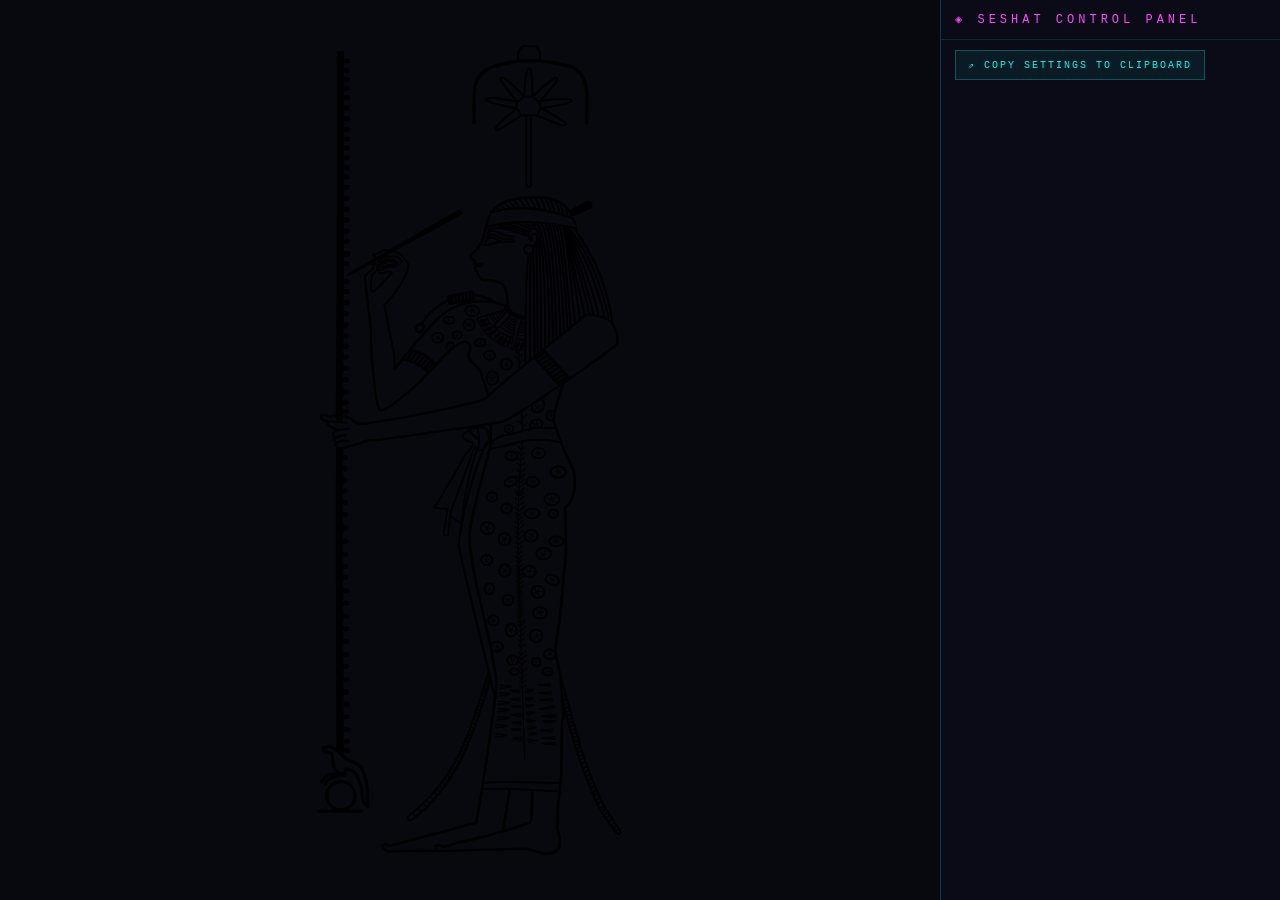
==== SeshatControlPanel.html @ 4e09babd "checkpoint: brilliant seshat animations and control panel made, just a few more to go" ====
<!DOCTYPE html>
<html lang="en">
<head>
  <meta charset="UTF-8">
  <meta name="viewport" content="width=device-width, initial-scale=1.0">
  <title>Seshat Control Panel</title>
  <style>
* { box-sizing: border-box; margin: 0; padding: 0; }
html, body { height: 100%; overflow: hidden; background: #08080f; }
body { display: flex; font-family: 'Courier New', monospace; font-size: 12px; }

#svg-view {
  flex: 1;
  display: flex;
  align-items: center;
  justify-content: center;
  overflow: hidden;
  min-width: 0;
  padding: 20px;
}
#svg-view svg { max-height: 90vh; max-width: 100%; }

#panel {
  width: 340px;
  min-width: 340px;
  background: #0b0b18;
  border-left: 1px solid #00ffee33;
  display: flex;
  flex-direction: column;
  overflow: hidden;
}
#panel-title {
  padding: 12px 14px;
  font-size: 12px;
  letter-spacing: 4px;
  color: #ff44ff;
  border-bottom: 1px solid #00ffee22;
  flex-shrink: 0;
}
#panel-scroll { flex: 1; overflow-y: auto; }
#panel-scroll::-webkit-scrollbar { width: 4px; }
#panel-scroll::-webkit-scrollbar-track { background: transparent; }
#panel-scroll::-webkit-scrollbar-thumb { background: #00ffee44; border-radius: 2px; }

.group { border-bottom: 1px solid #00ffee11; }
.group-header {
  padding: 9px 14px;
  cursor: pointer;
  display: flex;
  justify-content: space-between;
  align-items: center;
  color: #00ffee;
  letter-spacing: 1.5px;
  font-size: 10px;
  text-transform: uppercase;
  user-select: none;
}
.group-header:hover { background: #00ffee0d; }
.chevron { font-size: 8px; color: #00ffee66; }

.group-body { display: none; padding: 8px 14px 12px; background: #0a0a16; }
.group-body.open { display: block; }

.ctrl {
  display: flex;
  align-items: center;
  gap: 6px;
  margin-bottom: 7px;
}
.ctrl label {
  width: 110px;
  flex-shrink: 0;
  font-size: 9px;
  color: #88aaaa;
  letter-spacing: 0.5px;
}
.ctrl input[type=range] {
  flex: 1;
  min-width: 0;
  accent-color: #00ffee;
  height: 3px;
  cursor: pointer;
}
.ctrl input[type=number] {
  width: 54px;
  background: #111;
  border: 1px solid #00ffee33;
  color: #00ffee;
  padding: 2px 4px;
  font-size: 10px;
  font-family: inherit;
  border-radius: 2px;
}
.ctrl input[type=number]:focus { outline: none; border-color: #00ffee88; }
.ctrl input[type=color] {
  width: 32px; height: 22px;
  border: 1px solid #00ffee33; border-radius: 2px;
  background: none; cursor: pointer; padding: 1px;
}

#copy-btn {
  margin: 10px 14px 4px;
  display: block;
  background: #00ffee11;
  border: 1px solid #00ffee44;
  color: #00ffee;
  padding: 8px 12px;
  font-family: inherit;
  font-size: 10px;
  letter-spacing: 2px;
  cursor: pointer;
  text-transform: uppercase;
  flex-shrink: 0;
}
#copy-btn:hover { background: #00ffee22; border-color: #00ffee; }
#copy-msg {
  font-size: 9px;
  text-align: center;
  color: #00ffee66;
  min-height: 18px;
  padding: 2px 14px 8px;
  letter-spacing: 0.5px;
  flex-shrink: 0;
}
</style>
</head>
<body>
  <div id="svg-view">
    <?xml version="1.0" encoding="UTF-8" standalone="no"?>
<!-- Created with Inkscape (http://www.inkscape.org/) -->

<svg
   width="91.818687mm"
   height="244.84608mm"
   viewBox="0 0 91.818688 244.84608"
   version="1.1"
   id="svg1"
   xml:space="preserve"
   sodipodi:docname="SeshatDetailedPaths.svg"
   inkscape:version="1.4.2 (f4327f4, 2025-05-13)"
   inkscape:export-filename="SeshatDetailedPaths.svg"
   inkscape:export-xdpi="96"
   inkscape:export-ydpi="96"
   xmlns:inkscape="http://www.inkscape.org/namespaces/inkscape"
   xmlns:sodipodi="http://sodipodi.sourceforge.net/DTD/sodipodi-0.dtd"
   xmlns="http://www.w3.org/2000/svg"
   xmlns:svg="http://www.w3.org/2000/svg"><sodipodi:namedview
     id="namedview1"
     pagecolor="#ffffff"
     bordercolor="#111111"
     borderopacity="1"
     inkscape:showpageshadow="0"
     inkscape:pageopacity="0"
     inkscape:pagecheckerboard="1"
     inkscape:deskcolor="#d1d1d1"
     inkscape:document-units="mm"
     inkscape:zoom="7.5687242"
     inkscape:cx="220.3806"
     inkscape:cy="470.88517"
     inkscape:window-width="1280"
     inkscape:window-height="778"
     inkscape:window-x="-6"
     inkscape:window-y="-6"
     inkscape:window-maximized="1"
     inkscape:current-layer="svg1" /><defs id="defs1">
    <style id="seshat-animation-style">
  /* ================================================================
     SESHAT ANIMATION — generated by seshat-process.js
     ================================================================
     To tune timings, edit seshat-process.js and re-run:
       node seshat-process.js
     ================================================================ */

  /* ---- Keyframes: Long hair harp pluck ---- */
  @keyframes harp-pluck {
    0%                         { filter: none; }
    0.417% { filter: brightness(2.8) drop-shadow(0 0 4px #e060ff); }
    6.667% { filter: brightness(1.12); }
    10.000%, 100% { filter: none; }
  }

  /* ---- Keyframes: Bangle-2 micro harp ---- */
  @keyframes bangle-pluck {
    0%                         { filter: none; }
    0.571% { filter: brightness(3.2) drop-shadow(0 0 3px #f090ff); }
    7.857% { filter: brightness(1.15); }
    12.857%, 100% { filter: none; }
  }

  /* ---- Keyframes: Upper hair ambient shimmer ---- */
  @keyframes hair-shimmer {
    0%, 100% { filter: none;                          opacity: 1;    }
    50%      { filter: brightness(1.45); opacity: 0.9; }
  }

  /* ---- Keyframes: Necklace gem flash ---- */
  @keyframes gem-flash {
    0%, 100% { filter: none; }
    7%       { filter: brightness(2.4) drop-shadow(0 0 4px #ff80ff); }
    22%      { filter: brightness(1.1); }
    26%      { filter: none; }
  }

  /* ---- Keyframes: Rosette headdress sparkle ---- */
  @keyframes rosette-sparkle {
    0%, 100% { filter: none; }
    12%      { filter: brightness(2.2) drop-shadow(0 0 6px #ff44ff); }
    28%      { filter: brightness(1.1); }
    35%      { filter: none; }
  }

  /* ---- Keyframes: Dress / upper star individual sparkle ---- */
  @keyframes star-sparkle {
    0%, 100% { filter: none; }
    5%       { filter: brightness(4) drop-shadow(0 0 2px #fffacc) drop-shadow(0 0 5px #ffd700); }
    12%      { filter: brightness(1.8) drop-shadow(0 0 2px #ffd700); }
    20%      { filter: brightness(1.2); }
    28%      { filter: none; }
  }

  /* ---- Long hair strands: harp sweep 1 → 21 ---- */
  /* long-hair-1 */ #path30 { animation: harp-pluck 12s 0.000s infinite ease-out; }
  /* long-hair-2 */ #path68 { animation: harp-pluck 12s 0.380s infinite ease-out; }
  /* long-hair-3 */ #path67 { animation: harp-pluck 12s 0.760s infinite ease-out; }
  /* long-hair-4 */ #path66 { animation: harp-pluck 12s 1.140s infinite ease-out; }
  /* long-hair-5 */ #path65 { animation: harp-pluck 12s 1.520s infinite ease-out; }
  /* long-hair-6 */ #path64 { animation: harp-pluck 12s 1.900s infinite ease-out; }
  /* long-hair-7 */ #path48 { animation: harp-pluck 12s 2.280s infinite ease-out; }
  /* long-hair-8 */ #path50 { animation: harp-pluck 12s 2.660s infinite ease-out; }
  /* long-hair-9 */ #path51 { animation: harp-pluck 12s 3.040s infinite ease-out; }
  /* long-hair-10 */ #path52 { animation: harp-pluck 12s 3.420s infinite ease-out; }
  /* long-hair-11 */ #path53 { animation: harp-pluck 12s 3.800s infinite ease-out; }
  /* long-hair-12 */ #path54 { animation: harp-pluck 12s 4.180s infinite ease-out; }
  /* long-hair-13 */ #path55 { animation: harp-pluck 12s 4.560s infinite ease-out; }
  /* long-hair-14 */ #path56 { animation: harp-pluck 12s 4.940s infinite ease-out; }
  /* long-hair-15 */ #path63 { animation: harp-pluck 12s 5.320s infinite ease-out; }
  /* long-hair-16 */ #path62 { animation: harp-pluck 12s 5.700s infinite ease-out; }
  /* long-hair-17 */ #path61 { animation: harp-pluck 12s 6.080s infinite ease-out; }
  /* long-hair-18 */ #path60 { animation: harp-pluck 12s 6.460s infinite ease-out; }
  /* long-hair-19 */ #path59 { animation: harp-pluck 12s 6.840s infinite ease-out; }
  /* long-hair-20 */ #path58 { animation: harp-pluck 12s 7.220s infinite ease-out; }
  /* long-hair-21 */ #path57 { animation: harp-pluck 12s 7.600s infinite ease-out; }

  /* ---- Short hair strands: aligned to long hair (short-N fires with long-(N-1)) ---- */
  /* short-hair-1 */ #path20 { animation: harp-pluck 12s -0.380s infinite ease-out; }
  /* short-hair-2 */ #path22 { animation: harp-pluck 12s 0.000s infinite ease-out; }
  /* short-hair-3 */ #path23 { animation: harp-pluck 12s 0.380s infinite ease-out; }
  /* short-hair-4 */ #path24 { animation: harp-pluck 12s 0.760s infinite ease-out; }
  /* short-hair-5 */ #path46 { animation: harp-pluck 12s 1.140s infinite ease-out; }
  /* short-hair-6 */ #path47 { animation: harp-pluck 12s 1.520s infinite ease-out; }
  /* short-hair-7 */ #path49 { animation: harp-pluck 12s 1.900s infinite ease-out; }

  /* ---- Bangle-2 strands: micro harp (left → right) ---- */
  /* bangle-2-strand-1 */ #path401 { animation: bangle-pluck 7s 0.000s infinite ease-out; }
  /* bangle-2-strand-2 */ #path402 { animation: bangle-pluck 7s 0.280s infinite ease-out; }
  /* bangle-2-strand-3 */ #path403 { animation: bangle-pluck 7s 0.560s infinite ease-out; }
  /* bangle-2-strand-4 */ #path404 { animation: bangle-pluck 7s 0.840s infinite ease-out; }
  /* bangle-2-strand-5 */ #path405 { animation: bangle-pluck 7s 1.120s infinite ease-out; }
  /* bangle-2-strand-6 */ #path406 { animation: bangle-pluck 7s 1.400s infinite ease-out; }
  /* bangle-2-strand-7 */ #path407 { animation: bangle-pluck 7s 1.680s infinite ease-out; }
  /* bangle-2-strand-8 */ #path408 { animation: bangle-pluck 7s 1.960s infinite ease-out; }
  /* bangle-2-strand-9 */ #path409 { animation: bangle-pluck 7s 2.240s infinite ease-out; }

  /* ---- Bangle stripes: micro harp (right → left, opposite direction) ---- */
  /* bangle-stripe-7 */ #path418 { animation: bangle-pluck 7s 0.000s infinite ease-out; }
  /* bangle-stripe-6 */ #path417 { animation: bangle-pluck 7s 0.280s infinite ease-out; }
  /* bangle-stripe-5 */ #path416 { animation: bangle-pluck 7s 0.560s infinite ease-out; }
  /* bangle-stripe-4 */ #path415 { animation: bangle-pluck 7s 0.840s infinite ease-out; }
  /* bangle-stripe-3 */ #path414 { animation: bangle-pluck 7s 1.120s infinite ease-out; }
  /* bangle-stripe-2 */ #path413 { animation: bangle-pluck 7s 1.400s infinite ease-out; }
  /* bangle-stripe-1 */ #path412 { animation: bangle-pluck 7s 1.680s infinite ease-out; }

  /* ---- Upper hair strands: ambient shimmer ---- */
  /* upper-hair-strand-1 */ #path105 { animation: hair-shimmer 8s 0.000s infinite ease-in-out; }
  /* upper-hair-strand-2 */ #path1 { animation: hair-shimmer 8s 0.300s infinite ease-in-out; }
  /* upper-hair-strand-3 */ #path3 { animation: hair-shimmer 8s 0.600s infinite ease-in-out; }
  /* upper-hair-strand-4 */ #path9 { animation: hair-shimmer 8s 0.900s infinite ease-in-out; }
  /* upper-hair-strand-5 */ #path92 { animation: hair-shimmer 8s 1.200s infinite ease-in-out; }
  /* upper-hair-strand-6 */ #path93 { animation: hair-shimmer 8s 1.500s infinite ease-in-out; }
  /* upper-hair-strand-7 */ #path94 { animation: hair-shimmer 8s 1.800s infinite ease-in-out; }
  /* upper-hair-strand-8 */ #path96 { animation: hair-shimmer 8s 2.100s infinite ease-in-out; }
  /* upper-hair-strand-9 */ #path97 { animation: hair-shimmer 8s 2.400s infinite ease-in-out; }
  /* upper-hair-strand-10 */ #path98 { animation: hair-shimmer 8s 2.700s infinite ease-in-out; }
  /* upper-hair-strand-11 */ #path100 { animation: hair-shimmer 8s 3.000s infinite ease-in-out; }
  /* upper-hair-strand-12 */ #path101 { animation: hair-shimmer 8s 3.300s infinite ease-in-out; }
  /* upper-hair-strand-13 */ #path102 { animation: hair-shimmer 8s 3.600s infinite ease-in-out; }
  /* upper-hair-strand-14 */ #path103 { animation: hair-shimmer 8s 3.900s infinite ease-in-out; }
  /* upper-hair-strand-15 */ #path104 { animation: hair-shimmer 8s 4.200s infinite ease-in-out; }

  /* ---- Necklace: periodic gem flash ---- */
  #g10 { animation: gem-flash 9s 2.1s infinite ease-in-out; }

  /* ---- Rosette headdress: occasional sparkle ---- */
  #g94 { animation: rosette-sparkle 7s 0.6s infinite ease-in-out; }

  /* ---- Dress stars: individual sparkle (39 paths) ---- */
  #path223 { animation: star-sparkle 3.7s 0.00s infinite; }
  #path224 { animation: star-sparkle 4.1s 0.41s infinite; }
  #path225 { animation: star-sparkle 4.9s 0.82s infinite; }
  #path226 { animation: star-sparkle 5.3s 1.23s infinite; }
  #path227 { animation: star-sparkle 6.1s 1.64s infinite; }
  #path228 { animation: star-sparkle 7s 2.05s infinite; }
  #path229 { animation: star-sparkle 3.7s 2.46s infinite; }
  #path230 { animation: star-sparkle 4.1s 2.87s infinite; }
  #path231 { animation: star-sparkle 4.9s 3.28s infinite; }
  #path232 { animation: star-sparkle 5.3s 3.69s infinite; }
  #path233 { animation: star-sparkle 6.1s 4.10s infinite; }
  #path234 { animation: star-sparkle 7s 4.51s infinite; }
  #path235 { animation: star-sparkle 3.7s 4.92s infinite; }
  #path236 { animation: star-sparkle 4.1s 5.33s infinite; }
  #path237 { animation: star-sparkle 4.9s 5.74s infinite; }
  #path238 { animation: star-sparkle 5.3s 6.15s infinite; }
  #path239 { animation: star-sparkle 6.1s 6.56s infinite; }
  #path240 { animation: star-sparkle 7s 6.97s infinite; }
  #path241 { animation: star-sparkle 3.7s 7.38s infinite; }
  #path242 { animation: star-sparkle 4.1s 7.79s infinite; }
  #path243 { animation: star-sparkle 4.9s 8.20s infinite; }
  #path244 { animation: star-sparkle 5.3s 8.61s infinite; }
  #path245 { animation: star-sparkle 6.1s 9.02s infinite; }
  #path246 { animation: star-sparkle 7s 9.43s infinite; }
  #path247 { animation: star-sparkle 3.7s 9.84s infinite; }
  #path248 { animation: star-sparkle 4.1s 10.25s infinite; }
  #path249 { animation: star-sparkle 4.9s 10.66s infinite; }
  #path250 { animation: star-sparkle 5.3s 11.07s infinite; }
  #path251 { animation: star-sparkle 6.1s 11.48s infinite; }
  #path252 { animation: star-sparkle 7s 11.89s infinite; }
  #path253 { animation: star-sparkle 3.7s 12.30s infinite; }
  #path254 { animation: star-sparkle 4.1s 12.71s infinite; }
  #path255 { animation: star-sparkle 4.9s 13.12s infinite; }
  #path256 { animation: star-sparkle 5.3s 13.53s infinite; }
  #path257 { animation: star-sparkle 6.1s 13.94s infinite; }
  #path258 { animation: star-sparkle 7s 14.35s infinite; }
  #path259 { animation: star-sparkle 3.7s 14.76s infinite; }
  #path260 { animation: star-sparkle 4.1s 15.17s infinite; }
  #path261 { animation: star-sparkle 4.9s 15.58s infinite; }

  /* ---- Upper body stars: individual sparkle (7 paths) ---- */
  #path78 { animation: star-sparkle 5.3s 15.99s infinite; }
  #path79 { animation: star-sparkle 6.1s 16.40s infinite; }
  #path85 { animation: star-sparkle 7s 16.81s infinite; }
  #path86 { animation: star-sparkle 3.7s 17.22s infinite; }
  #path87 { animation: star-sparkle 4.1s 17.63s infinite; }
  #path88 { animation: star-sparkle 4.9s 0.04s infinite; }
  #path91 { animation: star-sparkle 5.3s 0.45s infinite; }

  /* ---- Belt + knot: pathLength-normalised stroke-dashoffset trace ---- */
  /* base stroke-width on traced paths so the etching shows */
  #path44, #path45, #path175, #path176, #path177, #path178, #path180 {
    stroke-width: 0.8px;
  }

  @keyframes trace-etch {
    0% {
      fill: transparent;
      stroke: #962463;
      stroke-dasharray: 1;
      stroke-dashoffset: 1;
      filter: drop-shadow(0 0 1px #962463);
    }
    10.0% {
      fill: transparent;
      stroke: #962463;
      stroke-dasharray: 1;
      stroke-dashoffset: 0;
      filter: drop-shadow(0 0 4px #962463) drop-shadow(0 0 8px #881784);
    }
    16.7% {
      fill: currentColor;
      stroke: #962463;
      stroke-dasharray: 1;
      stroke-dashoffset: 0;
      filter: brightness(1.7) drop-shadow(0 0 2px #962463);
    }
    20.0%, 100% {
      fill: currentColor;
      stroke: none;
      filter: none;
    }
  }

  /* ---- Belt straps: trace left to right ---- */
  /* belt-strap-1 */ #path44 { animation: trace-etch 30s 0.00s infinite ease-in-out; }
  /* belt-strap-2 */ #path45 { animation: trace-etch 30s 1.50s infinite ease-in-out; }

  /* ---- Knot: trace body then details then tails ---- */
  /* knot-main */ #path175 { animation: trace-etch 30s 3.00s infinite ease-in-out; }
  /* knot-line-1 */ #path176 { animation: trace-etch 30s 4.50s infinite ease-in-out; }
  /* knot-line-2 */ #path177 { animation: trace-etch 30s 6.00s infinite ease-in-out; }
  /* knot-trail-1 */ #path178 { animation: trace-etch 30s 7.50s infinite ease-in-out; }
  /* knot-trail-2 */ #path180 { animation: trace-etch 30s 9.00s infinite ease-in-out; }

  /* ---- Palm-rib chronometer: runtime bud states (set by JS clock) ---- */

  /* Full-bright cyber cyan — current time position bud */
  .seshat-bud-on {
    color: #00ffee;
    filter: brightness(2.8) drop-shadow(0 0 3px #00ffee) drop-shadow(0 0 8px #007766);
  }

  /* Dim cyber cyan — half-hour intermediate bud */
  .seshat-bud-dim {
    color: #007766;
    filter: brightness(1.5) drop-shadow(0 0 2px #007766);
  }

  /* Quarter-hour column ripple — triggered per-bud with staggered delay by JS */
  @keyframes seshat-ripple {
    0%   { filter: none; }
    18%  { filter: brightness(3.2) drop-shadow(0 0 4px #00ffee) drop-shadow(0 0 12px #007766); }
    55%  { filter: brightness(1.5) drop-shadow(0 0 2px #007766); }
    100% { filter: none; }
  }
  </style>
  </defs><g
     id="layer2"
     style="fill:currentColor;stroke:none;stroke-opacity:1"
     transform="translate(-65.792969,-36.299479)"
     inkscape:label="seshat"><g
       id="g94"
       inkscape:label="rosette"
       transform="translate(0,-2.6458334)"><path
         style="baseline-shift:baseline;display:inline;overflow:visible;opacity:1;vector-effect:none;fill:currentColor;stroke:none;stroke-linecap:round;stroke-linejoin:round;stroke-opacity:1;paint-order:stroke fill markers;enable-background:accumulate;stop-color:#000000;stop-opacity:1"
         d="m 128.07031,38.945312 c -0.29612,10e-7 -0.48976,0.148004 -0.69531,0.314454 -0.20555,0.166449 -0.40765,0.379027 -0.59375,0.607421 -0.1861,0.228395 -0.35404,0.471407 -0.48242,0.703125 -0.12838,0.231719 -0.23085,0.430833 -0.23438,0.6875 l -0.0351,2.509766 a 0.35499999,0.35499999 0 0 0 0.35156,0.359375 0.35499999,0.35499999 0 0 0 0.35937,-0.349609 l 0.0352,-2.509766 c -2e-5,0.0016 0.0424,-0.169241 0.14453,-0.353516 0.10209,-0.184274 0.25016,-0.400859 0.41211,-0.599609 0.16195,-0.198749 0.33954,-0.381876 0.49024,-0.503906 0.15069,-0.12203 0.28911,-0.15625 0.24804,-0.15625 h 3.42383 c -0.0653,0 0.0639,0.02885 0.20313,0.166015 0.13921,0.13717 0.30175,0.34603 0.44921,0.570313 0.14747,0.224283 0.28121,0.466006 0.37305,0.671875 0.0918,0.205869 0.13097,0.396741 0.13086,0.404297 l -0.0352,2.300781 a 0.35499999,0.35499999 0 0 0 0.34961,0.359375 0.35499999,0.35499999 0 0 0 0.36133,-0.349609 l 0.0352,-2.300782 c 0.004,-0.247467 -0.0822,-0.453895 -0.19336,-0.703125 C 133.05679,40.524208 132.9079,40.255004 132.74023,40 c -0.16766,-0.255004 -0.35166,-0.49513 -0.54492,-0.685547 -0.19325,-0.190417 -0.38085,-0.36914 -0.70117,-0.369141 z"
         id="path2"
         inkscape:label="umbrela-smaller" /><path
         style="baseline-shift:baseline;display:inline;overflow:visible;opacity:1;vector-effect:none;fill:currentColor;stroke:none;stroke-linecap:round;stroke-linejoin:round;stroke-opacity:1;paint-order:stroke fill markers;enable-background:accumulate;stop-color:#000000;stop-opacity:1"
         d="m 129.82617,43.177734 c -3.92103,0.02934 -7.75118,0.69621 -11.74414,2.089844 -2.90308,1.013239 -5.5,3.816521 -5.5,8.779297 0,4.791206 -0.0307,7.0913 0.008,8.417969 a 0.5,0.5 0 0 0 0.51563,0.484375 0.5,0.5 0 0 0 0.48437,-0.513672 c -0.0371,-1.277163 -0.008,-3.593322 -0.008,-8.388672 0,-4.62378 2.27932,-6.945664 4.83008,-7.835938 7.79907,-2.722052 14.86004,-2.610196 23.44531,-0.332031 2.52474,0.669956 4.8418,3.543108 4.8418,8.167969 0,4.78387 -0.13567,6.354669 -0.10352,8.416016 a 0.5,0.5 0 0 0 0.50782,0.492187 0.5,0.5 0 0 0 0.49218,-0.507812 c -0.0313,-2.008978 0.10352,-3.597705 0.10352,-8.400391 0,-4.961695 -2.52741,-8.323164 -5.58594,-9.134766 -4.35509,-1.155656 -8.36607,-1.76371 -12.28711,-1.734375 z"
         id="rect2"
         inkscape:label="umbrella-larger" /><path
         style="baseline-shift:baseline;display:inline;overflow:visible;opacity:1;vector-effect:none;fill:currentColor;stroke:none;stroke-linecap:round;stroke-linejoin:round;stroke-opacity:1;paint-order:stroke fill markers;enable-background:accumulate;stop-color:#000000;stop-opacity:1"
         d="m 129.63672,45.697266 c -0.14371,-0.01787 -0.30047,0.01773 -0.38867,0.0957 -0.10062,0.08895 -0.16358,0.19282 -0.22266,0.3125 -0.11817,0.239359 -0.2122,0.552601 -0.30273,0.933593 -0.18107,0.761985 -0.33417,1.78545 -0.46094,2.839844 -0.12678,1.054395 -0.22523,2.136543 -0.29297,3.001953 -0.0677,0.865411 -0.10547,1.490871 -0.10547,1.710938 h 0.59961 c 0,-7.57e-4 -0.0237,0.115958 -0.0234,0.115234 3.2e-4,-7.23e-4 -0.0335,0.06081 -0.0508,0.08008 -0.0345,0.03854 -0.0614,0.05289 -0.0801,0.0625 -0.0374,0.01923 -0.0482,0.01856 -0.0527,0.01953 -0.009,0.0019 0.0111,-1.2e-4 0.0391,-0.002 0.0559,-0.0037 0.15211,-0.0064 0.26953,-0.0059 0.23485,0.0011 0.55548,0.0094 0.87696,0.01758 0.32147,0.0081 0.64432,0.01713 0.89257,0.01367 0.12413,-0.0017 0.2271,-0.0072 0.31641,-0.01758 0.0447,-0.0052 0.0838,-0.0081 0.14063,-0.02734 0.0284,-0.0096 0.0628,-0.0208 0.11523,-0.06445 0.0525,-0.04366 0.12801,-0.167099 0.10937,-0.287109 -5.8e-4,-0.0038 -0.0118,-0.224695 -0.0156,-0.50586 -0.004,-0.281164 -0.008,-0.654495 -0.0117,-1.085937 -0.008,-0.862885 -0.0242,-1.958736 -0.0781,-3.027344 -0.0539,-1.068607 -0.14392,-2.105883 -0.3086,-2.878906 -0.0823,-0.386512 -0.1772,-0.705981 -0.32617,-0.953125 -0.0745,-0.123572 -0.16462,-0.234334 -0.29687,-0.310547 -0.0977,-0.05627 -0.22314,-0.04634 -0.3418,-0.03711 z m -0.002,0.558593 a 0.30003049,0.30003049 0 0 0 0.0469,0 c 0.006,0.0039 0.0395,0.03026 0.0801,0.09766 0.083,0.137724 0.1785,0.415556 0.2539,0.769531 0.15082,0.70795 0.24373,1.731153 0.29688,2.785156 0.0531,1.054003 0.0679,2.141704 0.0762,3.001953 0.004,0.430125 0.006,0.802566 0.01,1.087891 0.002,0.139813 0.009,0.195795 0.0117,0.289062 -0.0327,0.0011 -0.0478,0.0034 -0.0859,0.0039 -0.22907,0.0032 -0.54708,-0.0036 -0.86719,-0.01172 -0.32011,-0.0081 -0.64105,-0.0164 -0.88867,-0.01758 -0.0338,-1.61e-4 -0.0551,0.0018 -0.0859,0.002 0.0111,-0.26832 0.03,-0.646505 0.084,-1.335938 0.0672,-0.858732 0.16562,-1.935603 0.29101,-2.978515 0.1254,-1.042913 0.27866,-2.053688 0.44922,-2.771485 0.0853,-0.358898 0.17863,-0.646244 0.25781,-0.80664 0.0352,-0.07134 0.061,-0.104488 0.0703,-0.115235 z"
         id="path4"
         inkscape:label="petal-4" /><path
         style="baseline-shift:baseline;display:inline;overflow:visible;opacity:1;vector-effect:none;fill:currentColor;stroke:none;stroke-linecap:round;stroke-linejoin:round;stroke-opacity:1;paint-order:stroke fill markers;enable-background:accumulate;stop-color:#000000;stop-opacity:1"
         d="m 137.86133,48.494141 c -0.13769,0.0076 -0.25613,0.05103 -0.38867,0.109375 -0.26509,0.116697 -0.57533,0.310545 -0.9336,0.5625 -0.71652,0.503908 -1.61223,1.237944 -2.49219,1.996093 -0.87995,0.75815 -1.74366,1.539247 -2.38671,2.132813 -0.32153,0.296783 -0.58743,0.548075 -0.77344,0.724609 -0.093,0.08827 -0.16637,0.157886 -0.2168,0.207031 -0.0252,0.02457 -0.0434,0.04318 -0.0586,0.05859 -0.008,0.0077 -0.0131,0.0142 -0.0215,0.02344 -0.004,0.0046 -0.009,0.0077 -0.0195,0.02148 -0.005,0.0069 -0.0272,0.04272 -0.0273,0.04297 -1.3e-4,2.44e-4 0.10149,0.394482 0.10156,0.394531 -0.0165,-0.01067 0.0426,0.03243 0.10742,0.08594 0.0648,0.0535 0.15178,0.126168 0.25,0.208984 0.19646,0.165632 0.44316,0.37379 0.68946,0.574219 0.24629,0.200429 0.49028,0.391895 0.68945,0.527343 0.0996,0.06772 0.18388,0.1219 0.27734,0.16211 0.0467,0.02011 0.0928,0.04099 0.18164,0.04297 0.0444,9.89e-4 0.10477,-0.0042 0.17188,-0.04102 0.0671,-0.03678 0.12689,-0.111657 0.15039,-0.177734 -0.025,0.07027 -0.0224,0.04703 -0.0137,0.03516 0.009,-0.01187 0.0256,-0.03254 0.0488,-0.06055 0.0465,-0.05602 0.11707,-0.137578 0.20507,-0.236328 0.17601,-0.197501 0.42344,-0.468424 0.71485,-0.789063 0.58281,-0.641278 1.34011,-1.479463 2.05859,-2.330078 0.71848,-0.850614 1.39656,-1.710556 1.83203,-2.417969 0.21774,-0.353706 0.37716,-0.664032 0.44727,-0.953125 0.035,-0.144546 0.0509,-0.289389 0.0117,-0.439453 -0.0292,-0.111995 -0.12901,-0.196939 -0.22461,-0.27539 -0.10177,-0.119943 -0.25939,-0.196153 -0.38086,-0.189453 z m 0.01,0.607421 a 0.30003049,0.30003049 0 0 0 0.0156,0.01367 c 0.002,0.0096 0.006,0.05746 -0.0137,0.140625 -0.0414,0.170909 -0.17365,0.454157 -0.375,0.78125 -0.40272,0.654187 -1.07155,1.505482 -1.78125,2.345703 -0.70971,0.840222 -1.46116,1.67232 -2.04297,2.3125 -0.29091,0.320091 -0.54033,0.592529 -0.72071,0.794922 -0.0755,0.08468 -0.13061,0.148731 -0.18164,0.208985 -0.0223,-0.0139 -0.0289,-0.01373 -0.0547,-0.03125 -0.16904,-0.114958 -0.40602,-0.300405 -0.64649,-0.496094 -0.24047,-0.195689 -0.48485,-0.402449 -0.68164,-0.568359 -0.0506,-0.0427 -0.0874,-0.07292 -0.13086,-0.109375 0.0169,-0.01611 0.0244,-0.02335 0.043,-0.04102 0.18349,-0.174138 0.44795,-0.421771 0.76758,-0.716797 0.63925,-0.590052 1.49859,-1.367417 2.37109,-2.119141 0.8725,-0.751723 1.75918,-1.477825 2.44336,-1.958984 0.34209,-0.240579 0.63686,-0.420798 0.83008,-0.505859 0.0841,-0.03703 0.13479,-0.04672 0.1582,-0.05078 z"
         id="path5"
         inkscape:label="petal-3" /><path
         style="baseline-shift:baseline;display:inline;overflow:visible;opacity:1;vector-effect:none;fill:currentColor;stroke:none;stroke-linecap:round;stroke-linejoin:round;stroke-opacity:1;paint-order:stroke fill markers;enable-background:accumulate;stop-color:#000000;stop-opacity:1"
         d="m 141.02539,54.964844 c -0.91988,-0.03823 -2.13786,0.0018 -3.35937,0.08594 -1.22152,0.08416 -2.44265,0.213618 -3.36329,0.355469 -0.46032,0.07093 -0.84472,0.144972 -1.12695,0.222656 -0.14112,0.03884 -0.25515,0.07625 -0.35742,0.128906 -0.0511,0.02633 -0.10061,0.05363 -0.1543,0.109375 -0.0537,0.05574 -0.12038,0.169622 -0.10156,0.300782 0.0739,0.514612 0.16338,1.008274 0.24023,1.375 0.0384,0.183363 0.0736,0.334534 0.10352,0.445312 0.015,0.05539 0.0263,0.09878 0.043,0.142578 0.008,0.0219 0.0143,0.04258 0.0391,0.08203 0.006,0.0099 0.0136,0.02087 0.0254,0.03516 0.0118,0.01428 0.0559,0.05217 0.0566,0.05273 7.7e-4,5.63e-4 0.13409,0.05654 0.13477,0.05664 3.4e-4,5.1e-5 0.10515,-0.0038 0.10547,-0.0039 3.2e-4,-6.6e-5 0.0974,-0.03693 0.0976,-0.03711 -0.0691,0.04212 -0.049,0.02158 -0.0332,0.01758 0.0158,-0.004 0.0456,-0.01013 0.084,-0.01758 0.0767,-0.01489 0.19013,-0.03424 0.33008,-0.05664 0.2799,-0.0448 0.66874,-0.102573 1.12891,-0.171875 0.92033,-0.138604 2.12237,-0.322853 3.30078,-0.541016 1.17841,-0.218163 2.33023,-0.468446 3.17578,-0.75 0.42277,-0.140777 0.76786,-0.284155 1.02149,-0.462891 0.12681,-0.08937 0.23584,-0.189321 0.30859,-0.330078 0.0556,-0.107675 0.0357,-0.246278 0.01,-0.375 -0.008,-0.159287 -0.0883,-0.319537 -0.18945,-0.386719 -0.11632,-0.07727 -0.23876,-0.115404 -0.38476,-0.15039 -0.29202,-0.06997 -0.67483,-0.107839 -1.13477,-0.126953 z M 141,55.564453 c 0.44005,0.01829 0.80141,0.05906 1.01953,0.111328 0.0946,0.02266 0.1438,0.04426 0.16797,0.05664 -0.006,0.0109 -0.0399,0.05683 -0.11719,0.111328 -0.15995,0.112719 -0.46989,0.25117 -0.86523,0.382812 -0.79069,0.263286 -1.92969,0.514599 -3.09571,0.730469 -1.16601,0.21587 -2.36029,0.398707 -3.27929,0.53711 -0.4595,0.0692 -0.85072,0.128049 -1.13672,0.173828 -0.0974,0.01559 -0.16567,0.02616 -0.23828,0.03906 -0.0206,-0.08445 -0.0407,-0.164401 -0.0664,-0.287109 -0.0641,-0.306014 -0.13556,-0.732801 -0.20117,-1.16211 0.0445,-0.0168 0.075,-0.03057 0.14844,-0.05078 0.23991,-0.06604 0.60895,-0.138053 1.05664,-0.207031 0.89537,-0.137957 2.10739,-0.266449 3.31445,-0.349609 1.20706,-0.08316 2.41286,-0.122513 3.29297,-0.08594 z"
         id="path6"
         inkscape:label="petal-2" /><path
         style="baseline-shift:baseline;display:inline;overflow:visible;opacity:1;vector-effect:none;fill:currentColor;stroke:none;stroke-linecap:round;stroke-linejoin:round;stroke-opacity:1;paint-order:stroke fill markers;enable-background:accumulate;stop-color:#000000;stop-opacity:1"
         d="m 121.28516,48.458984 c -0.11608,0.01868 -0.21482,0.110778 -0.30469,0.201172 -0.12676,0.09098 -0.21782,0.240253 -0.2207,0.361328 -0.003,0.138127 0.0298,0.261144 0.0781,0.396485 0.0967,0.270681 0.26887,0.590711 0.49414,0.960937 0.45054,0.740453 1.11761,1.666635 1.81445,2.566406 0.69685,0.899772 1.42113,1.770291 1.98243,2.388672 0.28064,0.309191 0.51946,0.553465 0.70507,0.716797 0.0928,0.08167 0.16412,0.142023 0.26172,0.191406 0.0488,0.02469 0.10453,0.06181 0.22852,0.04687 0.062,-0.0075 0.14433,-0.04141 0.19922,-0.09961 0.004,-0.0044 0.002,-0.0092 0.006,-0.01367 0.0462,-0.03552 1.2236,-0.941381 1.71093,-1.283203 0.0871,-0.0611 0.13022,-0.171574 0.13477,-0.236328 0.005,-0.06475 -0.008,-0.100764 -0.0176,-0.130859 -0.0187,-0.06019 -0.0387,-0.09697 -0.0625,-0.136719 -0.0476,-0.0795 -0.11121,-0.163292 -0.19336,-0.267578 -0.16429,-0.208574 -0.40382,-0.484122 -0.69922,-0.806641 -0.59079,-0.645037 -1.40232,-1.473116 -2.24609,-2.261719 -0.84377,-0.788603 -1.71566,-1.536372 -2.44141,-2.027343 -0.36287,-0.245486 -0.68558,-0.430101 -0.98242,-0.521485 -0.14842,-0.04569 -0.29312,-0.06973 -0.44726,-0.04492 z m 0.0957,0.591797 c 0.0169,-0.0027 0.0812,-0.0018 0.17578,0.02734 0.18908,0.05821 0.48461,0.214934 0.82227,0.443359 0.6753,0.456851 1.53611,1.192016 2.36718,1.96875 0.83108,0.776735 1.63647,1.597039 2.21485,2.228516 0.28918,0.315739 0.5222,0.585898 0.66992,0.773437 0.0253,0.03213 0.0308,0.04331 0.0508,0.07031 -0.54187,0.394576 -1.27765,0.956571 -1.41797,1.064453 -0.0167,-0.01335 -0.016,-0.01044 -0.0352,-0.02734 -0.15131,-0.133138 -0.38152,-0.369395 -0.6543,-0.669922 -0.54557,-0.601052 -1.2649,-1.46291 -1.95313,-2.351562 -0.68823,-0.888652 -1.34839,-1.806749 -1.77734,-2.511719 -0.21447,-0.352485 -0.36972,-0.65628 -0.43945,-0.851562 -0.0299,-0.08377 -0.0367,-0.129701 -0.0391,-0.152344 a 0.30003049,0.30003049 0 0 0 0.0156,-0.01172 z m 4.72656,6.716797 a 0.30003049,0.30003049 0 0 0 -0.0898,0.146484 c 0.006,-0.03269 0.0219,-0.08741 0.0684,-0.136718 0.006,-0.0062 0.0149,-0.0042 0.0215,-0.0098 z"
         id="path7"
         inkscape:label="petal-5" /><path
         style="baseline-shift:baseline;display:inline;overflow:visible;opacity:1;vector-effect:none;fill:currentColor;stroke:none;stroke-linecap:round;stroke-linejoin:round;stroke-opacity:1;paint-order:stroke fill markers;enable-background:accumulate;stop-color:#000000;stop-opacity:1"
         d="m 118.02344,54.658203 c -0.43362,0.0038 -0.79532,0.03394 -1.08399,0.126953 -0.14433,0.04651 -0.27596,0.107506 -0.38476,0.222656 -0.0828,0.08764 -0.0994,0.226384 -0.10938,0.355469 -0.0362,0.153982 -0.007,0.326815 0.0703,0.419922 0.0887,0.107011 0.19575,0.181062 0.32421,0.255859 0.25693,0.149596 0.60848,0.292303 1.03711,0.441407 0.85727,0.298208 2.01588,0.609273 3.1875,0.890625 1.17163,0.281352 2.35336,0.532148 3.2461,0.703125 0.44636,0.08549 0.82036,0.149357 1.08789,0.189453 0.13376,0.02005 0.23897,0.03422 0.32226,0.04102 0.0417,0.0034 0.0755,0.006 0.11914,0.0039 0.0218,-10e-4 0.044,5e-4 0.0918,-0.01367 0.0119,-0.0035 0.0262,-0.0099 0.043,-0.01758 0.0168,-0.0077 0.0599,-0.03468 0.0606,-0.03516 6.2e-4,-4.75e-4 0.0739,-0.08149 0.0742,-0.08203 3.3e-4,-5.37e-4 0.0449,-0.136118 0.0449,-0.136719 0.0303,-0.415953 0.12934,-0.928616 0.18945,-1.341796 0.0301,-0.206591 0.0512,-0.384676 0.043,-0.548829 -0.004,-0.08208 -0.007,-0.162683 -0.0664,-0.267578 -0.0596,-0.104894 -0.25171,-0.206563 -0.38476,-0.185547 0.0639,-0.01009 0.0392,-0.0023 0.0215,-0.0039 -0.0177,-0.0016 -0.0472,-0.0064 -0.0859,-0.01172 -0.0775,-0.0106 -0.1902,-0.02812 -0.32812,-0.05078 -0.27584,-0.04531 -0.65711,-0.110839 -1.10742,-0.1875 -0.90063,-0.153322 -2.07445,-0.348673 -3.23633,-0.503906 -1.16188,-0.155233 -2.30854,-0.271292 -3.17578,-0.263672 z m 0.004,0.599609 c 0.8079,-0.0071 1.94275,0.104294 3.0918,0.257813 1.14905,0.153519 2.31628,0.348982 3.21484,0.501953 0.44929,0.07648 0.83067,0.141395 1.11133,0.1875 0.13632,0.02239 0.24696,0.04071 0.33399,0.05273 -0.003,0.08597 -0.007,0.185839 -0.0293,0.337891 -0.0445,0.30617 -0.10837,0.707216 -0.1543,1.089844 -0.0399,-0.0053 -0.0604,-0.0063 -0.10937,-0.01367 -0.25345,-0.03799 -0.62124,-0.102989 -1.0625,-0.1875 -0.88253,-0.169022 -2.05765,-0.418441 -3.21875,-0.697266 -1.1611,-0.278824 -2.31013,-0.587547 -3.13086,-0.873047 -0.41037,-0.142749 -0.74054,-0.283261 -0.93164,-0.394531 -0.083,-0.04834 -0.12346,-0.08509 -0.14258,-0.103515 0.008,-0.0064 0.0419,-0.03439 0.12305,-0.06055 0.17479,-0.05633 0.50034,-0.09411 0.90429,-0.09766 z"
         id="path8"
         inkscape:label="petal-6" /><path
         style="baseline-shift:baseline;display:inline;overflow:visible;opacity:1;vector-effect:none;fill:currentColor;stroke:none;stroke-linecap:round;stroke-linejoin:round;stroke-opacity:1;paint-order:stroke fill markers;enable-background:accumulate;stop-color:#000000;stop-opacity:1"
         d="m 133.23828,57.714844 c -2.2e-4,2e-6 -0.0759,0.0097 -0.0762,0.0098 -2.6e-4,7.3e-5 -0.0505,0.01939 -0.0508,0.01953 -3e-4,1.42e-4 -0.0245,0.01207 -0.0332,0.01758 -0.0349,0.02205 -0.0475,0.03558 -0.0586,0.04687 -0.0222,0.0226 -0.0307,0.03688 -0.041,0.05078 -0.0206,0.0278 -0.0391,0.05373 -0.0606,0.08789 -0.0429,0.06831 -0.096,0.160224 -0.1582,0.269531 -0.12444,0.218614 -0.28087,0.508038 -0.43165,0.798828 -0.15077,0.29079 -0.29405,0.581403 -0.39257,0.808594 -0.0493,0.113595 -0.0883,0.208457 -0.11328,0.298828 -0.0125,0.04519 -0.0252,0.08247 -0.0215,0.164062 0.002,0.0408 0.003,0.102322 0.0606,0.181641 0.0578,0.07932 0.1933,0.134192 0.27539,0.128906 -0.0917,0.0059 -0.0659,-0.0058 -0.0527,-0.002 0.0131,0.0038 0.0394,0.01261 0.0742,0.02539 0.0696,0.02556 0.17247,0.06687 0.29883,0.11914 0.25272,0.104541 0.60233,0.254114 1.01563,0.431641 0.82659,0.355054 1.90559,0.818401 2.98046,1.240234 1.07488,0.421833 2.14285,0.801943 2.97071,0.998047 0.41393,0.09805 0.76334,0.153939 1.06054,0.13086 0.14861,-0.01154 0.29074,-0.03931 0.42188,-0.128907 0.10283,-0.07026 0.14951,-0.206168 0.18359,-0.333984 0.0593,-0.129573 0.0813,-0.27892 0.041,-0.384766 -0.0479,-0.125728 -0.12234,-0.22652 -0.21484,-0.332031 -0.18501,-0.211022 -0.4525,-0.436832 -0.78516,-0.685547 -0.66533,-0.49743 -1.58962,-1.078627 -2.54688,-1.644531 -0.95725,-0.565904 -1.94542,-1.112844 -2.72656,-1.53125 -0.39057,-0.209203 -0.72996,-0.386586 -0.98828,-0.517578 -0.23304,-0.118174 -0.36205,-0.180473 -0.47266,-0.22461 -0.012,-0.0048 -0.0395,-0.02129 -0.0508,-0.02539 -1.9e-4,-6.9e-5 -0.10719,-0.01758 -0.10742,-0.01758 z m 0.11133,0.683593 c 0.0831,0.03923 0.11147,0.04988 0.24805,0.119141 0.25277,0.128184 0.58925,0.302312 0.97656,0.509766 0.77461,0.414908 1.75556,0.959353 2.70312,1.519531 0.94757,0.560178 1.86299,1.139446 2.49414,1.611328 0.31558,0.235941 0.56172,0.447504 0.69336,0.597656 0.0623,0.07109 0.0918,0.125133 0.0996,0.142578 a 0.30003049,0.30003049 0 0 0 -0.008,0.01953 c -0.006,0.0025 -0.0399,0.01924 -0.11914,0.02539 -0.17391,0.01351 -0.49026,-0.02605 -0.875,-0.117187 -0.76949,-0.182276 -1.82744,-0.55541 -2.89063,-0.972656 -1.06318,-0.417246 -2.13674,-0.87756 -2.96289,-1.232422 -0.41307,-0.177432 -0.7635,-0.32802 -1.02343,-0.435547 -0.0871,-0.03603 -0.1484,-0.06004 -0.21485,-0.08594 0.007,-0.01596 0.006,-0.02001 0.0137,-0.03711 0.0879,-0.202591 0.22791,-0.487782 0.375,-0.771484 0.1471,-0.283702 0.30253,-0.567667 0.42188,-0.777344 0.0279,-0.04905 0.045,-0.07556 0.0684,-0.115235 z"
         id="path10"
         inkscape:label="petal-1" /><path
         style="baseline-shift:baseline;display:inline;overflow:visible;opacity:1;vector-effect:none;fill:currentColor;stroke:none;stroke-linecap:round;stroke-linejoin:round;stroke-opacity:1;paint-order:stroke fill markers;enable-background:accumulate;stop-color:#000000;stop-opacity:1"
         d="m 125.80664,57.910156 c -0.0851,0.0086 -0.20237,0.08126 -0.24609,0.160156 0.0348,-0.06267 0.0301,-0.03982 0.0195,-0.0293 -0.0106,0.01052 -0.0314,0.02867 -0.0586,0.05273 -0.0544,0.04813 -0.13687,0.117361 -0.23828,0.201172 -0.2028,0.167621 -0.48593,0.396662 -0.82031,0.667969 -0.66876,0.542614 -1.53803,1.253662 -2.37109,1.982421 -0.83306,0.72876 -1.62818,1.473107 -2.16211,2.105469 -0.26697,0.316181 -0.47173,0.599601 -0.58399,0.875 -0.0561,0.1377 -0.0918,0.27793 -0.0762,0.431641 0.0122,0.119953 0.0978,0.226268 0.18555,0.320312 0.0686,0.110991 0.16923,0.215408 0.2793,0.244141 0.13181,0.03441 0.25111,0.0234 0.37695,0 0.25166,-0.0468 0.53461,-0.160837 0.86523,-0.318359 0.66125,-0.315046 1.49812,-0.815957 2.36524,-1.367188 1.70364,-1.083008 3.50636,-2.343105 4.14062,-2.705078 a 0.30000049,0.30000049 0 0 0 0.0547,0.01758 c 0.0118,-0.0061 0.007,-0.01977 0.0176,-0.02734 l 4.48828,0.0078 a 0.30000049,0.30000049 0 0 0 0.30078,-0.298828 0.30000049,0.30000049 0 0 0 -0.29883,-0.300782 l -4.47265,-0.0098 c -0.0323,-0.0559 -0.059,-0.107859 -0.10157,-0.173828 -0.14141,-0.219101 -0.33633,-0.492981 -0.53906,-0.761719 -0.20273,-0.268738 -0.41277,-0.52875 -0.58398,-0.720703 -0.0856,-0.09598 -0.15797,-0.173687 -0.23243,-0.236328 -0.0372,-0.03132 -0.07,-0.06159 -0.14062,-0.0918 -0.0353,-0.01511 -0.0829,-0.03404 -0.16797,-0.02539 z m 0.0391,0.695313 c 0.0214,0.02261 0.0304,0.02935 0.0547,0.05664 0.15202,0.170434 0.35498,0.424047 0.55078,0.683594 0.1958,0.259547 0.38712,0.52745 0.51563,0.726563 0.0165,0.02564 0.0208,0.03537 0.0351,0.05859 -0.79193,0.470735 -2.37187,1.575782 -3.98242,2.59961 -0.85829,0.545617 -1.68606,1.039155 -2.30078,1.332031 -0.30736,0.146438 -0.56581,0.241453 -0.7168,0.269531 -0.0654,0.01216 -0.0942,0.0061 -0.10156,0.0059 a 0.30003049,0.30003049 0 0 0 -0.0352,-0.04492 c -6.7e-4,-0.01117 0.005,-0.06107 0.0371,-0.140625 0.0666,-0.163251 0.23769,-0.422681 0.48438,-0.714844 0.49337,-0.584326 1.27692,-1.321329 2.09961,-2.041016 0.82269,-0.719687 1.68605,-1.425231 2.35351,-1.966797 0.33374,-0.270782 0.6185,-0.500227 0.82618,-0.671875 0.0739,-0.06106 0.12576,-0.106047 0.17968,-0.152343 z"
         id="path11"
         inkscape:label="petal-7" /><path
         style="baseline-shift:baseline;display:inline;overflow:visible;opacity:1;vector-effect:none;fill:currentColor;stroke:none;stroke-linecap:round;stroke-linejoin:round;stroke-opacity:1;paint-order:stroke fill markers;enable-background:accumulate;stop-color:#000000;stop-opacity:1"
         d="m 129.46289,59.962891 c -0.43747,0 -0.79883,0.361354 -0.79883,0.798828 v 20.478515 c 0,0.437474 0.36136,0.796875 0.79883,0.796875 h 0.24414 c 0.43747,0 0.79883,-0.359407 0.79883,-0.796875 V 60.761719 c 0,-0.437468 -0.36136,-0.798828 -0.79883,-0.798828 z m 0,0.511718 h 0.24414 c 0.16281,0 0.28711,0.124309 0.28711,0.28711 v 20.478515 c 0,0.162801 -0.1243,0.285157 -0.28711,0.285157 h -0.24414 c -0.16279,0 -0.28711,-0.122362 -0.28711,-0.285157 V 60.761719 c 0,-0.162795 0.12432,-0.28711 0.28711,-0.28711 z"
         id="rect11"
         inkscape:label="rosette-stem" /></g><g
       id="g77"
       inkscape:label="eye"><path
         style="baseline-shift:baseline;display:inline;overflow:visible;opacity:1;vector-effect:none;fill:currentColor;stroke:none;stroke-linecap:round;stroke-linejoin:round;stroke-opacity:1;paint-order:stroke fill markers;enable-background:accumulate;stop-color:#000000;stop-opacity:1"
         d="m 119.10547,94.357422 c -1.32577,-0.300093 -2.0873,0.19839 -2.33789,0.46289 -0.20172,0.212925 -0.27906,0.480324 -0.36524,0.728516 -0.0862,0.248192 -0.19486,0.496999 -0.18945,0.490234 -0.10789,0.134859 -0.45703,0.507813 -0.45703,0.507813 a 0.30003049,0.30003049 0 0 0 0.1582,0.5 c 0.36641,0.07596 0.82654,0.02396 1.36524,-0.06836 0.53869,-0.09232 1.14089,-0.2349 1.70703,-0.384766 1.13228,-0.299732 2.12305,-0.628906 2.12305,-0.628906 a 0.30003049,0.30003049 0 0 0 0.0273,-0.558594 c -0.84642,-0.373748 -1.35862,-0.896576 -2.03125,-1.048828 z m -0.13281,0.585937 c 0.26277,0.05948 0.78803,0.387135 1.25,0.658203 -0.3719,0.117612 -0.65052,0.216192 -1.39063,0.41211 -0.55563,0.147083 -1.14428,0.285645 -1.6543,0.373047 -0.22317,0.03825 -0.31772,0.01719 -0.5,0.03125 0.001,-0.0015 0.003,-0.0024 0.004,-0.0039 0.16728,-0.209091 0.20468,-0.430572 0.28711,-0.667968 0.0824,-0.237396 0.1933,-0.470318 0.23438,-0.513672 0.0874,-0.09222 0.63179,-0.546592 1.76953,-0.289063 z"
         id="path12"
         inkscape:label="lower-eye-lid" /><path
         style="baseline-shift:baseline;display:inline;overflow:visible;opacity:1;vector-effect:none;fill:currentColor;stroke:none;stroke-linecap:round;stroke-linejoin:round;stroke-opacity:1;paint-order:stroke fill markers;enable-background:accumulate;stop-color:#000000;stop-opacity:1"
         d="m 125.24609,95.376953 c 0,0 -2.03643,0.237218 -4.30468,0.01172 a 0.30000049,0.30000049 0 0 0 -0.32813,0.269531 0.30000049,0.30000049 0 0 0 0.26758,0.328125 c 2.3448,0.233109 4.43555,-0.01367 4.43555,-0.01367 a 0.30000049,0.30000049 0 0 0 0.26367,-0.333984 0.30000049,0.30000049 0 0 0 -0.33399,-0.261719 z"
         id="path13"
         inkscape:label="upper-eye-trail" /></g><path
       style="baseline-shift:baseline;display:inline;overflow:visible;opacity:1;vector-effect:none;fill:currentColor;stroke:none;stroke-linecap:round;stroke-linejoin:round;stroke-opacity:1;paint-order:stroke fill markers;enable-background:accumulate;stop-color:#000000;stop-opacity:1"
       d="m 8.8769531,128.68359 a 0.4434127,0.4434127 0 0 0 -0.013672,0.88672 h 0.00977 l 38.9238279,0.97461 a 0.44260475,0.44260475 0 0 0 0.455078,-0.45117 l -0.01758,-0.83594 a 0.44260475,0.44260475 0 0 0 -0.439453,-0.43359 z"
       id="rect29"
       transform="matrix(0.86587907,-0.50025337,0.52076595,0.85369949,0,0)"
       inkscape:label="stylus" /><g
       id="g107"
       inkscape:label="body"><path
         style="baseline-shift:baseline;display:inline;overflow:visible;opacity:1;vector-effect:none;fill:currentColor;stroke:none;stroke-linecap:round;stroke-linejoin:round;stroke-opacity:1;paint-order:stroke fill markers;enable-background:accumulate;stop-color:#000000;stop-opacity:1"
         d="m 143.03095,91.631821 c 1.96177,3.048931 5.45992,8.855849 6.44608,11.023669 1.3062,2.87135 2.2833,5.5489 3.02473,7.98052 1.78312,5.848 2.16246,10.11576 2.16246,10.11576 0.0311,0.19103 0.21138,0.32054 0.40235,0.28907 0.19103,-0.0311 0.32053,-0.21138 0.28906,-0.40235 0,0 -0.59616,-4.50375 -2.31577,-10.39271 -0.73411,-2.51402 -1.59795,-5.14983 -2.92856,-7.84349 -3.29324,-6.666742 -4.80639,-8.045371 -6.52642,-11.029481 m -0.65296,-2.677405 c -0.44589,-1.495773 -0.0933,-0.455273 -0.56791,-1.650121 -1.82979,-4.607066 -7.42132,-5.152436 -12.51548,-4.964447 -4.54901,0.167872 -8.89088,0.842067 -11.86919,4.590021 -0.8524,1.16934 -1.97407,5.775062 -2.21751,6.72758 -0.12172,0.47626 -0.19729,0.893164 -0.25586,1.212891 -0.0586,0.319727 -0.12123,0.566401 -0.12695,0.578125 -0.37893,0.776735 -0.65049,1.154582 -1.23243,1.896484 -0.46309,0.590387 -0.99971,1.171661 -1.44531,1.669922 -0.2228,0.249131 -0.42187,0.477218 -0.58203,0.681641 -0.16015,0.204423 -0.28419,0.369122 -0.35156,0.57813 -0.12369,0.38372 -0.008,0.76676 0.19531,0.99609 0.20321,0.22933 0.44923,0.35865 0.64258,0.47851 0.19335,0.11987 0.31302,0.22968 0.33203,0.27149 0.019,0.0418 0.0488,0.0879 -0.13867,0.33984 -0.0699,0.0939 -0.16974,0.20191 -0.1211,0.42578 0.0243,0.11194 0.11118,0.2149 0.18555,0.26172 0.0744,0.0468 0.13597,0.0607 0.18945,0.0703 0.21395,0.0383 0.38877,0.007 0.63282,-0.008 0.067,-0.004 0.16552,0.0303 0.23828,0.0273 -0.16134,0.0226 -0.36603,0.0684 -0.4668,0.0644 -0.14235,-0.006 -0.32187,0.0393 -0.4375,0.16992 -0.11563,0.13061 -0.13565,0.28501 -0.13086,0.40235 0.01,0.23466 0.0961,0.42695 0.19141,0.625 0.0953,0.19804 0.20803,0.38743 0.30078,0.53515 0.0464,0.0739 0.0892,0.13641 0.12109,0.1836 0.0319,0.0472 0.0328,0.0546 0.0703,0.10156 0.0648,0.081 0.18528,0.31446 0.3125,0.59375 0.12722,0.27928 0.27416,0.61001 0.45703,0.92969 0.18286,0.31967 0.40156,0.63357 0.69726,0.87109 0.29571,0.23752 0.68366,0.39047 1.11914,0.35156 0.21143,-0.0189 1.41235,-0.0228 2.61914,0.16797 1.2068,0.19078 2.44821,0.61048 2.90625,1.20703 0.69382,0.90354 0.99691,2.48964 1.14063,3.92188 0.0719,0.71612 0.10984,1.39133 0.15625,1.93554 0.0232,0.27211 0.0481,0.51061 0.084,0.71289 0.0359,0.20228 0.0629,0.36473 0.1875,0.53516 1.98516,2.71438 5.36914,2.57031 5.36914,2.57031 0.19305,-0.008 0.34342,-0.17022 0.33594,-0.36328 -0.008,-0.19305 -0.17022,-0.34342 -0.36328,-0.33594 0,0 -3.02366,0.11273 -4.77734,-2.28515 0.0188,0.0257 -0.0336,-0.0794 -0.0625,-0.24219 -0.0289,-0.16275 -0.0537,-0.38719 -0.0762,-0.65039 -0.0449,-0.52641 -0.0824,-1.21157 -0.15625,-1.94727 -0.14765,-1.47138 -0.41904,-3.15197 -1.2832,-4.27734 -0.69812,-0.90922 -2.07819,-1.27135 -3.35156,-1.47266 -1.27337,-0.2013 -2.41194,-0.20753 -2.78906,-0.17382 -0.25002,0.0223 -0.43201,-0.0493 -0.6211,-0.20118 -0.18909,-0.15188 -0.36841,-0.39403 -0.52734,-0.67187 -0.15893,-0.27784 -0.29846,-0.58729 -0.42774,-0.87109 -0.12928,-0.28381 -0.23821,-0.53508 -0.40234,-0.74024 0.0266,0.0332 -0.01,-0.0158 -0.0371,-0.0566 -0.0276,-0.0409 -0.0656,-0.0974 -0.10742,-0.16406 -0.0837,-0.13325 -0.18627,-0.30787 -0.26367,-0.46875 -0.0489,-0.10163 -0.0581,-0.15256 -0.0781,-0.22071 0.29689,-0.013 0.60752,-0.05 0.92969,-0.11914 0.39261,-0.0843 0.77934,-0.18191 1.02734,-0.22656 0.18965,-0.0348 0.31541,-0.21648 0.28125,-0.40625 0.002,-6.5e-4 0.004,-0.001 0.006,-0.002 0.0738,-0.17852 -0.011,-0.38307 -0.18945,-0.45703 -0.76443,-0.31641 -1.5391,-0.28289 -2.04492,-0.25196 -0.11217,0.007 -0.12558,0.005 -0.20703,0.008 0.0903,-0.23932 0.23094,-0.48883 0.14062,-0.6875 -0.13754,-0.30256 -0.39056,-0.44732 -0.60156,-0.57813 -0.211,-0.13081 -0.40114,-0.24932 -0.48828,-0.34765 -0.0871,-0.0983 -0.11451,-0.12476 -0.0527,-0.31641 0.009,-0.0285 0.0952,-0.18124 0.23633,-0.361329 0.1411,-0.180094 0.33492,-0.400737 0.55469,-0.646485 0.43955,-0.491496 0.98547,-1.083982 1.47266,-1.705078 0.58918,-0.751141 0.91233,-1.205199 1.31054,-2.021484 0.10689,-0.219091 0.12883,-0.439459 0.1875,-0.759766 0.0587,-0.320307 0.13138,-0.717163 0.2461,-1.166016 0.22943,-0.897705 1.31766,-5.410997 2.10227,-6.487345 1.56922,-2.152697 4.69095,-4.246135 11.33203,-4.302735 0.008,-4.05e-4 0.0156,-0.0011 0.0234,-0.002 4.87509,-0.374607 10.22069,0.581142 12.17578,4.705078 0.50488,1.064965 -0.002,0.16026 0.58759,1.468847"
         id="path14"
         sodipodi:nodetypes="csscccssccssssccsssscsscccccccscssscsssssccsscccccscccscssscccsccccccccsssccssscssccsc"
         inkscape:label="face" /><path
         style="baseline-shift:baseline;display:inline;overflow:visible;opacity:1;vector-effect:none;fill:currentColor;fill-rule:evenodd;stroke:none;stroke-opacity:1;enable-background:accumulate;stop-color:#000000;stop-opacity:1"
         d="m 131.2793,89.859375 c -0.26226,-0.04543 -0.54102,-0.0097 -0.81055,0.128906 -0.55382,0.284903 -0.91154,0.682464 -1.0957,1.158203 -0.18416,0.475739 -0.20608,1.011054 -0.17383,1.615235 0.0319,0.597059 0.35935,1.051243 0.69336,1.294922 0.167,0.121839 0.33071,0.218282 0.55859,0.18164 0.11395,-0.01832 0.24671,-0.104643 0.30469,-0.222656 0.058,-0.118013 0.0561,-0.236512 0.0352,-0.347656 l -0.55665,0.105468 c 0.007,0.03712 -0.004,0.03196 0.0156,-0.0078 0.0195,-0.03977 0.0848,-0.08167 0.11133,-0.08594 0.0531,-0.0085 -0.0383,-0.0063 -0.13672,-0.07813 -0.19684,-0.143603 -0.43976,-0.474113 -0.46094,-0.871093 -0.0305,-0.570659 -0.002,-1.027516 0.13477,-1.38086 0.13678,-0.353343 0.36901,-0.621239 0.82812,-0.857422 0.35687,-0.183581 0.59341,-0.120703 0.88867,0.144532 0.29527,0.265235 0.58837,0.765756 0.82032,1.380859 0.25751,0.68293 0.17158,1.358719 -0.13282,1.996094 -0.30439,0.637375 -0.83392,1.223612 -1.43554,1.662109 l 0.33203,0.457031 c 0.66668,-0.485916 1.25796,-1.131006 1.61328,-1.875 0.35532,-0.743993 0.46721,-1.599239 0.15039,-2.439453 -0.25012,-0.663302 -0.55957,-1.232249 -0.9707,-1.601562 -0.20557,-0.184657 -0.45064,-0.311988 -0.71289,-0.357422 z"
         id="path15"
         transform="translate(0.11445412,1.6405091)"
         inkscape:label="ear-outer" /><path
         style="baseline-shift:baseline;display:inline;overflow:visible;opacity:1;vector-effect:none;fill:currentColor;fill-rule:evenodd;stroke:none;stroke-opacity:1;enable-background:accumulate;stop-color:#000000;stop-opacity:1"
         d="m 131.22852,92.273437 c -0.23738,0.01529 -0.39766,0.134486 -0.58399,0.277344 -0.18633,0.142859 -0.37801,0.326418 -0.5625,0.519531 -0.36898,0.386228 -0.68884,0.772219 -0.82226,1.070313 -0.15317,0.342209 -0.19016,0.796063 -0.13086,1.234375 0.0593,0.438312 0.21498,0.897481 0.64257,1.080078 0.32512,0.138838 0.63552,0.175252 0.90625,0.08984 0.27074,-0.08541 0.47563,-0.292232 0.59571,-0.541016 0.24016,-0.497567 0.21113,-1.168641 -0.0234,-1.875 l -0.53516,0.177735 c 0.2026,0.61008 0.18739,1.170107 0.0508,1.453125 -0.0683,0.141508 -0.14815,0.2115 -0.25781,0.246093 -0.10965,0.03459 -0.27403,0.03203 -0.51367,-0.07031 -0.11372,-0.04856 -0.25833,-0.294068 -0.30469,-0.636719 -0.0463,-0.342651 0.005,-0.744397 0.0859,-0.925781 0.0478,-0.106793 0.37417,-0.557464 0.71484,-0.914063 0.17034,-0.178299 0.34714,-0.343279 0.49805,-0.458984 0.15092,-0.115705 0.29486,-0.16519 0.27734,-0.164063 z"
         id="path16"
         transform="rotate(175.95837,130.79498,94.820323)"
         inkscape:label="ear-inner" /><path
         style="baseline-shift:baseline;display:inline;overflow:visible;opacity:1;vector-effect:none;fill:currentColor;stroke:none;stroke-linecap:round;stroke-linejoin:round;stroke-opacity:1;paint-order:stroke fill markers;enable-background:accumulate;stop-color:#000000;stop-opacity:1"
         d="m 129.4668,96.521484 c -0.46498,2e-6 -0.85975,0.187635 -1.11524,0.498047 -0.25549,0.310412 -0.375,0.725711 -0.375,1.177735 0,0.460646 0.15587,0.847595 0.44531,1.099609 0.28945,0.252014 0.68339,0.359374 1.125,0.359375 0.45038,-10e-7 0.88303,-0.130376 1.2129,-0.392578 0.32986,-0.262202 0.54882,-0.667673 0.54882,-1.148438 0,-0.489386 -0.24502,-0.903184 -0.59179,-1.175781 -0.34677,-0.272596 -0.79379,-0.417967 -1.25,-0.417969 z m 0,0.517578 c 0.3429,10e-7 0.68533,0.116504 0.92968,0.308594 0.24436,0.192091 0.39258,0.444964 0.39258,0.767578 0,0.331237 -0.13272,0.56668 -0.35351,0.742188 -0.2208,0.175507 -0.53994,0.279296 -0.88868,0.279297 -0.3575,-10e-7 -0.61835,-0.08524 -0.78515,-0.230469 -0.1668,-0.14523 -0.26563,-0.357629 -0.26563,-0.708984 0,-0.359978 0.0956,-0.652917 0.25586,-0.847657 0.16029,-0.19474 0.38071,-0.310546 0.71485,-0.310547 z"
         id="path17"
         inkscape:label="ear-ring" /><path
         style="baseline-shift:baseline;display:inline;overflow:visible;opacity:1;vector-effect:none;fill:currentColor;stroke:none;stroke-linecap:round;stroke-linejoin:round;stroke-opacity:1;paint-order:stroke fill markers;enable-background:accumulate;stop-color:#000000;stop-opacity:1"
         d="m 118.27344,93.361328 c -0.54264,0.05788 -1.13247,0.27403 -1.76367,0.744141 a 0.28249949,0.28249949 0 0 0 -0.0566,0.396484 0.28249949,0.28249949 0 0 0 0.39453,0.05664 c 2.26758,-1.68886 3.36408,0.271794 4.7207,0.5625 1.13965,0.24421 3.14844,0.234375 3.14844,0.234375 A 0.28249949,0.28249949 0 0 0 125,95.072266 a 0.28249949,0.28249949 0 0 0 -0.2832,-0.28125 c 0,0 -2.03443,-0.0091 -3.03125,-0.222657 -0.5849,-0.125335 -1.78419,-1.380667 -3.41211,-1.207031 z"
         id="path18"
         inkscape:label="eye-brow" /><path
         style="baseline-shift:baseline;display:inline;overflow:visible;opacity:1;vector-effect:none;fill:currentColor;stroke:none;stroke-linecap:round;stroke-linejoin:round;stroke-opacity:1;paint-order:stroke fill markers;enable-background:accumulate;stop-color:#000000;stop-opacity:1"
         d="m 118.19727,92.349609 c -0.47364,0.08269 -0.95238,0.285345 -1.40625,0.666016 a 0.28249949,0.28249949 0 0 0 -0.0352,0.398437 0.28249949,0.28249949 0 0 0 0.39844,0.03516 c 0.76482,-0.641466 1.53188,-0.67087 2.28711,-0.494141 0.75522,0.176729 1.46074,0.580401 2.00976,0.808594 1.41772,0.589259 3.81055,0.75 3.81055,0.75 a 0.28249949,0.28249949 0 0 0 0.30078,-0.261719 0.28249949,0.28249949 0 0 0 -0.25977,-0.302734 c 0,0 -2.4002,-0.1939 -3.63476,-0.707032 -0.48267,-0.200615 -1.2359,-0.634279 -2.09766,-0.835937 -0.43088,-0.100829 -0.89941,-0.139327 -1.37304,-0.05664 z"
         id="path19"
         inkscape:label="upper-brow" /><path
         style="baseline-shift:baseline;display:inline;overflow:visible;opacity:1;vector-effect:none;fill:currentColor;stroke:none;stroke-linecap:round;stroke-linejoin:round;stroke-opacity:1;paint-order:stroke fill markers;enable-background:accumulate;stop-color:#000000;stop-opacity:1"
         d="m 85.955078,114.64453 a 0.28249949,0.28249949 0 0 0 -0.230469,0.32617 c 1.350144,7.88484 2.16145,10.70095 2.751953,13.92188 0.30551,1.66642 0.31836,5.3457 0.31836,5.3457 a 0.28249949,0.28249949 0 0 0 0.283203,0.2832 0.28249949,0.28249949 0 0 0 0.283203,-0.2832 c 0,0 0.0026,-3.64338 -0.328125,-5.44726 -0.596491,-3.25359 -1.404388,-6.04624 -2.751953,-13.91602 a 0.28249949,0.28249949 0 0 0 -0.326172,-0.23047 z"
         id="path25"
         inkscape:label="forearm-right" /><path
         style="baseline-shift:baseline;display:inline;overflow:visible;opacity:1;vector-effect:none;fill:currentColor;stroke:none;stroke-linecap:round;stroke-linejoin:round;stroke-opacity:1;paint-order:stroke fill markers;enable-background:accumulate;stop-color:#000000;stop-opacity:1"
         d="m 82.669922,101.84766 c -0.09884,0.0247 -0.187045,0.0523 -0.279297,0.12109 -0.09225,0.0688 -0.174944,0.20919 -0.183594,0.32813 -0.0173,0.23787 0.07366,0.32038 0.115235,0.41601 0.08315,0.19125 0.166454,0.33736 -0.05469,0.74805 -0.210657,0.39122 -0.800342,0.89594 -1.355469,1.41211 -0.555126,0.51617 -1.126953,1.06679 -1.126953,1.79883 0,0.17707 0.02792,0.49376 0.07422,0.97656 0.0463,0.4828 0.112034,1.11266 0.191406,1.83984 0.158746,1.45437 0.371285,3.29873 0.585938,5.13281 0.429304,3.66817 0.871722,7.32238 0.90625,7.65039 0.01304,0.12385 0.02883,0.72773 0.04492,1.54688 0.01609,0.81915 0.03594,1.88517 0.06836,3.04883 0.06484,2.32732 0.181088,5.04136 0.429687,6.98242 0.278607,2.17538 0.559432,5.57819 0.97461,8.36719 0.207589,1.3945 0.446326,2.63342 0.748047,3.51757 0.15086,0.44208 0.310668,0.79712 0.53125,1.05665 0.110291,0.12976 0.24204,0.23815 0.40625,0.29882 0.164209,0.0607 0.359052,0.0587 0.52539,-0.006 3.59561,-1.39476 5.4857,-3.53569 7.957032,-5.5 3.037458,-2.41428 6.283136,-6.03882 9.277346,-9.17968 1.4971,-1.57043 2.9309,-3.01945 4.23047,-4.12891 1.27037,-1.08453 2.40686,-1.80693 3.30859,-2.04883 0.47287,0.14844 1.00813,0.35629 1.30664,0.69532 0.32071,0.36423 0.46684,0.8434 0.0391,1.78906 -0.17287,0.38214 -0.37853,0.90026 -0.34766,1.52343 0.0309,0.62318 0.30867,1.3312 1.00781,2.06055 0.87391,0.91167 1.51685,1.37035 1.99024,1.89453 0.47338,0.52419 0.81968,1.12563 1.16015,2.4375 0.0459,0.17706 0.17722,0.58117 0.36328,1.14063 0.18607,0.55946 0.42055,1.25368 0.65039,1.92969 0.45969,1.35201 0.90235,2.63476 0.90235,2.63476 a 0.33250001,0.33250001 0 0 0 0.42187,0.20508 0.33250001,0.33250001 0 0 0 0.20703,-0.42188 c 0,0 -0.44122,-1.28233 -0.90039,-2.63281 -0.22958,-0.67524 -0.46517,-1.36692 -0.65039,-1.92383 -0.18522,-0.55691 -0.32627,-1.00022 -0.35156,-1.09765 -0.35641,-1.37328 -0.77054,-2.11884 -1.31055,-2.7168 -0.54,-0.59795 -1.16448,-1.03651 -2.00195,-1.91016 -0.61483,-0.64139 -0.80153,-1.17468 -0.82422,-1.63281 -0.0227,-0.45813 0.13033,-0.86156 0.29102,-1.2168 0.49599,-1.09646 0.33051,-1.958 -0.14844,-2.50195 -0.47895,-0.54394 -1.18035,-0.78557 -1.71289,-0.94336 a 0.33253326,0.33253326 0 0 0 -0.17383,-0.004 c -1.11136,0.27259 -2.325,1.0962 -3.6582,2.23437 -1.3332,1.13817 -2.77696,2.59986 -4.2793,4.17578 -3.004679,3.15185 -6.247204,6.76345 -9.210939,9.11914 -2.52479,2.0068 -4.330148,4.05822 -7.785156,5.39844 -0.03475,0.0135 -0.03165,0.0117 -0.05273,0.004 -0.02108,-0.008 -0.06868,-0.0366 -0.128906,-0.10743 -0.120451,-0.14171 -0.273011,-0.43795 -0.410156,-0.83984 -0.274291,-0.80377 -0.513742,-2.02323 -0.71875,-3.40039 -0.410015,-2.75431 -0.692122,-6.14783 -0.974609,-8.35352 -0.241922,-1.88892 -0.359207,-4.5965 -0.423829,-6.91601 -0.03231,-1.15976 -0.0503,-2.22301 -0.06641,-3.04297 -0.01611,-0.81996 -0.02567,-1.36492 -0.05078,-1.60351 -0.04178,-0.39686 -0.477147,-3.99177 -0.90625,-7.65821 -0.214551,-1.83322 -0.427549,-3.67781 -0.585938,-5.1289 -0.07919,-0.72555 -0.143648,-1.35239 -0.189453,-1.83008 -0.04581,-0.47769 -0.07031,-0.82408 -0.07031,-0.91406 0,-0.33621 0.381874,-0.81766 0.914062,-1.3125 0.532189,-0.49485 1.162866,-0.98132 1.486328,-1.58204 0.312979,-0.58124 0.187682,-1.08259 0.08008,-1.33007 -0.03204,-0.0737 -0.03024,-0.0466 -0.03711,-0.0606 a 0.33250001,0.33250001 0 0 0 0.177735,-0.29883 0.33250001,0.33250001 0 0 0 -0.402344,-0.24023 z"
         id="path26"
         inkscape:label="forearm-left" /><path
         style="baseline-shift:baseline;display:inline;overflow:visible;opacity:1;vector-effect:none;fill:currentColor;stroke:none;stroke-linecap:round;stroke-linejoin:round;stroke-opacity:1;paint-order:stroke fill markers;enable-background:accumulate;stop-color:#000000;stop-opacity:1"
         d="m 87.308594,99.960937 c -0.683791,0 -0.768938,0.09041 -1.101563,0.230473 -0.314659,0.13248 -0.630594,0.15072 -1.021484,0.30273 -0.181563,0.0706 -0.415286,0.17319 -0.632813,0.2832 -0.217526,0.11002 -0.407706,0.20849 -0.552734,0.35352 -0.159825,0.15982 -0.190202,0.40279 -0.140625,0.58203 0.04958,0.17924 0.153379,0.32525 0.275391,0.44727 0.140898,0.14091 0.333402,0.13802 0.46289,0.11132 0.129488,-0.0267 0.241586,-0.0764 0.351563,-0.12695 0.109977,-0.0506 0.216781,-0.10232 0.302734,-0.13867 0.08595,-0.0364 0.157329,-0.0508 0.150391,-0.0508 0.302462,0 0.538627,-0.1554 0.779297,-0.33985 -0.260535,0.3707 -0.576689,0.45067 -0.710938,0.4629 -0.185578,0.0169 -0.351521,0.0869 -0.533203,0.15234 -0.181682,0.0654 -0.375238,0.13129 -0.412109,0.13867 -0.09474,0.019 -0.196672,0.0723 -0.261719,0.14844 -0.06505,0.0762 -0.08878,0.15602 -0.103516,0.2168 -0.02947,0.12154 -0.03368,0.19613 -0.05469,0.2539 -0.02216,0.0609 0.0039,0.11738 0.0078,0.17969 -0.04845,-0.15393 -0.01966,-0.31937 -0.125,-0.45899 -0.235043,-0.3115 -0.595087,-0.58521 -1.101562,-0.86328 a 0.28249949,0.28249949 0 0 0 -0.384766,0.11133 0.28249949,0.28249949 0 0 0 0.113281,0.38281 c 0.466386,0.25606 0.763051,0.49786 0.923828,0.71094 0.160778,0.21308 0.201277,0.38691 0.171875,0.60742 -0.0043,0.0323 -0.08523,0.20656 -0.234375,0.40235 -0.149143,0.19578 -0.354981,0.42808 -0.568359,0.67383 -0.426756,0.49148 -0.898427,1.01395 -1.042969,1.58007 -0.127696,0.50015 -0.248947,1.51996 -0.273437,2.50977 -0.01224,0.4949 0.0011,0.97663 0.05859,1.37891 0.05751,0.40227 0.118315,0.74282 0.410156,0.95507 0.137074,0.0997 0.290455,0.084 0.402344,0.0527 0.111889,-0.0313 0.213877,-0.0824 0.324218,-0.15039 0.220683,-0.13597 0.472046,-0.33922 0.757813,-0.5918 0.571534,-0.50516 1.267923,-1.2092 1.955078,-1.93359 0.687155,-0.72439 1.363652,-1.46823 1.888672,-2.04297 0.26251,-0.28737 0.487049,-0.53256 0.654297,-0.71094 0.08362,-0.0892 0.154102,-0.16178 0.205078,-0.21289 0.05097,-0.0511 0.103196,-0.0903 0.07031,-0.0684 0.07192,-0.048 0.144471,-0.11619 0.183594,-0.2207 0.03912,-0.10451 0.0219,-0.23137 -0.02148,-0.31446 -0.08676,-0.16618 -0.212129,-0.2274 -0.345703,-0.28906 -0.26715,-0.12332 -0.621113,-0.19531 -0.978516,-0.19531 -0.391796,0 -0.723932,0.15522 -0.980469,0.29492 -0.128268,0.0699 -0.239013,0.13752 -0.322265,0.18359 -0.08325,0.0461 -0.151842,0.0599 -0.113282,0.0567 -0.126076,0.0105 -0.316544,0.034 -0.515625,0.043 -0.19908,0.009 -0.406441,-0.002 -0.505859,-0.0312 -0.0039,-10e-4 -0.122693,-0.11419 -0.193359,-0.26562 -0.04044,-0.0867 -0.04443,-0.11339 -0.0625,-0.16992 0.01719,-0.001 0.01286,-0.003 0.0332,-0.004 0.262288,-0.009 0.455231,0.009 0.669922,-0.0176 0.214691,-0.0265 0.43891,-0.11403 0.660156,-0.29101 0.357058,-0.28565 0.718178,-0.46718 1.027344,-0.45313 a 0.28252774,0.28252774 0 0 0 0.04687,-0.002 c 0.423554,-0.0531 0.675422,-0.20474 0.828125,-0.26758 0.152703,-0.0628 0.207249,-0.0883 0.52539,0.0312 l -0.107422,-0.0723 c 0.101999,0.11008 0.242696,0.19621 0.365235,0.21289 0.122539,0.0167 0.17339,0.004 0.292968,0.0176 a 0.28252774,0.28252774 0 0 0 0.205079,-0.0566 c 0.239191,-0.18316 0.379157,-0.2986 0.476562,-0.44726 0.0487,-0.0743 0.104794,-0.18678 0.0625,-0.33008 -0.04229,-0.1433 -0.164657,-0.21327 -0.240234,-0.24023 -0.151155,-0.0539 -0.267044,-0.0442 -0.402344,-0.0488 -0.1353,-0.005 -0.277372,-0.0107 -0.396484,-0.0293 l 0.0078,0.002 c -0.285232,-0.0519 -1.02255,-0.0992 -1.658203,-0.0332 a 0.28252774,0.28252774 0 0 0 -0.125,0.0449 c -0.251825,0.16399 -0.94884,0.42907 -1.169922,0.45508 -0.280705,0.0331 -0.787142,0.0692 -0.882812,0.0762 -0.01324,-0.008 -0.01892,-0.008 -0.03125,-0.0176 0.02685,-0.0972 0.04456,-0.18038 0.05078,-0.21875 0.135449,-0.0345 0.27482,-0.0856 0.427734,-0.14062 0.175987,-0.0633 0.370277,-0.11889 0.394531,-0.12109 0.285417,-0.026 0.759241,-0.18633 1.121094,-0.70118 l -0.134765,0.10352 c 0.0472,-0.0173 0.257652,-0.0513 0.5,-0.0625 0.242347,-0.0112 0.530536,-0.0118 0.804687,-0.006 0.508171,0.011 0.900296,0.0387 0.964844,0.043 0.07864,0.13322 0.194454,0.39491 0.65039,0.63867 0.07156,0.0383 0.199266,0.11031 0.328125,0.16406 0.06443,0.0269 0.125926,0.05 0.210938,0.0625 0.04251,0.006 0.09264,0.0146 0.173828,-0.0117 0.08119,-0.0263 0.192392,-0.13383 0.212891,-0.23632 0.02462,-0.12312 -0.0084,-0.15466 -0.02148,-0.1875 -0.01312,-0.0328 -0.02678,-0.0573 -0.04102,-0.082 -0.02848,-0.0495 -0.0619,-0.0984 -0.101563,-0.15429 -0.07932,-0.11183 -0.180945,-0.24442 -0.283203,-0.37305 -0.204515,-0.25725 -0.410156,-0.5 -0.410156,-0.5 a 0.28252774,0.28252774 0 0 0 -0.121094,-0.084 c -0.25488,-0.0911 -0.390072,-0.14625 -0.460937,-0.17774 -0.0073,-0.007 -0.01285,-0.0118 -0.01758,-0.0156 -0.04778,-0.0387 -0.06979,-0.0431 -0.0918,-0.0508 -0.02201,-0.008 -0.03983,-0.0121 -0.06641,-0.0156 -0.01329,-0.002 -0.02818,-0.003 -0.05078,-0.002 -0.0113,3.8e-4 -0.04242,0.004 -0.04297,0.004 -2.49e-4,5e-5 -0.01465,0.005 -0.0293,0.01 -0.01016,-7.2e-4 -0.0086,-7.9e-4 -0.02148,-0.002 -0.253021,-0.023 -1.163104,-0.0586 -1.457031,-0.0586 -0.09318,0 -0.290897,-0.0293 -0.50586,-0.0293 -0.214962,0 -0.475174,0.0273 -0.689453,0.21093 -0.252891,0.21676 -0.322212,0.26368 -0.541015,0.26368 -0.150006,-10e-6 -0.259733,0.0466 -0.371094,0.0937 -0.111361,0.0471 -0.218935,0.10167 -0.316406,0.14648 -0.09016,0.0414 -0.166178,0.0703 -0.212891,0.082 -0.0445,-0.0555 -0.09015,-0.11618 -0.09961,-0.15039 -0.01242,-0.0449 -0.01381,-0.0213 -0.002,-0.0332 0.02665,-0.0267 0.20888,-0.14823 0.40625,-0.24805 0.19737,-0.0998 0.422185,-0.19684 0.583984,-0.25977 0.295836,-0.11504 0.626889,-0.13587 1.037109,-0.30859 0.392247,-0.16516 0.229351,-0.1875 0.88086,-0.1875 0.662259,0 1.590612,0.0201 2.072265,0 0.112962,-0.005 0.394178,0.0928 0.636719,0.24219 0.242541,0.14942 0.469431,0.3572 0.515625,0.42187 0.119047,0.16667 0.261875,0.29635 0.378906,0.39844 0.03511,0.0306 0.0596,0.0517 0.08789,0.0762 -0.03356,0.0509 -0.06906,0.1053 -0.115234,0.16602 -0.123796,0.16277 -0.257813,0.3164 -0.257813,0.3164 a 0.28249949,0.28249949 0 0 0 0.0293,0.39844 0.28249949,0.28249949 0 0 0 0.398437,-0.0293 c 0,0 0.141856,-0.16304 0.279297,-0.34375 0.06872,-0.0904 0.135479,-0.18463 0.189453,-0.2754 0.02699,-0.0454 0.05203,-0.0884 0.07227,-0.14453 0.02023,-0.0561 0.07487,-0.14342 -0.01953,-0.30078 -0.05136,-0.0856 -0.09141,-0.11374 -0.138672,-0.15625 -0.04726,-0.0425 -0.100743,-0.0861 -0.154297,-0.13281 -0.107108,-0.0934 -0.219306,-0.20039 -0.291016,-0.30078 -0.144562,-0.20239 -0.386155,-0.39654 -0.677734,-0.57617 -0.291578,-0.17964 -0.612177,-0.33861 -0.957031,-0.324223 -0.43398,0.01811 -1.375793,0 -2.048828,0 z M 86.925781,103.125 c 0.112221,-0.0113 0.177512,0.009 0.302735,0.006 -0.114554,0.0493 -0.206655,0.10902 -0.396485,0.13281 l 0.04687,-0.002 c -0.530168,-0.0241 -1.000282,0.2514 -1.40625,0.57617 -0.160267,0.12821 -0.241559,0.15347 -0.375,0.16992 -0.13344,0.0164 -0.330189,0.006 -0.621094,0.0156 -0.15674,0.005 -0.272944,0.0217 -0.378906,0.0625 -0.0079,0.003 -0.01152,0.016 -0.01953,0.0195 0.07177,-0.1193 0.172561,-0.2317 0.191406,-0.37305 0.01405,-0.10537 -0.07288,-0.20135 -0.08398,-0.30664 0.03401,0.0452 0.06679,0.098 0.101562,0.12695 0.11233,0.0936 0.22461,0.13672 0.22461,0.13672 a 0.28252774,0.28252774 0 0 0 0.128906,0.0215 c 0,0 0.648468,-0.0457 0.990234,-0.0859 0.392044,-0.0461 0.92008,-0.27803 1.294922,-0.5 z m 1.658203,0.0391 c 0.05401,0.004 0.104432,0.01 0.154297,0.0117 -0.0011,8.8e-4 -8.9e-4,0.001 -0.002,0.002 -0.0531,-0.002 -0.145541,-0.007 -0.148437,-0.008 -8.16e-4,-1.1e-4 -0.0047,-0.007 -0.0039,-0.006 z m -4.714843,1.30469 c 0.0295,0.12144 0.07422,0.26563 0.07422,0.26563 l -0.07422,-0.12891 c 0,0 0.04829,0.18829 0.144531,0.39453 0.09624,0.20624 0.224556,0.47411 0.544922,0.56836 0.224869,0.0662 0.466051,0.0648 0.691406,0.0547 0.225355,-0.0101 0.434279,-0.0344 0.537109,-0.043 0.153015,-0.0127 0.238897,-0.0711 0.339844,-0.12695 0.100947,-0.0559 0.205798,-0.12035 0.318359,-0.18165 0.225124,-0.12259 0.473235,-0.2246 0.710938,-0.2246 0.250582,-10e-6 0.516521,0.0643 0.683594,0.13085 -0.05725,0.0576 -0.126298,0.12861 -0.208985,0.2168 -0.171441,0.18286 -0.395503,0.42922 -0.658203,0.7168 -0.5254,0.57515 -1.20088,1.31627 -1.882812,2.03515 -0.681932,0.71889 -1.37164,1.41556 -1.917969,1.89844 -0.273165,0.24144 -0.513052,0.42933 -0.681641,0.53321 -0.05497,0.0339 -0.08298,0.0437 -0.117187,0.0586 -0.02638,-0.0456 -0.119549,-0.20232 -0.164063,-0.51367 -0.05007,-0.35024 -0.06449,-0.80991 -0.05273,-1.28516 0.02352,-0.95049 0.156602,-1.9864 0.257812,-2.38281 0.08437,-0.33044 0.499763,-0.86542 0.921875,-1.35156 0.190953,-0.21992 0.373428,-0.43142 0.533204,-0.63477 z"
         id="path27"
         inkscape:label="palm-and-fingers" /><path
         style="baseline-shift:baseline;display:inline;overflow:visible;opacity:1;vector-effect:none;fill:currentColor;stroke:none;stroke-linecap:round;stroke-linejoin:round;stroke-opacity:1;paint-order:stroke fill markers;enable-background:accumulate;stop-color:#000000;stop-opacity:1"
         d="m 86.798828,98.021484 c -0.563753,-0.02684 -0.831095,-0.05619 -1.109375,0.01563 -0.27828,0.07181 -0.468703,0.223277 -0.869141,0.490235 -0.405259,0.270172 -0.528293,0.355065 -0.703125,0.419922 -0.174831,0.06486 -0.449114,0.122123 -1.101562,0.298828 -0.341771,0.09256 -0.542655,0.142299 -0.699219,0.34375 -0.07828,0.100725 -0.102574,0.280702 -0.05664,0.394531 0.04593,0.11383 0.114863,0.17393 0.179687,0.22852 0.129649,0.10917 0.27647,0.19199 0.412109,0.28319 0.13564,0.0912 0.251733,0.19003 0.300782,0.26172 a 0.28249949,0.28249949 0 0 0 0.392578,0.0723 0.28249949,0.28249949 0 0 0 0.07422,-0.39258 c -0.126302,-0.1846 -0.295966,-0.30579 -0.451172,-0.41016 -0.09774,-0.06573 -0.158285,-0.105889 -0.230469,-0.154288 0.0623,-0.03065 0.05353,-0.03517 0.226562,-0.08203 0.642452,-0.173998 0.907078,-0.224192 1.150391,-0.314454 0.243313,-0.09026 0.416259,-0.209146 0.820313,-0.478515 0.408875,-0.272583 0.555447,-0.377968 0.695312,-0.414063 0.139866,-0.03609 0.37212,-0.02515 0.941406,0.002 0.564391,0.02687 0.851502,0.04776 0.992188,0.06055 0.06302,0.0057 0.08962,0.008 0.101562,0.0098 -0.0071,-0.002 -0.03563,-0.01388 -0.03516,-0.01367 2.37e-4,1.06e-4 -0.03329,-0.01763 -0.0332,-0.01758 8.6e-5,5.3e-5 -0.05078,-0.03906 -0.05078,-0.03906 a 0.28249949,0.28249949 0 0 0 0.398437,0 0.28249949,0.28249949 0 0 0 0,-0.40039 c 0,0 -0.0507,-0.04096 -0.05078,-0.04102 -8.6e-5,-5.2e-5 -0.03492,-0.01747 -0.03516,-0.01758 -4.74e-4,-2.11e-4 -0.02904,-0.01081 -0.03906,-0.01367 -0.02004,-0.0057 -0.03244,-0.009 -0.04883,-0.01172 -0.03279,-0.0055 -0.07627,-0.01048 -0.154297,-0.01758 -0.156062,-0.01419 -0.448931,-0.03542 -1.017578,-0.0625 z"
         id="path28"
         inkscape:label="index-finger" /><path
         style="baseline-shift:baseline;display:inline;overflow:visible;opacity:1;vector-effect:none;fill:currentColor;stroke:none;stroke-linecap:round;stroke-linejoin:round;stroke-opacity:1;paint-order:stroke fill markers;enable-background:accumulate;stop-color:#000000;stop-opacity:1"
         d="m 88.509766,98.271484 a 0.28249949,0.28249949 0 0 0 -0.332032,0.220703 0.28249949,0.28249949 0 0 0 0.220703,0.333985 c 0.826038,0.165208 1.528221,0.542867 2.044922,0.910156 0.516702,0.367292 0.859051,0.740102 0.919922,0.818362 0.12337,0.15862 0.545529,0.63684 0.949219,1.1582 0.201845,0.26068 0.394101,0.52715 0.525391,0.74219 0.06565,0.10752 0.115178,0.20214 0.142578,0.26953 0.0274,0.0674 0.0191,0.11169 0.02734,0.0645 -0.484848,2.77805 -2.28133,5.77207 -3.964843,8.05469 -1.683514,2.28262 -3.240235,3.85352 -3.240235,3.85352 a 0.28249949,0.28249949 0 0 0 0.002,0.39843 0.28249949,0.28249949 0 0 0 0.398438,-0.002 c 0,0 1.586066,-1.59904 3.294922,-3.91602 1.708856,-2.31697 3.553101,-5.35187 4.066406,-8.29296 0.0268,-0.15355 -0.01474,-0.26038 -0.06055,-0.37305 -0.04581,-0.11267 -0.108137,-0.22797 -0.183594,-0.35156 -0.150913,-0.24719 -0.351831,-0.52342 -0.560546,-0.79297 -0.417431,-0.5391 -0.883747,-1.07403 -0.949219,-1.15821 -0.127967,-0.16452 -0.474981,-0.532621 -1.039063,-0.933589 -0.564081,-0.400969 -1.334243,-0.818411 -2.261718,-1.003907 z"
         id="path29"
         inkscape:label="hand-and-index finger" /><path
         style="baseline-shift:baseline;display:inline;overflow:visible;opacity:1;vector-effect:none;fill:currentColor;stroke:none;stroke-linecap:round;stroke-linejoin:round;stroke-opacity:1;paint-order:stroke fill markers;enable-background:accumulate;stop-color:#000000;stop-opacity:1"
         d="m 74.367187,153.98242 c 0,0 -0.33684,0.0104 -0.722656,0.0371 -0.385816,0.0267 -0.785821,0.0497 -1.064453,0.15234 -0.352091,0.12972 -0.68484,0.22719 -1.019531,0.39454 -0.15682,0.0784 -0.376555,0.19194 -0.580078,0.33203 -0.203524,0.14009 -0.407311,0.28834 -0.496094,0.55468 -0.08343,0.25027 0.02681,0.50831 0.169922,0.67579 0.143113,0.16747 0.322754,0.3039 0.511719,0.45507 a 0.28249949,0.28249949 0 0 0 0.398437,-0.0449 0.28249949,0.28249949 0 0 0 -0.04492,-0.39648 c -0.192551,-0.15404 -0.354521,-0.28604 -0.435547,-0.38086 -0.08102,-0.0948 -0.07641,-0.0931 -0.06445,-0.12891 0.0066,-0.0198 0.117568,-0.15686 0.28125,-0.26953 0.163683,-0.11266 0.363329,-0.21877 0.511719,-0.29297 0.275729,-0.13787 0.59011,-0.2318 0.962891,-0.36914 0.0838,-0.0309 0.53576,-0.0934 0.908203,-0.11914 0.372443,-0.0258 0.701172,-0.0352 0.701172,-0.0352 a 0.28249949,0.28249949 0 0 0 0.273437,-0.28906 0.28249949,0.28249949 0 0 0 -0.291016,-0.27539 z"
         id="path32"
         inkscape:label="right-ring-finger" /><path
         style="baseline-shift:baseline;display:inline;overflow:visible;opacity:1;vector-effect:none;fill:currentColor;stroke:none;stroke-linecap:round;stroke-linejoin:round;stroke-opacity:1;paint-order:stroke fill markers;enable-background:accumulate;stop-color:#000000;stop-opacity:1"
         d="m 75.056641,152.13281 c 0,0 -0.648376,0.0576 -1.353516,0.12696 -0.70514,0.0693 -1.428344,0.14082 -1.714844,0.20312 -0.260561,0.0566 -0.602995,0.18713 -0.941406,0.36523 -0.338411,0.17811 -0.667452,0.39087 -0.871094,0.6836 -0.121173,0.17419 -0.149178,0.38654 -0.115234,0.5664 0.03394,0.17987 0.11762,0.33587 0.21875,0.47071 0.20226,0.26968 0.443039,0.4755 0.748047,0.52929 a 0.28249949,0.28249949 0 0 0 0.326172,-0.23046 0.28249949,0.28249949 0 0 0 -0.228516,-0.32618 c -0.01928,-0.003 -0.265782,-0.14148 -0.392578,-0.31054 -0.0634,-0.0845 -0.10523,-0.17297 -0.117188,-0.23633 -0.01196,-0.0634 -0.006,-0.0935 0.02539,-0.13867 0.101571,-0.14601 0.374067,-0.3521 0.669922,-0.50782 0.295855,-0.15571 0.620646,-0.27376 0.798828,-0.3125 0.15224,-0.0331 0.946746,-0.12438 1.648437,-0.19335 0.701692,-0.069 1.34961,-0.12696 1.34961,-0.12696 a 0.28249949,0.28249949 0 0 0 0.255859,-0.30469 0.28249949,0.28249949 0 0 0 -0.306639,-0.25781 z"
         id="path33"
         inkscape:label="right-middle-finger" /><path
         style="baseline-shift:baseline;display:inline;overflow:visible;opacity:1;vector-effect:none;fill:currentColor;stroke:none;stroke-linecap:round;stroke-linejoin:round;stroke-opacity:1;paint-order:stroke fill markers;enable-background:accumulate;stop-color:#000000;stop-opacity:1"
         d="m 69.849609,149.76562 c -0.465415,0.0332 -1.103184,0.27761 -1.347656,0.90625 -0.06181,0.15894 -0.01995,0.32602 0.04687,0.44532 0.06683,0.11929 0.159051,0.21852 0.269531,0.3164 0.220962,0.19577 0.522551,0.38601 0.871094,0.57422 0.697086,0.37643 1.575633,0.73136 2.291016,0.92774 a 0.28249949,0.28249949 0 0 0 0.347656,-0.19727 0.28249949,0.28249949 0 0 0 -0.197266,-0.34766 c -0.660448,-0.18129 -1.522059,-0.52695 -2.173828,-0.8789 -0.325884,-0.17598 -0.60021,-0.35713 -0.763672,-0.50195 -0.07325,-0.0649 -0.114683,-0.11645 -0.136718,-0.1504 0.148052,-0.32096 0.55372,-0.51123 0.833984,-0.53125 0.03457,-0.002 0.200419,0.0107 0.384766,0.041 0.184346,0.0303 0.401218,0.0742 0.607421,0.11914 0.412408,0.0898 0.779297,0.18359 0.779297,0.18359 a 0.28252774,0.28252774 0 0 0 0.07031,0.008 h 3.021484 a 0.28249949,0.28249949 0 0 0 0.28125,-0.28321 0.28249949,0.28249949 0 0 0 -0.28125,-0.28125 h -2.984375 c -0.02933,-0.007 -0.359363,-0.0912 -0.765625,-0.17968 -0.211941,-0.0462 -0.436642,-0.0921 -0.636719,-0.125 -0.200076,-0.0329 -0.363308,-0.0559 -0.517578,-0.0449 z"
         id="path34"
         inkscape:label="right-index-finger" /><path
         style="baseline-shift:baseline;display:inline;overflow:visible;opacity:1;vector-effect:none;fill:currentColor;stroke:none;stroke-linecap:round;stroke-linejoin:round;stroke-opacity:1;paint-order:stroke fill markers;enable-background:accumulate;stop-color:#000000;stop-opacity:1"
         d="m 67.523437,147.82227 c -0.208606,0 -0.386529,0.003 -0.558593,0.043 -0.172065,0.0397 -0.342818,0.12912 -0.464844,0.27149 -0.07615,0.0888 -0.125081,0.22032 -0.121094,0.33398 0.004,0.11367 0.03927,0.19551 0.07227,0.26563 0.06599,0.14024 0.136908,0.25168 0.179687,0.41211 0.09584,0.35938 0.41411,0.57834 0.830078,0.77343 0.415969,0.1951 0.958947,0.34753 1.589844,0.43165 a 0.28249949,0.28249949 0 0 0 0.31836,-0.24219 0.28249949,0.28249949 0 0 0 -0.244141,-0.31836 c -0.583072,-0.0777 -1.077693,-0.22047 -1.423828,-0.38281 -0.346135,-0.16235 -0.513318,-0.36293 -0.525391,-0.40821 -0.06513,-0.24423 -0.170976,-0.41679 -0.21289,-0.50586 -0.0037,-0.008 -0.0014,-0.002 -0.0039,-0.008 0.03209,-0.031 0.05823,-0.055 0.132813,-0.0723 0.09096,-0.021 0.235591,-0.0293 0.43164,-0.0293 0.126995,0 0.387076,0.0678 0.642579,0.15625 0.255503,0.0884 0.507502,0.19013 0.724609,0.24023 a 0.28252774,0.28252774 0 0 0 0,0.002 c 0.149045,0.0344 0.292536,0.0938 0.472656,0.13476 0.180121,0.0409 0.405635,0.0498 0.636719,-0.0391 0.320792,-0.12339 1.138672,-0.37109 1.138672,-0.37109 a 0.28249949,0.28249949 0 0 0 0.189453,-0.35157 0.28249949,0.28249949 0 0 0 -0.351563,-0.18945 c 0,0 -0.799079,0.23837 -1.179687,0.38477 -0.119619,0.046 -0.191966,0.0421 -0.308594,0.0156 -0.116628,-0.0265 -0.269046,-0.0882 -0.470703,-0.13477 -0.133596,-0.0308 -0.395466,-0.13095 -0.666016,-0.2246 -0.270549,-0.0937 -0.550462,-0.1875 -0.828125,-0.1875 z"
         id="path35"
         inkscape:label="right-thumb" /><path
         style="baseline-shift:baseline;display:inline;overflow:visible;opacity:1;vector-effect:none;fill:currentColor;stroke:none;stroke-linecap:round;stroke-linejoin:round;stroke-opacity:1;paint-order:stroke fill markers;enable-background:accumulate;stop-color:#000000;stop-opacity:1"
         d="m 147.19531,117.46094 c -0.26062,0.003 -0.51704,0.10849 -0.77734,0.31836 -0.52061,0.41972 -1.39811,1.33383 -4.29883,3.58593 a 0.33253326,0.33253326 0 0 0 -0.006,0.004 c -8.67251,7.02146 -20.78549,16.69807 -25.42773,21.26367 -0.0491,0.0483 -0.28379,0.1964 -0.63477,0.34375 -0.35098,0.14736 -0.82435,0.31404 -1.39648,0.49414 -1.14428,0.36022 -2.68743,0.7726 -4.49024,1.21289 -3.60562,0.8806 -8.25472,1.87089 -12.892576,2.77735 -4.63786,0.90646 -9.265099,1.72998 -12.828125,2.28125 -1.781512,0.27563 -3.298887,0.48241 -4.412109,0.59765 -0.556611,0.0576 -1.011408,0.0927 -1.34375,0.10157 -0.332342,0.009 -0.581293,-0.0463 -0.53125,-0.0234 -0.762622,-0.349 -1.215109,-0.70656 -1.804688,-1.09961 -0.589578,-0.39305 -1.305515,-0.80696 -2.519531,-1.20703 a 0.33250001,0.33250001 0 0 0 -0.419922,0.21289 0.33250001,0.33250001 0 0 0 0.212891,0.41992 c 1.159968,0.38226 1.793729,0.75116 2.357422,1.12695 0.563693,0.3758 1.067457,0.77296 1.896484,1.15235 0.249,0.11395 0.464689,0.0917 0.826172,0.082 0.361483,-0.01 0.830014,-0.0449 1.396484,-0.10352 1.132941,-0.11728 2.655364,-0.32492 4.44336,-0.60156 3.575992,-0.55327 8.208394,-1.37923 12.853515,-2.28711 4.645123,-0.90788 9.301733,-1.89858 12.923833,-2.7832 1.81104,-0.44231 3.36283,-0.8568 4.53125,-1.22461 0.5842,-0.18391 1.07147,-0.3554 1.45312,-0.51563 0.38165,-0.16022 0.65153,-0.29145 0.8457,-0.48242 4.56327,-4.48793 16.69989,-14.19329 25.375,-21.21679 l 0.006,-0.006 c 2.90826,-2.25865 3.87375,-3.24204 4.30274,-3.58789 0.21481,-0.17319 0.21027,-0.17003 0.36718,-0.17188 0.15692,-0.002 0.47821,0.043 1.0625,0.043 1.08026,0 2.48113,0.26393 3.72071,0.75976 1.23957,0.49584 2.30799,1.22939 2.78711,2.0918 0.52837,0.95107 1.0274,2.08771 1.24609,3.14258 0.21869,1.05487 0.15337,1.99551 -0.35351,2.64062 -0.0262,0.0333 -0.21758,0.21969 -0.5,0.45313 -0.28243,0.23344 -0.66857,0.53607 -1.14063,0.89648 -0.94411,0.72084 -2.23452,1.67267 -3.75977,2.77344 -3.05049,2.20155 -7.03835,5.00291 -11.07617,7.77344 -4.03782,2.77052 -8.12626,5.51081 -11.37695,7.58984 -1.62535,1.03952 -3.04265,1.91262 -4.13477,2.54102 -0.54605,0.3142 -1.01096,0.56829 -1.37695,0.74804 -0.36598,0.17976 -0.64628,0.28475 -0.75,0.30469 -1.3466,0.25896 -10.77826,1.6963 -20.07031,3.04492 -4.646029,0.67432 -9.268084,1.3281 -12.85547,1.80664 -1.793693,0.23928 -3.328358,0.43447 -4.476563,0.56641 -1.148204,0.13194 -1.959134,0.19603 -2.121093,0.1875 -1.052953,-0.0554 -1.554312,0.0693 -2.039063,0.2832 -0.48475,0.21387 -0.947547,0.48785 -2.162109,0.80469 -1.261873,0.32919 -2.325879,0.73669 -3.222656,0.98633 -0.896777,0.24964 -1.603198,0.33471 -2.199219,0.10547 -0.659424,-0.25362 -0.87833,-0.50441 -0.925781,-0.60742 -0.04745,-0.10301 0.02277,-0.11124 -0.02734,-0.0723 -0.02817,0.0219 0.01439,-0.008 0.06641,-0.0332 0.05202,-0.0254 0.123655,-0.0575 0.207031,-0.0937 0.166754,-0.0724 0.379326,-0.16017 0.589844,-0.24414 0.403577,-0.16098 0.751303,-0.29259 0.851563,-0.33203 0.01062,-8.9e-4 0.02057,-9.7e-4 0.03906,-0.002 0.05187,-0.003 0.129156,-0.006 0.21875,-0.008 0.179189,-0.003 0.413185,-0.004 0.644531,-0.004 0.462694,0 0.914063,0.004 0.914063,0.004 a 0.33250001,0.33250001 0 0 0 0.335937,-0.32812 0.33250001,0.33250001 0 0 0 -0.328125,-0.33594 c 0,0 -0.454628,-0.006 -0.921875,-0.006 -0.233623,0 -0.47078,0.002 -0.658203,0.006 -0.09371,0.002 -0.174744,0.004 -0.240234,0.008 -0.03275,0.002 -0.05968,0.003 -0.08789,0.006 -0.02821,0.003 -0.03444,-0.008 -0.126953,0.0293 -0.01578,0.006 -0.458887,0.17505 -0.886719,0.3457 -0.213915,0.0853 -0.42962,0.17279 -0.607422,0.25 -0.0889,0.0386 -0.167614,0.0748 -0.234375,0.10742 -0.06676,0.0326 -0.112502,0.0502 -0.183593,0.10547 -0.221789,0.1725 -0.333325,0.52027 -0.169922,0.875 0.163402,0.35473 0.549583,0.66526 1.292969,0.95117 0.806786,0.3103 1.670742,0.17699 2.615234,-0.0859 0.944492,-0.26292 1.992868,-0.66415 3.212891,-0.98242 1.26733,-0.3306 1.829247,-0.64904 2.261718,-0.83984 0.432471,-0.1908 0.739022,-0.281 1.736328,-0.22852 0.350606,0.0185 1.075083,-0.0567 2.230469,-0.18945 1.155386,-0.13277 2.694288,-0.32879 4.490235,-0.56836 3.591893,-0.47914 8.215699,-1.13405 12.863282,-1.80859 9.29517,-1.34908 18.6406,-2.77021 20.09961,-3.05078 0.24699,-0.0475 0.53097,-0.17126 0.91797,-0.36133 0.387,-0.19008 0.86212,-0.44887 1.41602,-0.76758 1.10778,-0.63742 2.5297,-1.51581 4.16015,-2.55859 3.26091,-2.08557 7.35271,-4.8283 11.39453,-7.60157 4.04182,-2.77327 8.0334,-5.57541 11.08985,-7.78125 1.52822,-1.10291 2.82309,-2.05612 3.77539,-2.7832 0.47614,-0.36354 0.86663,-0.67145 1.16015,-0.91406 0.29353,-0.24262 0.47742,-0.39917 0.59961,-0.55469 0.68012,-0.8656 0.72234,-2.02829 0.48242,-3.18555 -0.23991,-1.15725 -0.76568,-2.34074 -1.3164,-3.33203 -0.59997,-1.07994 -1.79785,-1.85546 -3.1211,-2.38476 -1.32324,-0.5293 -2.78293,-0.80664 -3.96875,-0.80664 -0.54874,0 -0.80968,-0.046 -1.07031,-0.043 z"
         id="path36"
         inkscape:label="right-arm" /><path
         style="baseline-shift:baseline;display:inline;overflow:visible;opacity:1;vector-effect:none;fill:currentColor;stroke:none;stroke-linecap:round;stroke-linejoin:round;stroke-opacity:1;paint-order:stroke fill markers;enable-background:accumulate;stop-color:#000000;stop-opacity:1"
         d="m 115.55078,113.46289 c -6.66936,-0.0777 -11.33383,3.03472 -13.60156,5.24219 -4.899489,4.7693 -12.972657,15.22265 -12.972658,15.22265 a 0.33250001,0.33250001 0 0 0 0.06055,0.46485 0.33250001,0.33250001 0 0 0 0.466797,-0.0586 c 0,0 8.095703,-10.46772 12.908201,-15.15234 2.88832,-2.81156 9.88503,-7.25757 20.25195,-3.79492 a 0.33250001,0.33250001 0 0 0 0.41992,-0.20899 0.33250001,0.33250001 0 0 0 -0.20898,-0.42187 c -2.65379,-0.88639 -5.1011,-1.26708 -7.32422,-1.29297 z"
         id="path37"
         inkscape:label="left-shoulder-arm" /><path
         style="baseline-shift:baseline;display:inline;overflow:visible;opacity:1;vector-effect:none;fill:currentColor;stroke:none;stroke-linecap:round;stroke-linejoin:round;stroke-opacity:1;paint-order:stroke fill markers;enable-background:accumulate;stop-color:#000000;stop-opacity:1"
         d="m 140.17383,138.16211 c -0.20063,-0.0657 -0.41654,0.0436 -0.48242,0.24414 -1.55358,4.71476 -2.30352,7.46193 -2.64063,9.18164 -0.3371,1.71971 -0.25163,2.45954 -0.13867,2.99609 0.071,0.33713 0.30297,1.00877 0.63281,1.9375 0.32985,0.92873 0.75161,2.07326 1.17774,3.20118 0.42613,1.12791 0.85518,2.23889 1.20117,3.10156 0.17299,0.43134 0.3263,0.80179 0.44726,1.08203 0.12097,0.28024 0.17633,0.43156 0.28321,0.58594 0.11188,0.16161 0.55377,1.00859 0.96093,1.875 0.40717,0.8664 0.81789,1.80917 0.97657,2.26758 0.30756,0.88852 0.58995,3.01509 0.62695,3.65625 -0.0965,1.85165 -0.33321,3.81658 -1.12891,5.45898 -0.56261,0.91996 -0.96813,1.3895 -1.25586,1.70898 -0.14537,0.16142 -0.26778,0.28856 -0.37304,0.43946 -0.10527,0.15089 -0.18783,0.33645 -0.21485,0.53906 -0.023,0.17278 -0.0153,0.36374 -0.0137,0.73828 0.002,0.37454 0.008,0.87527 0.0176,1.46094 0.0197,1.17134 0.054,2.68174 0.0898,4.18359 0.0358,1.50185 0.0743,2.9962 0.10352,4.13477 0.0146,0.56928 0.0264,1.04845 0.0352,1.39648 0.009,0.34804 0.0137,0.58721 0.0137,0.59571 0,-0.0351 -5.6e-4,0.0152 -0.004,0.0625 -0.003,0.0473 -0.009,0.11408 -0.0156,0.19921 -0.0134,0.17028 -0.0333,0.41228 -0.0586,0.71485 -0.0506,0.60513 -0.12286,1.45527 -0.21094,2.46875 -0.17614,2.02696 -0.41403,4.71175 -0.66015,7.42578 -0.24612,2.71403 -0.50119,5.45717 -0.71094,7.59766 -0.10487,1.07024 -0.19775,1.99052 -0.27344,2.67968 -0.0757,0.68916 -0.14254,1.17952 -0.16211,1.26953 -0.14305,0.65803 -0.4218,2.39538 -0.67187,4.0918 -0.12504,0.84821 -0.24249,1.68092 -0.32813,2.35156 -0.0856,0.67065 -0.14257,1.14651 -0.14257,1.40821 0,0.15817 0.0279,0.33502 0.0703,0.59961 0.0424,0.26459 0.10222,0.59664 0.17383,0.97461 0.14322,0.75593 0.33508,1.69812 0.52734,2.64257 0.19226,0.94446 0.38455,1.89172 0.5332,2.6543 0.14866,0.76258 0.25323,1.37978 0.26172,1.51563 0.0291,0.4646 0.26908,3.40191 0.50391,6.29687 0.11741,1.44748 0.23202,2.87806 0.31836,3.96484 0.0432,0.5434 0.0805,1.00142 0.10547,1.33204 0.0125,0.1653 0.0207,0.29861 0.0273,0.39453 0.004,0.0566 0.004,0.0623 0.006,0.0898 -0.0327,0.0295 -0.0943,0.0787 -0.17969,0.16406 -0.19115,0.19115 -0.39413,0.56492 -0.34765,1.07617 0.004,0.0406 0.0108,0.4065 0.01,0.90821 -0.001,0.5017 -0.007,1.17455 -0.0156,1.95898 -0.0179,1.56886 -0.0487,3.58399 -0.082,5.57227 -0.0665,3.96369 -0.14209,7.79734 -0.14258,7.82226 0,0 -0.13305,1.58214 -0.29492,3.26758 -0.0809,0.84272 -0.16824,1.7125 -0.25,2.41992 -0.0818,0.70742 -0.17005,1.28951 -0.20508,1.41797 -0.0475,0.17414 -0.0694,0.38355 -0.0977,0.69531 -0.0283,0.31177 -0.054,0.70406 -0.0801,1.1504 -0.0521,0.89267 -0.10007,1.99973 -0.14062,3.08007 -0.0811,2.1607 -0.13477,4.21485 -0.13477,4.21485 -0.001,0.0615 0.012,0.12249 0.0391,0.17773 1.09322,2.23849 0.74786,3.45278 0.69141,4.7793 -0.0167,0.39238 -0.5164,0.93758 -1.17578,1.33008 -0.32969,0.19624 -0.68528,0.3567 -0.98828,0.46093 -0.30301,0.10424 -0.57364,0.14143 -0.63477,0.13672 -0.40343,-0.0311 -0.7655,0.0231 -1.05468,0.0488 -0.28919,0.0257 -0.48792,0.0129 -0.58399,-0.0352 -0.20484,-0.10242 -0.49896,-0.18716 -0.95312,-0.32421 -0.45416,-0.13706 -1.02213,-0.29994 -1.59571,-0.45899 -1.14715,-0.31809 -2.26696,-0.61394 -2.65625,-0.68164 -0.0854,-0.0148 -0.11508,-0.0121 -0.1875,-0.0137 -0.0724,-0.002 -0.16399,-0.002 -0.27734,-0.002 -0.22671,5.8e-4 -0.5382,0.005 -0.92188,0.0117 -0.76735,0.0139 -1.82641,0.0407 -3.08203,0.0742 -2.51122,0.067 -5.80307,0.16419 -9.08593,0.26368 -3.28287,0.0995 -6.557,0.20111 -9.0293,0.27148 -1.23615,0.0352 -2.27204,0.0618 -3.00781,0.0781 -0.36789,0.008 -0.66143,0.0136 -0.86524,0.0156 -0.1019,10e-4 -0.18116,0.003 -0.23437,0.002 -0.007,-8e-5 -0.009,1.2e-4 -0.0156,0 0.11057,0.029 0.0514,0.0272 -0.006,-0.0762 -0.0616,-0.11131 -0.13065,-0.2822 -0.18359,-0.45312 -0.0509,-0.16447 -0.0857,-0.32859 -0.0996,-0.44727 0.0398,-0.008 0.025,-6.9e-4 0.0898,0.002 0.12533,0.005 0.22436,0.0232 0.23633,0.0254 0.0209,0.006 0.35988,0.1054 0.76758,0.20899 0.21004,0.0534 0.43315,0.10751 0.63477,0.14648 0.20161,0.039 0.36076,0.0698 0.54492,0.0566 0.12578,-0.009 0.20694,-0.0351 0.3457,-0.0723 0.13876,-0.0371 0.31045,-0.0856 0.50391,-0.14453 0.38691,-0.11787 0.86343,-0.27202 1.33398,-0.42774 0.47055,-0.15572 0.93403,-0.3137 1.29102,-0.4375 0.17849,-0.0619 0.3294,-0.11506 0.44336,-0.15625 0.11395,-0.0412 0.14793,-0.0466 0.24609,-0.0957 -0.0516,0.0258 -0.0317,0.0133 -0.0117,0.008 0.0199,-0.005 0.0523,-0.0139 0.0937,-0.0234 0.0829,-0.019 0.20012,-0.0429 0.33789,-0.0703 0.27554,-0.0549 0.63752,-0.12217 1.00586,-0.18945 0.73668,-0.13456 1.49009,-0.26755 1.71484,-0.3125 0.10114,-0.0202 0.283,-0.0668 0.61719,-0.15235 0.33419,-0.0855 0.78794,-0.20283 1.32227,-0.34179 1.06866,-0.27792 2.4565,-0.64134 3.83594,-1.00391 1.37943,-0.36257 2.75031,-0.72547 3.78515,-1 0.51742,-0.13726 0.951,-0.25101 1.25977,-0.33398 0.15438,-0.0415 0.27757,-0.0755 0.36523,-0.0996 0.0438,-0.012 0.0789,-0.0217 0.10547,-0.0293 0.0265,-0.008 0.006,0.004 0.0801,-0.0254 -0.0346,0.0138 0.0126,-0.004 0.0547,-0.0176 0.042,-0.0136 0.10201,-0.0333 0.17578,-0.0566 0.14754,-0.0467 0.35148,-0.1108 0.5957,-0.1875 0.48844,-0.1534 1.13493,-0.3571 1.79492,-0.5664 0.65999,-0.20931 1.33423,-0.42417 1.88281,-0.60547 0.54859,-0.18131 0.94358,-0.3142 1.15039,-0.40821 0.23713,-0.10778 0.57583,-0.17682 0.9375,-0.29492 0.36168,-0.1181 0.76418,-0.30269 1.04688,-0.6914 0.0942,-0.12952 0.1099,-0.22143 0.13867,-0.33985 0.0288,-0.11842 0.0541,-0.25502 0.0762,-0.41406 0.0442,-0.31808 0.0794,-0.72357 0.11133,-1.19141 0.0639,-0.93568 0.10825,-2.11838 0.13867,-3.28125 0.0608,-2.32574 0.0684,-4.57422 0.0684,-4.57422 10e-4,-0.21225 -0.17929,-0.22763 -0.39155,-0.22745 -0.21149,-1.7e-4 -0.37424,0.014 -0.37407,0.2255 0,0 -0.006,2.24232 -0.0664,4.55664 -0.0303,1.15716 -0.0742,2.33243 -0.13672,3.24805 -0.0313,0.45781 -0.0675,0.85187 -0.10742,1.13867 -0.0199,0.1434 -0.0415,0.25952 -0.0606,0.33789 -0.019,0.0784 -0.0539,0.12564 -0.0137,0.0703 -0.14893,0.20479 -0.36674,0.3183 -0.66601,0.41602 -0.29927,0.0977 -0.66121,0.16223 -1.01758,0.32422 -0.0899,0.0409 -0.53108,0.1994 -1.07422,0.3789 -0.54314,0.17951 -1.21648,0.39468 -1.875,0.60352 -0.65852,0.20884 -1.30238,0.41099 -1.79102,0.56445 -0.24432,0.0767 -0.4505,0.14221 -0.5996,0.18946 -0.0746,0.0236 -0.13471,0.0421 -0.17969,0.0566 -0.045,0.0146 -0.0521,0.0146 -0.10352,0.0352 0.0654,-0.0262 0.0163,-0.006 -0.006,0 -0.0222,0.006 -0.0551,0.0157 -0.0977,0.0273 -0.085,0.0234 -0.20769,0.0564 -0.36133,0.0977 -0.30728,0.0826 -0.73888,0.19879 -1.25586,0.33594 -1.03396,0.27429 -2.40618,0.6356 -3.78516,0.99805 -1.37897,0.36244 -2.76639,0.72626 -3.83398,1.0039 -0.5338,0.13882 -0.98788,0.25477 -1.32031,0.33985 -0.33244,0.0851 -0.57615,0.14452 -0.57618,0.14453 -0.1799,0.036 -0.9628,0.17337 -1.70312,0.30859 -0.37016,0.0676 -0.73223,0.13694 -1.01563,0.19336 -0.14169,0.0282 -0.26368,0.0523 -0.35937,0.0742 -0.0478,0.0109 -0.0898,0.0211 -0.12695,0.0312 -0.0372,0.0102 -0.0551,0.011 -0.12696,0.0469 0.0577,-0.0288 -0.0552,0.0212 -0.16406,0.0605 -0.10882,0.0393 -0.25717,0.0912 -0.43359,0.15235 -0.35286,0.12236 -0.81435,0.27908 -1.28125,0.43359 -0.46691,0.15451 -0.93953,0.30706 -1.31641,0.42187 -0.18844,0.0574 -0.35404,0.10539 -0.47852,0.13868 -0.12447,0.0333 -0.23449,0.0511 -0.20312,0.0488 -0.005,3.4e-4 -0.16795,-0.0125 -0.3457,-0.0469 -0.17776,-0.0344 -0.39044,-0.0836 -0.5918,-0.13477 -0.40273,-0.10233 -0.75977,-0.20898 -0.75977,-0.20898 -0.0122,-0.004 -0.0246,-0.007 -0.0371,-0.01 0,0 -0.16542,-0.031 -0.36328,-0.0391 -0.19786,-0.008 -0.44309,-0.0516 -0.71289,0.17969 -0.15287,0.13103 -0.16413,0.26072 -0.17578,0.35937 -0.0116,0.0987 -0.006,0.18918 0.004,0.28516 0.0203,0.19197 0.0677,0.4012 0.13281,0.61133 0.0651,0.21013 0.14475,0.41617 0.24414,0.5957 0.0994,0.17954 0.17523,0.37636 0.49024,0.45508 0.0875,0.0219 0.0846,0.0125 0.10937,0.0137 0.0248,10e-4 0.0503,0.002 0.082,0.002 0.0634,7.6e-4 0.14703,10e-4 0.25195,0 0.20985,-0.002 0.5055,-0.007 0.875,-0.0156 0.73901,-0.0164 1.77483,-0.0449 3.01172,-0.0801 2.47378,-0.0704 5.74661,-0.17005 9.0293,-0.26953 3.28269,-0.0995 6.57494,-0.19863 9.08398,-0.26562 1.25453,-0.0335 2.3131,-0.0584 3.07618,-0.0723 0.38153,-0.007 0.69075,-0.0112 0.91015,-0.0117 0.1097,-2.8e-4 0.19623,5.9e-4 0.25781,0.002 0.0616,10e-4 0.12086,0.0101 0.0742,0.002 0.23119,0.0402 1.44483,0.35014 2.58399,0.66601 0.56958,0.15794 1.13277,0.31873 1.57812,0.45313 0.44536,0.1344 0.81911,0.2699 0.83008,0.27539 0.33557,0.1678 0.67634,0.14153 0.99414,0.11328 0.3178,-0.0283 0.63172,-0.0698 0.92969,-0.0469 0.28958,0.0223 0.58712,-0.0552 0.94336,-0.17773 0.35624,-0.12254 0.75045,-0.30012 1.1289,-0.52539 0.75691,-0.45054 1.51154,-1.07954 1.54883,-1.95508 0.0502,-1.18036 0.34785,-2.69994 -0.72656,-5.0039 8.2e-4,-0.0321 0.0506,-2.03403 0.13086,-4.17188 0.0404,-1.07744 0.0891,-2.18142 0.14062,-3.06445 0.0258,-0.44152 0.0511,-0.829 0.0781,-1.12696 0.027,-0.29795 0.0645,-0.5268 0.0742,-0.5625 0.0794,-0.2912 0.1438,-0.81514 0.22656,-1.53125 0.0828,-0.7161 0.17075,-1.58811 0.25195,-2.43359 0.16241,-1.69096 0.29688,-3.27734 0.29688,-3.27734 2.4e-4,-0.008 2.4e-4,-0.0156 0,-0.0234 0,0 0.0758,-3.87356 0.14258,-7.85156 0.0334,-1.98901 0.0661,-4.0047 0.084,-5.57618 0.009,-0.78573 0.0146,-1.45881 0.0156,-1.96484 0.001,-0.50602 0.002,-0.80933 -0.0137,-0.97851 -0.0298,-0.32808 0.032,-0.37377 0.12696,-0.46875 0.0475,-0.0475 0.11444,-0.0949 0.20117,-0.18165 0.0867,-0.0867 0.20703,-0.25518 0.20703,-0.45898 0,-0.0667 -0.005,-0.10597 -0.0117,-0.20508 -0.007,-0.0991 -0.0167,-0.23413 -0.0293,-0.40039 -0.0251,-0.33252 -0.0603,-0.7901 -0.10352,-1.33398 -0.0864,-1.08778 -0.20289,-2.51727 -0.32031,-3.96485 -0.23485,-2.89515 -0.47702,-5.88648 -0.50196,-6.28515 -0.0185,-0.29579 -0.12365,-0.84492 -0.27343,-1.61328 -0.14978,-0.76837 -0.34495,-1.71622 -0.53711,-2.66016 -0.19216,-0.94394 -0.38172,-1.88477 -0.52344,-2.63281 -0.0709,-0.37402 -0.1295,-0.70094 -0.16992,-0.95313 -0.0404,-0.25219 -0.0606,-0.44784 -0.0606,-0.47851 0,-0.11599 0.0521,-0.64752 0.13672,-1.31055 0.0847,-0.66303 0.19972,-1.49329 0.32422,-2.33789 0.249,-1.6892 0.53734,-3.4581 0.66406,-4.04102 0.0479,-0.22022 0.0976,-0.65513 0.17383,-1.34961 0.0763,-0.69447 0.17035,-1.61559 0.27539,-2.6875 0.21008,-2.14382 0.46472,-4.8884 0.71094,-7.60351 0.24621,-2.71511 0.48391,-5.3997 0.66015,-7.42774 0.0881,-1.01401 0.1602,-1.86418 0.21094,-2.4707 0.0254,-0.30326 0.045,-0.5462 0.0586,-0.71875 0.007,-0.0863 0.012,-0.15413 0.0156,-0.20508 0.004,-0.0509 0.008,-0.0619 0.008,-0.11718 0,-0.0724 -0.007,-0.26475 -0.0156,-0.61329 -0.009,-0.34853 -0.0205,-0.82919 -0.0352,-1.39843 -0.0292,-1.13849 -0.0677,-2.63184 -0.10351,-4.13282 -0.0358,-1.50097 -0.0682,-3.00988 -0.0879,-4.17773 -0.01,-0.58393 -0.016,-1.08254 -0.0176,-1.45117 -0.002,-0.36863 0.0118,-0.66448 0.008,-0.63477 0.0111,-0.0835 0.0267,-0.12106 0.084,-0.20312 0.0572,-0.0821 0.16276,-0.19896 0.3125,-0.36524 0.29949,-0.33254 0.75547,-0.8595 1.35352,-1.84179 0.006,-0.0101 0.0122,-0.0205 0.0176,-0.0312 0.88297,-1.81416 1.11325,-3.89489 1.21093,-5.79297 7.3e-4,-0.0137 7.3e-4,-0.0273 0,-0.041 -0.0412,-0.74234 -0.29207,-2.78929 -0.66992,-3.88086 -0.18468,-0.53353 -0.59472,-1.46082 -1.00781,-2.33984 -0.41309,-0.87903 -0.79196,-1.65197 -1.02344,-1.98633 0.021,0.0304 -0.0945,-0.18535 -0.21093,-0.45508 -0.11643,-0.26973 -0.26599,-0.63291 -0.4375,-1.06054 -0.34303,-0.85528 -0.77257,-1.96377 -1.19727,-3.0879 -0.4247,-1.12412 -0.84459,-2.26598 -1.17188,-3.1875 -0.32728,-0.92151 -0.56853,-1.6644 -0.60546,-1.83984 -0.10286,-0.48857 -0.18479,-1.03136 0.14062,-2.69141 0.32541,-1.66004 1.0684,-4.38959 2.61719,-9.08984 0.0657,-0.20063 -0.0436,-0.41654 -0.24414,-0.48242 z"
         id="path39"
         sodipodi:nodetypes="[base64]"
         inkscape:label="right-hip-leg-foot" /><path
         style="baseline-shift:baseline;display:inline;overflow:visible;opacity:1;vector-effect:none;fill:currentColor;stroke:none;stroke-linecap:round;stroke-linejoin:round;stroke-opacity:1;paint-order:stroke fill markers;enable-background:accumulate;stop-color:#000000;stop-opacity:1"
         d="m 118.11133,150.62109 a 0.38249999,0.38249999 0 0 0 -0.37695,0.38672 c 0,0 0.0195,1.37104 0.0195,2.86524 0,0.74709 -0.005,1.52602 -0.0195,2.17578 -0.0142,0.64975 -0.0429,1.19201 -0.0723,1.38281 -0.006,0.0373 -0.11804,0.50287 -0.29297,1.15234 -0.17493,0.64948 -0.41919,1.53325 -0.70703,2.58399 -0.57568,2.10147 -1.33114,4.8754 -2.09375,7.81055 -1.52523,5.87029 -3.07504,12.34533 -3.24219,15.50195 -0.18903,3.57004 1.25132,11.00732 2.79492,18.0332 1.54361,7.02588 3.20816,13.63943 3.47461,15.1582 0.1922,1.09556 0.64776,3.4789 1.07422,5.83008 0.42647,2.35118 0.82469,4.69238 0.89649,5.58985 0.004,0.0446 -0.005,0.32727 -0.0391,0.71679 -0.034,0.38953 -0.0873,0.91269 -0.16015,1.54493 -0.14572,1.26447 -0.36339,2.97163 -0.63086,4.96875 -0.53495,3.99423 -1.2693,9.14849 -2.02735,14.26171 -0.75804,5.11323 -1.53979,10.18509 -2.16992,14.01172 -0.31506,1.91332 -0.59394,3.5168 -0.81054,4.6543 -0.10831,0.56875 -0.20156,1.02168 -0.27539,1.33398 -0.0369,0.15616 -0.0698,0.27731 -0.0937,0.35352 -9.7e-4,0.003 -0.001,0.003 -0.002,0.006 -0.0519,0.0228 -0.12627,0.0539 -0.22461,0.0898 -0.20669,0.0755 -0.50281,0.17351 -0.87109,0.28907 -0.73655,0.2311 -1.76355,0.53173 -2.98047,0.87695 -2.43384,0.69044 -5.62996,1.55774 -8.82617,2.40625 -3.196213,0.84851 -6.391574,1.67829 -8.822268,2.29297 -1.215346,0.30733 -2.240482,0.56122 -2.976562,0.73633 -0.36804,0.0876 -0.663719,0.15647 -0.873047,0.20117 -0.104664,0.0224 -0.188056,0.039 -0.244141,0.0488 -0.05608,0.01 -0.128575,0.003 -0.0332,0.01 -0.206195,-0.0137 -0.357157,-0.0853 -0.501953,-0.17383 -0.144795,-0.0885 -0.218178,-0.21793 -0.515625,-0.27734 -0.249272,-0.0499 -0.429483,0.0128 -0.642578,0.0957 -0.213095,0.0829 -0.434095,0.2056 -0.619141,0.39063 -0.118279,0.11828 -0.202424,0.28942 -0.210937,0.45117 -0.0085,0.16175 0.04113,0.29042 0.08789,0.39062 0.09353,0.20042 0.190354,0.33474 0.220703,0.42579 0.100236,0.30069 0.312268,0.50495 0.539062,0.6875 0.226794,0.18254 0.477212,0.33152 0.712891,0.42578 0.343858,0.13759 0.711243,0.11331 1.132812,0.10351 0.421569,-0.01 0.865181,-0.0391 1.146485,-0.0391 0.658225,0 10.170316,-0.11258 12.720699,-0.22852 a 0.38249999,0.38249999 0 0 0 0.36524,-0.40039 0.38249999,0.38249999 0 0 0 -0.40039,-0.36328 c -2.485602,0.11299 -12.122929,0.22852 -12.685549,0.22852 -0.329119,0 -0.765378,0.0278 -1.164063,0.0371 -0.398685,0.009 -0.794375,-0.0338 -0.832031,-0.0488 -0.145838,-0.0583 -0.353321,-0.17834 -0.517578,-0.31055 -0.164257,-0.1322 -0.276796,-0.28937 -0.291016,-0.33203 -0.08346,-0.25039 -0.210886,-0.41951 -0.251953,-0.50586 0.08397,-0.0752 0.205453,-0.15303 0.324219,-0.19922 0.130267,-0.0507 0.273359,-0.0469 0.214844,-0.0586 -0.106691,-0.0213 0.06706,0.0583 0.265625,0.17969 0.198567,0.12135 0.485487,0.26074 0.851562,0.28515 0.13114,0.009 0.144714,-0.009 0.216797,-0.0215 0.07208,-0.0127 0.161537,-0.0293 0.271484,-0.0527 0.219894,-0.0469 0.519408,-0.11677 0.890625,-0.20507 0.742435,-0.17662 1.768929,-0.43043 2.986328,-0.73829 2.434799,-0.61571 5.631166,-1.44569 8.830076,-2.29492 3.19891,-0.84922 6.39865,-1.71762 8.83984,-2.41015 1.2206,-0.34627 2.25089,-0.64777 3,-0.88282 0.37456,-0.11752 0.67955,-0.21791 0.90625,-0.30078 0.11335,-0.0414 0.20645,-0.0781 0.28516,-0.11328 0.0787,-0.0352 0.12767,-0.0424 0.23242,-0.14062 0.0962,-0.0902 0.10242,-0.1361 0.12305,-0.1836 0.0206,-0.0475 0.0358,-0.0927 0.0527,-0.14648 0.0339,-0.10762 0.0681,-0.24185 0.10743,-0.4082 0.0786,-0.33271 0.17377,-0.79252 0.2832,-1.36719 0.21886,-1.14934 0.49687,-2.75515 0.8125,-4.67188 0.63125,-3.83344 1.4134,-8.90927 2.17187,-14.02539 0.75848,-5.11612 1.49363,-10.27181 2.0293,-14.27148 0.26784,-1.99984 0.48614,-3.71164 0.63281,-4.98438 0.0733,-0.63637 0.12902,-1.16291 0.16407,-1.56445 0.035,-0.40154 0.0546,-0.64995 0.0391,-0.84375 -0.0808,-1.0101 -0.4809,-3.31018 -0.9082,-5.66602 -0.42731,-2.35583 -0.88296,-4.74709 -1.07227,-5.82617 -0.2936,-1.67351 -1.94204,-8.17823 -3.48242,-15.18945 -1.54038,-7.01123 -2.95211,-14.52947 -2.77735,-17.83008 0.15659,-2.95713 1.6965,-9.49074 3.21875,-15.34961 0.76113,-2.92943 1.51629,-5.69994 2.0918,-7.80078 0.28775,-1.05042 0.53119,-1.93309 0.70703,-2.58594 0.17584,-0.65285 0.27814,-1.02563 0.31055,-1.23633 0.047,-0.30516 0.0676,-0.8231 0.082,-1.48242 0.0144,-0.65931 0.0176,-1.44106 0.0176,-2.1914 0,-1.50069 -0.0176,-2.875 -0.0176,-2.875 a 0.38249999,0.38249999 0 0 0 -0.38867,-0.37696 z"
         id="path40"
         inkscape:label="left-leg-and-foot" /><path
         style="baseline-shift:baseline;display:inline;overflow:visible;opacity:1;vector-effect:none;fill:currentColor;stroke:none;stroke-linecap:round;stroke-linejoin:round;stroke-opacity:1;paint-order:stroke fill markers;enable-background:accumulate;stop-color:#000000;stop-opacity:1"
         d="m 123.92188,260.94922 a 0.38249999,0.38249999 0 0 0 -0.43555,0.32226 c -0.37579,2.52315 -1.98047,12.43165 -1.98047,12.43164 a 0.38249999,0.38249999 0 0 0 0.31641,0.4375 0.38249999,0.38249999 0 0 0 0.4375,-0.3164 c 0,0 1.6048,-9.89285 1.98437,-12.44141 a 0.38249999,0.38249999 0 0 0 -0.32226,-0.43359 z"
         id="path41"
         inkscape:label="ankle-left-inner" /></g><path
       style="baseline-shift:baseline;display:inline;overflow:visible;opacity:1;vector-effect:none;fill:currentColor;stroke:none;stroke-linecap:round;stroke-linejoin:round;stroke-opacity:1;paint-order:stroke fill markers;enable-background:accumulate;stop-color:#000000;stop-opacity:1"
       d="m 124.57617,260.94531 c -3.11749,-0.0716 -6.80093,-0.10133 -9.22265,0.0332 a 0.28249949,0.28249949 0 0 0 -0.26563,0.29687 0.28249949,0.28249949 0 0 0 0.29688,0.26758 c 2.38535,-0.13252 6.06701,-0.10466 9.17773,-0.0332 1.55536,0.0357 2.96913,0.0827 4.00977,0.125 0.52031,0.0211 0.94819,0.0396 1.25195,0.0566 0.15188,0.009 0.27253,0.0168 0.35742,0.0234 0.0425,0.003 0.0759,0.007 0.0977,0.01 0.0218,0.002 0.0456,0.009 0.006,-0.002 0.0947,0.0271 0.11217,0.02 0.1914,0.0273 0.0792,0.007 0.18499,0.0164 0.3125,0.0254 0.25502,0.0179 0.60096,0.0392 1.00977,0.0625 0.81761,0.0466 1.88213,0.0999 2.9375,0.15234 2.11074,0.10496 4.1875,0.20118 4.1875,0.20118 a 0.28249949,0.28249949 0 0 0 0.29492,-0.26954 0.28249949,0.28249949 0 0 0 -0.26953,-0.29492 c 0,0 -2.07621,-0.0963 -4.18555,-0.20117 -1.05467,-0.0524 -2.11665,-0.10592 -2.93164,-0.15234 -0.40749,-0.0232 -0.75354,-0.0449 -1.00391,-0.0625 -0.12518,-0.009 -0.22704,-0.0168 -0.29882,-0.0234 -0.0718,-0.007 -0.14924,-0.0253 -0.0879,-0.008 -0.0564,-0.0161 -0.0679,-0.0141 -0.0996,-0.0176 -0.0317,-0.003 -0.0692,-0.006 -0.11524,-0.01 -0.0921,-0.007 -0.21679,-0.0148 -0.37109,-0.0234 -0.3086,-0.0174 -0.73748,-0.0374 -1.25977,-0.0586 -1.04458,-0.0424 -2.46078,-0.0892 -4.01953,-0.125 z"
       id="path42"
       inkscape:label="dress-hem-lower" /><path
       style="baseline-shift:baseline;display:inline;overflow:visible;opacity:1;vector-effect:none;fill:currentColor;stroke:none;stroke-linecap:round;stroke-linejoin:round;stroke-opacity:1;paint-order:stroke fill markers;enable-background:accumulate;stop-color:#000000;stop-opacity:1"
       d="m 126.53711,258.86523 c -2.0445,-0.0428 -4.92156,-0.0973 -10.7207,0.12891 a 0.28249949,0.28249949 0 0 0 -0.27149,0.29297 0.28249949,0.28249949 0 0 0 0.29297,0.27148 c 5.7936,-0.22599 8.65335,-0.16972 10.69727,-0.12695 a 0.28252774,0.28252774 0 0 0 0.0117,0 c 2.07176,-0.0376 7.21811,0.16293 9.18164,0.17188 0.16722,8.6e-4 1.03808,0.0341 1.84375,0.0664 0.80566,0.0323 1.56445,0.0645 1.56445,0.0645 a 0.28249949,0.28249949 0 0 0 0.29297,-0.26953 0.28249949,0.28249949 0 0 0 -0.26953,-0.29492 c 0,0 -0.758,-0.0321 -1.56446,-0.0644 -0.80645,-0.0324 -1.6434,-0.0653 -1.86523,-0.0664 -1.92679,-0.009 -7.05458,-0.21185 -9.18359,-0.17383 z"
       id="path43"
       inkscape:label="dress-hem-upper" /><g
       id="g91"
       inkscape:label="dress-belt"><path
         style="baseline-shift:baseline;display:inline;overflow:visible;opacity:1;vector-effect:none;fill:currentColor;stroke:none;stroke-linecap:round;stroke-linejoin:round;stroke-opacity:1;paint-order:stroke fill markers;enable-background:accumulate;stop-color:#000000;stop-opacity:1"
         d="m 137.68359,151.62695 c 0,0 -0.87495,0.1022 -1.33398,0.22461 0.0175,-0.005 -0.0847,0.009 -0.21289,0.01 -0.12819,3.9e-4 -0.29862,-0.005 -0.49805,-0.0137 -0.39885,-0.0167 -0.91295,-0.0472 -1.46094,-0.0742 -1.09597,-0.0541 -2.31185,-0.099 -3.08398,0.0176 -0.75278,0.11362 -1.83157,0.42679 -2.85352,0.74218 -1.02194,0.3154 -1.98972,0.63456 -2.43359,0.7461 -1.27993,0.32162 -2.68268,0.44358 -4.05273,0.82617 -1.37006,0.38258 -2.71205,1.04244 -3.81446,2.42969 a 0.28249949,0.28249949 0 0 0 0.0449,0.39648 0.28249949,0.28249949 0 0 0 0.39648,-0.0469 c 1.01872,-1.28194 2.22302,-1.8707 3.52539,-2.23438 1.30237,-0.36368 2.69695,-0.4855 4.03711,-0.82227 0.49947,-0.12551 1.44785,-0.44064 2.46289,-0.7539 1.01504,-0.31326 2.09448,-0.62242 2.77148,-0.72461 0.65766,-0.0993 1.88349,-0.0655 2.97266,-0.0117 0.54458,0.0269 1.05776,0.0572 1.46484,0.0742 0.20355,0.009 0.37975,0.0141 0.52344,0.0137 0.14369,-4.4e-4 0.23871,0.002 0.35742,-0.0293 0.35029,-0.0934 1.25586,-0.20703 1.25586,-0.20703 a 0.28249949,0.28249949 0 0 0 0.2461,-0.31445 0.28249949,0.28249949 0 0 0 -0.31446,-0.24805 z"
         id="path44" pathLength="1" /><path
         style="baseline-shift:baseline;display:inline;overflow:visible;opacity:1;vector-effect:none;fill:currentColor;stroke:none;stroke-linecap:round;stroke-linejoin:round;stroke-opacity:1;paint-order:stroke fill markers;enable-background:accumulate;stop-color:#000000;stop-opacity:1"
         d="m 134.71484,155.43359 c -1.03873,-0.0784 -3.4149,-0.11072 -5.01367,0.0762 -1.80416,0.2109 -2.47513,0.37156 -4.55273,0.90429 -1.49226,0.30313 -2.62009,0.92797 -7.37891,1.6543 a 0.28249949,0.28249949 0 0 0 -0.23828,0.32226 0.28249949,0.28249949 0 0 0 0.32227,0.23633 c 4.80252,-0.733 6.02327,-1.3794 7.42187,-1.66211 a 0.28252774,0.28252774 0 0 0 0.0137,-0.004 c 2.07586,-0.53229 2.68863,-0.67966 4.47656,-0.88867 1.52578,-0.17837 3.92297,-0.15039 4.90625,-0.0762 0.94746,0.0715 4.51368,0.6836 4.51368,0.6836 a 0.28249949,0.28249949 0 0 0 0.32617,-0.23047 0.28249949,0.28249949 0 0 0 -0.23047,-0.32617 c 0,0 -3.49184,-0.60836 -4.56641,-0.68946 z"
         id="path45" pathLength="1" /></g><g
       id="g3"
       inkscape:label="short-hair-group"><path
         style="baseline-shift:baseline;display:inline;overflow:visible;opacity:1;vector-effect:none;fill:currentColor;stroke:none;stroke-linecap:round;stroke-linejoin:round;stroke-opacity:1;paint-order:stroke fill markers;enable-background:accumulate;stop-color:#000000;stop-opacity:1"
         d="m 119.71875,91.292969 c -0.92607,0.0235 -1.8121,0.204697 -2.58008,0.634765 a 0.28249949,0.28249949 0 0 0 -0.10742,0.384766 0.28249949,0.28249949 0 0 0 0.38477,0.107422 c 1.32539,-0.742224 3.20848,-0.65044 5.00586,-0.265625 1.79737,0.384815 3.4845,1.045587 4.45898,1.357422 0.97301,0.311366 1.87891,0.71289 1.87891,0.71289 a 0.28249949,0.28249949 0 0 0 0.37304,-0.142578 0.28249949,0.28249949 0 0 0 -0.14258,-0.373047 c 0,0 -0.92498,-0.412944 -1.93554,-0.736328 -0.93309,-0.298588 -2.66,-0.973806 -4.51563,-1.371094 -0.92781,-0.198643 -1.89424,-0.332095 -2.82031,-0.308593 z"
         id="path20"
         inkscape:label="short-hair-1" /><path
         style="baseline-shift:baseline;display:inline;overflow:visible;opacity:1;vector-effect:none;fill:currentColor;stroke:none;stroke-linecap:round;stroke-linejoin:round;stroke-opacity:1;paint-order:stroke fill markers;enable-background:accumulate;stop-color:#000000;stop-opacity:1"
         d="m 119.48047,90.376953 a 0.28249949,0.28249949 0 0 0 -0.31836,0.242188 0.28249949,0.28249949 0 0 0 0.24414,0.318359 c 3.43379,0.45531 5.81923,1.124715 7.3418,1.677734 1.52256,0.553019 2.16211,0.976563 2.16211,0.976563 a 0.28249949,0.28249949 0 0 0 0.39257,-0.08008 0.28249949,0.28249949 0 0 0 -0.082,-0.390625 c 0,0 -0.71832,-0.469432 -2.28125,-1.03711 -1.56292,-0.567677 -3.98738,-1.246707 -7.45898,-1.707031 z"
         id="path22"
         inkscape:label="short-hair-2" /><path
         style="baseline-shift:baseline;display:inline;overflow:visible;opacity:1;vector-effect:none;fill:currentColor;stroke:none;stroke-linecap:round;stroke-linejoin:round;stroke-opacity:1;paint-order:stroke fill markers;enable-background:accumulate;stop-color:#000000;stop-opacity:1"
         d="m 122.05664,89.994141 a 0.28249949,0.28249949 0 0 0 -0.33008,0.226562 0.28249949,0.28249949 0 0 0 0.22461,0.330078 c 4.87918,0.918455 5.98532,1.689871 7.08985,2.265625 a 0.28249949,0.28249949 0 0 0 0.38085,-0.11914 0.28249949,0.28249949 0 0 0 -0.11914,-0.38086 c -1.05839,-0.551704 -2.32424,-1.395778 -7.24609,-2.322265 z"
         id="path23"
         inkscape:label="short-hair-3" /><path
         style="baseline-shift:baseline;display:inline;overflow:visible;opacity:1;vector-effect:none;fill:currentColor;stroke:none;stroke-linecap:round;stroke-linejoin:round;stroke-opacity:1;paint-order:stroke fill markers;enable-background:accumulate;stop-color:#000000;stop-opacity:1"
         d="m 125.16211,89.695312 a 0.28249949,0.28249949 0 0 0 -0.34375,0.205079 0.28249949,0.28249949 0 0 0 0.20508,0.341796 c 1.74754,0.440222 2.85779,0.917821 3.52539,1.279297 0.66759,0.361477 0.87109,0.583985 0.87109,0.583985 a 0.28249949,0.28249949 0 0 0 0.40039,0.0098 0.28249949,0.28249949 0 0 0 0.01,-0.398437 c 0,0 -0.29673,-0.304268 -1.01172,-0.691406 -0.71499,-0.387138 -1.8698,-0.880055 -3.65625,-1.330079 z"
         id="path24"
         inkscape:label="short-hair-4" /><path
         style="baseline-shift:baseline;display:inline;overflow:visible;opacity:1;vector-effect:none;fill:currentColor;stroke:none;stroke-linecap:round;stroke-linejoin:round;stroke-opacity:1;paint-order:stroke fill markers;enable-background:accumulate;stop-color:#000000;stop-opacity:1"
         d="m 127.95703,89.601562 a 0.28249949,0.28249949 0 0 0 -0.37109,0.146485 0.28249949,0.28249949 0 0 0 0.14648,0.371094 c 1.57352,0.681859 2.16016,1.40625 2.16016,1.40625 a 0.28249949,0.28249949 0 0 0 0.39844,0.03711 0.28249949,0.28249949 0 0 0 0.0371,-0.398438 c 0,0 -0.70737,-0.841553 -2.37109,-1.562501 z"
         id="path46"
         inkscape:label="short-hair-5" /><path
         style="baseline-shift:baseline;display:inline;overflow:visible;opacity:1;vector-effect:none;fill:currentColor;stroke:none;stroke-linecap:round;stroke-linejoin:round;stroke-opacity:1;paint-order:stroke fill markers;enable-background:accumulate;stop-color:#000000;stop-opacity:1"
         d="m 130.01758,89.591797 a 0.28249949,0.28249949 0 0 0 -0.39649,0.04687 0.28249949,0.28249949 0 0 0 0.0469,0.396484 c 0.47394,0.373684 0.68676,0.655487 0.7793,0.824219 0.0463,0.08437 0.0621,0.140353 0.0684,0.167969 0.006,0.02761 0.004,0 0.004,0 a 0.28249949,0.28249949 0 0 0 0.26172,0.302734 0.28249949,0.28249949 0 0 0 0.30273,-0.261719 c 0,0 9.8e-4,-0.08422 -0.0176,-0.166015 -0.0186,-0.0818 -0.0555,-0.18776 -0.125,-0.314453 -0.13897,-0.253387 -0.40584,-0.587675 -0.92383,-0.996094 z"
         id="path47"
         inkscape:label="short-hair-6" /><path
         style="baseline-shift:baseline;display:inline;overflow:visible;opacity:1;vector-effect:none;fill:currentColor;stroke:none;stroke-linecap:round;stroke-linejoin:round;stroke-opacity:1;paint-order:stroke fill markers;enable-background:accumulate;stop-color:#000000;stop-opacity:1"
         d="m 130.75391,89.707031 a 0.28249949,0.28249949 0 0 0 -0.0352,0.398438 c 0.35482,0.420181 0.54277,0.693372 0.63672,0.853515 0.047,0.08007 0.0693,0.132136 0.0801,0.158203 0.0108,0.02607 0.006,0.0059 0.006,0.0059 a 0.28249949,0.28249949 0 0 0 0.33203,0.220703 0.28249949,0.28249949 0 0 0 0.2207,-0.332031 c 0,0 -0.0126,-0.05692 -0.0352,-0.111328 -0.0226,-0.05441 -0.0592,-0.1278 -0.11718,-0.226563 -0.11588,-0.197525 -0.32136,-0.495369 -0.69141,-0.933594 a 0.28249949,0.28249949 0 0 0 -0.39648,-0.0332 z"
         id="path49"
         inkscape:label="short-hair-7" /><path
         style="fill:currentColor;stroke:currentColor;stroke-width:0.462;stroke-linecap:square;paint-order:stroke fill markers"
         d="m 54.986644,46.409271 c 1.347166,0.815715 1.273011,1.421323 1.273011,1.421323"
         id="path1"
         sodipodi:nodetypes="cc"
         inkscape:label="upper-hair-strand-2"
         transform="translate(65.792966,38.134766)" /><path
         style="fill:currentColor;stroke:currentColor;stroke-width:0.462;stroke-linecap:square;paint-order:stroke fill markers"
         d="m 56.181259,45.831382 c 1.371885,0.70448 1.907575,1.826182 1.907575,1.826182"
         id="path3"
         sodipodi:nodetypes="cc"
         inkscape:label="upper-hair-strand-3"
         transform="translate(65.792966,38.134766)" /><path
         style="fill:currentColor;stroke:currentColor;stroke-width:0.462;stroke-linecap:square;paint-order:stroke fill markers"
         d="m 57.557384,45.247493 c 1.829181,1.458402 1.890977,2.237039 1.890977,2.237039"
         id="path9"
         sodipodi:nodetypes="cc"
         inkscape:label="upper-hair-strand-4"
         transform="translate(65.792966,38.134766)" /><path
         style="fill:currentColor;stroke:currentColor;stroke-width:0.462;stroke-linecap:square;paint-order:stroke fill markers"
         d="m 59.077579,44.889074 c 1.285372,1.161778 1.755026,2.372991 1.755026,2.372991"
         id="path92"
         sodipodi:nodetypes="cc"
         inkscape:label="upper-hair-strand-5"
         transform="translate(65.792966,38.134766)" /><path
         style="fill:currentColor;stroke:currentColor;stroke-width:0.462;stroke-linecap:square;paint-order:stroke fill markers"
         d="m 60.57306,44.543014 c 1.61907,1.421321 2.064006,2.867363 2.064006,2.867363"
         id="path93"
         sodipodi:nodetypes="cc"
         inkscape:label="upper-hair-strand-6"
         transform="translate(65.792966,38.134766)" /><path
         style="fill:currentColor;stroke:currentColor;stroke-width:0.462;stroke-linecap:square;paint-order:stroke fill markers"
         d="m 62.412844,44.44114 c 1.992697,2.452114 1.72255,2.963239 1.72255,2.963239"
         id="path94"
         sodipodi:nodetypes="cc"
         inkscape:label="upper-hair-strand-7"
         transform="translate(65.792966,38.134766)" /><path
         style="fill:currentColor;stroke:currentColor;stroke-width:0.462;stroke-linecap:square;paint-order:stroke fill markers"
         d="m 64.095467,44.3947 c 1.394484,1.792983 1.642397,3.168229 1.642397,3.168229"
         id="path96"
         sodipodi:nodetypes="cc"
         inkscape:label="upper-hair-strand-8"
         transform="translate(65.792966,38.134766)" /><path
         style="fill:currentColor;stroke:currentColor;stroke-width:0.462;stroke-linecap:square;paint-order:stroke fill markers"
         d="m 65.533647,44.317804 c 1.359268,1.524074 1.626934,3.438632 1.626934,3.438632"
         id="path97"
         sodipodi:nodetypes="cc"
         inkscape:label="upper-hair-strand-9"
         transform="translate(65.792966,38.134766)" /><path
         style="fill:currentColor;stroke:currentColor;stroke-width:0.462;stroke-linecap:square;paint-order:stroke fill markers"
         d="m 67.147601,44.361501 c 1.251653,1.496356 1.644411,3.567968 1.644411,3.567968"
         id="path98"
         sodipodi:nodetypes="cc"
         inkscape:label="upper-hair-strand-10"
         transform="translate(65.792966,38.134766)" /><path
         style="fill:currentColor;stroke:currentColor;stroke-width:0.462;stroke-linecap:square;paint-order:stroke fill markers"
         d="m 68.709372,44.488091 c 1.536543,2.456145 1.639914,3.886313 1.639914,3.886313"
         id="path100"
         sodipodi:nodetypes="cc"
         inkscape:label="upper-hair-strand-11"
         transform="translate(65.792966,38.134766)" /><path
         style="fill:currentColor;stroke:currentColor;stroke-width:0.462;stroke-linecap:square;paint-order:stroke fill markers"
         d="m 70.112339,44.648144 c 1.592996,2.832183 1.565502,4.189663 1.522317,4.146478"
         id="path101"
         sodipodi:nodetypes="cc"
         inkscape:label="upper-hair-strand-12"
         transform="translate(65.792966,38.134766)" /><path
         style="fill:currentColor;stroke:currentColor;stroke-width:0.462;stroke-linecap:square;paint-order:stroke fill markers"
         d="m 71.72779,45.09282 c 1.31009,2.669616 1.31583,3.973706 1.31583,3.973706"
         id="path102"
         sodipodi:nodetypes="cc"
         inkscape:label="upper-hair-strand-13"
         transform="translate(65.792966,38.134766)" /><path
         style="fill:currentColor;stroke:currentColor;stroke-width:0.462;stroke-linecap:square;paint-order:stroke fill markers"
         d="m 73.257863,45.883712 c 1.293852,3.331276 0.847417,3.497794 0.847417,3.497794"
         id="path103"
         sodipodi:nodetypes="cc"
         inkscape:label="upper-hair-strand-14"
         transform="translate(65.792966,38.134766)" /><path
         style="fill:currentColor;stroke:currentColor;stroke-width:0.462;stroke-linecap:square;paint-order:stroke fill markers"
         d="m 74.619872,46.667575 c 0.902231,2.064008 0.719221,3.075353 0.719221,3.075353"
         id="path104"
         sodipodi:nodetypes="cc"
         inkscape:label="upper-hair-strand-15"
         transform="translate(65.792966,38.134766)" /><path
         style="fill:currentColor;stroke:currentColor;stroke-width:0.462;stroke-linecap:square;paint-order:stroke fill markers"
         d="m 53.886664,47.274423 c 1.347166,0.815715 1.038184,0.877513 1.038184,0.877513"
         id="path105"
         sodipodi:nodetypes="cc"
         inkscape:label="upper-hair-strand-1"
         transform="translate(65.792966,38.134766)" /></g><g
       id="g2"
       inkscape:label="long-hair-group"><path
         style="baseline-shift:baseline;display:inline;overflow:visible;opacity:1;vector-effect:none;fill:currentColor;stroke:none;stroke-linecap:round;stroke-linejoin:round;stroke-opacity:1;paint-order:stroke fill markers;enable-background:accumulate;stop-color:#000000;stop-opacity:1"
         d="m 129.89648,99.357422 a 0.28249949,0.28249949 0 0 0 -0.39843,0.03711 c -0.15719,0.18862 -0.19594,0.400232 -0.26172,0.722658 -0.0658,0.32242 -0.12449,0.73956 -0.17969,1.24414 -0.11039,1.00916 -0.20494,2.36421 -0.28516,3.95117 -0.16042,3.17391 -0.26548,7.27035 -0.33593,11.32422 -0.14091,8.10774 -0.13868,16.04297 -0.13868,16.04297 a 0.28249949,0.28249949 0 0 0 0.28125,0.2832 0.28249949,0.28249949 0 0 0 0.28321,-0.2832 c 0,0 -0.002,-7.93197 0.13867,-16.03321 0.0704,-4.05061 0.17612,-8.14271 0.33594,-11.30468 0.0799,-1.58099 0.17306,-2.9309 0.28125,-3.91992 0.0541,-0.49452 0.11399,-0.89813 0.17383,-1.19141 0.0598,-0.293281 0.15474,-0.491548 0.14062,-0.47461 a 0.28249949,0.28249949 0 0 0 -0.0352,-0.398437 z"
         id="path30"
         inkscape:label="long-hair-1" /><path
         style="baseline-shift:baseline;display:inline;overflow:visible;opacity:1;vector-effect:none;fill:currentColor;stroke:none;stroke-linecap:round;stroke-linejoin:round;stroke-opacity:1;paint-order:stroke fill markers;enable-background:accumulate;stop-color:#000000;stop-opacity:1"
         d="m 131.9668,89.734375 a 0.28249949,0.28249949 0 0 0 -0.39063,0.07813 0.28249949,0.28249949 0 0 0 0.0762,0.390625 c 0.43283,0.289455 0.90523,1.085264 1.30274,2.263672 0.3975,1.178408 0.73991,2.727625 1.02929,4.509765 0.57877,3.564283 0.94975,8.064253 1.18555,12.474613 0.47161,8.8207 0.4043,17.28516 0.4043,17.28516 a 0.28249949,0.28249949 0 0 0 0.28125,0.28515 0.28249949,0.28249949 0 0 0 0.2832,-0.28125 c 0,0 0.0685,-8.47556 -0.4043,-17.31835 -0.23639,-4.4214 -0.60671,-8.93441 -1.1914,-12.535166 -0.29235,-1.800378 -0.6388,-3.372499 -1.05274,-4.59961 -0.41393,-1.22711 -0.87718,-2.120552 -1.52343,-2.552734 z"
         id="path48"
         inkscape:label="long-hair-7" /><path
         style="baseline-shift:baseline;display:inline;overflow:visible;opacity:1;vector-effect:none;fill:currentColor;stroke:none;stroke-linecap:round;stroke-linejoin:round;stroke-opacity:1;paint-order:stroke fill markers;enable-background:accumulate;stop-color:#000000;stop-opacity:1"
         d="m 133.25391,89.828125 a 0.28249949,0.28249949 0 0 0 -0.39649,0.04492 0.28249949,0.28249949 0 0 0 0.0449,0.398437 c 0.36867,0.293085 0.79094,1.093404 1.14453,2.25586 0.3536,1.162455 0.66232,2.680896 0.92774,4.423828 0.53083,3.48586 0.8898,7.86965 1.13281,12.16211 0.48602,8.58493 0.50586,16.80274 0.50586,16.80274 a 0.28249949,0.28249949 0 0 0 0.2832,0.28125 0.28249949,0.28249949 0 0 0 0.28125,-0.28321 c 0,0 -0.0187,-8.22762 -0.50586,-16.83203 -0.24356,-4.3022 -0.60296,-8.69889 -1.13867,-12.216798 -0.26785,-1.758953 -0.58052,-3.296277 -0.94726,-4.501953 -0.36675,-1.205675 -0.76522,-2.08455 -1.33203,-2.535156 z"
         id="path50"
         inkscape:label="long-hair-8" /><path
         style="baseline-shift:baseline;display:inline;overflow:visible;opacity:1;vector-effect:none;fill:currentColor;stroke:none;stroke-linecap:round;stroke-linejoin:round;stroke-opacity:1;paint-order:stroke fill markers;enable-background:accumulate;stop-color:#000000;stop-opacity:1"
         d="m 134.63281,89.978516 a 0.28249949,0.28249949 0 0 0 -0.39844,0.02539 0.28249949,0.28249949 0 0 0 0.0234,0.398438 c 0.25586,0.225523 0.61083,0.981858 0.90235,2.089843 0.29152,1.107986 0.55674,2.569844 0.79101,4.253907 0.46855,3.368126 0.82097,7.630926 1.08399,11.814456 0.52602,8.36705 0.68945,16.41601 0.68945,16.41601 a 0.28249949,0.28249949 0 0 0 0.28906,0.27735 0.28249949,0.28249949 0 0 0 0.27539,-0.28711 c 0,0 -0.16246,-8.05899 -0.68945,-16.44141 -0.2635,-4.19121 -0.61769,-8.46338 -1.08984,-11.857421 -0.23608,-1.697022 -0.50149,-3.173393 -0.80274,-4.31836 -0.30125,-1.144966 -0.6023,-1.955126 -1.07422,-2.371093 z"
         id="path51"
         inkscape:label="long-hair-9" /><path
         style="baseline-shift:baseline;display:inline;overflow:visible;opacity:1;vector-effect:none;fill:currentColor;stroke:none;stroke-linecap:round;stroke-linejoin:round;stroke-opacity:1;paint-order:stroke fill markers;enable-background:accumulate;stop-color:#000000;stop-opacity:1"
         d="m 135.66816,90.223715 c -0.1115,-0.10984 -0.25609,-0.2654 -0.36543,-0.153409 -0.10851,0.111296 -0.10672,0.289343 0.004,0.398438 0.24702,0.243567 0.58285,1.003565 0.86523,2.09375 0.28239,1.090185 0.54226,2.518184 0.77735,4.158203 0.47018,3.280033 0.84286,7.413123 1.13086,11.462883 0.576,8.09954 0.8125,15.86524 0.8125,15.86524 0.005,0.15583 0.13517,0.27821 0.29101,0.27344 0.15584,-0.005 0.27822,-0.13518 0.27344,-0.29102 0,0 -0.23545,-7.77452 -0.8125,-15.88867 -0.28852,-4.05708 -0.66304,-8.197544 -1.13672,-11.501951 -0.23684,-1.652204 -0.4978,-3.094288 -0.78906,-4.21875 -0.29126,-1.124462 -0.45834,-1.638219 -0.89328,-2.06707 z"
         id="path52"
         inkscape:label="long-hair-10"
         sodipodi:nodetypes="cccssscccssscc" /><path
         style="baseline-shift:baseline;display:inline;overflow:visible;opacity:1;vector-effect:none;fill:currentColor;stroke:none;stroke-linecap:round;stroke-linejoin:round;stroke-opacity:1;paint-order:stroke fill markers;enable-background:accumulate;stop-color:#000000;stop-opacity:1"
         d="m 136.55062,90.300184 c -0.11242,0.107426 -0.3179,0.180635 -0.21101,0.293566 0.22537,0.237484 0.54233,0.983554 0.8125,2.044922 0.27018,1.061368 0.52373,2.447665 0.75782,4.041015 0.46816,3.186702 0.85931,7.198733 1.17187,11.128903 0.62513,7.86036 0.9375,15.39454 0.9375,15.39454 0.007,0.15508 0.13785,0.27544 0.29297,0.26953 0.15585,-0.006 0.27738,-0.13712 0.27148,-0.29297 0,0 -0.31128,-7.54204 -0.9375,-15.41602 -0.3131,-3.93699 -0.70623,-7.956636 -1.17773,-11.166014 -0.23575,-1.604688 -0.49123,-3.006293 -0.76953,-4.099609 -0.27831,-1.093316 -0.52115,-1.747163 -0.923,-2.170618 -0.10769,-0.113657 -0.32223,-0.161751 -0.43535,-0.0535 z"
         id="path53"
         inkscape:label="long-hair-11"
         sodipodi:nodetypes="ccscscccsssccc" /><path
         style="baseline-shift:baseline;display:inline;overflow:visible;opacity:1;vector-effect:none;fill:currentColor;stroke:none;stroke-linecap:round;stroke-linejoin:round;stroke-opacity:1;paint-order:stroke fill markers;enable-background:accumulate;stop-color:#000000;stop-opacity:1"
         d="m 137.87891,90.458984 a 0.28249949,0.28249949 0 0 0 -0.40039,0.02344 0.28249949,0.28249949 0 0 0 0.0254,0.40039 c 0.038,0.03354 0.15787,0.217463 0.26562,0.507813 0.10776,0.29035 0.22027,0.685726 0.33203,1.166016 0.22352,0.96058 0.44784,2.258598 0.66406,3.773437 0.43246,3.029679 0.83872,6.92669 1.1875,10.77344 0.69758,7.69349 1.16602,15.1875 1.16602,15.1875 a 0.28249949,0.28249949 0 0 0 0.29883,0.26367 0.28249949,0.28249949 0 0 0 0.26367,-0.29883 c 0,0 -0.46752,-7.49944 -1.16602,-15.20313 -0.34924,-3.85184 -0.75637,-7.753019 -1.1914,-10.800775 -0.21752,-1.523878 -0.44174,-2.835176 -0.67188,-3.824219 -0.11507,-0.494521 -0.23031,-0.907663 -0.35156,-1.234375 -0.12125,-0.326711 -0.23058,-0.565586 -0.42187,-0.734375 z"
         id="path54"
         inkscape:label="long-hair-12" /><path
         style="baseline-shift:baseline;display:inline;overflow:visible;opacity:1;vector-effect:none;fill:currentColor;stroke:none;stroke-linecap:round;stroke-linejoin:round;stroke-opacity:1;paint-order:stroke fill markers;enable-background:accumulate;stop-color:#000000;stop-opacity:1"
         d="m 138.91016,90.582031 a 0.28249949,0.28249949 0 0 0 -0.39649,0.03711 0.28249949,0.28249949 0 0 0 0.0371,0.398437 c -0.021,-0.01733 0.0945,0.141806 0.18164,0.404297 0.0871,0.262491 0.18152,0.630867 0.27735,1.083984 0.19165,0.906235 0.39164,2.152033 0.59375,3.615235 0.40421,2.926404 0.81531,6.727836 1.18164,10.494136 0.73266,7.53261 1.29101,14.92383 1.29101,14.92383 a 0.28249949,0.28249949 0 0 0 0.30274,0.26172 0.28249949,0.28249949 0 0 0 0.26171,-0.30469 c 0,0 -0.55954,-7.39506 -1.29296,-14.93554 -0.36672,-3.77025 -0.77739,-7.576764 -1.1836,-10.517581 -0.2031,-1.470409 -0.40481,-2.721999 -0.60156,-3.652344 -0.0984,-0.465173 -0.19457,-0.849905 -0.29297,-1.146484 -0.0984,-0.296579 -0.16459,-0.501573 -0.35937,-0.66211 z"
         id="path55"
         inkscape:label="long-hair-13" /><path
         style="baseline-shift:baseline;display:inline;overflow:visible;opacity:1;vector-effect:none;fill:currentColor;stroke:none;stroke-linecap:round;stroke-linejoin:round;stroke-opacity:1;paint-order:stroke fill markers;enable-background:accumulate;stop-color:#000000;stop-opacity:1"
         d="m 139.79492,90.773437 a 0.28249949,0.28249949 0 0 0 -0.15234,0.369141 c 0.30539,0.74252 0.72869,3.032224 1.13867,5.945313 0.40998,2.913089 0.82765,6.487609 1.20312,9.958989 0.75095,6.94274 1.33008,13.46875 1.33008,13.46875 a 0.28249949,0.28249949 0 0 0 0.30664,0.25781 0.28249949,0.28249949 0 0 0 0.25586,-0.30664 c 0,0 -0.5784,-6.53097 -1.33008,-13.48047 -0.37583,-3.47475 -0.79555,-7.054796 -1.20703,-9.978518 -0.41147,-2.923721 -0.79325,-5.15197 -1.17578,-6.082031 a 0.28249949,0.28249949 0 0 0 -0.36914,-0.152344 z"
         id="path56"
         inkscape:label="long-hair-14" /><path
         style="baseline-shift:baseline;display:inline;overflow:visible;opacity:1;vector-effect:none;fill:currentColor;stroke:none;stroke-linecap:round;stroke-linejoin:round;stroke-opacity:1;paint-order:stroke fill markers;enable-background:accumulate;stop-color:#000000;stop-opacity:1"
         d="m 141.17187,91.078125 c -0.11762,0.103813 -0.12813,0.283583 -0.0234,0.400391 9.29817,10.502354 12.46246,28.065284 12.46246,28.065284 0.0301,0.15232 0.17757,0.25176 0.33008,0.22265 0.15312,-0.0292 0.25363,-0.17693 0.22461,-0.33008 0,0 -3.13196,-17.64617 -12.59332,-28.332854 -0.10324,-0.118224 -0.28305,-0.129627 -0.4004,-0.02539 z"
         id="path57"
         inkscape:label="long-hair-21"
         sodipodi:nodetypes="cccscccc" /><path
         style="baseline-shift:baseline;display:inline;overflow:visible;opacity:1;vector-effect:none;fill:currentColor;stroke:none;stroke-linecap:round;stroke-linejoin:round;stroke-opacity:1;paint-order:stroke fill markers;enable-background:accumulate;stop-color:#000000;stop-opacity:1"
         d="m 140.59766,90.955078 c -0.12613,0.09302 -0.15243,0.270949 -0.0586,0.396484 8.32598,11.216988 11.75209,27.512218 11.75209,27.512218 0.0346,0.15205 0.1858,0.24734 0.33789,0.21289 0.153,-0.0345 0.24857,-0.18711 0.21289,-0.33984 0,0 -3.41413,-16.36111 -11.84779,-27.723158 -0.093,-0.126128 -0.27095,-0.15242 -0.39648,-0.05859 z"
         id="path58"
         inkscape:label="long-hair-20"
         sodipodi:nodetypes="scccccss" /><path
         style="baseline-shift:baseline;display:inline;overflow:visible;opacity:1;vector-effect:none;fill:currentColor;stroke:none;stroke-linecap:round;stroke-linejoin:round;stroke-opacity:1;paint-order:stroke fill markers;enable-background:accumulate;stop-color:#000000;stop-opacity:1"
         d="m 140.28711,90.871094 c -0.13494,0.07866 -0.18044,0.251902 -0.10156,0.386718 7.24599,12.469228 10.3218,26.922568 10.3218,26.922568 0.0346,0.15206 0.1858,0.24735 0.33789,0.2129 0.15206,-0.0346 -0.3644,-0.37808 0.21289,-0.3379 0,0 -3.08014,-14.5134 -10.3843,-27.082724 -0.0787,-0.134943 -0.2519,-0.18044 -0.38672,-0.101562 z"
         id="path59"
         inkscape:label="long-hair-19"
         sodipodi:nodetypes="ccccccc" /><path
         style="baseline-shift:baseline;display:inline;overflow:visible;opacity:1;vector-effect:none;fill:currentColor;stroke:none;stroke-linecap:round;stroke-linejoin:round;stroke-opacity:1;paint-order:stroke fill markers;enable-background:accumulate;stop-color:#000000;stop-opacity:1"
         d="m 140.27734,91.605469 a 0.28249949,0.28249949 0 0 0 -0.11523,0.382812 c 5.04733,9.385089 8.79101,25.943359 8.79101,25.943359 a 0.28249949,0.28249949 0 0 0 0.3379,0.21289 0.28249949,0.28249949 0 0 0 0.21289,-0.33789 c 0,0 -3.72072,-16.56008 -8.84375,-26.085937 a 0.28249949,0.28249949 0 0 0 -0.38282,-0.115234 z"
         id="path60"
         inkscape:label="long-hair-18" /><path
         style="baseline-shift:baseline;display:inline;overflow:visible;opacity:1;vector-effect:none;fill:currentColor;stroke:none;stroke-linecap:round;stroke-linejoin:round;stroke-opacity:1;paint-order:stroke fill markers;enable-background:accumulate;stop-color:#000000;stop-opacity:1"
         d="m 140.22852,91.800781 a 0.28249949,0.28249949 0 0 0 -0.14844,0.371094 c 3.44903,7.988375 7.65429,25.589845 7.65429,25.589845 a 0.28249949,0.28249949 0 0 0 0.33985,0.21094 0.28249949,0.28249949 0 0 0 0.20898,-0.3418 c 0,0 -4.1814,-17.57208 -7.68359,-25.683594 a 0.28249949,0.28249949 0 0 0 -0.37109,-0.146485 z"
         id="path61"
         inkscape:label="long-hair-17" /><path
         style="baseline-shift:baseline;display:inline;overflow:visible;opacity:1;vector-effect:none;fill:currentColor;stroke:none;stroke-linecap:round;stroke-linejoin:round;stroke-opacity:1;paint-order:stroke fill markers;enable-background:accumulate;stop-color:#000000;stop-opacity:1"
         d="m 140.44727,92.474609 a 0.28249949,0.28249949 0 0 0 -0.19532,0.34961 c 2.44757,8.734251 6.01172,25.207031 6.01172,25.207031 a 0.28249949,0.28249949 0 0 0 0.33594,0.21484 0.28249949,0.28249949 0 0 0 0.2168,-0.33593 c 0,0 -3.56259,-16.46361 -6.02149,-25.238285 a 0.28249949,0.28249949 0 0 0 -0.34765,-0.197266 z"
         id="path62"
         inkscape:label="long-hair-16" /><path
         style="baseline-shift:baseline;display:inline;overflow:visible;opacity:1;vector-effect:none;fill:currentColor;stroke:none;stroke-linecap:round;stroke-linejoin:round;stroke-opacity:1;paint-order:stroke fill markers;enable-background:accumulate;stop-color:#000000;stop-opacity:1"
         d="m 140.95312,94.414062 a 0.28249949,0.28249949 0 0 0 -0.22265,0.332032 c 2.73559,13.803186 4.06055,24.531246 4.06055,24.531246 a 0.28249949,0.28249949 0 0 0 0.31445,0.2461 0.28249949,0.28249949 0 0 0 0.24609,-0.31641 c 0,0 -1.32672,-10.74648 -4.0664,-24.570311 a 0.28249949,0.28249949 0 0 0 -0.33204,-0.222657 z"
         id="path63"
         inkscape:label="long-hair-15" /><path
         style="baseline-shift:baseline;display:inline;overflow:visible;opacity:1;vector-effect:none;fill:currentColor;stroke:none;stroke-linecap:round;stroke-linejoin:round;stroke-opacity:1;paint-order:stroke fill markers;enable-background:accumulate;stop-color:#000000;stop-opacity:1"
         d="m 133.13867,95.300781 a 0.28249949,0.28249949 0 0 0 -0.23047,0.326172 c 1.79581,10.640857 1.33008,32.119137 1.33008,32.119137 a 0.28249949,0.28249949 0 0 0 0.27539,0.28907 0.28249949,0.28249949 0 0 0 0.28906,-0.27539 c 0,0 0.48123,-21.4476 -1.33789,-32.226567 a 0.28249949,0.28249949 0 0 0 -0.32617,-0.232422 z"
         id="path64"
         inkscape:label="long-hair-6" /><path
         style="baseline-shift:baseline;display:inline;overflow:visible;opacity:1;vector-effect:none;fill:currentColor;stroke:none;stroke-linecap:round;stroke-linejoin:round;stroke-opacity:1;paint-order:stroke fill markers;enable-background:accumulate;stop-color:#000000;stop-opacity:1"
         d="m 132.56055,96.128906 a 0.28249949,0.28249949 0 0 0 -0.2461,0.314453 c 0.46854,3.812251 0.64894,11.913921 0.70703,19.041021 0.0581,7.12709 -0.004,13.29296 -0.004,13.29296 a 0.28249949,0.28249949 0 0 0 0.28125,0.28516 0.28249949,0.28249949 0 0 0 0.28515,-0.2793 c 0,0 0.0601,-6.16979 0.002,-13.30273 -0.0581,-7.13294 -0.23279,-15.21498 -0.71094,-19.10547 a 0.28249949,0.28249949 0 0 0 -0.31445,-0.246094 z"
         id="path65"
         inkscape:label="long-hair-5" /><path
         style="baseline-shift:baseline;display:inline;overflow:visible;opacity:1;vector-effect:none;fill:currentColor;stroke:none;stroke-linecap:round;stroke-linejoin:round;stroke-opacity:1;paint-order:stroke fill markers;enable-background:accumulate;stop-color:#000000;stop-opacity:1"
         d="m 131.86328,96.775391 a 0.28249949,0.28249949 0 0 0 -0.27344,0.291015 c 0.49572,15.367364 0.42578,32.560544 0.42578,32.560544 a 0.28249949,0.28249949 0 0 0 0.28125,0.28321 0.28249949,0.28249949 0 0 0 0.28321,-0.28125 c 0,0 0.0704,-17.19744 -0.42578,-32.580082 a 0.28249949,0.28249949 0 0 0 -0.29102,-0.273437 z"
         id="path66"
         inkscape:label="long-hair-4" /><path
         style="baseline-shift:baseline;display:inline;overflow:visible;opacity:1;vector-effect:none;fill:currentColor;stroke:none;stroke-linecap:round;stroke-linejoin:round;stroke-opacity:1;paint-order:stroke fill markers;enable-background:accumulate;stop-color:#000000;stop-opacity:1"
         d="m 130.9375,98.503906 c -7.4e-4,-8.5e-5 -0.25121,0.100668 -0.25195,0.101563 -7.4e-4,8.94e-4 -0.0419,0.06432 -0.0488,0.08203 a 0.28249949,0.28249949 0 0 0 0.14062,0.320312 c -0.0505,-0.02986 -0.10194,-0.05914 -0.10156,-0.05859 7.5e-4,0.0011 -0.027,-0.04901 -0.0312,-0.06055 -0.0171,-0.04614 -0.008,-0.02933 -0.006,-0.01367 0.004,0.03132 0.009,0.105983 0.0156,0.207031 0.0123,0.202096 0.0258,0.520502 0.0391,0.933598 0.0265,0.82618 0.0542,2.03443 0.082,3.5 0.0557,2.93113 0.11172,6.88634 0.16211,10.85937 0.10078,7.94607 0.17915,15.93825 0.17578,15.97852 a 0.28249949,0.28249949 0 0 0 0.25781,0.30468 0.28249949,0.28249949 0 0 0 0.30469,-0.25781 c 0.003,-0.0403 -0.073,-8.08398 -0.17383,-16.03125 -0.0504,-3.97363 -0.10641,-7.92975 -0.16211,-10.86328 -0.0278,-1.46676 -0.0554,-2.67852 -0.082,-3.509765 -0.0133,-0.415624 -0.0261,-0.735624 -0.0391,-0.949219 -0.006,-0.106797 -0.0114,-0.184608 -0.0195,-0.246094 -0.004,-0.03074 -0.002,-0.04511 -0.0254,-0.107422 -0.006,-0.01558 -0.0364,-0.06925 -0.0371,-0.07031 -7.5e-4,-0.0011 -0.19848,-0.119056 -0.19922,-0.119141 z m 0.22656,0.388672 c -0.005,0.01394 -0.0457,0.07511 -0.0449,0.07422 7.4e-4,-8.94e-4 -0.24684,0.09757 -0.24609,0.09766 1.6e-4,1.9e-5 -0.0294,-0.01618 -0.0449,-0.02539 a 0.28249949,0.28249949 0 0 0 0.33594,-0.146484 z"
         id="path67"
         inkscape:label="long-hair-3" /><path
         style="baseline-shift:baseline;display:inline;overflow:visible;opacity:1;vector-effect:none;fill:currentColor;stroke:none;stroke-linecap:round;stroke-linejoin:round;stroke-opacity:1;paint-order:stroke fill markers;enable-background:accumulate;stop-color:#000000;stop-opacity:1"
         d="m 130.25586,99.123047 a 0.28249949,0.28249949 0 0 0 -0.29688,0.265625 c -0.28225,5.248198 -0.29493,17.140598 -0.27929,32.160158 a 0.28249949,0.28249949 0 0 0 0.2832,0.28125 0.28249949,0.28249949 0 0 0 0.2832,-0.28321 c -0.0156,-15.01893 -0.002,-26.92378 0.27735,-32.126948 a 0.28249949,0.28249949 0 0 0 -0.26758,-0.296875 z"
         id="path68"
         inkscape:label="long-hair-2" /></g><g
       id="g17"
       inkscape:label="palm-rib"><path
         style="baseline-shift:baseline;display:inline;overflow:visible;opacity:1;vector-effect:none;fill:currentColor;stroke:none;stroke-linecap:square;stroke-linejoin:round;stroke-opacity:1;paint-order:stroke fill markers;enable-background:accumulate;stop-color:#000000;stop-opacity:1"
         d="m 74.570312,248.73633 c -0.230231,0 -0.445948,0.0561 -0.632812,0.17969 -0.186864,0.12361 -0.363283,0.34866 -0.363281,0.63476 -2e-6,0.2861 0.176417,0.51115 0.363281,0.63477 0.186864,0.12362 0.402581,0.18164 0.632812,0.18164 0.230232,0 0.445949,-0.058 0.632813,-0.18164 0.186864,-0.12362 0.363283,-0.34867 0.363281,-0.63477 2e-6,-0.2861 -0.176417,-0.51115 -0.363281,-0.63476 -0.186864,-0.12362 -0.402581,-0.17969 -0.632813,-0.17969 z"
         id="path71"
         inkscape:label="bud-58" /><path
         style="baseline-shift:baseline;display:inline;overflow:visible;opacity:1;vector-effect:none;fill:currentColor;stroke:none;stroke-linecap:square;stroke-linejoin:round;stroke-opacity:1;paint-order:stroke fill markers;enable-background:accumulate;stop-color:#000000;stop-opacity:1"
         d="m 74.570312,245.9043 c -0.230226,0 -0.44595,0.0561 -0.632812,0.17968 -0.186862,0.12362 -0.363271,0.34868 -0.363281,0.63477 -2e-6,0.2861 0.176417,0.51115 0.363281,0.63477 0.186864,0.12361 0.402581,0.17968 0.632812,0.17968 0.230232,0 0.445949,-0.0561 0.632813,-0.17968 0.186864,-0.12362 0.363283,-0.34867 0.363281,-0.63477 -1e-5,-0.28609 -0.176419,-0.51115 -0.363281,-0.63477 -0.186862,-0.12361 -0.402586,-0.17968 -0.632813,-0.17968 z"
         id="ellipse71"
         inkscape:label="bud-57" /><path
         style="baseline-shift:baseline;display:inline;overflow:visible;opacity:1;vector-effect:none;fill:currentColor;stroke:none;stroke-linecap:square;stroke-linejoin:round;stroke-opacity:1;paint-order:stroke fill markers;enable-background:accumulate;stop-color:#000000;stop-opacity:1"
         d="m 74.570312,242.45117 c -0.230231,0 -0.445948,0.0561 -0.632812,0.17969 -0.186864,0.12362 -0.363283,0.34867 -0.363281,0.63476 -2e-6,0.2861 0.176417,0.51115 0.363281,0.63477 0.186864,0.12362 0.402581,0.18164 0.632812,0.18164 0.230232,0 0.445949,-0.058 0.632813,-0.18164 0.186864,-0.12362 0.363283,-0.34867 0.363281,-0.63477 2e-6,-0.28609 -0.176417,-0.51114 -0.363281,-0.63476 -0.186864,-0.12362 -0.402581,-0.17969 -0.632813,-0.17969 z"
         id="ellipse72"
         inkscape:label="bud-56" /><path
         style="baseline-shift:baseline;display:inline;overflow:visible;opacity:1;vector-effect:none;fill:currentColor;stroke:none;stroke-linecap:square;stroke-linejoin:round;stroke-opacity:1;paint-order:stroke fill markers;enable-background:accumulate;stop-color:#000000;stop-opacity:1"
         d="m 74.570312,238.45898 c -0.230231,0 -0.445948,0.0561 -0.632812,0.17969 -0.186864,0.12362 -0.363283,0.34867 -0.363281,0.63477 1e-5,0.28609 0.176419,0.51115 0.363281,0.63476 0.186862,0.12362 0.402586,0.17969 0.632812,0.17969 0.230227,0 0.445951,-0.0561 0.632813,-0.17969 0.186862,-0.12361 0.363271,-0.34867 0.363281,-0.63476 2e-6,-0.2861 -0.176417,-0.51115 -0.363281,-0.63477 -0.186864,-0.12362 -0.402581,-0.17969 -0.632813,-0.17969 z"
         id="ellipse73"
         inkscape:label="bud-55" /><path
         style="baseline-shift:baseline;display:inline;overflow:visible;opacity:1;vector-effect:none;fill:currentColor;stroke:none;stroke-linecap:square;stroke-linejoin:round;stroke-opacity:1;paint-order:stroke fill markers;enable-background:accumulate;stop-color:#000000;stop-opacity:1"
         d="m 74.570312,234.73633 c -0.230231,0 -0.445948,0.0561 -0.632812,0.17969 -0.186864,0.12361 -0.363283,0.34866 -0.363281,0.63476 1e-5,0.28609 0.176419,0.51115 0.363281,0.63477 0.186862,0.12361 0.402586,0.17968 0.632812,0.17968 0.230227,0 0.445951,-0.0561 0.632813,-0.17968 0.186862,-0.12362 0.363271,-0.34868 0.363281,-0.63477 2e-6,-0.2861 -0.176417,-0.51115 -0.363281,-0.63476 -0.186864,-0.12362 -0.402581,-0.17969 -0.632813,-0.17969 z"
         id="ellipse74"
         inkscape:label="bud-54" /><path
         style="baseline-shift:baseline;display:inline;overflow:visible;opacity:1;vector-effect:none;fill:currentColor;stroke:none;stroke-linecap:square;stroke-linejoin:round;stroke-opacity:1;paint-order:stroke fill markers;enable-background:accumulate;stop-color:#000000;stop-opacity:1"
         d="m 74.300781,231.01172 c -0.230231,0 -0.445948,0.058 -0.632812,0.18164 -0.186864,0.12362 -0.363284,0.34867 -0.363282,0.63476 -2e-6,0.2861 0.176418,0.51115 0.363282,0.63477 0.186864,0.12362 0.402581,0.17969 0.632812,0.17969 0.230232,0 0.445948,-0.0561 0.632813,-0.17969 0.186864,-0.12362 0.363283,-0.34867 0.363281,-0.63477 2e-6,-0.28609 -0.176417,-0.51114 -0.363281,-0.63476 -0.186865,-0.12362 -0.402581,-0.18164 -0.632813,-0.18164 z"
         id="ellipse75"
         inkscape:label="bud-53" /><path
         style="baseline-shift:baseline;display:inline;overflow:visible;opacity:1;vector-effect:none;fill:currentColor;stroke:none;stroke-linecap:square;stroke-linejoin:round;stroke-opacity:1;paint-order:stroke fill markers;enable-background:accumulate;stop-color:#000000;stop-opacity:1"
         d="m 74.300781,227.34961 c -0.230231,0 -0.445948,0.0561 -0.632812,0.17969 -0.186864,0.12362 -0.363284,0.35062 -0.363282,0.63672 -2e-6,0.28609 0.176418,0.51114 0.363282,0.63476 0.186864,0.12362 0.402581,0.17969 0.632812,0.17969 0.230232,0 0.445948,-0.0561 0.632813,-0.17969 0.186864,-0.12362 0.363283,-0.34867 0.363281,-0.63476 2e-6,-0.2861 -0.176417,-0.5131 -0.363281,-0.63672 -0.186865,-0.12362 -0.402581,-0.17969 -0.632813,-0.17969 z"
         id="ellipse76"
         inkscape:label="bud-52" /><path
         style="baseline-shift:baseline;display:inline;overflow:visible;opacity:1;vector-effect:none;fill:currentColor;stroke:none;stroke-linecap:square;stroke-linejoin:round;stroke-opacity:1;paint-order:stroke fill markers;enable-background:accumulate;stop-color:#000000;stop-opacity:1"
         d="m 74.300781,223.30664 c -0.230231,0 -0.445948,0.0561 -0.632812,0.17969 -0.186864,0.12362 -0.363284,0.34867 -0.363282,0.63476 -2e-6,0.2861 0.176418,0.51115 0.363282,0.63477 0.186864,0.12362 0.402581,0.17969 0.632812,0.17969 0.230232,0 0.445948,-0.0561 0.632813,-0.17969 0.186864,-0.12362 0.363283,-0.34867 0.363281,-0.63477 2e-6,-0.28609 -0.176417,-0.51114 -0.363281,-0.63476 -0.186865,-0.12362 -0.402581,-0.17969 -0.632813,-0.17969 z"
         id="ellipse77"
         inkscape:label="bud-51" /><path
         style="baseline-shift:baseline;display:inline;overflow:visible;opacity:1;vector-effect:none;fill:currentColor;stroke:none;stroke-linecap:square;stroke-linejoin:round;stroke-opacity:1;paint-order:stroke fill markers;enable-background:accumulate;stop-color:#000000;stop-opacity:1"
         d="m 74.300781,219.75781 c -0.230231,0 -0.445948,0.0561 -0.632812,0.17969 -0.186864,0.12362 -0.363284,0.34867 -0.363282,0.63477 -2e-6,0.28609 0.176418,0.51114 0.363282,0.63476 0.186864,0.12362 0.402581,0.18164 0.632812,0.18164 0.230232,0 0.445948,-0.058 0.632813,-0.18164 0.186864,-0.12362 0.363283,-0.34867 0.363281,-0.63476 2e-6,-0.2861 -0.176417,-0.51115 -0.363281,-0.63477 -0.186865,-0.12362 -0.402581,-0.17969 -0.632813,-0.17969 z"
         id="ellipse78"
         inkscape:label="bud-50" /><path
         style="baseline-shift:baseline;display:inline;overflow:visible;opacity:1;vector-effect:none;fill:currentColor;stroke:none;stroke-linecap:square;stroke-linejoin:round;stroke-opacity:1;paint-order:stroke fill markers;enable-background:accumulate;stop-color:#000000;stop-opacity:1"
         d="m 74.300781,215.79102 c -0.230231,0 -0.445948,0.0561 -0.632812,0.17968 -0.186864,0.12362 -0.363284,0.34867 -0.363282,0.63477 1.1e-5,0.28609 0.17642,0.51115 0.363282,0.63476 0.186862,0.12362 0.402585,0.17969 0.632812,0.17969 0.230227,0 0.44595,-0.0561 0.632813,-0.17969 0.186862,-0.12361 0.363271,-0.34867 0.363281,-0.63476 2e-6,-0.2861 -0.176417,-0.51115 -0.363281,-0.63477 -0.186865,-0.12362 -0.402581,-0.17968 -0.632813,-0.17968 z"
         id="ellipse79"
         inkscape:label="bud-49" /><path
         style="baseline-shift:baseline;display:inline;overflow:visible;opacity:1;vector-effect:none;fill:currentColor;stroke:none;stroke-linecap:square;stroke-linejoin:round;stroke-opacity:1;paint-order:stroke fill markers;enable-background:accumulate;stop-color:#000000;stop-opacity:1"
         d="m 74.300781,211.89844 c -0.230231,0 -0.445948,0.0561 -0.632812,0.17968 -0.186864,0.12362 -0.363284,0.34867 -0.363282,0.63477 -2e-6,0.2861 0.176418,0.5131 0.363282,0.63672 0.186864,0.12362 0.402581,0.17969 0.632812,0.17969 0.230232,0 0.445948,-0.0561 0.632813,-0.17969 0.186864,-0.12362 0.363283,-0.35062 0.363281,-0.63672 2e-6,-0.2861 -0.176417,-0.51115 -0.363281,-0.63477 -0.186865,-0.12361 -0.402581,-0.17968 -0.632813,-0.17968 z"
         id="ellipse80"
         inkscape:label="bud-48" /><path
         style="baseline-shift:baseline;display:inline;overflow:visible;opacity:1;vector-effect:none;fill:currentColor;stroke:none;stroke-linecap:square;stroke-linejoin:round;stroke-opacity:1;paint-order:stroke fill markers;enable-background:accumulate;stop-color:#000000;stop-opacity:1"
         d="m 74.300781,208.16016 c -0.230231,0 -0.445948,0.0561 -0.632812,0.17968 -0.186864,0.12362 -0.363284,0.34867 -0.363282,0.63477 -2e-6,0.2861 0.176418,0.51115 0.363282,0.63476 0.186864,0.12362 0.402581,0.18165 0.632812,0.18165 0.230232,0 0.445948,-0.058 0.632813,-0.18165 0.186864,-0.12361 0.363283,-0.34866 0.363281,-0.63476 2e-6,-0.2861 -0.176417,-0.51115 -0.363281,-0.63477 -0.186865,-0.12361 -0.402581,-0.17968 -0.632813,-0.17968 z"
         id="ellipse81"
         inkscape:label="bud-47" /><path
         style="baseline-shift:baseline;display:inline;overflow:visible;opacity:1;vector-effect:none;fill:currentColor;stroke:none;stroke-linecap:square;stroke-linejoin:round;stroke-opacity:1;paint-order:stroke fill markers;enable-background:accumulate;stop-color:#000000;stop-opacity:1"
         d="m 74.300781,204.23047 c -0.230227,0 -0.44595,0.0561 -0.632812,0.17969 -0.186862,0.12361 -0.363271,0.34867 -0.363282,0.63476 -2e-6,0.2861 0.176418,0.51115 0.363282,0.63477 0.186864,0.12362 0.402581,0.18164 0.632812,0.18164 0.230232,0 0.445948,-0.058 0.632813,-0.18164 0.186864,-0.12362 0.363283,-0.34867 0.363281,-0.63477 -1e-5,-0.28609 -0.176419,-0.51115 -0.363281,-0.63476 -0.186863,-0.12362 -0.402586,-0.17969 -0.632813,-0.17969 z"
         id="ellipse82"
         inkscape:label="bud-46" /><path
         style="baseline-shift:baseline;display:inline;overflow:visible;opacity:1;vector-effect:none;fill:currentColor;stroke:none;stroke-linecap:square;stroke-linejoin:round;stroke-opacity:1;paint-order:stroke fill markers;enable-background:accumulate;stop-color:#000000;stop-opacity:1"
         d="m 74.300781,200.45312 c -0.230231,10e-6 -0.445948,0.0561 -0.632812,0.17969 -0.186864,0.12362 -0.363284,0.34867 -0.363282,0.63477 -2e-6,0.28609 0.176418,0.51115 0.363282,0.63476 0.186864,0.12362 0.402581,0.18164 0.632812,0.18164 0.230232,0 0.445948,-0.058 0.632813,-0.18164 0.186864,-0.12361 0.363283,-0.34867 0.363281,-0.63476 2e-6,-0.2861 -0.176417,-0.51115 -0.363281,-0.63477 -0.186865,-0.12362 -0.402581,-0.17969 -0.632813,-0.17969 z"
         id="ellipse83"
         inkscape:label="bud-45" /><path
         style="baseline-shift:baseline;display:inline;overflow:visible;opacity:1;vector-effect:none;fill:currentColor;stroke:none;stroke-linecap:square;stroke-linejoin:round;stroke-opacity:1;paint-order:stroke fill markers;enable-background:accumulate;stop-color:#000000;stop-opacity:1"
         d="m 74.109375,196.37109 c -0.230232,0 -0.445948,0.0561 -0.632813,0.17969 -0.186864,0.12362 -0.363283,0.34867 -0.363281,0.63477 -2e-6,0.28609 0.176417,0.51114 0.363281,0.63476 0.186865,0.12362 0.402581,0.18164 0.632813,0.18164 0.230231,0 0.445948,-0.058 0.632812,-0.18164 0.186865,-0.12362 0.363284,-0.34867 0.363282,-0.63476 2e-6,-0.2861 -0.176417,-0.51115 -0.363282,-0.63477 -0.186864,-0.12362 -0.402581,-0.17969 -0.632812,-0.17969 z"
         id="ellipse84"
         inkscape:label="bud-44" /><path
         style="baseline-shift:baseline;display:inline;overflow:visible;opacity:1;vector-effect:none;fill:currentColor;stroke:none;stroke-linecap:square;stroke-linejoin:round;stroke-opacity:1;paint-order:stroke fill markers;enable-background:accumulate;stop-color:#000000;stop-opacity:1"
         d="m 74.109375,193.01367 c -0.230232,0 -0.445948,0.0561 -0.632813,0.17969 -0.186864,0.12362 -0.363283,0.34867 -0.363281,0.63476 -2e-6,0.2861 0.176417,0.51115 0.363281,0.63477 0.186865,0.12362 0.402581,0.18164 0.632813,0.18164 0.230231,0 0.445948,-0.058 0.632812,-0.18164 0.186865,-0.12362 0.363284,-0.34867 0.363282,-0.63477 2e-6,-0.28609 -0.176417,-0.51114 -0.363282,-0.63476 -0.186864,-0.12362 -0.402581,-0.17969 -0.632812,-0.17969 z"
         id="ellipse85"
         inkscape:label="bud-43" /><path
         style="baseline-shift:baseline;display:inline;overflow:visible;opacity:1;vector-effect:none;fill:currentColor;stroke:none;stroke-linecap:square;stroke-linejoin:round;stroke-opacity:1;paint-order:stroke fill markers;enable-background:accumulate;stop-color:#000000;stop-opacity:1"
         d="m 74.109375,189.38867 c -0.230227,0 -0.44595,0.058 -0.632813,0.18164 -0.186862,0.12362 -0.363271,0.34868 -0.363281,0.63477 -2e-6,0.28609 0.176417,0.51115 0.363281,0.63476 0.186865,0.12362 0.402581,0.17969 0.632813,0.17969 0.230231,0 0.445948,-0.0561 0.632812,-0.17969 0.186865,-0.12361 0.363284,-0.34867 0.363282,-0.63476 -1e-5,-0.28609 -0.176419,-0.51115 -0.363282,-0.63477 -0.186862,-0.12361 -0.402585,-0.18164 -0.632812,-0.18164 z"
         id="ellipse86"
         inkscape:label="bud-42" /><path
         style="baseline-shift:baseline;display:inline;overflow:visible;opacity:1;vector-effect:none;fill:currentColor;stroke:none;stroke-linecap:square;stroke-linejoin:round;stroke-opacity:1;paint-order:stroke fill markers;enable-background:accumulate;stop-color:#000000;stop-opacity:1"
         d="m 74.109375,185.49805 c -0.230232,0 -0.445948,0.0561 -0.632813,0.17968 -0.186864,0.12362 -0.363283,0.34867 -0.363281,0.63477 -2e-6,0.2861 0.176417,0.51115 0.363281,0.63477 0.186865,0.12361 0.402581,0.18164 0.632813,0.18164 0.230231,0 0.445948,-0.058 0.632812,-0.18164 0.186865,-0.12362 0.363284,-0.34867 0.363282,-0.63477 2e-6,-0.2861 -0.176417,-0.51115 -0.363282,-0.63477 -0.186864,-0.12361 -0.402581,-0.17968 -0.632812,-0.17968 z"
         id="ellipse87"
         inkscape:label="bud-41" /><path
         style="baseline-shift:baseline;display:inline;overflow:visible;opacity:1;vector-effect:none;fill:currentColor;stroke:none;stroke-linecap:square;stroke-linejoin:round;stroke-opacity:1;paint-order:stroke fill markers;enable-background:accumulate;stop-color:#000000;stop-opacity:1"
         d="m 73.996094,181.45312 c -0.230232,10e-6 -0.445949,0.058 -0.632813,0.18165 -0.186864,0.12361 -0.363283,0.34866 -0.363281,0.63476 -2e-6,0.2861 0.176417,0.51115 0.363281,0.63477 0.186864,0.12362 0.402581,0.17968 0.632813,0.17968 0.230231,0 0.445948,-0.0561 0.632812,-0.17968 0.186865,-0.12362 0.363284,-0.34867 0.363281,-0.63477 3e-6,-0.2861 -0.176416,-0.51115 -0.363281,-0.63476 -0.186864,-0.12362 -0.402581,-0.18165 -0.632812,-0.18165 z"
         id="ellipse88"
         inkscape:label="bud-41" /><path
         style="baseline-shift:baseline;display:inline;overflow:visible;opacity:1;vector-effect:none;fill:currentColor;stroke:none;stroke-linecap:square;stroke-linejoin:round;stroke-opacity:1;paint-order:stroke fill markers;enable-background:accumulate;stop-color:#000000;stop-opacity:1"
         d="m 73.996094,177.44727 c -0.230232,0 -0.445949,0.058 -0.632813,0.18164 -0.186864,0.12361 -0.363283,0.34867 -0.363281,0.63476 -2e-6,0.2861 0.176417,0.51115 0.363281,0.63477 0.186864,0.12362 0.402581,0.17968 0.632813,0.17968 0.230231,10e-6 0.445948,-0.0561 0.632812,-0.17968 0.186865,-0.12362 0.363284,-0.34867 0.363281,-0.63477 3e-6,-0.28609 -0.176416,-0.51115 -0.363281,-0.63476 -0.186864,-0.12362 -0.402581,-0.18164 -0.632812,-0.18164 z"
         id="ellipse89"
         inkscape:label="bud-40" /><path
         style="baseline-shift:baseline;display:inline;overflow:visible;opacity:1;vector-effect:none;fill:currentColor;stroke:none;stroke-linecap:square;stroke-linejoin:round;stroke-opacity:1;paint-order:stroke fill markers;enable-background:accumulate;stop-color:#000000;stop-opacity:1"
         d="m 73.919922,173.74805 c -0.230227,0 -0.445951,0.0561 -0.632813,0.17968 -0.186862,0.12362 -0.363271,0.34868 -0.363281,0.63477 -2e-6,0.2861 0.176417,0.51115 0.363281,0.63477 0.186864,0.12361 0.402582,0.17968 0.632813,0.17968 0.230231,0 0.445948,-0.0561 0.632812,-0.17968 0.186864,-0.12362 0.363284,-0.34867 0.363282,-0.63477 -1e-5,-0.28609 -0.17642,-0.51115 -0.363282,-0.63477 -0.186862,-0.12361 -0.402585,-0.17968 -0.632812,-0.17968 z"
         id="ellipse90"
         inkscape:label="bud-39" /><path
         style="baseline-shift:baseline;display:inline;overflow:visible;opacity:1;vector-effect:none;fill:currentColor;stroke:none;stroke-linecap:square;stroke-linejoin:round;stroke-opacity:1;paint-order:stroke fill markers;enable-background:accumulate;stop-color:#000000;stop-opacity:1"
         d="m 73.804687,170.35156 c -0.230231,0 -0.445948,0.0561 -0.632812,0.17969 -0.186864,0.12362 -0.363283,0.34867 -0.363281,0.63477 -2e-6,0.28609 0.176417,0.5131 0.363281,0.63671 0.186864,0.12362 0.402581,0.17969 0.632812,0.17969 0.230232,0 0.445949,-0.0561 0.632813,-0.17969 0.186864,-0.12361 0.363283,-0.35062 0.363281,-0.63671 2e-6,-0.2861 -0.176417,-0.51115 -0.363281,-0.63477 -0.186864,-0.12362 -0.402581,-0.17969 -0.632813,-0.17969 z"
         id="ellipse91"
         inkscape:label="bud-38" /><path
         style="baseline-shift:baseline;display:inline;overflow:visible;opacity:1;vector-effect:none;fill:currentColor;stroke:none;stroke-linecap:square;stroke-linejoin:round;stroke-opacity:1;paint-order:stroke fill markers;enable-background:accumulate;stop-color:#000000;stop-opacity:1"
         d="m 73.804687,167.10937 c -0.230231,10e-6 -0.445948,0.0561 -0.632812,0.17969 -0.186864,0.12362 -0.363283,0.34867 -0.363281,0.63477 -2e-6,0.28609 0.176417,0.51115 0.363281,0.63476 0.186864,0.12362 0.402581,0.17969 0.632812,0.17969 0.230232,0 0.445949,-0.0561 0.632813,-0.17969 0.186864,-0.12361 0.363283,-0.34867 0.363281,-0.63476 2e-6,-0.2861 -0.176417,-0.51115 -0.363281,-0.63477 -0.186864,-0.12362 -0.402581,-0.17968 -0.632813,-0.17969 z"
         id="ellipse92"
         inkscape:label="bud-37" /><path
         style="baseline-shift:baseline;display:inline;overflow:visible;opacity:1;vector-effect:none;fill:currentColor;stroke:none;stroke-linecap:square;stroke-linejoin:round;stroke-opacity:1;paint-order:stroke fill markers;enable-background:accumulate;stop-color:#000000;stop-opacity:1"
         d="m 73.804687,163.52344 c -0.230231,0 -0.445948,0.0561 -0.632812,0.17968 -0.186864,0.12362 -0.363283,0.34867 -0.363281,0.63477 1e-5,0.28609 0.176419,0.51115 0.363281,0.63477 0.186862,0.12361 0.402586,0.17968 0.632812,0.17968 0.230227,0 0.445951,-0.0561 0.632813,-0.17968 0.186862,-0.12362 0.363271,-0.34868 0.363281,-0.63477 2e-6,-0.2861 -0.176417,-0.51115 -0.363281,-0.63477 -0.186864,-0.12361 -0.402581,-0.17968 -0.632813,-0.17968 z"
         id="ellipse93"
         inkscape:label="bud-36" /><path
         style="baseline-shift:baseline;display:inline;overflow:visible;opacity:1;vector-effect:none;fill:currentColor;stroke:none;stroke-linecap:square;stroke-linejoin:round;stroke-opacity:1;paint-order:stroke fill markers;enable-background:accumulate;stop-color:#000000;stop-opacity:1"
         d="m 74.376953,146.35547 c -0.230227,0 -0.44595,0.0561 -0.632812,0.17969 -0.186862,0.12361 -0.363272,0.34867 -0.363282,0.63476 -2e-6,0.2861 0.176418,0.51115 0.363282,0.63477 0.186864,0.12362 0.402581,0.17968 0.632812,0.17968 0.230231,0 0.445949,-0.0561 0.632813,-0.17968 0.186864,-0.12362 0.363283,-0.34867 0.363281,-0.63477 -1e-5,-0.28609 -0.176419,-0.51115 -0.363281,-0.63476 -0.186862,-0.12362 -0.402586,-0.17969 -0.632813,-0.17969 z"
         id="ellipse94"
         inkscape:label="bud-34" /><path
         style="baseline-shift:baseline;display:inline;overflow:visible;opacity:1;vector-effect:none;fill:currentColor;stroke:none;stroke-linecap:square;stroke-linejoin:round;stroke-opacity:1;paint-order:stroke fill markers;enable-background:accumulate;stop-color:#000000;stop-opacity:1"
         d="m 74.224609,143.68359 c -0.230231,0 -0.445948,0.058 -0.632812,0.18164 -0.186864,0.12362 -0.363284,0.34867 -0.363281,0.63477 -3e-6,0.2861 0.176417,0.51115 0.363281,0.63477 0.186864,0.12361 0.402581,0.17968 0.632812,0.17968 0.230232,0 0.445949,-0.0561 0.632813,-0.17968 0.186864,-0.12362 0.363283,-0.34867 0.363281,-0.63477 2e-6,-0.2861 -0.176417,-0.51115 -0.363281,-0.63477 -0.186864,-0.12361 -0.402581,-0.18164 -0.632813,-0.18164 z"
         id="ellipse95"
         inkscape:label="bud-33" /><path
         style="baseline-shift:baseline;display:inline;overflow:visible;opacity:1;vector-effect:none;fill:currentColor;stroke:none;stroke-linecap:square;stroke-linejoin:round;stroke-opacity:1;paint-order:stroke fill markers;enable-background:accumulate;stop-color:#000000;stop-opacity:1"
         d="m 74.224609,140.36523 c -0.230231,0 -0.445948,0.0561 -0.632812,0.17969 -0.186864,0.12362 -0.363284,0.34867 -0.363281,0.63477 -3e-6,0.28609 0.176417,0.51114 0.363281,0.63476 0.186864,0.12362 0.402581,0.18164 0.632812,0.18164 0.230232,0 0.445949,-0.058 0.632813,-0.18164 0.186864,-0.12362 0.363283,-0.34867 0.363281,-0.63476 2e-6,-0.2861 -0.176417,-0.51115 -0.363281,-0.63477 -0.186864,-0.12362 -0.402581,-0.17969 -0.632813,-0.17969 z"
         id="ellipse96"
         inkscape:label="bud-32" /><path
         style="baseline-shift:baseline;display:inline;overflow:visible;opacity:1;vector-effect:none;fill:currentColor;stroke:none;stroke-linecap:square;stroke-linejoin:round;stroke-opacity:1;paint-order:stroke fill markers;enable-background:accumulate;stop-color:#000000;stop-opacity:1"
         d="m 74.224609,136.62695 c -0.230231,0 -0.445948,0.0561 -0.632812,0.17969 -0.186864,0.12362 -0.363284,0.34867 -0.363281,0.63477 -3e-6,0.28609 0.176417,0.51114 0.363281,0.63476 0.186864,0.12362 0.402581,0.17969 0.632812,0.17969 0.230232,0 0.445949,-0.0561 0.632813,-0.17969 0.186864,-0.12362 0.363283,-0.34867 0.363281,-0.63476 2e-6,-0.2861 -0.176417,-0.51115 -0.363281,-0.63477 -0.186864,-0.12362 -0.402581,-0.17969 -0.632813,-0.17969 z"
         id="ellipse97"
         inkscape:label="bud-31" /><path
         style="baseline-shift:baseline;display:inline;overflow:visible;opacity:1;vector-effect:none;fill:currentColor;stroke:none;stroke-linecap:square;stroke-linejoin:round;stroke-opacity:1;paint-order:stroke fill markers;enable-background:accumulate;stop-color:#000000;stop-opacity:1"
         d="m 74.224609,133.23047 c -0.230227,0 -0.44595,0.0561 -0.632812,0.17969 -0.186862,0.12361 -0.363271,0.34867 -0.363281,0.63476 -3e-6,0.2861 0.176417,0.51115 0.363281,0.63477 0.186864,0.12362 0.402581,0.18164 0.632812,0.18164 0.230232,0 0.445949,-0.058 0.632813,-0.18164 0.186864,-0.12362 0.363283,-0.34867 0.363281,-0.63477 -1e-5,-0.28609 -0.176419,-0.51115 -0.363281,-0.63476 -0.186862,-0.12362 -0.402586,-0.17969 -0.632813,-0.17969 z"
         id="ellipse98"
         inkscape:label="bud-30" /><path
         style="baseline-shift:baseline;display:inline;overflow:visible;opacity:1;vector-effect:none;fill:currentColor;stroke:none;stroke-linecap:square;stroke-linejoin:round;stroke-opacity:1;paint-order:stroke fill markers;enable-background:accumulate;stop-color:#000000;stop-opacity:1"
         d="m 74.224609,129.75977 c -0.230227,0 -0.44595,0.0561 -0.632812,0.17968 -0.186862,0.12362 -0.363271,0.34868 -0.363281,0.63477 -3e-6,0.2861 0.176417,0.51115 0.363281,0.63476 0.186864,0.12362 0.402581,0.17969 0.632812,0.17969 0.230232,0 0.445949,-0.0561 0.632813,-0.17969 0.186864,-0.12361 0.363283,-0.34866 0.363281,-0.63476 -1e-5,-0.28609 -0.176419,-0.51115 -0.363281,-0.63477 -0.186862,-0.12361 -0.402586,-0.17968 -0.632813,-0.17968 z"
         id="ellipse99"
         inkscape:label="bud-29" /><path
         style="baseline-shift:baseline;display:inline;overflow:visible;opacity:1;vector-effect:none;fill:currentColor;stroke:none;stroke-linecap:square;stroke-linejoin:round;stroke-opacity:1;paint-order:stroke fill markers;enable-background:accumulate;stop-color:#000000;stop-opacity:1"
         d="m 74.224609,126.55469 c -0.230231,0 -0.445948,0.0561 -0.632812,0.17969 -0.186864,0.12361 -0.363284,0.34866 -0.363281,0.63476 -3e-6,0.2861 0.176417,0.51115 0.363281,0.63477 0.186864,0.12361 0.402581,0.17968 0.632812,0.17968 0.230232,0 0.445949,-0.0561 0.632813,-0.17968 0.186864,-0.12362 0.363283,-0.34867 0.363281,-0.63477 2e-6,-0.2861 -0.176417,-0.51115 -0.363281,-0.63476 -0.186864,-0.12362 -0.402581,-0.17969 -0.632813,-0.17969 z"
         id="ellipse100"
         inkscape:label="bud-28" /><path
         style="baseline-shift:baseline;display:inline;overflow:visible;opacity:1;vector-effect:none;fill:currentColor;stroke:none;stroke-linecap:square;stroke-linejoin:round;stroke-opacity:1;paint-order:stroke fill markers;enable-background:accumulate;stop-color:#000000;stop-opacity:1"
         d="m 74.224609,123.46289 c -0.230231,0 -0.445948,0.058 -0.632812,0.18164 -0.186864,0.12362 -0.363284,0.34867 -0.363281,0.63477 -3e-6,0.28609 0.176417,0.51114 0.363281,0.63476 0.186864,0.12362 0.402581,0.17969 0.632812,0.17969 0.230232,0 0.445949,-0.0561 0.632813,-0.17969 0.186864,-0.12362 0.363283,-0.34867 0.363281,-0.63476 2e-6,-0.2861 -0.176417,-0.51115 -0.363281,-0.63477 -0.186864,-0.12362 -0.402581,-0.18164 -0.632813,-0.18164 z"
         id="ellipse101"
         inkscape:label="bud-27" /><path
         style="baseline-shift:baseline;display:inline;overflow:visible;opacity:1;vector-effect:none;fill:currentColor;stroke:none;stroke-linecap:square;stroke-linejoin:round;stroke-opacity:1;paint-order:stroke fill markers;enable-background:accumulate;stop-color:#000000;stop-opacity:1"
         d="m 74.224609,120.06836 c -0.230231,0 -0.445948,0.0561 -0.632812,0.17969 -0.186864,0.12362 -0.363284,0.34867 -0.363281,0.63476 -3e-6,0.2861 0.176417,0.51115 0.363281,0.63477 0.186864,0.12362 0.402581,0.18164 0.632812,0.18164 0.230232,0 0.445949,-0.058 0.632813,-0.18164 0.186864,-0.12362 0.363283,-0.34867 0.363281,-0.63477 2e-6,-0.28609 -0.176417,-0.51114 -0.363281,-0.63476 -0.186864,-0.12362 -0.402581,-0.17969 -0.632813,-0.17969 z"
         id="ellipse102"
         inkscape:label="bud-26" /><path
         style="baseline-shift:baseline;display:inline;overflow:visible;opacity:1;vector-effect:none;fill:currentColor;stroke:none;stroke-linecap:square;stroke-linejoin:round;stroke-opacity:1;paint-order:stroke fill markers;enable-background:accumulate;stop-color:#000000;stop-opacity:1"
         d="m 74.224609,116.75 c -0.230231,0 -0.445948,0.0561 -0.632812,0.17969 -0.186864,0.12362 -0.363284,0.34867 -0.363281,0.63476 -3e-6,0.2861 0.176417,0.51115 0.363281,0.63477 0.186864,0.12362 0.402581,0.17969 0.632812,0.17969 0.230232,0 0.445949,-0.0561 0.632813,-0.17969 0.186864,-0.12362 0.363283,-0.34867 0.363281,-0.63477 2e-6,-0.28609 -0.176417,-0.51114 -0.363281,-0.63476 C 74.670558,116.80607 74.454841,116.75 74.224609,116.75 Z"
         id="ellipse103"
         inkscape:label="bud-25" /><path
         style="baseline-shift:baseline;display:inline;overflow:visible;opacity:1;vector-effect:none;fill:currentColor;stroke:none;stroke-linecap:square;stroke-linejoin:round;stroke-opacity:1;paint-order:stroke fill markers;enable-background:accumulate;stop-color:#000000;stop-opacity:1"
         d="m 74.492187,113.31641 c -0.230231,0 -0.445948,0.0561 -0.632812,0.17968 -0.186864,0.12362 -0.363283,0.34867 -0.363281,0.63477 1e-5,0.28609 0.176419,0.51115 0.363281,0.63477 0.186862,0.12361 0.402586,0.17968 0.632812,0.17968 0.230227,0 0.445951,-0.0561 0.632813,-0.17968 0.186862,-0.12362 0.363271,-0.34868 0.363281,-0.63477 2e-6,-0.2861 -0.176417,-0.51115 -0.363281,-0.63477 -0.186864,-0.12361 -0.402581,-0.17968 -0.632813,-0.17968 z"
         id="ellipse104"
         inkscape:label="bud-24" /><path
         style="baseline-shift:baseline;display:inline;overflow:visible;opacity:1;vector-effect:none;fill:currentColor;stroke:none;stroke-linecap:square;stroke-linejoin:round;stroke-opacity:1;paint-order:stroke fill markers;enable-background:accumulate;stop-color:#000000;stop-opacity:1"
         d="m 74.492187,110.03516 c -0.230231,0 -0.445948,0.0561 -0.632812,0.17968 -0.186864,0.12362 -0.363283,0.34867 -0.363281,0.63477 -2e-6,0.2861 0.176417,0.51115 0.363281,0.63477 0.186864,0.12361 0.402581,0.17968 0.632812,0.17968 0.230232,0 0.445949,-0.0561 0.632813,-0.17968 0.186864,-0.12362 0.363283,-0.34867 0.363281,-0.63477 2e-6,-0.2861 -0.176417,-0.51115 -0.363281,-0.63477 -0.186864,-0.12361 -0.402581,-0.17968 -0.632813,-0.17968 z"
         id="ellipse105"
         inkscape:label="bud-23" /><path
         style="baseline-shift:baseline;display:inline;overflow:visible;opacity:1;vector-effect:none;fill:currentColor;stroke:none;stroke-linecap:square;stroke-linejoin:round;stroke-opacity:1;paint-order:stroke fill markers;enable-background:accumulate;stop-color:#000000;stop-opacity:1"
         d="m 74.492187,106.90625 c -0.230231,0 -0.445948,0.0561 -0.632812,0.17969 -0.186864,0.12362 -0.363283,0.34867 -0.363281,0.63476 -2e-6,0.2861 0.176417,0.51115 0.363281,0.63477 0.186864,0.12362 0.402581,0.18164 0.632812,0.18164 0.230232,0 0.445949,-0.058 0.632813,-0.18164 0.186864,-0.12362 0.363283,-0.34867 0.363281,-0.63477 2e-6,-0.28609 -0.176417,-0.51114 -0.363281,-0.63476 -0.186864,-0.12362 -0.402581,-0.17969 -0.632813,-0.17969 z"
         id="ellipse106"
         inkscape:label="bud-22" /><path
         style="baseline-shift:baseline;display:inline;overflow:visible;opacity:1;vector-effect:none;fill:currentColor;stroke:none;stroke-linecap:square;stroke-linejoin:round;stroke-opacity:1;paint-order:stroke fill markers;enable-background:accumulate;stop-color:#000000;stop-opacity:1"
         d="m 74.492187,101.60352 c -0.230231,0 -0.445948,0.0561 -0.632812,0.17968 -0.186864,0.12362 -0.363283,0.34867 -0.363281,0.63477 -2e-6,0.2861 0.176417,0.51115 0.363281,0.63476 0.186864,0.12362 0.402581,0.17969 0.632812,0.17969 0.230232,0 0.445949,-0.0561 0.632813,-0.17969 0.186864,-0.12361 0.363283,-0.34866 0.363281,-0.63476 2e-6,-0.2861 -0.176417,-0.51115 -0.363281,-0.63477 -0.186864,-0.12362 -0.402581,-0.17968 -0.632813,-0.17968 z"
         id="ellipse107"
         inkscape:label="bud-21" /><path
         style="baseline-shift:baseline;display:inline;overflow:visible;opacity:1;fill:currentColor;stroke:none;stroke-width:1.1;stroke-linecap:square;stroke-linejoin:round;stroke-dasharray:none;stroke-opacity:1;paint-order:stroke fill markers;enable-background:accumulate;stop-color:#000000;stop-opacity:1"
         d="m 74.492187,98.464844 c -0.26597,0 -0.518248,0.06541 -0.74414,0.214843 -0.225892,0.149437 -0.453125,0.433021 -0.453125,0.800782 -10e-7,0.367762 0.227233,0.651341 0.453125,0.800781 0.225892,0.14944 0.47817,0.21484 0.74414,0.21484 0.265971,0 0.516296,-0.0654 0.742188,-0.21484 0.225892,-0.14944 0.453126,-0.433019 0.453125,-0.800781 0,-0.367761 -0.227233,-0.651345 -0.453125,-0.800782 -0.225892,-0.149436 -0.476217,-0.214843 -0.742188,-0.214843 z"
         id="ellipse108"
         inkscape:label="bud-20" /><path
         style="baseline-shift:baseline;display:inline;overflow:visible;opacity:1;vector-effect:none;fill:currentColor;stroke:none;stroke-linecap:square;stroke-linejoin:round;stroke-opacity:1;paint-order:stroke fill markers;enable-background:accumulate;stop-color:#000000;stop-opacity:1"
         d="m 74.492187,94.8125 c -0.23023,0 -0.445948,0.05607 -0.632812,0.179687 -0.186864,0.123618 -0.363282,0.34867 -0.363281,0.634766 0,0.286095 0.176417,0.511148 0.363281,0.634766 0.186864,0.123617 0.402582,0.18164 0.632812,0.18164 0.230231,0 0.445949,-0.05802 0.632813,-0.18164 0.186864,-0.123618 0.363281,-0.348671 0.363281,-0.634766 10e-7,-0.286096 -0.176417,-0.511148 -0.363281,-0.634766 C 74.938136,94.86857 74.722418,94.8125 74.492187,94.8125 Z"
         id="ellipse109"
         inkscape:label="bud-19" /><path
         style="baseline-shift:baseline;display:inline;overflow:visible;opacity:1;vector-effect:none;fill:currentColor;stroke:none;stroke-linecap:square;stroke-linejoin:round;stroke-opacity:1;paint-order:stroke fill markers;enable-background:accumulate;stop-color:#000000;stop-opacity:1"
         d="m 74.492187,91.798828 c -0.23023,0 -0.445948,0.05607 -0.632812,0.179688 -0.186864,0.123617 -0.363281,0.34867 -0.363281,0.634765 0,0.286096 0.176417,0.511148 0.363281,0.634766 0.186864,0.123617 0.402582,0.179687 0.632812,0.179687 0.230231,0 0.445949,-0.05607 0.632813,-0.179687 0.186864,-0.123618 0.363281,-0.34867 0.363281,-0.634766 0,-0.286095 -0.176417,-0.511148 -0.363281,-0.634765 -0.186864,-0.123618 -0.402582,-0.179688 -0.632813,-0.179688 z"
         id="ellipse110"
         inkscape:label="bud-18" /><path
         style="baseline-shift:baseline;display:inline;overflow:visible;opacity:1;vector-effect:none;fill:currentColor;stroke:none;stroke-linecap:square;stroke-linejoin:round;stroke-opacity:1;paint-order:stroke fill markers;enable-background:accumulate;stop-color:#000000;stop-opacity:1"
         d="m 74.492187,88.402344 c -0.23023,0 -0.445948,0.05607 -0.632812,0.179687 -0.186864,0.123618 -0.363281,0.350624 -0.363281,0.636719 0,0.286095 0.176417,0.511148 0.363281,0.634766 0.186864,0.123617 0.402582,0.179687 0.632812,0.179687 0.230231,0 0.445949,-0.05607 0.632813,-0.179687 0.186864,-0.123618 0.363281,-0.348671 0.363281,-0.634766 0,-0.286095 -0.176417,-0.513101 -0.363281,-0.636719 -0.186864,-0.123617 -0.402582,-0.179687 -0.632813,-0.179687 z"
         id="ellipse111"
         inkscape:label="bud-17" /><path
         style="baseline-shift:baseline;display:inline;overflow:visible;opacity:1;vector-effect:none;fill:currentColor;stroke:none;stroke-linecap:square;stroke-linejoin:round;stroke-opacity:1;paint-order:stroke fill markers;enable-background:accumulate;stop-color:#000000;stop-opacity:1"
         d="m 74.492187,85.160156 c -0.23023,0 -0.445948,0.05607 -0.632812,0.179688 -0.186864,0.123618 -0.363282,0.34867 -0.363281,0.634765 0,0.286096 0.176417,0.511149 0.363281,0.634766 0.186864,0.123617 0.402582,0.181641 0.632812,0.181641 0.230231,0 0.445949,-0.05802 0.632813,-0.181641 0.186864,-0.123617 0.363281,-0.34867 0.363281,-0.634766 10e-7,-0.286095 -0.176417,-0.511147 -0.363281,-0.634765 -0.186864,-0.123618 -0.402582,-0.179688 -0.632813,-0.179688 z"
         id="ellipse112"
         inkscape:label="bud-16" /><path
         style="baseline-shift:baseline;display:inline;overflow:visible;opacity:1;vector-effect:none;fill:currentColor;stroke:none;stroke-linecap:square;stroke-linejoin:round;stroke-opacity:1;paint-order:stroke fill markers;enable-background:accumulate;stop-color:#000000;stop-opacity:1"
         d="m 74.492187,81.763672 c -0.23023,0 -0.445948,0.05802 -0.632812,0.18164 -0.186864,0.123618 -0.363281,0.348671 -0.363281,0.634766 0,0.286095 0.176417,0.511148 0.363281,0.634766 0.186864,0.123617 0.402582,0.179687 0.632812,0.179687 0.230231,0 0.445949,-0.05607 0.632813,-0.179687 0.186864,-0.123618 0.363281,-0.348671 0.363281,-0.634766 0,-0.286095 -0.176417,-0.511148 -0.363281,-0.634766 -0.186864,-0.123617 -0.402582,-0.18164 -0.632813,-0.18164 z"
         id="ellipse113"
         inkscape:label="bud-15" /><path
         style="baseline-shift:baseline;display:inline;overflow:visible;opacity:1;vector-effect:none;fill:currentColor;stroke:none;stroke-linecap:square;stroke-linejoin:round;stroke-opacity:1;paint-order:stroke fill markers;enable-background:accumulate;stop-color:#000000;stop-opacity:1"
         d="m 74.492187,78.521484 c -0.23023,0 -0.445948,0.05607 -0.632812,0.179688 -0.186864,0.123617 -0.363281,0.34867 -0.363281,0.634765 -10e-7,0.286096 0.176417,0.511148 0.363281,0.634766 0.186864,0.123618 0.402582,0.181641 0.632812,0.181641 0.230231,0 0.445949,-0.05802 0.632813,-0.181641 0.186864,-0.123618 0.363282,-0.34867 0.363281,-0.634766 0,-0.286095 -0.176417,-0.511148 -0.363281,-0.634765 -0.186864,-0.123618 -0.402582,-0.179688 -0.632813,-0.179688 z"
         id="ellipse114"
         inkscape:label="bud-14" /><path
         style="baseline-shift:baseline;display:inline;overflow:visible;opacity:1;vector-effect:none;fill:currentColor;stroke:none;stroke-linecap:square;stroke-linejoin:round;stroke-opacity:1;paint-order:stroke fill markers;enable-background:accumulate;stop-color:#000000;stop-opacity:1"
         d="m 74.492187,75.355469 c -0.23023,0 -0.445948,0.05607 -0.632812,0.179687 -0.186864,0.123618 -0.363281,0.348671 -0.363281,0.634766 -10e-7,0.286096 0.176417,0.511148 0.363281,0.634765 0.186864,0.123618 0.402582,0.179688 0.632812,0.179688 0.230231,0 0.445949,-0.05607 0.632813,-0.179688 0.186864,-0.123617 0.363282,-0.348669 0.363281,-0.634765 0,-0.286095 -0.176417,-0.511148 -0.363281,-0.634766 -0.186864,-0.123617 -0.402582,-0.179687 -0.632813,-0.179687 z"
         id="ellipse115"
         inkscape:label="bud-13" /><path
         style="baseline-shift:baseline;display:inline;overflow:visible;opacity:1;vector-effect:none;fill:currentColor;stroke:none;stroke-linecap:square;stroke-linejoin:round;stroke-opacity:1;paint-order:stroke fill markers;enable-background:accumulate;stop-color:#000000;stop-opacity:1"
         d="m 74.644531,72.570312 c -0.23023,10e-7 -0.445949,0.05607 -0.632812,0.179688 -0.186864,0.123617 -0.363281,0.34867 -0.363282,0.634766 10e-7,0.286095 0.176418,0.511148 0.363282,0.634765 0.186863,0.123618 0.402582,0.179688 0.632812,0.179688 0.230231,0 0.445949,-0.05607 0.632813,-0.179688 0.186863,-0.123617 0.363281,-0.34867 0.363281,-0.634765 0,-0.286096 -0.176418,-0.511149 -0.363281,-0.634766 -0.186864,-0.123617 -0.402582,-0.179687 -0.632813,-0.179688 z"
         id="ellipse116"
         inkscape:label="bud-12" /><path
         style="baseline-shift:baseline;display:inline;overflow:visible;opacity:1;vector-effect:none;fill:currentColor;stroke:none;stroke-linecap:square;stroke-linejoin:round;stroke-opacity:1;paint-order:stroke fill markers;enable-background:accumulate;stop-color:#000000;stop-opacity:1"
         d="m 74.605469,69.59375 c -0.230231,0 -0.445949,0.05607 -0.632813,0.179687 -0.186863,0.123618 -0.363281,0.350624 -0.363281,0.636719 0,0.286096 0.176418,0.511148 0.363281,0.634766 0.186864,0.123617 0.402582,0.179687 0.632813,0.179687 0.23023,0 0.445949,-0.05607 0.632812,-0.179687 0.186864,-0.123618 0.363281,-0.34867 0.363281,-0.634766 0,-0.286095 -0.176417,-0.513101 -0.363281,-0.636719 C 75.051418,69.64982 74.835699,69.59375 74.605469,69.59375 Z"
         id="ellipse117"
         inkscape:label="bud-11" /><path
         style="baseline-shift:baseline;display:inline;overflow:visible;opacity:1;vector-effect:none;fill:currentColor;stroke:none;stroke-linecap:square;stroke-linejoin:round;stroke-opacity:1;paint-order:stroke fill markers;enable-background:accumulate;stop-color:#000000;stop-opacity:1"
         d="m 74.605469,66.619141 c -0.230231,0 -0.445949,0.05607 -0.632813,0.179687 -0.186864,0.123618 -0.363282,0.34867 -0.363281,0.634766 0,0.286095 0.176418,0.511148 0.363281,0.634765 0.186864,0.123618 0.402582,0.179688 0.632813,0.179688 0.23023,0 0.445949,-0.05607 0.632812,-0.179688 0.186864,-0.123617 0.363281,-0.34867 0.363281,-0.634765 10e-7,-0.286096 -0.176417,-0.511148 -0.363281,-0.634766 C 75.051417,66.67521 74.8357,66.619141 74.605469,66.619141 Z"
         id="ellipse118"
         inkscape:label="bud-10" /><path
         style="baseline-shift:baseline;display:inline;overflow:visible;opacity:1;vector-effect:none;fill:currentColor;stroke:none;stroke-linecap:square;stroke-linejoin:round;stroke-opacity:1;paint-order:stroke fill markers;enable-background:accumulate;stop-color:#000000;stop-opacity:1"
         d="m 74.605469,63.947266 c -0.230231,0 -0.445949,0.05607 -0.632813,0.179687 -0.186863,0.123618 -0.363281,0.350624 -0.363281,0.636719 -10e-7,0.286096 0.176417,0.511148 0.363281,0.634765 0.186864,0.123618 0.402582,0.179688 0.632813,0.179688 0.230231,0 0.445948,-0.05607 0.632812,-0.179688 0.186864,-0.123617 0.363282,-0.348669 0.363281,-0.634765 0,-0.286095 -0.176417,-0.513101 -0.363281,-0.636719 -0.186863,-0.123617 -0.402582,-0.179687 -0.632812,-0.179687 z"
         id="ellipse119"
         inkscape:label="bud-9" /><path
         style="baseline-shift:baseline;display:inline;overflow:visible;opacity:1;vector-effect:none;fill:currentColor;stroke:none;stroke-linecap:square;stroke-linejoin:round;stroke-opacity:1;paint-order:stroke fill markers;enable-background:accumulate;stop-color:#000000;stop-opacity:1"
         d="m 74.605469,61.048828 c -0.230231,0 -0.445949,0.05607 -0.632813,0.179688 -0.186863,0.123617 -0.363281,0.34867 -0.363281,0.634765 0,0.286096 0.176418,0.511148 0.363281,0.634766 0.186864,0.123617 0.402582,0.179687 0.632813,0.179687 0.23023,0 0.445949,-0.05607 0.632812,-0.179687 0.186864,-0.123618 0.363281,-0.34867 0.363281,-0.634766 0,-0.286095 -0.176417,-0.511148 -0.363281,-0.634765 -0.186863,-0.123618 -0.402582,-0.179688 -0.632812,-0.179688 z"
         id="ellipse120"
         inkscape:label="bud-8" /><path
         style="baseline-shift:baseline;display:inline;overflow:visible;opacity:1;vector-effect:none;fill:currentColor;stroke:none;stroke-linecap:square;stroke-linejoin:round;stroke-opacity:1;paint-order:stroke fill markers;enable-background:accumulate;stop-color:#000000;stop-opacity:1"
         d="m 74.605469,57.767578 c -0.230231,0 -0.445949,0.05607 -0.632813,0.179688 -0.186863,0.123617 -0.363281,0.34867 -0.363281,0.634765 -10e-7,0.286096 0.176417,0.511148 0.363281,0.634766 0.186864,0.123618 0.402582,0.179687 0.632813,0.179687 0.230231,0 0.445948,-0.05607 0.632812,-0.179687 0.186864,-0.123618 0.363282,-0.34867 0.363281,-0.634766 0,-0.286095 -0.176417,-0.511148 -0.363281,-0.634765 -0.186863,-0.123618 -0.402582,-0.179688 -0.632812,-0.179688 z"
         id="ellipse121"
         inkscape:label="bud-7" /><path
         style="baseline-shift:baseline;display:inline;overflow:visible;opacity:1;vector-effect:none;fill:currentColor;stroke:none;stroke-linecap:square;stroke-linejoin:round;stroke-opacity:1;paint-order:stroke fill markers;enable-background:accumulate;stop-color:#000000;stop-opacity:1"
         d="m 74.605469,54.486328 c -0.230231,0 -0.445949,0.05607 -0.632813,0.179688 -0.186863,0.123617 -0.363281,0.34867 -0.363281,0.634765 0,0.286096 0.176418,0.511148 0.363281,0.634766 0.186864,0.123617 0.402582,0.18164 0.632813,0.18164 0.23023,0 0.445949,-0.05802 0.632812,-0.18164 0.186864,-0.123618 0.363281,-0.34867 0.363281,-0.634766 0,-0.286095 -0.176417,-0.511148 -0.363281,-0.634765 -0.186863,-0.123618 -0.402582,-0.179688 -0.632812,-0.179688 z"
         id="ellipse122"
         inkscape:label="bud-6" /><path
         style="baseline-shift:baseline;display:inline;overflow:visible;opacity:1;vector-effect:none;fill:currentColor;stroke:none;stroke-linecap:square;stroke-linejoin:round;stroke-opacity:1;paint-order:stroke fill markers;enable-background:accumulate;stop-color:#000000;stop-opacity:1"
         d="m 74.605469,51.396484 c -0.230231,0 -0.445949,0.05607 -0.632813,0.179688 -0.186864,0.123618 -0.363282,0.34867 -0.363281,0.634765 0,0.286096 0.176418,0.511149 0.363281,0.634766 0.186864,0.123618 0.402582,0.179688 0.632813,0.179688 0.23023,0 0.445949,-0.05607 0.632812,-0.179688 0.186864,-0.123617 0.363281,-0.34867 0.363281,-0.634766 10e-7,-0.286095 -0.176417,-0.511147 -0.363281,-0.634765 -0.186864,-0.123618 -0.402581,-0.179688 -0.632812,-0.179688 z"
         id="ellipse123"
         inkscape:label="bud-5" /><path
         style="baseline-shift:baseline;display:inline;overflow:visible;opacity:1;vector-effect:none;fill:currentColor;stroke:none;stroke-linecap:square;stroke-linejoin:round;stroke-opacity:1;paint-order:stroke fill markers;enable-background:accumulate;stop-color:#000000;stop-opacity:1"
         d="m 74.605469,48.535156 c -0.230231,0 -0.445949,0.05607 -0.632813,0.179688 -0.186863,0.123617 -0.363281,0.34867 -0.363281,0.634765 0,0.286096 0.176418,0.511149 0.363281,0.634766 0.186864,0.123617 0.402582,0.179687 0.632813,0.179687 0.23023,0 0.445949,-0.05607 0.632812,-0.179687 0.186864,-0.123617 0.363281,-0.34867 0.363281,-0.634766 0,-0.286095 -0.176417,-0.511148 -0.363281,-0.634765 -0.186863,-0.123618 -0.402582,-0.179688 -0.632812,-0.179688 z"
         id="ellipse124"
         inkscape:label="bud-4" /><path
         style="baseline-shift:baseline;display:inline;overflow:visible;opacity:1;vector-effect:none;fill:currentColor;stroke:none;stroke-linecap:square;stroke-linejoin:round;stroke-opacity:1;paint-order:stroke fill markers;enable-background:accumulate;stop-color:#000000;stop-opacity:1"
         d="m 74.605469,45.939453 c -0.230231,0 -0.445949,0.05802 -0.632813,0.181641 -0.186863,0.123617 -0.363281,0.34867 -0.363281,0.634765 0,0.286096 0.176418,0.511149 0.363281,0.634766 0.186864,0.123617 0.402582,0.179687 0.632813,0.179687 0.23023,0 0.445949,-0.05607 0.632812,-0.179687 0.186864,-0.123617 0.363281,-0.34867 0.363281,-0.634766 0,-0.286095 -0.176417,-0.511148 -0.363281,-0.634765 -0.186863,-0.123618 -0.402582,-0.181641 -0.632812,-0.181641 z"
         id="ellipse125"
         inkscape:label="bud-3" /><path
         style="baseline-shift:baseline;display:inline;overflow:visible;opacity:1;vector-effect:none;fill:currentColor;stroke:none;stroke-linecap:square;stroke-linejoin:round;stroke-opacity:1;paint-order:stroke fill markers;enable-background:accumulate;stop-color:#000000;stop-opacity:1"
         d="m 74.605469,43.193359 c -0.230231,0 -0.445949,0.05607 -0.632813,0.179688 -0.186863,0.123617 -0.363281,0.34867 -0.363281,0.634765 -10e-7,0.286096 0.176417,0.511148 0.363281,0.634766 0.186864,0.123618 0.402582,0.181641 0.632813,0.181641 0.230231,0 0.445948,-0.05802 0.632812,-0.181641 0.186864,-0.123618 0.363282,-0.34867 0.363281,-0.634766 0,-0.286095 -0.176417,-0.511148 -0.363281,-0.634765 -0.186863,-0.123618 -0.402582,-0.179688 -0.632812,-0.179688 z"
         id="ellipse126"
         inkscape:label="bud-2" /><path
         style="baseline-shift:baseline;display:inline;overflow:visible;opacity:1;vector-effect:none;fill:currentColor;stroke:none;stroke-linecap:square;stroke-linejoin:round;stroke-opacity:1;paint-order:stroke fill markers;enable-background:accumulate;stop-color:#000000;stop-opacity:1"
         d="m 74.605469,40.216797 c -0.230231,0 -0.445949,0.05802 -0.632813,0.18164 -0.186863,0.123618 -0.363281,0.348671 -0.363281,0.634766 0,0.286095 0.176418,0.511148 0.363281,0.634766 0.186864,0.123617 0.402582,0.179687 0.632813,0.179687 0.23023,0 0.445949,-0.05607 0.632812,-0.179687 0.186864,-0.123618 0.363281,-0.348671 0.363281,-0.634766 0,-0.286095 -0.176417,-0.511148 -0.363281,-0.634766 -0.186863,-0.123617 -0.402582,-0.18164 -0.632812,-0.18164 z"
         id="ellipse127"
         inkscape:label="bud-1" /><path
         style="baseline-shift:baseline;display:inline;overflow:visible;opacity:1;vector-effect:none;fill:currentColor;stroke:none;stroke-linecap:square;stroke-linejoin:round;stroke-opacity:1;paint-order:stroke fill markers;enable-background:accumulate;stop-color:#000000;stop-opacity:1"
         d="m 73.919922,160.20312 c -0.230231,10e-6 -0.445949,0.058 -0.632813,0.18165 -0.186864,0.12361 -0.363283,0.34866 -0.363281,0.63476 -2e-6,0.2861 0.176417,0.51115 0.363281,0.63477 0.186864,0.12362 0.402582,0.17968 0.632813,0.17968 0.230231,0 0.445948,-0.0561 0.632812,-0.17968 0.186864,-0.12362 0.363284,-0.34867 0.363282,-0.63477 2e-6,-0.2861 -0.176418,-0.51115 -0.363282,-0.63476 -0.186864,-0.12362 -0.402581,-0.18164 -0.632812,-0.18165 z"
         id="ellipse129"
         inkscape:label="bud-35" /><path
         id="path70"
         style="baseline-shift:baseline;display:inline;overflow:visible;opacity:1;vector-effect:none;fill:currentColor;stroke:none;stroke-linecap:square;stroke-linejoin:round;stroke-opacity:1;paint-order:stroke fill markers;enable-background:accumulate;stop-color:#000000;stop-opacity:1"
         inkscape:label="palm-rib"
         d="m 71.425781,157.81445 -0.02734,1.08203 c -0.308663,12.91244 0.116508,82.87919 0.164063,90.58204 0.0028,0.45045 0.01638,0.52522 0.01638,0.52522 l 0.572,0.51463 1.587379,0.71598 -0.0059,-1.08203 c 0,0 -0.0031,-0.23713 -0.0059,-0.6875 -0.04754,-7.70085 -0.465124,-77.84143 -0.162109,-90.51757 l 0.02539,-1.08204 z m 2.322266,-119.679684 -2.166016,0.02344 0.01172,1.083984 C 71.863079,64.451547 71.328125,149.375 71.328125,149.375 l -0.0059,1.08203 2.164062,0.0137 0.0078,-1.08203 c 0,0 0.533881,-84.87816 0.263671,-110.16992 z" /></g><g
       id="g16"
       inkscape:label="shen-ring"><path
         style="baseline-shift:baseline;display:inline;overflow:visible;opacity:1;vector-effect:none;fill:currentColor;stroke:none;stroke-linecap:square;stroke-linejoin:round;stroke-opacity:1;paint-order:stroke fill markers;enable-background:accumulate;stop-color:#000000;stop-opacity:1"
         d="m 72.837891,258.48828 c -2.605033,0 -4.726568,2.12153 -4.726563,4.72656 10e-7,2.60503 2.121534,4.72657 4.726563,4.72657 2.605028,0 4.726561,-2.12154 4.726562,-4.72657 5e-6,-2.60503 -2.12153,-4.72656 -4.726562,-4.72656 z m 0,0.92578 c 2.105124,0 3.802738,1.69566 3.802734,3.80078 -10e-7,2.10513 -1.697613,3.80274 -3.802734,3.80274 -2.105122,0 -3.800781,-1.69761 -3.800782,-3.80274 -4e-6,-2.10512 1.695656,-3.80078 3.800782,-3.80078 z"
         id="path129" /><path
         style="baseline-shift:baseline;display:inline;overflow:visible;opacity:1;vector-effect:none;fill:currentColor;stroke:none;stroke-linecap:square;stroke-linejoin:round;stroke-opacity:1;paint-order:stroke fill markers;enable-background:accumulate;stop-color:#000000;stop-opacity:1"
         d="m 65.792969,267.47461 v 0.92383 h 0.46289 12.517578 0.462891 v -0.92383 H 78.773437 66.255859 Z"
         id="path130" /></g><g
       id="g95"
       inkscape:label="tadpole"><path
         style="baseline-shift:baseline;display:inline;overflow:visible;opacity:1;vector-effect:none;fill:currentColor;stroke:none;stroke-linecap:square;stroke-linejoin:round;stroke-opacity:1;paint-order:stroke fill markers;enable-background:accumulate;stop-color:#000000;stop-opacity:1"
         d="m 68.609375,248.02539 a 0.46254575,0.46254575 0 0 0 -0.02734,0.004 c -0.525241,0.0863 -0.895634,0.19835 -1.179687,0.36914 -0.284053,0.17079 -0.504354,0.47302 -0.496094,0.79101 0.0083,0.318 0.181721,0.53379 0.349609,0.69141 0.167889,0.15762 0.356468,0.27079 0.544922,0.35156 0.363067,0.1556 0.864966,0.27284 1.304688,0.41406 0.219861,0.0706 0.418589,0.14544 0.541015,0.20899 0.122427,0.0635 0.113171,0.13435 0.07422,-0.0117 4.41e-4,0.002 0.05225,0.31688 0.0957,0.67578 0.04345,0.3589 0.09422,0.80739 0.148438,1.25977 0.05422,0.45237 0.110882,0.90683 0.169922,1.2832 0.02952,0.18819 0.06033,0.35808 0.0918,0.50195 0.03146,0.14388 0.05189,0.24831 0.121094,0.38672 0.132039,0.26408 0.367707,0.63266 0.691406,0.99024 0.3237,0.35757 0.728616,0.71194 1.25586,0.84375 0.30227,0.0756 0.556375,0.22669 0.855469,0.34961 0.149546,0.0614 0.321359,0.12397 0.539062,0.11132 0.217703,-0.0126 0.453441,-0.13738 0.603516,-0.31054 0.370117,-0.42705 0.269531,-0.8951 0.269531,-1.20313 0,-0.0749 0.0055,-0.0897 0.0098,-0.14062 0.07256,0.013 0.112714,0.014 0.265625,0.0664 0.238361,0.0817 0.53304,0.20776 0.826171,0.35352 0.586263,0.29152 1.188509,0.71798 1.314454,0.8789 0.398259,0.50889 0.63005,1.3535 1.365234,3.20508 0.06589,0.16594 0.192234,0.77023 0.322266,1.60547 0.130032,0.83524 0.283383,1.93162 0.486328,3.23047 0.0509,0.32575 0.181246,0.42651 0.326172,0.61719 0.144925,0.19068 0.322603,0.39503 0.496093,0.58789 0.34698,0.38571 0.683594,0.72265 0.683594,0.72265 a 0.46254575,0.46254575 0 0 0 0.789063,-0.3125 c 0,0 0.06458,-2.10927 -0.146485,-4.63281 -0.21107,-2.52353 -0.659764,-5.45609 -1.853515,-7.24609 -1.175631,-1.76284 -3.40747,-2.18635 -4.888672,-3.10352 -0.845313,-0.52342 -1.582834,-1.4346 -2.46875,-2.22656 -0.885916,-0.79196 -1.992313,-1.46282 -3.480469,-1.3125 z m 0.109375,0.92188 c 1.172504,-0.11276 1.95296,0.36407 2.753906,1.08007 0.805051,0.71968 1.561866,1.6809 2.597656,2.32227 1.692344,1.04791 3.712037,1.48941 4.607422,2.83203 0.982591,1.47338 1.494971,4.34522 1.701172,6.81055 0.151048,1.80591 0.112566,2.59502 0.105469,3.3164 -0.09472,-0.11027 -0.198175,-0.22642 -0.269531,-0.32031 -0.118119,-0.15541 -0.172267,-0.35172 -0.148438,-0.19922 -0.201711,-1.29096 -0.354472,-2.38351 -0.486328,-3.23047 -0.131855,-0.84695 -0.222468,-1.41561 -0.376953,-1.80468 -0.72158,-1.81732 -0.923177,-2.70154 -1.496094,-3.4336 -0.359644,-0.45954 -0.98292,-0.81452 -1.630859,-1.13672 -0.32397,-0.16109 -0.649232,-0.30087 -0.939453,-0.40039 -0.290222,-0.0995 -0.510153,-0.17982 -0.808594,-0.14843 -0.294483,0.031 -0.556999,0.30837 -0.626953,0.52539 -0.06995,0.21701 -0.06445,0.39918 -0.06445,0.57226 -1e-6,0.33371 -0.05429,0.5775 -0.04102,0.57617 -0.0157,-0.003 -0.02577,-10e-4 -0.09375,-0.0293 -0.193238,-0.0794 -0.529334,-0.27931 -0.982422,-0.39258 -0.228115,-0.057 -0.538614,-0.28328 -0.794922,-0.56641 -0.256308,-0.28313 -0.467003,-0.61565 -0.550781,-0.7832 0.01525,0.0305 -0.0199,-0.0575 -0.04492,-0.17188 -0.02502,-0.11441 -0.05227,-0.26804 -0.08008,-0.44531 -0.05561,-0.35453 -0.112324,-0.80201 -0.166016,-1.25 -0.05369,-0.44799 -0.104214,-0.89645 -0.148437,-1.26172 -0.04422,-0.36526 -0.06563,-0.60206 -0.119141,-0.80273 -0.09291,-0.3484 -0.334082,-0.46188 -0.542968,-0.57031 -0.208887,-0.10843 -0.441472,-0.19177 -0.683594,-0.26954 -0.484244,-0.15552 -1.021157,-0.29562 -1.22461,-0.38281 -0.09481,-0.0406 -0.208915,-0.11337 -0.27539,-0.17578 -0.06647,-0.0624 -0.06011,-0.0994 -0.05859,-0.041 0.0015,0.0583 -0.06672,0.0949 0.04883,0.0254 0.113697,-0.0684 0.393491,-0.16895 0.839844,-0.24414 z"
         id="path131"
         inkscape:label="tadpole-body" /><path
         style="baseline-shift:baseline;display:inline;overflow:visible;opacity:1;vector-effect:none;fill:currentColor;stroke:none;stroke-linecap:square;stroke-linejoin:round;stroke-opacity:1;paint-order:stroke fill markers;enable-background:accumulate;stop-color:#000000;stop-opacity:1"
         d="m 71.259766,256.30859 c -0.587443,0.005 -1.18814,0.0204 -1.681641,0.0586 -0.24675,0.0191 -0.466364,0.0431 -0.654297,0.0781 -0.187932,0.035 -0.328273,0.0308 -0.542969,0.2168 -0.278913,0.24172 -0.667885,0.69939 -1.039062,1.13867 -0.371178,0.43928 -0.689453,0.83399 -0.689453,0.83399 l -0.291016,0.35937 0.71875,0.58203 0.291016,-0.35937 c 0,0 0.313785,-0.38763 0.677734,-0.81836 0.363949,-0.43073 0.811757,-0.93009 0.9375,-1.03907 -0.113532,0.0984 -0.02553,0.0208 0.107422,-0.004 0.132947,-0.0248 0.327231,-0.0469 0.554687,-0.0645 0.454913,-0.0352 1.043197,-0.0516 1.619141,-0.0566 1.151889,-0.01 2.257813,0.0234 2.257813,0.0234 l 0.46289,0.0137 0.02734,-0.92382 -0.462891,-0.0156 c 0,0 -1.118082,-0.0337 -2.292968,-0.0234 z"
         id="path132"
         inkscape:label="tadpole-leg" /><path
         style="baseline-shift:baseline;display:inline;overflow:visible;opacity:1;vector-effect:none;fill:currentColor;stroke:none;stroke-linecap:square;stroke-linejoin:round;stroke-opacity:1;paint-order:stroke fill markers;enable-background:accumulate;stop-color:#000000;stop-opacity:1"
         d="m 73.970703,256.62695 c -2.689037,0 -4.236608,0.66776 -5.109375,1.39063 -0.436383,0.36143 -0.700983,0.73272 -0.853516,1.02148 -0.152532,0.28876 -0.201171,0.53125 -0.201171,0.53125 l -0.08594,0.45313 0.908203,0.17187 0.08594,-0.45312 c 0,0 0.0098,-0.0792 0.111328,-0.27149 0.101553,-0.19225 0.287041,-0.46227 0.625,-0.74218 0.675918,-0.55983 1.98183,-1.17579 4.519531,-1.17579 h 0.462891 v -0.92578 z"
         id="path133"
         inkscape:label="tadpole-leg-2" /></g><g
       id="g10"
       inkscape:label="necklace"><path
         style="baseline-shift:baseline;display:inline;overflow:visible;opacity:1;vector-effect:none;fill:currentColor;stroke:none;stroke-linecap:square;stroke-linejoin:round;stroke-opacity:1;paint-order:stroke fill markers;enable-background:accumulate;stop-color:#000000;stop-opacity:1"
         d="m 116.80273,117.97461 -0.30078,0.125 0.0625,0.15039 c 0.65828,1.58219 1.72864,3.027 4.01758,4.68945 1.22311,0.88834 2.66548,1.57575 4.15235,2.00782 l 0.15429,0.0469 0.0918,-0.3125 -0.15625,-0.0449 c -1.45188,-0.4219 -2.86123,-1.09698 -4.05078,-1.96094 -2.25594,-1.63848 -3.27268,-3.01859 -3.91016,-4.55078 z m 8.99805,6.90625 -0.0625,0.31836 0.1582,0.0312 c 0.86927,0.17062 1.7401,0.25033 2.57813,0.22461 l 0.16211,-0.006 -0.01,-0.32422 -0.16211,0.006 c -0.81077,0.0249 -1.65828,-0.0524 -2.50586,-0.21875 z"
         id="path154"
         inkscape:label="necklace-7" /><path
         id="path153"
         style="baseline-shift:baseline;display:inline;overflow:visible;opacity:1;vector-effect:none;fill:currentColor;stroke:none;stroke-linecap:square;stroke-linejoin:round;stroke-opacity:1;paint-order:stroke fill markers;enable-background:accumulate;stop-color:#000000;stop-opacity:1"
         d="m 120.78906,121.13281 -0.21093,0.2461 0.12304,0.10547 c 0.45641,0.39396 2.26635,1.79196 4.22852,2.26562 l 0.1582,0.0371 0.0762,-0.31641 -0.1582,-0.0371 c -1.86302,-0.44972 -3.6744,-1.83333 -4.09375,-2.19531 z m 5.35157,2.54102 -0.10547,0.30859 0.15429,0.0508 c 0.36542,0.12479 0.93292,0.20804 1.42188,0.26563 0.48895,0.0576 0.89258,0.0859 0.89258,0.0859 l 0.16211,0.0117 0.0234,-0.32421 -0.16211,-0.0117 c 0,0 -0.39622,-0.0274 -0.87695,-0.084 -0.48073,-0.0566 -1.05133,-0.14547 -1.35742,-0.25 z m -8.14649,-6.02735 -0.32422,0.0215 0.01,0.16211 c 0.0172,0.26198 0.15415,0.53685 0.33594,0.82617 0.18178,0.28932 0.41453,0.58762 0.64453,0.85938 0.46,0.5435 0.91211,0.98046 0.91211,0.98046 l 0.11718,0.11329 0.22461,-0.23243 -0.11718,-0.11328 c 0,0 -0.44101,-0.42811 -0.88868,-0.95703 -0.22383,-0.26446 -0.44839,-0.55362 -0.61718,-0.82226 -0.1688,-0.26865 -0.27706,-0.52228 -0.28711,-0.67579 z"
         inkscape:label="necklace-6" /><path
         id="path150"
         style="baseline-shift:baseline;display:inline;overflow:visible;opacity:1;vector-effect:none;fill:currentColor;stroke:none;stroke-linecap:square;stroke-linejoin:round;stroke-opacity:1;paint-order:stroke fill markers;enable-background:accumulate;stop-color:#000000;stop-opacity:1"
         d="m 121.45313,120.38477 -0.21094,0.24414 0.12304,0.10742 c 0.45933,0.39648 2.21497,1.72909 3.69922,2.06445 l 0.15821,0.0371 0.0723,-0.31836 -0.1582,-0.0352 c -1.35233,-0.30556 -3.14411,-1.63469 -3.56055,-1.99415 z m 4.91601,2.29296 -0.12305,0.30079 0.14844,0.0625 c 0.36374,0.15048 0.89992,0.22702 1.35742,0.27539 0.45751,0.0484 0.83399,0.0625 0.83399,0.0625 l 0.16211,0.006 0.0117,-0.32422 -0.16211,-0.006 c 0,0 -0.36494,-0.0154 -0.81055,-0.0625 -0.44561,-0.0471 -0.97645,-0.13152 -1.26758,-0.25196 z m -7.62695,-5.11718 -0.31836,0.0664 0.0332,0.16016 c 0.0427,0.20297 0.17193,0.41171 0.33594,0.64062 0.16401,0.22892 0.36685,0.47054 0.56445,0.69141 0.39521,0.44175 0.77149,0.80469 0.77149,0.80469 l 0.11718,0.11133 0.22657,-0.23438 -0.11719,-0.11133 c 0,0 -0.37032,-0.35616 -0.75586,-0.78711 -0.19277,-0.21547 -0.38995,-0.45048 -0.54297,-0.66406 -0.15302,-0.21358 -0.25929,-0.41519 -0.28125,-0.51953 z"
         inkscape:label="necklace-5" /><path
         id="path147"
         style="baseline-shift:baseline;display:inline;overflow:visible;opacity:1;vector-effect:none;fill:currentColor;stroke:none;stroke-linecap:square;stroke-linejoin:round;stroke-opacity:1;paint-order:stroke fill markers;enable-background:accumulate;stop-color:#000000;stop-opacity:1"
         d="m 122.06445,119.85938 -0.23828,0.2207 0.11133,0.11914 c 0.24224,0.26084 0.75136,0.6547 1.34766,1.02734 0.5963,0.37265 1.26784,0.71626 1.83984,0.83594 l 0.16016,0.0332 0.0664,-0.31836 -0.16015,-0.0332 c -0.49727,-0.10405 -1.15615,-0.43162 -1.73438,-0.79297 -0.57823,-0.36135 -1.08561,-0.76394 -1.28125,-0.97461 z m 4.53321,2.15429 -0.11328,0.30469 0.15234,0.0566 c 0.69299,0.25802 1.80469,0.27148 1.80469,0.27148 l 0.16211,0.002 0.006,-0.32422 -0.1621,-0.004 c 0,0 -1.11382,-0.0328 -1.69727,-0.25 z m -7.08008,-4.85351 -0.31641,0.0664 0.0332,0.16016 c 0.0825,0.39204 0.44698,0.81377 0.78515,1.17969 0.33817,0.36592 0.6582,0.65234 0.6582,0.65234 l 0.1211,0.10938 0.2168,-0.24415 -0.1211,-0.10742 c 0,0 -0.31065,-0.27803 -0.63672,-0.63086 -0.32607,-0.35282 -0.65824,-0.80282 -0.70508,-1.02539 z"
         inkscape:label="necklace-4" /><path
         style="baseline-shift:baseline;display:inline;overflow:visible;opacity:1;vector-effect:none;fill:currentColor;stroke:none;stroke-linecap:square;stroke-linejoin:round;stroke-opacity:1;paint-order:stroke fill markers;enable-background:accumulate;stop-color:#000000;stop-opacity:1"
         d="m 28.402344,170.49414 -5.763672,0.23633 a 0.19449195,0.19449195 0 0 0 -0.185547,0.21484 l 0.146484,1.39844 a 0.19449195,0.19449195 0 0 0 0.201172,0.17383 l 5.927735,-0.23047 a 0.19449195,0.19449195 0 0 0 0.18164,-0.23633 l -0.308594,-1.4043 a 0.19449195,0.19449195 0 0 0 -0.199218,-0.15234 z m -0.146485,0.39453 0.222657,1.01953 -5.509766,0.21485 -0.107422,-1.01172 z"
         id="rect128"
         transform="matrix(0.72478413,-0.68897603,0.60120138,0.79909755,-4.7916664e-7,-2.4999999e-7)"
         inkscape:label="pendant-small" /><path
         style="baseline-shift:baseline;display:inline;overflow:visible;opacity:1;vector-effect:none;fill:currentColor;stroke:none;stroke-linecap:square;stroke-linejoin:round;stroke-opacity:1;paint-order:stroke fill markers;enable-background:accumulate;stop-color:#000000;stop-opacity:1"
         d="m -74.560547,144.69727 -10.078125,0.0156 a 0.16551604,0.16551604 0 0 0 -0.162109,0.20117 l 0.11914,0.52149 a 0.16551604,0.16551604 0 0 0 0.140625,0.12695 l 10.072266,1.27734 a 0.16551604,0.16551604 0 0 0 0.185547,-0.17382 l -0.111328,-1.8125 a 0.16551604,0.16551604 0 0 0 -0.166016,-0.15625 z m -0.154297,0.33203 0.08984,1.45703 -9.759766,-1.23828 -0.04687,-0.20508 z"
         id="rect129"
         transform="matrix(0.15961182,-0.98717986,0.95059921,0.31042089,-4.7916664e-7,-2.4999999e-7)"
         inkscape:label="pendant-large" /><path
         style="baseline-shift:baseline;display:inline;overflow:visible;opacity:1;vector-effect:none;fill:currentColor;stroke:none;stroke-linecap:square;stroke-linejoin:round;stroke-opacity:1;paint-order:stroke fill markers;enable-background:accumulate;stop-color:#000000;stop-opacity:1"
         d="m 122.92773,114.71875 -0.23632,0.0723 c -0.21308,0.0652 -0.3908,0.2057 -0.46289,0.39453 -0.0721,0.18883 -0.0411,0.38408 0.0254,0.56836 0.13296,0.36855 0.42549,0.74724 0.77539,1.125 0.34989,0.37775 0.75859,0.74466 1.125,1.03906 0.36641,0.29439 0.66699,0.51035 0.89843,0.60547 1.9995,0.82172 3.14454,0.8125 3.14454,0.8125 l 0.24804,-0.002 -0.006,-0.49218 -0.24804,0.002 c 0,0 -1.01203,0.0196 -2.95118,-0.77734 -0.10005,-0.0411 -0.42819,-0.25268 -0.77734,-0.53321 -0.34915,-0.28052 -0.74204,-0.63582 -1.07031,-0.99023 -0.32827,-0.35441 -0.58941,-0.71762 -0.67578,-0.95703 -0.0432,-0.11971 -0.0393,-0.19328 -0.0274,-0.22461 0.012,-0.0313 0.0291,-0.0617 0.14649,-0.0977 l 0.23633,-0.0723 z"
         id="path128"
         inkscape:label="necklace-0" /><path
         id="path144"
         style="baseline-shift:baseline;display:inline;overflow:visible;opacity:1;vector-effect:none;fill:currentColor;stroke:none;stroke-linecap:square;stroke-linejoin:round;stroke-opacity:1;paint-order:stroke fill markers;enable-background:accumulate;stop-color:#000000;stop-opacity:1"
         d="m 122.78125,119.37695 -0.21289,0.2461 0.12305,0.10547 c 0.45131,0.38956 1.41658,1.09684 2.57812,1.54492 l 0.15235,0.0586 0.11718,-0.30273 -0.15234,-0.0586 c -1.11014,-0.42824 -2.05798,-1.12191 -2.48242,-1.48828 z m 3.98828,1.83399 -0.12305,0.30078 0.1504,0.0625 c 0.71548,0.296 1.81445,0.27148 1.81445,0.27148 l 0.16211,-0.002 -0.004,-0.32422 -0.16211,0.002 c 0,0 -1.09327,-0.002 -1.6875,-0.24804 z m -6.46094,-4.35547 -0.30078,0.125 0.0605,0.15039 c 0.0502,0.12233 0.14813,0.24797 0.27539,0.4082 0.12726,0.16023 0.28297,0.34123 0.43359,0.51172 0.30126,0.34099 0.58594,0.64063 0.58594,0.64063 l 0.11133,0.11914 0.23633,-0.22461 -0.11328,-0.11719 c 0,0 -0.28131,-0.29879 -0.57813,-0.63477 -0.14841,-0.16798 -0.3006,-0.34535 -0.42187,-0.49804 -0.12128,-0.1527 -0.21408,-0.29491 -0.22852,-0.33008 z"
         inkscape:label="necklace-3" /><path
         id="path141"
         style="baseline-shift:baseline;display:inline;overflow:visible;opacity:1;vector-effect:none;fill:currentColor;stroke:none;stroke-linecap:square;stroke-linejoin:round;stroke-opacity:1;paint-order:stroke fill markers;enable-background:accumulate;stop-color:#000000;stop-opacity:1"
         d="m 123.17188,118.62891 -0.21094,0.24609 0.12304,0.10742 c 0.44373,0.38301 1.18537,0.96721 2.34375,1.41406 l 0.15235,0.0586 0.11719,-0.30274 -0.15235,-0.0586 c -1.11329,-0.42946 -1.81796,-0.98449 -2.25,-1.35742 z m 3.85937,1.78906 -0.125,0.29883 0.15039,0.0625 c 0.70524,0.29176 1.54297,0.23437 1.54297,0.23437 l 0.16211,-0.01 -0.0195,-0.32422 -0.16211,0.01 c 0,0 -0.79396,0.0391 -1.39844,-0.21093 z m -5.96875,-3.66992 -0.25781,0.19531 0.0977,0.13086 c 0.11964,0.15735 0.34748,0.37785 0.55274,0.57226 0.20525,0.19442 0.38476,0.35352 0.38476,0.35352 l 0.1211,0.10938 0.21484,-0.24219 -0.12109,-0.10938 c 0,0 -0.17553,-0.15687 -0.37696,-0.34765 -0.20142,-0.19079 -0.43123,-0.42221 -0.51562,-0.53321 z"
         inkscape:label="necklace-2" /><path
         id="path138"
         style="baseline-shift:baseline;display:inline;overflow:visible;opacity:1;vector-effect:none;fill:currentColor;stroke:none;stroke-linecap:square;stroke-linejoin:round;stroke-opacity:1;paint-order:stroke fill markers;enable-background:accumulate;stop-color:#000000;stop-opacity:1"
         d="m 123.67383,118.1543 -0.21094,0.24609 0.12109,0.10547 c 0.4299,0.37107 0.78427,0.74654 1.9375,1.19141 l 0.1504,0.0586 0.11718,-0.30469 -0.15039,-0.0566 c -1.11845,-0.43145 -1.39593,-0.7499 -1.84179,-1.13476 z m 3.5,1.71679 -0.10156,0.3086 0.15625,0.0508 c 0.51058,0.1656 0.8746,0.21972 1.11718,0.23242 0.24259,0.0127 0.38086,-0.0215 0.38086,-0.0215 l 0.15625,-0.0449 -0.0879,-0.3125 -0.15625,0.043 c 0,0 -0.0651,0.0227 -0.27539,0.0117 -0.21024,-0.011 -0.54758,-0.0606 -1.03515,-0.21875 z m -5.41602,-3.48632 -0.28711,0.15625 0.0781,0.14257 c 0.25414,0.46607 0.80469,0.85157 0.80469,0.85157 l 0.13086,0.0957 0.1914,-0.26172 -0.13086,-0.0957 c 0,0 -0.5197,-0.39538 -0.71094,-0.7461 z"
         inkscape:label="necklace-1" /><path
         style="baseline-shift:baseline;display:inline;overflow:visible;opacity:1;vector-effect:none;fill:currentColor;stroke:none;stroke-linecap:square;stroke-linejoin:round;stroke-opacity:1;paint-order:stroke fill markers;enable-background:accumulate;stop-color:#000000;stop-opacity:1"
         d="m 122.74805,116.07031 -0.15625,0.0449 c -4.48083,1.32266 -8.75391,2.70704 -8.75391,2.70704 a 0.16251624,0.16251624 0 0 0 -0.0977,0.22265 c 2.65163,5.7931 7.04931,8.11516 10.3418,9.0293 l 0.15625,0.043 0.0879,-0.3125 -0.1582,-0.0449 c -3.19284,-0.88648 -7.41674,-3.12654 -10.0332,-8.68946 0.18453,-0.0597 4.17324,-1.35099 8.54882,-2.64258 l 0.15625,-0.0469 z m 2.22656,11.89258 -0.0684,0.31836 0.16016,0.0332 c 1.98835,0.42408 3.39062,0.3418 3.39062,0.3418 l 0.16211,-0.01 -0.0195,-0.32421 -0.16211,0.01 c 0,0 -1.35305,0.0818 -3.30273,-0.33398 z"
         id="path134"
         inkscape:label="necklace-8" /><path
         id="path164"
         style="baseline-shift:baseline;display:inline;overflow:visible;opacity:1;vector-effect:none;fill:currentColor;stroke:none;stroke-linecap:square;stroke-linejoin:round;stroke-opacity:1;paint-order:stroke fill markers;enable-background:accumulate;stop-color:#000000;stop-opacity:1"
         transform="rotate(-2.4001124,145.99912,64.525748)"
         d="m 114.75195,117.85156 c -6.6e-4,9.4e-4 -10e-4,8.3e-4 -0.002,0.002 -2.8e-4,7.2e-4 -1e-5,0.002 0,0.002 -0.006,0.008 -0.0159,0.0184 -0.0273,0.0332 -0.0238,0.0306 -0.0567,0.0724 -0.0898,0.11328 -0.0332,0.0409 -0.0667,0.0817 -0.0918,0.11133 -0.0126,0.0148 -0.0226,0.0258 -0.0293,0.0332 -0.002,0.002 -0.003,0.003 -0.004,0.004 -3e-5,2e-5 0.0371,0.0508 0.0371,0.0508 0,0 0.005,0.0569 0.006,0.0605 -2.4e-4,1e-5 2.9e-4,0.002 0,0.002 0.002,1.2e-4 0.003,-3.1e-4 0.006,0 0.01,0.001 0.0257,0.003 0.0449,0.006 0.0384,0.005 0.0905,0.0132 0.14258,0.0215 0.052,0.008 0.10443,0.0165 0.14258,0.0234 0.0191,0.003 0.0333,0.008 0.043,0.01 0.003,6.1e-4 0.004,-3.7e-4 0.006,0 3e-5,1e-5 0.0221,-0.0515 0.0234,-0.0547 5e-5,-1e-4 0,-0.002 0,-0.002 a 0.06250625,0.06250625 0 0 1 0.002,0 c 0,0 0.0508,-0.0351 0.0508,-0.0352 -6.2e-4,-0.001 -5.4e-4,-0.003 -0.002,-0.006 -0.004,-0.009 -0.0103,-0.023 -0.0176,-0.041 -0.0146,-0.0359 -0.034,-0.0856 -0.0527,-0.13477 -0.0188,-0.0492 -0.0376,-0.0982 -0.0508,-0.13476 -0.006,-0.0175 -0.0125,-0.0314 -0.0156,-0.041 0,4e-5 4e-5,-10e-4 0,-0.002 -4e-5,-0.003 0,-0.006 0,-0.006 0,0 -0.002,-1e-5 -0.002,0 -0.004,3.9e-4 -0.0605,0.008 -0.0605,0.008 0,0 -0.0586,-0.0235 -0.0586,-0.0234 z m 0.0371,0.1543 c 0.0107,0.0291 0.0209,0.0576 0.0332,0.0898 0.0122,0.0319 0.022,0.0593 0.0332,0.0879 -0.0301,-0.005 -0.0583,-0.0103 -0.0918,-0.0156 -0.0337,-0.005 -0.0634,-0.0111 -0.0937,-0.0156 0.0196,-0.0236 0.039,-0.0457 0.0605,-0.0723 0.0216,-0.0266 0.0395,-0.0502 0.0586,-0.0742 z m -0.76504,-0.15554 c -0.17454,-0.006 -0.40652,-0.007 -0.63162,0.005 -0.22512,0.0124 -0.41268,0.0149 -0.62806,0.1066 -0.0538,0.023 -0.11745,0.0506 -0.18932,0.13282 -0.0719,0.0823 -0.12594,0.26403 -0.0869,0.39514 0.078,0.26222 0.21507,0.28083 0.33378,0.33849 0.35803,0.17379 0.63536,0.0525 0.90417,-0.0246 0.2688,-0.0771 0.54338,-0.17811 0.58848,-0.18841 0.014,-0.003 0.0296,-0.007 0.0574,-0.0171 0.0139,-0.005 0.0533,-0.0248 0.0538,-0.0251 5.4e-4,-3.1e-4 0.0929,-0.076 0.0931,-0.0763 1.5e-4,-1.6e-4 0.0582,-0.0853 0.0583,-0.0855 7e-5,-1.5e-4 0.0368,-0.13318 0.0368,-0.13334 1e-5,-1.6e-4 -0.0153,-0.14514 -0.0154,-0.14531 -5e-5,-1.6e-4 -0.0522,-0.10368 -0.0523,-0.10384 -2.3e-4,-3.2e-4 -0.0991,-0.0957 -0.0996,-0.0961 -4.7e-4,-3.1e-4 -0.0423,-0.0251 -0.0573,-0.0317 -0.11983,-0.0527 -0.11607,-0.0338 -0.14699,-0.0374 -0.0618,-0.008 -0.13111,-0.0105 -0.21839,-0.0132 z"
         inkscape:label="gem-1" /><path
         id="path165"
         style="baseline-shift:baseline;display:inline;overflow:visible;opacity:1;vector-effect:none;fill:currentColor;stroke:none;stroke-linecap:square;stroke-linejoin:round;stroke-opacity:1;paint-order:stroke fill markers;enable-background:accumulate;stop-color:#000000;stop-opacity:1"
         transform="rotate(-13.647369,125.89628,106.89991)"
         d="m 114.75195,117.85156 c -6.6e-4,9.4e-4 -10e-4,8.3e-4 -0.002,0.002 -2.8e-4,7.2e-4 -1e-5,0.002 0,0.002 -0.006,0.008 -0.0159,0.0184 -0.0273,0.0332 -0.0238,0.0306 -0.0567,0.0724 -0.0898,0.11328 -0.0332,0.0409 -0.0667,0.0817 -0.0918,0.11133 -0.0126,0.0148 -0.0226,0.0258 -0.0293,0.0332 -0.002,0.002 -0.003,0.003 -0.004,0.004 -3e-5,2e-5 0.0371,0.0508 0.0371,0.0508 0,0 0.005,0.0569 0.006,0.0605 -2.4e-4,1e-5 2.9e-4,0.002 0,0.002 0.002,1.2e-4 0.003,-3.1e-4 0.006,0 0.01,0.001 0.0257,0.003 0.0449,0.006 0.0384,0.005 0.0905,0.0132 0.14258,0.0215 0.052,0.008 0.10443,0.0165 0.14258,0.0234 0.0191,0.003 0.0333,0.008 0.043,0.01 0.003,6.1e-4 0.004,-3.7e-4 0.006,0 3e-5,1e-5 0.0221,-0.0515 0.0234,-0.0547 5e-5,-1e-4 0,-0.002 0,-0.002 a 0.06250625,0.06250625 0 0 1 0.002,0 c 0,0 0.0508,-0.0351 0.0508,-0.0352 -6.2e-4,-0.001 -5.4e-4,-0.003 -0.002,-0.006 -0.004,-0.009 -0.0103,-0.023 -0.0176,-0.041 -0.0146,-0.0359 -0.034,-0.0856 -0.0527,-0.13477 -0.0188,-0.0492 -0.0376,-0.0982 -0.0508,-0.13476 -0.006,-0.0175 -0.0125,-0.0314 -0.0156,-0.041 0,4e-5 4e-5,-10e-4 0,-0.002 -4e-5,-0.003 0,-0.006 0,-0.006 0,0 -0.002,-1e-5 -0.002,0 -0.004,3.9e-4 -0.0605,0.008 -0.0605,0.008 0,0 -0.0586,-0.0235 -0.0586,-0.0234 z m 0.0371,0.1543 c 0.0107,0.0291 0.0209,0.0576 0.0332,0.0898 0.0122,0.0319 0.022,0.0593 0.0332,0.0879 -0.0301,-0.005 -0.0583,-0.0103 -0.0918,-0.0156 -0.0337,-0.005 -0.0634,-0.0111 -0.0937,-0.0156 0.0196,-0.0236 0.039,-0.0457 0.0605,-0.0723 0.0216,-0.0266 0.0395,-0.0502 0.0586,-0.0742 z m -0.67827,-0.22952 c -0.17083,-0.0404 -0.39858,-0.0847 -0.62371,-0.11325 -0.22513,-0.0285 -0.41235,-0.0634 -0.66032,0.004 -0.062,0.017 -0.13683,0.0403 -0.22092,0.11519 -0.0841,0.075 -0.15891,0.23109 -0.15244,0.36295 0.013,0.26374 0.14259,0.34165 0.24879,0.43224 0.16828,0.14345 0.3436,0.16698 0.49765,0.17711 0.15405,0.0101 0.30159,-0.002 0.44325,-0.021 0.28336,-0.0373 0.58132,-0.0987 0.61136,-0.10079 0.0166,-0.001 0.0352,-0.003 0.0691,-0.0113 0.0169,-0.004 0.0647,-0.0201 0.0653,-0.0204 6e-4,-2.5e-4 0.10863,-0.0677 0.10892,-0.068 1.8e-4,-1.5e-4 0.0686,-0.0757 0.0686,-0.0757 1.1e-4,-1.6e-4 0.0546,-0.11719 0.0546,-0.11738 5e-5,-1.7e-4 0.0147,-0.13491 0.0147,-0.13511 0,-1.8e-4 -0.0229,-0.11191 -0.023,-0.11211 -1.5e-4,-4e-4 -0.0758,-0.12457 -0.0762,-0.12501 -3.8e-4,-4.4e-4 -0.0402,-0.0418 -0.0553,-0.0537 -0.12113,-0.0949 -0.12175,-0.0688 -0.15354,-0.0795 -0.0636,-0.0216 -0.13133,-0.0391 -0.21685,-0.0588 z"
         inkscape:label="gem-2" /><path
         id="path166"
         style="baseline-shift:baseline;display:inline;overflow:visible;opacity:1;vector-effect:none;fill:currentColor;stroke:none;stroke-linecap:square;stroke-linejoin:round;stroke-opacity:1;paint-order:stroke fill markers;enable-background:accumulate;stop-color:#000000;stop-opacity:1"
         transform="matrix(1.058953,-0.27125642,0.2571146,1.1171975,-33.26904,20.66013)"
         d="m 114.79688,117.8125 c -0.005,4.4e-4 -0.0169,0.004 -0.0176,0.004 -7.1e-4,2.5e-4 -0.025,0.0133 -0.0254,0.0137 -4.2e-4,4e-4 -0.0175,0.0327 -0.0176,0.0332 -4e-5,1.6e-4 7e-5,0.005 0,0.008 -0.005,0.006 -0.008,0.01 -0.0137,0.0176 -0.0238,0.0306 -0.0567,0.0724 -0.0898,0.11328 -0.0332,0.0409 -0.0667,0.0817 -0.0918,0.11133 -0.0126,0.0148 -0.0226,0.0258 -0.0293,0.0332 -5.6e-4,6.2e-4 5.1e-4,0.001 0,0.002 -3e-5,2e-5 0.0332,0.0527 0.0332,0.0527 0,0 0.006,0.0625 0.006,0.0625 0.002,1.8e-4 0.003,-4e-4 0.006,0 0.0111,0.001 0.0295,0.005 0.0508,0.008 0.0425,0.006 0.0993,0.0145 0.15821,0.0234 0.0589,0.009 0.11844,0.0171 0.16601,0.0234 0.0238,0.003 0.0439,0.006 0.0605,0.008 0.008,7.7e-4 0.0164,0.002 0.0234,0.002 0.004,10e-5 0.008,2.1e-4 0.0117,0 0.002,-1.1e-4 0.003,3.7e-4 0.006,0 0.003,-3.8e-4 0.0113,-0.004 0.0117,-0.004 0.0409,-0.0117 0.0777,-0.032 0.0977,-0.0684 0.02,-0.0364 0.0145,-0.0765 0.002,-0.10742 -0.0251,-0.0618 -0.0748,-0.11088 -0.12695,-0.15821 -0.0521,-0.0473 -0.10934,-0.0908 -0.14258,-0.11914 -0.001,-0.001 -5.8e-4,-7.2e-4 -0.002,-0.002 -10e-6,-4.6e-4 0,-0.002 0,-0.002 0,0 -0.002,-10e-6 -0.002,0 -0.0122,-0.0114 -0.0236,-0.0237 -0.0195,-0.0176 6.2e-4,9.3e-4 7.2e-4,0.003 0.002,0.006 0.001,0.003 0.004,0.0124 0.004,0.0117 -1e-5,-6e-5 2e-5,0.002 0,0.002 -0.0175,0.002 -0.0469,0.006 -0.0469,0.006 a 0.06250625,0.06250625 0 0 0 0.008,-0.0625 c -0.006,-9e-4 -0.0118,-8.9e-4 -0.0215,0 z m 0.0137,0.16797 c 0.0361,0.0301 0.0811,0.0635 0.12304,0.10156 0.0474,0.043 0.0854,0.0927 0.0937,0.11328 0.004,0.0103 0.002,0.006 0.004,0.002 0.002,-0.003 -0.007,0.003 -0.0137,0.006 -4.1e-4,-2e-5 -10e-4,2e-5 -0.002,0 -0.003,-1.6e-4 -0.007,-0.001 -0.0117,-0.002 -0.0136,-0.001 -0.0318,-0.003 -0.0547,-0.006 -0.0458,-0.006 -0.10541,-0.0145 -0.16406,-0.0234 -0.0422,-0.006 -0.079,-0.0121 -0.11524,-0.0176 0.0199,-0.0239 0.0387,-0.0473 0.0605,-0.0742 0.0292,-0.0359 0.0568,-0.07 0.0801,-0.0996 z m -0.54794,-0.0599 c -0.064,-0.007 -0.12792,-0.0104 -0.20913,-0.0123 -0.16241,-0.004 -0.37689,-5.7e-4 -0.58686,0.0166 -0.20995,0.0171 -0.39054,0.0232 -0.60151,0.13018 -0.0528,0.0267 -0.11481,0.0622 -0.17366,0.1379 -0.0589,0.0757 -0.10114,0.2104 -0.0772,0.32566 0.0479,0.23052 0.1908,0.29566 0.30524,0.36083 0.1906,0.10849 0.36214,0.0942 0.50587,0.0739 0.1438,-0.0206 0.27571,-0.0611 0.40181,-0.10524 0.25221,-0.0883 0.51403,-0.20106 0.53932,-0.20821 0.0152,-0.004 0.0339,-0.01 0.0629,-0.0232 0.0145,-0.007 0.0531,-0.0303 0.0535,-0.0307 5.1e-4,-3.4e-4 0.0802,-0.0728 0.0805,-0.0731 2.7e-4,-3.4e-4 0.0723,-0.17614 0.0723,-0.17649 5e-5,-3.4e-4 -0.0439,-0.21316 -0.0441,-0.2135 -1.9e-4,-3.3e-4 -0.0945,-0.11012 -0.0949,-0.11049 -4.2e-4,-3.2e-4 -0.049,-0.0351 -0.0667,-0.0441 -0.14216,-0.0728 -0.13537,-0.0437 -0.16731,-0.0478 z"
         inkscape:label="gem-3" /><path
         id="path168"
         style="baseline-shift:baseline;display:inline;overflow:visible;opacity:1;vector-effect:none;fill:currentColor;stroke:none;stroke-linecap:square;stroke-linejoin:round;stroke-opacity:1;paint-order:stroke fill markers;enable-background:accumulate;stop-color:#000000;stop-opacity:1"
         d="m 119.66602,122.06836 c -0.009,9e-4 -0.0177,0.002 -0.0312,0.008 -0.003,0.001 -0.0112,0.006 -0.0117,0.006 -4.9e-4,3.1e-4 -0.0114,0.009 -0.0117,0.01 -7.1e-4,6.8e-4 -0.0213,0.0363 -0.0215,0.0371 -1.7e-4,7.4e-4 10e-4,0.0304 0.002,0.0371 -0.005,0.0134 -0.009,0.0246 -0.0156,0.043 -0.0206,0.0565 -0.0493,0.13342 -0.0781,0.20899 -0.0289,0.0756 -0.0579,0.14939 -0.0801,0.20508 -0.0111,0.0278 -0.0209,0.0514 -0.0273,0.0664 -0.002,0.006 -0.003,0.009 -0.004,0.0117 -6.9e-4,0.001 -0.001,9.2e-4 -0.002,0.002 -1.5e-4,3e-4 10e-5,0.002 0,0.002 -0.001,0.002 -0.004,0.004 -0.004,0.004 -2e-5,5e-5 -0.008,0.0293 -0.008,0.0293 0,4e-5 0.0117,0.041 0.0117,0.041 a 0.06996249,0.06996249 0 0 0 0.002,0.002 c 2e-5,3e-5 0.0566,-0.041 0.0566,-0.041 0,0 0.0215,0.0684 0.0215,0.0684 3e-5,0 0.0104,-0.005 0.0156,-0.008 5.7e-4,-2.7e-4 0.003,-0.002 0.004,-0.002 0.003,-0.001 0.007,-0.003 0.0137,-0.006 0.0166,-0.007 0.0418,-0.0173 0.0723,-0.0293 0.061,-0.024 0.14284,-0.0566 0.22657,-0.0879 0.0837,-0.0313 0.16896,-0.0609 0.23437,-0.084 0.0327,-0.0115 0.0602,-0.0209 0.0801,-0.0274 0.01,-0.003 0.0185,-0.006 0.0234,-0.008 0.002,10e-6 0.002,-0.002 0.004,-0.002 0.0537,2.2e-4 0.0894,0.002 0.13086,-0.0234 0.0223,-0.0138 0.047,-0.0551 0.041,-0.0879 -0.006,-0.0327 -0.0216,-0.0478 -0.0352,-0.0605 -0.0541,-0.0509 -0.1361,-0.0858 -0.23242,-0.1289 -0.0963,-0.0432 -0.20144,-0.0852 -0.26953,-0.11719 -0.0181,-0.008 -0.0218,-0.0113 -0.0332,-0.0176 -0.002,-0.005 -0.004,-0.0117 -0.004,-0.0117 0,0 -0.007,0.003 -0.01,0.004 -0.003,-0.002 -0.0152,-0.007 -0.0156,-0.008 -4.1e-4,-3.3e-4 10e-4,-5.5e-4 0.006,0.006 10e-4,0.002 0.002,0.003 0.004,0.006 -0.0175,0.009 -0.0469,0.0234 -0.0469,0.0234 a 0.06996249,0.06996249 0 0 0 -0.008,-0.0703 z m 0.041,0.19141 c 0.003,10e-4 0.005,0.002 0.008,0.004 0.0739,0.0347 0.17795,0.0772 0.27149,0.11914 0.0415,0.0186 0.0526,0.0273 0.0859,0.0449 -0.001,4.8e-4 -0.002,0.001 -0.004,0.002 -0.0221,0.007 -0.0506,0.0175 -0.084,0.0293 -0.0667,0.0236 -0.15202,0.0544 -0.23633,0.0859 -0.065,0.0243 -0.12127,0.0473 -0.17578,0.0684 0.0182,-0.0465 0.0363,-0.0933 0.0566,-0.14648 0.0288,-0.0754 0.0572,-0.14963 0.0781,-0.20703 z m -0.41991,0.27734 c -0.17265,-0.0259 -0.15518,0.004 -0.18945,0.0117 -0.0686,0.0154 -0.13466,0.0361 -0.21875,0.0645 -0.16819,0.0567 -0.38832,0.13904 -0.59766,0.23633 -0.20934,0.0973 -0.39282,0.17192 -0.57031,0.36719 -0.0444,0.0488 -0.0942,0.11061 -0.12696,0.21484 -0.0327,0.10423 -0.0258,0.26657 0.041,0.38281 0.13357,0.23249 0.30392,0.25136 0.44531,0.2793 0.23546,0.0465 0.40478,-0.0332 0.54492,-0.10937 0.14014,-0.0762 0.26166,-0.17046 0.375,-0.26563 0.2267,-0.19033 0.45517,-0.41245 0.47852,-0.42969 0.014,-0.0103 0.0299,-0.0216 0.0547,-0.0469 0.0124,-0.0126 0.0445,-0.0522 0.0449,-0.0527 4e-4,-5.7e-4 0.0545,-0.11085 0.0547,-0.11132 1.5e-4,-4.8e-4 0.0118,-0.21642 0.0117,-0.2168 -9e-5,-3.9e-4 -0.12469,-0.21846 -0.125,-0.21875 -3.2e-4,-3e-4 -0.13618,-0.0838 -0.13672,-0.084 -5.5e-4,-2e-4 -0.0644,-0.0182 -0.0859,-0.0215 z"
         inkscape:label="gem-4" /><path
         id="path169"
         style="baseline-shift:baseline;display:inline;overflow:visible;opacity:1;vector-effect:none;fill:currentColor;stroke:none;stroke-linecap:square;stroke-linejoin:round;stroke-opacity:1;paint-order:stroke fill markers;enable-background:accumulate;stop-color:#000000;stop-opacity:1"
         d="m 120.90625,122.98438 c -0.009,9e-4 -0.0177,0.002 -0.0312,0.008 -0.003,0.001 -0.0112,0.006 -0.0117,0.006 -4.9e-4,3e-4 -0.0114,0.009 -0.0117,0.01 -7.1e-4,6.9e-4 -0.0213,0.0363 -0.0215,0.0371 -1.7e-4,7.4e-4 10e-4,0.0283 0.002,0.0352 -0.005,0.0136 -0.009,0.0263 -0.0156,0.0449 -0.0206,0.0565 -0.0493,0.13146 -0.0781,0.20703 -0.0289,0.0756 -0.0579,0.15134 -0.0801,0.20703 -0.0111,0.0278 -0.0209,0.0514 -0.0273,0.0664 -0.002,0.005 -0.003,0.007 -0.004,0.01 -2.2e-4,5e-4 1.9e-4,0.002 0,0.002 -6.2e-4,9.1e-4 -0.002,0.001 -0.002,0.002 -1.5e-4,3.1e-4 1.1e-4,0.002 0,0.002 -0.001,0.002 -0.004,0.004 -0.004,0.004 -2e-5,4e-5 -0.008,0.0273 -0.008,0.0273 0,4e-5 0.0117,0.0429 0.0117,0.043 a 0.06996249,0.06996249 0 0 0 0.002,0.002 c 2e-5,2e-5 0.0566,-0.041 0.0566,-0.041 0,0 0.0195,0.0664 0.0195,0.0664 2e-5,-1e-5 0.0126,-0.005 0.0176,-0.008 4.9e-4,-3e-4 0.002,-7.7e-4 0.004,-0.002 0.003,-0.001 0.007,-0.003 0.0137,-0.006 0.0166,-0.007 0.0418,-0.0153 0.0723,-0.0273 0.061,-0.024 0.14284,-0.0566 0.22656,-0.0879 0.0837,-0.0313 0.16896,-0.0629 0.23437,-0.0859 0.0327,-0.0115 0.0602,-0.0209 0.0801,-0.0273 0.01,-0.003 0.0185,-0.005 0.0234,-0.006 9.4e-4,0 10e-4,-0.002 0.002,-0.002 0.0551,2.1e-4 0.0908,0.003 0.13282,-0.0234 0.0222,-0.0138 0.0469,-0.0551 0.041,-0.0879 -0.006,-0.0328 -0.0216,-0.0478 -0.0352,-0.0606 -0.0541,-0.0509 -0.1361,-0.0858 -0.23243,-0.12891 -0.0963,-0.0431 -0.20144,-0.0872 -0.26953,-0.11914 -0.0181,-0.008 -0.0218,-0.0113 -0.0332,-0.0176 -0.002,-0.005 -0.004,-0.0117 -0.004,-0.0117 0,0 -0.007,0.003 -0.01,0.004 -0.003,-0.002 -0.0152,-0.007 -0.0156,-0.008 -4.1e-4,-3.2e-4 0.001,0.001 0.006,0.008 9e-4,0.001 0.003,0.002 0.004,0.004 3.2e-4,5.5e-4 -3.4e-4,0.001 0,0.002 -0.0178,0.009 -0.0469,0.0234 -0.0469,0.0234 a 0.06996249,0.06996249 0 0 0 -0.008,-0.0703 z m 0.041,0.18945 c 0.003,0.001 0.005,0.002 0.008,0.004 0.0739,0.0347 0.17794,0.0772 0.27148,0.11915 0.0425,0.019 0.0542,0.029 0.0879,0.0469 -0.002,6.7e-4 -0.004,0.001 -0.006,0.002 -0.022,0.007 -0.0506,0.0175 -0.084,0.0293 -0.0667,0.0236 -0.15202,0.0544 -0.23633,0.0859 -0.0642,0.024 -0.12166,0.0455 -0.17578,0.0664 0.0181,-0.0461 0.0366,-0.0919 0.0566,-0.14453 0.0288,-0.0754 0.0572,-0.15157 0.0781,-0.20898 z m -0.52342,0.28515 c -0.17428,0.009 -0.15351,0.0344 -0.18555,0.0488 -0.0641,0.0288 -0.12445,0.0628 -0.20117,0.10742 -0.15345,0.0892 -0.35147,0.21435 -0.53711,0.35157 -0.18564,0.13721 -0.35151,0.24581 -0.48633,0.47265 -0.0337,0.0567 -0.0689,0.12766 -0.0801,0.23633 -0.0112,0.10868 0.0265,0.26666 0.11524,0.36719 0.1774,0.20105 0.34806,0.18452 0.49219,0.18359 0.23999,-0.002 0.39161,-0.11409 0.51367,-0.21679 0.12205,-0.1027 0.22244,-0.21806 0.31445,-0.33399 0.18402,-0.23185 0.3614,-0.49403 0.38086,-0.51562 0.0117,-0.0129 0.0257,-0.0289 0.0449,-0.0586 0.01,-0.0149 0.0329,-0.0599 0.0332,-0.0605 2.7e-4,-6.4e-4 0.0312,-0.11865 0.0312,-0.11914 5e-5,-5e-4 -0.0311,-0.21644 -0.0312,-0.2168 -1.6e-4,-3.6e-4 -0.16565,-0.18728 -0.16602,-0.1875 -3.7e-4,-2.3e-4 -0.14981,-0.0546 -0.15039,-0.0547 -5.8e-4,-9e-5 -0.0661,-0.005 -0.0879,-0.004 z"
         inkscape:label="gem-5" /><path
         id="path170"
         style="baseline-shift:baseline;display:inline;overflow:visible;opacity:1;vector-effect:none;fill:currentColor;stroke:none;stroke-linecap:square;stroke-linejoin:round;stroke-opacity:1;paint-order:stroke fill markers;enable-background:accumulate;stop-color:#000000;stop-opacity:1"
         d="m 121.96289,123.56641 c -0.009,9e-4 -0.0177,0.002 -0.0312,0.008 -0.003,0.001 -0.0112,0.006 -0.0117,0.006 -4.9e-4,3.1e-4 -0.0114,0.009 -0.0117,0.01 -7.1e-4,6.9e-4 -0.0213,0.0363 -0.0215,0.0371 -1.9e-4,8.3e-4 0.002,0.0401 0.002,0.041 -0.007,0.0215 -0.0145,0.047 -0.0254,0.0801 -0.0261,0.0792 -0.0615,0.18521 -0.0977,0.29101 -0.0362,0.10581 -0.0738,0.2106 -0.10157,0.28907 -0.0139,0.0392 -0.025,0.0718 -0.0332,0.0937 -0.004,0.0109 -0.008,0.019 -0.01,0.0234 0,0 0,0.002 0,0.002 -8.8e-4,0.001 -0.002,0.004 -0.002,0.004 -2e-5,6e-5 -0.006,0.0234 -0.006,0.0234 0,4e-5 0.01,0.0449 0.01,0.0449 a 0.06996249,0.06996249 0 0 0 0.002,0.002 c 2e-5,3e-5 0.0566,-0.041 0.0566,-0.041 0,0 0.039,0.0586 0.0391,0.0586 3e-5,-2e-5 0.009,-0.007 0.0117,-0.01 2.7e-4,-2.6e-4 9e-4,-8e-4 0.002,-0.002 0.001,-0.001 0.004,-0.004 0.006,-0.006 0.004,-0.003 0.007,-0.004 0.0117,-0.008 0.0185,-0.0135 0.0468,-0.0334 0.0801,-0.0566 0.0666,-0.0465 0.15704,-0.10855 0.24805,-0.16992 0.091,-0.0614 0.18314,-0.12252 0.2539,-0.16797 0.0354,-0.0227 0.0647,-0.0401 0.0859,-0.0527 0.0106,-0.006 0.0187,-0.0112 0.0234,-0.0137 -0.001,3.9e-4 -0.006,6e-5 -0.006,0 0.004,2e-5 0.006,-0.002 0.01,-0.002 0.0459,8e-5 0.0814,0.002 0.11914,-0.0215 0.0222,-0.0138 0.0469,-0.0551 0.041,-0.0879 -0.006,-0.0328 -0.0216,-0.0478 -0.0352,-0.0606 -0.0541,-0.0509 -0.1361,-0.0858 -0.23243,-0.12891 -0.0963,-0.0431 -0.20144,-0.0852 -0.26953,-0.11718 -0.0181,-0.008 -0.0218,-0.0113 -0.0332,-0.0176 -0.0101,-0.006 -0.0285,-0.015 -0.0293,-0.0156 -4.1e-4,-3.2e-4 10e-4,-5.5e-4 0.006,0.006 10e-4,0.002 0.002,0.003 0.004,0.006 0.001,0.002 0.003,0.006 0.004,0.008 1.5e-4,3.6e-4 3e-5,0.002 0,0.002 -0.0187,0.005 -0.0508,0.0137 -0.0508,0.0137 a 0.06996249,0.06996249 0 0 0 -0.008,-0.0703 z m 0.0449,0.1914 c 0.002,7.3e-4 0.002,10e-4 0.004,0.002 0.0739,0.0347 0.17794,0.0792 0.27148,0.12109 0.0453,0.0203 0.0589,0.0302 0.0937,0.0488 -0.008,0.004 -0.0168,0.009 -0.0273,0.0156 -0.0239,0.0142 -0.0556,0.0334 -0.0918,0.0566 -0.0723,0.0464 -0.16427,0.10817 -0.25586,0.16993 -0.0643,0.0434 -0.12013,0.0808 -0.17578,0.11914 0.023,-0.0658 0.0464,-0.13151 0.0723,-0.20704 0.0363,-0.10616 0.0713,-0.21291 0.0977,-0.29296 0.005,-0.0137 0.008,-0.0211 0.0117,-0.0332 z m -0.47654,0.52539 c -5.8e-4,1e-5 -0.0666,0.005 -0.0879,0.01 -0.17021,0.0386 -0.1447,0.0604 -0.17383,0.0801 -0.0583,0.0393 -0.11163,0.0817 -0.17969,0.13867 -0.1361,0.11391 -0.30906,0.27275 -0.46875,0.43945 -0.15969,0.1667 -0.30402,0.30241 -0.39843,0.54883 -0.0236,0.0616 -0.0484,0.13514 -0.041,0.24414 0.007,0.109 0.0733,0.25972 0.17774,0.34375 0.20891,0.16807 0.37374,0.123 0.51562,0.0977 0.23625,-0.0423 0.36587,-0.17888 0.46875,-0.30078 0.10288,-0.12191 0.18093,-0.25297 0.25195,-0.38282 0.14206,-0.25969 0.27355,-0.54963 0.28907,-0.57422 0.009,-0.0147 0.0213,-0.0319 0.0352,-0.0644 0.007,-0.0163 0.0213,-0.0638 0.0215,-0.0645 1.6e-4,-6.8e-4 0.0117,-0.12255 0.0117,-0.12305 -3e-5,-5e-4 -0.0682,-0.2067 -0.0684,-0.20703 -2.2e-4,-3.3e-4 -0.19491,-0.15805 -0.19532,-0.1582 -4e-4,-1.6e-4 -0.15762,-0.0274 -0.1582,-0.0274 z"
         inkscape:label="gem-6" /><path
         id="path171"
         style="baseline-shift:baseline;display:inline;overflow:visible;opacity:1;vector-effect:none;fill:currentColor;stroke:none;stroke-linecap:square;stroke-linejoin:round;stroke-opacity:1;paint-order:stroke fill markers;enable-background:accumulate;stop-color:#000000;stop-opacity:1"
         d="m 122.95313,124.05859 a 0.06996249,0.06996249 0 0 0 -0.084,0.0469 c -0.0375,0.11191 -0.10867,0.32333 -0.16016,0.51562 -0.0257,0.0962 -0.0454,0.18691 -0.0547,0.26172 -0.005,0.0374 -0.007,0.07 -0.004,0.10157 0.003,0.0316 0.01,0.0724 0.0527,0.0977 a 0.06996249,0.06996249 0 0 0 0.0273,0.008 c 0.0466,0.006 0.0748,-0.008 0.10937,-0.0254 0.0345,-0.0174 0.0714,-0.0419 0.11133,-0.0703 0.08,-0.0568 0.17192,-0.13287 0.25781,-0.20898 0.0859,-0.0761 0.16641,-0.15175 0.22461,-0.21094 0.0291,-0.0296 0.0516,-0.0542 0.0684,-0.0742 0.008,-0.01 0.0147,-0.0182 0.0215,-0.0293 0.002,-0.003 0.004,-0.006 0.006,-0.01 0.002,-0.004 0.006,-0.0169 0.006,-0.0176 8e-5,-3.5e-4 0.002,-0.0153 0.002,-0.0156 0,-2.8e-4 -0.004,-0.0232 -0.004,-0.0234 -7e-5,-2.2e-4 -0.0194,-0.0292 -0.0195,-0.0293 -1.5e-4,-1.4e-4 -0.0271,-0.0156 -0.0273,-0.0156 -0.13638,-0.0424 -0.15573,-0.0782 -0.20899,-0.13282 -0.0532,-0.0546 -0.13436,-0.12055 -0.32421,-0.16797 z m 0.0254,0.16797 c 0.0891,0.0316 0.16084,0.0603 0.19726,0.0977 0.0335,0.0343 0.1134,0.0768 0.18945,0.11719 -0.0108,0.0116 -0.0168,0.0204 -0.0312,0.0352 -0.0552,0.0562 -0.13526,0.1311 -0.21875,0.20508 -0.0835,0.074 -0.17112,0.14735 -0.24414,0.19922 -0.0313,0.0222 -0.0572,0.0383 -0.0801,0.0508 5.3e-4,-0.011 2.2e-4,-0.0173 0.002,-0.0312 0.008,-0.0626 0.0259,-0.14924 0.0508,-0.24219 0.0423,-0.15803 0.0955,-0.31379 0.13477,-0.43164 z m -0.334,0.55469 c -5.8e-4,7e-5 -0.0653,0.0124 -0.0859,0.0195 -0.16501,0.0568 -0.13723,0.075 -0.16406,0.0977 -0.0537,0.0453 -0.10257,0.0942 -0.16406,0.1582 -0.12298,0.12797 -0.27726,0.30332 -0.41797,0.48633 -0.14071,0.183 -0.2707,0.33466 -0.33789,0.58984 -0.0168,0.0638 -0.0328,0.14048 -0.0137,0.24805 0.0191,0.10756 0.1019,0.24808 0.21484,0.32031 0.22588,0.14447 0.38318,0.0835 0.52149,0.043 0.23028,-0.0676 0.34451,-0.21728 0.43359,-0.34961 0.0891,-0.13232 0.15438,-0.27143 0.21094,-0.4082 0.11311,-0.27354 0.21184,-0.57545 0.22461,-0.60156 0.008,-0.0156 0.0171,-0.0345 0.0273,-0.0684 0.005,-0.0169 0.0155,-0.0657 0.0156,-0.0664 9e-5,-6.9e-4 -0.002,-0.12451 -0.002,-0.125 -8e-5,-4.9e-4 -0.0915,-0.19696 -0.0918,-0.19727 -2.6e-4,-3e-4 -0.21053,-0.13465 -0.21094,-0.13476 -4.2e-4,-1.1e-4 -0.15958,-0.0118 -0.16016,-0.0117 z"
         inkscape:label="gem-7" /><path
         id="path172"
         style="baseline-shift:baseline;display:inline;overflow:visible;opacity:1;vector-effect:none;fill:currentColor;stroke:none;stroke-linecap:square;stroke-linejoin:round;stroke-opacity:1;paint-order:stroke fill markers;enable-background:accumulate;stop-color:#000000;stop-opacity:1"
         d="m 123.95898,124.375 a 0.06996249,0.06996249 0 0 0 -0.082,0.0469 c -0.0426,0.12718 -0.0762,0.35817 -0.0918,0.57421 -0.008,0.10803 -0.0109,0.21044 -0.006,0.29297 0.003,0.0413 0.007,0.0775 0.0156,0.10938 0.008,0.0319 0.0136,0.0663 0.0566,0.0918 a 0.06996249,0.06996249 0 0 0 0.0273,0.008 c 0.0497,0.007 0.0798,-0.0138 0.11132,-0.0352 0.0315,-0.0214 0.0623,-0.0487 0.0957,-0.082 0.0669,-0.0666 0.14082,-0.15421 0.20898,-0.24219 0.0682,-0.088 0.13103,-0.1759 0.17578,-0.24414 0.0224,-0.0341 0.0403,-0.0628 0.0527,-0.0859 0.006,-0.0116 0.0112,-0.0227 0.0156,-0.0352 0.001,-0.003 9.5e-4,-0.006 0.002,-0.01 10e-4,-0.004 0.004,-0.0168 0.004,-0.0176 2e-5,-3.9e-4 -0.002,-0.0133 -0.002,-0.0137 -5e-5,-3.1e-4 -0.006,-0.0193 -0.006,-0.0195 -1.1e-4,-2.3e-4 -0.0155,-0.0233 -0.0156,-0.0234 -1.7e-4,-1.5e-4 -0.0271,-0.0155 -0.0273,-0.0156 v 0.002 c -0.13638,-0.0424 -0.15768,-0.0782 -0.21094,-0.13281 -0.0533,-0.0546 -0.13436,-0.12055 -0.32422,-0.16797 z m 0.0371,0.17188 c 0.0797,0.0301 0.15282,0.0582 0.1875,0.0937 0.0356,0.0365 0.11551,0.0827 0.20118,0.125 -0.009,0.0154 -0.0169,0.0289 -0.0312,0.0508 -0.0422,0.0643 -0.10407,0.15133 -0.16993,0.23632 -0.0658,0.085 -0.13577,0.16927 -0.19531,0.22852 -0.0245,0.0243 -0.0443,0.0409 -0.0625,0.0547 -0.003,-0.0166 -0.004,-0.0307 -0.006,-0.0547 -0.004,-0.0721 -0.004,-0.17144 0.004,-0.27539 0.0127,-0.17697 0.0439,-0.34454 0.0723,-0.45898 z m -0.12889,0.75585 c -3.7e-4,-6e-5 -0.16162,0.006 -0.16211,0.006 -5e-4,1.3e-4 -0.0633,0.0214 -0.082,0.0312 -0.14989,0.0788 -0.11591,0.0909 -0.13672,0.11524 -0.0416,0.0487 -0.0783,0.10047 -0.125,0.16797 -0.0934,0.13498 -0.20939,0.31896 -0.3125,0.50781 -0.10311,0.18885 -0.19964,0.35066 -0.23047,0.58203 -0.008,0.0578 -0.0123,0.12426 0.0117,0.21484 0.024,0.0906 0.10018,0.21364 0.21289,0.2754 0.22542,0.1235 0.37848,0.0418 0.49805,-0.0137 0.2065,-0.0958 0.28131,-0.24835 0.34375,-0.38086 0.0624,-0.1325 0.10344,-0.2691 0.13867,-0.40429 0.0704,-0.2704 0.12679,-0.56473 0.13867,-0.60157 0.005,-0.0142 0.009,-0.0314 0.0137,-0.0605 0.002,-0.0146 0.005,-0.0319 0.006,-0.0566 5e-4,-0.0247 -0.0116,-0.10305 -0.0117,-0.10352 -1.2e-4,-4.6e-4 -0.0896,-0.16575 -0.0898,-0.16601 -1.2e-4,-1.4e-4 -0.10141,-0.0761 -0.10156,-0.0762 -1.6e-4,-8e-5 -0.11115,-0.0371 -0.11133,-0.0371 z"
         inkscape:label="gem-8" /><path
         id="path173"
         style="baseline-shift:baseline;display:inline;overflow:visible;opacity:1;vector-effect:none;fill:currentColor;stroke:none;stroke-linecap:square;stroke-linejoin:round;stroke-opacity:1;paint-order:stroke fill markers;enable-background:accumulate;stop-color:#000000;stop-opacity:1"
         d="m 126.61328,125.08984 a 0.06996249,0.06996249 0 0 0 -0.0977,0.0371 c -0.0167,0.0471 -0.0331,0.12421 -0.0508,0.22461 -0.0177,0.10041 -0.0353,0.21995 -0.0488,0.33789 -0.0135,0.11794 -0.0231,0.23389 -0.0234,0.32618 -1.8e-4,0.0461 0.002,0.0862 0.008,0.12109 0.006,0.0349 0.007,0.0721 0.0566,0.10156 a 0.06996249,0.06996249 0 0 0 0.0254,0.01 c 0.0639,0.009 0.11643,-0.0233 0.16406,-0.0645 0.0476,-0.0411 0.0963,-0.0978 0.14844,-0.16601 0.10426,-0.13643 0.22573,-0.32226 0.37305,-0.52735 0.0181,-0.0252 0.0304,-0.0622 0.0234,-0.0957 -0.007,-0.0335 -0.0287,-0.0568 -0.0488,-0.0742 -0.0403,-0.0349 -0.0883,-0.0554 -0.14649,-0.0781 -0.11634,-0.0455 -0.26773,-0.0909 -0.38281,-0.15235 z m 0.0176,0.15625 c 0.11079,0.0491 0.22956,0.0938 0.31445,0.12696 0.0496,0.0194 0.0841,0.0373 0.0996,0.0488 -0.14409,0.20137 -0.26507,0.38575 -0.36133,0.51171 -0.0494,0.0647 -0.0929,0.11318 -0.12695,0.14258 -0.0121,0.0105 -0.0113,0.007 -0.0195,0.0117 -0.002,-0.0205 -0.004,-0.0415 -0.004,-0.0723 3.3e-4,-0.0831 0.008,-0.19376 0.0215,-0.3086 0.0132,-0.11484 0.0317,-0.23465 0.0488,-0.33203 0.011,-0.0624 0.0182,-0.0909 0.0273,-0.12891 z m -0.0625,0.69141 c -4.5e-4,-7e-5 -0.15177,0.004 -0.15234,0.004 -5.8e-4,1.2e-4 -0.0652,0.018 -0.0859,0.0273 -0.1663,0.0746 -0.13762,0.0947 -0.16211,0.12109 -0.049,0.0529 -0.0885,0.10698 -0.13867,0.17579 -0.10033,0.1376 -0.22316,0.32209 -0.33008,0.51562 -0.10692,0.19353 -0.21283,0.35547 -0.22852,0.62891 -0.004,0.0683 -4.1e-4,0.15198 0.041,0.25195 0.0414,0.1 0.13912,0.20939 0.25,0.25977 0.22175,0.10075 0.3751,0.0391 0.50976,-0.0137 0.22774,-0.0893 0.33153,-0.26538 0.39844,-0.41015 0.0669,-0.14478 0.10353,-0.28779 0.13281,-0.42774 0.0586,-0.2799 0.0991,-0.58912 0.10157,-0.59765 0.005,-0.0184 0.01,-0.0415 0.0137,-0.0801 0.002,-0.0193 0.002,-0.0735 0.002,-0.0742 -5e-5,-6.8e-4 -0.0291,-0.12258 -0.0293,-0.12305 -1.9e-4,-4.7e-4 -0.11883,-0.16574 -0.11915,-0.16601 -3.2e-4,-2.7e-4 -0.20267,-0.0917 -0.20312,-0.0918 z"
         inkscape:label="gem-9" /><path
         id="path174"
         style="baseline-shift:baseline;display:inline;overflow:visible;opacity:1;vector-effect:none;fill:currentColor;stroke:none;stroke-linecap:square;stroke-linejoin:round;stroke-opacity:1;paint-order:stroke fill markers;enable-background:accumulate;stop-color:#000000;stop-opacity:1"
         d="m 128.00586,125.21875 c -0.10792,-0.0105 -0.24375,-2.3e-4 -0.42383,0.0332 a 0.06996249,0.06996249 0 0 0 -0.0566,0.0625 c -0.004,0.0498 -5.4e-4,0.12887 0.008,0.23047 0.008,0.10161 0.0223,0.22233 0.0391,0.33985 0.0168,0.11752 0.0375,0.23094 0.0605,0.32031 0.0115,0.0447 0.0225,0.083 0.0371,0.11523 0.0146,0.0323 0.0243,0.0681 0.0801,0.084 a 0.06996249,0.06996249 0 0 0 0.0293,0.002 c 0.0735,-0.009 0.11029,-0.0638 0.14648,-0.125 0.0362,-0.0612 0.0701,-0.14037 0.10547,-0.23242 0.0708,-0.18411 0.14694,-0.42113 0.24023,-0.6543 l -0.0371,-0.008 a 0.06996249,0.06996249 0 0 0 0.043,-0.0176 0.06996249,0.06996249 0 0 0 -0.0977,-0.0176 l 0.0762,-0.0332 c -0.0584,-0.0551 -0.14208,-0.0891 -0.25,-0.0996 z m -0.0137,0.13867 c 0.0658,0.006 0.0959,0.0269 0.12695,0.0469 -0.0837,0.21625 -0.15666,0.43225 -0.21875,0.59375 -0.0342,0.089 -0.0654,0.16296 -0.0937,0.21093 -0.0113,0.019 -0.009,0.0146 -0.0176,0.0234 -0.007,-0.0187 -0.0144,-0.0351 -0.0215,-0.0625 -0.0207,-0.0805 -0.0403,-0.19025 -0.0566,-0.30469 -0.0164,-0.11443 -0.029,-0.23348 -0.0371,-0.33203 -0.006,-0.0716 -0.006,-0.11167 -0.006,-0.15039 0.13297,-0.0208 0.25085,-0.0325 0.32422,-0.0254 z m -0.25583,0.82617 c -4.3e-4,2e-5 -0.13425,0.0291 -0.13477,0.0293 -5.2e-4,2.2e-4 -0.0534,0.0276 -0.0703,0.0391 -0.13553,0.0919 -0.10847,0.10492 -0.12695,0.13282 -0.037,0.0558 -0.0674,0.11056 -0.10352,0.18164 -0.0722,0.14216 -0.15673,0.33323 -0.22656,0.52734 -0.0698,0.19411 -0.14541,0.35612 -0.11719,0.61328 0.007,0.0643 0.0234,0.14146 0.0801,0.22852 0.0567,0.0871 0.16918,0.17185 0.2793,0.19726 0.22022,0.0508 0.34393,-0.0311 0.45898,-0.10156 a 0.38675817,0.38675817 0 0 0 0.002,0 c 0.19055,-0.11677 0.26062,-0.29232 0.30078,-0.43555 0.0402,-0.14323 0.0509,-0.27982 0.0566,-0.41211 0.0116,-0.26457 0.003,-0.55301 0.004,-0.55859 0.002,-0.018 0.004,-0.0391 0.002,-0.0762 -0.001,-0.0186 -0.0116,-0.0697 -0.0117,-0.0703 -1.6e-4,-6e-4 -0.0486,-0.11289 -0.0488,-0.11329 -2.5e-4,-3.9e-4 -0.14224,-0.13458 -0.14258,-0.13476 -3.4e-4,-1.9e-4 -0.20074,-0.0469 -0.20117,-0.0469 z"
         inkscape:label="gem-10" /></g><g
       id="g92"
       inkscape:label="dress-knot"><path
         style="baseline-shift:baseline;display:inline;overflow:visible;opacity:1;vector-effect:none;fill:currentColor;stroke:none;stroke-linecap:square;stroke-linejoin:round;stroke-opacity:1;paint-order:stroke fill markers;enable-background:accumulate;stop-color:#000000;stop-opacity:1"
         d="m 115.69922,151.67773 c -0.50509,-0.19627 -1.20963,-0.13421 -2.00195,0.0391 -0.79233,0.17327 -1.65972,0.47652 -2.41407,0.85547 -0.75435,0.37894 -1.39702,0.82182 -1.73437,1.34375 -0.16868,0.26096 -0.26117,0.55922 -0.20117,0.85937 0.06,0.30015 0.2636,0.56937 0.58203,0.79492 1.16095,0.82234 1.95035,0.98078 2.33789,1.06836 0.096,0.0217 0.164,0.0423 0.19336,0.0547 -0.0119,-0.0188 0.0115,0.0884 -0.0547,0.375 -0.11368,0.49261 -0.71294,1.2588 -1.33594,1.97656 -0.3115,0.35888 -0.6269,0.71307 -0.88672,1.04297 -0.25981,0.3299 -0.46739,0.62765 -0.55859,0.93164 -0.004,0.0149 -0.0529,0.13183 -0.12891,0.2832 -0.076,0.15138 -0.1827,0.35003 -0.3125,0.58789 -0.2596,0.47573 -0.61617,1.10817 -1.03711,1.83985 -0.84187,1.46335 -1.93901,3.32666 -3.02734,5.16211 -2.17665,3.67089 -4.31836,7.22461 -4.31836,7.22461 a 0.26252624,0.26252624 0 0 0 0.21289,0.39843 l 3.75586,0.17383 -1.17969,7.6211 a 0.26252624,0.26252624 0 0 0 0.20508,0.29687 l 1.31836,0.28125 a 0.26252624,0.26252624 0 0 0 0.31641,-0.22461 l 0.84375,-7.125 7.10547,-19.28711 c 0.30891,0.29588 0.86047,0.75196 1.67578,0.75196 0.35516,0 0.6669,-0.20503 0.98242,-0.46289 0.31552,-0.25787 0.62759,-0.58877 0.91016,-0.91797 0.56513,-0.65841 1.00781,-1.3125 1.00781,-1.3125 a 0.26252624,0.26252624 0 0 0 0.043,-0.1836 c -0.27257,-1.92509 -0.2984,-2.78038 -0.56446,-3.35937 -0.13303,-0.2895 -0.35181,-0.49326 -0.63086,-0.64063 -0.27904,-0.14736 -0.62146,-0.26189 -1.10351,-0.44922 z m -0.19141,0.48829 c 0.49075,0.1907 0.83278,0.31065 1.05078,0.42578 0.21801,0.11513 0.30955,0.20108 0.39844,0.39453 0.17184,0.37395 0.25157,1.29911 0.50391,3.10547 -0.0475,0.0697 -0.40356,0.59696 -0.91211,1.18945 -0.27058,0.31524 -0.56787,0.62805 -0.84375,0.85352 -0.27588,0.22546 -0.53479,0.34375 -0.65039,0.34375 -0.76652,0 -1.59375,-0.85547 -1.59375,-0.85547 a 0.26252624,0.26252624 0 0 0 -0.44141,0.0859 l -7.25,19.67774 a 0.26252624,0.26252624 0 0 0 -0.0137,0.0606 l -0.81445,6.86914 -0.79493,-0.16993 1.1875,-7.66406 a 0.26252624,0.26252624 0 0 0 -0.24804,-0.30273 l -3.60938,-0.16797 c 0.20664,-0.34303 2.0296,-3.3704 4.09375,-6.85156 1.08895,-1.8365 2.18721,-3.70084 3.03125,-5.16797 0.42202,-0.73357 0.77996,-1.36763 1.04297,-1.84961 0.13151,-0.24099 0.2398,-0.44515 0.32031,-0.60547 0.0805,-0.16032 0.13128,-0.26442 0.16211,-0.36719 0.05,-0.16677 0.22588,-0.44695 0.47071,-0.75781 0.24482,-0.31086 0.55486,-0.66135 0.86914,-1.02344 0.62856,-0.72417 1.28239,-1.46981 1.45117,-2.20117 0.0734,-0.31787 0.12792,-0.52643 0.01,-0.75 -0.0591,-0.11179 -0.16625,-0.18651 -0.25976,-0.22656 -0.0935,-0.04 -0.18322,-0.0609 -0.28516,-0.084 -0.40774,-0.0922 -1.04973,-0.20612 -2.14843,-0.98437 -0.24649,-0.17459 -0.34355,-0.33288 -0.3711,-0.47071 -0.0276,-0.13782 0.006,-0.28646 0.125,-0.4707 0.23817,-0.36847 0.81917,-0.80147 1.5293,-1.1582 0.71013,-0.35673 1.54825,-0.64964 2.29297,-0.8125 0.74471,-0.16286 1.40916,-0.17641 1.69726,-0.0644 z"
         id="path175" pathLength="1" /><path
         style="baseline-shift:baseline;display:inline;overflow:visible;opacity:1;vector-effect:none;fill:currentColor;stroke:none;stroke-linecap:square;stroke-linejoin:round;stroke-opacity:1;paint-order:stroke fill markers;enable-background:accumulate;stop-color:#000000;stop-opacity:1"
         d="m 114.18164,151.81641 -0.49609,0.16992 0.084,0.24804 c 0.3439,1.00878 0.48337,1.95114 0.53516,2.69922 0.0518,0.74809 0.0156,1.28525 0.0156,1.54688 0,0.19163 -0.0551,0.62196 -0.11328,0.98242 -0.0581,0.36046 -0.11719,0.66406 -0.11719,0.66406 l -0.0488,0.25782 0.51562,0.0976 0.0488,-0.25781 c 0,0 0.0596,-0.30851 0.11914,-0.67774 0.0596,-0.36922 0.12109,-0.78727 0.12109,-1.0664 0,-0.20913 0.0366,-0.80014 -0.0176,-1.58203 -0.0541,-0.78189 -0.19831,-1.76945 -0.56055,-2.83203 z"
         id="path176" pathLength="1" /><path
         style="baseline-shift:baseline;display:inline;overflow:visible;opacity:1;vector-effect:none;fill:currentColor;stroke:none;stroke-linecap:square;stroke-linejoin:round;stroke-opacity:1;paint-order:stroke fill markers;enable-background:accumulate;stop-color:#000000;stop-opacity:1"
         d="m 111.58398,152.30273 -0.42773,0.30469 0.1543,0.21289 c 0,0 1.31773,1.86147 2.85351,2.80274 l 0.22266,0.13672 0.27539,-0.44727 -0.22461,-0.13867 c -1.38296,-0.84761 -2.70117,-2.65821 -2.70117,-2.65821 z"
         id="path177" pathLength="1" /><path
         style="baseline-shift:baseline;display:inline;overflow:visible;opacity:1;vector-effect:none;fill:currentColor;stroke:none;stroke-linecap:square;stroke-linejoin:round;stroke-opacity:1;paint-order:stroke fill markers;enable-background:accumulate;stop-color:#000000;stop-opacity:1"
         d="m 113.80273,157.85547 -0.0762,0.25195 c -4.30252,14.06348 -4.51422,21.86507 -4.52734,22.45508 l -3.13867,-1.96289 -0.22266,-0.13867 -0.27734,0.44531 0.22265,0.13867 3.49414,2.18555 a 0.26252576,0.26252576 0 0 0 0.40235,-0.21875 c 0,0 0.096,-8.19531 4.54883,-22.75 l 0.0762,-0.25195 z"
         id="path178" pathLength="1" /><path
         style="baseline-shift:baseline;display:inline;overflow:visible;opacity:1;vector-effect:none;fill:currentColor;stroke:none;stroke-linecap:square;stroke-linejoin:round;stroke-opacity:1;paint-order:stroke fill markers;enable-background:accumulate;stop-color:#000000;stop-opacity:1"
         d="m 116.79883,155.9668 -0.14063,0.27929 c -2.32853,4.60956 -4.51723,11.58635 -6.08593,17.88477 -0.78436,3.14921 -1.41106,6.12677 -1.82032,8.55273 -0.40925,2.42597 -0.60869,4.27468 -0.50586,5.27735 0.0516,0.50261 0.25923,1.54349 0.58399,3.04101 0.32476,1.49753 0.76656,3.43354 1.28711,5.65235 1.04109,4.43761 2.3938,10.00907 3.73437,15.46484 2.68114,10.91155 5.31446,21.36328 5.31446,21.36328 l 0.0762,0.30274 0.60742,-0.15235 -0.0781,-0.30273 c 0,0 -2.63192,-10.45208 -5.3125,-21.36133 -1.34028,-5.45463 -2.69225,-11.02336 -3.73242,-15.45703 -0.52008,-2.21684 -0.96364,-4.14907 -1.28711,-5.64063 -0.32346,-1.49155 -0.52771,-2.55923 -0.57031,-2.97461 -0.0855,-0.8333 0.0923,-2.70414 0.49805,-5.10937 0.40575,-2.40523 1.03157,-5.3704 1.8125,-8.50586 1.56186,-6.27093 3.75218,-13.23068 6.03711,-17.75391 l 0.14062,-0.27734 z"
         id="path180" pathLength="1" /><path
         style="baseline-shift:baseline;display:inline;overflow:visible;opacity:1;vector-effect:none;fill:currentColor;stroke:none;stroke-linecap:square;stroke-linejoin:round;stroke-opacity:1;paint-order:stroke fill markers;enable-background:accumulate;stop-color:#000000;stop-opacity:1"
         d="m 132.58594,157.92187 c -0.61305,10e-6 -1.17301,0.1813 -1.5918,0.49024 -0.41879,0.30894 -0.70117,0.75973 -0.70117,1.26953 0,0.5098 0.28238,0.96254 0.70117,1.27148 0.41879,0.30895 0.97875,0.49024 1.5918,0.49024 0.61305,0 1.17301,-0.18129 1.59179,-0.49024 0.41879,-0.30894 0.70117,-0.76168 0.70118,-1.27148 0,-0.5098 -0.28239,-0.96059 -0.70118,-1.26953 -0.41878,-0.30894 -0.97874,-0.49023 -1.59179,-0.49024 z m 0,0.5254 c 0.5084,0 0.96317,0.1535 1.27929,0.38671 0.31613,0.23322 0.48829,0.53016 0.48829,0.84766 -1e-5,0.3175 -0.17216,0.61445 -0.48829,0.84766 -0.31612,0.23321 -0.7709,0.38867 -1.27929,0.38867 -0.5084,0 -0.96317,-0.15546 -1.2793,-0.38867 -0.31613,-0.23321 -0.48828,-0.53016 -0.48828,-0.84766 0,-0.3175 0.17215,-0.61444 0.48828,-0.84766 0.31613,-0.23321 0.7709,-0.38671 1.2793,-0.38671 z"
         id="path182"
         inkscape:label="circle-10" /><path
         style="baseline-shift:baseline;display:inline;overflow:visible;opacity:1;vector-effect:none;fill:currentColor;stroke:none;stroke-linecap:square;stroke-linejoin:round;stroke-opacity:1;paint-order:stroke fill markers;enable-background:accumulate;stop-color:#000000;stop-opacity:1"
         d="m 138.54492,163.38086 c -0.69614,0 -1.3317,0.20723 -1.80469,0.55859 -0.47298,0.35136 -0.78906,0.86207 -0.78906,1.43555 0,0.57348 0.31608,1.08224 0.78906,1.43359 0.47299,0.35136 1.10855,0.5586 1.80469,0.5586 0.69615,0 1.32975,-0.20724 1.80274,-0.5586 0.47298,-0.35135 0.78906,-0.86011 0.78906,-1.43359 0,-0.57348 -0.31608,-1.08419 -0.78906,-1.43555 -0.47299,-0.35136 -1.10659,-0.55859 -1.80274,-0.55859 z m 0,0.52539 c 0.59076,0 1.11987,0.17995 1.49024,0.45508 0.37036,0.27513 0.57617,0.63116 0.57617,1.01367 0,0.38251 -0.20581,0.73659 -0.57617,1.01172 -0.37037,0.27513 -0.89948,0.45508 -1.49024,0.45508 -0.59076,0 -1.12182,-0.17995 -1.49219,-0.45508 -0.37036,-0.27513 -0.57617,-0.62921 -0.57617,-1.01172 0,-0.38251 0.20581,-0.73854 0.57617,-1.01367 0.37037,-0.27513 0.90143,-0.45508 1.49219,-0.45508 z"
         id="path183"
         inkscape:label="circle-11" /></g><g
       id="g106"
       inkscape:label="dress-decoration"><path
         style="baseline-shift:baseline;display:inline;overflow:visible;opacity:1;vector-effect:none;fill:currentColor;stroke:none;stroke-linecap:square;stroke-linejoin:round;stroke-opacity:1;paint-order:stroke fill markers;enable-background:accumulate;stop-color:#000000;stop-opacity:1"
         d="m 130.78906,166.57617 c -1.1599,0 -2.16015,0.75278 -2.16015,1.75977 -1e-5,1.00699 1.00024,1.76172 2.16015,1.76172 1.15991,0 2.15821,-0.75473 2.15821,-1.76172 -1e-5,-1.00699 -0.9983,-1.75977 -2.15821,-1.75977 z m 0,0.52539 c 0.93591,0 1.63477,0.58678 1.63477,1.23438 0,0.6476 -0.69885,1.23633 -1.63477,1.23633 -0.93591,0 -1.63672,-0.58873 -1.63672,-1.23633 1e-5,-0.6476 0.70081,-1.23438 1.63672,-1.23438 z"
         id="path184"
         inkscape:label="circle-12" /><path
         style="baseline-shift:baseline;display:inline;overflow:visible;opacity:1;vector-effect:none;fill:currentColor;stroke:none;stroke-linecap:square;stroke-linejoin:round;stroke-opacity:1;paint-order:stroke fill markers;enable-background:accumulate;stop-color:#000000;stop-opacity:1"
         d="m 124.39648,158.85352 c -0.55844,0 -1.06856,0.16595 -1.45117,0.45117 -0.38261,0.28522 -0.64257,0.70375 -0.64258,1.17578 0,0.47203 0.25997,0.89056 0.64258,1.17578 0.38261,0.28522 0.89273,0.45117 1.45117,0.45117 0.55846,0 1.06856,-0.16595 1.45118,-0.45117 0.38261,-0.28522 0.64258,-0.70375 0.64257,-1.17578 0,-0.47204 -0.25996,-0.89056 -0.64257,-1.17578 -0.38262,-0.28522 -0.89273,-0.45118 -1.45118,-0.45117 z m 0,0.52539 c 0.4527,0 0.85865,0.13891 1.13868,0.34765 0.28002,0.20874 0.42968,0.47218 0.42968,0.75391 1e-5,0.28173 -0.14966,0.54711 -0.42968,0.75586 -0.28003,0.20874 -0.68598,0.34766 -1.13868,0.34765 -0.45269,0 -0.85669,-0.13891 -1.13671,-0.34765 -0.28002,-0.20875 -0.43165,-0.47413 -0.43164,-0.75586 0,-0.28173 0.15162,-0.54517 0.43164,-0.75391 0.28002,-0.20874 0.68402,-0.34765 1.13671,-0.34765 z"
         id="path185"
         inkscape:label="circle-9" /><path
         style="baseline-shift:baseline;display:inline;overflow:visible;opacity:1;vector-effect:none;fill:currentColor;stroke:none;stroke-linecap:square;stroke-linejoin:round;stroke-opacity:1;paint-order:stroke fill markers;enable-background:accumulate;stop-color:#000000;stop-opacity:1"
         d="m 118.4707,171.30273 c -1.01954,0 -1.89257,0.70365 -1.89257,1.62696 -1e-5,0.92331 0.87303,1.62891 1.89257,1.6289 1.01955,1e-5 1.89454,-0.70559 1.89453,-1.6289 0,-0.92331 -0.87499,-1.62696 -1.89453,-1.62696 z m 0,0.52539 c 0.78213,0 1.36914,0.51735 1.36914,1.10157 1e-5,0.58421 -0.587,1.10351 -1.36914,1.10351 -0.78213,0 -1.36719,-0.5193 -1.36718,-1.10351 0,-0.58422 0.58505,-1.10157 1.36718,-1.10157 z"
         id="path186"
         inkscape:label="circle-14" /><path
         style="baseline-shift:baseline;display:inline;overflow:visible;opacity:1;vector-effect:none;fill:currentColor;stroke:none;stroke-linecap:square;stroke-linejoin:round;stroke-opacity:1;paint-order:stroke fill markers;enable-background:accumulate;stop-color:#000000;stop-opacity:1"
         d="m 136.59766,171.60352 c -1.35573,-1e-5 -2.50977,0.8741 -2.50977,2.02539 -10e-6,1.15129 1.15404,2.02734 2.50977,2.02734 1.35572,0 2.50782,-0.87605 2.50781,-2.02734 0,-1.15129 -1.1521,-2.02539 -2.50781,-2.02539 z m 0,0.47656 c 1.15284,0 2.03125,0.72469 2.03125,1.54883 0,0.82413 -0.8784,1.55078 -2.03125,1.55078 -1.15286,0 -2.03321,-0.72664 -2.03321,-1.55078 0,-0.82414 0.88035,-1.54883 2.03321,-1.54883 z"
         id="path187"
         inkscape:label="circle-17" /><path
         style="baseline-shift:baseline;display:inline;overflow:visible;opacity:1;vector-effect:none;fill:currentColor;stroke:none;stroke-linecap:square;stroke-linejoin:round;stroke-opacity:1;paint-order:stroke fill markers;enable-background:accumulate;stop-color:#000000;stop-opacity:1"
         d="m 135.94727,218.70508 c -1.07603,0 -1.99219,0.74999 -1.99219,1.72656 0,0.97657 0.91616,1.72852 1.99219,1.72852 1.07603,0 1.99414,-0.75195 1.99414,-1.72852 -1e-5,-0.97657 -0.91812,-1.72656 -1.99414,-1.72656 z m 0,0.52539 c 0.83594,0 1.46874,0.55992 1.46875,1.20117 0,0.64126 -0.6328,1.20313 -1.46875,1.20313 -0.83595,0 -1.46876,-0.56187 -1.46875,-1.20313 0,-0.64125 0.6328,-1.20117 1.46875,-1.20117 z"
         id="path188"
         inkscape:label="circle-34" /><path
         style="baseline-shift:baseline;display:inline;overflow:visible;opacity:1;vector-effect:none;fill:currentColor;stroke:none;stroke-linecap:square;stroke-linejoin:round;stroke-opacity:1;paint-order:stroke fill markers;enable-background:accumulate;stop-color:#000000;stop-opacity:1"
         d="m 131.85352,212.7793 c -1.18729,0 -2.16017,0.95302 -2.16016,2.12695 0,1.17392 0.97287,2.12695 2.16016,2.12695 1.18728,0 2.16015,-0.95303 2.16015,-2.12695 1e-5,-1.17393 -0.97286,-2.12695 -2.16015,-2.12695 z m 0,0.52539 c 0.90853,0 1.63477,0.71643 1.63476,1.60156 0,0.88513 -0.72623,1.60156 -1.63476,1.60156 -0.90854,0 -1.63477,-0.71643 -1.63477,-1.60156 0,-0.88513 0.72623,-1.60156 1.63477,-1.60156 z"
         id="path189"
         inkscape:label="circle-33" /><path
         style="baseline-shift:baseline;display:inline;overflow:visible;opacity:1;vector-effect:none;fill:currentColor;stroke:none;stroke-linecap:square;stroke-linejoin:round;stroke-opacity:1;paint-order:stroke fill markers;enable-background:accumulate;stop-color:#000000;stop-opacity:1"
         d="m 124.73047,220.63672 c -1.05444,0 -1.96094,0.71574 -1.96094,1.66015 0,0.94442 0.9065,1.66016 1.96094,1.66016 1.05443,0 1.95898,-0.71575 1.95898,-1.66016 0,-0.9444 -0.90455,-1.66015 -1.95898,-1.66015 z m 0,0.52344 c 0.82077,0 1.43359,0.53684 1.43359,1.13671 0,0.59988 -0.61282,1.13477 -1.43359,1.13477 -0.82078,0 -1.43555,-0.53488 -1.43555,-1.13477 0,-0.59988 0.61477,-1.13672 1.43555,-1.13671 z"
         id="path190"
         inkscape:label="circle-38" /><path
         style="baseline-shift:baseline;display:inline;overflow:visible;opacity:1;vector-effect:none;fill:currentColor;stroke:none;stroke-linecap:square;stroke-linejoin:round;stroke-opacity:1;paint-order:stroke fill markers;enable-background:accumulate;stop-color:#000000;stop-opacity:1"
         d="m 120.00195,216.375 c -1.09215,0 -2.02539,0.74676 -2.02539,1.72656 0,0.9798 0.93324,1.72852 2.02539,1.72852 1.09215,0 2.02735,-0.74872 2.02735,-1.72852 0,-0.9798 -0.9352,-1.72656 -2.02735,-1.72656 z m 0,0.52539 c 0.8566,0 1.50196,0.56314 1.50196,1.20117 0,0.63803 -0.64536,1.20313 -1.50196,1.20313 -0.8566,0 -1.5,-0.5651 -1.5,-1.20313 0,-0.63803 0.6434,-1.20117 1.5,-1.20117 z"
         id="path191"
         inkscape:label="circle-37" /><path
         style="baseline-shift:baseline;display:inline;overflow:visible;opacity:1;vector-effect:none;fill:currentColor;stroke:none;stroke-linecap:square;stroke-linejoin:round;stroke-opacity:1;paint-order:stroke fill markers;enable-background:accumulate;stop-color:#000000;stop-opacity:1"
         d="m 124.29688,211.04883 c -1.08095,-1e-5 -1.92774,0.9878 -1.92774,2.16015 0,1.17236 0.84679,2.16016 1.92774,2.16016 1.08094,0 1.92773,-0.9878 1.92773,-2.16016 0,-1.17235 -0.84679,-2.16015 -1.92773,-2.16015 z m 0,0.52539 c 0.75749,0 1.40234,0.7113 1.40234,1.63476 0,0.92347 -0.64485,1.63477 -1.40234,1.63477 -0.7575,0 -1.40235,-0.7113 -1.40235,-1.63477 0,-0.92347 0.64485,-1.63476 1.40235,-1.63476 z"
         id="path192"
         inkscape:label="circle-32" /><path
         style="baseline-shift:baseline;display:inline;overflow:visible;opacity:1;vector-effect:none;fill:currentColor;stroke:none;stroke-linecap:square;stroke-linejoin:round;stroke-opacity:1;paint-order:stroke fill markers;enable-background:accumulate;stop-color:#000000;stop-opacity:1"
         d="m 118.9375,208.45312 c -1.03402,10e-6 -1.89258,0.79617 -1.89258,1.79297 0,0.9968 0.85857,1.79492 1.89258,1.79493 1.03401,0 1.89453,-0.79813 1.89453,-1.79493 1e-5,-0.9968 -0.86051,-1.79297 -1.89453,-1.79297 z m 0,0.5254 c 0.76766,-1e-5 1.36914,0.57301 1.36914,1.26757 0,0.69457 -0.60148,1.26954 -1.36914,1.26953 -0.76765,0 -1.36914,-0.57496 -1.36914,-1.26953 0,-0.69456 0.60148,-1.26757 1.36914,-1.26757 z"
         id="path193"
         inkscape:label="circle-31" /><path
         style="baseline-shift:baseline;display:inline;overflow:visible;opacity:1;vector-effect:none;fill:currentColor;stroke:none;stroke-linecap:square;stroke-linejoin:round;stroke-opacity:1;paint-order:stroke fill markers;enable-background:accumulate;stop-color:#000000;stop-opacity:1"
         d="m 133.01758,205.92187 c -1.29187,10e-6 -2.39258,0.86356 -2.39258,1.99415 0,1.13059 1.10071,1.99413 2.39258,1.99414 1.29187,0 2.39453,-0.86355 2.39453,-1.99414 0,-1.1306 -1.10266,-1.99415 -2.39453,-1.99415 z m 0,0.5254 c 1.06134,-1e-5 1.86914,0.68736 1.86914,1.46875 0,0.78138 -0.8078,1.46875 -1.86914,1.46875 -1.06134,-1e-5 -1.86719,-0.68737 -1.86719,-1.46875 0,-0.78139 0.80585,-1.46875 1.86719,-1.46875 z"
         id="path194"
         inkscape:label="circle-29" /><path
         style="baseline-shift:baseline;display:inline;overflow:visible;opacity:1;vector-effect:none;fill:currentColor;stroke:none;stroke-linecap:square;stroke-linejoin:round;stroke-opacity:1;paint-order:stroke fill markers;enable-background:accumulate;stop-color:#000000;stop-opacity:1"
         d="m 132.35352,199.53125 c -1.19838,0 -2.19336,0.91542 -2.19336,2.06055 -1e-5,1.14513 0.99498,2.06055 2.19336,2.06054 1.19837,0 2.1914,-0.91541 2.1914,-2.06054 0,-1.14513 -0.99303,-2.06055 -2.1914,-2.06055 z m 0,0.52539 c 0.9342,0 1.66796,0.69478 1.66796,1.53516 1e-5,0.84038 -0.73375,1.53515 -1.66796,1.53515 -0.93422,0 -1.66993,-0.69477 -1.66993,-1.53515 1e-5,-0.84039 0.73571,-1.53516 1.66993,-1.53516 z"
         id="path195"
         inkscape:label="circle-28" /><path
         style="baseline-shift:baseline;display:inline;overflow:visible;opacity:1;vector-effect:none;fill:currentColor;stroke:none;stroke-linecap:square;stroke-linejoin:round;stroke-opacity:1;paint-order:stroke fill markers;enable-background:accumulate;stop-color:#000000;stop-opacity:1"
         d="m 192.85156,142.14062 c -0.62752,10e-6 -1.2,0.17077 -1.63086,0.46485 -0.43085,0.29408 -0.72851,0.72933 -0.72851,1.22851 0,0.49919 0.29766,0.9364 0.72851,1.23047 0.43086,0.29408 1.00334,0.46485 1.63086,0.46485 0.62753,0 1.2,-0.17077 1.63086,-0.46485 0.43086,-0.29407 0.72852,-0.73128 0.72852,-1.23047 0,-0.49919 -0.29766,-0.93443 -0.72852,-1.22851 -0.43086,-0.29408 -1.00333,-0.46485 -1.63086,-0.46485 z m 0,0.5254 c 0.5307,0 1.00583,0.14906 1.33399,0.37304 0.32816,0.22398 0.5,0.50358 0.5,0.79492 0,0.29134 -0.17184,0.5729 -0.5,0.79688 -0.32816,0.22398 -0.80329,0.37305 -1.33399,0.37305 -0.53069,-1e-5 -1.00778,-0.14907 -1.33594,-0.37305 -0.32815,-0.22398 -0.5,-0.50554 -0.5,-0.79688 0,-0.29133 0.17185,-0.57094 0.5,-0.79492 0.32816,-0.22398 0.80525,-0.37304 1.33594,-0.37304 z"
         id="path196"
         transform="rotate(18.654211)"
         inkscape:label="circle-27" /><path
         style="baseline-shift:baseline;display:inline;overflow:visible;opacity:1;vector-effect:none;fill:currentColor;stroke:none;stroke-linecap:square;stroke-linejoin:round;stroke-opacity:1;paint-order:stroke fill markers;enable-background:accumulate;stop-color:#000000;stop-opacity:1"
         d="m 129.75586,193.47266 c -1.22365,0 -2.25977,0.85643 -2.25977,1.96093 1e-5,1.10451 1.03612,1.95899 2.25977,1.95899 1.22365,0 2.25976,-0.85448 2.25976,-1.95899 10e-6,-1.1045 -1.03611,-1.96093 -2.25976,-1.96093 z m 0,0.52539 c 0.98248,0 1.73438,0.66484 1.73437,1.43554 0,0.77071 -0.75189,1.43555 -1.73437,1.43555 -0.98248,0 -1.73437,-0.66484 -1.73438,-1.43555 0,-0.7707 0.7519,-1.43554 1.73438,-1.43554 z"
         id="path197"
         inkscape:label="circle-26" /><path
         style="baseline-shift:baseline;display:inline;overflow:visible;opacity:1;vector-effect:none;fill:currentColor;stroke:none;stroke-linecap:square;stroke-linejoin:round;stroke-opacity:1;paint-order:stroke fill markers;enable-background:accumulate;stop-color:#000000;stop-opacity:1"
         d="m 134.08398,188.08008 c -1.32514,0 -2.45898,0.85809 -2.45898,1.99414 0,1.13605 1.13384,1.99219 2.45898,1.99219 1.32515,0 2.45899,-0.85614 2.45899,-1.99219 0,-1.13605 -1.13384,-1.99414 -2.45899,-1.99414 z m 0,0.52539 c 1.1016,0 1.9336,0.69282 1.9336,1.46875 0,0.77593 -0.832,1.46875 -1.9336,1.46875 -1.10159,0 -1.93554,-0.69282 -1.93554,-1.46875 0,-0.77593 0.83395,-1.46875 1.93554,-1.46875 z"
         id="path198"
         inkscape:label="circle-20" /><path
         style="baseline-shift:baseline;display:inline;overflow:visible;opacity:1;vector-effect:none;fill:currentColor;stroke:none;stroke-linecap:square;stroke-linejoin:round;stroke-opacity:1;paint-order:stroke fill markers;enable-background:accumulate;stop-color:#000000;stop-opacity:1"
         d="m 122.40039,193.00781 c -1.09338,0 -1.96094,0.96628 -1.96094,2.125 0,1.15873 0.86756,2.12695 1.96094,2.12696 1.09338,-1e-5 1.95898,-0.96823 1.95899,-2.12696 -1e-5,-1.15872 -0.86561,-2.125 -1.95899,-2.125 z m 0,0.52344 c 0.78183,0 1.43359,0.70124 1.43359,1.60156 0,0.90033 -0.65176,1.60156 -1.43359,1.60156 -0.78183,0 -1.43555,-0.70123 -1.43555,-1.60156 0,-0.90032 0.65372,-1.60156 1.43555,-1.60156 z"
         id="path199"
         inkscape:label="circle-25" /><path
         style="baseline-shift:baseline;display:inline;overflow:visible;opacity:1;vector-effect:none;fill:currentColor;stroke:none;stroke-linecap:square;stroke-linejoin:round;stroke-opacity:1;paint-order:stroke fill markers;enable-background:accumulate;stop-color:#000000;stop-opacity:1"
         d="m 123.36523,202.19531 c -1.02431,0 -1.86132,0.83506 -1.86132,1.85938 0,1.02431 0.83701,1.86133 1.86132,1.86133 1.02432,0 1.85938,-0.83702 1.85938,-1.86133 -1e-5,-1.02432 -0.83506,-1.85938 -1.85938,-1.85938 z m 0,0.52344 c 0.74059,0 1.33594,0.59535 1.33594,1.33594 0,0.74058 -0.59535,1.33594 -1.33594,1.33593 -0.74058,10e-6 -1.33593,-0.59535 -1.33593,-1.33593 0,-0.74059 0.59535,-1.33594 1.33593,-1.33594 z"
         id="path200"
         inkscape:label="circle-30" /><path
         style="baseline-shift:baseline;display:inline;overflow:visible;opacity:1;vector-effect:none;fill:currentColor;stroke:none;stroke-linecap:square;stroke-linejoin:round;stroke-opacity:1;paint-order:stroke fill markers;enable-background:accumulate;stop-color:#000000;stop-opacity:1"
         d="m 117.70508,198.79883 c -0.9669,0 -1.72657,0.8663 -1.72656,1.89453 -1e-5,1.02823 0.75966,1.89258 1.72656,1.89258 0.9669,0 1.72852,-0.86435 1.72851,-1.89258 1e-5,-1.02823 -0.76161,-1.89453 -1.72851,-1.89453 z m 0,0.52539 c 0.65093,0 1.20312,0.59569 1.20312,1.36914 0,0.77345 -0.55219,1.36719 -1.20312,1.36719 -0.65093,0 -1.20118,-0.59374 -1.20117,-1.36719 -1e-5,-0.77345 0.55024,-1.36914 1.20117,-1.36914 z"
         id="path201"
         inkscape:label="circle-31" /><path
         style="baseline-shift:baseline;display:inline;overflow:visible;opacity:1;vector-effect:none;fill:currentColor;stroke:none;stroke-linecap:square;stroke-linejoin:round;stroke-opacity:1;paint-order:stroke fill markers;enable-background:accumulate;stop-color:#000000;stop-opacity:1"
         d="m 116.90625,190.14453 c -1.05257,0 -1.92578,0.81118 -1.92578,1.82617 0,1.01499 0.87321,1.82813 1.92578,1.82813 1.05257,0 1.92773,-0.81314 1.92773,-1.82813 0,-1.01498 -0.87516,-1.82617 -1.92773,-1.82617 z m 0,0.52539 c 0.78586,0 1.40234,0.58764 1.40234,1.30078 0,0.71315 -0.61648,1.30274 -1.40234,1.30274 -0.78587,0 -1.40039,-0.58959 -1.40039,-1.30274 0,-0.71314 0.61452,-1.30078 1.40039,-1.30078 z"
         id="path202"
         inkscape:label="circle-24" /><path
         style="baseline-shift:baseline;display:inline;overflow:visible;opacity:1;vector-effect:none;fill:currentColor;stroke:none;stroke-linecap:square;stroke-linejoin:round;stroke-opacity:1;paint-order:stroke fill markers;enable-background:accumulate;stop-color:#000000;stop-opacity:1"
         d="m 122.29883,183.61914 c -1.13726,0 -2.0586,0.94332 -2.0586,2.09375 1e-5,1.15043 0.92135,2.09375 2.0586,2.09375 1.13724,0 2.06054,-0.94333 2.06055,-2.09375 0,-1.15043 -0.9233,-2.09375 -2.06055,-2.09375 z m 0,0.52539 c 0.84826,0 1.53516,0.6965 1.53515,1.56836 0,0.87185 -0.68689,1.56836 -1.53515,1.56836 -0.84827,0 -1.5332,-0.6965 -1.5332,-1.56836 -1e-5,-0.87186 0.68493,-1.56836 1.5332,-1.56836 z"
         id="path203"
         inkscape:label="circle-22" /><path
         style="baseline-shift:baseline;display:inline;overflow:visible;opacity:1;vector-effect:none;fill:currentColor;stroke:none;stroke-linecap:square;stroke-linejoin:round;stroke-opacity:1;paint-order:stroke fill markers;enable-background:accumulate;stop-color:#000000;stop-opacity:1"
         d="m 130.32227,182.62109 c -1.24471,0 -2.29297,0.8897 -2.29297,2.02735 0,1.13765 1.04826,2.02539 2.29297,2.02539 1.2447,0 2.29297,-0.88774 2.29296,-2.02539 1e-5,-1.13765 -1.04826,-2.02735 -2.29296,-2.02735 z m 0,0.52539 c 0.99818,0 1.76757,0.69086 1.76757,1.50196 0,0.81109 -0.76939,1.50195 -1.76757,1.50195 -0.99819,0 -1.76758,-0.69086 -1.76758,-1.50195 0,-0.8111 0.76939,-1.50196 1.76758,-1.50196 z"
         id="path204"
         inkscape:label="circle-21" /><path
         style="baseline-shift:baseline;display:inline;overflow:visible;opacity:1;vector-effect:none;fill:currentColor;stroke:none;stroke-linecap:square;stroke-linejoin:round;stroke-opacity:1;paint-order:stroke fill markers;enable-background:accumulate;stop-color:#000000;stop-opacity:1"
         d="m 137.97852,184.55273 c -0.62865,0 -1.20192,0.17367 -1.63282,0.47461 -0.43089,0.30095 -0.72656,0.74594 -0.72656,1.25196 0,0.50602 0.29567,0.94905 0.72656,1.25 0.4309,0.30094 1.00417,0.47656 1.63282,0.47656 0.62864,0 1.20192,-0.17562 1.63281,-0.47656 0.43089,-0.30095 0.72656,-0.74398 0.72656,-1.25 0,-0.50602 -0.29567,-0.95101 -0.72656,-1.25196 -0.43089,-0.30094 -1.00417,-0.4746 -1.63281,-0.47461 z m 0,0.52344 c 0.52956,0 1.00391,0.15365 1.33203,0.38281 0.32812,0.22917 0.50195,0.51742 0.50195,0.82032 0,0.30289 -0.17383,0.59115 -0.50195,0.82031 -0.32812,0.22916 -0.80247,0.38086 -1.33203,0.38086 -0.52957,0 -1.00391,-0.1517 -1.33204,-0.38086 -0.32812,-0.22916 -0.50195,-0.51742 -0.50195,-0.82031 0,-0.3029 0.17383,-0.59115 0.50195,-0.82032 0.32813,-0.22916 0.80247,-0.38281 1.33204,-0.38281 z"
         id="path205"
         inkscape:label="circle-19" /><path
         style="baseline-shift:baseline;display:inline;overflow:visible;opacity:1;vector-effect:none;fill:currentColor;stroke:none;stroke-linecap:square;stroke-linejoin:round;stroke-opacity:1;paint-order:stroke fill markers;enable-background:accumulate;stop-color:#000000;stop-opacity:1"
         d="m 137.08008,176.49609 c -0.89712,0 -1.66016,0.65289 -1.66016,1.49414 0,0.84126 0.76304,1.49414 1.66016,1.49414 0.89712,10e-6 1.66015,-0.65287 1.66015,-1.49414 0,-0.84126 -0.76303,-1.49414 -1.66015,-1.49414 z m 0,0.52539 c 0.64717,0 1.13476,0.44957 1.13476,0.96875 0,0.51919 -0.48759,0.96876 -1.13476,0.96875 -0.64717,0 -1.13672,-0.44956 -1.13672,-0.96875 0,-0.51918 0.48955,-0.96874 1.13672,-0.96875 z"
         id="path206"
         inkscape:label="circle-18" /><path
         style="baseline-shift:baseline;display:inline;overflow:visible;opacity:1;vector-effect:none;fill:currentColor;stroke:none;stroke-linecap:square;stroke-linejoin:round;stroke-opacity:1;paint-order:stroke fill markers;enable-background:accumulate;stop-color:#000000;stop-opacity:1"
         d="m 130.62109,176.16406 c -0.65289,0 -1.24656,0.16858 -1.69531,0.46094 -0.44874,0.29236 -0.76367,0.72828 -0.76367,1.23242 0,0.50414 0.31493,0.94006 0.76367,1.23242 0.44875,0.29237 1.04242,0.46094 1.69531,0.46094 0.6529,0 1.24852,-0.16857 1.69727,-0.46094 0.44875,-0.29236 0.76367,-0.72828 0.76367,-1.23242 0,-0.50414 -0.31492,-0.94005 -0.76367,-1.23242 -0.44875,-0.29237 -1.04437,-0.46094 -1.69727,-0.46094 z m 0,0.52344 c 0.56048,0 1.06375,0.15126 1.41016,0.37695 0.34641,0.2257 0.52539,0.50658 0.52539,0.79297 0,0.28639 -0.17898,0.56728 -0.52539,0.79297 -0.34641,0.22569 -0.84968,0.375 -1.41016,0.375 -0.56047,0 -1.06374,-0.14931 -1.41015,-0.375 -0.34641,-0.22569 -0.52344,-0.50658 -0.52344,-0.79297 0,-0.28639 0.17703,-0.56727 0.52344,-0.79297 0.34641,-0.22569 0.84968,-0.37695 1.41015,-0.37695 z"
         id="path207"
         inkscape:label="circle-16" /><path
         style="baseline-shift:baseline;display:inline;overflow:visible;opacity:1;vector-effect:none;fill:currentColor;stroke:none;stroke-linecap:square;stroke-linejoin:round;stroke-opacity:1;paint-order:stroke fill markers;enable-background:accumulate;stop-color:#000000;stop-opacity:1"
         d="m 122.86523,174.56641 c -1.0319,0 -1.89258,0.7949 -1.89257,1.79296 0,0.99807 0.86068,1.79297 1.89257,1.79297 1.0319,0 1.89453,-0.7949 1.89454,-1.79297 0,-0.99806 -0.86263,-1.79296 -1.89454,-1.79296 z m 0,0.60742 c 0.72416,0 1.28712,0.53786 1.28711,1.18554 0,0.64769 -0.56295,1.18555 -1.28711,1.18555 -0.72415,0 -1.28515,-0.53786 -1.28515,-1.18555 0,-0.64768 0.561,-1.18554 1.28515,-1.18554 z"
         id="path208"
         inkscape:label="circle-15" /><path
         style="baseline-shift:baseline;display:inline;overflow:visible;opacity:1;vector-effect:none;fill:currentColor;stroke:none;stroke-linecap:square;stroke-linejoin:round;stroke-opacity:1;paint-order:stroke fill markers;enable-background:accumulate;stop-color:#000000;stop-opacity:1"
         d="m 117.20703,180.29102 c -1.24936,0 -2.29297,0.92526 -2.29297,2.09375 10e-6,1.16848 1.04361,2.09374 2.29297,2.09375 1.24936,-1e-5 2.29297,-0.92527 2.29297,-2.09375 0,-1.16849 -1.04361,-2.09375 -2.29297,-2.09375 z m 0,0.52539 c 0.99354,0 1.76758,0.71455 1.76758,1.56836 0,0.85379 -0.77404,1.56835 -1.76758,1.56835 -0.99353,0 -1.76757,-0.71456 -1.76758,-1.56835 0,-0.85381 0.77404,-1.56836 1.76758,-1.56836 z"
         id="path210"
         inkscape:label="circle-23" /><path
         style="baseline-shift:baseline;display:inline;overflow:visible;opacity:1;vector-effect:none;fill:currentColor;stroke:none;stroke-linecap:square;stroke-linejoin:round;stroke-opacity:1;paint-order:stroke fill markers;enable-background:accumulate;stop-color:#000000;stop-opacity:1"
         d="m 131.86133,221.32422 c -0.83597,0 -1.53516,0.6497 -1.53516,1.46289 0,0.81319 0.69919,1.46484 1.53516,1.46484 0.83597,0 1.5332,-0.65164 1.5332,-1.46484 0,-0.8132 -0.69723,-1.46289 -1.5332,-1.46289 z m 0,0.52539 c 0.568,0 1.00781,0.42472 1.00781,0.9375 0,0.51278 -0.43981,0.93945 -1.00781,0.93945 -0.568,0 -1.00977,-0.42668 -1.00977,-0.93945 0,-0.51277 0.44177,-0.9375 1.00977,-0.9375 z"
         id="path211"
         sodipodi:nodetypes="ssssssssss"
         inkscape:label="circle-35" /><path
         style="baseline-shift:baseline;display:inline;overflow:visible;opacity:1;vector-effect:none;fill:currentColor;stroke:none;stroke-linecap:square;stroke-linejoin:round;stroke-opacity:1;paint-order:stroke fill markers;enable-background:accumulate;stop-color:#000000;stop-opacity:1"
         d="m 125.29297,224.43164 c -0.41295,0 -0.79086,0.13045 -1.07617,0.35352 -0.28532,0.22306 -0.48047,0.55165 -0.48047,0.92187 0,0.37022 0.19515,0.69881 0.48047,0.92188 0.28531,0.22306 0.66322,0.35351 1.07617,0.35351 0.41295,0 0.79281,-0.13045 1.07812,-0.35351 0.28532,-0.22307 0.47852,-0.55166 0.47852,-0.92188 0,-0.37022 -0.1932,-0.69881 -0.47852,-0.92187 -0.28531,-0.22307 -0.66517,-0.35352 -1.07812,-0.35352 z m 0,0.52539 c 0.30203,0 0.57067,0.097 0.75391,0.24024 0.18323,0.14325 0.27929,0.321 0.27929,0.50976 0,0.18877 -0.0961,0.36456 -0.27929,0.50781 -0.18324,0.14326 -0.45188,0.24219 -0.75391,0.24219 -0.30204,0 -0.57067,-0.0989 -0.75391,-0.24219 -0.18323,-0.14325 -0.27734,-0.31904 -0.27734,-0.50781 0,-0.18877 0.0941,-0.36651 0.27734,-0.50976 0.18324,-0.14326 0.45187,-0.24024 0.75391,-0.24024 z"
         id="path212"
         inkscape:label="circle-39" /><path
         style="baseline-shift:baseline;display:inline;overflow:visible;opacity:1;vector-effect:none;fill:currentColor;stroke:none;stroke-linecap:square;stroke-linejoin:round;stroke-opacity:1;paint-order:stroke fill markers;enable-background:accumulate;stop-color:#000000;stop-opacity:1"
         d="m 135.27344,224.24414 c -0.93383,0 -1.7461,0.62466 -1.7461,1.46289 1e-5,0.83823 0.81227,1.46289 1.7461,1.46289 0.93382,0 1.74609,-0.62466 1.74609,-1.46289 1e-5,-0.83823 -0.81226,-1.46289 -1.74609,-1.46289 z m 0,0.52539 c 0.70414,0 1.2207,0.44976 1.2207,0.9375 0,0.48774 -0.51656,0.9375 -1.2207,0.9375 -0.70414,0 -1.2207,-0.44976 -1.22071,-0.9375 0,-0.48774 0.51656,-0.9375 1.22071,-0.9375 z"
         id="path213"
         inkscape:label="circle-36" /><path
         style="baseline-shift:baseline;display:inline;overflow:visible;opacity:1;vector-effect:none;fill:currentColor;stroke:none;stroke-linecap:square;stroke-linejoin:round;stroke-opacity:1;paint-order:stroke fill markers;enable-background:accumulate;stop-color:#000000;stop-opacity:1"
         d="m 122.86914,130.89258 c -1.0739,0 -1.95703,0.85425 -1.95703,1.91015 0,1.0559 0.88313,1.91016 1.95703,1.91016 1.07391,0 1.95703,-0.85425 1.95703,-1.91016 0,-1.0559 -0.88312,-1.91016 -1.95703,-1.91015 z m 0,0.52344 c 0.79806,-1e-5 1.43164,0.62265 1.43164,1.38671 0,0.76407 -0.63358,1.38477 -1.43164,1.38477 -0.79806,0 -1.43164,-0.6207 -1.43164,-1.38477 0,-0.76406 0.63358,-1.38671 1.43164,-1.38671 z"
         id="path214"
         inkscape:label="ciecle-i" /><path
         style="baseline-shift:baseline;display:inline;overflow:visible;opacity:1;vector-effect:none;fill:currentColor;stroke:none;stroke-linecap:square;stroke-linejoin:round;stroke-opacity:1;paint-order:stroke fill markers;enable-background:accumulate;stop-color:#000000;stop-opacity:1"
         d="m 117.73828,128.44336 c -1.02753,0 -1.91016,0.7037 -1.91015,1.62891 -1e-5,0.9252 0.88262,1.62695 1.91015,1.62695 1.02753,0 1.91016,-0.70176 1.91016,-1.62695 0,-0.9252 -0.88263,-1.62891 -1.91016,-1.62891 z m 0,0.52539 c 0.79243,0 1.38477,0.52075 1.38477,1.10352 0,0.58276 -0.59234,1.10156 -1.38477,1.10156 -0.79244,0 -1.38672,-0.5188 -1.38672,-1.10156 0,-0.58277 0.59428,-1.10352 1.38672,-1.10352 z"
         id="path215"
         inkscape:label="circle-h" /><path
         style="baseline-shift:baseline;display:inline;overflow:visible;opacity:1;vector-effect:none;fill:currentColor;stroke:none;stroke-linecap:square;stroke-linejoin:round;stroke-opacity:1;paint-order:stroke fill markers;enable-background:accumulate;stop-color:#000000;stop-opacity:1"
         d="m 118.58398,134.6582 c -1.13068,0 -2.0039,1.07072 -2.0039,2.33399 -10e-6,1.26327 0.87322,2.33398 2.0039,2.33398 1.13069,0 2.00587,-1.07071 2.00586,-2.33398 0,-1.26327 -0.87517,-2.33399 -2.00586,-2.33399 z m 0,0.52539 c 0.79328,0 1.48047,0.78392 1.48047,1.8086 1e-5,1.02468 -0.68719,1.80859 -1.48047,1.80859 -0.79327,0 -1.47851,-0.78391 -1.47851,-1.80859 0,-1.02468 0.68524,-1.8086 1.47851,-1.8086 z"
         id="path216"
         inkscape:label="circle-j" /><path
         style="baseline-shift:baseline;display:inline;overflow:visible;opacity:1;vector-effect:none;fill:currentColor;stroke:none;stroke-linecap:square;stroke-linejoin:round;stroke-opacity:1;paint-order:stroke fill markers;enable-background:accumulate;stop-color:#000000;stop-opacity:1"
         d="m -113.05273,175.42773 -0.25391,0.008 c -1.25368,0.0366 -2.28229,0.93857 -2.25195,2.0664 0.0303,1.12783 1.10314,1.98681 2.35742,1.97461 1.25427,-0.0122 2.30664,-0.89331 2.30664,-2.02148 v -0.25391 h -0.50586 v 0.25391 c 0,0.80897 -0.78126,1.50567 -1.80469,1.51562 -1.02343,0.01 -1.8259,-0.67361 -1.84765,-1.48242 -0.0218,-0.80881 0.73887,-1.51703 1.76171,-1.54687 l 0.25391,-0.008 z"
         id="path217"
         transform="matrix(0.35807371,-0.93369332,0.97473467,0.2233659,0,0)"
         inkscape:label="cicle-1" /><path
         style="baseline-shift:baseline;display:inline;overflow:visible;opacity:1;vector-effect:none;fill:currentColor;stroke:none;stroke-linecap:square;stroke-linejoin:round;stroke-opacity:1;paint-order:stroke fill markers;enable-background:accumulate;stop-color:#000000;stop-opacity:1"
         d="m 18.869141,-205 -0.220704,0.008 c -1.108972,0.0314 -2.02517,0.80532 -1.998046,1.78321 0.02712,0.97788 0.98034,1.71358 2.089843,1.70312 1.109505,-0.0105 2.044925,-0.76594 2.044922,-1.74414 v -0.2207 H 20.34375 v 0.2207 c 2e-6,0.69026 -0.693706,1.29217 -1.607422,1.30078 -0.913715,0.009 -1.625391,-0.58135 -1.644531,-1.27148 -0.01914,-0.69013 0.655171,-1.30424 1.568359,-1.33008 l 0.220703,-0.006 z"
         id="path218"
         transform="matrix(-0.81661348,0.57718491,-0.72414866,-0.68964391,0,0)"
         inkscape:label="circle-7" /><path
         style="baseline-shift:baseline;display:inline;overflow:visible;opacity:1;vector-effect:none;fill:currentColor;stroke:none;stroke-linecap:square;stroke-linejoin:round;stroke-opacity:1;paint-order:stroke fill markers;enable-background:accumulate;stop-color:#000000;stop-opacity:1"
         d="m 123.50781,150.95898 -0.0664,0.008 h -0.0684 v 0.006 l -0.0156,0.002 c -0.79928,0.0851 -1.39966,0.71998 -1.32031,1.44531 0.0793,0.72533 0.79828,1.24134 1.60156,1.19531 0.80328,-0.046 1.44213,-0.64661 1.41016,-1.375 -0.032,-0.72838 -0.71855,-1.28218 -1.52344,-1.27539 h -0.0176 z m -0.0527,0.3086 h 0.0723 c 0.66606,-0.006 1.19491,0.44322 1.21875,0.98633 0.0239,0.5431 -0.46047,1.02247 -1.125,1.06054 -0.66452,0.0381 -1.22397,-0.38631 -1.2832,-0.92773 -0.0592,-0.54143 0.39007,-1.04095 1.05078,-1.11133 z"
         id="path220"
         inkscape:label="circle-8" /><path
         style="baseline-shift:baseline;display:inline;overflow:visible;opacity:1;vector-effect:none;fill:currentColor;stroke:none;stroke-linecap:square;stroke-linejoin:round;stroke-opacity:1;paint-order:stroke fill markers;enable-background:accumulate;stop-color:#000000;stop-opacity:1"
         d="m 192.99219,-50.384766 -0.17383,0.08203 c -0.74373,0.348013 -1.11988,1.182732 -0.875,1.955078 0.24488,0.772346 1.03273,1.250221 1.84766,1.130859 0.81492,-0.119361 1.42382,-0.804349 1.42382,-1.613281 v -0.193359 h -0.38476 v 0.193359 c 0,0.615688 -0.46175,1.139567 -1.09571,1.232422 -0.63395,0.09285 -1.23705,-0.278129 -1.42382,-0.867188 -0.18677,-0.589058 0.0953,-1.218497 0.67187,-1.488281 l 0.17383,-0.08203 z"
         id="path221"
         transform="matrix(0.478289,0.8782025,-0.89694122,0.4421498,0,0)"
         inkscape:label="circle-6" /><path
         style="baseline-shift:baseline;display:inline;overflow:visible;opacity:1;vector-effect:none;fill:currentColor;stroke:none;stroke-linecap:square;stroke-linejoin:round;stroke-opacity:1;paint-order:stroke fill markers;enable-background:accumulate;stop-color:#000000;stop-opacity:1"
         d="m 114.87695,124.90039 c -0.49819,0 -0.95429,0.13189 -1.30078,0.36524 -0.34648,0.23334 -0.59375,0.58742 -0.59375,0.99609 0,0.40867 0.24727,0.76079 0.59375,0.99414 0.34649,0.23335 0.80259,0.36523 1.30078,0.36523 0.49819,0 0.95235,-0.13188 1.29883,-0.36523 0.34649,-0.23335 0.59375,-0.58547 0.59375,-0.99414 0,-0.40867 -0.24726,-0.76275 -0.59375,-0.99609 -0.34648,-0.23335 -0.80064,-0.36524 -1.29883,-0.36524 z m 0,0.52539 c 0.40265,0 0.762,0.11116 1.00586,0.27539 0.24386,0.16423 0.36328,0.36253 0.36328,0.56055 0,0.19802 -0.11942,0.39436 -0.36328,0.55859 -0.24386,0.16424 -0.60321,0.27735 -1.00586,0.27735 -0.40264,0 -0.76395,-0.11311 -1.00781,-0.27735 -0.24386,-0.16423 -0.36133,-0.36057 -0.36133,-0.55859 0,-0.19802 0.11747,-0.39632 0.36133,-0.56055 0.24386,-0.16423 0.60517,-0.27539 1.00781,-0.27539 z"
         id="path222"
         inkscape:label="circle-g" /><path
         style="baseline-shift:baseline;display:inline;overflow:visible;opacity:1;vector-effect:none;fill:currentColor;stroke:none;stroke-linecap:square;stroke-linejoin:round;stroke-opacity:1;paint-order:stroke fill markers;enable-background:accumulate;stop-color:#000000;stop-opacity:1"
         d="m 119.79297,123.91797 c -2.4e-4,4e-5 -0.0837,0.0292 -0.084,0.0293 -2.5e-4,1.3e-4 -0.0486,0.033 -0.0488,0.0332 -2.7e-4,2.3e-4 -0.0204,0.0192 -0.0273,0.0273 -0.0277,0.0325 -0.0344,0.0488 -0.041,0.0625 -0.0132,0.0274 -0.018,0.0432 -0.0234,0.0605 -0.011,0.0346 -0.0201,0.0709 -0.0312,0.11719 -0.006,0.0254 -0.0147,0.0712 -0.0215,0.10156 -0.0229,0.0695 -0.043,0.13116 -0.0762,0.22656 -0.0995,0.28597 -0.2383,0.66887 -0.37695,1.05078 -0.13865,0.38192 -0.27753,0.76467 -0.37891,1.05078 -0.0222,0.0627 -0.0345,0.0997 -0.0527,0.15235 -0.049,-0.0279 -0.0838,-0.0471 -0.14258,-0.0801 -0.2648,-0.14839 -0.61864,-0.34318 -0.97461,-0.53906 -0.35597,-0.19589 -0.71324,-0.39348 -0.97656,-0.54297 -0.0919,-0.0522 -0.15233,-0.0888 -0.2168,-0.12695 -0.0219,-0.0159 -0.0553,-0.0413 -0.0742,-0.0547 -0.0389,-0.0275 -0.0705,-0.0496 -0.10156,-0.0684 -0.0155,-0.009 -0.0286,-0.0173 -0.0566,-0.0293 -0.014,-0.006 -0.03,-0.0153 -0.0723,-0.0215 -0.0106,-0.002 -0.0387,-0.002 -0.0391,-0.002 -3.5e-4,0 -0.0583,0.006 -0.0586,0.006 -2.8e-4,7e-5 -0.0818,0.035 -0.082,0.0352 -2e-4,1.3e-4 -0.08,0.0779 -0.0801,0.0781 -1.3e-4,1.8e-4 -0.041,0.10523 -0.041,0.10546 -3e-5,2.4e-4 0.002,0.0876 0.002,0.0879 5e-5,2.8e-4 0.0174,0.0563 0.0176,0.0567 1.3e-4,3.2e-4 0.012,0.026 0.0176,0.0352 0.0224,0.0364 0.0359,0.0481 0.0469,0.0586 0.022,0.021 0.036,0.0285 0.0508,0.0391 0.0295,0.0211 0.061,0.0415 0.10156,0.0664 0.0195,0.012 0.0552,0.0332 0.0781,0.0469 0.0606,0.0443 0.1186,0.0843 0.20312,0.14844 0.24124,0.18304 0.56242,0.4337 0.88281,0.68359 0.3204,0.24989 0.6401,0.49877 0.88086,0.68359 0.0532,0.0408 0.0861,0.0638 0.13086,0.0977 -0.0416,0.0379 -0.0716,0.0637 -0.12109,0.10938 -0.22296,0.20598 -0.51815,0.4837 -0.81445,0.76171 -0.2963,0.27802 -0.59287,0.55748 -0.81641,0.76172 -0.0754,0.0689 -0.1265,0.11344 -0.18164,0.16211 -0.0242,0.0175 -0.0618,0.0435 -0.082,0.0586 -0.0381,0.0285 -0.0682,0.0505 -0.0957,0.0742 -0.0137,0.0119 -0.0249,0.022 -0.0449,0.0449 -0.01,0.0115 -0.024,0.0242 -0.043,0.0625 -0.005,0.01 -0.0136,0.0348 -0.0137,0.0352 -1.1e-4,3.4e-4 -0.0136,0.0583 -0.0137,0.0586 -3e-5,2.8e-4 0.008,0.0877 0.008,0.0879 6e-5,2.3e-4 0.0487,0.10138 0.0488,0.10156 1.4e-4,1.8e-4 0.0877,0.0722 0.0879,0.0723 2.1e-4,1.1e-4 0.0857,0.0254 0.0859,0.0254 2.8e-4,3e-5 0.0582,3e-5 0.0586,0 3.5e-4,-4e-5 0.0287,-0.003 0.0391,-0.006 0.0415,-0.0101 0.055,-0.0201 0.0684,-0.0273 0.0268,-0.0144 0.0401,-0.0244 0.0547,-0.0352 0.0292,-0.0215 0.0595,-0.0453 0.0957,-0.0762 0.0191,-0.0163 0.0519,-0.0469 0.0742,-0.0664 0.0596,-0.043 0.11359,-0.0825 0.19727,-0.14063 0.24862,-0.17284 0.58521,-0.40142 0.92188,-0.6289 0.33666,-0.22748 0.67363,-0.45507 0.92382,-0.62696 0.0547,-0.0376 0.0871,-0.0599 0.13282,-0.0918 0.0231,0.0511 0.0383,0.0875 0.0664,0.14843 0.127,0.2757 0.29981,0.64206 0.47266,1.00977 0.17284,0.36771 0.34553,0.736 0.4707,1.01172 0.0423,0.0931 0.0703,0.15511 0.0996,0.22265 0.009,0.0283 0.0212,0.0719 0.0293,0.0957 0.0153,0.0451 0.0289,0.0798 0.043,0.11328 0.007,0.0167 0.0117,0.0325 0.0273,0.0586 0.008,0.0131 0.0163,0.0287 0.0469,0.0586 0.008,0.007 0.029,0.0252 0.0293,0.0254 2.9e-4,2.1e-4 0.0505,0.0292 0.0508,0.0293 2.6e-4,1.2e-4 0.0877,0.0215 0.0879,0.0215 2.4e-4,2e-5 0.11112,-0.0175 0.11133,-0.0176 2.1e-4,-8e-5 0.0936,-0.0604 0.0937,-0.0605 1.7e-4,-1.7e-4 0.0507,-0.072 0.0508,-0.0723 1.3e-4,-2.6e-4 0.0195,-0.0563 0.0195,-0.0566 8e-5,-3.5e-4 0.005,-0.0284 0.006,-0.0391 0.003,-0.0426 -0.001,-0.0593 -0.004,-0.0742 -0.005,-0.0299 -0.01,-0.0453 -0.0156,-0.0625 -0.0115,-0.0344 -0.0267,-0.0693 -0.0449,-0.11329 -0.009,-0.021 -0.0267,-0.0578 -0.0371,-0.082 -0.0231,-0.0716 -0.0454,-0.14018 -0.0762,-0.24218 -0.0875,-0.28987 -0.20019,-0.67984 -0.3125,-1.07032 -0.11231,-0.39047 -0.22439,-0.7812 -0.31055,-1.07226 -0.0189,-0.0638 -0.0307,-0.10089 -0.0469,-0.1543 0.0558,-0.006 0.0956,-0.01 0.16211,-0.0176 0.30142,-0.0356 0.70236,-0.0879 1.10547,-0.13867 0.4031,-0.0508 0.80846,-0.10093 1.10937,-0.13476 0.10438,-0.0117 0.17371,-0.0164 0.24805,-0.0234 0.0275,0 0.0702,3.2e-4 0.0937,0 0.0476,-6.4e-4 0.0849,-8.5e-4 0.12109,-0.004 0.0181,-0.002 0.0348,-0.003 0.0644,-0.01 0.0148,-0.003 0.0324,-0.006 0.0703,-0.0254 0.009,-0.005 0.0329,-0.0213 0.0332,-0.0215 2.9e-4,-2.1e-4 0.0428,-0.0388 0.043,-0.0391 1.9e-4,-2.1e-4 0.0468,-0.0759 0.0469,-0.0762 9e-5,-2.2e-4 0.0196,-0.1111 0.0195,-0.11133 -2e-5,-2.3e-4 -0.0292,-0.10917 -0.0293,-0.10938 -1.1e-4,-2.1e-4 -0.0545,-0.0701 -0.0547,-0.0703 -2.1e-4,-1.9e-4 -0.0466,-0.035 -0.0469,-0.0352 -3.1e-4,-1.9e-4 -0.0253,-0.0135 -0.0352,-0.0176 -0.0394,-0.0162 -0.0572,-0.0175 -0.0723,-0.0195 -0.0301,-0.004 -0.0443,-0.004 -0.0625,-0.004 -0.0363,2.5e-4 -0.0756,0.004 -0.12304,0.008 -0.0233,0.002 -0.0647,0.007 -0.0918,0.01 -0.0748,-2.2e-4 -0.1447,2.4e-4 -0.25,-0.002 -0.30273,-0.006 -0.70916,-0.0213 -1.11523,-0.0352 -0.40608,-0.0138 -0.8118,-0.0271 -1.11524,-0.0352 -0.0666,-0.002 -0.10626,-8.7e-4 -0.16211,-0.002 0.0114,-0.0551 0.0201,-0.0942 0.0332,-0.16016 0.0593,-0.29769 0.13464,-0.69663 0.21093,-1.0957 0.0763,-0.39908 0.15209,-0.79908 0.21289,-1.0957 0.0201,-0.0981 0.035,-0.16139 0.0508,-0.23243 0.01,-0.0298 0.0254,-0.0744 0.0332,-0.0996 0.0141,-0.0455 0.0249,-0.0818 0.0332,-0.11719 0.004,-0.0177 0.007,-0.0322 0.01,-0.0625 0.001,-0.0152 0.005,-0.034 -0.002,-0.0762 -0.002,-0.0105 -0.01,-0.0368 -0.01,-0.0371 -1.1e-4,-3.4e-4 -0.0233,-0.0545 -0.0234,-0.0547 -1.5e-4,-2.5e-4 -0.0584,-0.0662 -0.0586,-0.0664 -1.9e-4,-1.5e-4 -0.0994,-0.0527 -0.0996,-0.0527 -2.2e-4,-6e-5 -0.1111,-0.006 -0.11133,-0.006 z m -0.85352,3.51562 c 0.0149,0.0303 0.0331,0.0702 0.0332,0.0703 9e-5,1.2e-4 0.0342,0.0276 0.0605,0.0488 -0.0243,0.0236 -0.0546,0.0546 -0.0547,0.0547 -9e-5,1.3e-4 -0.0153,0.0427 -0.0273,0.0742 -0.0298,-0.0157 -0.0702,-0.0371 -0.0703,-0.0371 -1.5e-4,-4e-5 -0.0444,-0.002 -0.0781,-0.004 0.006,-0.033 0.0137,-0.078 0.0137,-0.0781 -1e-5,-1.6e-4 -0.0107,-0.0436 -0.0195,-0.0762 0.0335,-0.005 0.076,-0.01 0.0762,-0.01 1.4e-4,-5e-5 0.0382,-0.0245 0.0664,-0.043 z"
         id="path223"
         transform="matrix(0.2534203,0,0,0.25891956,87.624189,97.096804)"
         inkscape:label="star-h" /><path
         style="baseline-shift:baseline;display:inline;overflow:visible;opacity:1;vector-effect:none;fill:currentColor;stroke:none;stroke-linecap:square;stroke-linejoin:round;stroke-opacity:1;paint-order:stroke fill markers;enable-background:accumulate;stop-color:#000000;stop-opacity:1"
         d="m 119.79688,123.91602 c -2.7e-4,3e-5 -0.0778,0.0252 -0.0781,0.0254 -2.9e-4,1.4e-4 -0.0466,0.029 -0.0469,0.0293 -3.2e-4,2.5e-4 -0.0203,0.0163 -0.0273,0.0234 -0.0281,0.0285 -0.0353,0.0436 -0.043,0.0566 -0.0154,0.026 -0.0218,0.0428 -0.0293,0.0605 -0.0149,0.0355 -0.0284,0.0741 -0.0449,0.12305 -0.0331,0.0979 -0.0752,0.23191 -0.12304,0.39257 -0.0957,0.32132 -0.2154,0.74721 -0.33203,1.17383 -0.11664,0.42663 -0.23008,0.85358 -0.31055,1.17383 -0.013,0.0516 -0.0201,0.0793 -0.0312,0.125 -0.0384,-0.0269 -0.0618,-0.044 -0.10547,-0.0742 -0.27157,-0.18784 -0.63699,-0.43371 -1.00586,-0.67773 -0.36887,-0.24403 -0.73969,-0.48546 -1.02344,-0.66407 -0.14187,-0.0893 -0.26211,-0.16305 -0.35156,-0.21484 -0.0447,-0.0259 -0.0806,-0.0456 -0.11523,-0.0625 -0.0173,-0.008 -0.0319,-0.016 -0.0606,-0.0254 -0.0143,-0.005 -0.0305,-0.0127 -0.0703,-0.0156 -0.01,-7.4e-4 -0.0348,-2e-5 -0.0352,0 -4e-4,3e-5 -0.0544,0.01 -0.0547,0.01 -3.1e-4,8e-5 -0.074,0.0331 -0.0742,0.0332 -2.2e-4,1.5e-4 -0.078,0.076 -0.0781,0.0762 -1.4e-4,2e-4 -0.039,0.10129 -0.0391,0.10156 -5e-5,2.6e-4 -0.002,0.0817 -0.002,0.082 5e-5,3.2e-4 0.0135,0.0524 0.0137,0.0527 1.3e-4,3.8e-4 0.009,0.0243 0.0137,0.0332 0.0185,0.0355 0.031,0.0473 0.041,0.0586 0.02,0.0226 0.0323,0.0323 0.0469,0.0449 0.0291,0.0251 0.0621,0.0511 0.10351,0.082 0.0829,0.0618 0.19793,0.14312 0.33594,0.23828 0.27603,0.19034 0.64396,0.43693 1.01367,0.67969 0.36971,0.24277 0.73983,0.48076 1.01953,0.65625 0.0454,0.0285 0.0711,0.0435 0.11133,0.0684 -0.0375,0.0283 -0.0613,0.0439 -0.10351,0.0762 -0.26257,0.20024 -0.61097,0.47264 -0.95703,0.74805 -0.34607,0.27541 -0.68973,0.55487 -0.94727,0.76953 -0.12877,0.10733 -0.23561,0.19852 -0.3125,0.26758 -0.0384,0.0345 -0.069,0.0622 -0.0957,0.0898 -0.0134,0.0138 -0.0252,0.0245 -0.043,0.0488 -0.009,0.0122 -0.02,0.0255 -0.0352,0.0625 -0.004,0.009 -0.0116,0.0348 -0.0117,0.0352 -1e-4,3.8e-4 -0.008,0.0544 -0.008,0.0547 -2e-5,3.3e-4 0.008,0.0798 0.008,0.0801 7e-5,2.6e-4 0.0487,0.0975 0.0488,0.0977 1.6e-4,1.9e-4 0.0837,0.0702 0.084,0.0703 2.3e-4,1.3e-4 0.0778,0.0253 0.0781,0.0254 3.2e-4,6e-5 0.0543,0.004 0.0547,0.004 4e-4,-1e-5 0.0253,-0.002 0.0352,-0.004 0.0395,-0.007 0.0565,-0.0135 0.0703,-0.0195 0.0277,-0.012 0.0421,-0.0213 0.0586,-0.0312 0.0329,-0.0199 0.0652,-0.0444 0.10742,-0.0742 0.0844,-0.0597 0.19692,-0.14229 0.33008,-0.24414 0.26631,-0.20369 0.61581,-0.47927 0.96094,-0.75586 0.34513,-0.27659 0.68611,-0.55383 0.93945,-0.76562 0.0415,-0.0347 0.0632,-0.0551 0.0996,-0.0859 0.0154,0.0447 0.0233,0.0726 0.041,0.12305 0.10929,0.31159 0.25907,0.72639 0.41406,1.14062 0.15499,0.41424 0.31488,0.8274 0.43945,1.13867 0.0623,0.15564 0.11433,0.28639 0.15625,0.38086 0.021,0.0472 0.0386,0.0852 0.0566,0.11914 0.009,0.017 0.0175,0.0302 0.0352,0.0547 0.009,0.0122 0.0183,0.0269 0.0488,0.0527 0.008,0.006 0.029,0.0232 0.0293,0.0234 3.4e-4,2.2e-4 0.0466,0.0233 0.0469,0.0234 3e-4,1.2e-4 0.0798,0.0176 0.0801,0.0176 2.6e-4,1e-5 0.10914,-0.0175 0.10937,-0.0176 2.3e-4,-9e-5 0.0916,-0.0584 0.0918,-0.0586 1.9e-4,-1.9e-4 0.0487,-0.0642 0.0488,-0.0645 1.5e-4,-2.8e-4 0.0194,-0.0504 0.0195,-0.0508 1.1e-4,-3.8e-4 0.006,-0.0253 0.008,-0.0352 0.006,-0.0396 0.003,-0.0572 0.002,-0.0723 -0.003,-0.03 -0.007,-0.0457 -0.0117,-0.0644 -0.009,-0.0375 -0.0198,-0.0776 -0.0352,-0.12696 -0.0307,-0.0987 -0.0751,-0.23056 -0.13086,-0.38867 -0.11143,-0.31622 -0.26547,-0.73278 -0.42188,-1.14648 -0.1564,-0.41371 -0.31631,-0.82447 -0.43945,-1.13086 -0.0198,-0.0492 -0.0311,-0.0758 -0.0488,-0.11914 0.047,-8e-4 0.0758,-7.2e-4 0.12891,-0.002 0.33013,-0.008 0.77102,-0.0236 1.21289,-0.043 0.44187,-0.0194 0.88422,-0.0422 1.21875,-0.0645 0.16727,-0.0111 0.30736,-0.0225 0.41016,-0.0332 0.0514,-0.005 0.093,-0.0109 0.13086,-0.0176 0.019,-0.003 0.0357,-0.004 0.0644,-0.0137 0.0144,-0.005 0.0304,-0.0101 0.0645,-0.0312 0.009,-0.005 0.029,-0.0212 0.0293,-0.0215 3.1e-4,-2.6e-4 0.0389,-0.0369 0.0391,-0.0371 2e-4,-2.6e-4 0.0409,-0.072 0.041,-0.0723 9e-5,-2.5e-4 0.0176,-0.10717 0.0176,-0.10742 -2e-5,-2.5e-4 -0.0272,-0.10523 -0.0273,-0.10547 -1.2e-4,-2.4e-4 -0.0486,-0.0662 -0.0488,-0.0664 -2.2e-4,-2.3e-4 -0.0407,-0.0349 -0.041,-0.0352 -3.3e-4,-2.3e-4 -0.0223,-0.0131 -0.0312,-0.0176 -0.0358,-0.0179 -0.0517,-0.0201 -0.0664,-0.0234 -0.0294,-0.007 -0.0472,-0.008 -0.0664,-0.01 -0.0384,-0.003 -0.0792,-0.005 -0.13086,-0.006 -0.10335,-0.001 -0.24453,0.002 -0.41211,0.006 -0.33518,0.008 -0.77697,0.026 -1.21875,0.0469 -0.44179,0.0209 -0.8815,0.044 -1.21094,0.0664 -0.0539,0.004 -0.0834,0.008 -0.13086,0.0117 0.0139,-0.0455 0.0236,-0.0733 0.0391,-0.125 0.0947,-0.31633 0.21589,-0.7398 0.33399,-1.16602 0.11809,-0.42622 0.23422,-0.85463 0.3164,-1.17969 0.0411,-0.16252 0.0721,-0.29932 0.0937,-0.40039 0.0108,-0.0505 0.02,-0.0908 0.0254,-0.1289 0.003,-0.0191 0.006,-0.0343 0.006,-0.0645 4e-5,-0.0151 -2.5e-4,-0.0334 -0.01,-0.0723 -0.002,-0.01 -0.01,-0.0348 -0.01,-0.0352 -1.4e-4,-3.7e-4 -0.0252,-0.0466 -0.0254,-0.0469 -1.8e-4,-2.8e-4 -0.0545,-0.0623 -0.0547,-0.0625 -2e-4,-1.7e-4 -0.0974,-0.0488 -0.0976,-0.0488 -2.4e-4,-7e-5 -0.10716,-0.008 -0.10742,-0.008 z"
         id="path224"
         transform="matrix(0.2917851,0,0,0.29588642,88.194349,95.096089)"
         inkscape:label="star-i" /><path
         style="baseline-shift:baseline;display:inline;overflow:visible;opacity:1;vector-effect:none;fill:currentColor;stroke:none;stroke-linecap:square;stroke-linejoin:round;stroke-opacity:1;paint-order:stroke fill markers;enable-background:accumulate;stop-color:#000000;stop-opacity:1"
         d="m 119.79688,123.91602 c -2.7e-4,3e-5 -0.0778,0.0252 -0.0781,0.0254 -2.9e-4,1.4e-4 -0.0466,0.029 -0.0469,0.0293 -3.2e-4,2.5e-4 -0.0203,0.0163 -0.0273,0.0234 -0.0281,0.0285 -0.0353,0.0436 -0.043,0.0566 -0.0154,0.026 -0.0218,0.0428 -0.0293,0.0605 -0.0149,0.0355 -0.0284,0.0741 -0.0449,0.12305 -0.0331,0.0979 -0.0752,0.23191 -0.12304,0.39257 -0.0957,0.32132 -0.2154,0.74721 -0.33203,1.17383 -0.11664,0.42663 -0.23008,0.85358 -0.31055,1.17383 -0.013,0.0516 -0.0201,0.0793 -0.0312,0.125 -0.0384,-0.0269 -0.0618,-0.044 -0.10547,-0.0742 -0.27157,-0.18784 -0.63699,-0.43371 -1.00586,-0.67773 -0.36887,-0.24403 -0.73969,-0.48546 -1.02344,-0.66407 -0.14187,-0.0893 -0.26211,-0.16305 -0.35156,-0.21484 -0.0447,-0.0259 -0.0806,-0.0456 -0.11523,-0.0625 -0.0173,-0.008 -0.0319,-0.016 -0.0606,-0.0254 -0.0143,-0.005 -0.0305,-0.0127 -0.0703,-0.0156 -0.01,-7.4e-4 -0.0348,-2e-5 -0.0352,0 -4e-4,3e-5 -0.0544,0.01 -0.0547,0.01 -3.1e-4,8e-5 -0.074,0.0331 -0.0742,0.0332 -2.2e-4,1.5e-4 -0.078,0.076 -0.0781,0.0762 -1.4e-4,2e-4 -0.039,0.10129 -0.0391,0.10156 -5e-5,2.6e-4 -0.002,0.0817 -0.002,0.082 5e-5,3.2e-4 0.0135,0.0524 0.0137,0.0527 1.3e-4,3.8e-4 0.009,0.0243 0.0137,0.0332 0.0185,0.0355 0.031,0.0473 0.041,0.0586 0.02,0.0226 0.0323,0.0323 0.0469,0.0449 0.0291,0.0251 0.0621,0.0511 0.10351,0.082 0.0829,0.0618 0.19793,0.14312 0.33594,0.23828 0.27603,0.19034 0.64396,0.43693 1.01367,0.67969 0.36971,0.24277 0.73983,0.48076 1.01953,0.65625 0.0454,0.0285 0.0711,0.0435 0.11133,0.0684 -0.0375,0.0283 -0.0613,0.0439 -0.10351,0.0762 -0.26257,0.20024 -0.61097,0.47264 -0.95703,0.74805 -0.34607,0.27541 -0.68973,0.55487 -0.94727,0.76953 -0.12877,0.10733 -0.23561,0.19852 -0.3125,0.26758 -0.0384,0.0345 -0.069,0.0622 -0.0957,0.0898 -0.0134,0.0138 -0.0252,0.0245 -0.043,0.0488 -0.009,0.0122 -0.02,0.0255 -0.0352,0.0625 -0.004,0.009 -0.0116,0.0348 -0.0117,0.0352 -1e-4,3.8e-4 -0.008,0.0544 -0.008,0.0547 -2e-5,3.3e-4 0.008,0.0798 0.008,0.0801 7e-5,2.6e-4 0.0487,0.0975 0.0488,0.0977 1.6e-4,1.9e-4 0.0837,0.0702 0.084,0.0703 2.3e-4,1.3e-4 0.0778,0.0253 0.0781,0.0254 3.2e-4,6e-5 0.0543,0.004 0.0547,0.004 4e-4,-1e-5 0.0253,-0.002 0.0352,-0.004 0.0395,-0.007 0.0565,-0.0135 0.0703,-0.0195 0.0277,-0.012 0.0421,-0.0213 0.0586,-0.0312 0.0329,-0.0199 0.0652,-0.0444 0.10742,-0.0742 0.0844,-0.0597 0.19692,-0.14229 0.33008,-0.24414 0.26631,-0.20369 0.61581,-0.47927 0.96094,-0.75586 0.34513,-0.27659 0.68611,-0.55383 0.93945,-0.76562 0.0415,-0.0347 0.0632,-0.0551 0.0996,-0.0859 0.0154,0.0447 0.0233,0.0726 0.041,0.12305 0.10929,0.31159 0.25907,0.72639 0.41406,1.14062 0.15499,0.41424 0.31488,0.8274 0.43945,1.13867 0.0623,0.15564 0.11433,0.28639 0.15625,0.38086 0.021,0.0472 0.0386,0.0852 0.0566,0.11914 0.009,0.017 0.0175,0.0302 0.0352,0.0547 0.009,0.0122 0.0183,0.0269 0.0488,0.0527 0.008,0.006 0.029,0.0232 0.0293,0.0234 3.4e-4,2.2e-4 0.0466,0.0233 0.0469,0.0234 3e-4,1.2e-4 0.0798,0.0176 0.0801,0.0176 2.6e-4,1e-5 0.10914,-0.0175 0.10937,-0.0176 2.3e-4,-9e-5 0.0916,-0.0584 0.0918,-0.0586 1.9e-4,-1.9e-4 0.0487,-0.0642 0.0488,-0.0645 1.5e-4,-2.8e-4 0.0194,-0.0504 0.0195,-0.0508 1.1e-4,-3.8e-4 0.006,-0.0253 0.008,-0.0352 0.006,-0.0396 0.003,-0.0572 0.002,-0.0723 -0.003,-0.03 -0.007,-0.0457 -0.0117,-0.0644 -0.009,-0.0375 -0.0198,-0.0776 -0.0352,-0.12696 -0.0307,-0.0987 -0.0751,-0.23056 -0.13086,-0.38867 -0.11143,-0.31622 -0.26547,-0.73278 -0.42188,-1.14648 -0.1564,-0.41371 -0.31631,-0.82447 -0.43945,-1.13086 -0.0198,-0.0492 -0.0311,-0.0758 -0.0488,-0.11914 0.047,-8e-4 0.0758,-7.2e-4 0.12891,-0.002 0.33013,-0.008 0.77102,-0.0236 1.21289,-0.043 0.44187,-0.0194 0.88422,-0.0422 1.21875,-0.0645 0.16727,-0.0111 0.30736,-0.0225 0.41016,-0.0332 0.0514,-0.005 0.093,-0.0109 0.13086,-0.0176 0.019,-0.003 0.0357,-0.004 0.0644,-0.0137 0.0144,-0.005 0.0304,-0.0101 0.0645,-0.0312 0.009,-0.005 0.029,-0.0212 0.0293,-0.0215 3.1e-4,-2.6e-4 0.0389,-0.0369 0.0391,-0.0371 2e-4,-2.6e-4 0.0409,-0.072 0.041,-0.0723 9e-5,-2.5e-4 0.0176,-0.10717 0.0176,-0.10742 -2e-5,-2.5e-4 -0.0272,-0.10523 -0.0273,-0.10547 -1.2e-4,-2.4e-4 -0.0486,-0.0662 -0.0488,-0.0664 -2.2e-4,-2.3e-4 -0.0407,-0.0349 -0.041,-0.0352 -3.3e-4,-2.3e-4 -0.0223,-0.0131 -0.0312,-0.0176 -0.0358,-0.0179 -0.0517,-0.0201 -0.0664,-0.0234 -0.0294,-0.007 -0.0472,-0.008 -0.0664,-0.01 -0.0384,-0.003 -0.0792,-0.005 -0.13086,-0.006 -0.10335,-0.001 -0.24453,0.002 -0.41211,0.006 -0.33518,0.008 -0.77697,0.026 -1.21875,0.0469 -0.44179,0.0209 -0.8815,0.044 -1.21094,0.0664 -0.0539,0.004 -0.0834,0.008 -0.13086,0.0117 0.0139,-0.0455 0.0236,-0.0733 0.0391,-0.125 0.0947,-0.31633 0.21589,-0.7398 0.33399,-1.16602 0.11809,-0.42622 0.23422,-0.85463 0.3164,-1.17969 0.0411,-0.16252 0.0721,-0.29932 0.0937,-0.40039 0.0108,-0.0505 0.02,-0.0908 0.0254,-0.1289 0.003,-0.0191 0.006,-0.0343 0.006,-0.0645 4e-5,-0.0151 -2.5e-4,-0.0334 -0.01,-0.0723 -0.002,-0.01 -0.01,-0.0348 -0.01,-0.0352 -1.4e-4,-3.7e-4 -0.0252,-0.0466 -0.0254,-0.0469 -1.8e-4,-2.8e-4 -0.0545,-0.0623 -0.0547,-0.0625 -2e-4,-1.7e-4 -0.0974,-0.0488 -0.0976,-0.0488 -2.4e-4,-7e-5 -0.10716,-0.008 -0.10742,-0.008 z"
         id="path225"
         transform="matrix(0.31282685,-0.05854242,0.05469742,0.34950612,74.411651,99.334543)"
         inkscape:label="star-j" /><path
         style="baseline-shift:baseline;display:inline;overflow:visible;opacity:1;vector-effect:none;fill:currentColor;stroke:none;stroke-linecap:square;stroke-linejoin:round;stroke-opacity:1;paint-order:stroke fill markers;enable-background:accumulate;stop-color:#000000;stop-opacity:1"
         d="m 119.79688,123.91602 c -2.7e-4,3e-5 -0.0778,0.0252 -0.0781,0.0254 -2.9e-4,1.4e-4 -0.0466,0.029 -0.0469,0.0293 -3.2e-4,2.5e-4 -0.0203,0.0163 -0.0273,0.0234 -0.0281,0.0285 -0.0353,0.0436 -0.043,0.0566 -0.0154,0.026 -0.0218,0.0428 -0.0293,0.0605 -0.0149,0.0355 -0.0284,0.0741 -0.0449,0.12305 -0.0331,0.0979 -0.0752,0.23191 -0.12304,0.39257 -0.0957,0.32132 -0.2154,0.74721 -0.33203,1.17383 -0.11664,0.42663 -0.23008,0.85358 -0.31055,1.17383 -0.013,0.0516 -0.0201,0.0793 -0.0312,0.125 -0.0384,-0.0269 -0.0618,-0.044 -0.10547,-0.0742 -0.27157,-0.18784 -0.63699,-0.43371 -1.00586,-0.67773 -0.36887,-0.24403 -0.73969,-0.48546 -1.02344,-0.66407 -0.14187,-0.0893 -0.26211,-0.16305 -0.35156,-0.21484 -0.0447,-0.0259 -0.0806,-0.0456 -0.11523,-0.0625 -0.0173,-0.008 -0.0319,-0.016 -0.0606,-0.0254 -0.0143,-0.005 -0.0305,-0.0127 -0.0703,-0.0156 -0.01,-7.4e-4 -0.0348,-2e-5 -0.0352,0 -4e-4,3e-5 -0.0544,0.01 -0.0547,0.01 -3.1e-4,8e-5 -0.074,0.0331 -0.0742,0.0332 -2.2e-4,1.5e-4 -0.078,0.076 -0.0781,0.0762 -1.4e-4,2e-4 -0.039,0.10129 -0.0391,0.10156 -5e-5,2.6e-4 -0.002,0.0817 -0.002,0.082 5e-5,3.2e-4 0.0135,0.0524 0.0137,0.0527 1.3e-4,3.8e-4 0.009,0.0243 0.0137,0.0332 0.0185,0.0355 0.031,0.0473 0.041,0.0586 0.02,0.0226 0.0323,0.0323 0.0469,0.0449 0.0291,0.0251 0.0621,0.0511 0.10351,0.082 0.0829,0.0618 0.19793,0.14312 0.33594,0.23828 0.27603,0.19034 0.64396,0.43693 1.01367,0.67969 0.36971,0.24277 0.73983,0.48076 1.01953,0.65625 0.0454,0.0285 0.0711,0.0435 0.11133,0.0684 -0.0375,0.0283 -0.0613,0.0439 -0.10351,0.0762 -0.26257,0.20024 -0.61097,0.47264 -0.95703,0.74805 -0.34607,0.27541 -0.68973,0.55487 -0.94727,0.76953 -0.12877,0.10733 -0.23561,0.19852 -0.3125,0.26758 -0.0384,0.0345 -0.069,0.0622 -0.0957,0.0898 -0.0134,0.0138 -0.0252,0.0245 -0.043,0.0488 -0.009,0.0122 -0.02,0.0255 -0.0352,0.0625 -0.004,0.009 -0.0116,0.0348 -0.0117,0.0352 -1e-4,3.8e-4 -0.008,0.0544 -0.008,0.0547 -2e-5,3.3e-4 0.008,0.0798 0.008,0.0801 7e-5,2.6e-4 0.0487,0.0975 0.0488,0.0977 1.6e-4,1.9e-4 0.0837,0.0702 0.084,0.0703 2.3e-4,1.3e-4 0.0778,0.0253 0.0781,0.0254 3.2e-4,6e-5 0.0543,0.004 0.0547,0.004 4e-4,-1e-5 0.0253,-0.002 0.0352,-0.004 0.0395,-0.007 0.0565,-0.0135 0.0703,-0.0195 0.0277,-0.012 0.0421,-0.0213 0.0586,-0.0312 0.0329,-0.0199 0.0652,-0.0444 0.10742,-0.0742 0.0844,-0.0597 0.19692,-0.14229 0.33008,-0.24414 0.26631,-0.20369 0.61581,-0.47927 0.96094,-0.75586 0.34513,-0.27659 0.68611,-0.55383 0.93945,-0.76562 0.0415,-0.0347 0.0632,-0.0551 0.0996,-0.0859 0.0154,0.0447 0.0233,0.0726 0.041,0.12305 0.10929,0.31159 0.25907,0.72639 0.41406,1.14062 0.15499,0.41424 0.31488,0.8274 0.43945,1.13867 0.0623,0.15564 0.11433,0.28639 0.15625,0.38086 0.021,0.0472 0.0386,0.0852 0.0566,0.11914 0.009,0.017 0.0175,0.0302 0.0352,0.0547 0.009,0.0122 0.0183,0.0269 0.0488,0.0527 0.008,0.006 0.029,0.0232 0.0293,0.0234 3.4e-4,2.2e-4 0.0466,0.0233 0.0469,0.0234 3e-4,1.2e-4 0.0798,0.0176 0.0801,0.0176 2.6e-4,1e-5 0.10914,-0.0175 0.10937,-0.0176 2.3e-4,-9e-5 0.0916,-0.0584 0.0918,-0.0586 1.9e-4,-1.9e-4 0.0487,-0.0642 0.0488,-0.0645 1.5e-4,-2.8e-4 0.0194,-0.0504 0.0195,-0.0508 1.1e-4,-3.8e-4 0.006,-0.0253 0.008,-0.0352 0.006,-0.0396 0.003,-0.0572 0.002,-0.0723 -0.003,-0.03 -0.007,-0.0457 -0.0117,-0.0644 -0.009,-0.0375 -0.0198,-0.0776 -0.0352,-0.12696 -0.0307,-0.0987 -0.0751,-0.23056 -0.13086,-0.38867 -0.11143,-0.31622 -0.26547,-0.73278 -0.42188,-1.14648 -0.1564,-0.41371 -0.31631,-0.82447 -0.43945,-1.13086 -0.0198,-0.0492 -0.0311,-0.0758 -0.0488,-0.11914 0.047,-8e-4 0.0758,-7.2e-4 0.12891,-0.002 0.33013,-0.008 0.77102,-0.0236 1.21289,-0.043 0.44187,-0.0194 0.88422,-0.0422 1.21875,-0.0645 0.16727,-0.0111 0.30736,-0.0225 0.41016,-0.0332 0.0514,-0.005 0.093,-0.0109 0.13086,-0.0176 0.019,-0.003 0.0357,-0.004 0.0644,-0.0137 0.0144,-0.005 0.0304,-0.0101 0.0645,-0.0312 0.009,-0.005 0.029,-0.0212 0.0293,-0.0215 3.1e-4,-2.6e-4 0.0389,-0.0369 0.0391,-0.0371 2e-4,-2.6e-4 0.0409,-0.072 0.041,-0.0723 9e-5,-2.5e-4 0.0176,-0.10717 0.0176,-0.10742 -2e-5,-2.5e-4 -0.0272,-0.10523 -0.0273,-0.10547 -1.2e-4,-2.4e-4 -0.0486,-0.0662 -0.0488,-0.0664 -2.2e-4,-2.3e-4 -0.0407,-0.0349 -0.041,-0.0352 -3.3e-4,-2.3e-4 -0.0223,-0.0131 -0.0312,-0.0176 -0.0358,-0.0179 -0.0517,-0.0201 -0.0664,-0.0234 -0.0294,-0.007 -0.0472,-0.008 -0.0664,-0.01 -0.0384,-0.003 -0.0792,-0.005 -0.13086,-0.006 -0.10335,-0.001 -0.24453,0.002 -0.41211,0.006 -0.33518,0.008 -0.77697,0.026 -1.21875,0.0469 -0.44179,0.0209 -0.8815,0.044 -1.21094,0.0664 -0.0539,0.004 -0.0834,0.008 -0.13086,0.0117 0.0139,-0.0455 0.0236,-0.0733 0.0391,-0.125 0.0947,-0.31633 0.21589,-0.7398 0.33399,-1.16602 0.11809,-0.42622 0.23422,-0.85463 0.3164,-1.17969 0.0411,-0.16252 0.0721,-0.29932 0.0937,-0.40039 0.0108,-0.0505 0.02,-0.0908 0.0254,-0.1289 0.003,-0.0191 0.006,-0.0343 0.006,-0.0645 4e-5,-0.0151 -2.5e-4,-0.0334 -0.01,-0.0723 -0.002,-0.01 -0.01,-0.0348 -0.01,-0.0352 -1.4e-4,-3.7e-4 -0.0252,-0.0466 -0.0254,-0.0469 -1.8e-4,-2.8e-4 -0.0545,-0.0623 -0.0547,-0.0625 -2e-4,-1.7e-4 -0.0974,-0.0488 -0.0976,-0.0488 -2.4e-4,-7e-5 -0.10716,-0.008 -0.10742,-0.008 z"
         id="path226"
         transform="matrix(0.30332799,-0.05860763,0.05303655,0.34989542,89.46855,107.9143)"
         inkscape:label="star-5" /><path
         style="baseline-shift:baseline;display:inline;overflow:visible;opacity:1;vector-effect:none;fill:currentColor;stroke:none;stroke-linecap:square;stroke-linejoin:round;stroke-opacity:1;paint-order:stroke fill markers;enable-background:accumulate;stop-color:#000000;stop-opacity:1"
         d="m 119.79297,123.91797 c -2.4e-4,4e-5 -0.0837,0.0292 -0.084,0.0293 -2.5e-4,1.3e-4 -0.0486,0.033 -0.0488,0.0332 -2.7e-4,2.3e-4 -0.0204,0.0192 -0.0273,0.0273 -0.0277,0.0325 -0.0344,0.0488 -0.041,0.0625 -0.0132,0.0274 -0.018,0.0432 -0.0234,0.0605 -0.011,0.0346 -0.0201,0.0709 -0.0312,0.11719 -0.006,0.0254 -0.0147,0.0712 -0.0215,0.10156 -0.0229,0.0695 -0.043,0.13116 -0.0762,0.22656 -0.0995,0.28597 -0.2383,0.66887 -0.37695,1.05078 -0.13865,0.38192 -0.27753,0.76467 -0.37891,1.05078 -0.0222,0.0627 -0.0345,0.0997 -0.0527,0.15235 -0.049,-0.0279 -0.0838,-0.0471 -0.14258,-0.0801 -0.2648,-0.14839 -0.61864,-0.34318 -0.97461,-0.53906 -0.35597,-0.19589 -0.71324,-0.39348 -0.97656,-0.54297 -0.0919,-0.0522 -0.15233,-0.0888 -0.2168,-0.12695 -0.0219,-0.0159 -0.0553,-0.0413 -0.0742,-0.0547 -0.0389,-0.0275 -0.0705,-0.0496 -0.10156,-0.0684 -0.0155,-0.009 -0.0286,-0.0173 -0.0566,-0.0293 -0.014,-0.006 -0.03,-0.0153 -0.0723,-0.0215 -0.0106,-0.002 -0.0387,-0.002 -0.0391,-0.002 -3.5e-4,0 -0.0583,0.006 -0.0586,0.006 -2.8e-4,7e-5 -0.0818,0.035 -0.082,0.0352 -2e-4,1.3e-4 -0.08,0.0779 -0.0801,0.0781 -1.3e-4,1.8e-4 -0.041,0.10523 -0.041,0.10546 -3e-5,2.4e-4 0.002,0.0876 0.002,0.0879 5e-5,2.8e-4 0.0174,0.0563 0.0176,0.0567 1.3e-4,3.2e-4 0.012,0.026 0.0176,0.0352 0.0224,0.0364 0.0359,0.0481 0.0469,0.0586 0.022,0.021 0.036,0.0285 0.0508,0.0391 0.0295,0.0211 0.061,0.0415 0.10156,0.0664 0.0195,0.012 0.0552,0.0332 0.0781,0.0469 0.0606,0.0443 0.1186,0.0843 0.20312,0.14844 0.24124,0.18304 0.56242,0.4337 0.88281,0.68359 0.3204,0.24989 0.6401,0.49877 0.88086,0.68359 0.0532,0.0408 0.0861,0.0638 0.13086,0.0977 -0.0416,0.0379 -0.0716,0.0637 -0.12109,0.10938 -0.22296,0.20598 -0.51815,0.4837 -0.81445,0.76171 -0.2963,0.27802 -0.59287,0.55748 -0.81641,0.76172 -0.0754,0.0689 -0.1265,0.11344 -0.18164,0.16211 -0.0242,0.0175 -0.0618,0.0435 -0.082,0.0586 -0.0381,0.0285 -0.0682,0.0505 -0.0957,0.0742 -0.0137,0.0119 -0.0249,0.022 -0.0449,0.0449 -0.01,0.0115 -0.024,0.0242 -0.043,0.0625 -0.005,0.01 -0.0136,0.0348 -0.0137,0.0352 -1.1e-4,3.4e-4 -0.0136,0.0583 -0.0137,0.0586 -3e-5,2.8e-4 0.008,0.0877 0.008,0.0879 6e-5,2.3e-4 0.0487,0.10138 0.0488,0.10156 1.4e-4,1.8e-4 0.0877,0.0722 0.0879,0.0723 2.1e-4,1.1e-4 0.0857,0.0254 0.0859,0.0254 2.8e-4,3e-5 0.0582,3e-5 0.0586,0 3.5e-4,-4e-5 0.0287,-0.003 0.0391,-0.006 0.0415,-0.0101 0.055,-0.0201 0.0684,-0.0273 0.0268,-0.0144 0.0401,-0.0244 0.0547,-0.0352 0.0292,-0.0215 0.0595,-0.0453 0.0957,-0.0762 0.0191,-0.0163 0.0519,-0.0469 0.0742,-0.0664 0.0596,-0.043 0.11359,-0.0825 0.19727,-0.14063 0.24862,-0.17284 0.58521,-0.40142 0.92188,-0.6289 0.33666,-0.22748 0.67363,-0.45507 0.92382,-0.62696 0.0547,-0.0376 0.0871,-0.0599 0.13282,-0.0918 0.0231,0.0511 0.0383,0.0875 0.0664,0.14843 0.127,0.2757 0.29981,0.64206 0.47266,1.00977 0.17284,0.36771 0.34553,0.736 0.4707,1.01172 0.0423,0.0931 0.0703,0.15511 0.0996,0.22265 0.009,0.0283 0.0212,0.0719 0.0293,0.0957 0.0153,0.0451 0.0289,0.0798 0.043,0.11328 0.007,0.0167 0.0117,0.0325 0.0273,0.0586 0.008,0.0131 0.0163,0.0287 0.0469,0.0586 0.008,0.007 0.029,0.0252 0.0293,0.0254 2.9e-4,2.1e-4 0.0505,0.0292 0.0508,0.0293 2.6e-4,1.2e-4 0.0877,0.0215 0.0879,0.0215 2.4e-4,2e-5 0.11112,-0.0175 0.11133,-0.0176 2.1e-4,-8e-5 0.0936,-0.0604 0.0937,-0.0605 1.7e-4,-1.7e-4 0.0507,-0.072 0.0508,-0.0723 1.3e-4,-2.6e-4 0.0195,-0.0563 0.0195,-0.0566 8e-5,-3.5e-4 0.005,-0.0284 0.006,-0.0391 0.003,-0.0426 -0.001,-0.0593 -0.004,-0.0742 -0.005,-0.0299 -0.01,-0.0453 -0.0156,-0.0625 -0.0115,-0.0344 -0.0267,-0.0693 -0.0449,-0.11329 -0.009,-0.021 -0.0267,-0.0578 -0.0371,-0.082 -0.0231,-0.0716 -0.0454,-0.14018 -0.0762,-0.24218 -0.0875,-0.28987 -0.20019,-0.67984 -0.3125,-1.07032 -0.11231,-0.39047 -0.22439,-0.7812 -0.31055,-1.07226 -0.0189,-0.0638 -0.0307,-0.10089 -0.0469,-0.1543 0.0558,-0.006 0.0956,-0.01 0.16211,-0.0176 0.30142,-0.0356 0.70236,-0.0879 1.10547,-0.13867 0.4031,-0.0508 0.80846,-0.10093 1.10937,-0.13476 0.10438,-0.0117 0.17371,-0.0164 0.24805,-0.0234 0.0275,0 0.0702,3.2e-4 0.0937,0 0.0476,-6.4e-4 0.0849,-8.5e-4 0.12109,-0.004 0.0181,-0.002 0.0348,-0.003 0.0644,-0.01 0.0148,-0.003 0.0324,-0.006 0.0703,-0.0254 0.009,-0.005 0.0329,-0.0213 0.0332,-0.0215 2.9e-4,-2.1e-4 0.0428,-0.0388 0.043,-0.0391 1.9e-4,-2.1e-4 0.0468,-0.0759 0.0469,-0.0762 9e-5,-2.2e-4 0.0196,-0.1111 0.0195,-0.11133 -2e-5,-2.3e-4 -0.0292,-0.10917 -0.0293,-0.10938 -1.1e-4,-2.1e-4 -0.0545,-0.0701 -0.0547,-0.0703 -2.1e-4,-1.9e-4 -0.0466,-0.035 -0.0469,-0.0352 -3.1e-4,-1.9e-4 -0.0253,-0.0135 -0.0352,-0.0176 -0.0394,-0.0162 -0.0572,-0.0175 -0.0723,-0.0195 -0.0301,-0.004 -0.0443,-0.004 -0.0625,-0.004 -0.0363,2.5e-4 -0.0756,0.004 -0.12304,0.008 -0.0233,0.002 -0.0647,0.007 -0.0918,0.01 -0.0748,-2.2e-4 -0.1447,2.4e-4 -0.25,-0.002 -0.30273,-0.006 -0.70916,-0.0213 -1.11523,-0.0352 -0.40608,-0.0138 -0.8118,-0.0271 -1.11524,-0.0352 -0.0666,-0.002 -0.10626,-8.7e-4 -0.16211,-0.002 0.0114,-0.0551 0.0201,-0.0942 0.0332,-0.16016 0.0593,-0.29769 0.13464,-0.69663 0.21093,-1.0957 0.0763,-0.39908 0.15209,-0.79908 0.21289,-1.0957 0.0201,-0.0981 0.035,-0.16139 0.0508,-0.23243 0.01,-0.0298 0.0254,-0.0744 0.0332,-0.0996 0.0141,-0.0455 0.0249,-0.0818 0.0332,-0.11719 0.004,-0.0177 0.007,-0.0322 0.01,-0.0625 0.001,-0.0152 0.005,-0.034 -0.002,-0.0762 -0.002,-0.0105 -0.01,-0.0368 -0.01,-0.0371 -1.1e-4,-3.4e-4 -0.0233,-0.0545 -0.0234,-0.0547 -1.5e-4,-2.5e-4 -0.0584,-0.0662 -0.0586,-0.0664 -1.9e-4,-1.5e-4 -0.0994,-0.0527 -0.0996,-0.0527 -2.2e-4,-6e-5 -0.1111,-0.006 -0.11133,-0.006 z m -0.85352,3.51562 c 0.0149,0.0303 0.0331,0.0702 0.0332,0.0703 9e-5,1.2e-4 0.0342,0.0276 0.0605,0.0488 -0.0243,0.0236 -0.0546,0.0546 -0.0547,0.0547 -9e-5,1.3e-4 -0.0153,0.0427 -0.0273,0.0742 -0.0298,-0.0157 -0.0702,-0.0371 -0.0703,-0.0371 -1.5e-4,-4e-5 -0.0444,-0.002 -0.0781,-0.004 0.006,-0.033 0.0137,-0.078 0.0137,-0.0781 -1e-5,-1.6e-4 -0.0107,-0.0436 -0.0195,-0.0762 0.0335,-0.005 0.076,-0.01 0.0762,-0.01 1.4e-4,-5e-5 0.0382,-0.0245 0.0664,-0.043 z"
         id="path227"
         transform="matrix(0.24900533,0,0,0.19529058,85.31299,101.38187)"
         inkscape:label="star-1" /><path
         style="baseline-shift:baseline;display:inline;overflow:visible;opacity:1;vector-effect:none;fill:currentColor;stroke:none;stroke-linecap:square;stroke-linejoin:round;stroke-opacity:1;paint-order:stroke fill markers;enable-background:accumulate;stop-color:#000000;stop-opacity:1"
         d="m 119.79688,123.91602 c -2.7e-4,3e-5 -0.0778,0.0252 -0.0781,0.0254 -2.9e-4,1.4e-4 -0.0466,0.029 -0.0469,0.0293 -3.2e-4,2.5e-4 -0.0203,0.0163 -0.0273,0.0234 -0.0281,0.0285 -0.0353,0.0436 -0.043,0.0566 -0.0154,0.026 -0.0218,0.0428 -0.0293,0.0605 -0.0149,0.0355 -0.0284,0.0741 -0.0449,0.12305 -0.0331,0.0979 -0.0752,0.23191 -0.12304,0.39257 -0.0957,0.32132 -0.2154,0.74721 -0.33203,1.17383 -0.11664,0.42663 -0.23008,0.85358 -0.31055,1.17383 -0.013,0.0516 -0.0201,0.0793 -0.0312,0.125 -0.0384,-0.0269 -0.0618,-0.044 -0.10547,-0.0742 -0.27157,-0.18784 -0.63699,-0.43371 -1.00586,-0.67773 -0.36887,-0.24403 -0.73969,-0.48546 -1.02344,-0.66407 -0.14187,-0.0893 -0.26211,-0.16305 -0.35156,-0.21484 -0.0447,-0.0259 -0.0806,-0.0456 -0.11523,-0.0625 -0.0173,-0.008 -0.0319,-0.016 -0.0606,-0.0254 -0.0143,-0.005 -0.0305,-0.0127 -0.0703,-0.0156 -0.01,-7.4e-4 -0.0348,-2e-5 -0.0352,0 -4e-4,3e-5 -0.0544,0.01 -0.0547,0.01 -3.1e-4,8e-5 -0.074,0.0331 -0.0742,0.0332 -2.2e-4,1.5e-4 -0.078,0.076 -0.0781,0.0762 -1.4e-4,2e-4 -0.039,0.10129 -0.0391,0.10156 -5e-5,2.6e-4 -0.002,0.0817 -0.002,0.082 5e-5,3.2e-4 0.0135,0.0524 0.0137,0.0527 1.3e-4,3.8e-4 0.009,0.0243 0.0137,0.0332 0.0185,0.0355 0.031,0.0473 0.041,0.0586 0.02,0.0226 0.0323,0.0323 0.0469,0.0449 0.0291,0.0251 0.0621,0.0511 0.10351,0.082 0.0829,0.0618 0.19793,0.14312 0.33594,0.23828 0.27603,0.19034 0.64396,0.43693 1.01367,0.67969 0.36971,0.24277 0.73983,0.48076 1.01953,0.65625 0.0454,0.0285 0.0711,0.0435 0.11133,0.0684 -0.0375,0.0283 -0.0613,0.0439 -0.10351,0.0762 -0.26257,0.20024 -0.61097,0.47264 -0.95703,0.74805 -0.34607,0.27541 -0.68973,0.55487 -0.94727,0.76953 -0.12877,0.10733 -0.23561,0.19852 -0.3125,0.26758 -0.0384,0.0345 -0.069,0.0622 -0.0957,0.0898 -0.0134,0.0138 -0.0252,0.0245 -0.043,0.0488 -0.009,0.0122 -0.02,0.0255 -0.0352,0.0625 -0.004,0.009 -0.0116,0.0348 -0.0117,0.0352 -1e-4,3.8e-4 -0.008,0.0544 -0.008,0.0547 -2e-5,3.3e-4 0.008,0.0798 0.008,0.0801 7e-5,2.6e-4 0.0487,0.0975 0.0488,0.0977 1.6e-4,1.9e-4 0.0837,0.0702 0.084,0.0703 2.3e-4,1.3e-4 0.0778,0.0253 0.0781,0.0254 3.2e-4,6e-5 0.0543,0.004 0.0547,0.004 4e-4,-1e-5 0.0253,-0.002 0.0352,-0.004 0.0395,-0.007 0.0565,-0.0135 0.0703,-0.0195 0.0277,-0.012 0.0421,-0.0213 0.0586,-0.0312 0.0329,-0.0199 0.0652,-0.0444 0.10742,-0.0742 0.0844,-0.0597 0.19692,-0.14229 0.33008,-0.24414 0.26631,-0.20369 0.61581,-0.47927 0.96094,-0.75586 0.34513,-0.27659 0.68611,-0.55383 0.93945,-0.76562 0.0415,-0.0347 0.0632,-0.0551 0.0996,-0.0859 0.0154,0.0447 0.0233,0.0726 0.041,0.12305 0.10929,0.31159 0.25907,0.72639 0.41406,1.14062 0.15499,0.41424 0.31488,0.8274 0.43945,1.13867 0.0623,0.15564 0.11433,0.28639 0.15625,0.38086 0.021,0.0472 0.0386,0.0852 0.0566,0.11914 0.009,0.017 0.0175,0.0302 0.0352,0.0547 0.009,0.0122 0.0183,0.0269 0.0488,0.0527 0.008,0.006 0.029,0.0232 0.0293,0.0234 3.4e-4,2.2e-4 0.0466,0.0233 0.0469,0.0234 3e-4,1.2e-4 0.0798,0.0176 0.0801,0.0176 2.6e-4,1e-5 0.10914,-0.0175 0.10937,-0.0176 2.3e-4,-9e-5 0.0916,-0.0584 0.0918,-0.0586 1.9e-4,-1.9e-4 0.0487,-0.0642 0.0488,-0.0645 1.5e-4,-2.8e-4 0.0194,-0.0504 0.0195,-0.0508 1.1e-4,-3.8e-4 0.006,-0.0253 0.008,-0.0352 0.006,-0.0396 0.003,-0.0572 0.002,-0.0723 -0.003,-0.03 -0.007,-0.0457 -0.0117,-0.0644 -0.009,-0.0375 -0.0198,-0.0776 -0.0352,-0.12696 -0.0307,-0.0987 -0.0751,-0.23056 -0.13086,-0.38867 -0.11143,-0.31622 -0.26547,-0.73278 -0.42188,-1.14648 -0.1564,-0.41371 -0.31631,-0.82447 -0.43945,-1.13086 -0.0198,-0.0492 -0.0311,-0.0758 -0.0488,-0.11914 0.047,-8e-4 0.0758,-7.2e-4 0.12891,-0.002 0.33013,-0.008 0.77102,-0.0236 1.21289,-0.043 0.44187,-0.0194 0.88422,-0.0422 1.21875,-0.0645 0.16727,-0.0111 0.30736,-0.0225 0.41016,-0.0332 0.0514,-0.005 0.093,-0.0109 0.13086,-0.0176 0.019,-0.003 0.0357,-0.004 0.0644,-0.0137 0.0144,-0.005 0.0304,-0.0101 0.0645,-0.0312 0.009,-0.005 0.029,-0.0212 0.0293,-0.0215 3.1e-4,-2.6e-4 0.0389,-0.0369 0.0391,-0.0371 2e-4,-2.6e-4 0.0409,-0.072 0.041,-0.0723 9e-5,-2.5e-4 0.0176,-0.10717 0.0176,-0.10742 -2e-5,-2.5e-4 -0.0272,-0.10523 -0.0273,-0.10547 -1.2e-4,-2.4e-4 -0.0486,-0.0662 -0.0488,-0.0664 -2.2e-4,-2.3e-4 -0.0407,-0.0349 -0.041,-0.0352 -3.3e-4,-2.3e-4 -0.0223,-0.0131 -0.0312,-0.0176 -0.0358,-0.0179 -0.0517,-0.0201 -0.0664,-0.0234 -0.0294,-0.007 -0.0472,-0.008 -0.0664,-0.01 -0.0384,-0.003 -0.0792,-0.005 -0.13086,-0.006 -0.10335,-0.001 -0.24453,0.002 -0.41211,0.006 -0.33518,0.008 -0.77697,0.026 -1.21875,0.0469 -0.44179,0.0209 -0.8815,0.044 -1.21094,0.0664 -0.0539,0.004 -0.0834,0.008 -0.13086,0.0117 0.0139,-0.0455 0.0236,-0.0733 0.0391,-0.125 0.0947,-0.31633 0.21589,-0.7398 0.33399,-1.16602 0.11809,-0.42622 0.23422,-0.85463 0.3164,-1.17969 0.0411,-0.16252 0.0721,-0.29932 0.0937,-0.40039 0.0108,-0.0505 0.02,-0.0908 0.0254,-0.1289 0.003,-0.0191 0.006,-0.0343 0.006,-0.0645 4e-5,-0.0151 -2.5e-4,-0.0334 -0.01,-0.0723 -0.002,-0.01 -0.01,-0.0348 -0.01,-0.0352 -1.4e-4,-3.7e-4 -0.0252,-0.0466 -0.0254,-0.0469 -1.8e-4,-2.8e-4 -0.0545,-0.0623 -0.0547,-0.0625 -2e-4,-1.7e-4 -0.0974,-0.0488 -0.0976,-0.0488 -2.4e-4,-7e-5 -0.10716,-0.008 -0.10742,-0.008 z"
         id="path228"
         transform="matrix(0.34265071,-0.0535115,0.05991208,0.31947082,83.512393,116.60819)"
         inkscape:label="star-7" /><path
         style="baseline-shift:baseline;display:inline;overflow:visible;opacity:1;vector-effect:none;fill:currentColor;stroke:none;stroke-linecap:square;stroke-linejoin:round;stroke-opacity:1;paint-order:stroke fill markers;enable-background:accumulate;stop-color:#000000;stop-opacity:1"
         d="m 119.79688,123.91602 c -2.7e-4,3e-5 -0.0778,0.0252 -0.0781,0.0254 -2.9e-4,1.4e-4 -0.0466,0.029 -0.0469,0.0293 -3.2e-4,2.5e-4 -0.0203,0.0163 -0.0273,0.0234 -0.0281,0.0285 -0.0353,0.0436 -0.043,0.0566 -0.0154,0.026 -0.0218,0.0428 -0.0293,0.0605 -0.0149,0.0355 -0.0284,0.0741 -0.0449,0.12305 -0.0331,0.0979 -0.0752,0.23191 -0.12304,0.39257 -0.0957,0.32132 -0.2154,0.74721 -0.33203,1.17383 -0.11664,0.42663 -0.23008,0.85358 -0.31055,1.17383 -0.013,0.0516 -0.0201,0.0793 -0.0312,0.125 -0.0384,-0.0269 -0.0618,-0.044 -0.10547,-0.0742 -0.27157,-0.18784 -0.63699,-0.43371 -1.00586,-0.67773 -0.36887,-0.24403 -0.73969,-0.48546 -1.02344,-0.66407 -0.14187,-0.0893 -0.26211,-0.16305 -0.35156,-0.21484 -0.0447,-0.0259 -0.0806,-0.0456 -0.11523,-0.0625 -0.0173,-0.008 -0.0319,-0.016 -0.0606,-0.0254 -0.0143,-0.005 -0.0305,-0.0127 -0.0703,-0.0156 -0.01,-7.4e-4 -0.0348,-2e-5 -0.0352,0 -4e-4,3e-5 -0.0544,0.01 -0.0547,0.01 -3.1e-4,8e-5 -0.074,0.0331 -0.0742,0.0332 -2.2e-4,1.5e-4 -0.078,0.076 -0.0781,0.0762 -1.4e-4,2e-4 -0.039,0.10129 -0.0391,0.10156 -5e-5,2.6e-4 -0.002,0.0817 -0.002,0.082 5e-5,3.2e-4 0.0135,0.0524 0.0137,0.0527 1.3e-4,3.8e-4 0.009,0.0243 0.0137,0.0332 0.0185,0.0355 0.031,0.0473 0.041,0.0586 0.02,0.0226 0.0323,0.0323 0.0469,0.0449 0.0291,0.0251 0.0621,0.0511 0.10351,0.082 0.0829,0.0618 0.19793,0.14312 0.33594,0.23828 0.27603,0.19034 0.64396,0.43693 1.01367,0.67969 0.36971,0.24277 0.73983,0.48076 1.01953,0.65625 0.0454,0.0285 0.0711,0.0435 0.11133,0.0684 -0.0375,0.0283 -0.0613,0.0439 -0.10351,0.0762 -0.26257,0.20024 -0.61097,0.47264 -0.95703,0.74805 -0.34607,0.27541 -0.68973,0.55487 -0.94727,0.76953 -0.12877,0.10733 -0.23561,0.19852 -0.3125,0.26758 -0.0384,0.0345 -0.069,0.0622 -0.0957,0.0898 -0.0134,0.0138 -0.0252,0.0245 -0.043,0.0488 -0.009,0.0122 -0.02,0.0255 -0.0352,0.0625 -0.004,0.009 -0.0116,0.0348 -0.0117,0.0352 -1e-4,3.8e-4 -0.008,0.0544 -0.008,0.0547 -2e-5,3.3e-4 0.008,0.0798 0.008,0.0801 7e-5,2.6e-4 0.0487,0.0975 0.0488,0.0977 1.6e-4,1.9e-4 0.0837,0.0702 0.084,0.0703 2.3e-4,1.3e-4 0.0778,0.0253 0.0781,0.0254 3.2e-4,6e-5 0.0543,0.004 0.0547,0.004 4e-4,-1e-5 0.0253,-0.002 0.0352,-0.004 0.0395,-0.007 0.0565,-0.0135 0.0703,-0.0195 0.0277,-0.012 0.0421,-0.0213 0.0586,-0.0312 0.0329,-0.0199 0.0652,-0.0444 0.10742,-0.0742 0.0844,-0.0597 0.19692,-0.14229 0.33008,-0.24414 0.26631,-0.20369 0.61581,-0.47927 0.96094,-0.75586 0.34513,-0.27659 0.68611,-0.55383 0.93945,-0.76562 0.0415,-0.0347 0.0632,-0.0551 0.0996,-0.0859 0.0154,0.0447 0.0233,0.0726 0.041,0.12305 0.10929,0.31159 0.25907,0.72639 0.41406,1.14062 0.15499,0.41424 0.31488,0.8274 0.43945,1.13867 0.0623,0.15564 0.11433,0.28639 0.15625,0.38086 0.021,0.0472 0.0386,0.0852 0.0566,0.11914 0.009,0.017 0.0175,0.0302 0.0352,0.0547 0.009,0.0122 0.0183,0.0269 0.0488,0.0527 0.008,0.006 0.029,0.0232 0.0293,0.0234 3.4e-4,2.2e-4 0.0466,0.0233 0.0469,0.0234 3e-4,1.2e-4 0.0798,0.0176 0.0801,0.0176 2.6e-4,1e-5 0.10914,-0.0175 0.10937,-0.0176 2.3e-4,-9e-5 0.0916,-0.0584 0.0918,-0.0586 1.9e-4,-1.9e-4 0.0487,-0.0642 0.0488,-0.0645 1.5e-4,-2.8e-4 0.0194,-0.0504 0.0195,-0.0508 1.1e-4,-3.8e-4 0.006,-0.0253 0.008,-0.0352 0.006,-0.0396 0.003,-0.0572 0.002,-0.0723 -0.003,-0.03 -0.007,-0.0457 -0.0117,-0.0644 -0.009,-0.0375 -0.0198,-0.0776 -0.0352,-0.12696 -0.0307,-0.0987 -0.0751,-0.23056 -0.13086,-0.38867 -0.11143,-0.31622 -0.26547,-0.73278 -0.42188,-1.14648 -0.1564,-0.41371 -0.31631,-0.82447 -0.43945,-1.13086 -0.0198,-0.0492 -0.0311,-0.0758 -0.0488,-0.11914 0.047,-8e-4 0.0758,-7.2e-4 0.12891,-0.002 0.33013,-0.008 0.77102,-0.0236 1.21289,-0.043 0.44187,-0.0194 0.88422,-0.0422 1.21875,-0.0645 0.16727,-0.0111 0.30736,-0.0225 0.41016,-0.0332 0.0514,-0.005 0.093,-0.0109 0.13086,-0.0176 0.019,-0.003 0.0357,-0.004 0.0644,-0.0137 0.0144,-0.005 0.0304,-0.0101 0.0645,-0.0312 0.009,-0.005 0.029,-0.0212 0.0293,-0.0215 3.1e-4,-2.6e-4 0.0389,-0.0369 0.0391,-0.0371 2e-4,-2.6e-4 0.0409,-0.072 0.041,-0.0723 9e-5,-2.5e-4 0.0176,-0.10717 0.0176,-0.10742 -2e-5,-2.5e-4 -0.0272,-0.10523 -0.0273,-0.10547 -1.2e-4,-2.4e-4 -0.0486,-0.0662 -0.0488,-0.0664 -2.2e-4,-2.3e-4 -0.0407,-0.0349 -0.041,-0.0352 -3.3e-4,-2.3e-4 -0.0223,-0.0131 -0.0312,-0.0176 -0.0358,-0.0179 -0.0517,-0.0201 -0.0664,-0.0234 -0.0294,-0.007 -0.0472,-0.008 -0.0664,-0.01 -0.0384,-0.003 -0.0792,-0.005 -0.13086,-0.006 -0.10335,-0.001 -0.24453,0.002 -0.41211,0.006 -0.33518,0.008 -0.77697,0.026 -1.21875,0.0469 -0.44179,0.0209 -0.8815,0.044 -1.21094,0.0664 -0.0539,0.004 -0.0834,0.008 -0.13086,0.0117 0.0139,-0.0455 0.0236,-0.0733 0.0391,-0.125 0.0947,-0.31633 0.21589,-0.7398 0.33399,-1.16602 0.11809,-0.42622 0.23422,-0.85463 0.3164,-1.17969 0.0411,-0.16252 0.0721,-0.29932 0.0937,-0.40039 0.0108,-0.0505 0.02,-0.0908 0.0254,-0.1289 0.003,-0.0191 0.006,-0.0343 0.006,-0.0645 4e-5,-0.0151 -2.5e-4,-0.0334 -0.01,-0.0723 -0.002,-0.01 -0.01,-0.0348 -0.01,-0.0352 -1.4e-4,-3.7e-4 -0.0252,-0.0466 -0.0254,-0.0469 -1.8e-4,-2.8e-4 -0.0545,-0.0623 -0.0547,-0.0625 -2e-4,-1.7e-4 -0.0974,-0.0488 -0.0976,-0.0488 -2.4e-4,-7e-5 -0.10716,-0.008 -0.10742,-0.008 z"
         id="path229"
         transform="matrix(0.24924023,-0.04761833,0.04357937,0.28428783,101.10625,117.7908)"
         inkscape:label="star-6" /><path
         style="baseline-shift:baseline;display:inline;overflow:visible;opacity:1;vector-effect:none;fill:currentColor;stroke:none;stroke-linecap:square;stroke-linejoin:round;stroke-opacity:1;paint-order:stroke fill markers;enable-background:accumulate;stop-color:#000000;stop-opacity:1"
         d="m 119.79688,123.91602 c -2.7e-4,3e-5 -0.0778,0.0252 -0.0781,0.0254 -2.9e-4,1.4e-4 -0.0466,0.029 -0.0469,0.0293 -3.2e-4,2.5e-4 -0.0203,0.0163 -0.0273,0.0234 -0.0281,0.0285 -0.0353,0.0436 -0.043,0.0566 -0.0154,0.026 -0.0218,0.0428 -0.0293,0.0605 -0.0149,0.0355 -0.0284,0.0741 -0.0449,0.12305 -0.0331,0.0979 -0.0752,0.23191 -0.12304,0.39257 -0.0957,0.32132 -0.2154,0.74721 -0.33203,1.17383 -0.11664,0.42663 -0.23008,0.85358 -0.31055,1.17383 -0.013,0.0516 -0.0201,0.0793 -0.0312,0.125 -0.0384,-0.0269 -0.0618,-0.044 -0.10547,-0.0742 -0.27157,-0.18784 -0.63699,-0.43371 -1.00586,-0.67773 -0.36887,-0.24403 -0.73969,-0.48546 -1.02344,-0.66407 -0.14187,-0.0893 -0.26211,-0.16305 -0.35156,-0.21484 -0.0447,-0.0259 -0.0806,-0.0456 -0.11523,-0.0625 -0.0173,-0.008 -0.0319,-0.016 -0.0606,-0.0254 -0.0143,-0.005 -0.0305,-0.0127 -0.0703,-0.0156 -0.01,-7.4e-4 -0.0348,-2e-5 -0.0352,0 -4e-4,3e-5 -0.0544,0.01 -0.0547,0.01 -3.1e-4,8e-5 -0.074,0.0331 -0.0742,0.0332 -2.2e-4,1.5e-4 -0.078,0.076 -0.0781,0.0762 -1.4e-4,2e-4 -0.039,0.10129 -0.0391,0.10156 -5e-5,2.6e-4 -0.002,0.0817 -0.002,0.082 5e-5,3.2e-4 0.0135,0.0524 0.0137,0.0527 1.3e-4,3.8e-4 0.009,0.0243 0.0137,0.0332 0.0185,0.0355 0.031,0.0473 0.041,0.0586 0.02,0.0226 0.0323,0.0323 0.0469,0.0449 0.0291,0.0251 0.0621,0.0511 0.10351,0.082 0.0829,0.0618 0.19793,0.14312 0.33594,0.23828 0.27603,0.19034 0.64396,0.43693 1.01367,0.67969 0.36971,0.24277 0.73983,0.48076 1.01953,0.65625 0.0454,0.0285 0.0711,0.0435 0.11133,0.0684 -0.0375,0.0283 -0.0613,0.0439 -0.10351,0.0762 -0.26257,0.20024 -0.61097,0.47264 -0.95703,0.74805 -0.34607,0.27541 -0.68973,0.55487 -0.94727,0.76953 -0.12877,0.10733 -0.23561,0.19852 -0.3125,0.26758 -0.0384,0.0345 -0.069,0.0622 -0.0957,0.0898 -0.0134,0.0138 -0.0252,0.0245 -0.043,0.0488 -0.009,0.0122 -0.02,0.0255 -0.0352,0.0625 -0.004,0.009 -0.0116,0.0348 -0.0117,0.0352 -1e-4,3.8e-4 -0.008,0.0544 -0.008,0.0547 -2e-5,3.3e-4 0.008,0.0798 0.008,0.0801 7e-5,2.6e-4 0.0487,0.0975 0.0488,0.0977 1.6e-4,1.9e-4 0.0837,0.0702 0.084,0.0703 2.3e-4,1.3e-4 0.0778,0.0253 0.0781,0.0254 3.2e-4,6e-5 0.0543,0.004 0.0547,0.004 4e-4,-1e-5 0.0253,-0.002 0.0352,-0.004 0.0395,-0.007 0.0565,-0.0135 0.0703,-0.0195 0.0277,-0.012 0.0421,-0.0213 0.0586,-0.0312 0.0329,-0.0199 0.0652,-0.0444 0.10742,-0.0742 0.0844,-0.0597 0.19692,-0.14229 0.33008,-0.24414 0.26631,-0.20369 0.61581,-0.47927 0.96094,-0.75586 0.34513,-0.27659 0.68611,-0.55383 0.93945,-0.76562 0.0415,-0.0347 0.0632,-0.0551 0.0996,-0.0859 0.0154,0.0447 0.0233,0.0726 0.041,0.12305 0.10929,0.31159 0.25907,0.72639 0.41406,1.14062 0.15499,0.41424 0.31488,0.8274 0.43945,1.13867 0.0623,0.15564 0.11433,0.28639 0.15625,0.38086 0.021,0.0472 0.0386,0.0852 0.0566,0.11914 0.009,0.017 0.0175,0.0302 0.0352,0.0547 0.009,0.0122 0.0183,0.0269 0.0488,0.0527 0.008,0.006 0.029,0.0232 0.0293,0.0234 3.4e-4,2.2e-4 0.0466,0.0233 0.0469,0.0234 3e-4,1.2e-4 0.0798,0.0176 0.0801,0.0176 2.6e-4,1e-5 0.10914,-0.0175 0.10937,-0.0176 2.3e-4,-9e-5 0.0916,-0.0584 0.0918,-0.0586 1.9e-4,-1.9e-4 0.0487,-0.0642 0.0488,-0.0645 1.5e-4,-2.8e-4 0.0194,-0.0504 0.0195,-0.0508 1.1e-4,-3.8e-4 0.006,-0.0253 0.008,-0.0352 0.006,-0.0396 0.003,-0.0572 0.002,-0.0723 -0.003,-0.03 -0.007,-0.0457 -0.0117,-0.0644 -0.009,-0.0375 -0.0198,-0.0776 -0.0352,-0.12696 -0.0307,-0.0987 -0.0751,-0.23056 -0.13086,-0.38867 -0.11143,-0.31622 -0.26547,-0.73278 -0.42188,-1.14648 -0.1564,-0.41371 -0.31631,-0.82447 -0.43945,-1.13086 -0.0198,-0.0492 -0.0311,-0.0758 -0.0488,-0.11914 0.047,-8e-4 0.0758,-7.2e-4 0.12891,-0.002 0.33013,-0.008 0.77102,-0.0236 1.21289,-0.043 0.44187,-0.0194 0.88422,-0.0422 1.21875,-0.0645 0.16727,-0.0111 0.30736,-0.0225 0.41016,-0.0332 0.0514,-0.005 0.093,-0.0109 0.13086,-0.0176 0.019,-0.003 0.0357,-0.004 0.0644,-0.0137 0.0144,-0.005 0.0304,-0.0101 0.0645,-0.0312 0.009,-0.005 0.029,-0.0212 0.0293,-0.0215 3.1e-4,-2.6e-4 0.0389,-0.0369 0.0391,-0.0371 2e-4,-2.6e-4 0.0409,-0.072 0.041,-0.0723 9e-5,-2.5e-4 0.0176,-0.10717 0.0176,-0.10742 -2e-5,-2.5e-4 -0.0272,-0.10523 -0.0273,-0.10547 -1.2e-4,-2.4e-4 -0.0486,-0.0662 -0.0488,-0.0664 -2.2e-4,-2.3e-4 -0.0407,-0.0349 -0.041,-0.0352 -3.3e-4,-2.3e-4 -0.0223,-0.0131 -0.0312,-0.0176 -0.0358,-0.0179 -0.0517,-0.0201 -0.0664,-0.0234 -0.0294,-0.007 -0.0472,-0.008 -0.0664,-0.01 -0.0384,-0.003 -0.0792,-0.005 -0.13086,-0.006 -0.10335,-0.001 -0.24453,0.002 -0.41211,0.006 -0.33518,0.008 -0.77697,0.026 -1.21875,0.0469 -0.44179,0.0209 -0.8815,0.044 -1.21094,0.0664 -0.0539,0.004 -0.0834,0.008 -0.13086,0.0117 0.0139,-0.0455 0.0236,-0.0733 0.0391,-0.125 0.0947,-0.31633 0.21589,-0.7398 0.33399,-1.16602 0.11809,-0.42622 0.23422,-0.85463 0.3164,-1.17969 0.0411,-0.16252 0.0721,-0.29932 0.0937,-0.40039 0.0108,-0.0505 0.02,-0.0908 0.0254,-0.1289 0.003,-0.0191 0.006,-0.0343 0.006,-0.0645 4e-5,-0.0151 -2.5e-4,-0.0334 -0.01,-0.0723 -0.002,-0.01 -0.01,-0.0348 -0.01,-0.0352 -1.4e-4,-3.7e-4 -0.0252,-0.0466 -0.0254,-0.0469 -1.8e-4,-2.8e-4 -0.0545,-0.0623 -0.0547,-0.0625 -2e-4,-1.7e-4 -0.0974,-0.0488 -0.0976,-0.0488 -2.4e-4,-7e-5 -0.10716,-0.008 -0.10742,-0.008 z"
         id="path230"
         transform="matrix(0.19748204,-0.09941313,0.08442588,0.21584393,89.258503,136.56906)"
         inkscape:label="star-8" /><path
         style="baseline-shift:baseline;display:inline;overflow:visible;opacity:1;vector-effect:none;fill:currentColor;stroke:none;stroke-linecap:square;stroke-linejoin:round;stroke-opacity:1;paint-order:stroke fill markers;enable-background:accumulate;stop-color:#000000;stop-opacity:1"
         d="m 119.79688,123.91602 c -2.7e-4,3e-5 -0.0778,0.0252 -0.0781,0.0254 -2.9e-4,1.4e-4 -0.0466,0.029 -0.0469,0.0293 -3.2e-4,2.5e-4 -0.0203,0.0163 -0.0273,0.0234 -0.0281,0.0285 -0.0353,0.0436 -0.043,0.0566 -0.0154,0.026 -0.0218,0.0428 -0.0293,0.0605 -0.0149,0.0355 -0.0284,0.0741 -0.0449,0.12305 -0.0331,0.0979 -0.0752,0.23191 -0.12304,0.39257 -0.0957,0.32132 -0.2154,0.74721 -0.33203,1.17383 -0.11664,0.42663 -0.23008,0.85358 -0.31055,1.17383 -0.013,0.0516 -0.0201,0.0793 -0.0312,0.125 -0.0384,-0.0269 -0.0618,-0.044 -0.10547,-0.0742 -0.27157,-0.18784 -0.63699,-0.43371 -1.00586,-0.67773 -0.36887,-0.24403 -0.73969,-0.48546 -1.02344,-0.66407 -0.14187,-0.0893 -0.26211,-0.16305 -0.35156,-0.21484 -0.0447,-0.0259 -0.0806,-0.0456 -0.11523,-0.0625 -0.0173,-0.008 -0.0319,-0.016 -0.0606,-0.0254 -0.0143,-0.005 -0.0305,-0.0127 -0.0703,-0.0156 -0.01,-7.4e-4 -0.0348,-2e-5 -0.0352,0 -4e-4,3e-5 -0.0544,0.01 -0.0547,0.01 -3.1e-4,8e-5 -0.074,0.0331 -0.0742,0.0332 -2.2e-4,1.5e-4 -0.078,0.076 -0.0781,0.0762 -1.4e-4,2e-4 -0.039,0.10129 -0.0391,0.10156 -5e-5,2.6e-4 -0.002,0.0817 -0.002,0.082 5e-5,3.2e-4 0.0135,0.0524 0.0137,0.0527 1.3e-4,3.8e-4 0.009,0.0243 0.0137,0.0332 0.0185,0.0355 0.031,0.0473 0.041,0.0586 0.02,0.0226 0.0323,0.0323 0.0469,0.0449 0.0291,0.0251 0.0621,0.0511 0.10351,0.082 0.0829,0.0618 0.19793,0.14312 0.33594,0.23828 0.27603,0.19034 0.64396,0.43693 1.01367,0.67969 0.36971,0.24277 0.73983,0.48076 1.01953,0.65625 0.0454,0.0285 0.0711,0.0435 0.11133,0.0684 -0.0375,0.0283 -0.0613,0.0439 -0.10351,0.0762 -0.26257,0.20024 -0.61097,0.47264 -0.95703,0.74805 -0.34607,0.27541 -0.68973,0.55487 -0.94727,0.76953 -0.12877,0.10733 -0.23561,0.19852 -0.3125,0.26758 -0.0384,0.0345 -0.069,0.0622 -0.0957,0.0898 -0.0134,0.0138 -0.0252,0.0245 -0.043,0.0488 -0.009,0.0122 -0.02,0.0255 -0.0352,0.0625 -0.004,0.009 -0.0116,0.0348 -0.0117,0.0352 -1e-4,3.8e-4 -0.008,0.0544 -0.008,0.0547 -2e-5,3.3e-4 0.008,0.0798 0.008,0.0801 7e-5,2.6e-4 0.0487,0.0975 0.0488,0.0977 1.6e-4,1.9e-4 0.0837,0.0702 0.084,0.0703 2.3e-4,1.3e-4 0.0778,0.0253 0.0781,0.0254 3.2e-4,6e-5 0.0543,0.004 0.0547,0.004 4e-4,-1e-5 0.0253,-0.002 0.0352,-0.004 0.0395,-0.007 0.0565,-0.0135 0.0703,-0.0195 0.0277,-0.012 0.0421,-0.0213 0.0586,-0.0312 0.0329,-0.0199 0.0652,-0.0444 0.10742,-0.0742 0.0844,-0.0597 0.19692,-0.14229 0.33008,-0.24414 0.26631,-0.20369 0.61581,-0.47927 0.96094,-0.75586 0.34513,-0.27659 0.68611,-0.55383 0.93945,-0.76562 0.0415,-0.0347 0.0632,-0.0551 0.0996,-0.0859 0.0154,0.0447 0.0233,0.0726 0.041,0.12305 0.10929,0.31159 0.25907,0.72639 0.41406,1.14062 0.15499,0.41424 0.31488,0.8274 0.43945,1.13867 0.0623,0.15564 0.11433,0.28639 0.15625,0.38086 0.021,0.0472 0.0386,0.0852 0.0566,0.11914 0.009,0.017 0.0175,0.0302 0.0352,0.0547 0.009,0.0122 0.0183,0.0269 0.0488,0.0527 0.008,0.006 0.029,0.0232 0.0293,0.0234 3.4e-4,2.2e-4 0.0466,0.0233 0.0469,0.0234 3e-4,1.2e-4 0.0798,0.0176 0.0801,0.0176 2.6e-4,1e-5 0.10914,-0.0175 0.10937,-0.0176 2.3e-4,-9e-5 0.0916,-0.0584 0.0918,-0.0586 1.9e-4,-1.9e-4 0.0487,-0.0642 0.0488,-0.0645 1.5e-4,-2.8e-4 0.0194,-0.0504 0.0195,-0.0508 1.1e-4,-3.8e-4 0.006,-0.0253 0.008,-0.0352 0.006,-0.0396 0.003,-0.0572 0.002,-0.0723 -0.003,-0.03 -0.007,-0.0457 -0.0117,-0.0644 -0.009,-0.0375 -0.0198,-0.0776 -0.0352,-0.12696 -0.0307,-0.0987 -0.0751,-0.23056 -0.13086,-0.38867 -0.11143,-0.31622 -0.26547,-0.73278 -0.42188,-1.14648 -0.1564,-0.41371 -0.31631,-0.82447 -0.43945,-1.13086 -0.0198,-0.0492 -0.0311,-0.0758 -0.0488,-0.11914 0.047,-8e-4 0.0758,-7.2e-4 0.12891,-0.002 0.33013,-0.008 0.77102,-0.0236 1.21289,-0.043 0.44187,-0.0194 0.88422,-0.0422 1.21875,-0.0645 0.16727,-0.0111 0.30736,-0.0225 0.41016,-0.0332 0.0514,-0.005 0.093,-0.0109 0.13086,-0.0176 0.019,-0.003 0.0357,-0.004 0.0644,-0.0137 0.0144,-0.005 0.0304,-0.0101 0.0645,-0.0312 0.009,-0.005 0.029,-0.0212 0.0293,-0.0215 3.1e-4,-2.6e-4 0.0389,-0.0369 0.0391,-0.0371 2e-4,-2.6e-4 0.0409,-0.072 0.041,-0.0723 9e-5,-2.5e-4 0.0176,-0.10717 0.0176,-0.10742 -2e-5,-2.5e-4 -0.0272,-0.10523 -0.0273,-0.10547 -1.2e-4,-2.4e-4 -0.0486,-0.0662 -0.0488,-0.0664 -2.2e-4,-2.3e-4 -0.0407,-0.0349 -0.041,-0.0352 -3.3e-4,-2.3e-4 -0.0223,-0.0131 -0.0312,-0.0176 -0.0358,-0.0179 -0.0517,-0.0201 -0.0664,-0.0234 -0.0294,-0.007 -0.0472,-0.008 -0.0664,-0.01 -0.0384,-0.003 -0.0792,-0.005 -0.13086,-0.006 -0.10335,-0.001 -0.24453,0.002 -0.41211,0.006 -0.33518,0.008 -0.77697,0.026 -1.21875,0.0469 -0.44179,0.0209 -0.8815,0.044 -1.21094,0.0664 -0.0539,0.004 -0.0834,0.008 -0.13086,0.0117 0.0139,-0.0455 0.0236,-0.0733 0.0391,-0.125 0.0947,-0.31633 0.21589,-0.7398 0.33399,-1.16602 0.11809,-0.42622 0.23422,-0.85463 0.3164,-1.17969 0.0411,-0.16252 0.0721,-0.29932 0.0937,-0.40039 0.0108,-0.0505 0.02,-0.0908 0.0254,-0.1289 0.003,-0.0191 0.006,-0.0343 0.006,-0.0645 4e-5,-0.0151 -2.5e-4,-0.0334 -0.01,-0.0723 -0.002,-0.01 -0.01,-0.0348 -0.01,-0.0352 -1.4e-4,-3.7e-4 -0.0252,-0.0466 -0.0254,-0.0469 -1.8e-4,-2.8e-4 -0.0545,-0.0623 -0.0547,-0.0625 -2e-4,-1.7e-4 -0.0974,-0.0488 -0.0976,-0.0488 -2.4e-4,-7e-5 -0.10716,-0.008 -0.10742,-0.008 z"
         id="path231"
         transform="matrix(0.2721504,-0.11386134,0.11634747,0.24721362,77.247954,142.54211)"
         inkscape:label="star-9" /><path
         style="baseline-shift:baseline;display:inline;overflow:visible;opacity:1;vector-effect:none;fill:currentColor;stroke:none;stroke-linecap:square;stroke-linejoin:round;stroke-opacity:1;paint-order:stroke fill markers;enable-background:accumulate;stop-color:#000000;stop-opacity:1"
         d="m 119.79688,123.91602 c -2.7e-4,3e-5 -0.0778,0.0252 -0.0781,0.0254 -2.9e-4,1.4e-4 -0.0466,0.029 -0.0469,0.0293 -3.2e-4,2.5e-4 -0.0203,0.0163 -0.0273,0.0234 -0.0281,0.0285 -0.0353,0.0436 -0.043,0.0566 -0.0154,0.026 -0.0218,0.0428 -0.0293,0.0605 -0.0149,0.0355 -0.0284,0.0741 -0.0449,0.12305 -0.0331,0.0979 -0.0752,0.23191 -0.12304,0.39257 -0.0957,0.32132 -0.2154,0.74721 -0.33203,1.17383 -0.11664,0.42663 -0.23008,0.85358 -0.31055,1.17383 -0.013,0.0516 -0.0201,0.0793 -0.0312,0.125 -0.0384,-0.0269 -0.0618,-0.044 -0.10547,-0.0742 -0.27157,-0.18784 -0.63699,-0.43371 -1.00586,-0.67773 -0.36887,-0.24403 -0.73969,-0.48546 -1.02344,-0.66407 -0.14187,-0.0893 -0.26211,-0.16305 -0.35156,-0.21484 -0.0447,-0.0259 -0.0806,-0.0456 -0.11523,-0.0625 -0.0173,-0.008 -0.0319,-0.016 -0.0606,-0.0254 -0.0143,-0.005 -0.0305,-0.0127 -0.0703,-0.0156 -0.01,-7.4e-4 -0.0348,-2e-5 -0.0352,0 -4e-4,3e-5 -0.0544,0.01 -0.0547,0.01 -3.1e-4,8e-5 -0.074,0.0331 -0.0742,0.0332 -2.2e-4,1.5e-4 -0.078,0.076 -0.0781,0.0762 -1.4e-4,2e-4 -0.039,0.10129 -0.0391,0.10156 -5e-5,2.6e-4 -0.002,0.0817 -0.002,0.082 5e-5,3.2e-4 0.0135,0.0524 0.0137,0.0527 1.3e-4,3.8e-4 0.009,0.0243 0.0137,0.0332 0.0185,0.0355 0.031,0.0473 0.041,0.0586 0.02,0.0226 0.0323,0.0323 0.0469,0.0449 0.0291,0.0251 0.0621,0.0511 0.10351,0.082 0.0829,0.0618 0.19793,0.14312 0.33594,0.23828 0.27603,0.19034 0.64396,0.43693 1.01367,0.67969 0.36971,0.24277 0.73983,0.48076 1.01953,0.65625 0.0454,0.0285 0.0711,0.0435 0.11133,0.0684 -0.0375,0.0283 -0.0613,0.0439 -0.10351,0.0762 -0.26257,0.20024 -0.61097,0.47264 -0.95703,0.74805 -0.34607,0.27541 -0.68973,0.55487 -0.94727,0.76953 -0.12877,0.10733 -0.23561,0.19852 -0.3125,0.26758 -0.0384,0.0345 -0.069,0.0622 -0.0957,0.0898 -0.0134,0.0138 -0.0252,0.0245 -0.043,0.0488 -0.009,0.0122 -0.02,0.0255 -0.0352,0.0625 -0.004,0.009 -0.0116,0.0348 -0.0117,0.0352 -1e-4,3.8e-4 -0.008,0.0544 -0.008,0.0547 -2e-5,3.3e-4 0.008,0.0798 0.008,0.0801 7e-5,2.6e-4 0.0487,0.0975 0.0488,0.0977 1.6e-4,1.9e-4 0.0837,0.0702 0.084,0.0703 2.3e-4,1.3e-4 0.0778,0.0253 0.0781,0.0254 3.2e-4,6e-5 0.0543,0.004 0.0547,0.004 4e-4,-1e-5 0.0253,-0.002 0.0352,-0.004 0.0395,-0.007 0.0565,-0.0135 0.0703,-0.0195 0.0277,-0.012 0.0421,-0.0213 0.0586,-0.0312 0.0329,-0.0199 0.0652,-0.0444 0.10742,-0.0742 0.0844,-0.0597 0.19692,-0.14229 0.33008,-0.24414 0.26631,-0.20369 0.61581,-0.47927 0.96094,-0.75586 0.34513,-0.27659 0.68611,-0.55383 0.93945,-0.76562 0.0415,-0.0347 0.0632,-0.0551 0.0996,-0.0859 0.0154,0.0447 0.0233,0.0726 0.041,0.12305 0.10929,0.31159 0.25907,0.72639 0.41406,1.14062 0.15499,0.41424 0.31488,0.8274 0.43945,1.13867 0.0623,0.15564 0.11433,0.28639 0.15625,0.38086 0.021,0.0472 0.0386,0.0852 0.0566,0.11914 0.009,0.017 0.0175,0.0302 0.0352,0.0547 0.009,0.0122 0.0183,0.0269 0.0488,0.0527 0.008,0.006 0.029,0.0232 0.0293,0.0234 3.4e-4,2.2e-4 0.0466,0.0233 0.0469,0.0234 3e-4,1.2e-4 0.0798,0.0176 0.0801,0.0176 2.6e-4,1e-5 0.10914,-0.0175 0.10937,-0.0176 2.3e-4,-9e-5 0.0916,-0.0584 0.0918,-0.0586 1.9e-4,-1.9e-4 0.0487,-0.0642 0.0488,-0.0645 1.5e-4,-2.8e-4 0.0194,-0.0504 0.0195,-0.0508 1.1e-4,-3.8e-4 0.006,-0.0253 0.008,-0.0352 0.006,-0.0396 0.003,-0.0572 0.002,-0.0723 -0.003,-0.03 -0.007,-0.0457 -0.0117,-0.0644 -0.009,-0.0375 -0.0198,-0.0776 -0.0352,-0.12696 -0.0307,-0.0987 -0.0751,-0.23056 -0.13086,-0.38867 -0.11143,-0.31622 -0.26547,-0.73278 -0.42188,-1.14648 -0.1564,-0.41371 -0.31631,-0.82447 -0.43945,-1.13086 -0.0198,-0.0492 -0.0311,-0.0758 -0.0488,-0.11914 0.047,-8e-4 0.0758,-7.2e-4 0.12891,-0.002 0.33013,-0.008 0.77102,-0.0236 1.21289,-0.043 0.44187,-0.0194 0.88422,-0.0422 1.21875,-0.0645 0.16727,-0.0111 0.30736,-0.0225 0.41016,-0.0332 0.0514,-0.005 0.093,-0.0109 0.13086,-0.0176 0.019,-0.003 0.0357,-0.004 0.0644,-0.0137 0.0144,-0.005 0.0304,-0.0101 0.0645,-0.0312 0.009,-0.005 0.029,-0.0212 0.0293,-0.0215 3.1e-4,-2.6e-4 0.0389,-0.0369 0.0391,-0.0371 2e-4,-2.6e-4 0.0409,-0.072 0.041,-0.0723 9e-5,-2.5e-4 0.0176,-0.10717 0.0176,-0.10742 -2e-5,-2.5e-4 -0.0272,-0.10523 -0.0273,-0.10547 -1.2e-4,-2.4e-4 -0.0486,-0.0662 -0.0488,-0.0664 -2.2e-4,-2.3e-4 -0.0407,-0.0349 -0.041,-0.0352 -3.3e-4,-2.3e-4 -0.0223,-0.0131 -0.0312,-0.0176 -0.0358,-0.0179 -0.0517,-0.0201 -0.0664,-0.0234 -0.0294,-0.007 -0.0472,-0.008 -0.0664,-0.01 -0.0384,-0.003 -0.0792,-0.005 -0.13086,-0.006 -0.10335,-0.001 -0.24453,0.002 -0.41211,0.006 -0.33518,0.008 -0.77697,0.026 -1.21875,0.0469 -0.44179,0.0209 -0.8815,0.044 -1.21094,0.0664 -0.0539,0.004 -0.0834,0.008 -0.13086,0.0117 0.0139,-0.0455 0.0236,-0.0733 0.0391,-0.125 0.0947,-0.31633 0.21589,-0.7398 0.33399,-1.16602 0.11809,-0.42622 0.23422,-0.85463 0.3164,-1.17969 0.0411,-0.16252 0.0721,-0.29932 0.0937,-0.40039 0.0108,-0.0505 0.02,-0.0908 0.0254,-0.1289 0.003,-0.0191 0.006,-0.0343 0.006,-0.0645 4e-5,-0.0151 -2.5e-4,-0.0334 -0.01,-0.0723 -0.002,-0.01 -0.01,-0.0348 -0.01,-0.0352 -1.4e-4,-3.7e-4 -0.0252,-0.0466 -0.0254,-0.0469 -1.8e-4,-2.8e-4 -0.0545,-0.0623 -0.0547,-0.0625 -2e-4,-1.7e-4 -0.0974,-0.0488 -0.0976,-0.0488 -2.4e-4,-7e-5 -0.10716,-0.008 -0.10742,-0.008 z"
         id="path232"
         transform="matrix(0.29646688,-0.12352473,0.12674305,0.2681946,81.155025,140.13587)"
         inkscape:label="star-10" /><path
         style="baseline-shift:baseline;display:inline;overflow:visible;opacity:1;vector-effect:none;fill:currentColor;stroke:none;stroke-linecap:square;stroke-linejoin:round;stroke-opacity:1;paint-order:stroke fill markers;enable-background:accumulate;stop-color:#000000;stop-opacity:1"
         d="m 119.79688,123.91602 c -2.7e-4,3e-5 -0.0778,0.0252 -0.0781,0.0254 -2.9e-4,1.4e-4 -0.0466,0.029 -0.0469,0.0293 -3.2e-4,2.5e-4 -0.0203,0.0163 -0.0273,0.0234 -0.0281,0.0285 -0.0353,0.0436 -0.043,0.0566 -0.0154,0.026 -0.0218,0.0428 -0.0293,0.0605 -0.0149,0.0355 -0.0284,0.0741 -0.0449,0.12305 -0.0331,0.0979 -0.0752,0.23191 -0.12304,0.39257 -0.0957,0.32132 -0.2154,0.74721 -0.33203,1.17383 -0.11664,0.42663 -0.23008,0.85358 -0.31055,1.17383 -0.013,0.0516 -0.0201,0.0793 -0.0312,0.125 -0.0384,-0.0269 -0.0618,-0.044 -0.10547,-0.0742 -0.27157,-0.18784 -0.63699,-0.43371 -1.00586,-0.67773 -0.36887,-0.24403 -0.73969,-0.48546 -1.02344,-0.66407 -0.14187,-0.0893 -0.26211,-0.16305 -0.35156,-0.21484 -0.0447,-0.0259 -0.0806,-0.0456 -0.11523,-0.0625 -0.0173,-0.008 -0.0319,-0.016 -0.0606,-0.0254 -0.0143,-0.005 -0.0305,-0.0127 -0.0703,-0.0156 -0.01,-7.4e-4 -0.0348,-2e-5 -0.0352,0 -4e-4,3e-5 -0.0544,0.01 -0.0547,0.01 -3.1e-4,8e-5 -0.074,0.0331 -0.0742,0.0332 -2.2e-4,1.5e-4 -0.078,0.076 -0.0781,0.0762 -1.4e-4,2e-4 -0.039,0.10129 -0.0391,0.10156 -5e-5,2.6e-4 -0.002,0.0817 -0.002,0.082 5e-5,3.2e-4 0.0135,0.0524 0.0137,0.0527 1.3e-4,3.8e-4 0.009,0.0243 0.0137,0.0332 0.0185,0.0355 0.031,0.0473 0.041,0.0586 0.02,0.0226 0.0323,0.0323 0.0469,0.0449 0.0291,0.0251 0.0621,0.0511 0.10351,0.082 0.0829,0.0618 0.19793,0.14312 0.33594,0.23828 0.27603,0.19034 0.64396,0.43693 1.01367,0.67969 0.36971,0.24277 0.73983,0.48076 1.01953,0.65625 0.0454,0.0285 0.0711,0.0435 0.11133,0.0684 -0.0375,0.0283 -0.0613,0.0439 -0.10351,0.0762 -0.26257,0.20024 -0.61097,0.47264 -0.95703,0.74805 -0.34607,0.27541 -0.68973,0.55487 -0.94727,0.76953 -0.12877,0.10733 -0.23561,0.19852 -0.3125,0.26758 -0.0384,0.0345 -0.069,0.0622 -0.0957,0.0898 -0.0134,0.0138 -0.0252,0.0245 -0.043,0.0488 -0.009,0.0122 -0.02,0.0255 -0.0352,0.0625 -0.004,0.009 -0.0116,0.0348 -0.0117,0.0352 -1e-4,3.8e-4 -0.008,0.0544 -0.008,0.0547 -2e-5,3.3e-4 0.008,0.0798 0.008,0.0801 7e-5,2.6e-4 0.0487,0.0975 0.0488,0.0977 1.6e-4,1.9e-4 0.0837,0.0702 0.084,0.0703 2.3e-4,1.3e-4 0.0778,0.0253 0.0781,0.0254 3.2e-4,6e-5 0.0543,0.004 0.0547,0.004 4e-4,-1e-5 0.0253,-0.002 0.0352,-0.004 0.0395,-0.007 0.0565,-0.0135 0.0703,-0.0195 0.0277,-0.012 0.0421,-0.0213 0.0586,-0.0312 0.0329,-0.0199 0.0652,-0.0444 0.10742,-0.0742 0.0844,-0.0597 0.19692,-0.14229 0.33008,-0.24414 0.26631,-0.20369 0.61581,-0.47927 0.96094,-0.75586 0.34513,-0.27659 0.68611,-0.55383 0.93945,-0.76562 0.0415,-0.0347 0.0632,-0.0551 0.0996,-0.0859 0.0154,0.0447 0.0233,0.0726 0.041,0.12305 0.10929,0.31159 0.25907,0.72639 0.41406,1.14062 0.15499,0.41424 0.31488,0.8274 0.43945,1.13867 0.0623,0.15564 0.11433,0.28639 0.15625,0.38086 0.021,0.0472 0.0386,0.0852 0.0566,0.11914 0.009,0.017 0.0175,0.0302 0.0352,0.0547 0.009,0.0122 0.0183,0.0269 0.0488,0.0527 0.008,0.006 0.029,0.0232 0.0293,0.0234 3.4e-4,2.2e-4 0.0466,0.0233 0.0469,0.0234 3e-4,1.2e-4 0.0798,0.0176 0.0801,0.0176 2.6e-4,1e-5 0.10914,-0.0175 0.10937,-0.0176 2.3e-4,-9e-5 0.0916,-0.0584 0.0918,-0.0586 1.9e-4,-1.9e-4 0.0487,-0.0642 0.0488,-0.0645 1.5e-4,-2.8e-4 0.0194,-0.0504 0.0195,-0.0508 1.1e-4,-3.8e-4 0.006,-0.0253 0.008,-0.0352 0.006,-0.0396 0.003,-0.0572 0.002,-0.0723 -0.003,-0.03 -0.007,-0.0457 -0.0117,-0.0644 -0.009,-0.0375 -0.0198,-0.0776 -0.0352,-0.12696 -0.0307,-0.0987 -0.0751,-0.23056 -0.13086,-0.38867 -0.11143,-0.31622 -0.26547,-0.73278 -0.42188,-1.14648 -0.1564,-0.41371 -0.31631,-0.82447 -0.43945,-1.13086 -0.0198,-0.0492 -0.0311,-0.0758 -0.0488,-0.11914 0.047,-8e-4 0.0758,-7.2e-4 0.12891,-0.002 0.33013,-0.008 0.77102,-0.0236 1.21289,-0.043 0.44187,-0.0194 0.88422,-0.0422 1.21875,-0.0645 0.16727,-0.0111 0.30736,-0.0225 0.41016,-0.0332 0.0514,-0.005 0.093,-0.0109 0.13086,-0.0176 0.019,-0.003 0.0357,-0.004 0.0644,-0.0137 0.0144,-0.005 0.0304,-0.0101 0.0645,-0.0312 0.009,-0.005 0.029,-0.0212 0.0293,-0.0215 3.1e-4,-2.6e-4 0.0389,-0.0369 0.0391,-0.0371 2e-4,-2.6e-4 0.0409,-0.072 0.041,-0.0723 9e-5,-2.5e-4 0.0176,-0.10717 0.0176,-0.10742 -2e-5,-2.5e-4 -0.0272,-0.10523 -0.0273,-0.10547 -1.2e-4,-2.4e-4 -0.0486,-0.0662 -0.0488,-0.0664 -2.2e-4,-2.3e-4 -0.0407,-0.0349 -0.041,-0.0352 -3.3e-4,-2.3e-4 -0.0223,-0.0131 -0.0312,-0.0176 -0.0358,-0.0179 -0.0517,-0.0201 -0.0664,-0.0234 -0.0294,-0.007 -0.0472,-0.008 -0.0664,-0.01 -0.0384,-0.003 -0.0792,-0.005 -0.13086,-0.006 -0.10335,-0.001 -0.24453,0.002 -0.41211,0.006 -0.33518,0.008 -0.77697,0.026 -1.21875,0.0469 -0.44179,0.0209 -0.8815,0.044 -1.21094,0.0664 -0.0539,0.004 -0.0834,0.008 -0.13086,0.0117 0.0139,-0.0455 0.0236,-0.0733 0.0391,-0.125 0.0947,-0.31633 0.21589,-0.7398 0.33399,-1.16602 0.11809,-0.42622 0.23422,-0.85463 0.3164,-1.17969 0.0411,-0.16252 0.0721,-0.29932 0.0937,-0.40039 0.0108,-0.0505 0.02,-0.0908 0.0254,-0.1289 0.003,-0.0191 0.006,-0.0343 0.006,-0.0645 4e-5,-0.0151 -2.5e-4,-0.0334 -0.01,-0.0723 -0.002,-0.01 -0.01,-0.0348 -0.01,-0.0352 -1.4e-4,-3.7e-4 -0.0252,-0.0466 -0.0254,-0.0469 -1.8e-4,-2.8e-4 -0.0545,-0.0623 -0.0547,-0.0625 -2e-4,-1.7e-4 -0.0974,-0.0488 -0.0976,-0.0488 -2.4e-4,-7e-5 -0.10716,-0.008 -0.10742,-0.008 z"
         id="path233"
         transform="matrix(0.36123256,-0.13828306,0.15443114,0.30023761,75.875762,143.44639)"
         inkscape:label="star-11" /><path
         style="baseline-shift:baseline;display:inline;overflow:visible;opacity:1;vector-effect:none;fill:currentColor;stroke:none;stroke-linecap:square;stroke-linejoin:round;stroke-opacity:1;paint-order:stroke fill markers;enable-background:accumulate;stop-color:#000000;stop-opacity:1"
         d="m 119.79688,123.91602 c -2.7e-4,3e-5 -0.0778,0.0252 -0.0781,0.0254 -2.9e-4,1.4e-4 -0.0466,0.029 -0.0469,0.0293 -3.2e-4,2.5e-4 -0.0203,0.0163 -0.0273,0.0234 -0.0281,0.0285 -0.0353,0.0436 -0.043,0.0566 -0.0154,0.026 -0.0218,0.0428 -0.0293,0.0605 -0.0149,0.0355 -0.0284,0.0741 -0.0449,0.12305 -0.0331,0.0979 -0.0752,0.23191 -0.12304,0.39257 -0.0957,0.32132 -0.2154,0.74721 -0.33203,1.17383 -0.11664,0.42663 -0.23008,0.85358 -0.31055,1.17383 -0.013,0.0516 -0.0201,0.0793 -0.0312,0.125 -0.0384,-0.0269 -0.0618,-0.044 -0.10547,-0.0742 -0.27157,-0.18784 -0.63699,-0.43371 -1.00586,-0.67773 -0.36887,-0.24403 -0.73969,-0.48546 -1.02344,-0.66407 -0.14187,-0.0893 -0.26211,-0.16305 -0.35156,-0.21484 -0.0447,-0.0259 -0.0806,-0.0456 -0.11523,-0.0625 -0.0173,-0.008 -0.0319,-0.016 -0.0606,-0.0254 -0.0143,-0.005 -0.0305,-0.0127 -0.0703,-0.0156 -0.01,-7.4e-4 -0.0348,-2e-5 -0.0352,0 -4e-4,3e-5 -0.0544,0.01 -0.0547,0.01 -3.1e-4,8e-5 -0.074,0.0331 -0.0742,0.0332 -2.2e-4,1.5e-4 -0.078,0.076 -0.0781,0.0762 -1.4e-4,2e-4 -0.039,0.10129 -0.0391,0.10156 -5e-5,2.6e-4 -0.002,0.0817 -0.002,0.082 5e-5,3.2e-4 0.0135,0.0524 0.0137,0.0527 1.3e-4,3.8e-4 0.009,0.0243 0.0137,0.0332 0.0185,0.0355 0.031,0.0473 0.041,0.0586 0.02,0.0226 0.0323,0.0323 0.0469,0.0449 0.0291,0.0251 0.0621,0.0511 0.10351,0.082 0.0829,0.0618 0.19793,0.14312 0.33594,0.23828 0.27603,0.19034 0.64396,0.43693 1.01367,0.67969 0.36971,0.24277 0.73983,0.48076 1.01953,0.65625 0.0454,0.0285 0.0711,0.0435 0.11133,0.0684 -0.0375,0.0283 -0.0613,0.0439 -0.10351,0.0762 -0.26257,0.20024 -0.61097,0.47264 -0.95703,0.74805 -0.34607,0.27541 -0.68973,0.55487 -0.94727,0.76953 -0.12877,0.10733 -0.23561,0.19852 -0.3125,0.26758 -0.0384,0.0345 -0.069,0.0622 -0.0957,0.0898 -0.0134,0.0138 -0.0252,0.0245 -0.043,0.0488 -0.009,0.0122 -0.02,0.0255 -0.0352,0.0625 -0.004,0.009 -0.0116,0.0348 -0.0117,0.0352 -1e-4,3.8e-4 -0.008,0.0544 -0.008,0.0547 -2e-5,3.3e-4 0.008,0.0798 0.008,0.0801 7e-5,2.6e-4 0.0487,0.0975 0.0488,0.0977 1.6e-4,1.9e-4 0.0837,0.0702 0.084,0.0703 2.3e-4,1.3e-4 0.0778,0.0253 0.0781,0.0254 3.2e-4,6e-5 0.0543,0.004 0.0547,0.004 4e-4,-1e-5 0.0253,-0.002 0.0352,-0.004 0.0395,-0.007 0.0565,-0.0135 0.0703,-0.0195 0.0277,-0.012 0.0421,-0.0213 0.0586,-0.0312 0.0329,-0.0199 0.0652,-0.0444 0.10742,-0.0742 0.0844,-0.0597 0.19692,-0.14229 0.33008,-0.24414 0.26631,-0.20369 0.61581,-0.47927 0.96094,-0.75586 0.34513,-0.27659 0.68611,-0.55383 0.93945,-0.76562 0.0415,-0.0347 0.0632,-0.0551 0.0996,-0.0859 0.0154,0.0447 0.0233,0.0726 0.041,0.12305 0.10929,0.31159 0.25907,0.72639 0.41406,1.14062 0.15499,0.41424 0.31488,0.8274 0.43945,1.13867 0.0623,0.15564 0.11433,0.28639 0.15625,0.38086 0.021,0.0472 0.0386,0.0852 0.0566,0.11914 0.009,0.017 0.0175,0.0302 0.0352,0.0547 0.009,0.0122 0.0183,0.0269 0.0488,0.0527 0.008,0.006 0.029,0.0232 0.0293,0.0234 3.4e-4,2.2e-4 0.0466,0.0233 0.0469,0.0234 3e-4,1.2e-4 0.0798,0.0176 0.0801,0.0176 2.6e-4,1e-5 0.10914,-0.0175 0.10937,-0.0176 2.3e-4,-9e-5 0.0916,-0.0584 0.0918,-0.0586 1.9e-4,-1.9e-4 0.0487,-0.0642 0.0488,-0.0645 1.5e-4,-2.8e-4 0.0194,-0.0504 0.0195,-0.0508 1.1e-4,-3.8e-4 0.006,-0.0253 0.008,-0.0352 0.006,-0.0396 0.003,-0.0572 0.002,-0.0723 -0.003,-0.03 -0.007,-0.0457 -0.0117,-0.0644 -0.009,-0.0375 -0.0198,-0.0776 -0.0352,-0.12696 -0.0307,-0.0987 -0.0751,-0.23056 -0.13086,-0.38867 -0.11143,-0.31622 -0.26547,-0.73278 -0.42188,-1.14648 -0.1564,-0.41371 -0.31631,-0.82447 -0.43945,-1.13086 -0.0198,-0.0492 -0.0311,-0.0758 -0.0488,-0.11914 0.047,-8e-4 0.0758,-7.2e-4 0.12891,-0.002 0.33013,-0.008 0.77102,-0.0236 1.21289,-0.043 0.44187,-0.0194 0.88422,-0.0422 1.21875,-0.0645 0.16727,-0.0111 0.30736,-0.0225 0.41016,-0.0332 0.0514,-0.005 0.093,-0.0109 0.13086,-0.0176 0.019,-0.003 0.0357,-0.004 0.0644,-0.0137 0.0144,-0.005 0.0304,-0.0101 0.0645,-0.0312 0.009,-0.005 0.029,-0.0212 0.0293,-0.0215 3.1e-4,-2.6e-4 0.0389,-0.0369 0.0391,-0.0371 2e-4,-2.6e-4 0.0409,-0.072 0.041,-0.0723 9e-5,-2.5e-4 0.0176,-0.10717 0.0176,-0.10742 -2e-5,-2.5e-4 -0.0272,-0.10523 -0.0273,-0.10547 -1.2e-4,-2.4e-4 -0.0486,-0.0662 -0.0488,-0.0664 -2.2e-4,-2.3e-4 -0.0407,-0.0349 -0.041,-0.0352 -3.3e-4,-2.3e-4 -0.0223,-0.0131 -0.0312,-0.0176 -0.0358,-0.0179 -0.0517,-0.0201 -0.0664,-0.0234 -0.0294,-0.007 -0.0472,-0.008 -0.0664,-0.01 -0.0384,-0.003 -0.0792,-0.005 -0.13086,-0.006 -0.10335,-0.001 -0.24453,0.002 -0.41211,0.006 -0.33518,0.008 -0.77697,0.026 -1.21875,0.0469 -0.44179,0.0209 -0.8815,0.044 -1.21094,0.0664 -0.0539,0.004 -0.0834,0.008 -0.13086,0.0117 0.0139,-0.0455 0.0236,-0.0733 0.0391,-0.125 0.0947,-0.31633 0.21589,-0.7398 0.33399,-1.16602 0.11809,-0.42622 0.23422,-0.85463 0.3164,-1.17969 0.0411,-0.16252 0.0721,-0.29932 0.0937,-0.40039 0.0108,-0.0505 0.02,-0.0908 0.0254,-0.1289 0.003,-0.0191 0.006,-0.0343 0.006,-0.0645 4e-5,-0.0151 -2.5e-4,-0.0334 -0.01,-0.0723 -0.002,-0.01 -0.01,-0.0348 -0.01,-0.0352 -1.4e-4,-3.7e-4 -0.0252,-0.0466 -0.0254,-0.0469 -1.8e-4,-2.8e-4 -0.0545,-0.0623 -0.0547,-0.0625 -2e-4,-1.7e-4 -0.0974,-0.0488 -0.0976,-0.0488 -2.4e-4,-7e-5 -0.10716,-0.008 -0.10742,-0.008 z"
         id="path234"
         transform="matrix(0.32517034,-0.12297384,0.13901412,0.26699852,74.404147,148.90829)"
         inkscape:label="star-12" /><path
         style="baseline-shift:baseline;display:inline;overflow:visible;opacity:1;vector-effect:none;fill:currentColor;stroke:none;stroke-linecap:square;stroke-linejoin:round;stroke-opacity:1;paint-order:stroke fill markers;enable-background:accumulate;stop-color:#000000;stop-opacity:1"
         d="m 119.79688,123.91602 c -2.7e-4,3e-5 -0.0778,0.0252 -0.0781,0.0254 -2.9e-4,1.4e-4 -0.0466,0.029 -0.0469,0.0293 -3.2e-4,2.5e-4 -0.0203,0.0163 -0.0273,0.0234 -0.0281,0.0285 -0.0353,0.0436 -0.043,0.0566 -0.0154,0.026 -0.0218,0.0428 -0.0293,0.0605 -0.0149,0.0355 -0.0284,0.0741 -0.0449,0.12305 -0.0331,0.0979 -0.0752,0.23191 -0.12304,0.39257 -0.0957,0.32132 -0.2154,0.74721 -0.33203,1.17383 -0.11664,0.42663 -0.23008,0.85358 -0.31055,1.17383 -0.013,0.0516 -0.0201,0.0793 -0.0312,0.125 -0.0384,-0.0269 -0.0618,-0.044 -0.10547,-0.0742 -0.27157,-0.18784 -0.63699,-0.43371 -1.00586,-0.67773 -0.36887,-0.24403 -0.73969,-0.48546 -1.02344,-0.66407 -0.14187,-0.0893 -0.26211,-0.16305 -0.35156,-0.21484 -0.0447,-0.0259 -0.0806,-0.0456 -0.11523,-0.0625 -0.0173,-0.008 -0.0319,-0.016 -0.0606,-0.0254 -0.0143,-0.005 -0.0305,-0.0127 -0.0703,-0.0156 -0.01,-7.4e-4 -0.0348,-2e-5 -0.0352,0 -4e-4,3e-5 -0.0544,0.01 -0.0547,0.01 -3.1e-4,8e-5 -0.074,0.0331 -0.0742,0.0332 -2.2e-4,1.5e-4 -0.078,0.076 -0.0781,0.0762 -1.4e-4,2e-4 -0.039,0.10129 -0.0391,0.10156 -5e-5,2.6e-4 -0.002,0.0817 -0.002,0.082 5e-5,3.2e-4 0.0135,0.0524 0.0137,0.0527 1.3e-4,3.8e-4 0.009,0.0243 0.0137,0.0332 0.0185,0.0355 0.031,0.0473 0.041,0.0586 0.02,0.0226 0.0323,0.0323 0.0469,0.0449 0.0291,0.0251 0.0621,0.0511 0.10351,0.082 0.0829,0.0618 0.19793,0.14312 0.33594,0.23828 0.27603,0.19034 0.64396,0.43693 1.01367,0.67969 0.36971,0.24277 0.73983,0.48076 1.01953,0.65625 0.0454,0.0285 0.0711,0.0435 0.11133,0.0684 -0.0375,0.0283 -0.0613,0.0439 -0.10351,0.0762 -0.26257,0.20024 -0.61097,0.47264 -0.95703,0.74805 -0.34607,0.27541 -0.68973,0.55487 -0.94727,0.76953 -0.12877,0.10733 -0.23561,0.19852 -0.3125,0.26758 -0.0384,0.0345 -0.069,0.0622 -0.0957,0.0898 -0.0134,0.0138 -0.0252,0.0245 -0.043,0.0488 -0.009,0.0122 -0.02,0.0255 -0.0352,0.0625 -0.004,0.009 -0.0116,0.0348 -0.0117,0.0352 -1e-4,3.8e-4 -0.008,0.0544 -0.008,0.0547 -2e-5,3.3e-4 0.008,0.0798 0.008,0.0801 7e-5,2.6e-4 0.0487,0.0975 0.0488,0.0977 1.6e-4,1.9e-4 0.0837,0.0702 0.084,0.0703 2.3e-4,1.3e-4 0.0778,0.0253 0.0781,0.0254 3.2e-4,6e-5 0.0543,0.004 0.0547,0.004 4e-4,-1e-5 0.0253,-0.002 0.0352,-0.004 0.0395,-0.007 0.0565,-0.0135 0.0703,-0.0195 0.0277,-0.012 0.0421,-0.0213 0.0586,-0.0312 0.0329,-0.0199 0.0652,-0.0444 0.10742,-0.0742 0.0844,-0.0597 0.19692,-0.14229 0.33008,-0.24414 0.26631,-0.20369 0.61581,-0.47927 0.96094,-0.75586 0.34513,-0.27659 0.68611,-0.55383 0.93945,-0.76562 0.0415,-0.0347 0.0632,-0.0551 0.0996,-0.0859 0.0154,0.0447 0.0233,0.0726 0.041,0.12305 0.10929,0.31159 0.25907,0.72639 0.41406,1.14062 0.15499,0.41424 0.31488,0.8274 0.43945,1.13867 0.0623,0.15564 0.11433,0.28639 0.15625,0.38086 0.021,0.0472 0.0386,0.0852 0.0566,0.11914 0.009,0.017 0.0175,0.0302 0.0352,0.0547 0.009,0.0122 0.0183,0.0269 0.0488,0.0527 0.008,0.006 0.029,0.0232 0.0293,0.0234 3.4e-4,2.2e-4 0.0466,0.0233 0.0469,0.0234 3e-4,1.2e-4 0.0798,0.0176 0.0801,0.0176 2.6e-4,1e-5 0.10914,-0.0175 0.10937,-0.0176 2.3e-4,-9e-5 0.0916,-0.0584 0.0918,-0.0586 1.9e-4,-1.9e-4 0.0487,-0.0642 0.0488,-0.0645 1.5e-4,-2.8e-4 0.0194,-0.0504 0.0195,-0.0508 1.1e-4,-3.8e-4 0.006,-0.0253 0.008,-0.0352 0.006,-0.0396 0.003,-0.0572 0.002,-0.0723 -0.003,-0.03 -0.007,-0.0457 -0.0117,-0.0644 -0.009,-0.0375 -0.0198,-0.0776 -0.0352,-0.12696 -0.0307,-0.0987 -0.0751,-0.23056 -0.13086,-0.38867 -0.11143,-0.31622 -0.26547,-0.73278 -0.42188,-1.14648 -0.1564,-0.41371 -0.31631,-0.82447 -0.43945,-1.13086 -0.0198,-0.0492 -0.0311,-0.0758 -0.0488,-0.11914 0.047,-8e-4 0.0758,-7.2e-4 0.12891,-0.002 0.33013,-0.008 0.77102,-0.0236 1.21289,-0.043 0.44187,-0.0194 0.88422,-0.0422 1.21875,-0.0645 0.16727,-0.0111 0.30736,-0.0225 0.41016,-0.0332 0.0514,-0.005 0.093,-0.0109 0.13086,-0.0176 0.019,-0.003 0.0357,-0.004 0.0644,-0.0137 0.0144,-0.005 0.0304,-0.0101 0.0645,-0.0312 0.009,-0.005 0.029,-0.0212 0.0293,-0.0215 3.1e-4,-2.6e-4 0.0389,-0.0369 0.0391,-0.0371 2e-4,-2.6e-4 0.0409,-0.072 0.041,-0.0723 9e-5,-2.5e-4 0.0176,-0.10717 0.0176,-0.10742 -2e-5,-2.5e-4 -0.0272,-0.10523 -0.0273,-0.10547 -1.2e-4,-2.4e-4 -0.0486,-0.0662 -0.0488,-0.0664 -2.2e-4,-2.3e-4 -0.0407,-0.0349 -0.041,-0.0352 -3.3e-4,-2.3e-4 -0.0223,-0.0131 -0.0312,-0.0176 -0.0358,-0.0179 -0.0517,-0.0201 -0.0664,-0.0234 -0.0294,-0.007 -0.0472,-0.008 -0.0664,-0.01 -0.0384,-0.003 -0.0792,-0.005 -0.13086,-0.006 -0.10335,-0.001 -0.24453,0.002 -0.41211,0.006 -0.33518,0.008 -0.77697,0.026 -1.21875,0.0469 -0.44179,0.0209 -0.8815,0.044 -1.21094,0.0664 -0.0539,0.004 -0.0834,0.008 -0.13086,0.0117 0.0139,-0.0455 0.0236,-0.0733 0.0391,-0.125 0.0947,-0.31633 0.21589,-0.7398 0.33399,-1.16602 0.11809,-0.42622 0.23422,-0.85463 0.3164,-1.17969 0.0411,-0.16252 0.0721,-0.29932 0.0937,-0.40039 0.0108,-0.0505 0.02,-0.0908 0.0254,-0.1289 0.003,-0.0191 0.006,-0.0343 0.006,-0.0645 4e-5,-0.0151 -2.5e-4,-0.0334 -0.01,-0.0723 -0.002,-0.01 -0.01,-0.0348 -0.01,-0.0352 -1.4e-4,-3.7e-4 -0.0252,-0.0466 -0.0254,-0.0469 -1.8e-4,-2.8e-4 -0.0545,-0.0623 -0.0547,-0.0625 -2e-4,-1.7e-4 -0.0974,-0.0488 -0.0976,-0.0488 -2.4e-4,-7e-5 -0.10716,-0.008 -0.10742,-0.008 z"
         id="path235"
         transform="matrix(0.27793924,-0.10538271,0.11882227,0.22880499,76.063949,151.54862)"
         inkscape:label="star-13" /><path
         style="baseline-shift:baseline;display:inline;overflow:visible;opacity:1;vector-effect:none;fill:currentColor;stroke:none;stroke-linecap:square;stroke-linejoin:round;stroke-opacity:1;paint-order:stroke fill markers;enable-background:accumulate;stop-color:#000000;stop-opacity:1"
         d="m 119.79688,123.91602 c -2.7e-4,3e-5 -0.0778,0.0252 -0.0781,0.0254 -2.9e-4,1.4e-4 -0.0466,0.029 -0.0469,0.0293 -3.2e-4,2.5e-4 -0.0203,0.0163 -0.0273,0.0234 -0.0281,0.0285 -0.0353,0.0436 -0.043,0.0566 -0.0154,0.026 -0.0218,0.0428 -0.0293,0.0605 -0.0149,0.0355 -0.0284,0.0741 -0.0449,0.12305 -0.0331,0.0979 -0.0752,0.23191 -0.12304,0.39257 -0.0957,0.32132 -0.2154,0.74721 -0.33203,1.17383 -0.11664,0.42663 -0.23008,0.85358 -0.31055,1.17383 -0.013,0.0516 -0.0201,0.0793 -0.0312,0.125 -0.0384,-0.0269 -0.0618,-0.044 -0.10547,-0.0742 -0.27157,-0.18784 -0.63699,-0.43371 -1.00586,-0.67773 -0.36887,-0.24403 -0.73969,-0.48546 -1.02344,-0.66407 -0.14187,-0.0893 -0.26211,-0.16305 -0.35156,-0.21484 -0.0447,-0.0259 -0.0806,-0.0456 -0.11523,-0.0625 -0.0173,-0.008 -0.0319,-0.016 -0.0606,-0.0254 -0.0143,-0.005 -0.0305,-0.0127 -0.0703,-0.0156 -0.01,-7.4e-4 -0.0348,-2e-5 -0.0352,0 -4e-4,3e-5 -0.0544,0.01 -0.0547,0.01 -3.1e-4,8e-5 -0.074,0.0331 -0.0742,0.0332 -2.2e-4,1.5e-4 -0.078,0.076 -0.0781,0.0762 -1.4e-4,2e-4 -0.039,0.10129 -0.0391,0.10156 -5e-5,2.6e-4 -0.002,0.0817 -0.002,0.082 5e-5,3.2e-4 0.0135,0.0524 0.0137,0.0527 1.3e-4,3.8e-4 0.009,0.0243 0.0137,0.0332 0.0185,0.0355 0.031,0.0473 0.041,0.0586 0.02,0.0226 0.0323,0.0323 0.0469,0.0449 0.0291,0.0251 0.0621,0.0511 0.10351,0.082 0.0829,0.0618 0.19793,0.14312 0.33594,0.23828 0.27603,0.19034 0.64396,0.43693 1.01367,0.67969 0.36971,0.24277 0.73983,0.48076 1.01953,0.65625 0.0454,0.0285 0.0711,0.0435 0.11133,0.0684 -0.0375,0.0283 -0.0613,0.0439 -0.10351,0.0762 -0.26257,0.20024 -0.61097,0.47264 -0.95703,0.74805 -0.34607,0.27541 -0.68973,0.55487 -0.94727,0.76953 -0.12877,0.10733 -0.23561,0.19852 -0.3125,0.26758 -0.0384,0.0345 -0.069,0.0622 -0.0957,0.0898 -0.0134,0.0138 -0.0252,0.0245 -0.043,0.0488 -0.009,0.0122 -0.02,0.0255 -0.0352,0.0625 -0.004,0.009 -0.0116,0.0348 -0.0117,0.0352 -1e-4,3.8e-4 -0.008,0.0544 -0.008,0.0547 -2e-5,3.3e-4 0.008,0.0798 0.008,0.0801 7e-5,2.6e-4 0.0487,0.0975 0.0488,0.0977 1.6e-4,1.9e-4 0.0837,0.0702 0.084,0.0703 2.3e-4,1.3e-4 0.0778,0.0253 0.0781,0.0254 3.2e-4,6e-5 0.0543,0.004 0.0547,0.004 4e-4,-1e-5 0.0253,-0.002 0.0352,-0.004 0.0395,-0.007 0.0565,-0.0135 0.0703,-0.0195 0.0277,-0.012 0.0421,-0.0213 0.0586,-0.0312 0.0329,-0.0199 0.0652,-0.0444 0.10742,-0.0742 0.0844,-0.0597 0.19692,-0.14229 0.33008,-0.24414 0.26631,-0.20369 0.61581,-0.47927 0.96094,-0.75586 0.34513,-0.27659 0.68611,-0.55383 0.93945,-0.76562 0.0415,-0.0347 0.0632,-0.0551 0.0996,-0.0859 0.0154,0.0447 0.0233,0.0726 0.041,0.12305 0.10929,0.31159 0.25907,0.72639 0.41406,1.14062 0.15499,0.41424 0.31488,0.8274 0.43945,1.13867 0.0623,0.15564 0.11433,0.28639 0.15625,0.38086 0.021,0.0472 0.0386,0.0852 0.0566,0.11914 0.009,0.017 0.0175,0.0302 0.0352,0.0547 0.009,0.0122 0.0183,0.0269 0.0488,0.0527 0.008,0.006 0.029,0.0232 0.0293,0.0234 3.4e-4,2.2e-4 0.0466,0.0233 0.0469,0.0234 3e-4,1.2e-4 0.0798,0.0176 0.0801,0.0176 2.6e-4,1e-5 0.10914,-0.0175 0.10937,-0.0176 2.3e-4,-9e-5 0.0916,-0.0584 0.0918,-0.0586 1.9e-4,-1.9e-4 0.0487,-0.0642 0.0488,-0.0645 1.5e-4,-2.8e-4 0.0194,-0.0504 0.0195,-0.0508 1.1e-4,-3.8e-4 0.006,-0.0253 0.008,-0.0352 0.006,-0.0396 0.003,-0.0572 0.002,-0.0723 -0.003,-0.03 -0.007,-0.0457 -0.0117,-0.0644 -0.009,-0.0375 -0.0198,-0.0776 -0.0352,-0.12696 -0.0307,-0.0987 -0.0751,-0.23056 -0.13086,-0.38867 -0.11143,-0.31622 -0.26547,-0.73278 -0.42188,-1.14648 -0.1564,-0.41371 -0.31631,-0.82447 -0.43945,-1.13086 -0.0198,-0.0492 -0.0311,-0.0758 -0.0488,-0.11914 0.047,-8e-4 0.0758,-7.2e-4 0.12891,-0.002 0.33013,-0.008 0.77102,-0.0236 1.21289,-0.043 0.44187,-0.0194 0.88422,-0.0422 1.21875,-0.0645 0.16727,-0.0111 0.30736,-0.0225 0.41016,-0.0332 0.0514,-0.005 0.093,-0.0109 0.13086,-0.0176 0.019,-0.003 0.0357,-0.004 0.0644,-0.0137 0.0144,-0.005 0.0304,-0.0101 0.0645,-0.0312 0.009,-0.005 0.029,-0.0212 0.0293,-0.0215 3.1e-4,-2.6e-4 0.0389,-0.0369 0.0391,-0.0371 2e-4,-2.6e-4 0.0409,-0.072 0.041,-0.0723 9e-5,-2.5e-4 0.0176,-0.10717 0.0176,-0.10742 -2e-5,-2.5e-4 -0.0272,-0.10523 -0.0273,-0.10547 -1.2e-4,-2.4e-4 -0.0486,-0.0662 -0.0488,-0.0664 -2.2e-4,-2.3e-4 -0.0407,-0.0349 -0.041,-0.0352 -3.3e-4,-2.3e-4 -0.0223,-0.0131 -0.0312,-0.0176 -0.0358,-0.0179 -0.0517,-0.0201 -0.0664,-0.0234 -0.0294,-0.007 -0.0472,-0.008 -0.0664,-0.01 -0.0384,-0.003 -0.0792,-0.005 -0.13086,-0.006 -0.10335,-0.001 -0.24453,0.002 -0.41211,0.006 -0.33518,0.008 -0.77697,0.026 -1.21875,0.0469 -0.44179,0.0209 -0.8815,0.044 -1.21094,0.0664 -0.0539,0.004 -0.0834,0.008 -0.13086,0.0117 0.0139,-0.0455 0.0236,-0.0733 0.0391,-0.125 0.0947,-0.31633 0.21589,-0.7398 0.33399,-1.16602 0.11809,-0.42622 0.23422,-0.85463 0.3164,-1.17969 0.0411,-0.16252 0.0721,-0.29932 0.0937,-0.40039 0.0108,-0.0505 0.02,-0.0908 0.0254,-0.1289 0.003,-0.0191 0.006,-0.0343 0.006,-0.0645 4e-5,-0.0151 -2.5e-4,-0.0334 -0.01,-0.0723 -0.002,-0.01 -0.01,-0.0348 -0.01,-0.0352 -1.4e-4,-3.7e-4 -0.0252,-0.0466 -0.0254,-0.0469 -1.8e-4,-2.8e-4 -0.0545,-0.0623 -0.0547,-0.0625 -2e-4,-1.7e-4 -0.0974,-0.0488 -0.0976,-0.0488 -2.4e-4,-7e-5 -0.10716,-0.008 -0.10742,-0.008 z"
         id="path236"
         transform="matrix(0.27793924,-0.10538271,0.11882227,0.22880499,70.344192,156.2327)"
         inkscape:label="star-14" /><path
         style="baseline-shift:baseline;display:inline;overflow:visible;opacity:1;vector-effect:none;fill:currentColor;stroke:none;stroke-linecap:square;stroke-linejoin:round;stroke-opacity:1;paint-order:stroke fill markers;enable-background:accumulate;stop-color:#000000;stop-opacity:1"
         d="m 119.79688,123.91602 c -2.7e-4,3e-5 -0.0778,0.0252 -0.0781,0.0254 -2.9e-4,1.4e-4 -0.0466,0.029 -0.0469,0.0293 -3.2e-4,2.5e-4 -0.0203,0.0163 -0.0273,0.0234 -0.0281,0.0285 -0.0353,0.0436 -0.043,0.0566 -0.0154,0.026 -0.0218,0.0428 -0.0293,0.0605 -0.0149,0.0355 -0.0284,0.0741 -0.0449,0.12305 -0.0331,0.0979 -0.0752,0.23191 -0.12304,0.39257 -0.0957,0.32132 -0.2154,0.74721 -0.33203,1.17383 -0.11664,0.42663 -0.23008,0.85358 -0.31055,1.17383 -0.013,0.0516 -0.0201,0.0793 -0.0312,0.125 -0.0384,-0.0269 -0.0618,-0.044 -0.10547,-0.0742 -0.27157,-0.18784 -0.63699,-0.43371 -1.00586,-0.67773 -0.36887,-0.24403 -0.73969,-0.48546 -1.02344,-0.66407 -0.14187,-0.0893 -0.26211,-0.16305 -0.35156,-0.21484 -0.0447,-0.0259 -0.0806,-0.0456 -0.11523,-0.0625 -0.0173,-0.008 -0.0319,-0.016 -0.0606,-0.0254 -0.0143,-0.005 -0.0305,-0.0127 -0.0703,-0.0156 -0.01,-7.4e-4 -0.0348,-2e-5 -0.0352,0 -4e-4,3e-5 -0.0544,0.01 -0.0547,0.01 -3.1e-4,8e-5 -0.074,0.0331 -0.0742,0.0332 -2.2e-4,1.5e-4 -0.078,0.076 -0.0781,0.0762 -1.4e-4,2e-4 -0.039,0.10129 -0.0391,0.10156 -5e-5,2.6e-4 -0.002,0.0817 -0.002,0.082 5e-5,3.2e-4 0.0135,0.0524 0.0137,0.0527 1.3e-4,3.8e-4 0.009,0.0243 0.0137,0.0332 0.0185,0.0355 0.031,0.0473 0.041,0.0586 0.02,0.0226 0.0323,0.0323 0.0469,0.0449 0.0291,0.0251 0.0621,0.0511 0.10351,0.082 0.0829,0.0618 0.19793,0.14312 0.33594,0.23828 0.27603,0.19034 0.64396,0.43693 1.01367,0.67969 0.36971,0.24277 0.73983,0.48076 1.01953,0.65625 0.0454,0.0285 0.0711,0.0435 0.11133,0.0684 -0.0375,0.0283 -0.0613,0.0439 -0.10351,0.0762 -0.26257,0.20024 -0.61097,0.47264 -0.95703,0.74805 -0.34607,0.27541 -0.68973,0.55487 -0.94727,0.76953 -0.12877,0.10733 -0.23561,0.19852 -0.3125,0.26758 -0.0384,0.0345 -0.069,0.0622 -0.0957,0.0898 -0.0134,0.0138 -0.0252,0.0245 -0.043,0.0488 -0.009,0.0122 -0.02,0.0255 -0.0352,0.0625 -0.004,0.009 -0.0116,0.0348 -0.0117,0.0352 -1e-4,3.8e-4 -0.008,0.0544 -0.008,0.0547 -2e-5,3.3e-4 0.008,0.0798 0.008,0.0801 7e-5,2.6e-4 0.0487,0.0975 0.0488,0.0977 1.6e-4,1.9e-4 0.0837,0.0702 0.084,0.0703 2.3e-4,1.3e-4 0.0778,0.0253 0.0781,0.0254 3.2e-4,6e-5 0.0543,0.004 0.0547,0.004 4e-4,-1e-5 0.0253,-0.002 0.0352,-0.004 0.0395,-0.007 0.0565,-0.0135 0.0703,-0.0195 0.0277,-0.012 0.0421,-0.0213 0.0586,-0.0312 0.0329,-0.0199 0.0652,-0.0444 0.10742,-0.0742 0.0844,-0.0597 0.19692,-0.14229 0.33008,-0.24414 0.26631,-0.20369 0.61581,-0.47927 0.96094,-0.75586 0.34513,-0.27659 0.68611,-0.55383 0.93945,-0.76562 0.0415,-0.0347 0.0632,-0.0551 0.0996,-0.0859 0.0154,0.0447 0.0233,0.0726 0.041,0.12305 0.10929,0.31159 0.25907,0.72639 0.41406,1.14062 0.15499,0.41424 0.31488,0.8274 0.43945,1.13867 0.0623,0.15564 0.11433,0.28639 0.15625,0.38086 0.021,0.0472 0.0386,0.0852 0.0566,0.11914 0.009,0.017 0.0175,0.0302 0.0352,0.0547 0.009,0.0122 0.0183,0.0269 0.0488,0.0527 0.008,0.006 0.029,0.0232 0.0293,0.0234 3.4e-4,2.2e-4 0.0466,0.0233 0.0469,0.0234 3e-4,1.2e-4 0.0798,0.0176 0.0801,0.0176 2.6e-4,1e-5 0.10914,-0.0175 0.10937,-0.0176 2.3e-4,-9e-5 0.0916,-0.0584 0.0918,-0.0586 1.9e-4,-1.9e-4 0.0487,-0.0642 0.0488,-0.0645 1.5e-4,-2.8e-4 0.0194,-0.0504 0.0195,-0.0508 1.1e-4,-3.8e-4 0.006,-0.0253 0.008,-0.0352 0.006,-0.0396 0.003,-0.0572 0.002,-0.0723 -0.003,-0.03 -0.007,-0.0457 -0.0117,-0.0644 -0.009,-0.0375 -0.0198,-0.0776 -0.0352,-0.12696 -0.0307,-0.0987 -0.0751,-0.23056 -0.13086,-0.38867 -0.11143,-0.31622 -0.26547,-0.73278 -0.42188,-1.14648 -0.1564,-0.41371 -0.31631,-0.82447 -0.43945,-1.13086 -0.0198,-0.0492 -0.0311,-0.0758 -0.0488,-0.11914 0.047,-8e-4 0.0758,-7.2e-4 0.12891,-0.002 0.33013,-0.008 0.77102,-0.0236 1.21289,-0.043 0.44187,-0.0194 0.88422,-0.0422 1.21875,-0.0645 0.16727,-0.0111 0.30736,-0.0225 0.41016,-0.0332 0.0514,-0.005 0.093,-0.0109 0.13086,-0.0176 0.019,-0.003 0.0357,-0.004 0.0644,-0.0137 0.0144,-0.005 0.0304,-0.0101 0.0645,-0.0312 0.009,-0.005 0.029,-0.0212 0.0293,-0.0215 3.1e-4,-2.6e-4 0.0389,-0.0369 0.0391,-0.0371 2e-4,-2.6e-4 0.0409,-0.072 0.041,-0.0723 9e-5,-2.5e-4 0.0176,-0.10717 0.0176,-0.10742 -2e-5,-2.5e-4 -0.0272,-0.10523 -0.0273,-0.10547 -1.2e-4,-2.4e-4 -0.0486,-0.0662 -0.0488,-0.0664 -2.2e-4,-2.3e-4 -0.0407,-0.0349 -0.041,-0.0352 -3.3e-4,-2.3e-4 -0.0223,-0.0131 -0.0312,-0.0176 -0.0358,-0.0179 -0.0517,-0.0201 -0.0664,-0.0234 -0.0294,-0.007 -0.0472,-0.008 -0.0664,-0.01 -0.0384,-0.003 -0.0792,-0.005 -0.13086,-0.006 -0.10335,-0.001 -0.24453,0.002 -0.41211,0.006 -0.33518,0.008 -0.77697,0.026 -1.21875,0.0469 -0.44179,0.0209 -0.8815,0.044 -1.21094,0.0664 -0.0539,0.004 -0.0834,0.008 -0.13086,0.0117 0.0139,-0.0455 0.0236,-0.0733 0.0391,-0.125 0.0947,-0.31633 0.21589,-0.7398 0.33399,-1.16602 0.11809,-0.42622 0.23422,-0.85463 0.3164,-1.17969 0.0411,-0.16252 0.0721,-0.29932 0.0937,-0.40039 0.0108,-0.0505 0.02,-0.0908 0.0254,-0.1289 0.003,-0.0191 0.006,-0.0343 0.006,-0.0645 4e-5,-0.0151 -2.5e-4,-0.0334 -0.01,-0.0723 -0.002,-0.01 -0.01,-0.0348 -0.01,-0.0352 -1.4e-4,-3.7e-4 -0.0252,-0.0466 -0.0254,-0.0469 -1.8e-4,-2.8e-4 -0.0545,-0.0623 -0.0547,-0.0625 -2e-4,-1.7e-4 -0.0974,-0.0488 -0.0976,-0.0488 -2.4e-4,-7e-5 -0.10716,-0.008 -0.10742,-0.008 z"
         id="path237"
         transform="matrix(0.24312568,-0.09778566,0.10393907,0.21231042,80.70413,160.85913)"
         inkscape:label="star-15" /><path
         style="baseline-shift:baseline;display:inline;overflow:visible;opacity:1;vector-effect:none;fill:currentColor;stroke:none;stroke-linecap:square;stroke-linejoin:round;stroke-opacity:1;paint-order:stroke fill markers;enable-background:accumulate;stop-color:#000000;stop-opacity:1"
         d="m 119.79688,123.91602 c -2.7e-4,3e-5 -0.0778,0.0252 -0.0781,0.0254 -2.9e-4,1.4e-4 -0.0466,0.029 -0.0469,0.0293 -3.2e-4,2.5e-4 -0.0203,0.0163 -0.0273,0.0234 -0.0281,0.0285 -0.0353,0.0436 -0.043,0.0566 -0.0154,0.026 -0.0218,0.0428 -0.0293,0.0605 -0.0149,0.0355 -0.0284,0.0741 -0.0449,0.12305 -0.0331,0.0979 -0.0752,0.23191 -0.12304,0.39257 -0.0957,0.32132 -0.2154,0.74721 -0.33203,1.17383 -0.11664,0.42663 -0.23008,0.85358 -0.31055,1.17383 -0.013,0.0516 -0.0201,0.0793 -0.0312,0.125 -0.0384,-0.0269 -0.0618,-0.044 -0.10547,-0.0742 -0.27157,-0.18784 -0.63699,-0.43371 -1.00586,-0.67773 -0.36887,-0.24403 -0.73969,-0.48546 -1.02344,-0.66407 -0.14187,-0.0893 -0.26211,-0.16305 -0.35156,-0.21484 -0.0447,-0.0259 -0.0806,-0.0456 -0.11523,-0.0625 -0.0173,-0.008 -0.0319,-0.016 -0.0606,-0.0254 -0.0143,-0.005 -0.0305,-0.0127 -0.0703,-0.0156 -0.01,-7.4e-4 -0.0348,-2e-5 -0.0352,0 -4e-4,3e-5 -0.0544,0.01 -0.0547,0.01 -3.1e-4,8e-5 -0.074,0.0331 -0.0742,0.0332 -2.2e-4,1.5e-4 -0.078,0.076 -0.0781,0.0762 -1.4e-4,2e-4 -0.039,0.10129 -0.0391,0.10156 -5e-5,2.6e-4 -0.002,0.0817 -0.002,0.082 5e-5,3.2e-4 0.0135,0.0524 0.0137,0.0527 1.3e-4,3.8e-4 0.009,0.0243 0.0137,0.0332 0.0185,0.0355 0.031,0.0473 0.041,0.0586 0.02,0.0226 0.0323,0.0323 0.0469,0.0449 0.0291,0.0251 0.0621,0.0511 0.10351,0.082 0.0829,0.0618 0.19793,0.14312 0.33594,0.23828 0.27603,0.19034 0.64396,0.43693 1.01367,0.67969 0.36971,0.24277 0.73983,0.48076 1.01953,0.65625 0.0454,0.0285 0.0711,0.0435 0.11133,0.0684 -0.0375,0.0283 -0.0613,0.0439 -0.10351,0.0762 -0.26257,0.20024 -0.61097,0.47264 -0.95703,0.74805 -0.34607,0.27541 -0.68973,0.55487 -0.94727,0.76953 -0.12877,0.10733 -0.23561,0.19852 -0.3125,0.26758 -0.0384,0.0345 -0.069,0.0622 -0.0957,0.0898 -0.0134,0.0138 -0.0252,0.0245 -0.043,0.0488 -0.009,0.0122 -0.02,0.0255 -0.0352,0.0625 -0.004,0.009 -0.0116,0.0348 -0.0117,0.0352 -1e-4,3.8e-4 -0.008,0.0544 -0.008,0.0547 -2e-5,3.3e-4 0.008,0.0798 0.008,0.0801 7e-5,2.6e-4 0.0487,0.0975 0.0488,0.0977 1.6e-4,1.9e-4 0.0837,0.0702 0.084,0.0703 2.3e-4,1.3e-4 0.0778,0.0253 0.0781,0.0254 3.2e-4,6e-5 0.0543,0.004 0.0547,0.004 4e-4,-1e-5 0.0253,-0.002 0.0352,-0.004 0.0395,-0.007 0.0565,-0.0135 0.0703,-0.0195 0.0277,-0.012 0.0421,-0.0213 0.0586,-0.0312 0.0329,-0.0199 0.0652,-0.0444 0.10742,-0.0742 0.0844,-0.0597 0.19692,-0.14229 0.33008,-0.24414 0.26631,-0.20369 0.61581,-0.47927 0.96094,-0.75586 0.34513,-0.27659 0.68611,-0.55383 0.93945,-0.76562 0.0415,-0.0347 0.0632,-0.0551 0.0996,-0.0859 0.0154,0.0447 0.0233,0.0726 0.041,0.12305 0.10929,0.31159 0.25907,0.72639 0.41406,1.14062 0.15499,0.41424 0.31488,0.8274 0.43945,1.13867 0.0623,0.15564 0.11433,0.28639 0.15625,0.38086 0.021,0.0472 0.0386,0.0852 0.0566,0.11914 0.009,0.017 0.0175,0.0302 0.0352,0.0547 0.009,0.0122 0.0183,0.0269 0.0488,0.0527 0.008,0.006 0.029,0.0232 0.0293,0.0234 3.4e-4,2.2e-4 0.0466,0.0233 0.0469,0.0234 3e-4,1.2e-4 0.0798,0.0176 0.0801,0.0176 2.6e-4,1e-5 0.10914,-0.0175 0.10937,-0.0176 2.3e-4,-9e-5 0.0916,-0.0584 0.0918,-0.0586 1.9e-4,-1.9e-4 0.0487,-0.0642 0.0488,-0.0645 1.5e-4,-2.8e-4 0.0194,-0.0504 0.0195,-0.0508 1.1e-4,-3.8e-4 0.006,-0.0253 0.008,-0.0352 0.006,-0.0396 0.003,-0.0572 0.002,-0.0723 -0.003,-0.03 -0.007,-0.0457 -0.0117,-0.0644 -0.009,-0.0375 -0.0198,-0.0776 -0.0352,-0.12696 -0.0307,-0.0987 -0.0751,-0.23056 -0.13086,-0.38867 -0.11143,-0.31622 -0.26547,-0.73278 -0.42188,-1.14648 -0.1564,-0.41371 -0.31631,-0.82447 -0.43945,-1.13086 -0.0198,-0.0492 -0.0311,-0.0758 -0.0488,-0.11914 0.047,-8e-4 0.0758,-7.2e-4 0.12891,-0.002 0.33013,-0.008 0.77102,-0.0236 1.21289,-0.043 0.44187,-0.0194 0.88422,-0.0422 1.21875,-0.0645 0.16727,-0.0111 0.30736,-0.0225 0.41016,-0.0332 0.0514,-0.005 0.093,-0.0109 0.13086,-0.0176 0.019,-0.003 0.0357,-0.004 0.0644,-0.0137 0.0144,-0.005 0.0304,-0.0101 0.0645,-0.0312 0.009,-0.005 0.029,-0.0212 0.0293,-0.0215 3.1e-4,-2.6e-4 0.0389,-0.0369 0.0391,-0.0371 2e-4,-2.6e-4 0.0409,-0.072 0.041,-0.0723 9e-5,-2.5e-4 0.0176,-0.10717 0.0176,-0.10742 -2e-5,-2.5e-4 -0.0272,-0.10523 -0.0273,-0.10547 -1.2e-4,-2.4e-4 -0.0486,-0.0662 -0.0488,-0.0664 -2.2e-4,-2.3e-4 -0.0407,-0.0349 -0.041,-0.0352 -3.3e-4,-2.3e-4 -0.0223,-0.0131 -0.0312,-0.0176 -0.0358,-0.0179 -0.0517,-0.0201 -0.0664,-0.0234 -0.0294,-0.007 -0.0472,-0.008 -0.0664,-0.01 -0.0384,-0.003 -0.0792,-0.005 -0.13086,-0.006 -0.10335,-0.001 -0.24453,0.002 -0.41211,0.006 -0.33518,0.008 -0.77697,0.026 -1.21875,0.0469 -0.44179,0.0209 -0.8815,0.044 -1.21094,0.0664 -0.0539,0.004 -0.0834,0.008 -0.13086,0.0117 0.0139,-0.0455 0.0236,-0.0733 0.0391,-0.125 0.0947,-0.31633 0.21589,-0.7398 0.33399,-1.16602 0.11809,-0.42622 0.23422,-0.85463 0.3164,-1.17969 0.0411,-0.16252 0.0721,-0.29932 0.0937,-0.40039 0.0108,-0.0505 0.02,-0.0908 0.0254,-0.1289 0.003,-0.0191 0.006,-0.0343 0.006,-0.0645 4e-5,-0.0151 -2.5e-4,-0.0334 -0.01,-0.0723 -0.002,-0.01 -0.01,-0.0348 -0.01,-0.0352 -1.4e-4,-3.7e-4 -0.0252,-0.0466 -0.0254,-0.0469 -1.8e-4,-2.8e-4 -0.0545,-0.0623 -0.0547,-0.0625 -2e-4,-1.7e-4 -0.0974,-0.0488 -0.0976,-0.0488 -2.4e-4,-7e-5 -0.10716,-0.008 -0.10742,-0.008 z"
         id="path238"
         transform="matrix(0.29845806,-0.12538301,0.12759431,0.27222927,78.88883,158.03928)"
         inkscape:label="star-16" /><path
         style="baseline-shift:baseline;display:inline;overflow:visible;opacity:1;vector-effect:none;fill:currentColor;stroke:none;stroke-linecap:square;stroke-linejoin:round;stroke-opacity:1;paint-order:stroke fill markers;enable-background:accumulate;stop-color:#000000;stop-opacity:1"
         d="m 119.79688,123.91602 c -2.7e-4,3e-5 -0.0778,0.0252 -0.0781,0.0254 -2.9e-4,1.4e-4 -0.0466,0.029 -0.0469,0.0293 -3.2e-4,2.5e-4 -0.0203,0.0163 -0.0273,0.0234 -0.0281,0.0285 -0.0353,0.0436 -0.043,0.0566 -0.0154,0.026 -0.0218,0.0428 -0.0293,0.0605 -0.0149,0.0355 -0.0284,0.0741 -0.0449,0.12305 -0.0331,0.0979 -0.0752,0.23191 -0.12304,0.39257 -0.0957,0.32132 -0.2154,0.74721 -0.33203,1.17383 -0.11664,0.42663 -0.23008,0.85358 -0.31055,1.17383 -0.013,0.0516 -0.0201,0.0793 -0.0312,0.125 -0.0384,-0.0269 -0.0618,-0.044 -0.10547,-0.0742 -0.27157,-0.18784 -0.63699,-0.43371 -1.00586,-0.67773 -0.36887,-0.24403 -0.73969,-0.48546 -1.02344,-0.66407 -0.14187,-0.0893 -0.26211,-0.16305 -0.35156,-0.21484 -0.0447,-0.0259 -0.0806,-0.0456 -0.11523,-0.0625 -0.0173,-0.008 -0.0319,-0.016 -0.0606,-0.0254 -0.0143,-0.005 -0.0305,-0.0127 -0.0703,-0.0156 -0.01,-7.4e-4 -0.0348,-2e-5 -0.0352,0 -4e-4,3e-5 -0.0544,0.01 -0.0547,0.01 -3.1e-4,8e-5 -0.074,0.0331 -0.0742,0.0332 -2.2e-4,1.5e-4 -0.078,0.076 -0.0781,0.0762 -1.4e-4,2e-4 -0.039,0.10129 -0.0391,0.10156 -5e-5,2.6e-4 -0.002,0.0817 -0.002,0.082 5e-5,3.2e-4 0.0135,0.0524 0.0137,0.0527 1.3e-4,3.8e-4 0.009,0.0243 0.0137,0.0332 0.0185,0.0355 0.031,0.0473 0.041,0.0586 0.02,0.0226 0.0323,0.0323 0.0469,0.0449 0.0291,0.0251 0.0621,0.0511 0.10351,0.082 0.0829,0.0618 0.19793,0.14312 0.33594,0.23828 0.27603,0.19034 0.64396,0.43693 1.01367,0.67969 0.36971,0.24277 0.73983,0.48076 1.01953,0.65625 0.0454,0.0285 0.0711,0.0435 0.11133,0.0684 -0.0375,0.0283 -0.0613,0.0439 -0.10351,0.0762 -0.26257,0.20024 -0.61097,0.47264 -0.95703,0.74805 -0.34607,0.27541 -0.68973,0.55487 -0.94727,0.76953 -0.12877,0.10733 -0.23561,0.19852 -0.3125,0.26758 -0.0384,0.0345 -0.069,0.0622 -0.0957,0.0898 -0.0134,0.0138 -0.0252,0.0245 -0.043,0.0488 -0.009,0.0122 -0.02,0.0255 -0.0352,0.0625 -0.004,0.009 -0.0116,0.0348 -0.0117,0.0352 -1e-4,3.8e-4 -0.008,0.0544 -0.008,0.0547 -2e-5,3.3e-4 0.008,0.0798 0.008,0.0801 7e-5,2.6e-4 0.0487,0.0975 0.0488,0.0977 1.6e-4,1.9e-4 0.0837,0.0702 0.084,0.0703 2.3e-4,1.3e-4 0.0778,0.0253 0.0781,0.0254 3.2e-4,6e-5 0.0543,0.004 0.0547,0.004 4e-4,-1e-5 0.0253,-0.002 0.0352,-0.004 0.0395,-0.007 0.0565,-0.0135 0.0703,-0.0195 0.0277,-0.012 0.0421,-0.0213 0.0586,-0.0312 0.0329,-0.0199 0.0652,-0.0444 0.10742,-0.0742 0.0844,-0.0597 0.19692,-0.14229 0.33008,-0.24414 0.26631,-0.20369 0.61581,-0.47927 0.96094,-0.75586 0.34513,-0.27659 0.68611,-0.55383 0.93945,-0.76562 0.0415,-0.0347 0.0632,-0.0551 0.0996,-0.0859 0.0154,0.0447 0.0233,0.0726 0.041,0.12305 0.10929,0.31159 0.25907,0.72639 0.41406,1.14062 0.15499,0.41424 0.31488,0.8274 0.43945,1.13867 0.0623,0.15564 0.11433,0.28639 0.15625,0.38086 0.021,0.0472 0.0386,0.0852 0.0566,0.11914 0.009,0.017 0.0175,0.0302 0.0352,0.0547 0.009,0.0122 0.0183,0.0269 0.0488,0.0527 0.008,0.006 0.029,0.0232 0.0293,0.0234 3.4e-4,2.2e-4 0.0466,0.0233 0.0469,0.0234 3e-4,1.2e-4 0.0798,0.0176 0.0801,0.0176 2.6e-4,1e-5 0.10914,-0.0175 0.10937,-0.0176 2.3e-4,-9e-5 0.0916,-0.0584 0.0918,-0.0586 1.9e-4,-1.9e-4 0.0487,-0.0642 0.0488,-0.0645 1.5e-4,-2.8e-4 0.0194,-0.0504 0.0195,-0.0508 1.1e-4,-3.8e-4 0.006,-0.0253 0.008,-0.0352 0.006,-0.0396 0.003,-0.0572 0.002,-0.0723 -0.003,-0.03 -0.007,-0.0457 -0.0117,-0.0644 -0.009,-0.0375 -0.0198,-0.0776 -0.0352,-0.12696 -0.0307,-0.0987 -0.0751,-0.23056 -0.13086,-0.38867 -0.11143,-0.31622 -0.26547,-0.73278 -0.42188,-1.14648 -0.1564,-0.41371 -0.31631,-0.82447 -0.43945,-1.13086 -0.0198,-0.0492 -0.0311,-0.0758 -0.0488,-0.11914 0.047,-8e-4 0.0758,-7.2e-4 0.12891,-0.002 0.33013,-0.008 0.77102,-0.0236 1.21289,-0.043 0.44187,-0.0194 0.88422,-0.0422 1.21875,-0.0645 0.16727,-0.0111 0.30736,-0.0225 0.41016,-0.0332 0.0514,-0.005 0.093,-0.0109 0.13086,-0.0176 0.019,-0.003 0.0357,-0.004 0.0644,-0.0137 0.0144,-0.005 0.0304,-0.0101 0.0645,-0.0312 0.009,-0.005 0.029,-0.0212 0.0293,-0.0215 3.1e-4,-2.6e-4 0.0389,-0.0369 0.0391,-0.0371 2e-4,-2.6e-4 0.0409,-0.072 0.041,-0.0723 9e-5,-2.5e-4 0.0176,-0.10717 0.0176,-0.10742 -2e-5,-2.5e-4 -0.0272,-0.10523 -0.0273,-0.10547 -1.2e-4,-2.4e-4 -0.0486,-0.0662 -0.0488,-0.0664 -2.2e-4,-2.3e-4 -0.0407,-0.0349 -0.041,-0.0352 -3.3e-4,-2.3e-4 -0.0223,-0.0131 -0.0312,-0.0176 -0.0358,-0.0179 -0.0517,-0.0201 -0.0664,-0.0234 -0.0294,-0.007 -0.0472,-0.008 -0.0664,-0.01 -0.0384,-0.003 -0.0792,-0.005 -0.13086,-0.006 -0.10335,-0.001 -0.24453,0.002 -0.41211,0.006 -0.33518,0.008 -0.77697,0.026 -1.21875,0.0469 -0.44179,0.0209 -0.8815,0.044 -1.21094,0.0664 -0.0539,0.004 -0.0834,0.008 -0.13086,0.0117 0.0139,-0.0455 0.0236,-0.0733 0.0391,-0.125 0.0947,-0.31633 0.21589,-0.7398 0.33399,-1.16602 0.11809,-0.42622 0.23422,-0.85463 0.3164,-1.17969 0.0411,-0.16252 0.0721,-0.29932 0.0937,-0.40039 0.0108,-0.0505 0.02,-0.0908 0.0254,-0.1289 0.003,-0.0191 0.006,-0.0343 0.006,-0.0645 4e-5,-0.0151 -2.5e-4,-0.0334 -0.01,-0.0723 -0.002,-0.01 -0.01,-0.0348 -0.01,-0.0352 -1.4e-4,-3.7e-4 -0.0252,-0.0466 -0.0254,-0.0469 -1.8e-4,-2.8e-4 -0.0545,-0.0623 -0.0547,-0.0625 -2e-4,-1.7e-4 -0.0974,-0.0488 -0.0976,-0.0488 -2.4e-4,-7e-5 -0.10716,-0.008 -0.10742,-0.008 z"
         id="path239"
         transform="matrix(0.38007751,-0.15859808,0.16248758,0.34434521,70.587795,148.55827)"
         inkscape:label="star-17" /><path
         style="baseline-shift:baseline;display:inline;overflow:visible;opacity:1;vector-effect:none;fill:currentColor;stroke:none;stroke-linecap:square;stroke-linejoin:round;stroke-opacity:1;paint-order:stroke fill markers;enable-background:accumulate;stop-color:#000000;stop-opacity:1"
         d="m 119.79688,123.91602 c -2.7e-4,3e-5 -0.0778,0.0252 -0.0781,0.0254 -2.9e-4,1.4e-4 -0.0466,0.029 -0.0469,0.0293 -3.2e-4,2.5e-4 -0.0203,0.0163 -0.0273,0.0234 -0.0281,0.0285 -0.0353,0.0436 -0.043,0.0566 -0.0154,0.026 -0.0218,0.0428 -0.0293,0.0605 -0.0149,0.0355 -0.0284,0.0741 -0.0449,0.12305 -0.0331,0.0979 -0.0752,0.23191 -0.12304,0.39257 -0.0957,0.32132 -0.2154,0.74721 -0.33203,1.17383 -0.11664,0.42663 -0.23008,0.85358 -0.31055,1.17383 -0.013,0.0516 -0.0201,0.0793 -0.0312,0.125 -0.0384,-0.0269 -0.0618,-0.044 -0.10547,-0.0742 -0.27157,-0.18784 -0.63699,-0.43371 -1.00586,-0.67773 -0.36887,-0.24403 -0.73969,-0.48546 -1.02344,-0.66407 -0.14187,-0.0893 -0.26211,-0.16305 -0.35156,-0.21484 -0.0447,-0.0259 -0.0806,-0.0456 -0.11523,-0.0625 -0.0173,-0.008 -0.0319,-0.016 -0.0606,-0.0254 -0.0143,-0.005 -0.0305,-0.0127 -0.0703,-0.0156 -0.01,-7.4e-4 -0.0348,-2e-5 -0.0352,0 -4e-4,3e-5 -0.0544,0.01 -0.0547,0.01 -3.1e-4,8e-5 -0.074,0.0331 -0.0742,0.0332 -2.2e-4,1.5e-4 -0.078,0.076 -0.0781,0.0762 -1.4e-4,2e-4 -0.039,0.10129 -0.0391,0.10156 -5e-5,2.6e-4 -0.002,0.0817 -0.002,0.082 5e-5,3.2e-4 0.0135,0.0524 0.0137,0.0527 1.3e-4,3.8e-4 0.009,0.0243 0.0137,0.0332 0.0185,0.0355 0.031,0.0473 0.041,0.0586 0.02,0.0226 0.0323,0.0323 0.0469,0.0449 0.0291,0.0251 0.0621,0.0511 0.10351,0.082 0.0829,0.0618 0.19793,0.14312 0.33594,0.23828 0.27603,0.19034 0.64396,0.43693 1.01367,0.67969 0.36971,0.24277 0.73983,0.48076 1.01953,0.65625 0.0454,0.0285 0.0711,0.0435 0.11133,0.0684 -0.0375,0.0283 -0.0613,0.0439 -0.10351,0.0762 -0.26257,0.20024 -0.61097,0.47264 -0.95703,0.74805 -0.34607,0.27541 -0.68973,0.55487 -0.94727,0.76953 -0.12877,0.10733 -0.23561,0.19852 -0.3125,0.26758 -0.0384,0.0345 -0.069,0.0622 -0.0957,0.0898 -0.0134,0.0138 -0.0252,0.0245 -0.043,0.0488 -0.009,0.0122 -0.02,0.0255 -0.0352,0.0625 -0.004,0.009 -0.0116,0.0348 -0.0117,0.0352 -1e-4,3.8e-4 -0.008,0.0544 -0.008,0.0547 -2e-5,3.3e-4 0.008,0.0798 0.008,0.0801 7e-5,2.6e-4 0.0487,0.0975 0.0488,0.0977 1.6e-4,1.9e-4 0.0837,0.0702 0.084,0.0703 2.3e-4,1.3e-4 0.0778,0.0253 0.0781,0.0254 3.2e-4,6e-5 0.0543,0.004 0.0547,0.004 4e-4,-1e-5 0.0253,-0.002 0.0352,-0.004 0.0395,-0.007 0.0565,-0.0135 0.0703,-0.0195 0.0277,-0.012 0.0421,-0.0213 0.0586,-0.0312 0.0329,-0.0199 0.0652,-0.0444 0.10742,-0.0742 0.0844,-0.0597 0.19692,-0.14229 0.33008,-0.24414 0.26631,-0.20369 0.61581,-0.47927 0.96094,-0.75586 0.34513,-0.27659 0.68611,-0.55383 0.93945,-0.76562 0.0415,-0.0347 0.0632,-0.0551 0.0996,-0.0859 0.0154,0.0447 0.0233,0.0726 0.041,0.12305 0.10929,0.31159 0.25907,0.72639 0.41406,1.14062 0.15499,0.41424 0.31488,0.8274 0.43945,1.13867 0.0623,0.15564 0.11433,0.28639 0.15625,0.38086 0.021,0.0472 0.0386,0.0852 0.0566,0.11914 0.009,0.017 0.0175,0.0302 0.0352,0.0547 0.009,0.0122 0.0183,0.0269 0.0488,0.0527 0.008,0.006 0.029,0.0232 0.0293,0.0234 3.4e-4,2.2e-4 0.0466,0.0233 0.0469,0.0234 3e-4,1.2e-4 0.0798,0.0176 0.0801,0.0176 2.6e-4,1e-5 0.10914,-0.0175 0.10937,-0.0176 2.3e-4,-9e-5 0.0916,-0.0584 0.0918,-0.0586 1.9e-4,-1.9e-4 0.0487,-0.0642 0.0488,-0.0645 1.5e-4,-2.8e-4 0.0194,-0.0504 0.0195,-0.0508 1.1e-4,-3.8e-4 0.006,-0.0253 0.008,-0.0352 0.006,-0.0396 0.003,-0.0572 0.002,-0.0723 -0.003,-0.03 -0.007,-0.0457 -0.0117,-0.0644 -0.009,-0.0375 -0.0198,-0.0776 -0.0352,-0.12696 -0.0307,-0.0987 -0.0751,-0.23056 -0.13086,-0.38867 -0.11143,-0.31622 -0.26547,-0.73278 -0.42188,-1.14648 -0.1564,-0.41371 -0.31631,-0.82447 -0.43945,-1.13086 -0.0198,-0.0492 -0.0311,-0.0758 -0.0488,-0.11914 0.047,-8e-4 0.0758,-7.2e-4 0.12891,-0.002 0.33013,-0.008 0.77102,-0.0236 1.21289,-0.043 0.44187,-0.0194 0.88422,-0.0422 1.21875,-0.0645 0.16727,-0.0111 0.30736,-0.0225 0.41016,-0.0332 0.0514,-0.005 0.093,-0.0109 0.13086,-0.0176 0.019,-0.003 0.0357,-0.004 0.0644,-0.0137 0.0144,-0.005 0.0304,-0.0101 0.0645,-0.0312 0.009,-0.005 0.029,-0.0212 0.0293,-0.0215 3.1e-4,-2.6e-4 0.0389,-0.0369 0.0391,-0.0371 2e-4,-2.6e-4 0.0409,-0.072 0.041,-0.0723 9e-5,-2.5e-4 0.0176,-0.10717 0.0176,-0.10742 -2e-5,-2.5e-4 -0.0272,-0.10523 -0.0273,-0.10547 -1.2e-4,-2.4e-4 -0.0486,-0.0662 -0.0488,-0.0664 -2.2e-4,-2.3e-4 -0.0407,-0.0349 -0.041,-0.0352 -3.3e-4,-2.3e-4 -0.0223,-0.0131 -0.0312,-0.0176 -0.0358,-0.0179 -0.0517,-0.0201 -0.0664,-0.0234 -0.0294,-0.007 -0.0472,-0.008 -0.0664,-0.01 -0.0384,-0.003 -0.0792,-0.005 -0.13086,-0.006 -0.10335,-0.001 -0.24453,0.002 -0.41211,0.006 -0.33518,0.008 -0.77697,0.026 -1.21875,0.0469 -0.44179,0.0209 -0.8815,0.044 -1.21094,0.0664 -0.0539,0.004 -0.0834,0.008 -0.13086,0.0117 0.0139,-0.0455 0.0236,-0.0733 0.0391,-0.125 0.0947,-0.31633 0.21589,-0.7398 0.33399,-1.16602 0.11809,-0.42622 0.23422,-0.85463 0.3164,-1.17969 0.0411,-0.16252 0.0721,-0.29932 0.0937,-0.40039 0.0108,-0.0505 0.02,-0.0908 0.0254,-0.1289 0.003,-0.0191 0.006,-0.0343 0.006,-0.0645 4e-5,-0.0151 -2.5e-4,-0.0334 -0.01,-0.0723 -0.002,-0.01 -0.01,-0.0348 -0.01,-0.0352 -1.4e-4,-3.7e-4 -0.0252,-0.0466 -0.0254,-0.0469 -1.8e-4,-2.8e-4 -0.0545,-0.0623 -0.0547,-0.0625 -2e-4,-1.7e-4 -0.0974,-0.0488 -0.0976,-0.0488 -2.4e-4,-7e-5 -0.10716,-0.008 -0.10742,-0.008 z"
         id="path240"
         transform="matrix(0.22224535,-0.08190415,0.09501249,0.17782876,98.619436,165.06076)"
         inkscape:label="star-18" /><path
         style="baseline-shift:baseline;display:inline;overflow:visible;opacity:1;vector-effect:none;fill:currentColor;stroke:none;stroke-linecap:square;stroke-linejoin:round;stroke-opacity:1;paint-order:stroke fill markers;enable-background:accumulate;stop-color:#000000;stop-opacity:1"
         d="m 119.79688,123.91602 c -2.7e-4,3e-5 -0.0778,0.0252 -0.0781,0.0254 -2.9e-4,1.4e-4 -0.0466,0.029 -0.0469,0.0293 -3.2e-4,2.5e-4 -0.0203,0.0163 -0.0273,0.0234 -0.0281,0.0285 -0.0353,0.0436 -0.043,0.0566 -0.0154,0.026 -0.0218,0.0428 -0.0293,0.0605 -0.0149,0.0355 -0.0284,0.0741 -0.0449,0.12305 -0.0331,0.0979 -0.0752,0.23191 -0.12304,0.39257 -0.0957,0.32132 -0.2154,0.74721 -0.33203,1.17383 -0.11664,0.42663 -0.23008,0.85358 -0.31055,1.17383 -0.013,0.0516 -0.0201,0.0793 -0.0312,0.125 -0.0384,-0.0269 -0.0618,-0.044 -0.10547,-0.0742 -0.27157,-0.18784 -0.63699,-0.43371 -1.00586,-0.67773 -0.36887,-0.24403 -0.73969,-0.48546 -1.02344,-0.66407 -0.14187,-0.0893 -0.26211,-0.16305 -0.35156,-0.21484 -0.0447,-0.0259 -0.0806,-0.0456 -0.11523,-0.0625 -0.0173,-0.008 -0.0319,-0.016 -0.0606,-0.0254 -0.0143,-0.005 -0.0305,-0.0127 -0.0703,-0.0156 -0.01,-7.4e-4 -0.0348,-2e-5 -0.0352,0 -4e-4,3e-5 -0.0544,0.01 -0.0547,0.01 -3.1e-4,8e-5 -0.074,0.0331 -0.0742,0.0332 -2.2e-4,1.5e-4 -0.078,0.076 -0.0781,0.0762 -1.4e-4,2e-4 -0.039,0.10129 -0.0391,0.10156 -5e-5,2.6e-4 -0.002,0.0817 -0.002,0.082 5e-5,3.2e-4 0.0135,0.0524 0.0137,0.0527 1.3e-4,3.8e-4 0.009,0.0243 0.0137,0.0332 0.0185,0.0355 0.031,0.0473 0.041,0.0586 0.02,0.0226 0.0323,0.0323 0.0469,0.0449 0.0291,0.0251 0.0621,0.0511 0.10351,0.082 0.0829,0.0618 0.19793,0.14312 0.33594,0.23828 0.27603,0.19034 0.64396,0.43693 1.01367,0.67969 0.36971,0.24277 0.73983,0.48076 1.01953,0.65625 0.0454,0.0285 0.0711,0.0435 0.11133,0.0684 -0.0375,0.0283 -0.0613,0.0439 -0.10351,0.0762 -0.26257,0.20024 -0.61097,0.47264 -0.95703,0.74805 -0.34607,0.27541 -0.68973,0.55487 -0.94727,0.76953 -0.12877,0.10733 -0.23561,0.19852 -0.3125,0.26758 -0.0384,0.0345 -0.069,0.0622 -0.0957,0.0898 -0.0134,0.0138 -0.0252,0.0245 -0.043,0.0488 -0.009,0.0122 -0.02,0.0255 -0.0352,0.0625 -0.004,0.009 -0.0116,0.0348 -0.0117,0.0352 -1e-4,3.8e-4 -0.008,0.0544 -0.008,0.0547 -2e-5,3.3e-4 0.008,0.0798 0.008,0.0801 7e-5,2.6e-4 0.0487,0.0975 0.0488,0.0977 1.6e-4,1.9e-4 0.0837,0.0702 0.084,0.0703 2.3e-4,1.3e-4 0.0778,0.0253 0.0781,0.0254 3.2e-4,6e-5 0.0543,0.004 0.0547,0.004 4e-4,-1e-5 0.0253,-0.002 0.0352,-0.004 0.0395,-0.007 0.0565,-0.0135 0.0703,-0.0195 0.0277,-0.012 0.0421,-0.0213 0.0586,-0.0312 0.0329,-0.0199 0.0652,-0.0444 0.10742,-0.0742 0.0844,-0.0597 0.19692,-0.14229 0.33008,-0.24414 0.26631,-0.20369 0.61581,-0.47927 0.96094,-0.75586 0.34513,-0.27659 0.68611,-0.55383 0.93945,-0.76562 0.0415,-0.0347 0.0632,-0.0551 0.0996,-0.0859 0.0154,0.0447 0.0233,0.0726 0.041,0.12305 0.10929,0.31159 0.25907,0.72639 0.41406,1.14062 0.15499,0.41424 0.31488,0.8274 0.43945,1.13867 0.0623,0.15564 0.11433,0.28639 0.15625,0.38086 0.021,0.0472 0.0386,0.0852 0.0566,0.11914 0.009,0.017 0.0175,0.0302 0.0352,0.0547 0.009,0.0122 0.0183,0.0269 0.0488,0.0527 0.008,0.006 0.029,0.0232 0.0293,0.0234 3.4e-4,2.2e-4 0.0466,0.0233 0.0469,0.0234 3e-4,1.2e-4 0.0798,0.0176 0.0801,0.0176 2.6e-4,1e-5 0.10914,-0.0175 0.10937,-0.0176 2.3e-4,-9e-5 0.0916,-0.0584 0.0918,-0.0586 1.9e-4,-1.9e-4 0.0487,-0.0642 0.0488,-0.0645 1.5e-4,-2.8e-4 0.0194,-0.0504 0.0195,-0.0508 1.1e-4,-3.8e-4 0.006,-0.0253 0.008,-0.0352 0.006,-0.0396 0.003,-0.0572 0.002,-0.0723 -0.003,-0.03 -0.007,-0.0457 -0.0117,-0.0644 -0.009,-0.0375 -0.0198,-0.0776 -0.0352,-0.12696 -0.0307,-0.0987 -0.0751,-0.23056 -0.13086,-0.38867 -0.11143,-0.31622 -0.26547,-0.73278 -0.42188,-1.14648 -0.1564,-0.41371 -0.31631,-0.82447 -0.43945,-1.13086 -0.0198,-0.0492 -0.0311,-0.0758 -0.0488,-0.11914 0.047,-8e-4 0.0758,-7.2e-4 0.12891,-0.002 0.33013,-0.008 0.77102,-0.0236 1.21289,-0.043 0.44187,-0.0194 0.88422,-0.0422 1.21875,-0.0645 0.16727,-0.0111 0.30736,-0.0225 0.41016,-0.0332 0.0514,-0.005 0.093,-0.0109 0.13086,-0.0176 0.019,-0.003 0.0357,-0.004 0.0644,-0.0137 0.0144,-0.005 0.0304,-0.0101 0.0645,-0.0312 0.009,-0.005 0.029,-0.0212 0.0293,-0.0215 3.1e-4,-2.6e-4 0.0389,-0.0369 0.0391,-0.0371 2e-4,-2.6e-4 0.0409,-0.072 0.041,-0.0723 9e-5,-2.5e-4 0.0176,-0.10717 0.0176,-0.10742 -2e-5,-2.5e-4 -0.0272,-0.10523 -0.0273,-0.10547 -1.2e-4,-2.4e-4 -0.0486,-0.0662 -0.0488,-0.0664 -2.2e-4,-2.3e-4 -0.0407,-0.0349 -0.041,-0.0352 -3.3e-4,-2.3e-4 -0.0223,-0.0131 -0.0312,-0.0176 -0.0358,-0.0179 -0.0517,-0.0201 -0.0664,-0.0234 -0.0294,-0.007 -0.0472,-0.008 -0.0664,-0.01 -0.0384,-0.003 -0.0792,-0.005 -0.13086,-0.006 -0.10335,-0.001 -0.24453,0.002 -0.41211,0.006 -0.33518,0.008 -0.77697,0.026 -1.21875,0.0469 -0.44179,0.0209 -0.8815,0.044 -1.21094,0.0664 -0.0539,0.004 -0.0834,0.008 -0.13086,0.0117 0.0139,-0.0455 0.0236,-0.0733 0.0391,-0.125 0.0947,-0.31633 0.21589,-0.7398 0.33399,-1.16602 0.11809,-0.42622 0.23422,-0.85463 0.3164,-1.17969 0.0411,-0.16252 0.0721,-0.29932 0.0937,-0.40039 0.0108,-0.0505 0.02,-0.0908 0.0254,-0.1289 0.003,-0.0191 0.006,-0.0343 0.006,-0.0645 4e-5,-0.0151 -2.5e-4,-0.0334 -0.01,-0.0723 -0.002,-0.01 -0.01,-0.0348 -0.01,-0.0352 -1.4e-4,-3.7e-4 -0.0252,-0.0466 -0.0254,-0.0469 -1.8e-4,-2.8e-4 -0.0545,-0.0623 -0.0547,-0.0625 -2e-4,-1.7e-4 -0.0974,-0.0488 -0.0976,-0.0488 -2.4e-4,-7e-5 -0.10716,-0.008 -0.10742,-0.008 z"
         id="path241"
         transform="matrix(0.23999562,-0.21725612,0.21064497,0.21451754,75.03056,183.07549)"
         inkscape:label="star-21" /><path
         style="baseline-shift:baseline;display:inline;overflow:visible;opacity:1;vector-effect:none;fill:currentColor;stroke:none;stroke-linecap:square;stroke-linejoin:round;stroke-opacity:1;paint-order:stroke fill markers;enable-background:accumulate;stop-color:#000000;stop-opacity:1"
         d="m 119.79688,123.91602 c -2.7e-4,3e-5 -0.0778,0.0252 -0.0781,0.0254 -2.9e-4,1.4e-4 -0.0466,0.029 -0.0469,0.0293 -3.2e-4,2.5e-4 -0.0203,0.0163 -0.0273,0.0234 -0.0281,0.0285 -0.0353,0.0436 -0.043,0.0566 -0.0154,0.026 -0.0218,0.0428 -0.0293,0.0605 -0.0149,0.0355 -0.0284,0.0741 -0.0449,0.12305 -0.0331,0.0979 -0.0752,0.23191 -0.12304,0.39257 -0.0957,0.32132 -0.2154,0.74721 -0.33203,1.17383 -0.11664,0.42663 -0.23008,0.85358 -0.31055,1.17383 -0.013,0.0516 -0.0201,0.0793 -0.0312,0.125 -0.0384,-0.0269 -0.0618,-0.044 -0.10547,-0.0742 -0.27157,-0.18784 -0.63699,-0.43371 -1.00586,-0.67773 -0.36887,-0.24403 -0.73969,-0.48546 -1.02344,-0.66407 -0.14187,-0.0893 -0.26211,-0.16305 -0.35156,-0.21484 -0.0447,-0.0259 -0.0806,-0.0456 -0.11523,-0.0625 -0.0173,-0.008 -0.0319,-0.016 -0.0606,-0.0254 -0.0143,-0.005 -0.0305,-0.0127 -0.0703,-0.0156 -0.01,-7.4e-4 -0.0348,-2e-5 -0.0352,0 -4e-4,3e-5 -0.0544,0.01 -0.0547,0.01 -3.1e-4,8e-5 -0.074,0.0331 -0.0742,0.0332 -2.2e-4,1.5e-4 -0.078,0.076 -0.0781,0.0762 -1.4e-4,2e-4 -0.039,0.10129 -0.0391,0.10156 -5e-5,2.6e-4 -0.002,0.0817 -0.002,0.082 5e-5,3.2e-4 0.0135,0.0524 0.0137,0.0527 1.3e-4,3.8e-4 0.009,0.0243 0.0137,0.0332 0.0185,0.0355 0.031,0.0473 0.041,0.0586 0.02,0.0226 0.0323,0.0323 0.0469,0.0449 0.0291,0.0251 0.0621,0.0511 0.10351,0.082 0.0829,0.0618 0.19793,0.14312 0.33594,0.23828 0.27603,0.19034 0.64396,0.43693 1.01367,0.67969 0.36971,0.24277 0.73983,0.48076 1.01953,0.65625 0.0454,0.0285 0.0711,0.0435 0.11133,0.0684 -0.0375,0.0283 -0.0613,0.0439 -0.10351,0.0762 -0.26257,0.20024 -0.61097,0.47264 -0.95703,0.74805 -0.34607,0.27541 -0.68973,0.55487 -0.94727,0.76953 -0.12877,0.10733 -0.23561,0.19852 -0.3125,0.26758 -0.0384,0.0345 -0.069,0.0622 -0.0957,0.0898 -0.0134,0.0138 -0.0252,0.0245 -0.043,0.0488 -0.009,0.0122 -0.02,0.0255 -0.0352,0.0625 -0.004,0.009 -0.0116,0.0348 -0.0117,0.0352 -1e-4,3.8e-4 -0.008,0.0544 -0.008,0.0547 -2e-5,3.3e-4 0.008,0.0798 0.008,0.0801 7e-5,2.6e-4 0.0487,0.0975 0.0488,0.0977 1.6e-4,1.9e-4 0.0837,0.0702 0.084,0.0703 2.3e-4,1.3e-4 0.0778,0.0253 0.0781,0.0254 3.2e-4,6e-5 0.0543,0.004 0.0547,0.004 4e-4,-1e-5 0.0253,-0.002 0.0352,-0.004 0.0395,-0.007 0.0565,-0.0135 0.0703,-0.0195 0.0277,-0.012 0.0421,-0.0213 0.0586,-0.0312 0.0329,-0.0199 0.0652,-0.0444 0.10742,-0.0742 0.0844,-0.0597 0.19692,-0.14229 0.33008,-0.24414 0.26631,-0.20369 0.61581,-0.47927 0.96094,-0.75586 0.34513,-0.27659 0.68611,-0.55383 0.93945,-0.76562 0.0415,-0.0347 0.0632,-0.0551 0.0996,-0.0859 0.0154,0.0447 0.0233,0.0726 0.041,0.12305 0.10929,0.31159 0.25907,0.72639 0.41406,1.14062 0.15499,0.41424 0.31488,0.8274 0.43945,1.13867 0.0623,0.15564 0.11433,0.28639 0.15625,0.38086 0.021,0.0472 0.0386,0.0852 0.0566,0.11914 0.009,0.017 0.0175,0.0302 0.0352,0.0547 0.009,0.0122 0.0183,0.0269 0.0488,0.0527 0.008,0.006 0.029,0.0232 0.0293,0.0234 3.4e-4,2.2e-4 0.0466,0.0233 0.0469,0.0234 3e-4,1.2e-4 0.0798,0.0176 0.0801,0.0176 2.6e-4,1e-5 0.10914,-0.0175 0.10937,-0.0176 2.3e-4,-9e-5 0.0916,-0.0584 0.0918,-0.0586 1.9e-4,-1.9e-4 0.0487,-0.0642 0.0488,-0.0645 1.5e-4,-2.8e-4 0.0194,-0.0504 0.0195,-0.0508 1.1e-4,-3.8e-4 0.006,-0.0253 0.008,-0.0352 0.006,-0.0396 0.003,-0.0572 0.002,-0.0723 -0.003,-0.03 -0.007,-0.0457 -0.0117,-0.0644 -0.009,-0.0375 -0.0198,-0.0776 -0.0352,-0.12696 -0.0307,-0.0987 -0.0751,-0.23056 -0.13086,-0.38867 -0.11143,-0.31622 -0.26547,-0.73278 -0.42188,-1.14648 -0.1564,-0.41371 -0.31631,-0.82447 -0.43945,-1.13086 -0.0198,-0.0492 -0.0311,-0.0758 -0.0488,-0.11914 0.047,-8e-4 0.0758,-7.2e-4 0.12891,-0.002 0.33013,-0.008 0.77102,-0.0236 1.21289,-0.043 0.44187,-0.0194 0.88422,-0.0422 1.21875,-0.0645 0.16727,-0.0111 0.30736,-0.0225 0.41016,-0.0332 0.0514,-0.005 0.093,-0.0109 0.13086,-0.0176 0.019,-0.003 0.0357,-0.004 0.0644,-0.0137 0.0144,-0.005 0.0304,-0.0101 0.0645,-0.0312 0.009,-0.005 0.029,-0.0212 0.0293,-0.0215 3.1e-4,-2.6e-4 0.0389,-0.0369 0.0391,-0.0371 2e-4,-2.6e-4 0.0409,-0.072 0.041,-0.0723 9e-5,-2.5e-4 0.0176,-0.10717 0.0176,-0.10742 -2e-5,-2.5e-4 -0.0272,-0.10523 -0.0273,-0.10547 -1.2e-4,-2.4e-4 -0.0486,-0.0662 -0.0488,-0.0664 -2.2e-4,-2.3e-4 -0.0407,-0.0349 -0.041,-0.0352 -3.3e-4,-2.3e-4 -0.0223,-0.0131 -0.0312,-0.0176 -0.0358,-0.0179 -0.0517,-0.0201 -0.0664,-0.0234 -0.0294,-0.007 -0.0472,-0.008 -0.0664,-0.01 -0.0384,-0.003 -0.0792,-0.005 -0.13086,-0.006 -0.10335,-0.001 -0.24453,0.002 -0.41211,0.006 -0.33518,0.008 -0.77697,0.026 -1.21875,0.0469 -0.44179,0.0209 -0.8815,0.044 -1.21094,0.0664 -0.0539,0.004 -0.0834,0.008 -0.13086,0.0117 0.0139,-0.0455 0.0236,-0.0733 0.0391,-0.125 0.0947,-0.31633 0.21589,-0.7398 0.33399,-1.16602 0.11809,-0.42622 0.23422,-0.85463 0.3164,-1.17969 0.0411,-0.16252 0.0721,-0.29932 0.0937,-0.40039 0.0108,-0.0505 0.02,-0.0908 0.0254,-0.1289 0.003,-0.0191 0.006,-0.0343 0.006,-0.0645 4e-5,-0.0151 -2.5e-4,-0.0334 -0.01,-0.0723 -0.002,-0.01 -0.01,-0.0348 -0.01,-0.0352 -1.4e-4,-3.7e-4 -0.0252,-0.0466 -0.0254,-0.0469 -1.8e-4,-2.8e-4 -0.0545,-0.0623 -0.0547,-0.0625 -2e-4,-1.7e-4 -0.0974,-0.0488 -0.0976,-0.0488 -2.4e-4,-7e-5 -0.10716,-0.008 -0.10742,-0.008 z"
         id="path242"
         transform="matrix(0.14107727,-0.25006008,0.26694266,0.1066871,87.13392,202.3571)"
         inkscape:label="star-19" /><path
         style="baseline-shift:baseline;display:inline;overflow:visible;opacity:1;vector-effect:none;fill:currentColor;stroke:none;stroke-linecap:square;stroke-linejoin:round;stroke-opacity:1;paint-order:stroke fill markers;enable-background:accumulate;stop-color:#000000;stop-opacity:1"
         d="m 119.79688,123.91602 c -2.7e-4,3e-5 -0.0778,0.0252 -0.0781,0.0254 -2.9e-4,1.4e-4 -0.0466,0.029 -0.0469,0.0293 -3.2e-4,2.5e-4 -0.0203,0.0163 -0.0273,0.0234 -0.0281,0.0285 -0.0353,0.0436 -0.043,0.0566 -0.0154,0.026 -0.0218,0.0428 -0.0293,0.0605 -0.0149,0.0355 -0.0284,0.0741 -0.0449,0.12305 -0.0331,0.0979 -0.0752,0.23191 -0.12304,0.39257 -0.0957,0.32132 -0.2154,0.74721 -0.33203,1.17383 -0.11664,0.42663 -0.23008,0.85358 -0.31055,1.17383 -0.013,0.0516 -0.0201,0.0793 -0.0312,0.125 -0.0384,-0.0269 -0.0618,-0.044 -0.10547,-0.0742 -0.27157,-0.18784 -0.63699,-0.43371 -1.00586,-0.67773 -0.36887,-0.24403 -0.73969,-0.48546 -1.02344,-0.66407 -0.14187,-0.0893 -0.26211,-0.16305 -0.35156,-0.21484 -0.0447,-0.0259 -0.0806,-0.0456 -0.11523,-0.0625 -0.0173,-0.008 -0.0319,-0.016 -0.0606,-0.0254 -0.0143,-0.005 -0.0305,-0.0127 -0.0703,-0.0156 -0.01,-7.4e-4 -0.0348,-2e-5 -0.0352,0 -4e-4,3e-5 -0.0544,0.01 -0.0547,0.01 -3.1e-4,8e-5 -0.074,0.0331 -0.0742,0.0332 -2.2e-4,1.5e-4 -0.078,0.076 -0.0781,0.0762 -1.4e-4,2e-4 -0.039,0.10129 -0.0391,0.10156 -5e-5,2.6e-4 -0.002,0.0817 -0.002,0.082 5e-5,3.2e-4 0.0135,0.0524 0.0137,0.0527 1.3e-4,3.8e-4 0.009,0.0243 0.0137,0.0332 0.0185,0.0355 0.031,0.0473 0.041,0.0586 0.02,0.0226 0.0323,0.0323 0.0469,0.0449 0.0291,0.0251 0.0621,0.0511 0.10351,0.082 0.0829,0.0618 0.19793,0.14312 0.33594,0.23828 0.27603,0.19034 0.64396,0.43693 1.01367,0.67969 0.36971,0.24277 0.73983,0.48076 1.01953,0.65625 0.0454,0.0285 0.0711,0.0435 0.11133,0.0684 -0.0375,0.0283 -0.0613,0.0439 -0.10351,0.0762 -0.26257,0.20024 -0.61097,0.47264 -0.95703,0.74805 -0.34607,0.27541 -0.68973,0.55487 -0.94727,0.76953 -0.12877,0.10733 -0.23561,0.19852 -0.3125,0.26758 -0.0384,0.0345 -0.069,0.0622 -0.0957,0.0898 -0.0134,0.0138 -0.0252,0.0245 -0.043,0.0488 -0.009,0.0122 -0.02,0.0255 -0.0352,0.0625 -0.004,0.009 -0.0116,0.0348 -0.0117,0.0352 -1e-4,3.8e-4 -0.008,0.0544 -0.008,0.0547 -2e-5,3.3e-4 0.008,0.0798 0.008,0.0801 7e-5,2.6e-4 0.0487,0.0975 0.0488,0.0977 1.6e-4,1.9e-4 0.0837,0.0702 0.084,0.0703 2.3e-4,1.3e-4 0.0778,0.0253 0.0781,0.0254 3.2e-4,6e-5 0.0543,0.004 0.0547,0.004 4e-4,-1e-5 0.0253,-0.002 0.0352,-0.004 0.0395,-0.007 0.0565,-0.0135 0.0703,-0.0195 0.0277,-0.012 0.0421,-0.0213 0.0586,-0.0312 0.0329,-0.0199 0.0652,-0.0444 0.10742,-0.0742 0.0844,-0.0597 0.19692,-0.14229 0.33008,-0.24414 0.26631,-0.20369 0.61581,-0.47927 0.96094,-0.75586 0.34513,-0.27659 0.68611,-0.55383 0.93945,-0.76562 0.0415,-0.0347 0.0632,-0.0551 0.0996,-0.0859 0.0154,0.0447 0.0233,0.0726 0.041,0.12305 0.10929,0.31159 0.25907,0.72639 0.41406,1.14062 0.15499,0.41424 0.31488,0.8274 0.43945,1.13867 0.0623,0.15564 0.11433,0.28639 0.15625,0.38086 0.021,0.0472 0.0386,0.0852 0.0566,0.11914 0.009,0.017 0.0175,0.0302 0.0352,0.0547 0.009,0.0122 0.0183,0.0269 0.0488,0.0527 0.008,0.006 0.029,0.0232 0.0293,0.0234 3.4e-4,2.2e-4 0.0466,0.0233 0.0469,0.0234 3e-4,1.2e-4 0.0798,0.0176 0.0801,0.0176 2.6e-4,1e-5 0.10914,-0.0175 0.10937,-0.0176 2.3e-4,-9e-5 0.0916,-0.0584 0.0918,-0.0586 1.9e-4,-1.9e-4 0.0487,-0.0642 0.0488,-0.0645 1.5e-4,-2.8e-4 0.0194,-0.0504 0.0195,-0.0508 1.1e-4,-3.8e-4 0.006,-0.0253 0.008,-0.0352 0.006,-0.0396 0.003,-0.0572 0.002,-0.0723 -0.003,-0.03 -0.007,-0.0457 -0.0117,-0.0644 -0.009,-0.0375 -0.0198,-0.0776 -0.0352,-0.12696 -0.0307,-0.0987 -0.0751,-0.23056 -0.13086,-0.38867 -0.11143,-0.31622 -0.26547,-0.73278 -0.42188,-1.14648 -0.1564,-0.41371 -0.31631,-0.82447 -0.43945,-1.13086 -0.0198,-0.0492 -0.0311,-0.0758 -0.0488,-0.11914 0.047,-8e-4 0.0758,-7.2e-4 0.12891,-0.002 0.33013,-0.008 0.77102,-0.0236 1.21289,-0.043 0.44187,-0.0194 0.88422,-0.0422 1.21875,-0.0645 0.16727,-0.0111 0.30736,-0.0225 0.41016,-0.0332 0.0514,-0.005 0.093,-0.0109 0.13086,-0.0176 0.019,-0.003 0.0357,-0.004 0.0644,-0.0137 0.0144,-0.005 0.0304,-0.0101 0.0645,-0.0312 0.009,-0.005 0.029,-0.0212 0.0293,-0.0215 3.1e-4,-2.6e-4 0.0389,-0.0369 0.0391,-0.0371 2e-4,-2.6e-4 0.0409,-0.072 0.041,-0.0723 9e-5,-2.5e-4 0.0176,-0.10717 0.0176,-0.10742 -2e-5,-2.5e-4 -0.0272,-0.10523 -0.0273,-0.10547 -1.2e-4,-2.4e-4 -0.0486,-0.0662 -0.0488,-0.0664 -2.2e-4,-2.3e-4 -0.0407,-0.0349 -0.041,-0.0352 -3.3e-4,-2.3e-4 -0.0223,-0.0131 -0.0312,-0.0176 -0.0358,-0.0179 -0.0517,-0.0201 -0.0664,-0.0234 -0.0294,-0.007 -0.0472,-0.008 -0.0664,-0.01 -0.0384,-0.003 -0.0792,-0.005 -0.13086,-0.006 -0.10335,-0.001 -0.24453,0.002 -0.41211,0.006 -0.33518,0.008 -0.77697,0.026 -1.21875,0.0469 -0.44179,0.0209 -0.8815,0.044 -1.21094,0.0664 -0.0539,0.004 -0.0834,0.008 -0.13086,0.0117 0.0139,-0.0455 0.0236,-0.0733 0.0391,-0.125 0.0947,-0.31633 0.21589,-0.7398 0.33399,-1.16602 0.11809,-0.42622 0.23422,-0.85463 0.3164,-1.17969 0.0411,-0.16252 0.0721,-0.29932 0.0937,-0.40039 0.0108,-0.0505 0.02,-0.0908 0.0254,-0.1289 0.003,-0.0191 0.006,-0.0343 0.006,-0.0645 4e-5,-0.0151 -2.5e-4,-0.0334 -0.01,-0.0723 -0.002,-0.01 -0.01,-0.0348 -0.01,-0.0352 -1.4e-4,-3.7e-4 -0.0252,-0.0466 -0.0254,-0.0469 -1.8e-4,-2.8e-4 -0.0545,-0.0623 -0.0547,-0.0625 -2e-4,-1.7e-4 -0.0974,-0.0488 -0.0976,-0.0488 -2.4e-4,-7e-5 -0.10716,-0.008 -0.10742,-0.008 z"
         id="path243"
         transform="matrix(0.18789381,-0.29993486,0.35552766,0.12796597,66.402439,209.46531)"
         inkscape:label="star-20" /><path
         style="baseline-shift:baseline;display:inline;overflow:visible;opacity:1;vector-effect:none;fill:currentColor;stroke:none;stroke-linecap:square;stroke-linejoin:round;stroke-opacity:1;paint-order:stroke fill markers;enable-background:accumulate;stop-color:#000000;stop-opacity:1"
         d="m 119.79688,123.91602 c -2.7e-4,3e-5 -0.0778,0.0252 -0.0781,0.0254 -2.9e-4,1.4e-4 -0.0466,0.029 -0.0469,0.0293 -3.2e-4,2.5e-4 -0.0203,0.0163 -0.0273,0.0234 -0.0281,0.0285 -0.0353,0.0436 -0.043,0.0566 -0.0154,0.026 -0.0218,0.0428 -0.0293,0.0605 -0.0149,0.0355 -0.0284,0.0741 -0.0449,0.12305 -0.0331,0.0979 -0.0752,0.23191 -0.12304,0.39257 -0.0957,0.32132 -0.2154,0.74721 -0.33203,1.17383 -0.11664,0.42663 -0.23008,0.85358 -0.31055,1.17383 -0.013,0.0516 -0.0201,0.0793 -0.0312,0.125 -0.0384,-0.0269 -0.0618,-0.044 -0.10547,-0.0742 -0.27157,-0.18784 -0.63699,-0.43371 -1.00586,-0.67773 -0.36887,-0.24403 -0.73969,-0.48546 -1.02344,-0.66407 -0.14187,-0.0893 -0.26211,-0.16305 -0.35156,-0.21484 -0.0447,-0.0259 -0.0806,-0.0456 -0.11523,-0.0625 -0.0173,-0.008 -0.0319,-0.016 -0.0606,-0.0254 -0.0143,-0.005 -0.0305,-0.0127 -0.0703,-0.0156 -0.01,-7.4e-4 -0.0348,-2e-5 -0.0352,0 -4e-4,3e-5 -0.0544,0.01 -0.0547,0.01 -3.1e-4,8e-5 -0.074,0.0331 -0.0742,0.0332 -2.2e-4,1.5e-4 -0.078,0.076 -0.0781,0.0762 -1.4e-4,2e-4 -0.039,0.10129 -0.0391,0.10156 -5e-5,2.6e-4 -0.002,0.0817 -0.002,0.082 5e-5,3.2e-4 0.0135,0.0524 0.0137,0.0527 1.3e-4,3.8e-4 0.009,0.0243 0.0137,0.0332 0.0185,0.0355 0.031,0.0473 0.041,0.0586 0.02,0.0226 0.0323,0.0323 0.0469,0.0449 0.0291,0.0251 0.0621,0.0511 0.10351,0.082 0.0829,0.0618 0.19793,0.14312 0.33594,0.23828 0.27603,0.19034 0.64396,0.43693 1.01367,0.67969 0.36971,0.24277 0.73983,0.48076 1.01953,0.65625 0.0454,0.0285 0.0711,0.0435 0.11133,0.0684 -0.0375,0.0283 -0.0613,0.0439 -0.10351,0.0762 -0.26257,0.20024 -0.61097,0.47264 -0.95703,0.74805 -0.34607,0.27541 -0.68973,0.55487 -0.94727,0.76953 -0.12877,0.10733 -0.23561,0.19852 -0.3125,0.26758 -0.0384,0.0345 -0.069,0.0622 -0.0957,0.0898 -0.0134,0.0138 -0.0252,0.0245 -0.043,0.0488 -0.009,0.0122 -0.02,0.0255 -0.0352,0.0625 -0.004,0.009 -0.0116,0.0348 -0.0117,0.0352 -1e-4,3.8e-4 -0.008,0.0544 -0.008,0.0547 -2e-5,3.3e-4 0.008,0.0798 0.008,0.0801 7e-5,2.6e-4 0.0487,0.0975 0.0488,0.0977 1.6e-4,1.9e-4 0.0837,0.0702 0.084,0.0703 2.3e-4,1.3e-4 0.0778,0.0253 0.0781,0.0254 3.2e-4,6e-5 0.0543,0.004 0.0547,0.004 4e-4,-1e-5 0.0253,-0.002 0.0352,-0.004 0.0395,-0.007 0.0565,-0.0135 0.0703,-0.0195 0.0277,-0.012 0.0421,-0.0213 0.0586,-0.0312 0.0329,-0.0199 0.0652,-0.0444 0.10742,-0.0742 0.0844,-0.0597 0.19692,-0.14229 0.33008,-0.24414 0.26631,-0.20369 0.61581,-0.47927 0.96094,-0.75586 0.34513,-0.27659 0.68611,-0.55383 0.93945,-0.76562 0.0415,-0.0347 0.0632,-0.0551 0.0996,-0.0859 0.0154,0.0447 0.0233,0.0726 0.041,0.12305 0.10929,0.31159 0.25907,0.72639 0.41406,1.14062 0.15499,0.41424 0.31488,0.8274 0.43945,1.13867 0.0623,0.15564 0.11433,0.28639 0.15625,0.38086 0.021,0.0472 0.0386,0.0852 0.0566,0.11914 0.009,0.017 0.0175,0.0302 0.0352,0.0547 0.009,0.0122 0.0183,0.0269 0.0488,0.0527 0.008,0.006 0.029,0.0232 0.0293,0.0234 3.4e-4,2.2e-4 0.0466,0.0233 0.0469,0.0234 3e-4,1.2e-4 0.0798,0.0176 0.0801,0.0176 2.6e-4,1e-5 0.10914,-0.0175 0.10937,-0.0176 2.3e-4,-9e-5 0.0916,-0.0584 0.0918,-0.0586 1.9e-4,-1.9e-4 0.0487,-0.0642 0.0488,-0.0645 1.5e-4,-2.8e-4 0.0194,-0.0504 0.0195,-0.0508 1.1e-4,-3.8e-4 0.006,-0.0253 0.008,-0.0352 0.006,-0.0396 0.003,-0.0572 0.002,-0.0723 -0.003,-0.03 -0.007,-0.0457 -0.0117,-0.0644 -0.009,-0.0375 -0.0198,-0.0776 -0.0352,-0.12696 -0.0307,-0.0987 -0.0751,-0.23056 -0.13086,-0.38867 -0.11143,-0.31622 -0.26547,-0.73278 -0.42188,-1.14648 -0.1564,-0.41371 -0.31631,-0.82447 -0.43945,-1.13086 -0.0198,-0.0492 -0.0311,-0.0758 -0.0488,-0.11914 0.047,-8e-4 0.0758,-7.2e-4 0.12891,-0.002 0.33013,-0.008 0.77102,-0.0236 1.21289,-0.043 0.44187,-0.0194 0.88422,-0.0422 1.21875,-0.0645 0.16727,-0.0111 0.30736,-0.0225 0.41016,-0.0332 0.0514,-0.005 0.093,-0.0109 0.13086,-0.0176 0.019,-0.003 0.0357,-0.004 0.0644,-0.0137 0.0144,-0.005 0.0304,-0.0101 0.0645,-0.0312 0.009,-0.005 0.029,-0.0212 0.0293,-0.0215 3.1e-4,-2.6e-4 0.0389,-0.0369 0.0391,-0.0371 2e-4,-2.6e-4 0.0409,-0.072 0.041,-0.0723 9e-5,-2.5e-4 0.0176,-0.10717 0.0176,-0.10742 -2e-5,-2.5e-4 -0.0272,-0.10523 -0.0273,-0.10547 -1.2e-4,-2.4e-4 -0.0486,-0.0662 -0.0488,-0.0664 -2.2e-4,-2.3e-4 -0.0407,-0.0349 -0.041,-0.0352 -3.3e-4,-2.3e-4 -0.0223,-0.0131 -0.0312,-0.0176 -0.0358,-0.0179 -0.0517,-0.0201 -0.0664,-0.0234 -0.0294,-0.007 -0.0472,-0.008 -0.0664,-0.01 -0.0384,-0.003 -0.0792,-0.005 -0.13086,-0.006 -0.10335,-0.001 -0.24453,0.002 -0.41211,0.006 -0.33518,0.008 -0.77697,0.026 -1.21875,0.0469 -0.44179,0.0209 -0.8815,0.044 -1.21094,0.0664 -0.0539,0.004 -0.0834,0.008 -0.13086,0.0117 0.0139,-0.0455 0.0236,-0.0733 0.0391,-0.125 0.0947,-0.31633 0.21589,-0.7398 0.33399,-1.16602 0.11809,-0.42622 0.23422,-0.85463 0.3164,-1.17969 0.0411,-0.16252 0.0721,-0.29932 0.0937,-0.40039 0.0108,-0.0505 0.02,-0.0908 0.0254,-0.1289 0.003,-0.0191 0.006,-0.0343 0.006,-0.0645 4e-5,-0.0151 -2.5e-4,-0.0334 -0.01,-0.0723 -0.002,-0.01 -0.01,-0.0348 -0.01,-0.0352 -1.4e-4,-3.7e-4 -0.0252,-0.0466 -0.0254,-0.0469 -1.8e-4,-2.8e-4 -0.0545,-0.0623 -0.0547,-0.0625 -2e-4,-1.7e-4 -0.0974,-0.0488 -0.0976,-0.0488 -2.4e-4,-7e-5 -0.10716,-0.008 -0.10742,-0.008 z"
         id="path244"
         transform="matrix(0.18789381,-0.29993486,0.35552766,0.12796597,62.024353,214.78492)"
         inkscape:label="star-26" /><path
         style="baseline-shift:baseline;display:inline;overflow:visible;opacity:1;vector-effect:none;fill:currentColor;stroke:none;stroke-linecap:square;stroke-linejoin:round;stroke-opacity:1;paint-order:stroke fill markers;enable-background:accumulate;stop-color:#000000;stop-opacity:1"
         d="m 119.79688,123.91602 c -2.7e-4,3e-5 -0.0778,0.0252 -0.0781,0.0254 -2.9e-4,1.4e-4 -0.0466,0.029 -0.0469,0.0293 -3.2e-4,2.5e-4 -0.0203,0.0163 -0.0273,0.0234 -0.0281,0.0285 -0.0353,0.0436 -0.043,0.0566 -0.0154,0.026 -0.0218,0.0428 -0.0293,0.0605 -0.0149,0.0355 -0.0284,0.0741 -0.0449,0.12305 -0.0331,0.0979 -0.0752,0.23191 -0.12304,0.39257 -0.0957,0.32132 -0.2154,0.74721 -0.33203,1.17383 -0.11664,0.42663 -0.23008,0.85358 -0.31055,1.17383 -0.013,0.0516 -0.0201,0.0793 -0.0312,0.125 -0.0384,-0.0269 -0.0618,-0.044 -0.10547,-0.0742 -0.27157,-0.18784 -0.63699,-0.43371 -1.00586,-0.67773 -0.36887,-0.24403 -0.73969,-0.48546 -1.02344,-0.66407 -0.14187,-0.0893 -0.26211,-0.16305 -0.35156,-0.21484 -0.0447,-0.0259 -0.0806,-0.0456 -0.11523,-0.0625 -0.0173,-0.008 -0.0319,-0.016 -0.0606,-0.0254 -0.0143,-0.005 -0.0305,-0.0127 -0.0703,-0.0156 -0.01,-7.4e-4 -0.0348,-2e-5 -0.0352,0 -4e-4,3e-5 -0.0544,0.01 -0.0547,0.01 -3.1e-4,8e-5 -0.074,0.0331 -0.0742,0.0332 -2.2e-4,1.5e-4 -0.078,0.076 -0.0781,0.0762 -1.4e-4,2e-4 -0.039,0.10129 -0.0391,0.10156 -5e-5,2.6e-4 -0.002,0.0817 -0.002,0.082 5e-5,3.2e-4 0.0135,0.0524 0.0137,0.0527 1.3e-4,3.8e-4 0.009,0.0243 0.0137,0.0332 0.0185,0.0355 0.031,0.0473 0.041,0.0586 0.02,0.0226 0.0323,0.0323 0.0469,0.0449 0.0291,0.0251 0.0621,0.0511 0.10351,0.082 0.0829,0.0618 0.19793,0.14312 0.33594,0.23828 0.27603,0.19034 0.64396,0.43693 1.01367,0.67969 0.36971,0.24277 0.73983,0.48076 1.01953,0.65625 0.0454,0.0285 0.0711,0.0435 0.11133,0.0684 -0.0375,0.0283 -0.0613,0.0439 -0.10351,0.0762 -0.26257,0.20024 -0.61097,0.47264 -0.95703,0.74805 -0.34607,0.27541 -0.68973,0.55487 -0.94727,0.76953 -0.12877,0.10733 -0.23561,0.19852 -0.3125,0.26758 -0.0384,0.0345 -0.069,0.0622 -0.0957,0.0898 -0.0134,0.0138 -0.0252,0.0245 -0.043,0.0488 -0.009,0.0122 -0.02,0.0255 -0.0352,0.0625 -0.004,0.009 -0.0116,0.0348 -0.0117,0.0352 -1e-4,3.8e-4 -0.008,0.0544 -0.008,0.0547 -2e-5,3.3e-4 0.008,0.0798 0.008,0.0801 7e-5,2.6e-4 0.0487,0.0975 0.0488,0.0977 1.6e-4,1.9e-4 0.0837,0.0702 0.084,0.0703 2.3e-4,1.3e-4 0.0778,0.0253 0.0781,0.0254 3.2e-4,6e-5 0.0543,0.004 0.0547,0.004 4e-4,-1e-5 0.0253,-0.002 0.0352,-0.004 0.0395,-0.007 0.0565,-0.0135 0.0703,-0.0195 0.0277,-0.012 0.0421,-0.0213 0.0586,-0.0312 0.0329,-0.0199 0.0652,-0.0444 0.10742,-0.0742 0.0844,-0.0597 0.19692,-0.14229 0.33008,-0.24414 0.26631,-0.20369 0.61581,-0.47927 0.96094,-0.75586 0.34513,-0.27659 0.68611,-0.55383 0.93945,-0.76562 0.0415,-0.0347 0.0632,-0.0551 0.0996,-0.0859 0.0154,0.0447 0.0233,0.0726 0.041,0.12305 0.10929,0.31159 0.25907,0.72639 0.41406,1.14062 0.15499,0.41424 0.31488,0.8274 0.43945,1.13867 0.0623,0.15564 0.11433,0.28639 0.15625,0.38086 0.021,0.0472 0.0386,0.0852 0.0566,0.11914 0.009,0.017 0.0175,0.0302 0.0352,0.0547 0.009,0.0122 0.0183,0.0269 0.0488,0.0527 0.008,0.006 0.029,0.0232 0.0293,0.0234 3.4e-4,2.2e-4 0.0466,0.0233 0.0469,0.0234 3e-4,1.2e-4 0.0798,0.0176 0.0801,0.0176 2.6e-4,1e-5 0.10914,-0.0175 0.10937,-0.0176 2.3e-4,-9e-5 0.0916,-0.0584 0.0918,-0.0586 1.9e-4,-1.9e-4 0.0487,-0.0642 0.0488,-0.0645 1.5e-4,-2.8e-4 0.0194,-0.0504 0.0195,-0.0508 1.1e-4,-3.8e-4 0.006,-0.0253 0.008,-0.0352 0.006,-0.0396 0.003,-0.0572 0.002,-0.0723 -0.003,-0.03 -0.007,-0.0457 -0.0117,-0.0644 -0.009,-0.0375 -0.0198,-0.0776 -0.0352,-0.12696 -0.0307,-0.0987 -0.0751,-0.23056 -0.13086,-0.38867 -0.11143,-0.31622 -0.26547,-0.73278 -0.42188,-1.14648 -0.1564,-0.41371 -0.31631,-0.82447 -0.43945,-1.13086 -0.0198,-0.0492 -0.0311,-0.0758 -0.0488,-0.11914 0.047,-8e-4 0.0758,-7.2e-4 0.12891,-0.002 0.33013,-0.008 0.77102,-0.0236 1.21289,-0.043 0.44187,-0.0194 0.88422,-0.0422 1.21875,-0.0645 0.16727,-0.0111 0.30736,-0.0225 0.41016,-0.0332 0.0514,-0.005 0.093,-0.0109 0.13086,-0.0176 0.019,-0.003 0.0357,-0.004 0.0644,-0.0137 0.0144,-0.005 0.0304,-0.0101 0.0645,-0.0312 0.009,-0.005 0.029,-0.0212 0.0293,-0.0215 3.1e-4,-2.6e-4 0.0389,-0.0369 0.0391,-0.0371 2e-4,-2.6e-4 0.0409,-0.072 0.041,-0.0723 9e-5,-2.5e-4 0.0176,-0.10717 0.0176,-0.10742 -2e-5,-2.5e-4 -0.0272,-0.10523 -0.0273,-0.10547 -1.2e-4,-2.4e-4 -0.0486,-0.0662 -0.0488,-0.0664 -2.2e-4,-2.3e-4 -0.0407,-0.0349 -0.041,-0.0352 -3.3e-4,-2.3e-4 -0.0223,-0.0131 -0.0312,-0.0176 -0.0358,-0.0179 -0.0517,-0.0201 -0.0664,-0.0234 -0.0294,-0.007 -0.0472,-0.008 -0.0664,-0.01 -0.0384,-0.003 -0.0792,-0.005 -0.13086,-0.006 -0.10335,-0.001 -0.24453,0.002 -0.41211,0.006 -0.33518,0.008 -0.77697,0.026 -1.21875,0.0469 -0.44179,0.0209 -0.8815,0.044 -1.21094,0.0664 -0.0539,0.004 -0.0834,0.008 -0.13086,0.0117 0.0139,-0.0455 0.0236,-0.0733 0.0391,-0.125 0.0947,-0.31633 0.21589,-0.7398 0.33399,-1.16602 0.11809,-0.42622 0.23422,-0.85463 0.3164,-1.17969 0.0411,-0.16252 0.0721,-0.29932 0.0937,-0.40039 0.0108,-0.0505 0.02,-0.0908 0.0254,-0.1289 0.003,-0.0191 0.006,-0.0343 0.006,-0.0645 4e-5,-0.0151 -2.5e-4,-0.0334 -0.01,-0.0723 -0.002,-0.01 -0.01,-0.0348 -0.01,-0.0352 -1.4e-4,-3.7e-4 -0.0252,-0.0466 -0.0254,-0.0469 -1.8e-4,-2.8e-4 -0.0545,-0.0623 -0.0547,-0.0625 -2e-4,-1.7e-4 -0.0974,-0.0488 -0.0976,-0.0488 -2.4e-4,-7e-5 -0.10716,-0.008 -0.10742,-0.008 z"
         id="path245"
         transform="matrix(0.15061794,-0.23967298,0.28499525,0.10225549,82.578268,213.49133)"
         inkscape:label="star-27" /><path
         style="baseline-shift:baseline;display:inline;overflow:visible;opacity:1;vector-effect:none;fill:currentColor;stroke:none;stroke-linecap:square;stroke-linejoin:round;stroke-opacity:1;paint-order:stroke fill markers;enable-background:accumulate;stop-color:#000000;stop-opacity:1"
         d="m 119.79688,123.91602 c -2.7e-4,3e-5 -0.0778,0.0252 -0.0781,0.0254 -2.9e-4,1.4e-4 -0.0466,0.029 -0.0469,0.0293 -3.2e-4,2.5e-4 -0.0203,0.0163 -0.0273,0.0234 -0.0281,0.0285 -0.0353,0.0436 -0.043,0.0566 -0.0154,0.026 -0.0218,0.0428 -0.0293,0.0605 -0.0149,0.0355 -0.0284,0.0741 -0.0449,0.12305 -0.0331,0.0979 -0.0752,0.23191 -0.12304,0.39257 -0.0957,0.32132 -0.2154,0.74721 -0.33203,1.17383 -0.11664,0.42663 -0.23008,0.85358 -0.31055,1.17383 -0.013,0.0516 -0.0201,0.0793 -0.0312,0.125 -0.0384,-0.0269 -0.0618,-0.044 -0.10547,-0.0742 -0.27157,-0.18784 -0.63699,-0.43371 -1.00586,-0.67773 -0.36887,-0.24403 -0.73969,-0.48546 -1.02344,-0.66407 -0.14187,-0.0893 -0.26211,-0.16305 -0.35156,-0.21484 -0.0447,-0.0259 -0.0806,-0.0456 -0.11523,-0.0625 -0.0173,-0.008 -0.0319,-0.016 -0.0606,-0.0254 -0.0143,-0.005 -0.0305,-0.0127 -0.0703,-0.0156 -0.01,-7.4e-4 -0.0348,-2e-5 -0.0352,0 -4e-4,3e-5 -0.0544,0.01 -0.0547,0.01 -3.1e-4,8e-5 -0.074,0.0331 -0.0742,0.0332 -2.2e-4,1.5e-4 -0.078,0.076 -0.0781,0.0762 -1.4e-4,2e-4 -0.039,0.10129 -0.0391,0.10156 -5e-5,2.6e-4 -0.002,0.0817 -0.002,0.082 5e-5,3.2e-4 0.0135,0.0524 0.0137,0.0527 1.3e-4,3.8e-4 0.009,0.0243 0.0137,0.0332 0.0185,0.0355 0.031,0.0473 0.041,0.0586 0.02,0.0226 0.0323,0.0323 0.0469,0.0449 0.0291,0.0251 0.0621,0.0511 0.10351,0.082 0.0829,0.0618 0.19793,0.14312 0.33594,0.23828 0.27603,0.19034 0.64396,0.43693 1.01367,0.67969 0.36971,0.24277 0.73983,0.48076 1.01953,0.65625 0.0454,0.0285 0.0711,0.0435 0.11133,0.0684 -0.0375,0.0283 -0.0613,0.0439 -0.10351,0.0762 -0.26257,0.20024 -0.61097,0.47264 -0.95703,0.74805 -0.34607,0.27541 -0.68973,0.55487 -0.94727,0.76953 -0.12877,0.10733 -0.23561,0.19852 -0.3125,0.26758 -0.0384,0.0345 -0.069,0.0622 -0.0957,0.0898 -0.0134,0.0138 -0.0252,0.0245 -0.043,0.0488 -0.009,0.0122 -0.02,0.0255 -0.0352,0.0625 -0.004,0.009 -0.0116,0.0348 -0.0117,0.0352 -1e-4,3.8e-4 -0.008,0.0544 -0.008,0.0547 -2e-5,3.3e-4 0.008,0.0798 0.008,0.0801 7e-5,2.6e-4 0.0487,0.0975 0.0488,0.0977 1.6e-4,1.9e-4 0.0837,0.0702 0.084,0.0703 2.3e-4,1.3e-4 0.0778,0.0253 0.0781,0.0254 3.2e-4,6e-5 0.0543,0.004 0.0547,0.004 4e-4,-1e-5 0.0253,-0.002 0.0352,-0.004 0.0395,-0.007 0.0565,-0.0135 0.0703,-0.0195 0.0277,-0.012 0.0421,-0.0213 0.0586,-0.0312 0.0329,-0.0199 0.0652,-0.0444 0.10742,-0.0742 0.0844,-0.0597 0.19692,-0.14229 0.33008,-0.24414 0.26631,-0.20369 0.61581,-0.47927 0.96094,-0.75586 0.34513,-0.27659 0.68611,-0.55383 0.93945,-0.76562 0.0415,-0.0347 0.0632,-0.0551 0.0996,-0.0859 0.0154,0.0447 0.0233,0.0726 0.041,0.12305 0.10929,0.31159 0.25907,0.72639 0.41406,1.14062 0.15499,0.41424 0.31488,0.8274 0.43945,1.13867 0.0623,0.15564 0.11433,0.28639 0.15625,0.38086 0.021,0.0472 0.0386,0.0852 0.0566,0.11914 0.009,0.017 0.0175,0.0302 0.0352,0.0547 0.009,0.0122 0.0183,0.0269 0.0488,0.0527 0.008,0.006 0.029,0.0232 0.0293,0.0234 3.4e-4,2.2e-4 0.0466,0.0233 0.0469,0.0234 3e-4,1.2e-4 0.0798,0.0176 0.0801,0.0176 2.6e-4,1e-5 0.10914,-0.0175 0.10937,-0.0176 2.3e-4,-9e-5 0.0916,-0.0584 0.0918,-0.0586 1.9e-4,-1.9e-4 0.0487,-0.0642 0.0488,-0.0645 1.5e-4,-2.8e-4 0.0194,-0.0504 0.0195,-0.0508 1.1e-4,-3.8e-4 0.006,-0.0253 0.008,-0.0352 0.006,-0.0396 0.003,-0.0572 0.002,-0.0723 -0.003,-0.03 -0.007,-0.0457 -0.0117,-0.0644 -0.009,-0.0375 -0.0198,-0.0776 -0.0352,-0.12696 -0.0307,-0.0987 -0.0751,-0.23056 -0.13086,-0.38867 -0.11143,-0.31622 -0.26547,-0.73278 -0.42188,-1.14648 -0.1564,-0.41371 -0.31631,-0.82447 -0.43945,-1.13086 -0.0198,-0.0492 -0.0311,-0.0758 -0.0488,-0.11914 0.047,-8e-4 0.0758,-7.2e-4 0.12891,-0.002 0.33013,-0.008 0.77102,-0.0236 1.21289,-0.043 0.44187,-0.0194 0.88422,-0.0422 1.21875,-0.0645 0.16727,-0.0111 0.30736,-0.0225 0.41016,-0.0332 0.0514,-0.005 0.093,-0.0109 0.13086,-0.0176 0.019,-0.003 0.0357,-0.004 0.0644,-0.0137 0.0144,-0.005 0.0304,-0.0101 0.0645,-0.0312 0.009,-0.005 0.029,-0.0212 0.0293,-0.0215 3.1e-4,-2.6e-4 0.0389,-0.0369 0.0391,-0.0371 2e-4,-2.6e-4 0.0409,-0.072 0.041,-0.0723 9e-5,-2.5e-4 0.0176,-0.10717 0.0176,-0.10742 -2e-5,-2.5e-4 -0.0272,-0.10523 -0.0273,-0.10547 -1.2e-4,-2.4e-4 -0.0486,-0.0662 -0.0488,-0.0664 -2.2e-4,-2.3e-4 -0.0407,-0.0349 -0.041,-0.0352 -3.3e-4,-2.3e-4 -0.0223,-0.0131 -0.0312,-0.0176 -0.0358,-0.0179 -0.0517,-0.0201 -0.0664,-0.0234 -0.0294,-0.007 -0.0472,-0.008 -0.0664,-0.01 -0.0384,-0.003 -0.0792,-0.005 -0.13086,-0.006 -0.10335,-0.001 -0.24453,0.002 -0.41211,0.006 -0.33518,0.008 -0.77697,0.026 -1.21875,0.0469 -0.44179,0.0209 -0.8815,0.044 -1.21094,0.0664 -0.0539,0.004 -0.0834,0.008 -0.13086,0.0117 0.0139,-0.0455 0.0236,-0.0733 0.0391,-0.125 0.0947,-0.31633 0.21589,-0.7398 0.33399,-1.16602 0.11809,-0.42622 0.23422,-0.85463 0.3164,-1.17969 0.0411,-0.16252 0.0721,-0.29932 0.0937,-0.40039 0.0108,-0.0505 0.02,-0.0908 0.0254,-0.1289 0.003,-0.0191 0.006,-0.0343 0.006,-0.0645 4e-5,-0.0151 -2.5e-4,-0.0334 -0.01,-0.0723 -0.002,-0.01 -0.01,-0.0348 -0.01,-0.0352 -1.4e-4,-3.7e-4 -0.0252,-0.0466 -0.0254,-0.0469 -1.8e-4,-2.8e-4 -0.0545,-0.0623 -0.0547,-0.0625 -2e-4,-1.7e-4 -0.0974,-0.0488 -0.0976,-0.0488 -2.4e-4,-7e-5 -0.10716,-0.008 -0.10742,-0.008 z"
         id="path246"
         transform="matrix(0.18132227,-0.30667086,0.34309317,0.13083986,67.007436,221.29176)"
         inkscape:label="star-28" /><path
         style="baseline-shift:baseline;display:inline;overflow:visible;opacity:1;vector-effect:none;fill:currentColor;stroke:none;stroke-linecap:square;stroke-linejoin:round;stroke-opacity:1;paint-order:stroke fill markers;enable-background:accumulate;stop-color:#000000;stop-opacity:1"
         d="m 119.79688,123.91602 c -2.7e-4,3e-5 -0.0778,0.0252 -0.0781,0.0254 -2.9e-4,1.4e-4 -0.0466,0.029 -0.0469,0.0293 -3.2e-4,2.5e-4 -0.0203,0.0163 -0.0273,0.0234 -0.0281,0.0285 -0.0353,0.0436 -0.043,0.0566 -0.0154,0.026 -0.0218,0.0428 -0.0293,0.0605 -0.0149,0.0355 -0.0284,0.0741 -0.0449,0.12305 -0.0331,0.0979 -0.0752,0.23191 -0.12304,0.39257 -0.0957,0.32132 -0.2154,0.74721 -0.33203,1.17383 -0.11664,0.42663 -0.23008,0.85358 -0.31055,1.17383 -0.013,0.0516 -0.0201,0.0793 -0.0312,0.125 -0.0384,-0.0269 -0.0618,-0.044 -0.10547,-0.0742 -0.27157,-0.18784 -0.63699,-0.43371 -1.00586,-0.67773 -0.36887,-0.24403 -0.73969,-0.48546 -1.02344,-0.66407 -0.14187,-0.0893 -0.26211,-0.16305 -0.35156,-0.21484 -0.0447,-0.0259 -0.0806,-0.0456 -0.11523,-0.0625 -0.0173,-0.008 -0.0319,-0.016 -0.0606,-0.0254 -0.0143,-0.005 -0.0305,-0.0127 -0.0703,-0.0156 -0.01,-7.4e-4 -0.0348,-2e-5 -0.0352,0 -4e-4,3e-5 -0.0544,0.01 -0.0547,0.01 -3.1e-4,8e-5 -0.074,0.0331 -0.0742,0.0332 -2.2e-4,1.5e-4 -0.078,0.076 -0.0781,0.0762 -1.4e-4,2e-4 -0.039,0.10129 -0.0391,0.10156 -5e-5,2.6e-4 -0.002,0.0817 -0.002,0.082 5e-5,3.2e-4 0.0135,0.0524 0.0137,0.0527 1.3e-4,3.8e-4 0.009,0.0243 0.0137,0.0332 0.0185,0.0355 0.031,0.0473 0.041,0.0586 0.02,0.0226 0.0323,0.0323 0.0469,0.0449 0.0291,0.0251 0.0621,0.0511 0.10351,0.082 0.0829,0.0618 0.19793,0.14312 0.33594,0.23828 0.27603,0.19034 0.64396,0.43693 1.01367,0.67969 0.36971,0.24277 0.73983,0.48076 1.01953,0.65625 0.0454,0.0285 0.0711,0.0435 0.11133,0.0684 -0.0375,0.0283 -0.0613,0.0439 -0.10351,0.0762 -0.26257,0.20024 -0.61097,0.47264 -0.95703,0.74805 -0.34607,0.27541 -0.68973,0.55487 -0.94727,0.76953 -0.12877,0.10733 -0.23561,0.19852 -0.3125,0.26758 -0.0384,0.0345 -0.069,0.0622 -0.0957,0.0898 -0.0134,0.0138 -0.0252,0.0245 -0.043,0.0488 -0.009,0.0122 -0.02,0.0255 -0.0352,0.0625 -0.004,0.009 -0.0116,0.0348 -0.0117,0.0352 -1e-4,3.8e-4 -0.008,0.0544 -0.008,0.0547 -2e-5,3.3e-4 0.008,0.0798 0.008,0.0801 7e-5,2.6e-4 0.0487,0.0975 0.0488,0.0977 1.6e-4,1.9e-4 0.0837,0.0702 0.084,0.0703 2.3e-4,1.3e-4 0.0778,0.0253 0.0781,0.0254 3.2e-4,6e-5 0.0543,0.004 0.0547,0.004 4e-4,-1e-5 0.0253,-0.002 0.0352,-0.004 0.0395,-0.007 0.0565,-0.0135 0.0703,-0.0195 0.0277,-0.012 0.0421,-0.0213 0.0586,-0.0312 0.0329,-0.0199 0.0652,-0.0444 0.10742,-0.0742 0.0844,-0.0597 0.19692,-0.14229 0.33008,-0.24414 0.26631,-0.20369 0.61581,-0.47927 0.96094,-0.75586 0.34513,-0.27659 0.68611,-0.55383 0.93945,-0.76562 0.0415,-0.0347 0.0632,-0.0551 0.0996,-0.0859 0.0154,0.0447 0.0233,0.0726 0.041,0.12305 0.10929,0.31159 0.25907,0.72639 0.41406,1.14062 0.15499,0.41424 0.31488,0.8274 0.43945,1.13867 0.0623,0.15564 0.11433,0.28639 0.15625,0.38086 0.021,0.0472 0.0386,0.0852 0.0566,0.11914 0.009,0.017 0.0175,0.0302 0.0352,0.0547 0.009,0.0122 0.0183,0.0269 0.0488,0.0527 0.008,0.006 0.029,0.0232 0.0293,0.0234 3.4e-4,2.2e-4 0.0466,0.0233 0.0469,0.0234 3e-4,1.2e-4 0.0798,0.0176 0.0801,0.0176 2.6e-4,1e-5 0.10914,-0.0175 0.10937,-0.0176 2.3e-4,-9e-5 0.0916,-0.0584 0.0918,-0.0586 1.9e-4,-1.9e-4 0.0487,-0.0642 0.0488,-0.0645 1.5e-4,-2.8e-4 0.0194,-0.0504 0.0195,-0.0508 1.1e-4,-3.8e-4 0.006,-0.0253 0.008,-0.0352 0.006,-0.0396 0.003,-0.0572 0.002,-0.0723 -0.003,-0.03 -0.007,-0.0457 -0.0117,-0.0644 -0.009,-0.0375 -0.0198,-0.0776 -0.0352,-0.12696 -0.0307,-0.0987 -0.0751,-0.23056 -0.13086,-0.38867 -0.11143,-0.31622 -0.26547,-0.73278 -0.42188,-1.14648 -0.1564,-0.41371 -0.31631,-0.82447 -0.43945,-1.13086 -0.0198,-0.0492 -0.0311,-0.0758 -0.0488,-0.11914 0.047,-8e-4 0.0758,-7.2e-4 0.12891,-0.002 0.33013,-0.008 0.77102,-0.0236 1.21289,-0.043 0.44187,-0.0194 0.88422,-0.0422 1.21875,-0.0645 0.16727,-0.0111 0.30736,-0.0225 0.41016,-0.0332 0.0514,-0.005 0.093,-0.0109 0.13086,-0.0176 0.019,-0.003 0.0357,-0.004 0.0644,-0.0137 0.0144,-0.005 0.0304,-0.0101 0.0645,-0.0312 0.009,-0.005 0.029,-0.0212 0.0293,-0.0215 3.1e-4,-2.6e-4 0.0389,-0.0369 0.0391,-0.0371 2e-4,-2.6e-4 0.0409,-0.072 0.041,-0.0723 9e-5,-2.5e-4 0.0176,-0.10717 0.0176,-0.10742 -2e-5,-2.5e-4 -0.0272,-0.10523 -0.0273,-0.10547 -1.2e-4,-2.4e-4 -0.0486,-0.0662 -0.0488,-0.0664 -2.2e-4,-2.3e-4 -0.0407,-0.0349 -0.041,-0.0352 -3.3e-4,-2.3e-4 -0.0223,-0.0131 -0.0312,-0.0176 -0.0358,-0.0179 -0.0517,-0.0201 -0.0664,-0.0234 -0.0294,-0.007 -0.0472,-0.008 -0.0664,-0.01 -0.0384,-0.003 -0.0792,-0.005 -0.13086,-0.006 -0.10335,-0.001 -0.24453,0.002 -0.41211,0.006 -0.33518,0.008 -0.77697,0.026 -1.21875,0.0469 -0.44179,0.0209 -0.8815,0.044 -1.21094,0.0664 -0.0539,0.004 -0.0834,0.008 -0.13086,0.0117 0.0139,-0.0455 0.0236,-0.0733 0.0391,-0.125 0.0947,-0.31633 0.21589,-0.7398 0.33399,-1.16602 0.11809,-0.42622 0.23422,-0.85463 0.3164,-1.17969 0.0411,-0.16252 0.0721,-0.29932 0.0937,-0.40039 0.0108,-0.0505 0.02,-0.0908 0.0254,-0.1289 0.003,-0.0191 0.006,-0.0343 0.006,-0.0645 4e-5,-0.0151 -2.5e-4,-0.0334 -0.01,-0.0723 -0.002,-0.01 -0.01,-0.0348 -0.01,-0.0352 -1.4e-4,-3.7e-4 -0.0252,-0.0466 -0.0254,-0.0469 -1.8e-4,-2.8e-4 -0.0545,-0.0623 -0.0547,-0.0625 -2e-4,-1.7e-4 -0.0974,-0.0488 -0.0976,-0.0488 -2.4e-4,-7e-5 -0.10716,-0.008 -0.10742,-0.008 z"
         id="path247"
         transform="matrix(0.18132227,-0.30667086,0.34309317,0.13083986,67.639906,227.61646)"
         inkscape:label="star-29" /><path
         style="baseline-shift:baseline;display:inline;overflow:visible;opacity:1;vector-effect:none;fill:currentColor;stroke:none;stroke-linecap:square;stroke-linejoin:round;stroke-opacity:1;paint-order:stroke fill markers;enable-background:accumulate;stop-color:#000000;stop-opacity:1"
         d="m 119.79688,123.91602 c -2.7e-4,3e-5 -0.0778,0.0252 -0.0781,0.0254 -2.9e-4,1.4e-4 -0.0466,0.029 -0.0469,0.0293 -3.2e-4,2.5e-4 -0.0203,0.0163 -0.0273,0.0234 -0.0281,0.0285 -0.0353,0.0436 -0.043,0.0566 -0.0154,0.026 -0.0218,0.0428 -0.0293,0.0605 -0.0149,0.0355 -0.0284,0.0741 -0.0449,0.12305 -0.0331,0.0979 -0.0752,0.23191 -0.12304,0.39257 -0.0957,0.32132 -0.2154,0.74721 -0.33203,1.17383 -0.11664,0.42663 -0.23008,0.85358 -0.31055,1.17383 -0.013,0.0516 -0.0201,0.0793 -0.0312,0.125 -0.0384,-0.0269 -0.0618,-0.044 -0.10547,-0.0742 -0.27157,-0.18784 -0.63699,-0.43371 -1.00586,-0.67773 -0.36887,-0.24403 -0.73969,-0.48546 -1.02344,-0.66407 -0.14187,-0.0893 -0.26211,-0.16305 -0.35156,-0.21484 -0.0447,-0.0259 -0.0806,-0.0456 -0.11523,-0.0625 -0.0173,-0.008 -0.0319,-0.016 -0.0606,-0.0254 -0.0143,-0.005 -0.0305,-0.0127 -0.0703,-0.0156 -0.01,-7.4e-4 -0.0348,-2e-5 -0.0352,0 -4e-4,3e-5 -0.0544,0.01 -0.0547,0.01 -3.1e-4,8e-5 -0.074,0.0331 -0.0742,0.0332 -2.2e-4,1.5e-4 -0.078,0.076 -0.0781,0.0762 -1.4e-4,2e-4 -0.039,0.10129 -0.0391,0.10156 -5e-5,2.6e-4 -0.002,0.0817 -0.002,0.082 5e-5,3.2e-4 0.0135,0.0524 0.0137,0.0527 1.3e-4,3.8e-4 0.009,0.0243 0.0137,0.0332 0.0185,0.0355 0.031,0.0473 0.041,0.0586 0.02,0.0226 0.0323,0.0323 0.0469,0.0449 0.0291,0.0251 0.0621,0.0511 0.10351,0.082 0.0829,0.0618 0.19793,0.14312 0.33594,0.23828 0.27603,0.19034 0.64396,0.43693 1.01367,0.67969 0.36971,0.24277 0.73983,0.48076 1.01953,0.65625 0.0454,0.0285 0.0711,0.0435 0.11133,0.0684 -0.0375,0.0283 -0.0613,0.0439 -0.10351,0.0762 -0.26257,0.20024 -0.61097,0.47264 -0.95703,0.74805 -0.34607,0.27541 -0.68973,0.55487 -0.94727,0.76953 -0.12877,0.10733 -0.23561,0.19852 -0.3125,0.26758 -0.0384,0.0345 -0.069,0.0622 -0.0957,0.0898 -0.0134,0.0138 -0.0252,0.0245 -0.043,0.0488 -0.009,0.0122 -0.02,0.0255 -0.0352,0.0625 -0.004,0.009 -0.0116,0.0348 -0.0117,0.0352 -1e-4,3.8e-4 -0.008,0.0544 -0.008,0.0547 -2e-5,3.3e-4 0.008,0.0798 0.008,0.0801 7e-5,2.6e-4 0.0487,0.0975 0.0488,0.0977 1.6e-4,1.9e-4 0.0837,0.0702 0.084,0.0703 2.3e-4,1.3e-4 0.0778,0.0253 0.0781,0.0254 3.2e-4,6e-5 0.0543,0.004 0.0547,0.004 4e-4,-1e-5 0.0253,-0.002 0.0352,-0.004 0.0395,-0.007 0.0565,-0.0135 0.0703,-0.0195 0.0277,-0.012 0.0421,-0.0213 0.0586,-0.0312 0.0329,-0.0199 0.0652,-0.0444 0.10742,-0.0742 0.0844,-0.0597 0.19692,-0.14229 0.33008,-0.24414 0.26631,-0.20369 0.61581,-0.47927 0.96094,-0.75586 0.34513,-0.27659 0.68611,-0.55383 0.93945,-0.76562 0.0415,-0.0347 0.0632,-0.0551 0.0996,-0.0859 0.0154,0.0447 0.0233,0.0726 0.041,0.12305 0.10929,0.31159 0.25907,0.72639 0.41406,1.14062 0.15499,0.41424 0.31488,0.8274 0.43945,1.13867 0.0623,0.15564 0.11433,0.28639 0.15625,0.38086 0.021,0.0472 0.0386,0.0852 0.0566,0.11914 0.009,0.017 0.0175,0.0302 0.0352,0.0547 0.009,0.0122 0.0183,0.0269 0.0488,0.0527 0.008,0.006 0.029,0.0232 0.0293,0.0234 3.4e-4,2.2e-4 0.0466,0.0233 0.0469,0.0234 3e-4,1.2e-4 0.0798,0.0176 0.0801,0.0176 2.6e-4,1e-5 0.10914,-0.0175 0.10937,-0.0176 2.3e-4,-9e-5 0.0916,-0.0584 0.0918,-0.0586 1.9e-4,-1.9e-4 0.0487,-0.0642 0.0488,-0.0645 1.5e-4,-2.8e-4 0.0194,-0.0504 0.0195,-0.0508 1.1e-4,-3.8e-4 0.006,-0.0253 0.008,-0.0352 0.006,-0.0396 0.003,-0.0572 0.002,-0.0723 -0.003,-0.03 -0.007,-0.0457 -0.0117,-0.0644 -0.009,-0.0375 -0.0198,-0.0776 -0.0352,-0.12696 -0.0307,-0.0987 -0.0751,-0.23056 -0.13086,-0.38867 -0.11143,-0.31622 -0.26547,-0.73278 -0.42188,-1.14648 -0.1564,-0.41371 -0.31631,-0.82447 -0.43945,-1.13086 -0.0198,-0.0492 -0.0311,-0.0758 -0.0488,-0.11914 0.047,-8e-4 0.0758,-7.2e-4 0.12891,-0.002 0.33013,-0.008 0.77102,-0.0236 1.21289,-0.043 0.44187,-0.0194 0.88422,-0.0422 1.21875,-0.0645 0.16727,-0.0111 0.30736,-0.0225 0.41016,-0.0332 0.0514,-0.005 0.093,-0.0109 0.13086,-0.0176 0.019,-0.003 0.0357,-0.004 0.0644,-0.0137 0.0144,-0.005 0.0304,-0.0101 0.0645,-0.0312 0.009,-0.005 0.029,-0.0212 0.0293,-0.0215 3.1e-4,-2.6e-4 0.0389,-0.0369 0.0391,-0.0371 2e-4,-2.6e-4 0.0409,-0.072 0.041,-0.0723 9e-5,-2.5e-4 0.0176,-0.10717 0.0176,-0.10742 -2e-5,-2.5e-4 -0.0272,-0.10523 -0.0273,-0.10547 -1.2e-4,-2.4e-4 -0.0486,-0.0662 -0.0488,-0.0664 -2.2e-4,-2.3e-4 -0.0407,-0.0349 -0.041,-0.0352 -3.3e-4,-2.3e-4 -0.0223,-0.0131 -0.0312,-0.0176 -0.0358,-0.0179 -0.0517,-0.0201 -0.0664,-0.0234 -0.0294,-0.007 -0.0472,-0.008 -0.0664,-0.01 -0.0384,-0.003 -0.0792,-0.005 -0.13086,-0.006 -0.10335,-0.001 -0.24453,0.002 -0.41211,0.006 -0.33518,0.008 -0.77697,0.026 -1.21875,0.0469 -0.44179,0.0209 -0.8815,0.044 -1.21094,0.0664 -0.0539,0.004 -0.0834,0.008 -0.13086,0.0117 0.0139,-0.0455 0.0236,-0.0733 0.0391,-0.125 0.0947,-0.31633 0.21589,-0.7398 0.33399,-1.16602 0.11809,-0.42622 0.23422,-0.85463 0.3164,-1.17969 0.0411,-0.16252 0.0721,-0.29932 0.0937,-0.40039 0.0108,-0.0505 0.02,-0.0908 0.0254,-0.1289 0.003,-0.0191 0.006,-0.0343 0.006,-0.0645 4e-5,-0.0151 -2.5e-4,-0.0334 -0.01,-0.0723 -0.002,-0.01 -0.01,-0.0348 -0.01,-0.0352 -1.4e-4,-3.7e-4 -0.0252,-0.0466 -0.0254,-0.0469 -1.8e-4,-2.8e-4 -0.0545,-0.0623 -0.0547,-0.0625 -2e-4,-1.7e-4 -0.0974,-0.0488 -0.0976,-0.0488 -2.4e-4,-7e-5 -0.10716,-0.008 -0.10742,-0.008 z"
         id="path248"
         transform="matrix(0.04956819,-0.35279991,0.36702895,-0.01103372,79.280277,258.3472)"
         inkscape:label="star-33" /><path
         style="baseline-shift:baseline;display:inline;overflow:visible;opacity:1;vector-effect:none;fill:currentColor;stroke:none;stroke-linecap:square;stroke-linejoin:round;stroke-opacity:1;paint-order:stroke fill markers;enable-background:accumulate;stop-color:#000000;stop-opacity:1"
         d="m 119.79688,123.91602 c -2.7e-4,3e-5 -0.0778,0.0252 -0.0781,0.0254 -2.9e-4,1.4e-4 -0.0466,0.029 -0.0469,0.0293 -3.2e-4,2.5e-4 -0.0203,0.0163 -0.0273,0.0234 -0.0281,0.0285 -0.0353,0.0436 -0.043,0.0566 -0.0154,0.026 -0.0218,0.0428 -0.0293,0.0605 -0.0149,0.0355 -0.0284,0.0741 -0.0449,0.12305 -0.0331,0.0979 -0.0752,0.23191 -0.12304,0.39257 -0.0957,0.32132 -0.2154,0.74721 -0.33203,1.17383 -0.11664,0.42663 -0.23008,0.85358 -0.31055,1.17383 -0.013,0.0516 -0.0201,0.0793 -0.0312,0.125 -0.0384,-0.0269 -0.0618,-0.044 -0.10547,-0.0742 -0.27157,-0.18784 -0.63699,-0.43371 -1.00586,-0.67773 -0.36887,-0.24403 -0.73969,-0.48546 -1.02344,-0.66407 -0.14187,-0.0893 -0.26211,-0.16305 -0.35156,-0.21484 -0.0447,-0.0259 -0.0806,-0.0456 -0.11523,-0.0625 -0.0173,-0.008 -0.0319,-0.016 -0.0606,-0.0254 -0.0143,-0.005 -0.0305,-0.0127 -0.0703,-0.0156 -0.01,-7.4e-4 -0.0348,-2e-5 -0.0352,0 -4e-4,3e-5 -0.0544,0.01 -0.0547,0.01 -3.1e-4,8e-5 -0.074,0.0331 -0.0742,0.0332 -2.2e-4,1.5e-4 -0.078,0.076 -0.0781,0.0762 -1.4e-4,2e-4 -0.039,0.10129 -0.0391,0.10156 -5e-5,2.6e-4 -0.002,0.0817 -0.002,0.082 5e-5,3.2e-4 0.0135,0.0524 0.0137,0.0527 1.3e-4,3.8e-4 0.009,0.0243 0.0137,0.0332 0.0185,0.0355 0.031,0.0473 0.041,0.0586 0.02,0.0226 0.0323,0.0323 0.0469,0.0449 0.0291,0.0251 0.0621,0.0511 0.10351,0.082 0.0829,0.0618 0.19793,0.14312 0.33594,0.23828 0.27603,0.19034 0.64396,0.43693 1.01367,0.67969 0.36971,0.24277 0.73983,0.48076 1.01953,0.65625 0.0454,0.0285 0.0711,0.0435 0.11133,0.0684 -0.0375,0.0283 -0.0613,0.0439 -0.10351,0.0762 -0.26257,0.20024 -0.61097,0.47264 -0.95703,0.74805 -0.34607,0.27541 -0.68973,0.55487 -0.94727,0.76953 -0.12877,0.10733 -0.23561,0.19852 -0.3125,0.26758 -0.0384,0.0345 -0.069,0.0622 -0.0957,0.0898 -0.0134,0.0138 -0.0252,0.0245 -0.043,0.0488 -0.009,0.0122 -0.02,0.0255 -0.0352,0.0625 -0.004,0.009 -0.0116,0.0348 -0.0117,0.0352 -1e-4,3.8e-4 -0.008,0.0544 -0.008,0.0547 -2e-5,3.3e-4 0.008,0.0798 0.008,0.0801 7e-5,2.6e-4 0.0487,0.0975 0.0488,0.0977 1.6e-4,1.9e-4 0.0837,0.0702 0.084,0.0703 2.3e-4,1.3e-4 0.0778,0.0253 0.0781,0.0254 3.2e-4,6e-5 0.0543,0.004 0.0547,0.004 4e-4,-1e-5 0.0253,-0.002 0.0352,-0.004 0.0395,-0.007 0.0565,-0.0135 0.0703,-0.0195 0.0277,-0.012 0.0421,-0.0213 0.0586,-0.0312 0.0329,-0.0199 0.0652,-0.0444 0.10742,-0.0742 0.0844,-0.0597 0.19692,-0.14229 0.33008,-0.24414 0.26631,-0.20369 0.61581,-0.47927 0.96094,-0.75586 0.34513,-0.27659 0.68611,-0.55383 0.93945,-0.76562 0.0415,-0.0347 0.0632,-0.0551 0.0996,-0.0859 0.0154,0.0447 0.0233,0.0726 0.041,0.12305 0.10929,0.31159 0.25907,0.72639 0.41406,1.14062 0.15499,0.41424 0.31488,0.8274 0.43945,1.13867 0.0623,0.15564 0.11433,0.28639 0.15625,0.38086 0.021,0.0472 0.0386,0.0852 0.0566,0.11914 0.009,0.017 0.0175,0.0302 0.0352,0.0547 0.009,0.0122 0.0183,0.0269 0.0488,0.0527 0.008,0.006 0.029,0.0232 0.0293,0.0234 3.4e-4,2.2e-4 0.0466,0.0233 0.0469,0.0234 3e-4,1.2e-4 0.0798,0.0176 0.0801,0.0176 2.6e-4,1e-5 0.10914,-0.0175 0.10937,-0.0176 2.3e-4,-9e-5 0.0916,-0.0584 0.0918,-0.0586 1.9e-4,-1.9e-4 0.0487,-0.0642 0.0488,-0.0645 1.5e-4,-2.8e-4 0.0194,-0.0504 0.0195,-0.0508 1.1e-4,-3.8e-4 0.006,-0.0253 0.008,-0.0352 0.006,-0.0396 0.003,-0.0572 0.002,-0.0723 -0.003,-0.03 -0.007,-0.0457 -0.0117,-0.0644 -0.009,-0.0375 -0.0198,-0.0776 -0.0352,-0.12696 -0.0307,-0.0987 -0.0751,-0.23056 -0.13086,-0.38867 -0.11143,-0.31622 -0.26547,-0.73278 -0.42188,-1.14648 -0.1564,-0.41371 -0.31631,-0.82447 -0.43945,-1.13086 -0.0198,-0.0492 -0.0311,-0.0758 -0.0488,-0.11914 0.047,-8e-4 0.0758,-7.2e-4 0.12891,-0.002 0.33013,-0.008 0.77102,-0.0236 1.21289,-0.043 0.44187,-0.0194 0.88422,-0.0422 1.21875,-0.0645 0.16727,-0.0111 0.30736,-0.0225 0.41016,-0.0332 0.0514,-0.005 0.093,-0.0109 0.13086,-0.0176 0.019,-0.003 0.0357,-0.004 0.0644,-0.0137 0.0144,-0.005 0.0304,-0.0101 0.0645,-0.0312 0.009,-0.005 0.029,-0.0212 0.0293,-0.0215 3.1e-4,-2.6e-4 0.0389,-0.0369 0.0391,-0.0371 2e-4,-2.6e-4 0.0409,-0.072 0.041,-0.0723 9e-5,-2.5e-4 0.0176,-0.10717 0.0176,-0.10742 -2e-5,-2.5e-4 -0.0272,-0.10523 -0.0273,-0.10547 -1.2e-4,-2.4e-4 -0.0486,-0.0662 -0.0488,-0.0664 -2.2e-4,-2.3e-4 -0.0407,-0.0349 -0.041,-0.0352 -3.3e-4,-2.3e-4 -0.0223,-0.0131 -0.0312,-0.0176 -0.0358,-0.0179 -0.0517,-0.0201 -0.0664,-0.0234 -0.0294,-0.007 -0.0472,-0.008 -0.0664,-0.01 -0.0384,-0.003 -0.0792,-0.005 -0.13086,-0.006 -0.10335,-0.001 -0.24453,0.002 -0.41211,0.006 -0.33518,0.008 -0.77697,0.026 -1.21875,0.0469 -0.44179,0.0209 -0.8815,0.044 -1.21094,0.0664 -0.0539,0.004 -0.0834,0.008 -0.13086,0.0117 0.0139,-0.0455 0.0236,-0.0733 0.0391,-0.125 0.0947,-0.31633 0.21589,-0.7398 0.33399,-1.16602 0.11809,-0.42622 0.23422,-0.85463 0.3164,-1.17969 0.0411,-0.16252 0.0721,-0.29932 0.0937,-0.40039 0.0108,-0.0505 0.02,-0.0908 0.0254,-0.1289 0.003,-0.0191 0.006,-0.0343 0.006,-0.0645 4e-5,-0.0151 -2.5e-4,-0.0334 -0.01,-0.0723 -0.002,-0.01 -0.01,-0.0348 -0.01,-0.0352 -1.4e-4,-3.7e-4 -0.0252,-0.0466 -0.0254,-0.0469 -1.8e-4,-2.8e-4 -0.0545,-0.0623 -0.0547,-0.0625 -2e-4,-1.7e-4 -0.0974,-0.0488 -0.0976,-0.0488 -2.4e-4,-7e-5 -0.10716,-0.008 -0.10742,-0.008 z"
         id="path249"
         transform="matrix(-0.10798311,-0.27111795,0.25765464,-0.16609972,115.93965,273.79899)"
         inkscape:label="star-34" /><path
         style="baseline-shift:baseline;display:inline;overflow:visible;opacity:1;vector-effect:none;fill:currentColor;stroke:none;stroke-linecap:square;stroke-linejoin:round;stroke-opacity:1;paint-order:stroke fill markers;enable-background:accumulate;stop-color:#000000;stop-opacity:1"
         d="m 119.79688,123.91602 c -2.7e-4,3e-5 -0.0778,0.0252 -0.0781,0.0254 -2.9e-4,1.4e-4 -0.0466,0.029 -0.0469,0.0293 -3.2e-4,2.5e-4 -0.0203,0.0163 -0.0273,0.0234 -0.0281,0.0285 -0.0353,0.0436 -0.043,0.0566 -0.0154,0.026 -0.0218,0.0428 -0.0293,0.0605 -0.0149,0.0355 -0.0284,0.0741 -0.0449,0.12305 -0.0331,0.0979 -0.0752,0.23191 -0.12304,0.39257 -0.0957,0.32132 -0.2154,0.74721 -0.33203,1.17383 -0.11664,0.42663 -0.23008,0.85358 -0.31055,1.17383 -0.013,0.0516 -0.0201,0.0793 -0.0312,0.125 -0.0384,-0.0269 -0.0618,-0.044 -0.10547,-0.0742 -0.27157,-0.18784 -0.63699,-0.43371 -1.00586,-0.67773 -0.36887,-0.24403 -0.73969,-0.48546 -1.02344,-0.66407 -0.14187,-0.0893 -0.26211,-0.16305 -0.35156,-0.21484 -0.0447,-0.0259 -0.0806,-0.0456 -0.11523,-0.0625 -0.0173,-0.008 -0.0319,-0.016 -0.0606,-0.0254 -0.0143,-0.005 -0.0305,-0.0127 -0.0703,-0.0156 -0.01,-7.4e-4 -0.0348,-2e-5 -0.0352,0 -4e-4,3e-5 -0.0544,0.01 -0.0547,0.01 -3.1e-4,8e-5 -0.074,0.0331 -0.0742,0.0332 -2.2e-4,1.5e-4 -0.078,0.076 -0.0781,0.0762 -1.4e-4,2e-4 -0.039,0.10129 -0.0391,0.10156 -5e-5,2.6e-4 -0.002,0.0817 -0.002,0.082 5e-5,3.2e-4 0.0135,0.0524 0.0137,0.0527 1.3e-4,3.8e-4 0.009,0.0243 0.0137,0.0332 0.0185,0.0355 0.031,0.0473 0.041,0.0586 0.02,0.0226 0.0323,0.0323 0.0469,0.0449 0.0291,0.0251 0.0621,0.0511 0.10351,0.082 0.0829,0.0618 0.19793,0.14312 0.33594,0.23828 0.27603,0.19034 0.64396,0.43693 1.01367,0.67969 0.36971,0.24277 0.73983,0.48076 1.01953,0.65625 0.0454,0.0285 0.0711,0.0435 0.11133,0.0684 -0.0375,0.0283 -0.0613,0.0439 -0.10351,0.0762 -0.26257,0.20024 -0.61097,0.47264 -0.95703,0.74805 -0.34607,0.27541 -0.68973,0.55487 -0.94727,0.76953 -0.12877,0.10733 -0.23561,0.19852 -0.3125,0.26758 -0.0384,0.0345 -0.069,0.0622 -0.0957,0.0898 -0.0134,0.0138 -0.0252,0.0245 -0.043,0.0488 -0.009,0.0122 -0.02,0.0255 -0.0352,0.0625 -0.004,0.009 -0.0116,0.0348 -0.0117,0.0352 -1e-4,3.8e-4 -0.008,0.0544 -0.008,0.0547 -2e-5,3.3e-4 0.008,0.0798 0.008,0.0801 7e-5,2.6e-4 0.0487,0.0975 0.0488,0.0977 1.6e-4,1.9e-4 0.0837,0.0702 0.084,0.0703 2.3e-4,1.3e-4 0.0778,0.0253 0.0781,0.0254 3.2e-4,6e-5 0.0543,0.004 0.0547,0.004 4e-4,-1e-5 0.0253,-0.002 0.0352,-0.004 0.0395,-0.007 0.0565,-0.0135 0.0703,-0.0195 0.0277,-0.012 0.0421,-0.0213 0.0586,-0.0312 0.0329,-0.0199 0.0652,-0.0444 0.10742,-0.0742 0.0844,-0.0597 0.19692,-0.14229 0.33008,-0.24414 0.26631,-0.20369 0.61581,-0.47927 0.96094,-0.75586 0.34513,-0.27659 0.68611,-0.55383 0.93945,-0.76562 0.0415,-0.0347 0.0632,-0.0551 0.0996,-0.0859 0.0154,0.0447 0.0233,0.0726 0.041,0.12305 0.10929,0.31159 0.25907,0.72639 0.41406,1.14062 0.15499,0.41424 0.31488,0.8274 0.43945,1.13867 0.0623,0.15564 0.11433,0.28639 0.15625,0.38086 0.021,0.0472 0.0386,0.0852 0.0566,0.11914 0.009,0.017 0.0175,0.0302 0.0352,0.0547 0.009,0.0122 0.0183,0.0269 0.0488,0.0527 0.008,0.006 0.029,0.0232 0.0293,0.0234 3.4e-4,2.2e-4 0.0466,0.0233 0.0469,0.0234 3e-4,1.2e-4 0.0798,0.0176 0.0801,0.0176 2.6e-4,1e-5 0.10914,-0.0175 0.10937,-0.0176 2.3e-4,-9e-5 0.0916,-0.0584 0.0918,-0.0586 1.9e-4,-1.9e-4 0.0487,-0.0642 0.0488,-0.0645 1.5e-4,-2.8e-4 0.0194,-0.0504 0.0195,-0.0508 1.1e-4,-3.8e-4 0.006,-0.0253 0.008,-0.0352 0.006,-0.0396 0.003,-0.0572 0.002,-0.0723 -0.003,-0.03 -0.007,-0.0457 -0.0117,-0.0644 -0.009,-0.0375 -0.0198,-0.0776 -0.0352,-0.12696 -0.0307,-0.0987 -0.0751,-0.23056 -0.13086,-0.38867 -0.11143,-0.31622 -0.26547,-0.73278 -0.42188,-1.14648 -0.1564,-0.41371 -0.31631,-0.82447 -0.43945,-1.13086 -0.0198,-0.0492 -0.0311,-0.0758 -0.0488,-0.11914 0.047,-8e-4 0.0758,-7.2e-4 0.12891,-0.002 0.33013,-0.008 0.77102,-0.0236 1.21289,-0.043 0.44187,-0.0194 0.88422,-0.0422 1.21875,-0.0645 0.16727,-0.0111 0.30736,-0.0225 0.41016,-0.0332 0.0514,-0.005 0.093,-0.0109 0.13086,-0.0176 0.019,-0.003 0.0357,-0.004 0.0644,-0.0137 0.0144,-0.005 0.0304,-0.0101 0.0645,-0.0312 0.009,-0.005 0.029,-0.0212 0.0293,-0.0215 3.1e-4,-2.6e-4 0.0389,-0.0369 0.0391,-0.0371 2e-4,-2.6e-4 0.0409,-0.072 0.041,-0.0723 9e-5,-2.5e-4 0.0176,-0.10717 0.0176,-0.10742 -2e-5,-2.5e-4 -0.0272,-0.10523 -0.0273,-0.10547 -1.2e-4,-2.4e-4 -0.0486,-0.0662 -0.0488,-0.0664 -2.2e-4,-2.3e-4 -0.0407,-0.0349 -0.041,-0.0352 -3.3e-4,-2.3e-4 -0.0223,-0.0131 -0.0312,-0.0176 -0.0358,-0.0179 -0.0517,-0.0201 -0.0664,-0.0234 -0.0294,-0.007 -0.0472,-0.008 -0.0664,-0.01 -0.0384,-0.003 -0.0792,-0.005 -0.13086,-0.006 -0.10335,-0.001 -0.24453,0.002 -0.41211,0.006 -0.33518,0.008 -0.77697,0.026 -1.21875,0.0469 -0.44179,0.0209 -0.8815,0.044 -1.21094,0.0664 -0.0539,0.004 -0.0834,0.008 -0.13086,0.0117 0.0139,-0.0455 0.0236,-0.0733 0.0391,-0.125 0.0947,-0.31633 0.21589,-0.7398 0.33399,-1.16602 0.11809,-0.42622 0.23422,-0.85463 0.3164,-1.17969 0.0411,-0.16252 0.0721,-0.29932 0.0937,-0.40039 0.0108,-0.0505 0.02,-0.0908 0.0254,-0.1289 0.003,-0.0191 0.006,-0.0343 0.006,-0.0645 4e-5,-0.0151 -2.5e-4,-0.0334 -0.01,-0.0723 -0.002,-0.01 -0.01,-0.0348 -0.01,-0.0352 -1.4e-4,-3.7e-4 -0.0252,-0.0466 -0.0254,-0.0469 -1.8e-4,-2.8e-4 -0.0545,-0.0623 -0.0547,-0.0625 -2e-4,-1.7e-4 -0.0974,-0.0488 -0.0976,-0.0488 -2.4e-4,-7e-5 -0.10716,-0.008 -0.10742,-0.008 z"
         id="path250"
         transform="matrix(0.09438246,-0.15896762,0.17858797,0.06782288,97.822199,232.94046)"
         inkscape:label="star-35"
         sodipodi:nodetypes="cssssssssscssssccsssssssssssssssccssssscssssssscsssssscsssssscssssssscccsssscsssccscsssssssscccssccsssscscsssscc" /><path
         style="baseline-shift:baseline;display:inline;overflow:visible;opacity:1;vector-effect:none;fill:currentColor;stroke:none;stroke-linecap:square;stroke-linejoin:round;stroke-opacity:1;paint-order:stroke fill markers;enable-background:accumulate;stop-color:#000000;stop-opacity:1"
         d="m 119.79688,123.91602 c -2.7e-4,3e-5 -0.0778,0.0252 -0.0781,0.0254 -2.9e-4,1.4e-4 -0.0466,0.029 -0.0469,0.0293 -3.2e-4,2.5e-4 -0.0203,0.0163 -0.0273,0.0234 -0.0281,0.0285 -0.0353,0.0436 -0.043,0.0566 -0.0154,0.026 -0.0218,0.0428 -0.0293,0.0605 -0.0149,0.0355 -0.0284,0.0741 -0.0449,0.12305 -0.0331,0.0979 -0.0752,0.23191 -0.12304,0.39257 -0.0957,0.32132 -0.2154,0.74721 -0.33203,1.17383 -0.11664,0.42663 -0.23008,0.85358 -0.31055,1.17383 -0.013,0.0516 -0.0201,0.0793 -0.0312,0.125 -0.0384,-0.0269 -0.0618,-0.044 -0.10547,-0.0742 -0.27157,-0.18784 -0.63699,-0.43371 -1.00586,-0.67773 -0.36887,-0.24403 -0.73969,-0.48546 -1.02344,-0.66407 -0.14187,-0.0893 -0.26211,-0.16305 -0.35156,-0.21484 -0.0447,-0.0259 -0.0806,-0.0456 -0.11523,-0.0625 -0.0173,-0.008 -0.0319,-0.016 -0.0606,-0.0254 -0.0143,-0.005 -0.0305,-0.0127 -0.0703,-0.0156 -0.01,-7.4e-4 -0.0348,-2e-5 -0.0352,0 -4e-4,3e-5 -0.0544,0.01 -0.0547,0.01 -3.1e-4,8e-5 -0.074,0.0331 -0.0742,0.0332 -2.2e-4,1.5e-4 -0.078,0.076 -0.0781,0.0762 -1.4e-4,2e-4 -0.039,0.10129 -0.0391,0.10156 -5e-5,2.6e-4 -0.002,0.0817 -0.002,0.082 5e-5,3.2e-4 0.0135,0.0524 0.0137,0.0527 1.3e-4,3.8e-4 0.009,0.0243 0.0137,0.0332 0.0185,0.0355 0.031,0.0473 0.041,0.0586 0.02,0.0226 0.0323,0.0323 0.0469,0.0449 0.0291,0.0251 0.0621,0.0511 0.10351,0.082 0.0829,0.0618 0.19793,0.14312 0.33594,0.23828 0.27603,0.19034 0.64396,0.43693 1.01367,0.67969 0.36971,0.24277 0.73983,0.48076 1.01953,0.65625 0.0454,0.0285 0.0711,0.0435 0.11133,0.0684 -0.0375,0.0283 -0.0613,0.0439 -0.10351,0.0762 -0.26257,0.20024 -0.61097,0.47264 -0.95703,0.74805 -0.34607,0.27541 -0.68973,0.55487 -0.94727,0.76953 -0.12877,0.10733 -0.23561,0.19852 -0.3125,0.26758 -0.0384,0.0345 -0.069,0.0622 -0.0957,0.0898 -0.0134,0.0138 -0.0252,0.0245 -0.043,0.0488 -0.009,0.0122 -0.02,0.0255 -0.0352,0.0625 -0.004,0.009 -0.0116,0.0348 -0.0117,0.0352 -1e-4,3.8e-4 -0.008,0.0544 -0.008,0.0547 -2e-5,3.3e-4 0.008,0.0798 0.008,0.0801 7e-5,2.6e-4 0.0487,0.0975 0.0488,0.0977 1.6e-4,1.9e-4 0.0837,0.0702 0.084,0.0703 2.3e-4,1.3e-4 0.0778,0.0253 0.0781,0.0254 3.2e-4,6e-5 0.0543,0.004 0.0547,0.004 4e-4,-1e-5 0.0253,-0.002 0.0352,-0.004 0.0395,-0.007 0.0565,-0.0135 0.0703,-0.0195 0.0277,-0.012 0.0421,-0.0213 0.0586,-0.0312 0.0329,-0.0199 0.0652,-0.0444 0.10742,-0.0742 0.0844,-0.0597 0.19692,-0.14229 0.33008,-0.24414 0.26631,-0.20369 0.61581,-0.47927 0.96094,-0.75586 0.34513,-0.27659 0.68611,-0.55383 0.93945,-0.76562 0.0415,-0.0347 0.0632,-0.0551 0.0996,-0.0859 0.0154,0.0447 0.0233,0.0726 0.041,0.12305 0.10929,0.31159 0.25907,0.72639 0.41406,1.14062 0.15499,0.41424 0.31488,0.8274 0.43945,1.13867 0.0623,0.15564 0.11433,0.28639 0.15625,0.38086 0.021,0.0472 0.0386,0.0852 0.0566,0.11914 0.009,0.017 0.0175,0.0302 0.0352,0.0547 0.009,0.0122 0.0183,0.0269 0.0488,0.0527 0.008,0.006 0.029,0.0232 0.0293,0.0234 3.4e-4,2.2e-4 0.0466,0.0233 0.0469,0.0234 3e-4,1.2e-4 0.0798,0.0176 0.0801,0.0176 2.6e-4,1e-5 0.10914,-0.0175 0.10937,-0.0176 2.3e-4,-9e-5 0.0916,-0.0584 0.0918,-0.0586 1.9e-4,-1.9e-4 0.0487,-0.0642 0.0488,-0.0645 1.5e-4,-2.8e-4 0.0194,-0.0504 0.0195,-0.0508 1.1e-4,-3.8e-4 0.006,-0.0253 0.008,-0.0352 0.006,-0.0396 0.003,-0.0572 0.002,-0.0723 -0.003,-0.03 -0.007,-0.0457 -0.0117,-0.0644 -0.009,-0.0375 -0.0198,-0.0776 -0.0352,-0.12696 -0.0307,-0.0987 -0.0751,-0.23056 -0.13086,-0.38867 -0.11143,-0.31622 -0.26547,-0.73278 -0.42188,-1.14648 -0.1564,-0.41371 -0.31631,-0.82447 -0.43945,-1.13086 -0.0198,-0.0492 -0.0311,-0.0758 -0.0488,-0.11914 0.047,-8e-4 0.0758,-7.2e-4 0.12891,-0.002 0.33013,-0.008 0.77102,-0.0236 1.21289,-0.043 0.44187,-0.0194 0.88422,-0.0422 1.21875,-0.0645 0.16727,-0.0111 0.30736,-0.0225 0.41016,-0.0332 0.0514,-0.005 0.093,-0.0109 0.13086,-0.0176 0.019,-0.003 0.0357,-0.004 0.0644,-0.0137 0.0144,-0.005 0.0304,-0.0101 0.0645,-0.0312 0.009,-0.005 0.029,-0.0212 0.0293,-0.0215 3.1e-4,-2.6e-4 0.0389,-0.0369 0.0391,-0.0371 2e-4,-2.6e-4 0.0409,-0.072 0.041,-0.0723 9e-5,-2.5e-4 0.0176,-0.10717 0.0176,-0.10742 -2e-5,-2.5e-4 -0.0272,-0.10523 -0.0273,-0.10547 -1.2e-4,-2.4e-4 -0.0486,-0.0662 -0.0488,-0.0664 -2.2e-4,-2.3e-4 -0.0407,-0.0349 -0.041,-0.0352 -3.3e-4,-2.3e-4 -0.0223,-0.0131 -0.0312,-0.0176 -0.0358,-0.0179 -0.0517,-0.0201 -0.0664,-0.0234 -0.0294,-0.007 -0.0472,-0.008 -0.0664,-0.01 -0.0384,-0.003 -0.0792,-0.005 -0.13086,-0.006 -0.10335,-0.001 -0.24453,0.002 -0.41211,0.006 -0.33518,0.008 -0.77697,0.026 -1.21875,0.0469 -0.44179,0.0209 -0.8815,0.044 -1.21094,0.0664 -0.0539,0.004 -0.0834,0.008 -0.13086,0.0117 0.0139,-0.0455 0.0236,-0.0733 0.0391,-0.125 0.0947,-0.31633 0.21589,-0.7398 0.33399,-1.16602 0.11809,-0.42622 0.23422,-0.85463 0.3164,-1.17969 0.0411,-0.16252 0.0721,-0.29932 0.0937,-0.40039 0.0108,-0.0505 0.02,-0.0908 0.0254,-0.1289 0.003,-0.0191 0.006,-0.0343 0.006,-0.0645 4e-5,-0.0151 -2.5e-4,-0.0334 -0.01,-0.0723 -0.002,-0.01 -0.01,-0.0348 -0.01,-0.0352 -1.4e-4,-3.7e-4 -0.0252,-0.0466 -0.0254,-0.0469 -1.8e-4,-2.8e-4 -0.0545,-0.0623 -0.0547,-0.0625 -2e-4,-1.7e-4 -0.0974,-0.0488 -0.0976,-0.0488 -2.4e-4,-7e-5 -0.10716,-0.008 -0.10742,-0.008 z"
         id="path251"
         transform="matrix(0.12561689,-0.20384044,0.23768893,0.08696768,90.063108,238.8328)"
         inkscape:label="star-36" /><path
         style="baseline-shift:baseline;display:inline;overflow:visible;opacity:1;vector-effect:none;fill:currentColor;stroke:none;stroke-linecap:square;stroke-linejoin:round;stroke-opacity:1;paint-order:stroke fill markers;enable-background:accumulate;stop-color:#000000;stop-opacity:1"
         d="m 119.79688,123.91602 c -2.7e-4,3e-5 -0.0778,0.0252 -0.0781,0.0254 -2.9e-4,1.4e-4 -0.0466,0.029 -0.0469,0.0293 -3.2e-4,2.5e-4 -0.0203,0.0163 -0.0273,0.0234 -0.0281,0.0285 -0.0353,0.0436 -0.043,0.0566 -0.0154,0.026 -0.0218,0.0428 -0.0293,0.0605 -0.0149,0.0355 -0.0284,0.0741 -0.0449,0.12305 -0.0331,0.0979 -0.0752,0.23191 -0.12304,0.39257 -0.0957,0.32132 -0.2154,0.74721 -0.33203,1.17383 -0.11664,0.42663 -0.23008,0.85358 -0.31055,1.17383 -0.013,0.0516 -0.0201,0.0793 -0.0312,0.125 -0.0384,-0.0269 -0.0618,-0.044 -0.10547,-0.0742 -0.27157,-0.18784 -0.63699,-0.43371 -1.00586,-0.67773 -0.36887,-0.24403 -0.73969,-0.48546 -1.02344,-0.66407 -0.14187,-0.0893 -0.26211,-0.16305 -0.35156,-0.21484 -0.0447,-0.0259 -0.0806,-0.0456 -0.11523,-0.0625 -0.0173,-0.008 -0.0319,-0.016 -0.0606,-0.0254 -0.0143,-0.005 -0.0305,-0.0127 -0.0703,-0.0156 -0.01,-7.4e-4 -0.0348,-2e-5 -0.0352,0 -4e-4,3e-5 -0.0544,0.01 -0.0547,0.01 -3.1e-4,8e-5 -0.074,0.0331 -0.0742,0.0332 -2.2e-4,1.5e-4 -0.078,0.076 -0.0781,0.0762 -1.4e-4,2e-4 -0.039,0.10129 -0.0391,0.10156 -5e-5,2.6e-4 -0.002,0.0817 -0.002,0.082 5e-5,3.2e-4 0.0135,0.0524 0.0137,0.0527 1.3e-4,3.8e-4 0.009,0.0243 0.0137,0.0332 0.0185,0.0355 0.031,0.0473 0.041,0.0586 0.02,0.0226 0.0323,0.0323 0.0469,0.0449 0.0291,0.0251 0.0621,0.0511 0.10351,0.082 0.0829,0.0618 0.19793,0.14312 0.33594,0.23828 0.27603,0.19034 0.64396,0.43693 1.01367,0.67969 0.36971,0.24277 0.73983,0.48076 1.01953,0.65625 0.0454,0.0285 0.0711,0.0435 0.11133,0.0684 -0.0375,0.0283 -0.0613,0.0439 -0.10351,0.0762 -0.26257,0.20024 -0.61097,0.47264 -0.95703,0.74805 -0.34607,0.27541 -0.68973,0.55487 -0.94727,0.76953 -0.12877,0.10733 -0.23561,0.19852 -0.3125,0.26758 -0.0384,0.0345 -0.069,0.0622 -0.0957,0.0898 -0.0134,0.0138 -0.0252,0.0245 -0.043,0.0488 -0.009,0.0122 -0.02,0.0255 -0.0352,0.0625 -0.004,0.009 -0.0116,0.0348 -0.0117,0.0352 -1e-4,3.8e-4 -0.008,0.0544 -0.008,0.0547 -2e-5,3.3e-4 0.008,0.0798 0.008,0.0801 7e-5,2.6e-4 0.0487,0.0975 0.0488,0.0977 1.6e-4,1.9e-4 0.0837,0.0702 0.084,0.0703 2.3e-4,1.3e-4 0.0778,0.0253 0.0781,0.0254 3.2e-4,6e-5 0.0543,0.004 0.0547,0.004 4e-4,-1e-5 0.0253,-0.002 0.0352,-0.004 0.0395,-0.007 0.0565,-0.0135 0.0703,-0.0195 0.0277,-0.012 0.0421,-0.0213 0.0586,-0.0312 0.0329,-0.0199 0.0652,-0.0444 0.10742,-0.0742 0.0844,-0.0597 0.19692,-0.14229 0.33008,-0.24414 0.26631,-0.20369 0.61581,-0.47927 0.96094,-0.75586 0.34513,-0.27659 0.68611,-0.55383 0.93945,-0.76562 0.0415,-0.0347 0.0632,-0.0551 0.0996,-0.0859 0.0154,0.0447 0.0233,0.0726 0.041,0.12305 0.10929,0.31159 0.25907,0.72639 0.41406,1.14062 0.15499,0.41424 0.31488,0.8274 0.43945,1.13867 0.0623,0.15564 0.11433,0.28639 0.15625,0.38086 0.021,0.0472 0.0386,0.0852 0.0566,0.11914 0.009,0.017 0.0175,0.0302 0.0352,0.0547 0.009,0.0122 0.0183,0.0269 0.0488,0.0527 0.008,0.006 0.029,0.0232 0.0293,0.0234 3.4e-4,2.2e-4 0.0466,0.0233 0.0469,0.0234 3e-4,1.2e-4 0.0798,0.0176 0.0801,0.0176 2.6e-4,1e-5 0.10914,-0.0175 0.10937,-0.0176 2.3e-4,-9e-5 0.0916,-0.0584 0.0918,-0.0586 1.9e-4,-1.9e-4 0.0487,-0.0642 0.0488,-0.0645 1.5e-4,-2.8e-4 0.0194,-0.0504 0.0195,-0.0508 1.1e-4,-3.8e-4 0.006,-0.0253 0.008,-0.0352 0.006,-0.0396 0.003,-0.0572 0.002,-0.0723 -0.003,-0.03 -0.007,-0.0457 -0.0117,-0.0644 -0.009,-0.0375 -0.0198,-0.0776 -0.0352,-0.12696 -0.0307,-0.0987 -0.0751,-0.23056 -0.13086,-0.38867 -0.11143,-0.31622 -0.26547,-0.73278 -0.42188,-1.14648 -0.1564,-0.41371 -0.31631,-0.82447 -0.43945,-1.13086 -0.0198,-0.0492 -0.0311,-0.0758 -0.0488,-0.11914 0.047,-8e-4 0.0758,-7.2e-4 0.12891,-0.002 0.33013,-0.008 0.77102,-0.0236 1.21289,-0.043 0.44187,-0.0194 0.88422,-0.0422 1.21875,-0.0645 0.16727,-0.0111 0.30736,-0.0225 0.41016,-0.0332 0.0514,-0.005 0.093,-0.0109 0.13086,-0.0176 0.019,-0.003 0.0357,-0.004 0.0644,-0.0137 0.0144,-0.005 0.0304,-0.0101 0.0645,-0.0312 0.009,-0.005 0.029,-0.0212 0.0293,-0.0215 3.1e-4,-2.6e-4 0.0389,-0.0369 0.0391,-0.0371 2e-4,-2.6e-4 0.0409,-0.072 0.041,-0.0723 9e-5,-2.5e-4 0.0176,-0.10717 0.0176,-0.10742 -2e-5,-2.5e-4 -0.0272,-0.10523 -0.0273,-0.10547 -1.2e-4,-2.4e-4 -0.0486,-0.0662 -0.0488,-0.0664 -2.2e-4,-2.3e-4 -0.0407,-0.0349 -0.041,-0.0352 -3.3e-4,-2.3e-4 -0.0223,-0.0131 -0.0312,-0.0176 -0.0358,-0.0179 -0.0517,-0.0201 -0.0664,-0.0234 -0.0294,-0.007 -0.0472,-0.008 -0.0664,-0.01 -0.0384,-0.003 -0.0792,-0.005 -0.13086,-0.006 -0.10335,-0.001 -0.24453,0.002 -0.41211,0.006 -0.33518,0.008 -0.77697,0.026 -1.21875,0.0469 -0.44179,0.0209 -0.8815,0.044 -1.21094,0.0664 -0.0539,0.004 -0.0834,0.008 -0.13086,0.0117 0.0139,-0.0455 0.0236,-0.0733 0.0391,-0.125 0.0947,-0.31633 0.21589,-0.7398 0.33399,-1.16602 0.11809,-0.42622 0.23422,-0.85463 0.3164,-1.17969 0.0411,-0.16252 0.0721,-0.29932 0.0937,-0.40039 0.0108,-0.0505 0.02,-0.0908 0.0254,-0.1289 0.003,-0.0191 0.006,-0.0343 0.006,-0.0645 4e-5,-0.0151 -2.5e-4,-0.0334 -0.01,-0.0723 -0.002,-0.01 -0.01,-0.0348 -0.01,-0.0352 -1.4e-4,-3.7e-4 -0.0252,-0.0466 -0.0254,-0.0469 -1.8e-4,-2.8e-4 -0.0545,-0.0623 -0.0547,-0.0625 -2e-4,-1.7e-4 -0.0974,-0.0488 -0.0976,-0.0488 -2.4e-4,-7e-5 -0.10716,-0.008 -0.10742,-0.008 z"
         id="path252"
         transform="matrix(0.00620793,-0.17292471,0.14252958,-0.02286564,106.41154,249.1792)"
         inkscape:label="star-39" /><path
         style="baseline-shift:baseline;display:inline;overflow:visible;opacity:1;vector-effect:none;fill:currentColor;stroke:none;stroke-linecap:square;stroke-linejoin:round;stroke-opacity:1;paint-order:stroke fill markers;enable-background:accumulate;stop-color:#000000;stop-opacity:1"
         d="m 119.79688,123.91602 c -2.7e-4,3e-5 -0.0778,0.0252 -0.0781,0.0254 -2.9e-4,1.4e-4 -0.0466,0.029 -0.0469,0.0293 -3.2e-4,2.5e-4 -0.0203,0.0163 -0.0273,0.0234 -0.0281,0.0285 -0.0353,0.0436 -0.043,0.0566 -0.0154,0.026 -0.0218,0.0428 -0.0293,0.0605 -0.0149,0.0355 -0.0284,0.0741 -0.0449,0.12305 -0.0331,0.0979 -0.0752,0.23191 -0.12304,0.39257 -0.0957,0.32132 -0.2154,0.74721 -0.33203,1.17383 -0.11664,0.42663 -0.23008,0.85358 -0.31055,1.17383 -0.013,0.0516 -0.0201,0.0793 -0.0312,0.125 -0.0384,-0.0269 -0.0618,-0.044 -0.10547,-0.0742 -0.27157,-0.18784 -0.63699,-0.43371 -1.00586,-0.67773 -0.36887,-0.24403 -0.73969,-0.48546 -1.02344,-0.66407 -0.14187,-0.0893 -0.26211,-0.16305 -0.35156,-0.21484 -0.0447,-0.0259 -0.0806,-0.0456 -0.11523,-0.0625 -0.0173,-0.008 -0.0319,-0.016 -0.0606,-0.0254 -0.0143,-0.005 -0.0305,-0.0127 -0.0703,-0.0156 -0.01,-7.4e-4 -0.0348,-2e-5 -0.0352,0 -4e-4,3e-5 -0.0544,0.01 -0.0547,0.01 -3.1e-4,8e-5 -0.074,0.0331 -0.0742,0.0332 -2.2e-4,1.5e-4 -0.078,0.076 -0.0781,0.0762 -1.4e-4,2e-4 -0.039,0.10129 -0.0391,0.10156 -5e-5,2.6e-4 -0.002,0.0817 -0.002,0.082 5e-5,3.2e-4 0.0135,0.0524 0.0137,0.0527 1.3e-4,3.8e-4 0.009,0.0243 0.0137,0.0332 0.0185,0.0355 0.031,0.0473 0.041,0.0586 0.02,0.0226 0.0323,0.0323 0.0469,0.0449 0.0291,0.0251 0.0621,0.0511 0.10351,0.082 0.0829,0.0618 0.19793,0.14312 0.33594,0.23828 0.27603,0.19034 0.64396,0.43693 1.01367,0.67969 0.36971,0.24277 0.73983,0.48076 1.01953,0.65625 0.0454,0.0285 0.0711,0.0435 0.11133,0.0684 -0.0375,0.0283 -0.0613,0.0439 -0.10351,0.0762 -0.26257,0.20024 -0.61097,0.47264 -0.95703,0.74805 -0.34607,0.27541 -0.68973,0.55487 -0.94727,0.76953 -0.12877,0.10733 -0.23561,0.19852 -0.3125,0.26758 -0.0384,0.0345 -0.069,0.0622 -0.0957,0.0898 -0.0134,0.0138 -0.0252,0.0245 -0.043,0.0488 -0.009,0.0122 -0.02,0.0255 -0.0352,0.0625 -0.004,0.009 -0.0116,0.0348 -0.0117,0.0352 -1e-4,3.8e-4 -0.008,0.0544 -0.008,0.0547 -2e-5,3.3e-4 0.008,0.0798 0.008,0.0801 7e-5,2.6e-4 0.0487,0.0975 0.0488,0.0977 1.6e-4,1.9e-4 0.0837,0.0702 0.084,0.0703 2.3e-4,1.3e-4 0.0778,0.0253 0.0781,0.0254 3.2e-4,6e-5 0.0543,0.004 0.0547,0.004 4e-4,-1e-5 0.0253,-0.002 0.0352,-0.004 0.0395,-0.007 0.0565,-0.0135 0.0703,-0.0195 0.0277,-0.012 0.0421,-0.0213 0.0586,-0.0312 0.0329,-0.0199 0.0652,-0.0444 0.10742,-0.0742 0.0844,-0.0597 0.19692,-0.14229 0.33008,-0.24414 0.26631,-0.20369 0.61581,-0.47927 0.96094,-0.75586 0.34513,-0.27659 0.68611,-0.55383 0.93945,-0.76562 0.0415,-0.0347 0.0632,-0.0551 0.0996,-0.0859 0.0154,0.0447 0.0233,0.0726 0.041,0.12305 0.10929,0.31159 0.25907,0.72639 0.41406,1.14062 0.15499,0.41424 0.31488,0.8274 0.43945,1.13867 0.0623,0.15564 0.11433,0.28639 0.15625,0.38086 0.021,0.0472 0.0386,0.0852 0.0566,0.11914 0.009,0.017 0.0175,0.0302 0.0352,0.0547 0.009,0.0122 0.0183,0.0269 0.0488,0.0527 0.008,0.006 0.029,0.0232 0.0293,0.0234 3.4e-4,2.2e-4 0.0466,0.0233 0.0469,0.0234 3e-4,1.2e-4 0.0798,0.0176 0.0801,0.0176 2.6e-4,1e-5 0.10914,-0.0175 0.10937,-0.0176 2.3e-4,-9e-5 0.0916,-0.0584 0.0918,-0.0586 1.9e-4,-1.9e-4 0.0487,-0.0642 0.0488,-0.0645 1.5e-4,-2.8e-4 0.0194,-0.0504 0.0195,-0.0508 1.1e-4,-3.8e-4 0.006,-0.0253 0.008,-0.0352 0.006,-0.0396 0.003,-0.0572 0.002,-0.0723 -0.003,-0.03 -0.007,-0.0457 -0.0117,-0.0644 -0.009,-0.0375 -0.0198,-0.0776 -0.0352,-0.12696 -0.0307,-0.0987 -0.0751,-0.23056 -0.13086,-0.38867 -0.11143,-0.31622 -0.26547,-0.73278 -0.42188,-1.14648 -0.1564,-0.41371 -0.31631,-0.82447 -0.43945,-1.13086 -0.0198,-0.0492 -0.0311,-0.0758 -0.0488,-0.11914 0.047,-8e-4 0.0758,-7.2e-4 0.12891,-0.002 0.33013,-0.008 0.77102,-0.0236 1.21289,-0.043 0.44187,-0.0194 0.88422,-0.0422 1.21875,-0.0645 0.16727,-0.0111 0.30736,-0.0225 0.41016,-0.0332 0.0514,-0.005 0.093,-0.0109 0.13086,-0.0176 0.019,-0.003 0.0357,-0.004 0.0644,-0.0137 0.0144,-0.005 0.0304,-0.0101 0.0645,-0.0312 0.009,-0.005 0.029,-0.0212 0.0293,-0.0215 3.1e-4,-2.6e-4 0.0389,-0.0369 0.0391,-0.0371 2e-4,-2.6e-4 0.0409,-0.072 0.041,-0.0723 9e-5,-2.5e-4 0.0176,-0.10717 0.0176,-0.10742 -2e-5,-2.5e-4 -0.0272,-0.10523 -0.0273,-0.10547 -1.2e-4,-2.4e-4 -0.0486,-0.0662 -0.0488,-0.0664 -2.2e-4,-2.3e-4 -0.0407,-0.0349 -0.041,-0.0352 -3.3e-4,-2.3e-4 -0.0223,-0.0131 -0.0312,-0.0176 -0.0358,-0.0179 -0.0517,-0.0201 -0.0664,-0.0234 -0.0294,-0.007 -0.0472,-0.008 -0.0664,-0.01 -0.0384,-0.003 -0.0792,-0.005 -0.13086,-0.006 -0.10335,-0.001 -0.24453,0.002 -0.41211,0.006 -0.33518,0.008 -0.77697,0.026 -1.21875,0.0469 -0.44179,0.0209 -0.8815,0.044 -1.21094,0.0664 -0.0539,0.004 -0.0834,0.008 -0.13086,0.0117 0.0139,-0.0455 0.0236,-0.0733 0.0391,-0.125 0.0947,-0.31633 0.21589,-0.7398 0.33399,-1.16602 0.11809,-0.42622 0.23422,-0.85463 0.3164,-1.17969 0.0411,-0.16252 0.0721,-0.29932 0.0937,-0.40039 0.0108,-0.0505 0.02,-0.0908 0.0254,-0.1289 0.003,-0.0191 0.006,-0.0343 0.006,-0.0645 4e-5,-0.0151 -2.5e-4,-0.0334 -0.01,-0.0723 -0.002,-0.01 -0.01,-0.0348 -0.01,-0.0352 -1.4e-4,-3.7e-4 -0.0252,-0.0466 -0.0254,-0.0469 -1.8e-4,-2.8e-4 -0.0545,-0.0623 -0.0547,-0.0625 -2e-4,-1.7e-4 -0.0974,-0.0488 -0.0976,-0.0488 -2.4e-4,-7e-5 -0.10716,-0.008 -0.10742,-0.008 z"
         id="path253"
         transform="matrix(0.20296961,-0.24556084,0.22061549,0.13807058,72.467577,233.84475)"
         inkscape:label="star-38" /><path
         style="baseline-shift:baseline;display:inline;overflow:visible;opacity:1;vector-effect:none;fill:currentColor;stroke:none;stroke-linecap:square;stroke-linejoin:round;stroke-opacity:1;paint-order:stroke fill markers;enable-background:accumulate;stop-color:#000000;stop-opacity:1"
         d="m 119.79688,123.91602 c -2.7e-4,3e-5 -0.0778,0.0252 -0.0781,0.0254 -2.9e-4,1.4e-4 -0.0466,0.029 -0.0469,0.0293 -3.2e-4,2.5e-4 -0.0203,0.0163 -0.0273,0.0234 -0.0281,0.0285 -0.0353,0.0436 -0.043,0.0566 -0.0154,0.026 -0.0218,0.0428 -0.0293,0.0605 -0.0149,0.0355 -0.0284,0.0741 -0.0449,0.12305 -0.0331,0.0979 -0.0752,0.23191 -0.12304,0.39257 -0.0957,0.32132 -0.2154,0.74721 -0.33203,1.17383 -0.11664,0.42663 -0.23008,0.85358 -0.31055,1.17383 -0.013,0.0516 -0.0201,0.0793 -0.0312,0.125 -0.0384,-0.0269 -0.0618,-0.044 -0.10547,-0.0742 -0.27157,-0.18784 -0.63699,-0.43371 -1.00586,-0.67773 -0.36887,-0.24403 -0.73969,-0.48546 -1.02344,-0.66407 -0.14187,-0.0893 -0.26211,-0.16305 -0.35156,-0.21484 -0.0447,-0.0259 -0.0806,-0.0456 -0.11523,-0.0625 -0.0173,-0.008 -0.0319,-0.016 -0.0606,-0.0254 -0.0143,-0.005 -0.0305,-0.0127 -0.0703,-0.0156 -0.01,-7.4e-4 -0.0348,-2e-5 -0.0352,0 -4e-4,3e-5 -0.0544,0.01 -0.0547,0.01 -3.1e-4,8e-5 -0.074,0.0331 -0.0742,0.0332 -2.2e-4,1.5e-4 -0.078,0.076 -0.0781,0.0762 -1.4e-4,2e-4 -0.039,0.10129 -0.0391,0.10156 -5e-5,2.6e-4 -0.002,0.0817 -0.002,0.082 5e-5,3.2e-4 0.0135,0.0524 0.0137,0.0527 1.3e-4,3.8e-4 0.009,0.0243 0.0137,0.0332 0.0185,0.0355 0.031,0.0473 0.041,0.0586 0.02,0.0226 0.0323,0.0323 0.0469,0.0449 0.0291,0.0251 0.0621,0.0511 0.10351,0.082 0.0829,0.0618 0.19793,0.14312 0.33594,0.23828 0.27603,0.19034 0.64396,0.43693 1.01367,0.67969 0.36971,0.24277 0.73983,0.48076 1.01953,0.65625 0.0454,0.0285 0.0711,0.0435 0.11133,0.0684 -0.0375,0.0283 -0.0613,0.0439 -0.10351,0.0762 -0.26257,0.20024 -0.61097,0.47264 -0.95703,0.74805 -0.34607,0.27541 -0.68973,0.55487 -0.94727,0.76953 -0.12877,0.10733 -0.23561,0.19852 -0.3125,0.26758 -0.0384,0.0345 -0.069,0.0622 -0.0957,0.0898 -0.0134,0.0138 -0.0252,0.0245 -0.043,0.0488 -0.009,0.0122 -0.02,0.0255 -0.0352,0.0625 -0.004,0.009 -0.0116,0.0348 -0.0117,0.0352 -1e-4,3.8e-4 -0.008,0.0544 -0.008,0.0547 -2e-5,3.3e-4 0.008,0.0798 0.008,0.0801 7e-5,2.6e-4 0.0487,0.0975 0.0488,0.0977 1.6e-4,1.9e-4 0.0837,0.0702 0.084,0.0703 2.3e-4,1.3e-4 0.0778,0.0253 0.0781,0.0254 3.2e-4,6e-5 0.0543,0.004 0.0547,0.004 4e-4,-1e-5 0.0253,-0.002 0.0352,-0.004 0.0395,-0.007 0.0565,-0.0135 0.0703,-0.0195 0.0277,-0.012 0.0421,-0.0213 0.0586,-0.0312 0.0329,-0.0199 0.0652,-0.0444 0.10742,-0.0742 0.0844,-0.0597 0.19692,-0.14229 0.33008,-0.24414 0.26631,-0.20369 0.61581,-0.47927 0.96094,-0.75586 0.34513,-0.27659 0.68611,-0.55383 0.93945,-0.76562 0.0415,-0.0347 0.0632,-0.0551 0.0996,-0.0859 0.0154,0.0447 0.0233,0.0726 0.041,0.12305 0.10929,0.31159 0.25907,0.72639 0.41406,1.14062 0.15499,0.41424 0.31488,0.8274 0.43945,1.13867 0.0623,0.15564 0.11433,0.28639 0.15625,0.38086 0.021,0.0472 0.0386,0.0852 0.0566,0.11914 0.009,0.017 0.0175,0.0302 0.0352,0.0547 0.009,0.0122 0.0183,0.0269 0.0488,0.0527 0.008,0.006 0.029,0.0232 0.0293,0.0234 3.4e-4,2.2e-4 0.0466,0.0233 0.0469,0.0234 3e-4,1.2e-4 0.0798,0.0176 0.0801,0.0176 2.6e-4,1e-5 0.10914,-0.0175 0.10937,-0.0176 2.3e-4,-9e-5 0.0916,-0.0584 0.0918,-0.0586 1.9e-4,-1.9e-4 0.0487,-0.0642 0.0488,-0.0645 1.5e-4,-2.8e-4 0.0194,-0.0504 0.0195,-0.0508 1.1e-4,-3.8e-4 0.006,-0.0253 0.008,-0.0352 0.006,-0.0396 0.003,-0.0572 0.002,-0.0723 -0.003,-0.03 -0.007,-0.0457 -0.0117,-0.0644 -0.009,-0.0375 -0.0198,-0.0776 -0.0352,-0.12696 -0.0307,-0.0987 -0.0751,-0.23056 -0.13086,-0.38867 -0.11143,-0.31622 -0.26547,-0.73278 -0.42188,-1.14648 -0.1564,-0.41371 -0.31631,-0.82447 -0.43945,-1.13086 -0.0198,-0.0492 -0.0311,-0.0758 -0.0488,-0.11914 0.047,-8e-4 0.0758,-7.2e-4 0.12891,-0.002 0.33013,-0.008 0.77102,-0.0236 1.21289,-0.043 0.44187,-0.0194 0.88422,-0.0422 1.21875,-0.0645 0.16727,-0.0111 0.30736,-0.0225 0.41016,-0.0332 0.0514,-0.005 0.093,-0.0109 0.13086,-0.0176 0.019,-0.003 0.0357,-0.004 0.0644,-0.0137 0.0144,-0.005 0.0304,-0.0101 0.0645,-0.0312 0.009,-0.005 0.029,-0.0212 0.0293,-0.0215 3.1e-4,-2.6e-4 0.0389,-0.0369 0.0391,-0.0371 2e-4,-2.6e-4 0.0409,-0.072 0.041,-0.0723 9e-5,-2.5e-4 0.0176,-0.10717 0.0176,-0.10742 -2e-5,-2.5e-4 -0.0272,-0.10523 -0.0273,-0.10547 -1.2e-4,-2.4e-4 -0.0486,-0.0662 -0.0488,-0.0664 -2.2e-4,-2.3e-4 -0.0407,-0.0349 -0.041,-0.0352 -3.3e-4,-2.3e-4 -0.0223,-0.0131 -0.0312,-0.0176 -0.0358,-0.0179 -0.0517,-0.0201 -0.0664,-0.0234 -0.0294,-0.007 -0.0472,-0.008 -0.0664,-0.01 -0.0384,-0.003 -0.0792,-0.005 -0.13086,-0.006 -0.10335,-0.001 -0.24453,0.002 -0.41211,0.006 -0.33518,0.008 -0.77697,0.026 -1.21875,0.0469 -0.44179,0.0209 -0.8815,0.044 -1.21094,0.0664 -0.0539,0.004 -0.0834,0.008 -0.13086,0.0117 0.0139,-0.0455 0.0236,-0.0733 0.0391,-0.125 0.0947,-0.31633 0.21589,-0.7398 0.33399,-1.16602 0.11809,-0.42622 0.23422,-0.85463 0.3164,-1.17969 0.0411,-0.16252 0.0721,-0.29932 0.0937,-0.40039 0.0108,-0.0505 0.02,-0.0908 0.0254,-0.1289 0.003,-0.0191 0.006,-0.0343 0.006,-0.0645 4e-5,-0.0151 -2.5e-4,-0.0334 -0.01,-0.0723 -0.002,-0.01 -0.01,-0.0348 -0.01,-0.0352 -1.4e-4,-3.7e-4 -0.0252,-0.0466 -0.0254,-0.0469 -1.8e-4,-2.8e-4 -0.0545,-0.0623 -0.0547,-0.0625 -2e-4,-1.7e-4 -0.0974,-0.0488 -0.0976,-0.0488 -2.4e-4,-7e-5 -0.10716,-0.008 -0.10742,-0.008 z"
         id="path254"
         transform="matrix(0.07721746,-0.29527739,0.25897146,0.02801749,77.896522,249.71866)"
         inkscape:label="star-37" /><path
         style="baseline-shift:baseline;display:inline;overflow:visible;opacity:1;vector-effect:none;fill:currentColor;stroke:none;stroke-linecap:square;stroke-linejoin:round;stroke-opacity:1;paint-order:stroke fill markers;enable-background:accumulate;stop-color:#000000;stop-opacity:1"
         d="m 119.79688,123.91602 c -2.7e-4,3e-5 -0.0778,0.0252 -0.0781,0.0254 -2.9e-4,1.4e-4 -0.0466,0.029 -0.0469,0.0293 -3.2e-4,2.5e-4 -0.0203,0.0163 -0.0273,0.0234 -0.0281,0.0285 -0.0353,0.0436 -0.043,0.0566 -0.0154,0.026 -0.0218,0.0428 -0.0293,0.0605 -0.0149,0.0355 -0.0284,0.0741 -0.0449,0.12305 -0.0331,0.0979 -0.0752,0.23191 -0.12304,0.39257 -0.0957,0.32132 -0.2154,0.74721 -0.33203,1.17383 -0.11664,0.42663 -0.23008,0.85358 -0.31055,1.17383 -0.013,0.0516 -0.0201,0.0793 -0.0312,0.125 -0.0384,-0.0269 -0.0618,-0.044 -0.10547,-0.0742 -0.27157,-0.18784 -0.63699,-0.43371 -1.00586,-0.67773 -0.36887,-0.24403 -0.73969,-0.48546 -1.02344,-0.66407 -0.14187,-0.0893 -0.26211,-0.16305 -0.35156,-0.21484 -0.0447,-0.0259 -0.0806,-0.0456 -0.11523,-0.0625 -0.0173,-0.008 -0.0319,-0.016 -0.0606,-0.0254 -0.0143,-0.005 -0.0305,-0.0127 -0.0703,-0.0156 -0.01,-7.4e-4 -0.0348,-2e-5 -0.0352,0 -4e-4,3e-5 -0.0544,0.01 -0.0547,0.01 -3.1e-4,8e-5 -0.074,0.0331 -0.0742,0.0332 -2.2e-4,1.5e-4 -0.078,0.076 -0.0781,0.0762 -1.4e-4,2e-4 -0.039,0.10129 -0.0391,0.10156 -5e-5,2.6e-4 -0.002,0.0817 -0.002,0.082 5e-5,3.2e-4 0.0135,0.0524 0.0137,0.0527 1.3e-4,3.8e-4 0.009,0.0243 0.0137,0.0332 0.0185,0.0355 0.031,0.0473 0.041,0.0586 0.02,0.0226 0.0323,0.0323 0.0469,0.0449 0.0291,0.0251 0.0621,0.0511 0.10351,0.082 0.0829,0.0618 0.19793,0.14312 0.33594,0.23828 0.27603,0.19034 0.64396,0.43693 1.01367,0.67969 0.36971,0.24277 0.73983,0.48076 1.01953,0.65625 0.0454,0.0285 0.0711,0.0435 0.11133,0.0684 -0.0375,0.0283 -0.0613,0.0439 -0.10351,0.0762 -0.26257,0.20024 -0.61097,0.47264 -0.95703,0.74805 -0.34607,0.27541 -0.68973,0.55487 -0.94727,0.76953 -0.12877,0.10733 -0.23561,0.19852 -0.3125,0.26758 -0.0384,0.0345 -0.069,0.0622 -0.0957,0.0898 -0.0134,0.0138 -0.0252,0.0245 -0.043,0.0488 -0.009,0.0122 -0.02,0.0255 -0.0352,0.0625 -0.004,0.009 -0.0116,0.0348 -0.0117,0.0352 -1e-4,3.8e-4 -0.008,0.0544 -0.008,0.0547 -2e-5,3.3e-4 0.008,0.0798 0.008,0.0801 7e-5,2.6e-4 0.0487,0.0975 0.0488,0.0977 1.6e-4,1.9e-4 0.0837,0.0702 0.084,0.0703 2.3e-4,1.3e-4 0.0778,0.0253 0.0781,0.0254 3.2e-4,6e-5 0.0543,0.004 0.0547,0.004 4e-4,-1e-5 0.0253,-0.002 0.0352,-0.004 0.0395,-0.007 0.0565,-0.0135 0.0703,-0.0195 0.0277,-0.012 0.0421,-0.0213 0.0586,-0.0312 0.0329,-0.0199 0.0652,-0.0444 0.10742,-0.0742 0.0844,-0.0597 0.19692,-0.14229 0.33008,-0.24414 0.26631,-0.20369 0.61581,-0.47927 0.96094,-0.75586 0.34513,-0.27659 0.68611,-0.55383 0.93945,-0.76562 0.0415,-0.0347 0.0632,-0.0551 0.0996,-0.0859 0.0154,0.0447 0.0233,0.0726 0.041,0.12305 0.10929,0.31159 0.25907,0.72639 0.41406,1.14062 0.15499,0.41424 0.31488,0.8274 0.43945,1.13867 0.0623,0.15564 0.11433,0.28639 0.15625,0.38086 0.021,0.0472 0.0386,0.0852 0.0566,0.11914 0.009,0.017 0.0175,0.0302 0.0352,0.0547 0.009,0.0122 0.0183,0.0269 0.0488,0.0527 0.008,0.006 0.029,0.0232 0.0293,0.0234 3.4e-4,2.2e-4 0.0466,0.0233 0.0469,0.0234 3e-4,1.2e-4 0.0798,0.0176 0.0801,0.0176 2.6e-4,1e-5 0.10914,-0.0175 0.10937,-0.0176 2.3e-4,-9e-5 0.0916,-0.0584 0.0918,-0.0586 1.9e-4,-1.9e-4 0.0487,-0.0642 0.0488,-0.0645 1.5e-4,-2.8e-4 0.0194,-0.0504 0.0195,-0.0508 1.1e-4,-3.8e-4 0.006,-0.0253 0.008,-0.0352 0.006,-0.0396 0.003,-0.0572 0.002,-0.0723 -0.003,-0.03 -0.007,-0.0457 -0.0117,-0.0644 -0.009,-0.0375 -0.0198,-0.0776 -0.0352,-0.12696 -0.0307,-0.0987 -0.0751,-0.23056 -0.13086,-0.38867 -0.11143,-0.31622 -0.26547,-0.73278 -0.42188,-1.14648 -0.1564,-0.41371 -0.31631,-0.82447 -0.43945,-1.13086 -0.0198,-0.0492 -0.0311,-0.0758 -0.0488,-0.11914 0.047,-8e-4 0.0758,-7.2e-4 0.12891,-0.002 0.33013,-0.008 0.77102,-0.0236 1.21289,-0.043 0.44187,-0.0194 0.88422,-0.0422 1.21875,-0.0645 0.16727,-0.0111 0.30736,-0.0225 0.41016,-0.0332 0.0514,-0.005 0.093,-0.0109 0.13086,-0.0176 0.019,-0.003 0.0357,-0.004 0.0644,-0.0137 0.0144,-0.005 0.0304,-0.0101 0.0645,-0.0312 0.009,-0.005 0.029,-0.0212 0.0293,-0.0215 3.1e-4,-2.6e-4 0.0389,-0.0369 0.0391,-0.0371 2e-4,-2.6e-4 0.0409,-0.072 0.041,-0.0723 9e-5,-2.5e-4 0.0176,-0.10717 0.0176,-0.10742 -2e-5,-2.5e-4 -0.0272,-0.10523 -0.0273,-0.10547 -1.2e-4,-2.4e-4 -0.0486,-0.0662 -0.0488,-0.0664 -2.2e-4,-2.3e-4 -0.0407,-0.0349 -0.041,-0.0352 -3.3e-4,-2.3e-4 -0.0223,-0.0131 -0.0312,-0.0176 -0.0358,-0.0179 -0.0517,-0.0201 -0.0664,-0.0234 -0.0294,-0.007 -0.0472,-0.008 -0.0664,-0.01 -0.0384,-0.003 -0.0792,-0.005 -0.13086,-0.006 -0.10335,-0.001 -0.24453,0.002 -0.41211,0.006 -0.33518,0.008 -0.77697,0.026 -1.21875,0.0469 -0.44179,0.0209 -0.8815,0.044 -1.21094,0.0664 -0.0539,0.004 -0.0834,0.008 -0.13086,0.0117 0.0139,-0.0455 0.0236,-0.0733 0.0391,-0.125 0.0947,-0.31633 0.21589,-0.7398 0.33399,-1.16602 0.11809,-0.42622 0.23422,-0.85463 0.3164,-1.17969 0.0411,-0.16252 0.0721,-0.29932 0.0937,-0.40039 0.0108,-0.0505 0.02,-0.0908 0.0254,-0.1289 0.003,-0.0191 0.006,-0.0343 0.006,-0.0645 4e-5,-0.0151 -2.5e-4,-0.0334 -0.01,-0.0723 -0.002,-0.01 -0.01,-0.0348 -0.01,-0.0352 -1.4e-4,-3.7e-4 -0.0252,-0.0466 -0.0254,-0.0469 -1.8e-4,-2.8e-4 -0.0545,-0.0623 -0.0547,-0.0625 -2e-4,-1.7e-4 -0.0974,-0.0488 -0.0976,-0.0488 -2.4e-4,-7e-5 -0.10716,-0.008 -0.10742,-0.008 z"
         id="path255"
         transform="matrix(0.21436289,-0.34328126,0.27597361,0.16738079,63.638192,232.64126)"
         inkscape:label="star-32" /><path
         style="baseline-shift:baseline;display:inline;overflow:visible;opacity:1;vector-effect:none;fill:currentColor;stroke:none;stroke-linecap:square;stroke-linejoin:round;stroke-opacity:1;paint-order:stroke fill markers;enable-background:accumulate;stop-color:#000000;stop-opacity:1"
         d="m 119.79688,123.91602 c -2.7e-4,3e-5 -0.0778,0.0252 -0.0781,0.0254 -2.9e-4,1.4e-4 -0.0466,0.029 -0.0469,0.0293 -3.2e-4,2.5e-4 -0.0203,0.0163 -0.0273,0.0234 -0.0281,0.0285 -0.0353,0.0436 -0.043,0.0566 -0.0154,0.026 -0.0218,0.0428 -0.0293,0.0605 -0.0149,0.0355 -0.0284,0.0741 -0.0449,0.12305 -0.0331,0.0979 -0.0752,0.23191 -0.12304,0.39257 -0.0957,0.32132 -0.2154,0.74721 -0.33203,1.17383 -0.11664,0.42663 -0.23008,0.85358 -0.31055,1.17383 -0.013,0.0516 -0.0201,0.0793 -0.0312,0.125 -0.0384,-0.0269 -0.0618,-0.044 -0.10547,-0.0742 -0.27157,-0.18784 -0.63699,-0.43371 -1.00586,-0.67773 -0.36887,-0.24403 -0.73969,-0.48546 -1.02344,-0.66407 -0.14187,-0.0893 -0.26211,-0.16305 -0.35156,-0.21484 -0.0447,-0.0259 -0.0806,-0.0456 -0.11523,-0.0625 -0.0173,-0.008 -0.0319,-0.016 -0.0606,-0.0254 -0.0143,-0.005 -0.0305,-0.0127 -0.0703,-0.0156 -0.01,-7.4e-4 -0.0348,-2e-5 -0.0352,0 -4e-4,3e-5 -0.0544,0.01 -0.0547,0.01 -3.1e-4,8e-5 -0.074,0.0331 -0.0742,0.0332 -2.2e-4,1.5e-4 -0.078,0.076 -0.0781,0.0762 -1.4e-4,2e-4 -0.039,0.10129 -0.0391,0.10156 -5e-5,2.6e-4 -0.002,0.0817 -0.002,0.082 5e-5,3.2e-4 0.0135,0.0524 0.0137,0.0527 1.3e-4,3.8e-4 0.009,0.0243 0.0137,0.0332 0.0185,0.0355 0.031,0.0473 0.041,0.0586 0.02,0.0226 0.0323,0.0323 0.0469,0.0449 0.0291,0.0251 0.0621,0.0511 0.10351,0.082 0.0829,0.0618 0.19793,0.14312 0.33594,0.23828 0.27603,0.19034 0.64396,0.43693 1.01367,0.67969 0.36971,0.24277 0.73983,0.48076 1.01953,0.65625 0.0454,0.0285 0.0711,0.0435 0.11133,0.0684 -0.0375,0.0283 -0.0613,0.0439 -0.10351,0.0762 -0.26257,0.20024 -0.61097,0.47264 -0.95703,0.74805 -0.34607,0.27541 -0.68973,0.55487 -0.94727,0.76953 -0.12877,0.10733 -0.23561,0.19852 -0.3125,0.26758 -0.0384,0.0345 -0.069,0.0622 -0.0957,0.0898 -0.0134,0.0138 -0.0252,0.0245 -0.043,0.0488 -0.009,0.0122 -0.02,0.0255 -0.0352,0.0625 -0.004,0.009 -0.0116,0.0348 -0.0117,0.0352 -1e-4,3.8e-4 -0.008,0.0544 -0.008,0.0547 -2e-5,3.3e-4 0.008,0.0798 0.008,0.0801 7e-5,2.6e-4 0.0487,0.0975 0.0488,0.0977 1.6e-4,1.9e-4 0.0837,0.0702 0.084,0.0703 2.3e-4,1.3e-4 0.0778,0.0253 0.0781,0.0254 3.2e-4,6e-5 0.0543,0.004 0.0547,0.004 4e-4,-1e-5 0.0253,-0.002 0.0352,-0.004 0.0395,-0.007 0.0565,-0.0135 0.0703,-0.0195 0.0277,-0.012 0.0421,-0.0213 0.0586,-0.0312 0.0329,-0.0199 0.0652,-0.0444 0.10742,-0.0742 0.0844,-0.0597 0.19692,-0.14229 0.33008,-0.24414 0.26631,-0.20369 0.61581,-0.47927 0.96094,-0.75586 0.34513,-0.27659 0.68611,-0.55383 0.93945,-0.76562 0.0415,-0.0347 0.0632,-0.0551 0.0996,-0.0859 0.0154,0.0447 0.0233,0.0726 0.041,0.12305 0.10929,0.31159 0.25907,0.72639 0.41406,1.14062 0.15499,0.41424 0.31488,0.8274 0.43945,1.13867 0.0623,0.15564 0.11433,0.28639 0.15625,0.38086 0.021,0.0472 0.0386,0.0852 0.0566,0.11914 0.009,0.017 0.0175,0.0302 0.0352,0.0547 0.009,0.0122 0.0183,0.0269 0.0488,0.0527 0.008,0.006 0.029,0.0232 0.0293,0.0234 3.4e-4,2.2e-4 0.0466,0.0233 0.0469,0.0234 3e-4,1.2e-4 0.0798,0.0176 0.0801,0.0176 2.6e-4,1e-5 0.10914,-0.0175 0.10937,-0.0176 2.3e-4,-9e-5 0.0916,-0.0584 0.0918,-0.0586 1.9e-4,-1.9e-4 0.0487,-0.0642 0.0488,-0.0645 1.5e-4,-2.8e-4 0.0194,-0.0504 0.0195,-0.0508 1.1e-4,-3.8e-4 0.006,-0.0253 0.008,-0.0352 0.006,-0.0396 0.003,-0.0572 0.002,-0.0723 -0.003,-0.03 -0.007,-0.0457 -0.0117,-0.0644 -0.009,-0.0375 -0.0198,-0.0776 -0.0352,-0.12696 -0.0307,-0.0987 -0.0751,-0.23056 -0.13086,-0.38867 -0.11143,-0.31622 -0.26547,-0.73278 -0.42188,-1.14648 -0.1564,-0.41371 -0.31631,-0.82447 -0.43945,-1.13086 -0.0198,-0.0492 -0.0311,-0.0758 -0.0488,-0.11914 0.047,-8e-4 0.0758,-7.2e-4 0.12891,-0.002 0.33013,-0.008 0.77102,-0.0236 1.21289,-0.043 0.44187,-0.0194 0.88422,-0.0422 1.21875,-0.0645 0.16727,-0.0111 0.30736,-0.0225 0.41016,-0.0332 0.0514,-0.005 0.093,-0.0109 0.13086,-0.0176 0.019,-0.003 0.0357,-0.004 0.0644,-0.0137 0.0144,-0.005 0.0304,-0.0101 0.0645,-0.0312 0.009,-0.005 0.029,-0.0212 0.0293,-0.0215 3.1e-4,-2.6e-4 0.0389,-0.0369 0.0391,-0.0371 2e-4,-2.6e-4 0.0409,-0.072 0.041,-0.0723 9e-5,-2.5e-4 0.0176,-0.10717 0.0176,-0.10742 -2e-5,-2.5e-4 -0.0272,-0.10523 -0.0273,-0.10547 -1.2e-4,-2.4e-4 -0.0486,-0.0662 -0.0488,-0.0664 -2.2e-4,-2.3e-4 -0.0407,-0.0349 -0.041,-0.0352 -3.3e-4,-2.3e-4 -0.0223,-0.0131 -0.0312,-0.0176 -0.0358,-0.0179 -0.0517,-0.0201 -0.0664,-0.0234 -0.0294,-0.007 -0.0472,-0.008 -0.0664,-0.01 -0.0384,-0.003 -0.0792,-0.005 -0.13086,-0.006 -0.10335,-0.001 -0.24453,0.002 -0.41211,0.006 -0.33518,0.008 -0.77697,0.026 -1.21875,0.0469 -0.44179,0.0209 -0.8815,0.044 -1.21094,0.0664 -0.0539,0.004 -0.0834,0.008 -0.13086,0.0117 0.0139,-0.0455 0.0236,-0.0733 0.0391,-0.125 0.0947,-0.31633 0.21589,-0.7398 0.33399,-1.16602 0.11809,-0.42622 0.23422,-0.85463 0.3164,-1.17969 0.0411,-0.16252 0.0721,-0.29932 0.0937,-0.40039 0.0108,-0.0505 0.02,-0.0908 0.0254,-0.1289 0.003,-0.0191 0.006,-0.0343 0.006,-0.0645 4e-5,-0.0151 -2.5e-4,-0.0334 -0.01,-0.0723 -0.002,-0.01 -0.01,-0.0348 -0.01,-0.0352 -1.4e-4,-3.7e-4 -0.0252,-0.0466 -0.0254,-0.0469 -1.8e-4,-2.8e-4 -0.0545,-0.0623 -0.0547,-0.0625 -2e-4,-1.7e-4 -0.0974,-0.0488 -0.0976,-0.0488 -2.4e-4,-7e-5 -0.10716,-0.008 -0.10742,-0.008 z"
         id="path256"
         transform="matrix(0.18664213,-0.28368449,0.24028555,0.13832195,66.144149,226.30244)"
         inkscape:label="star-31" /><path
         style="baseline-shift:baseline;display:inline;overflow:visible;opacity:1;vector-effect:none;fill:currentColor;stroke:none;stroke-linecap:square;stroke-linejoin:round;stroke-opacity:1;paint-order:stroke fill markers;enable-background:accumulate;stop-color:#000000;stop-opacity:1"
         d="m 119.79688,123.91602 c -2.7e-4,3e-5 -0.0778,0.0252 -0.0781,0.0254 -2.9e-4,1.4e-4 -0.0466,0.029 -0.0469,0.0293 -3.2e-4,2.5e-4 -0.0203,0.0163 -0.0273,0.0234 -0.0281,0.0285 -0.0353,0.0436 -0.043,0.0566 -0.0154,0.026 -0.0218,0.0428 -0.0293,0.0605 -0.0149,0.0355 -0.0284,0.0741 -0.0449,0.12305 -0.0331,0.0979 -0.0752,0.23191 -0.12304,0.39257 -0.0957,0.32132 -0.2154,0.74721 -0.33203,1.17383 -0.11664,0.42663 -0.23008,0.85358 -0.31055,1.17383 -0.013,0.0516 -0.0201,0.0793 -0.0312,0.125 -0.0384,-0.0269 -0.0618,-0.044 -0.10547,-0.0742 -0.27157,-0.18784 -0.63699,-0.43371 -1.00586,-0.67773 -0.36887,-0.24403 -0.73969,-0.48546 -1.02344,-0.66407 -0.14187,-0.0893 -0.26211,-0.16305 -0.35156,-0.21484 -0.0447,-0.0259 -0.0806,-0.0456 -0.11523,-0.0625 -0.0173,-0.008 -0.0319,-0.016 -0.0606,-0.0254 -0.0143,-0.005 -0.0305,-0.0127 -0.0703,-0.0156 -0.01,-7.4e-4 -0.0348,-2e-5 -0.0352,0 -4e-4,3e-5 -0.0544,0.01 -0.0547,0.01 -3.1e-4,8e-5 -0.074,0.0331 -0.0742,0.0332 -2.2e-4,1.5e-4 -0.078,0.076 -0.0781,0.0762 -1.4e-4,2e-4 -0.039,0.10129 -0.0391,0.10156 -5e-5,2.6e-4 -0.002,0.0817 -0.002,0.082 5e-5,3.2e-4 0.0135,0.0524 0.0137,0.0527 1.3e-4,3.8e-4 0.009,0.0243 0.0137,0.0332 0.0185,0.0355 0.031,0.0473 0.041,0.0586 0.02,0.0226 0.0323,0.0323 0.0469,0.0449 0.0291,0.0251 0.0621,0.0511 0.10351,0.082 0.0829,0.0618 0.19793,0.14312 0.33594,0.23828 0.27603,0.19034 0.64396,0.43693 1.01367,0.67969 0.36971,0.24277 0.73983,0.48076 1.01953,0.65625 0.0454,0.0285 0.0711,0.0435 0.11133,0.0684 -0.0375,0.0283 -0.0613,0.0439 -0.10351,0.0762 -0.26257,0.20024 -0.61097,0.47264 -0.95703,0.74805 -0.34607,0.27541 -0.68973,0.55487 -0.94727,0.76953 -0.12877,0.10733 -0.23561,0.19852 -0.3125,0.26758 -0.0384,0.0345 -0.069,0.0622 -0.0957,0.0898 -0.0134,0.0138 -0.0252,0.0245 -0.043,0.0488 -0.009,0.0122 -0.02,0.0255 -0.0352,0.0625 -0.004,0.009 -0.0116,0.0348 -0.0117,0.0352 -1e-4,3.8e-4 -0.008,0.0544 -0.008,0.0547 -2e-5,3.3e-4 0.008,0.0798 0.008,0.0801 7e-5,2.6e-4 0.0487,0.0975 0.0488,0.0977 1.6e-4,1.9e-4 0.0837,0.0702 0.084,0.0703 2.3e-4,1.3e-4 0.0778,0.0253 0.0781,0.0254 3.2e-4,6e-5 0.0543,0.004 0.0547,0.004 4e-4,-1e-5 0.0253,-0.002 0.0352,-0.004 0.0395,-0.007 0.0565,-0.0135 0.0703,-0.0195 0.0277,-0.012 0.0421,-0.0213 0.0586,-0.0312 0.0329,-0.0199 0.0652,-0.0444 0.10742,-0.0742 0.0844,-0.0597 0.19692,-0.14229 0.33008,-0.24414 0.26631,-0.20369 0.61581,-0.47927 0.96094,-0.75586 0.34513,-0.27659 0.68611,-0.55383 0.93945,-0.76562 0.0415,-0.0347 0.0632,-0.0551 0.0996,-0.0859 0.0154,0.0447 0.0233,0.0726 0.041,0.12305 0.10929,0.31159 0.25907,0.72639 0.41406,1.14062 0.15499,0.41424 0.31488,0.8274 0.43945,1.13867 0.0623,0.15564 0.11433,0.28639 0.15625,0.38086 0.021,0.0472 0.0386,0.0852 0.0566,0.11914 0.009,0.017 0.0175,0.0302 0.0352,0.0547 0.009,0.0122 0.0183,0.0269 0.0488,0.0527 0.008,0.006 0.029,0.0232 0.0293,0.0234 3.4e-4,2.2e-4 0.0466,0.0233 0.0469,0.0234 3e-4,1.2e-4 0.0798,0.0176 0.0801,0.0176 2.6e-4,1e-5 0.10914,-0.0175 0.10937,-0.0176 2.3e-4,-9e-5 0.0916,-0.0584 0.0918,-0.0586 1.9e-4,-1.9e-4 0.0487,-0.0642 0.0488,-0.0645 1.5e-4,-2.8e-4 0.0194,-0.0504 0.0195,-0.0508 1.1e-4,-3.8e-4 0.006,-0.0253 0.008,-0.0352 0.006,-0.0396 0.003,-0.0572 0.002,-0.0723 -0.003,-0.03 -0.007,-0.0457 -0.0117,-0.0644 -0.009,-0.0375 -0.0198,-0.0776 -0.0352,-0.12696 -0.0307,-0.0987 -0.0751,-0.23056 -0.13086,-0.38867 -0.11143,-0.31622 -0.26547,-0.73278 -0.42188,-1.14648 -0.1564,-0.41371 -0.31631,-0.82447 -0.43945,-1.13086 -0.0198,-0.0492 -0.0311,-0.0758 -0.0488,-0.11914 0.047,-8e-4 0.0758,-7.2e-4 0.12891,-0.002 0.33013,-0.008 0.77102,-0.0236 1.21289,-0.043 0.44187,-0.0194 0.88422,-0.0422 1.21875,-0.0645 0.16727,-0.0111 0.30736,-0.0225 0.41016,-0.0332 0.0514,-0.005 0.093,-0.0109 0.13086,-0.0176 0.019,-0.003 0.0357,-0.004 0.0644,-0.0137 0.0144,-0.005 0.0304,-0.0101 0.0645,-0.0312 0.009,-0.005 0.029,-0.0212 0.0293,-0.0215 3.1e-4,-2.6e-4 0.0389,-0.0369 0.0391,-0.0371 2e-4,-2.6e-4 0.0409,-0.072 0.041,-0.0723 9e-5,-2.5e-4 0.0176,-0.10717 0.0176,-0.10742 -2e-5,-2.5e-4 -0.0272,-0.10523 -0.0273,-0.10547 -1.2e-4,-2.4e-4 -0.0486,-0.0662 -0.0488,-0.0664 -2.2e-4,-2.3e-4 -0.0407,-0.0349 -0.041,-0.0352 -3.3e-4,-2.3e-4 -0.0223,-0.0131 -0.0312,-0.0176 -0.0358,-0.0179 -0.0517,-0.0201 -0.0664,-0.0234 -0.0294,-0.007 -0.0472,-0.008 -0.0664,-0.01 -0.0384,-0.003 -0.0792,-0.005 -0.13086,-0.006 -0.10335,-0.001 -0.24453,0.002 -0.41211,0.006 -0.33518,0.008 -0.77697,0.026 -1.21875,0.0469 -0.44179,0.0209 -0.8815,0.044 -1.21094,0.0664 -0.0539,0.004 -0.0834,0.008 -0.13086,0.0117 0.0139,-0.0455 0.0236,-0.0733 0.0391,-0.125 0.0947,-0.31633 0.21589,-0.7398 0.33399,-1.16602 0.11809,-0.42622 0.23422,-0.85463 0.3164,-1.17969 0.0411,-0.16252 0.0721,-0.29932 0.0937,-0.40039 0.0108,-0.0505 0.02,-0.0908 0.0254,-0.1289 0.003,-0.0191 0.006,-0.0343 0.006,-0.0645 4e-5,-0.0151 -2.5e-4,-0.0334 -0.01,-0.0723 -0.002,-0.01 -0.01,-0.0348 -0.01,-0.0352 -1.4e-4,-3.7e-4 -0.0252,-0.0466 -0.0254,-0.0469 -1.8e-4,-2.8e-4 -0.0545,-0.0623 -0.0547,-0.0625 -2e-4,-1.7e-4 -0.0974,-0.0488 -0.0976,-0.0488 -2.4e-4,-7e-5 -0.10716,-0.008 -0.10742,-0.008 z"
         id="path257"
         transform="matrix(0.11185334,-0.3144242,0.25775876,0.08489934,77.210443,230.66526)"
         inkscape:label="star-30" /><path
         style="baseline-shift:baseline;display:inline;overflow:visible;opacity:1;vector-effect:none;fill:currentColor;stroke:none;stroke-linecap:square;stroke-linejoin:round;stroke-opacity:1;paint-order:stroke fill markers;enable-background:accumulate;stop-color:#000000;stop-opacity:1"
         d="m 119.79688,123.91602 c -2.7e-4,3e-5 -0.0778,0.0252 -0.0781,0.0254 -2.9e-4,1.4e-4 -0.0466,0.029 -0.0469,0.0293 -3.2e-4,2.5e-4 -0.0203,0.0163 -0.0273,0.0234 -0.0281,0.0285 -0.0353,0.0436 -0.043,0.0566 -0.0154,0.026 -0.0218,0.0428 -0.0293,0.0605 -0.0149,0.0355 -0.0284,0.0741 -0.0449,0.12305 -0.0331,0.0979 -0.0752,0.23191 -0.12304,0.39257 -0.0957,0.32132 -0.2154,0.74721 -0.33203,1.17383 -0.11664,0.42663 -0.23008,0.85358 -0.31055,1.17383 -0.013,0.0516 -0.0201,0.0793 -0.0312,0.125 -0.0384,-0.0269 -0.0618,-0.044 -0.10547,-0.0742 -0.27157,-0.18784 -0.63699,-0.43371 -1.00586,-0.67773 -0.36887,-0.24403 -0.73969,-0.48546 -1.02344,-0.66407 -0.14187,-0.0893 -0.26211,-0.16305 -0.35156,-0.21484 -0.0447,-0.0259 -0.0806,-0.0456 -0.11523,-0.0625 -0.0173,-0.008 -0.0319,-0.016 -0.0606,-0.0254 -0.0143,-0.005 -0.0305,-0.0127 -0.0703,-0.0156 -0.01,-7.4e-4 -0.0348,-2e-5 -0.0352,0 -4e-4,3e-5 -0.0544,0.01 -0.0547,0.01 -3.1e-4,8e-5 -0.074,0.0331 -0.0742,0.0332 -2.2e-4,1.5e-4 -0.078,0.076 -0.0781,0.0762 -1.4e-4,2e-4 -0.039,0.10129 -0.0391,0.10156 -5e-5,2.6e-4 -0.002,0.0817 -0.002,0.082 5e-5,3.2e-4 0.0135,0.0524 0.0137,0.0527 1.3e-4,3.8e-4 0.009,0.0243 0.0137,0.0332 0.0185,0.0355 0.031,0.0473 0.041,0.0586 0.02,0.0226 0.0323,0.0323 0.0469,0.0449 0.0291,0.0251 0.0621,0.0511 0.10351,0.082 0.0829,0.0618 0.19793,0.14312 0.33594,0.23828 0.27603,0.19034 0.64396,0.43693 1.01367,0.67969 0.36971,0.24277 0.73983,0.48076 1.01953,0.65625 0.0454,0.0285 0.0711,0.0435 0.11133,0.0684 -0.0375,0.0283 -0.0613,0.0439 -0.10351,0.0762 -0.26257,0.20024 -0.61097,0.47264 -0.95703,0.74805 -0.34607,0.27541 -0.68973,0.55487 -0.94727,0.76953 -0.12877,0.10733 -0.23561,0.19852 -0.3125,0.26758 -0.0384,0.0345 -0.069,0.0622 -0.0957,0.0898 -0.0134,0.0138 -0.0252,0.0245 -0.043,0.0488 -0.009,0.0122 -0.02,0.0255 -0.0352,0.0625 -0.004,0.009 -0.0116,0.0348 -0.0117,0.0352 -1e-4,3.8e-4 -0.008,0.0544 -0.008,0.0547 -2e-5,3.3e-4 0.008,0.0798 0.008,0.0801 7e-5,2.6e-4 0.0487,0.0975 0.0488,0.0977 1.6e-4,1.9e-4 0.0837,0.0702 0.084,0.0703 2.3e-4,1.3e-4 0.0778,0.0253 0.0781,0.0254 3.2e-4,6e-5 0.0543,0.004 0.0547,0.004 4e-4,-1e-5 0.0253,-0.002 0.0352,-0.004 0.0395,-0.007 0.0565,-0.0135 0.0703,-0.0195 0.0277,-0.012 0.0421,-0.0213 0.0586,-0.0312 0.0329,-0.0199 0.0652,-0.0444 0.10742,-0.0742 0.0844,-0.0597 0.19692,-0.14229 0.33008,-0.24414 0.26631,-0.20369 0.61581,-0.47927 0.96094,-0.75586 0.34513,-0.27659 0.68611,-0.55383 0.93945,-0.76562 0.0415,-0.0347 0.0632,-0.0551 0.0996,-0.0859 0.0154,0.0447 0.0233,0.0726 0.041,0.12305 0.10929,0.31159 0.25907,0.72639 0.41406,1.14062 0.15499,0.41424 0.31488,0.8274 0.43945,1.13867 0.0623,0.15564 0.11433,0.28639 0.15625,0.38086 0.021,0.0472 0.0386,0.0852 0.0566,0.11914 0.009,0.017 0.0175,0.0302 0.0352,0.0547 0.009,0.0122 0.0183,0.0269 0.0488,0.0527 0.008,0.006 0.029,0.0232 0.0293,0.0234 3.4e-4,2.2e-4 0.0466,0.0233 0.0469,0.0234 3e-4,1.2e-4 0.0798,0.0176 0.0801,0.0176 2.6e-4,1e-5 0.10914,-0.0175 0.10937,-0.0176 2.3e-4,-9e-5 0.0916,-0.0584 0.0918,-0.0586 1.9e-4,-1.9e-4 0.0487,-0.0642 0.0488,-0.0645 1.5e-4,-2.8e-4 0.0194,-0.0504 0.0195,-0.0508 1.1e-4,-3.8e-4 0.006,-0.0253 0.008,-0.0352 0.006,-0.0396 0.003,-0.0572 0.002,-0.0723 -0.003,-0.03 -0.007,-0.0457 -0.0117,-0.0644 -0.009,-0.0375 -0.0198,-0.0776 -0.0352,-0.12696 -0.0307,-0.0987 -0.0751,-0.23056 -0.13086,-0.38867 -0.11143,-0.31622 -0.26547,-0.73278 -0.42188,-1.14648 -0.1564,-0.41371 -0.31631,-0.82447 -0.43945,-1.13086 -0.0198,-0.0492 -0.0311,-0.0758 -0.0488,-0.11914 0.047,-8e-4 0.0758,-7.2e-4 0.12891,-0.002 0.33013,-0.008 0.77102,-0.0236 1.21289,-0.043 0.44187,-0.0194 0.88422,-0.0422 1.21875,-0.0645 0.16727,-0.0111 0.30736,-0.0225 0.41016,-0.0332 0.0514,-0.005 0.093,-0.0109 0.13086,-0.0176 0.019,-0.003 0.0357,-0.004 0.0644,-0.0137 0.0144,-0.005 0.0304,-0.0101 0.0645,-0.0312 0.009,-0.005 0.029,-0.0212 0.0293,-0.0215 3.1e-4,-2.6e-4 0.0389,-0.0369 0.0391,-0.0371 2e-4,-2.6e-4 0.0409,-0.072 0.041,-0.0723 9e-5,-2.5e-4 0.0176,-0.10717 0.0176,-0.10742 -2e-5,-2.5e-4 -0.0272,-0.10523 -0.0273,-0.10547 -1.2e-4,-2.4e-4 -0.0486,-0.0662 -0.0488,-0.0664 -2.2e-4,-2.3e-4 -0.0407,-0.0349 -0.041,-0.0352 -3.3e-4,-2.3e-4 -0.0223,-0.0131 -0.0312,-0.0176 -0.0358,-0.0179 -0.0517,-0.0201 -0.0664,-0.0234 -0.0294,-0.007 -0.0472,-0.008 -0.0664,-0.01 -0.0384,-0.003 -0.0792,-0.005 -0.13086,-0.006 -0.10335,-0.001 -0.24453,0.002 -0.41211,0.006 -0.33518,0.008 -0.77697,0.026 -1.21875,0.0469 -0.44179,0.0209 -0.8815,0.044 -1.21094,0.0664 -0.0539,0.004 -0.0834,0.008 -0.13086,0.0117 0.0139,-0.0455 0.0236,-0.0733 0.0391,-0.125 0.0947,-0.31633 0.21589,-0.7398 0.33399,-1.16602 0.11809,-0.42622 0.23422,-0.85463 0.3164,-1.17969 0.0411,-0.16252 0.0721,-0.29932 0.0937,-0.40039 0.0108,-0.0505 0.02,-0.0908 0.0254,-0.1289 0.003,-0.0191 0.006,-0.0343 0.006,-0.0645 4e-5,-0.0151 -2.5e-4,-0.0334 -0.01,-0.0723 -0.002,-0.01 -0.01,-0.0348 -0.01,-0.0352 -1.4e-4,-3.7e-4 -0.0252,-0.0466 -0.0254,-0.0469 -1.8e-4,-2.8e-4 -0.0545,-0.0623 -0.0547,-0.0625 -2e-4,-1.7e-4 -0.0974,-0.0488 -0.0976,-0.0488 -2.4e-4,-7e-5 -0.10716,-0.008 -0.10742,-0.008 z"
         id="path258"
         transform="matrix(-0.00317787,-0.29339362,0.2384549,-0.00821239,87.738405,236.72747)"
         inkscape:label="star-31" /><path
         style="baseline-shift:baseline;display:inline;overflow:visible;opacity:1;vector-effect:none;fill:currentColor;stroke:none;stroke-linecap:square;stroke-linejoin:round;stroke-opacity:1;paint-order:stroke fill markers;enable-background:accumulate;stop-color:#000000;stop-opacity:1"
         d="m 119.79688,123.91602 c -2.7e-4,3e-5 -0.0778,0.0252 -0.0781,0.0254 -2.9e-4,1.4e-4 -0.0466,0.029 -0.0469,0.0293 -3.2e-4,2.5e-4 -0.0203,0.0163 -0.0273,0.0234 -0.0281,0.0285 -0.0353,0.0436 -0.043,0.0566 -0.0154,0.026 -0.0218,0.0428 -0.0293,0.0605 -0.0149,0.0355 -0.0284,0.0741 -0.0449,0.12305 -0.0331,0.0979 -0.0752,0.23191 -0.12304,0.39257 -0.0957,0.32132 -0.2154,0.74721 -0.33203,1.17383 -0.11664,0.42663 -0.23008,0.85358 -0.31055,1.17383 -0.013,0.0516 -0.0201,0.0793 -0.0312,0.125 -0.0384,-0.0269 -0.0618,-0.044 -0.10547,-0.0742 -0.27157,-0.18784 -0.63699,-0.43371 -1.00586,-0.67773 -0.36887,-0.24403 -0.73969,-0.48546 -1.02344,-0.66407 -0.14187,-0.0893 -0.26211,-0.16305 -0.35156,-0.21484 -0.0447,-0.0259 -0.0806,-0.0456 -0.11523,-0.0625 -0.0173,-0.008 -0.0319,-0.016 -0.0606,-0.0254 -0.0143,-0.005 -0.0305,-0.0127 -0.0703,-0.0156 -0.01,-7.4e-4 -0.0348,-2e-5 -0.0352,0 -4e-4,3e-5 -0.0544,0.01 -0.0547,0.01 -3.1e-4,8e-5 -0.074,0.0331 -0.0742,0.0332 -2.2e-4,1.5e-4 -0.078,0.076 -0.0781,0.0762 -1.4e-4,2e-4 -0.039,0.10129 -0.0391,0.10156 -5e-5,2.6e-4 -0.002,0.0817 -0.002,0.082 5e-5,3.2e-4 0.0135,0.0524 0.0137,0.0527 1.3e-4,3.8e-4 0.009,0.0243 0.0137,0.0332 0.0185,0.0355 0.031,0.0473 0.041,0.0586 0.02,0.0226 0.0323,0.0323 0.0469,0.0449 0.0291,0.0251 0.0621,0.0511 0.10351,0.082 0.0829,0.0618 0.19793,0.14312 0.33594,0.23828 0.27603,0.19034 0.64396,0.43693 1.01367,0.67969 0.36971,0.24277 0.73983,0.48076 1.01953,0.65625 0.0454,0.0285 0.0711,0.0435 0.11133,0.0684 -0.0375,0.0283 -0.0613,0.0439 -0.10351,0.0762 -0.26257,0.20024 -0.61097,0.47264 -0.95703,0.74805 -0.34607,0.27541 -0.68973,0.55487 -0.94727,0.76953 -0.12877,0.10733 -0.23561,0.19852 -0.3125,0.26758 -0.0384,0.0345 -0.069,0.0622 -0.0957,0.0898 -0.0134,0.0138 -0.0252,0.0245 -0.043,0.0488 -0.009,0.0122 -0.02,0.0255 -0.0352,0.0625 -0.004,0.009 -0.0116,0.0348 -0.0117,0.0352 -1e-4,3.8e-4 -0.008,0.0544 -0.008,0.0547 -2e-5,3.3e-4 0.008,0.0798 0.008,0.0801 7e-5,2.6e-4 0.0487,0.0975 0.0488,0.0977 1.6e-4,1.9e-4 0.0837,0.0702 0.084,0.0703 2.3e-4,1.3e-4 0.0778,0.0253 0.0781,0.0254 3.2e-4,6e-5 0.0543,0.004 0.0547,0.004 4e-4,-1e-5 0.0253,-0.002 0.0352,-0.004 0.0395,-0.007 0.0565,-0.0135 0.0703,-0.0195 0.0277,-0.012 0.0421,-0.0213 0.0586,-0.0312 0.0329,-0.0199 0.0652,-0.0444 0.10742,-0.0742 0.0844,-0.0597 0.19692,-0.14229 0.33008,-0.24414 0.26631,-0.20369 0.61581,-0.47927 0.96094,-0.75586 0.34513,-0.27659 0.68611,-0.55383 0.93945,-0.76562 0.0415,-0.0347 0.0632,-0.0551 0.0996,-0.0859 0.0154,0.0447 0.0233,0.0726 0.041,0.12305 0.10929,0.31159 0.25907,0.72639 0.41406,1.14062 0.15499,0.41424 0.31488,0.8274 0.43945,1.13867 0.0623,0.15564 0.11433,0.28639 0.15625,0.38086 0.021,0.0472 0.0386,0.0852 0.0566,0.11914 0.009,0.017 0.0175,0.0302 0.0352,0.0547 0.009,0.0122 0.0183,0.0269 0.0488,0.0527 0.008,0.006 0.029,0.0232 0.0293,0.0234 3.4e-4,2.2e-4 0.0466,0.0233 0.0469,0.0234 3e-4,1.2e-4 0.0798,0.0176 0.0801,0.0176 2.6e-4,1e-5 0.10914,-0.0175 0.10937,-0.0176 2.3e-4,-9e-5 0.0916,-0.0584 0.0918,-0.0586 1.9e-4,-1.9e-4 0.0487,-0.0642 0.0488,-0.0645 1.5e-4,-2.8e-4 0.0194,-0.0504 0.0195,-0.0508 1.1e-4,-3.8e-4 0.006,-0.0253 0.008,-0.0352 0.006,-0.0396 0.003,-0.0572 0.002,-0.0723 -0.003,-0.03 -0.007,-0.0457 -0.0117,-0.0644 -0.009,-0.0375 -0.0198,-0.0776 -0.0352,-0.12696 -0.0307,-0.0987 -0.0751,-0.23056 -0.13086,-0.38867 -0.11143,-0.31622 -0.26547,-0.73278 -0.42188,-1.14648 -0.1564,-0.41371 -0.31631,-0.82447 -0.43945,-1.13086 -0.0198,-0.0492 -0.0311,-0.0758 -0.0488,-0.11914 0.047,-8e-4 0.0758,-7.2e-4 0.12891,-0.002 0.33013,-0.008 0.77102,-0.0236 1.21289,-0.043 0.44187,-0.0194 0.88422,-0.0422 1.21875,-0.0645 0.16727,-0.0111 0.30736,-0.0225 0.41016,-0.0332 0.0514,-0.005 0.093,-0.0109 0.13086,-0.0176 0.019,-0.003 0.0357,-0.004 0.0644,-0.0137 0.0144,-0.005 0.0304,-0.0101 0.0645,-0.0312 0.009,-0.005 0.029,-0.0212 0.0293,-0.0215 3.1e-4,-2.6e-4 0.0389,-0.0369 0.0391,-0.0371 2e-4,-2.6e-4 0.0409,-0.072 0.041,-0.0723 9e-5,-2.5e-4 0.0176,-0.10717 0.0176,-0.10742 -2e-5,-2.5e-4 -0.0272,-0.10523 -0.0273,-0.10547 -1.2e-4,-2.4e-4 -0.0486,-0.0662 -0.0488,-0.0664 -2.2e-4,-2.3e-4 -0.0407,-0.0349 -0.041,-0.0352 -3.3e-4,-2.3e-4 -0.0223,-0.0131 -0.0312,-0.0176 -0.0358,-0.0179 -0.0517,-0.0201 -0.0664,-0.0234 -0.0294,-0.007 -0.0472,-0.008 -0.0664,-0.01 -0.0384,-0.003 -0.0792,-0.005 -0.13086,-0.006 -0.10335,-0.001 -0.24453,0.002 -0.41211,0.006 -0.33518,0.008 -0.77697,0.026 -1.21875,0.0469 -0.44179,0.0209 -0.8815,0.044 -1.21094,0.0664 -0.0539,0.004 -0.0834,0.008 -0.13086,0.0117 0.0139,-0.0455 0.0236,-0.0733 0.0391,-0.125 0.0947,-0.31633 0.21589,-0.7398 0.33399,-1.16602 0.11809,-0.42622 0.23422,-0.85463 0.3164,-1.17969 0.0411,-0.16252 0.0721,-0.29932 0.0937,-0.40039 0.0108,-0.0505 0.02,-0.0908 0.0254,-0.1289 0.003,-0.0191 0.006,-0.0343 0.006,-0.0645 4e-5,-0.0151 -2.5e-4,-0.0334 -0.01,-0.0723 -0.002,-0.01 -0.01,-0.0348 -0.01,-0.0352 -1.4e-4,-3.7e-4 -0.0252,-0.0466 -0.0254,-0.0469 -1.8e-4,-2.8e-4 -0.0545,-0.0623 -0.0547,-0.0625 -2e-4,-1.7e-4 -0.0974,-0.0488 -0.0976,-0.0488 -2.4e-4,-7e-5 -0.10716,-0.008 -0.10742,-0.008 z"
         id="path259"
         transform="matrix(0.17027242,-0.33493015,0.27729105,0.13111852,66.873151,218.29534)"
         inkscape:label="star-25" /><path
         style="baseline-shift:baseline;display:inline;overflow:visible;opacity:1;vector-effect:none;fill:currentColor;stroke:none;stroke-linecap:square;stroke-linejoin:round;stroke-opacity:1;paint-order:stroke fill markers;enable-background:accumulate;stop-color:#000000;stop-opacity:1"
         d="m 119.79688,123.91602 c -2.7e-4,3e-5 -0.0778,0.0252 -0.0781,0.0254 -2.9e-4,1.4e-4 -0.0466,0.029 -0.0469,0.0293 -3.2e-4,2.5e-4 -0.0203,0.0163 -0.0273,0.0234 -0.0281,0.0285 -0.0353,0.0436 -0.043,0.0566 -0.0154,0.026 -0.0218,0.0428 -0.0293,0.0605 -0.0149,0.0355 -0.0284,0.0741 -0.0449,0.12305 -0.0331,0.0979 -0.0752,0.23191 -0.12304,0.39257 -0.0957,0.32132 -0.2154,0.74721 -0.33203,1.17383 -0.11664,0.42663 -0.23008,0.85358 -0.31055,1.17383 -0.013,0.0516 -0.0201,0.0793 -0.0312,0.125 -0.0384,-0.0269 -0.0618,-0.044 -0.10547,-0.0742 -0.27157,-0.18784 -0.63699,-0.43371 -1.00586,-0.67773 -0.36887,-0.24403 -0.73969,-0.48546 -1.02344,-0.66407 -0.14187,-0.0893 -0.26211,-0.16305 -0.35156,-0.21484 -0.0447,-0.0259 -0.0806,-0.0456 -0.11523,-0.0625 -0.0173,-0.008 -0.0319,-0.016 -0.0606,-0.0254 -0.0143,-0.005 -0.0305,-0.0127 -0.0703,-0.0156 -0.01,-7.4e-4 -0.0348,-2e-5 -0.0352,0 -4e-4,3e-5 -0.0544,0.01 -0.0547,0.01 -3.1e-4,8e-5 -0.074,0.0331 -0.0742,0.0332 -2.2e-4,1.5e-4 -0.078,0.076 -0.0781,0.0762 -1.4e-4,2e-4 -0.039,0.10129 -0.0391,0.10156 -5e-5,2.6e-4 -0.002,0.0817 -0.002,0.082 5e-5,3.2e-4 0.0135,0.0524 0.0137,0.0527 1.3e-4,3.8e-4 0.009,0.0243 0.0137,0.0332 0.0185,0.0355 0.031,0.0473 0.041,0.0586 0.02,0.0226 0.0323,0.0323 0.0469,0.0449 0.0291,0.0251 0.0621,0.0511 0.10351,0.082 0.0829,0.0618 0.19793,0.14312 0.33594,0.23828 0.27603,0.19034 0.64396,0.43693 1.01367,0.67969 0.36971,0.24277 0.73983,0.48076 1.01953,0.65625 0.0454,0.0285 0.0711,0.0435 0.11133,0.0684 -0.0375,0.0283 -0.0613,0.0439 -0.10351,0.0762 -0.26257,0.20024 -0.61097,0.47264 -0.95703,0.74805 -0.34607,0.27541 -0.68973,0.55487 -0.94727,0.76953 -0.12877,0.10733 -0.23561,0.19852 -0.3125,0.26758 -0.0384,0.0345 -0.069,0.0622 -0.0957,0.0898 -0.0134,0.0138 -0.0252,0.0245 -0.043,0.0488 -0.009,0.0122 -0.02,0.0255 -0.0352,0.0625 -0.004,0.009 -0.0116,0.0348 -0.0117,0.0352 -1e-4,3.8e-4 -0.008,0.0544 -0.008,0.0547 -2e-5,3.3e-4 0.008,0.0798 0.008,0.0801 7e-5,2.6e-4 0.0487,0.0975 0.0488,0.0977 1.6e-4,1.9e-4 0.0837,0.0702 0.084,0.0703 2.3e-4,1.3e-4 0.0778,0.0253 0.0781,0.0254 3.2e-4,6e-5 0.0543,0.004 0.0547,0.004 4e-4,-1e-5 0.0253,-0.002 0.0352,-0.004 0.0395,-0.007 0.0565,-0.0135 0.0703,-0.0195 0.0277,-0.012 0.0421,-0.0213 0.0586,-0.0312 0.0329,-0.0199 0.0652,-0.0444 0.10742,-0.0742 0.0844,-0.0597 0.19692,-0.14229 0.33008,-0.24414 0.26631,-0.20369 0.61581,-0.47927 0.96094,-0.75586 0.34513,-0.27659 0.68611,-0.55383 0.93945,-0.76562 0.0415,-0.0347 0.0632,-0.0551 0.0996,-0.0859 0.0154,0.0447 0.0233,0.0726 0.041,0.12305 0.10929,0.31159 0.25907,0.72639 0.41406,1.14062 0.15499,0.41424 0.31488,0.8274 0.43945,1.13867 0.0623,0.15564 0.11433,0.28639 0.15625,0.38086 0.021,0.0472 0.0386,0.0852 0.0566,0.11914 0.009,0.017 0.0175,0.0302 0.0352,0.0547 0.009,0.0122 0.0183,0.0269 0.0488,0.0527 0.008,0.006 0.029,0.0232 0.0293,0.0234 3.4e-4,2.2e-4 0.0466,0.0233 0.0469,0.0234 3e-4,1.2e-4 0.0798,0.0176 0.0801,0.0176 2.6e-4,1e-5 0.10914,-0.0175 0.10937,-0.0176 2.3e-4,-9e-5 0.0916,-0.0584 0.0918,-0.0586 1.9e-4,-1.9e-4 0.0487,-0.0642 0.0488,-0.0645 1.5e-4,-2.8e-4 0.0194,-0.0504 0.0195,-0.0508 1.1e-4,-3.8e-4 0.006,-0.0253 0.008,-0.0352 0.006,-0.0396 0.003,-0.0572 0.002,-0.0723 -0.003,-0.03 -0.007,-0.0457 -0.0117,-0.0644 -0.009,-0.0375 -0.0198,-0.0776 -0.0352,-0.12696 -0.0307,-0.0987 -0.0751,-0.23056 -0.13086,-0.38867 -0.11143,-0.31622 -0.26547,-0.73278 -0.42188,-1.14648 -0.1564,-0.41371 -0.31631,-0.82447 -0.43945,-1.13086 -0.0198,-0.0492 -0.0311,-0.0758 -0.0488,-0.11914 0.047,-8e-4 0.0758,-7.2e-4 0.12891,-0.002 0.33013,-0.008 0.77102,-0.0236 1.21289,-0.043 0.44187,-0.0194 0.88422,-0.0422 1.21875,-0.0645 0.16727,-0.0111 0.30736,-0.0225 0.41016,-0.0332 0.0514,-0.005 0.093,-0.0109 0.13086,-0.0176 0.019,-0.003 0.0357,-0.004 0.0644,-0.0137 0.0144,-0.005 0.0304,-0.0101 0.0645,-0.0312 0.009,-0.005 0.029,-0.0212 0.0293,-0.0215 3.1e-4,-2.6e-4 0.0389,-0.0369 0.0391,-0.0371 2e-4,-2.6e-4 0.0409,-0.072 0.041,-0.0723 9e-5,-2.5e-4 0.0176,-0.10717 0.0176,-0.10742 -2e-5,-2.5e-4 -0.0272,-0.10523 -0.0273,-0.10547 -1.2e-4,-2.4e-4 -0.0486,-0.0662 -0.0488,-0.0664 -2.2e-4,-2.3e-4 -0.0407,-0.0349 -0.041,-0.0352 -3.3e-4,-2.3e-4 -0.0223,-0.0131 -0.0312,-0.0176 -0.0358,-0.0179 -0.0517,-0.0201 -0.0664,-0.0234 -0.0294,-0.007 -0.0472,-0.008 -0.0664,-0.01 -0.0384,-0.003 -0.0792,-0.005 -0.13086,-0.006 -0.10335,-0.001 -0.24453,0.002 -0.41211,0.006 -0.33518,0.008 -0.77697,0.026 -1.21875,0.0469 -0.44179,0.0209 -0.8815,0.044 -1.21094,0.0664 -0.0539,0.004 -0.0834,0.008 -0.13086,0.0117 0.0139,-0.0455 0.0236,-0.0733 0.0391,-0.125 0.0947,-0.31633 0.21589,-0.7398 0.33399,-1.16602 0.11809,-0.42622 0.23422,-0.85463 0.3164,-1.17969 0.0411,-0.16252 0.0721,-0.29932 0.0937,-0.40039 0.0108,-0.0505 0.02,-0.0908 0.0254,-0.1289 0.003,-0.0191 0.006,-0.0343 0.006,-0.0645 4e-5,-0.0151 -2.5e-4,-0.0334 -0.01,-0.0723 -0.002,-0.01 -0.01,-0.0348 -0.01,-0.0352 -1.4e-4,-3.7e-4 -0.0252,-0.0466 -0.0254,-0.0469 -1.8e-4,-2.8e-4 -0.0545,-0.0623 -0.0547,-0.0625 -2e-4,-1.7e-4 -0.0974,-0.0488 -0.0976,-0.0488 -2.4e-4,-7e-5 -0.10716,-0.008 -0.10742,-0.008 z"
         id="path260"
         transform="matrix(0.02500832,-0.31614095,0.27236086,0.01198249,79.151681,228.06669)"
         inkscape:label="star-24" /><path
         style="baseline-shift:baseline;display:inline;overflow:visible;opacity:1;vector-effect:none;fill:currentColor;stroke:none;stroke-linecap:square;stroke-linejoin:round;stroke-opacity:1;paint-order:stroke fill markers;enable-background:accumulate;stop-color:#000000;stop-opacity:1"
         d="m 119.79688,123.91602 c -2.7e-4,3e-5 -0.0778,0.0252 -0.0781,0.0254 -2.9e-4,1.4e-4 -0.0466,0.029 -0.0469,0.0293 -3.2e-4,2.5e-4 -0.0203,0.0163 -0.0273,0.0234 -0.0281,0.0285 -0.0353,0.0436 -0.043,0.0566 -0.0154,0.026 -0.0218,0.0428 -0.0293,0.0605 -0.0149,0.0355 -0.0284,0.0741 -0.0449,0.12305 -0.0331,0.0979 -0.0752,0.23191 -0.12304,0.39257 -0.0957,0.32132 -0.2154,0.74721 -0.33203,1.17383 -0.11664,0.42663 -0.23008,0.85358 -0.31055,1.17383 -0.013,0.0516 -0.0201,0.0793 -0.0312,0.125 -0.0384,-0.0269 -0.0618,-0.044 -0.10547,-0.0742 -0.27157,-0.18784 -0.63699,-0.43371 -1.00586,-0.67773 -0.36887,-0.24403 -0.73969,-0.48546 -1.02344,-0.66407 -0.14187,-0.0893 -0.26211,-0.16305 -0.35156,-0.21484 -0.0447,-0.0259 -0.0806,-0.0456 -0.11523,-0.0625 -0.0173,-0.008 -0.0319,-0.016 -0.0606,-0.0254 -0.0143,-0.005 -0.0305,-0.0127 -0.0703,-0.0156 -0.01,-7.4e-4 -0.0348,-2e-5 -0.0352,0 -4e-4,3e-5 -0.0544,0.01 -0.0547,0.01 -3.1e-4,8e-5 -0.074,0.0331 -0.0742,0.0332 -2.2e-4,1.5e-4 -0.078,0.076 -0.0781,0.0762 -1.4e-4,2e-4 -0.039,0.10129 -0.0391,0.10156 -5e-5,2.6e-4 -0.002,0.0817 -0.002,0.082 5e-5,3.2e-4 0.0135,0.0524 0.0137,0.0527 1.3e-4,3.8e-4 0.009,0.0243 0.0137,0.0332 0.0185,0.0355 0.031,0.0473 0.041,0.0586 0.02,0.0226 0.0323,0.0323 0.0469,0.0449 0.0291,0.0251 0.0621,0.0511 0.10351,0.082 0.0829,0.0618 0.19793,0.14312 0.33594,0.23828 0.27603,0.19034 0.64396,0.43693 1.01367,0.67969 0.36971,0.24277 0.73983,0.48076 1.01953,0.65625 0.0454,0.0285 0.0711,0.0435 0.11133,0.0684 -0.0375,0.0283 -0.0613,0.0439 -0.10351,0.0762 -0.26257,0.20024 -0.61097,0.47264 -0.95703,0.74805 -0.34607,0.27541 -0.68973,0.55487 -0.94727,0.76953 -0.12877,0.10733 -0.23561,0.19852 -0.3125,0.26758 -0.0384,0.0345 -0.069,0.0622 -0.0957,0.0898 -0.0134,0.0138 -0.0252,0.0245 -0.043,0.0488 -0.009,0.0122 -0.02,0.0255 -0.0352,0.0625 -0.004,0.009 -0.0116,0.0348 -0.0117,0.0352 -1e-4,3.8e-4 -0.008,0.0544 -0.008,0.0547 -2e-5,3.3e-4 0.008,0.0798 0.008,0.0801 7e-5,2.6e-4 0.0487,0.0975 0.0488,0.0977 1.6e-4,1.9e-4 0.0837,0.0702 0.084,0.0703 2.3e-4,1.3e-4 0.0778,0.0253 0.0781,0.0254 3.2e-4,6e-5 0.0543,0.004 0.0547,0.004 4e-4,-1e-5 0.0253,-0.002 0.0352,-0.004 0.0395,-0.007 0.0565,-0.0135 0.0703,-0.0195 0.0277,-0.012 0.0421,-0.0213 0.0586,-0.0312 0.0329,-0.0199 0.0652,-0.0444 0.10742,-0.0742 0.0844,-0.0597 0.19692,-0.14229 0.33008,-0.24414 0.26631,-0.20369 0.61581,-0.47927 0.96094,-0.75586 0.34513,-0.27659 0.68611,-0.55383 0.93945,-0.76562 0.0415,-0.0347 0.0632,-0.0551 0.0996,-0.0859 0.0154,0.0447 0.0233,0.0726 0.041,0.12305 0.10929,0.31159 0.25907,0.72639 0.41406,1.14062 0.15499,0.41424 0.31488,0.8274 0.43945,1.13867 0.0623,0.15564 0.11433,0.28639 0.15625,0.38086 0.021,0.0472 0.0386,0.0852 0.0566,0.11914 0.009,0.017 0.0175,0.0302 0.0352,0.0547 0.009,0.0122 0.0183,0.0269 0.0488,0.0527 0.008,0.006 0.029,0.0232 0.0293,0.0234 3.4e-4,2.2e-4 0.0466,0.0233 0.0469,0.0234 3e-4,1.2e-4 0.0798,0.0176 0.0801,0.0176 2.6e-4,1e-5 0.10914,-0.0175 0.10937,-0.0176 2.3e-4,-9e-5 0.0916,-0.0584 0.0918,-0.0586 1.9e-4,-1.9e-4 0.0487,-0.0642 0.0488,-0.0645 1.5e-4,-2.8e-4 0.0194,-0.0504 0.0195,-0.0508 1.1e-4,-3.8e-4 0.006,-0.0253 0.008,-0.0352 0.006,-0.0396 0.003,-0.0572 0.002,-0.0723 -0.003,-0.03 -0.007,-0.0457 -0.0117,-0.0644 -0.009,-0.0375 -0.0198,-0.0776 -0.0352,-0.12696 -0.0307,-0.0987 -0.0751,-0.23056 -0.13086,-0.38867 -0.11143,-0.31622 -0.26547,-0.73278 -0.42188,-1.14648 -0.1564,-0.41371 -0.31631,-0.82447 -0.43945,-1.13086 -0.0198,-0.0492 -0.0311,-0.0758 -0.0488,-0.11914 0.047,-8e-4 0.0758,-7.2e-4 0.12891,-0.002 0.33013,-0.008 0.77102,-0.0236 1.21289,-0.043 0.44187,-0.0194 0.88422,-0.0422 1.21875,-0.0645 0.16727,-0.0111 0.30736,-0.0225 0.41016,-0.0332 0.0514,-0.005 0.093,-0.0109 0.13086,-0.0176 0.019,-0.003 0.0357,-0.004 0.0644,-0.0137 0.0144,-0.005 0.0304,-0.0101 0.0645,-0.0312 0.009,-0.005 0.029,-0.0212 0.0293,-0.0215 3.1e-4,-2.6e-4 0.0389,-0.0369 0.0391,-0.0371 2e-4,-2.6e-4 0.0409,-0.072 0.041,-0.0723 9e-5,-2.5e-4 0.0176,-0.10717 0.0176,-0.10742 -2e-5,-2.5e-4 -0.0272,-0.10523 -0.0273,-0.10547 -1.2e-4,-2.4e-4 -0.0486,-0.0662 -0.0488,-0.0664 -2.2e-4,-2.3e-4 -0.0407,-0.0349 -0.041,-0.0352 -3.3e-4,-2.3e-4 -0.0223,-0.0131 -0.0312,-0.0176 -0.0358,-0.0179 -0.0517,-0.0201 -0.0664,-0.0234 -0.0294,-0.007 -0.0472,-0.008 -0.0664,-0.01 -0.0384,-0.003 -0.0792,-0.005 -0.13086,-0.006 -0.10335,-0.001 -0.24453,0.002 -0.41211,0.006 -0.33518,0.008 -0.77697,0.026 -1.21875,0.0469 -0.44179,0.0209 -0.8815,0.044 -1.21094,0.0664 -0.0539,0.004 -0.0834,0.008 -0.13086,0.0117 0.0139,-0.0455 0.0236,-0.0733 0.0391,-0.125 0.0947,-0.31633 0.21589,-0.7398 0.33399,-1.16602 0.11809,-0.42622 0.23422,-0.85463 0.3164,-1.17969 0.0411,-0.16252 0.0721,-0.29932 0.0937,-0.40039 0.0108,-0.0505 0.02,-0.0908 0.0254,-0.1289 0.003,-0.0191 0.006,-0.0343 0.006,-0.0645 4e-5,-0.0151 -2.5e-4,-0.0334 -0.01,-0.0723 -0.002,-0.01 -0.01,-0.0348 -0.01,-0.0352 -1.4e-4,-3.7e-4 -0.0252,-0.0466 -0.0254,-0.0469 -1.8e-4,-2.8e-4 -0.0545,-0.0623 -0.0547,-0.0625 -2e-4,-1.7e-4 -0.0974,-0.0488 -0.0976,-0.0488 -2.4e-4,-7e-5 -0.10716,-0.008 -0.10742,-0.008 z"
         id="path261"
         transform="matrix(0.19397109,-0.34265545,0.29185928,0.16121891,61.976176,205.83339)"
         inkscape:label="star-22" /><path
         style="baseline-shift:baseline;display:inline;overflow:visible;opacity:1;vector-effect:none;fill:currentColor;stroke:none;stroke-linecap:square;stroke-linejoin:round;stroke-opacity:1;paint-order:stroke fill markers;enable-background:accumulate;stop-color:#000000;stop-opacity:1"
         d="m 119.79688,123.91602 c -2.7e-4,3e-5 -0.0778,0.0252 -0.0781,0.0254 -2.9e-4,1.4e-4 -0.0466,0.029 -0.0469,0.0293 -3.2e-4,2.5e-4 -0.0203,0.0163 -0.0273,0.0234 -0.0281,0.0285 -0.0353,0.0436 -0.043,0.0566 -0.0154,0.026 -0.0218,0.0428 -0.0293,0.0605 -0.0149,0.0355 -0.0284,0.0741 -0.0449,0.12305 -0.0331,0.0979 -0.0752,0.23191 -0.12304,0.39257 -0.0957,0.32132 -0.2154,0.74721 -0.33203,1.17383 -0.11664,0.42663 -0.23008,0.85358 -0.31055,1.17383 -0.013,0.0516 -0.0201,0.0793 -0.0312,0.125 -0.0384,-0.0269 -0.0618,-0.044 -0.10547,-0.0742 -0.27157,-0.18784 -0.63699,-0.43371 -1.00586,-0.67773 -0.36887,-0.24403 -0.73969,-0.48546 -1.02344,-0.66407 -0.14187,-0.0893 -0.26211,-0.16305 -0.35156,-0.21484 -0.0447,-0.0259 -0.0806,-0.0456 -0.11523,-0.0625 -0.0173,-0.008 -0.0319,-0.016 -0.0606,-0.0254 -0.0143,-0.005 -0.0305,-0.0127 -0.0703,-0.0156 -0.01,-7.4e-4 -0.0348,-2e-5 -0.0352,0 -4e-4,3e-5 -0.0544,0.01 -0.0547,0.01 -3.1e-4,8e-5 -0.074,0.0331 -0.0742,0.0332 -2.2e-4,1.5e-4 -0.078,0.076 -0.0781,0.0762 -1.4e-4,2e-4 -0.039,0.10129 -0.0391,0.10156 -5e-5,2.6e-4 -0.002,0.0817 -0.002,0.082 5e-5,3.2e-4 0.0135,0.0524 0.0137,0.0527 1.3e-4,3.8e-4 0.009,0.0243 0.0137,0.0332 0.0185,0.0355 0.031,0.0473 0.041,0.0586 0.02,0.0226 0.0323,0.0323 0.0469,0.0449 0.0291,0.0251 0.0621,0.0511 0.10351,0.082 0.0829,0.0618 0.19793,0.14312 0.33594,0.23828 0.27603,0.19034 0.64396,0.43693 1.01367,0.67969 0.36971,0.24277 0.73983,0.48076 1.01953,0.65625 0.0454,0.0285 0.0711,0.0435 0.11133,0.0684 -0.0375,0.0283 -0.0613,0.0439 -0.10351,0.0762 -0.26257,0.20024 -0.61097,0.47264 -0.95703,0.74805 -0.34607,0.27541 -0.68973,0.55487 -0.94727,0.76953 -0.12877,0.10733 -0.23561,0.19852 -0.3125,0.26758 -0.0384,0.0345 -0.069,0.0622 -0.0957,0.0898 -0.0134,0.0138 -0.0252,0.0245 -0.043,0.0488 -0.009,0.0122 -0.02,0.0255 -0.0352,0.0625 -0.004,0.009 -0.0116,0.0348 -0.0117,0.0352 -1e-4,3.8e-4 -0.008,0.0544 -0.008,0.0547 -2e-5,3.3e-4 0.008,0.0798 0.008,0.0801 7e-5,2.6e-4 0.0487,0.0975 0.0488,0.0977 1.6e-4,1.9e-4 0.0837,0.0702 0.084,0.0703 2.3e-4,1.3e-4 0.0778,0.0253 0.0781,0.0254 3.2e-4,6e-5 0.0543,0.004 0.0547,0.004 4e-4,-1e-5 0.0253,-0.002 0.0352,-0.004 0.0395,-0.007 0.0565,-0.0135 0.0703,-0.0195 0.0277,-0.012 0.0421,-0.0213 0.0586,-0.0312 0.0329,-0.0199 0.0652,-0.0444 0.10742,-0.0742 0.0844,-0.0597 0.19692,-0.14229 0.33008,-0.24414 0.26631,-0.20369 0.61581,-0.47927 0.96094,-0.75586 0.34513,-0.27659 0.68611,-0.55383 0.93945,-0.76562 0.0415,-0.0347 0.0632,-0.0551 0.0996,-0.0859 0.0154,0.0447 0.0233,0.0726 0.041,0.12305 0.10929,0.31159 0.25907,0.72639 0.41406,1.14062 0.15499,0.41424 0.31488,0.8274 0.43945,1.13867 0.0623,0.15564 0.11433,0.28639 0.15625,0.38086 0.021,0.0472 0.0386,0.0852 0.0566,0.11914 0.009,0.017 0.0175,0.0302 0.0352,0.0547 0.009,0.0122 0.0183,0.0269 0.0488,0.0527 0.008,0.006 0.029,0.0232 0.0293,0.0234 3.4e-4,2.2e-4 0.0466,0.0233 0.0469,0.0234 3e-4,1.2e-4 0.0798,0.0176 0.0801,0.0176 2.6e-4,1e-5 0.10914,-0.0175 0.10937,-0.0176 2.3e-4,-9e-5 0.0916,-0.0584 0.0918,-0.0586 1.9e-4,-1.9e-4 0.0487,-0.0642 0.0488,-0.0645 1.5e-4,-2.8e-4 0.0194,-0.0504 0.0195,-0.0508 1.1e-4,-3.8e-4 0.006,-0.0253 0.008,-0.0352 0.006,-0.0396 0.003,-0.0572 0.002,-0.0723 -0.003,-0.03 -0.007,-0.0457 -0.0117,-0.0644 -0.009,-0.0375 -0.0198,-0.0776 -0.0352,-0.12696 -0.0307,-0.0987 -0.0751,-0.23056 -0.13086,-0.38867 -0.11143,-0.31622 -0.26547,-0.73278 -0.42188,-1.14648 -0.1564,-0.41371 -0.31631,-0.82447 -0.43945,-1.13086 -0.0198,-0.0492 -0.0311,-0.0758 -0.0488,-0.11914 0.047,-8e-4 0.0758,-7.2e-4 0.12891,-0.002 0.33013,-0.008 0.77102,-0.0236 1.21289,-0.043 0.44187,-0.0194 0.88422,-0.0422 1.21875,-0.0645 0.16727,-0.0111 0.30736,-0.0225 0.41016,-0.0332 0.0514,-0.005 0.093,-0.0109 0.13086,-0.0176 0.019,-0.003 0.0357,-0.004 0.0644,-0.0137 0.0144,-0.005 0.0304,-0.0101 0.0645,-0.0312 0.009,-0.005 0.029,-0.0212 0.0293,-0.0215 3.1e-4,-2.6e-4 0.0389,-0.0369 0.0391,-0.0371 2e-4,-2.6e-4 0.0409,-0.072 0.041,-0.0723 9e-5,-2.5e-4 0.0176,-0.10717 0.0176,-0.10742 -2e-5,-2.5e-4 -0.0272,-0.10523 -0.0273,-0.10547 -1.2e-4,-2.4e-4 -0.0486,-0.0662 -0.0488,-0.0664 -2.2e-4,-2.3e-4 -0.0407,-0.0349 -0.041,-0.0352 -3.3e-4,-2.3e-4 -0.0223,-0.0131 -0.0312,-0.0176 -0.0358,-0.0179 -0.0517,-0.0201 -0.0664,-0.0234 -0.0294,-0.007 -0.0472,-0.008 -0.0664,-0.01 -0.0384,-0.003 -0.0792,-0.005 -0.13086,-0.006 -0.10335,-0.001 -0.24453,0.002 -0.41211,0.006 -0.33518,0.008 -0.77697,0.026 -1.21875,0.0469 -0.44179,0.0209 -0.8815,0.044 -1.21094,0.0664 -0.0539,0.004 -0.0834,0.008 -0.13086,0.0117 0.0139,-0.0455 0.0236,-0.0733 0.0391,-0.125 0.0947,-0.31633 0.21589,-0.7398 0.33399,-1.16602 0.11809,-0.42622 0.23422,-0.85463 0.3164,-1.17969 0.0411,-0.16252 0.0721,-0.29932 0.0937,-0.40039 0.0108,-0.0505 0.02,-0.0908 0.0254,-0.1289 0.003,-0.0191 0.006,-0.0343 0.006,-0.0645 4e-5,-0.0151 -2.5e-4,-0.0334 -0.01,-0.0723 -0.002,-0.01 -0.01,-0.0348 -0.01,-0.0352 -1.4e-4,-3.7e-4 -0.0252,-0.0466 -0.0254,-0.0469 -1.8e-4,-2.8e-4 -0.0545,-0.0623 -0.0547,-0.0625 -2e-4,-1.7e-4 -0.0974,-0.0488 -0.0976,-0.0488 -2.4e-4,-7e-5 -0.10716,-0.008 -0.10742,-0.008 z"
         id="path262"
         transform="matrix(0.14038067,-0.36787336,0.31273924,0.1156181,60.506718,211.37419)"
         inkscape:label="star-23" /><path
         style="baseline-shift:baseline;display:inline;overflow:visible;opacity:1;vector-effect:none;fill:currentColor;stroke:none;stroke-linecap:square;stroke-linejoin:round;stroke-opacity:1;paint-order:stroke fill markers;enable-background:accumulate;stop-color:#000000;stop-opacity:1"
         d="m 125.65039,175.9668 -0.25976,0.19531 0.0957,0.12891 c 0,0 0.0819,0.10705 0.8125,0.88476 l 0.11133,0.11914 0.23632,-0.22265 -0.11132,-0.11915 c -0.72878,-0.77578 -0.78711,-0.85742 -0.78711,-0.85742 z"
         id="path296" /><path
         style="baseline-shift:baseline;display:inline;overflow:visible;opacity:1;vector-effect:none;fill:currentColor;stroke:none;stroke-linecap:square;stroke-linejoin:round;stroke-opacity:1;paint-order:stroke fill markers;enable-background:accumulate;stop-color:#000000;stop-opacity:1"
         d="m 129.29883,246.06641 -0.008,0.39648 0.19726,0.004 c 0,0 0.84221,0.0496 1.50977,0.0937 -0.37021,0.0649 -0.52618,0.1156 -1.35157,0.20117 l -0.19726,0.0215 0.041,0.39453 0.19727,-0.0215 c 1.3802,-0.14309 2.04048,-0.24382 2.3457,-0.35938 0.0763,-0.0289 0.1459,-0.0348 0.20899,-0.16015 0.0315,-0.0627 0.0257,-0.17093 -0.01,-0.22656 -0.0355,-0.0556 -0.0732,-0.0761 -0.10547,-0.0937 -0.12908,-0.0704 -0.26487,-0.0869 -0.45508,-0.11329 -0.7608,-0.10541 -2.17382,-0.13281 -2.17382,-0.13281 z"
         id="path338"
         inkscape:label="print-30" /><path
         style="baseline-shift:baseline;display:inline;overflow:visible;opacity:1;vector-effect:none;fill:currentColor;stroke:none;stroke-linecap:square;stroke-linejoin:round;stroke-opacity:1;paint-order:stroke fill markers;enable-background:accumulate;stop-color:#000000;stop-opacity:1"
         d="m 129.30664,243.97852 -0.006,0.39648 0.19727,0.004 c 0,0 0.81657,0.0412 1.46875,0.0762 -0.36981,0.0611 -0.48158,0.10629 -1.2461,0.18554 l -0.19726,0.0195 0.041,0.39453 0.19727,-0.0195 c 1.38004,-0.14308 2.03388,-0.24282 2.33398,-0.35547 0.075,-0.0282 0.15047,-0.0285 0.21094,-0.16797 0.0302,-0.0697 0.009,-0.17905 -0.0293,-0.22852 -0.0384,-0.0495 -0.0735,-0.0685 -0.10547,-0.084 -0.1278,-0.0621 -0.26712,-0.0775 -0.46093,-0.10156 -0.77527,-0.0964 -2.20703,-0.11524 -2.20703,-0.11524 z"
         id="path339"
         inkscape:label="print-27" /><path
         style="baseline-shift:baseline;display:inline;overflow:visible;opacity:1;vector-effect:none;fill:currentColor;stroke:none;stroke-linecap:square;stroke-linejoin:round;stroke-opacity:1;paint-order:stroke fill markers;enable-background:accumulate;stop-color:#000000;stop-opacity:1"
         d="m 129.17578,242.125 -0.0117,0.39648 0.19727,0.006 c 0,0 0.89796,0.0606 1.58008,0.125 -0.36221,0.0721 -0.61284,0.13889 -1.55274,0.23633 l -0.19726,0.0215 0.041,0.39453 0.19727,-0.0195 c 1.38051,-0.14313 2.05166,-0.24975 2.36718,-0.3711 0.0789,-0.0303 0.1443,-0.047 0.20899,-0.15039 0.0323,-0.0517 0.0475,-0.14564 0.0215,-0.21094 -0.026,-0.0653 -0.0669,-0.0965 -0.0996,-0.11914 -0.13088,-0.0905 -0.25832,-0.10382 -0.4414,-0.13476 -0.73231,-0.12377 -2.11133,-0.16797 -2.11133,-0.16797 z"
         id="path340"
         inkscape:label="print-22" /><path
         style="baseline-shift:baseline;display:inline;overflow:visible;opacity:1;vector-effect:none;fill:currentColor;stroke:none;stroke-linecap:square;stroke-linejoin:round;stroke-opacity:1;paint-order:stroke fill markers;enable-background:accumulate;stop-color:#000000;stop-opacity:1"
         d="m 128.86133,240.08789 -0.01,0.39648 0.19922,0.006 c 0,0 0.81355,0.0473 1.46094,0.0899 -0.37258,0.0653 -0.53652,0.11876 -1.36914,0.20508 l -0.19727,0.0195 0.0391,0.39453 0.19922,-0.0195 c 1.38017,-0.14309 2.04524,-0.24755 2.35352,-0.36133 0.0771,-0.0285 0.14191,-0.0352 0.20898,-0.14844 0.0335,-0.0566 0.039,-0.16301 0.006,-0.22461 -0.0331,-0.0616 -0.073,-0.0846 -0.10547,-0.10351 -0.12994,-0.0755 -0.25901,-0.0888 -0.44531,-0.11524 -0.7452,-0.10566 -2.14258,-0.13476 -2.14258,-0.13476 z"
         id="path341"
         inkscape:label="print-19" /><path
         style="baseline-shift:baseline;display:inline;overflow:visible;opacity:1;vector-effect:none;fill:currentColor;stroke:none;stroke-linecap:square;stroke-linejoin:round;stroke-opacity:1;paint-order:stroke fill markers;enable-background:accumulate;stop-color:#000000;stop-opacity:1"
         d="m 131.10937,237.77734 c -0.72597,-0.0456 -2.0957,0.0332 -2.0957,0.0332 l -0.19726,0.0117 0.0215,0.39648 0.19922,-0.0117 c 0,0 0.72627,-0.01 1.30664,-0.0215 -0.37261,0.0901 -0.51274,0.1491 -1.29688,0.28906 l -0.19531,0.0352 0.0703,0.39062 0.19532,-0.0352 c 1.36574,-0.24376 2.02925,-0.3972 2.33203,-0.52734 0.0757,-0.0325 0.13454,-0.0443 0.19922,-0.14453 0.0323,-0.0501 0.0498,-0.15322 0.0156,-0.22266 -0.0342,-0.0694 -0.0809,-0.0955 -0.11523,-0.11328 -0.1375,-0.0711 -0.25796,-0.0687 -0.43946,-0.0801 z"
         id="path342"
         inkscape:label="print-14" /><path
         style="baseline-shift:baseline;display:inline;overflow:visible;opacity:1;vector-effect:none;fill:currentColor;stroke:none;stroke-linecap:square;stroke-linejoin:round;stroke-opacity:1;paint-order:stroke fill markers;enable-background:accumulate;stop-color:#000000;stop-opacity:1"
         d="m 130.70703,235.47656 c -0.75647,0.0209 -2.15039,0.20899 -2.15039,0.20899 l -0.19727,0.0254 0.0527,0.39453 0.19726,-0.0273 c 0,0 0.70411,-0.0635 1.25586,-0.12109 -0.3574,0.10731 -0.42612,0.15292 -1.09765,0.32031 l -0.19141,0.0488 0.0957,0.38477 0.19336,-0.0469 c 1.34596,-0.3355 1.98587,-0.52825 2.26954,-0.67383 0.0709,-0.0364 0.13494,-0.0421 0.18945,-0.17187 0.0273,-0.0649 0.008,-0.18441 -0.0391,-0.23633 -0.047,-0.0519 -0.0873,-0.0633 -0.1211,-0.0742 -0.13517,-0.0438 -0.26791,-0.0365 -0.45703,-0.0312 z"
         id="path343"
         inkscape:label="print-11" /><path
         style="baseline-shift:baseline;display:inline;overflow:visible;opacity:1;vector-effect:none;fill:currentColor;stroke:none;stroke-linecap:square;stroke-linejoin:round;stroke-opacity:1;paint-order:stroke fill markers;enable-background:accumulate;stop-color:#000000;stop-opacity:1"
         d="m 128.45312,233.33594 -0.0156,0.39648 0.19727,0.008 c 0,0 0.8594,0.066 1.52929,0.12891 -0.36884,0.0645 -0.57917,0.12389 -1.47265,0.20508 l -0.19922,0.0176 0.0371,0.39648 0.19726,-0.0195 c 1.38207,-0.12559 2.05157,-0.22167 2.36524,-0.33594 0.0784,-0.0286 0.14607,-0.0392 0.21289,-0.14648 0.0334,-0.0536 0.0442,-0.15282 0.0156,-0.2168 -0.0286,-0.064 -0.0692,-0.094 -0.10156,-0.11523 -0.12955,-0.0851 -0.25899,-0.0995 -0.44336,-0.13086 -0.7375,-0.12528 -2.12305,-0.17969 -2.12305,-0.17969 z"
         id="path344"
         inkscape:label="print-6" /><path
         style="baseline-shift:baseline;display:inline;overflow:visible;opacity:1;vector-effect:none;fill:currentColor;stroke:none;stroke-linecap:square;stroke-linejoin:round;stroke-opacity:1;paint-order:stroke fill markers;enable-background:accumulate;stop-color:#000000;stop-opacity:1"
         d="m 128.55273,230.87305 -0.0156,0.39648 0.19726,0.008 c 0,0 0.82258,0.0642 1.4668,0.125 -0.37195,0.0653 -0.60076,0.12638 -1.50976,0.20899 l -0.19922,0.0176 0.0371,0.39453 0.19726,-0.0176 c 1.38202,-0.12559 2.06019,-0.22399 2.37891,-0.33594 0.0797,-0.028 0.14167,-0.0406 0.21094,-0.13281 0.0346,-0.0461 0.0608,-0.1377 0.0391,-0.20899 -0.0218,-0.0713 -0.0649,-0.1069 -0.0977,-0.13085 -0.13107,-0.0958 -0.25304,-0.10527 -0.43164,-0.13672 -0.7144,-0.12581 -2.07422,-0.17969 -2.07422,-0.17969 z"
         id="path345"
         inkscape:label="print-3" /><path
         style="baseline-shift:baseline;display:inline;overflow:visible;vector-effect:none;fill:currentColor;stroke:none;stroke-linecap:square;stroke-linejoin:round;stroke-opacity:1;paint-order:stroke fill markers;enable-background:accumulate;stop-color:#000000"
         d="m 70.484374,191.07812 -0.19726,0.006 c 0,0 -2.04958,0.0494 -3.0918,0.16016 -0.26055,0.0277 -0.43661,0.0424 -0.58398,0.10742 -0.0369,0.0162 -0.0865,0.0276 -0.13282,0.11914 -0.0232,0.0458 -0.0292,0.11947 -0.01,0.17187 0.0194,0.0524 0.0487,0.0807 0.0723,0.0996 0.0943,0.0757 0.15592,0.0768 0.26368,0.0996 0.43103,0.0914 1.45684,0.18529 3.52734,0.29883 l 0.19922,0.0117 0.0215,-0.39649 -0.19922,-0.0117 c -1.17046,-0.0642 -1.38899,-0.10989 -1.96484,-0.16407 0.84541,-0.0413 1.9082,-0.0996 1.9082,-0.0996 l 0.19727,-0.006 z"
         id="path377"
         inkscape:label="print-4"
         transform="translate(65.792966,38.134766)" /><path
         style="baseline-shift:baseline;display:inline;overflow:visible;vector-effect:none;fill:currentColor;stroke:none;stroke-linecap:square;stroke-linejoin:round;stroke-opacity:1;paint-order:stroke fill markers;enable-background:accumulate;stop-color:#000000"
         d="m 70.884764,193.60742 -0.19921,0.006 c 0,0 -2.04958,0.0494 -3.0918,0.16015 -0.26056,0.0277 -0.43465,0.0444 -0.58203,0.10938 -0.0368,0.0162 -0.0865,0.0257 -0.13282,0.11719 -0.0232,0.0458 -0.0311,0.12142 -0.0117,0.17382 0.0194,0.0524 0.0507,0.0807 0.0742,0.0996 0.0943,0.0757 0.15397,0.0748 0.26172,0.0977 0.43104,0.0914 1.4588,0.18529 3.5293,0.29883 l 0.19727,0.0117 0.0215,-0.39649 -0.19727,-0.0117 c -1.17052,-0.0642 -1.38899,-0.10988 -1.96484,-0.16406 0.84502,-0.0412 1.90625,-0.0996 1.90625,-0.0996 l 0.19922,-0.006 z"
         id="path378"
         inkscape:label="print-5"
         transform="translate(65.792966,38.134766)" /><path
         style="baseline-shift:baseline;display:inline;overflow:visible;vector-effect:none;fill:currentColor;stroke:none;stroke-linecap:square;stroke-linejoin:round;stroke-opacity:1;paint-order:stroke fill markers;enable-background:accumulate;stop-color:#000000"
         d="m 71.207034,195.64453 -0.19727,0.006 c 0,0 -2.19169,0.0497 -3.30273,0.1582 -0.27776,0.0271 -0.46563,0.0429 -0.61523,0.10351 -0.0374,0.0152 -0.087,0.0195 -0.13868,0.11329 -0.0259,0.0469 -0.0338,0.12874 -0.0117,0.18359 0.0221,0.0548 0.054,0.0818 0.0781,0.0996 0.0966,0.0713 0.15959,0.0716 0.27344,0.0937 0.45538,0.0887 1.55254,0.18146 3.76562,0.29297 l 0.19922,0.01 0.0195,-0.39648 -0.19726,-0.01 c -1.21735,-0.0613 -1.43225,-0.10411 -2.04688,-0.15625 0.87644,-0.0384 1.98633,-0.0957 1.98633,-0.0957 l 0.19727,-0.006 z"
         id="path379"
         transform="translate(65.792966,38.134766)" /><path
         style="baseline-shift:baseline;display:inline;overflow:visible;vector-effect:none;fill:currentColor;stroke:none;stroke-linecap:square;stroke-linejoin:round;stroke-opacity:1;paint-order:stroke fill markers;enable-background:accumulate;stop-color:#000000"
         d="m 71.919924,202.14843 -0.19922,0.004 c 0,0 -2.04957,0.0513 -3.0918,0.16211 -0.26055,0.0277 -0.43465,0.0424 -0.58203,0.10742 -0.0368,0.0163 -0.0865,0.0276 -0.13281,0.11914 -0.0232,0.0458 -0.0311,0.11948 -0.0117,0.17188 0.0194,0.0524 0.0506,0.0807 0.0742,0.0996 0.0943,0.0757 0.15396,0.0768 0.26172,0.0996 0.43103,0.0914 1.45879,0.18529 3.5293,0.29883 l 0.19726,0.01 0.0215,-0.39649 -0.19727,-0.01 c -1.17162,-0.0642 -1.39091,-0.10985 -1.9668,-0.16406 0.84601,-0.0413 1.90821,-0.0996 1.90821,-0.0996 l 0.19922,-0.006 z"
         id="path378-1"
         inkscape:label="print-20"
         transform="translate(65.792966,38.134766)" /><path
         style="baseline-shift:baseline;display:inline;overflow:visible;vector-effect:none;fill:currentColor;stroke:none;stroke-linecap:square;stroke-linejoin:round;stroke-opacity:1;paint-order:stroke fill markers;enable-background:accumulate;stop-color:#000000"
         d="m 71.658204,197.61718 -0.19336,0.041 c 0,0 -2.38928,0.49665 -3.58008,0.83594 -0.2977,0.0848 -0.5006,0.14231 -0.64453,0.23242 -0.036,0.0225 -0.0859,0.0359 -0.12109,0.14062 -0.0176,0.0524 -0.008,0.1373 0.0254,0.1875 0.0334,0.0502 0.0701,0.0692 0.0977,0.082 0.11035,0.0513 0.17676,0.0406 0.30468,0.041 0.51169,0.002 1.73635,-0.12125 4.18164,-0.45117 l 0.19532,-0.0274 -0.0527,-0.39257 -0.19726,0.0254 c -1.49538,0.20176 -1.83979,0.21032 -2.52735,0.27539 1.06537,-0.24945 2.39844,-0.56055 2.39844,-0.56055 l 0.19531,-0.041 z"
         id="path380"
         inkscape:label="print-12"
         transform="translate(65.792966,38.134766)" /><path
         style="baseline-shift:baseline;display:inline;overflow:visible;vector-effect:none;fill:currentColor;stroke:none;stroke-linecap:square;stroke-linejoin:round;stroke-opacity:1;paint-order:stroke fill markers;enable-background:accumulate;stop-color:#000000"
         d="m 72.212894,200.41992 -0.19922,0.0137 c 0,0 -2.43563,0.15831 -3.66211,0.32812 -0.30662,0.0425 -0.51483,0.0695 -0.66992,0.13868 -0.0388,0.0173 -0.0892,0.0243 -0.13867,0.12304 -0.0247,0.0494 -0.028,0.1351 -0.002,0.18946 0.026,0.0544 0.0604,0.0792 0.0859,0.0957 0.10212,0.0661 0.17027,0.0657 0.29688,0.084 0.50643,0.0732 1.73376,0.12026 4.20117,0.13477 l 0.19922,0.002 0.002,-0.39844 h -0.19727 c -1.51196,-0.009 -1.85704,-0.0504 -2.54687,-0.082 1.09163,-0.0986 2.45703,-0.21875 2.45703,-0.21875 l 0.19922,-0.0137 z"
         id="path381"
         inkscape:label="print-13"
         transform="translate(65.792966,38.134766)" /><path
         style="baseline-shift:baseline;display:inline;overflow:visible;vector-effect:none;fill:currentColor;stroke:none;stroke-linecap:square;stroke-linejoin:round;stroke-opacity:1;paint-order:stroke fill markers;enable-background:accumulate;stop-color:#000000"
         d="m 71.220704,204.81054 -0.19922,0.006 c 0,0 -2.04957,0.0514 -3.09179,0.16211 -0.26056,0.0277 -0.43466,0.0424 -0.58204,0.10742 -0.0368,0.0163 -0.0865,0.0257 -0.13281,0.11719 -0.0232,0.0458 -0.0292,0.12143 -0.01,0.17383 0.0194,0.0524 0.0487,0.0807 0.0723,0.0996 0.0943,0.0757 0.15592,0.0748 0.26367,0.0976 0.43104,0.0914 1.45685,0.18529 3.52735,0.29883 l 0.19726,0.0117 0.0215,-0.39648 -0.19727,-0.0117 c -1.17052,-0.0642 -1.38899,-0.10989 -1.96484,-0.16406 0.84502,-0.0412 1.90625,-0.0996 1.90625,-0.0996 l 0.19922,-0.004 z"
         id="path382"
         inkscape:label="print-21"
         transform="translate(65.792966,38.134766)" /><path
         style="baseline-shift:baseline;display:inline;overflow:visible;vector-effect:none;fill:currentColor;stroke:none;stroke-linecap:square;stroke-linejoin:round;stroke-opacity:1;paint-order:stroke fill markers;enable-background:accumulate;stop-color:#000000"
         d="m 71.820314,207.17382 -0.19922,0.006 c 0,0 -2.04957,0.0514 -3.09179,0.16211 -0.26056,0.0277 -0.43466,0.0424 -0.58204,0.10742 -0.0368,0.0163 -0.0884,0.0257 -0.13476,0.11719 -0.0232,0.0458 -0.0292,0.12143 -0.01,0.17383 0.0194,0.0524 0.0507,0.0807 0.0742,0.0996 0.0943,0.0757 0.15396,0.0748 0.26172,0.0977 0.43103,0.0914 1.4588,0.18529 3.5293,0.29882 l 0.19726,0.0117 0.0215,-0.39648 -0.19727,-0.0117 c -1.16986,-0.0642 -1.38902,-0.10991 -1.96484,-0.16406 0.84502,-0.0412 1.90625,-0.0996 1.90625,-0.0996 l 0.19922,-0.004 z"
         id="path383"
         inkscape:label="print-28"
         transform="translate(65.792966,38.134766)" /><path
         style="baseline-shift:baseline;display:inline;overflow:visible;vector-effect:none;fill:currentColor;stroke:none;stroke-linecap:square;stroke-linejoin:round;stroke-opacity:1;paint-order:stroke fill markers;enable-background:accumulate;stop-color:#000000"
         d="m 71.919924,208.83984 -0.19922,0.004 c 0,0 -2.04957,0.0513 -3.0918,0.1621 -0.26055,0.0277 -0.43465,0.0424 -0.58203,0.10743 -0.0368,0.0162 -0.0865,0.0276 -0.13281,0.11914 -0.0232,0.0458 -0.0311,0.11947 -0.0117,0.17187 0.0194,0.0524 0.0506,0.0807 0.0742,0.0996 0.0943,0.0757 0.15396,0.0768 0.26172,0.0996 0.43103,0.0914 1.45879,0.18529 3.5293,0.29883 l 0.19726,0.01 0.0215,-0.39648 -0.19727,-0.01 c -1.17403,-0.0644 -1.39474,-0.11171 -1.9707,-0.16601 0.84788,-0.0415 1.91211,-0.0996 1.91211,-0.0996 l 0.19922,-0.004 z"
         id="path384"
         inkscape:label="print-29"
         transform="translate(65.792966,38.134766)" /><path
         style="baseline-shift:baseline;display:inline;overflow:visible;vector-effect:none;fill:currentColor;stroke:none;stroke-linecap:square;stroke-linejoin:round;stroke-opacity:1;paint-order:stroke fill markers;enable-background:accumulate;stop-color:#000000"
         d="m 61.599614,207.28906 -0.19727,0.004 c 0,0 -1.35007,0.0264 -2.05273,0.13282 -0.0878,0.0133 -0.16591,0.0292 -0.23438,0.0469 -0.0685,0.0176 -0.12432,0.0307 -0.1914,0.0781 -0.0335,0.0237 -0.0795,0.062 -0.0996,0.13867 -0.0201,0.0767 0.0136,0.16491 0.0488,0.20703 0.0705,0.0842 0.12957,0.0976 0.20898,0.125 0.31763,0.10964 0.99886,0.21435 2.37891,0.35742 l 0.19726,0.0215 0.041,-0.39454 -0.19727,-0.0215 c -0.84984,-0.0881 -1.03847,-0.14279 -1.41797,-0.20898 0.58982,-0.0378 1.32618,-0.0859 1.32618,-0.0859 l 0.19921,-0.004 z"
         id="path385"
         inkscape:label="print-31"
         transform="translate(65.792966,38.134766)" /><path
         style="baseline-shift:baseline;display:inline;overflow:visible;vector-effect:none;fill:currentColor;stroke:none;stroke-linecap:square;stroke-linejoin:round;stroke-opacity:1;paint-order:stroke fill markers;enable-background:accumulate;stop-color:#000000"
         d="m 61.355474,204.59375 -0.20899,0.004 c 0,0 -1.539,0.0268 -2.33203,0.12891 -0.0991,0.0128 -0.18792,0.0264 -0.26367,0.043 -0.0757,0.0166 -0.13507,0.029 -0.20703,0.0723 -0.036,0.0216 -0.0896,0.0533 -0.11719,0.14258 -0.0276,0.0893 0.0196,0.19477 0.0605,0.23633 0.0818,0.0831 0.14264,0.0914 0.23047,0.11719 0.3513,0.1031 1.12892,0.20712 2.70117,0.3457 l 0.20703,0.0176 0.0371,-0.41602 -0.20898,-0.0176 c -0.85424,-0.0753 -0.99529,-0.12012 -1.42969,-0.17968 0.5841,-0.0274 1.33008,-0.0742 1.33008,-0.0742 l 0.20898,-0.004 z"
         id="path386"
         inkscape:label="print-23"
         transform="translate(65.792966,38.134766)" /><path
         style="baseline-shift:baseline;display:inline;overflow:visible;vector-effect:none;fill:currentColor;stroke:none;stroke-linecap:square;stroke-linejoin:round;stroke-opacity:1;paint-order:stroke fill markers;enable-background:accumulate;stop-color:#000000"
         d="m 61.587894,202.52929 -0.20898,0.004 c 0,0 -1.53901,0.0268 -2.33204,0.1289 -0.0991,0.0128 -0.18792,0.0264 -0.26367,0.043 -0.0757,0.0166 -0.13311,0.029 -0.20508,0.0723 -0.036,0.0216 -0.0915,0.0552 -0.11914,0.14453 -0.0276,0.0893 0.0196,0.19477 0.0606,0.23633 0.0818,0.0831 0.14264,0.0895 0.23047,0.11523 0.35131,0.1031 1.12892,0.20713 2.70117,0.34571 l 0.20703,0.0176 0.0371,-0.41406 -0.20703,-0.0195 c -0.85131,-0.075 -0.99156,-0.12026 -1.42578,-0.17969 0.58099,-0.0272 1.32422,-0.0723 1.32422,-0.0723 l 0.20898,-0.004 z"
         id="path387"
         inkscape:label="print-18"
         transform="translate(65.792966,38.134766)" /><path
         style="baseline-shift:baseline;display:inline;overflow:visible;vector-effect:none;fill:currentColor;stroke:none;stroke-linecap:square;stroke-linejoin:round;stroke-opacity:1;paint-order:stroke fill markers;enable-background:accumulate;stop-color:#000000"
         d="m 61.621094,200.26562 -0.20898,0.004 c 0,0 -1.539,0.0268 -2.33203,0.1289 -0.0991,0.0128 -0.18793,0.0264 -0.26367,0.043 -0.0757,0.0166 -0.13312,0.029 -0.20508,0.0723 -0.036,0.0216 -0.0896,0.0552 -0.11719,0.14453 -0.0276,0.0893 0.0196,0.19477 0.0606,0.23633 0.0818,0.0831 0.14068,0.0895 0.22851,0.11523 0.35131,0.1031 1.12892,0.20712 2.70117,0.3457 l 0.20704,0.0195 0.0371,-0.41602 -0.20703,-0.0195 c -0.85131,-0.075 -0.99155,-0.12026 -1.42578,-0.17969 0.581,-0.0272 1.32422,-0.0723 1.32422,-0.0723 l 0.20899,-0.004 z"
         id="path388"
         inkscape:label="print-15"
         transform="translate(65.792966,38.134766)" /><path
         style="baseline-shift:baseline;display:inline;overflow:visible;vector-effect:none;fill:currentColor;stroke:none;stroke-linecap:square;stroke-linejoin:round;stroke-opacity:1;paint-order:stroke fill markers;enable-background:accumulate;stop-color:#000000"
         d="m 61.521484,197.66992 -0.20898,0.004 c 0,0 -1.539,0.0268 -2.33203,0.12891 -0.0991,0.0128 -0.18793,0.0264 -0.26367,0.043 -0.0757,0.0166 -0.13507,0.029 -0.20704,0.0723 -0.036,0.0216 -0.0896,0.0533 -0.11718,0.14258 -0.0276,0.0893 0.0196,0.19477 0.0605,0.23633 0.0818,0.0831 0.14265,0.0914 0.23047,0.11719 0.35131,0.1031 1.12892,0.20712 2.70117,0.3457 l 0.20704,0.0176 0.0371,-0.41602 -0.20704,-0.0176 c -0.85361,-0.0752 -0.99532,-0.12016 -1.42968,-0.17969 0.58307,-0.0273 1.32812,-0.0742 1.32812,-0.0742 l 0.20899,-0.004 z"
         id="path389"
         inkscape:label="print-10"
         transform="translate(65.792966,38.134766)" /><path
         style="baseline-shift:baseline;display:inline;overflow:visible;vector-effect:none;fill:currentColor;stroke:none;stroke-linecap:square;stroke-linejoin:round;stroke-opacity:1;paint-order:stroke fill markers;enable-background:accumulate;stop-color:#000000"
         d="m 61.289064,195.50585 -0.20898,0.004 c 0,0 -1.539,0.0268 -2.33203,0.12891 -0.0991,0.0128 -0.18793,0.0264 -0.26368,0.043 -0.0757,0.0166 -0.13506,0.029 -0.20703,0.0723 -0.036,0.0217 -0.0896,0.0552 -0.11718,0.14453 -0.0276,0.0893 0.0196,0.19477 0.0605,0.23633 0.0818,0.0831 0.14264,0.0895 0.23047,0.11524 0.35131,0.10309 1.12892,0.20712 2.70117,0.3457 l 0.20703,0.0176 0.0371,-0.41407 -0.20898,-0.0195 c -0.85079,-0.075 -0.98964,-0.12028 -1.42383,-0.17968 0.581,-0.0272 1.32422,-0.0723 1.32422,-0.0723 l 0.20898,-0.004 z"
         id="path390"
         inkscape:label="print-7"
         transform="translate(65.792966,38.134766)" /><path
         style="baseline-shift:baseline;display:inline;overflow:visible;vector-effect:none;fill:currentColor;stroke:none;stroke-linecap:square;stroke-linejoin:round;stroke-opacity:1;paint-order:stroke fill markers;enable-background:accumulate;stop-color:#000000"
         d="m 61.244144,192.88671 -0.19727,0.004 c 0,0 -1.54047,0.027 -2.33203,0.12891 -0.0989,0.0127 -0.18643,0.0265 -0.26172,0.043 -0.0753,0.0165 -0.13328,0.0283 -0.20312,0.0703 -0.0349,0.021 -0.0869,0.0532 -0.11328,0.13867 -0.0264,0.0854 0.0192,0.1846 0.0586,0.22461 0.0788,0.08 0.13738,0.0896 0.22461,0.11523 0.34893,0.1024 1.12714,0.20519 2.69922,0.34375 l 0.19727,0.0176 0.0352,-0.39453 -0.19726,-0.0176 c -0.92193,-0.0813 -1.10846,-0.13269 -1.54493,-0.19531 0.64152,-0.033 1.44532,-0.0781 1.44532,-0.0781 l 0.19726,-0.004 z"
         id="path391"
         inkscape:label="print-2"
         transform="translate(65.792966,38.134766)" /><path
         style="baseline-shift:baseline;display:inline;overflow:visible;vector-effect:none;fill:currentColor;stroke:none;stroke-linecap:square;stroke-linejoin:round;stroke-opacity:1;paint-order:stroke fill markers;enable-background:accumulate;stop-color:#000000"
         d="m 55.015624,191.52734 -0.008,0.39844 0.19727,0.004 c 0,0 1.41515,0.0537 2.35937,0.14258 -0.46911,0.0968 -0.99958,0.2034 -2.47656,0.34766 l -0.19727,0.0195 0.0391,0.39453 0.19726,-0.0195 c 1.87824,-0.18345 2.80919,-0.32125 3.22071,-0.45508 0.10287,-0.0335 0.17493,-0.0517 0.2539,-0.14062 0.0395,-0.0444 0.0777,-0.14004 0.0547,-0.22266 -0.023,-0.0826 -0.0734,-0.12118 -0.11133,-0.14649 -0.0759,-0.0506 -0.1473,-0.0682 -0.23633,-0.0898 -0.089,-0.0216 -0.19264,-0.0398 -0.31054,-0.0566 -0.9432,-0.13461 -2.78321,-0.17187 -2.78321,-0.17187 z"
         id="path392"
         inkscape:label="print-1"
         transform="translate(65.792966,38.134766)" /><path
         style="baseline-shift:baseline;display:inline;overflow:visible;vector-effect:none;fill:currentColor;stroke:none;stroke-linecap:square;stroke-linejoin:round;stroke-opacity:1;paint-order:stroke fill markers;enable-background:accumulate;stop-color:#000000"
         d="m 54.781254,193.83398 -0.01,0.39844 0.19922,0.004 c 0,0 1.41516,0.0537 2.35938,0.14258 -0.46905,0.0968 -1.0013,0.20337 -2.47852,0.34766 l -0.19726,0.0195 0.0391,0.39453 0.19726,-0.0195 c 1.87824,-0.18345 2.80919,-0.32125 3.22071,-0.45508 0.10288,-0.0335 0.17689,-0.0517 0.25586,-0.14062 0.0395,-0.0444 0.0777,-0.14004 0.0547,-0.22266 -0.023,-0.0826 -0.0753,-0.12118 -0.11328,-0.14648 -0.0759,-0.0506 -0.14534,-0.0682 -0.23437,-0.0899 -0.089,-0.0216 -0.19265,-0.0398 -0.31055,-0.0566 -0.9432,-0.13461 -2.78516,-0.16992 -2.78516,-0.16992 z"
         id="path393"
         inkscape:label="print-8"
         transform="translate(65.792966,38.134766)" /><path
         style="baseline-shift:baseline;display:inline;overflow:visible;vector-effect:none;fill:currentColor;stroke:none;stroke-linecap:square;stroke-linejoin:round;stroke-opacity:1;paint-order:stroke fill markers;enable-background:accumulate;stop-color:#000000"
         d="m 54.544924,196.37695 -0.008,0.39648 0.19726,0.004 c 0,0 1.41516,0.0556 2.35938,0.14453 -0.46912,0.0968 -0.99962,0.20145 -2.47656,0.3457 l -0.19727,0.0195 0.0391,0.39649 0.19727,-0.0195 c 1.87824,-0.18345 2.80918,-0.3232 3.2207,-0.45703 0.10288,-0.0335 0.17494,-0.0498 0.25391,-0.13868 0.0395,-0.0444 0.0777,-0.14003 0.0547,-0.22265 -0.023,-0.0826 -0.0734,-0.12118 -0.11133,-0.14649 -0.0759,-0.0506 -0.1473,-0.0702 -0.23633,-0.0918 -0.089,-0.0216 -0.19265,-0.0398 -0.31055,-0.0566 -0.9432,-0.13461 -2.7832,-0.16993 -2.7832,-0.16993 z"
         id="path394"
         inkscape:label="print-9"
         transform="translate(65.792966,38.134766)" /><path
         style="baseline-shift:baseline;display:inline;overflow:visible;vector-effect:none;fill:currentColor;stroke:none;stroke-linecap:square;stroke-linejoin:round;stroke-opacity:1;paint-order:stroke fill markers;enable-background:accumulate;stop-color:#000000"
         d="m 54.310554,198.58984 -0.01,0.39648 0.19922,0.004 c 0,0 1.42275,0.0549 2.36719,0.14453 -0.4678,0.0969 -1.00458,0.20098 -2.48633,0.3457 l -0.19727,0.0195 0.0391,0.39453 0.19726,-0.0176 c 1.87824,-0.18345 2.80919,-0.3232 3.2207,-0.45703 0.10288,-0.0335 0.17689,-0.0517 0.25586,-0.14063 0.0395,-0.0444 0.0777,-0.13808 0.0547,-0.2207 -0.023,-0.0826 -0.0753,-0.12313 -0.11328,-0.14844 -0.0759,-0.0506 -0.14534,-0.0682 -0.23438,-0.0898 -0.089,-0.0216 -0.19264,-0.0398 -0.31054,-0.0566 -0.9432,-0.13461 -2.78516,-0.16992 -2.78516,-0.16992 z"
         id="path395"
         inkscape:label="print-16"
         transform="translate(65.792966,38.134766)" /><path
         style="baseline-shift:baseline;display:inline;overflow:visible;vector-effect:none;fill:currentColor;stroke:none;stroke-linecap:square;stroke-linejoin:round;stroke-opacity:1;paint-order:stroke fill markers;enable-background:accumulate;stop-color:#000000"
         d="m 54.261724,201.0371 -0.008,0.39649 0.19921,0.004 c 0,0 1.41516,0.0556 2.35938,0.14453 -0.4688,0.0968 -1.00039,0.20328 -2.47852,0.34765 l -0.19726,0.0176 0.0391,0.39649 0.19727,-0.0195 c 1.87824,-0.18345 2.80918,-0.3232 3.2207,-0.45703 0.10288,-0.0334 0.17493,-0.0498 0.25391,-0.13867 0.0395,-0.0444 0.0777,-0.14003 0.0547,-0.22266 -0.023,-0.0826 -0.0734,-0.12117 -0.11133,-0.14648 -0.0759,-0.0506 -0.14534,-0.0682 -0.23437,-0.0898 -0.089,-0.0216 -0.1946,-0.0398 -0.3125,-0.0566 -0.9432,-0.13462 -2.7832,-0.17188 -2.7832,-0.17188 z"
         id="path396"
         inkscape:label="print-17"
         transform="translate(65.792966,38.134766)" /><path
         style="baseline-shift:baseline;display:inline;overflow:visible;vector-effect:none;fill:currentColor;stroke:none;stroke-linecap:square;stroke-linejoin:round;stroke-opacity:1;paint-order:stroke fill markers;enable-background:accumulate;stop-color:#000000"
         d="m 53.697264,203.48632 -0.008,0.39649 0.19922,0.004 c 0,0 1.41515,0.0537 2.35938,0.14258 -0.4688,0.0968 -1.0004,0.20329 -2.47852,0.34766 l -0.19727,0.0195 0.0391,0.39453 0.19726,-0.0195 c 1.87824,-0.18345 2.80919,-0.32125 3.22071,-0.45508 0.10288,-0.0335 0.17493,-0.0517 0.2539,-0.14062 0.0395,-0.0444 0.0777,-0.14003 0.0547,-0.22266 -0.023,-0.0826 -0.0734,-0.12117 -0.11133,-0.14648 -0.0759,-0.0506 -0.14534,-0.0682 -0.23437,-0.0898 -0.089,-0.0216 -0.1946,-0.0398 -0.3125,-0.0566 -0.9432,-0.13461 -2.78321,-0.16992 -2.78321,-0.16992 z"
         id="path397"
         inkscape:label="print-24"
         transform="translate(65.792966,38.134766)" /><path
         style="baseline-shift:baseline;display:inline;overflow:visible;vector-effect:none;fill:currentColor;stroke:none;stroke-linecap:square;stroke-linejoin:round;stroke-opacity:1;paint-order:stroke fill markers;enable-background:accumulate;stop-color:#000000"
         d="m 53.650394,206.26367 -0.008,0.39648 0.19726,0.004 c 0,0 1.41516,0.0537 2.35938,0.14258 -0.46911,0.0968 -0.99958,0.20339 -2.47656,0.34765 l -0.19727,0.0195 0.0391,0.39453 0.19727,-0.0195 c 1.87824,-0.18345 2.80918,-0.32125 3.2207,-0.45507 0.10288,-0.0335 0.17494,-0.0518 0.25391,-0.14063 0.0395,-0.0444 0.0777,-0.14003 0.0547,-0.22266 -0.023,-0.0826 -0.0734,-0.12117 -0.11132,-0.14648 -0.0759,-0.0506 -0.1473,-0.0682 -0.23633,-0.0898 -0.089,-0.0216 -0.19265,-0.0398 -0.31055,-0.0566 -0.9432,-0.13462 -2.7832,-0.16993 -2.7832,-0.16993 z"
         id="path398"
         inkscape:label="print-25"
         transform="translate(65.792966,38.134766)" /><path
         style="baseline-shift:baseline;display:inline;overflow:visible;opacity:1;vector-effect:none;fill:currentColor;stroke:none;stroke-linecap:square;stroke-linejoin:round;stroke-opacity:1;paint-order:stroke fill markers;enable-background:accumulate;stop-color:#000000;stop-opacity:1"
         d="m 119.79297,123.91797 c -2.4e-4,4e-5 -0.0837,0.0292 -0.084,0.0293 -2.5e-4,1.3e-4 -0.0486,0.033 -0.0488,0.0332 -2.7e-4,2.3e-4 -0.0204,0.0192 -0.0273,0.0273 -0.0277,0.0325 -0.0344,0.0488 -0.041,0.0625 -0.0132,0.0274 -0.018,0.0432 -0.0234,0.0605 -0.011,0.0346 -0.0201,0.0709 -0.0312,0.11719 -0.006,0.0254 -0.0147,0.0712 -0.0215,0.10156 -0.0229,0.0695 -0.043,0.13116 -0.0762,0.22656 -0.0995,0.28597 -0.2383,0.66887 -0.37695,1.05078 -0.13865,0.38192 -0.27753,0.76467 -0.37891,1.05078 -0.0222,0.0627 -0.0345,0.0997 -0.0527,0.15235 -0.049,-0.0279 -0.0838,-0.0471 -0.14258,-0.0801 -0.2648,-0.14839 -0.61864,-0.34318 -0.97461,-0.53906 -0.35597,-0.19589 -0.71324,-0.39348 -0.97656,-0.54297 -0.0919,-0.0522 -0.15233,-0.0888 -0.2168,-0.12695 -0.0219,-0.0159 -0.0553,-0.0413 -0.0742,-0.0547 -0.0389,-0.0275 -0.0705,-0.0496 -0.10156,-0.0684 -0.0155,-0.009 -0.0286,-0.0173 -0.0566,-0.0293 -0.014,-0.006 -0.03,-0.0153 -0.0723,-0.0215 -0.0106,-0.002 -0.0387,-0.002 -0.0391,-0.002 -3.5e-4,0 -0.0583,0.006 -0.0586,0.006 -2.8e-4,7e-5 -0.0818,0.035 -0.082,0.0352 -2e-4,1.3e-4 -0.08,0.0779 -0.0801,0.0781 -1.3e-4,1.8e-4 -0.041,0.10523 -0.041,0.10546 -3e-5,2.4e-4 0.002,0.0876 0.002,0.0879 5e-5,2.8e-4 0.0174,0.0563 0.0176,0.0567 1.3e-4,3.2e-4 0.012,0.026 0.0176,0.0352 0.0224,0.0364 0.0359,0.0481 0.0469,0.0586 0.022,0.021 0.036,0.0285 0.0508,0.0391 0.0295,0.0211 0.061,0.0415 0.10156,0.0664 0.0195,0.012 0.0552,0.0332 0.0781,0.0469 0.0606,0.0443 0.1186,0.0843 0.20312,0.14844 0.24124,0.18304 0.56242,0.4337 0.88281,0.68359 0.3204,0.24989 0.6401,0.49877 0.88086,0.68359 0.0532,0.0408 0.0861,0.0638 0.13086,0.0977 -0.0416,0.0379 -0.0716,0.0637 -0.12109,0.10938 -0.22296,0.20598 -0.51815,0.4837 -0.81445,0.76171 -0.2963,0.27802 -0.59287,0.55748 -0.81641,0.76172 -0.0754,0.0689 -0.1265,0.11344 -0.18164,0.16211 -0.0242,0.0175 -0.0618,0.0435 -0.082,0.0586 -0.0381,0.0285 -0.0682,0.0505 -0.0957,0.0742 -0.0137,0.0119 -0.0249,0.022 -0.0449,0.0449 -0.01,0.0115 -0.024,0.0242 -0.043,0.0625 -0.005,0.01 -0.0136,0.0348 -0.0137,0.0352 -1.1e-4,3.4e-4 -0.0136,0.0583 -0.0137,0.0586 -3e-5,2.8e-4 0.008,0.0877 0.008,0.0879 6e-5,2.3e-4 0.0487,0.10138 0.0488,0.10156 1.4e-4,1.8e-4 0.0877,0.0722 0.0879,0.0723 2.1e-4,1.1e-4 0.0857,0.0254 0.0859,0.0254 2.8e-4,3e-5 0.0582,3e-5 0.0586,0 3.5e-4,-4e-5 0.0287,-0.003 0.0391,-0.006 0.0415,-0.0101 0.055,-0.0201 0.0684,-0.0273 0.0268,-0.0144 0.0401,-0.0244 0.0547,-0.0352 0.0292,-0.0215 0.0595,-0.0453 0.0957,-0.0762 0.0191,-0.0163 0.0519,-0.0469 0.0742,-0.0664 0.0596,-0.043 0.11359,-0.0825 0.19727,-0.14063 0.24862,-0.17284 0.58521,-0.40142 0.92188,-0.6289 0.33666,-0.22748 0.67363,-0.45507 0.92382,-0.62696 0.0547,-0.0376 0.0871,-0.0599 0.13282,-0.0918 0.0231,0.0511 0.0383,0.0875 0.0664,0.14843 0.127,0.2757 0.29981,0.64206 0.47266,1.00977 0.17284,0.36771 0.34553,0.736 0.4707,1.01172 0.0423,0.0931 0.0703,0.15511 0.0996,0.22265 0.009,0.0283 0.0212,0.0719 0.0293,0.0957 0.0153,0.0451 0.0289,0.0798 0.043,0.11328 0.007,0.0167 0.0117,0.0325 0.0273,0.0586 0.008,0.0131 0.0163,0.0287 0.0469,0.0586 0.008,0.007 0.029,0.0252 0.0293,0.0254 2.9e-4,2.1e-4 0.0505,0.0292 0.0508,0.0293 2.6e-4,1.2e-4 0.0877,0.0215 0.0879,0.0215 2.4e-4,2e-5 0.11112,-0.0175 0.11133,-0.0176 2.1e-4,-8e-5 0.0936,-0.0604 0.0937,-0.0605 1.7e-4,-1.7e-4 0.0507,-0.072 0.0508,-0.0723 1.3e-4,-2.6e-4 0.0195,-0.0563 0.0195,-0.0566 8e-5,-3.5e-4 0.005,-0.0284 0.006,-0.0391 0.003,-0.0426 -0.001,-0.0593 -0.004,-0.0742 -0.005,-0.0299 -0.01,-0.0453 -0.0156,-0.0625 -0.0115,-0.0344 -0.0267,-0.0693 -0.0449,-0.11329 -0.009,-0.021 -0.0267,-0.0578 -0.0371,-0.082 -0.0231,-0.0716 -0.0454,-0.14018 -0.0762,-0.24218 -0.0875,-0.28987 -0.20019,-0.67984 -0.3125,-1.07032 -0.11231,-0.39047 -0.22439,-0.7812 -0.31055,-1.07226 -0.0189,-0.0638 -0.0307,-0.10089 -0.0469,-0.1543 0.0558,-0.006 0.0956,-0.01 0.16211,-0.0176 0.30142,-0.0356 0.70236,-0.0879 1.10547,-0.13867 0.4031,-0.0508 0.80846,-0.10093 1.10937,-0.13476 0.10438,-0.0117 0.17371,-0.0164 0.24805,-0.0234 0.0275,0 0.0702,3.2e-4 0.0937,0 0.0476,-6.4e-4 0.0849,-8.5e-4 0.12109,-0.004 0.0181,-0.002 0.0348,-0.003 0.0644,-0.01 0.0148,-0.003 0.0324,-0.006 0.0703,-0.0254 0.009,-0.005 0.0329,-0.0213 0.0332,-0.0215 2.9e-4,-2.1e-4 0.0428,-0.0388 0.043,-0.0391 1.9e-4,-2.1e-4 0.0468,-0.0759 0.0469,-0.0762 9e-5,-2.2e-4 0.0196,-0.1111 0.0195,-0.11133 -2e-5,-2.3e-4 -0.0292,-0.10917 -0.0293,-0.10938 -1.1e-4,-2.1e-4 -0.0545,-0.0701 -0.0547,-0.0703 -2.1e-4,-1.9e-4 -0.0466,-0.035 -0.0469,-0.0352 -3.1e-4,-1.9e-4 -0.0253,-0.0135 -0.0352,-0.0176 -0.0394,-0.0162 -0.0572,-0.0175 -0.0723,-0.0195 -0.0301,-0.004 -0.0443,-0.004 -0.0625,-0.004 -0.0363,2.5e-4 -0.0756,0.004 -0.12304,0.008 -0.0233,0.002 -0.0647,0.007 -0.0918,0.01 -0.0748,-2.2e-4 -0.1447,2.4e-4 -0.25,-0.002 -0.30273,-0.006 -0.70916,-0.0213 -1.11523,-0.0352 -0.40608,-0.0138 -0.8118,-0.0271 -1.11524,-0.0352 -0.0666,-0.002 -0.10626,-8.7e-4 -0.16211,-0.002 0.0114,-0.0551 0.0201,-0.0942 0.0332,-0.16016 0.0593,-0.29769 0.13464,-0.69663 0.21093,-1.0957 0.0763,-0.39908 0.15209,-0.79908 0.21289,-1.0957 0.0201,-0.0981 0.035,-0.16139 0.0508,-0.23243 0.01,-0.0298 0.0254,-0.0744 0.0332,-0.0996 0.0141,-0.0455 0.0249,-0.0818 0.0332,-0.11719 0.004,-0.0177 0.007,-0.0322 0.01,-0.0625 0.001,-0.0152 0.005,-0.034 -0.002,-0.0762 -0.002,-0.0105 -0.01,-0.0368 -0.01,-0.0371 -1.1e-4,-3.4e-4 -0.0233,-0.0545 -0.0234,-0.0547 -1.5e-4,-2.5e-4 -0.0584,-0.0662 -0.0586,-0.0664 -1.9e-4,-1.5e-4 -0.0994,-0.0527 -0.0996,-0.0527 -2.2e-4,-6e-5 -0.1111,-0.006 -0.11133,-0.006 z m -0.85352,3.51562 c 0.0149,0.0303 0.0331,0.0702 0.0332,0.0703 9e-5,1.2e-4 0.0342,0.0276 0.0605,0.0488 -0.0243,0.0236 -0.0546,0.0546 -0.0547,0.0547 -9e-5,1.3e-4 -0.0153,0.0427 -0.0273,0.0742 -0.0298,-0.0157 -0.0702,-0.0371 -0.0703,-0.0371 -1.5e-4,-4e-5 -0.0444,-0.002 -0.0781,-0.004 0.006,-0.033 0.0137,-0.078 0.0137,-0.0781 -1e-5,-1.6e-4 -0.0107,-0.0436 -0.0195,-0.0762 0.0335,-0.005 0.076,-0.01 0.0762,-0.01 1.4e-4,-5e-5 0.0382,-0.0245 0.0664,-0.043 z"
         id="path78"
         transform="matrix(0.24900533,0,0,0.19529058,85.31299,101.38187)"
         inkscape:label="star-g" /><path
         style="baseline-shift:baseline;display:inline;overflow:visible;opacity:1;vector-effect:none;fill:currentColor;stroke:none;stroke-width:0.349523;stroke-linecap:square;stroke-linejoin:round;stroke-opacity:1;paint-order:stroke fill markers;enable-background:accumulate;stop-color:#000000;stop-opacity:1"
         d="m 111.91019,119.71794 c -9e-5,1e-5 -0.033,0.01 -0.0331,0.01 -10e-5,4e-5 -0.0192,0.01 -0.0193,0.01 -10e-5,6e-5 -0.008,0.006 -0.0111,0.008 -0.0111,0.01 -0.0142,0.0159 -0.0161,0.0193 -0.005,0.008 -0.006,0.0127 -0.01,0.0187 -0.005,0.0111 -0.008,0.0219 -0.0127,0.0363 -0.001,0.008 -0.006,0.022 -0.008,0.0314 -0.01,0.0215 -0.0169,0.0406 -0.0301,0.0701 -0.0393,0.0884 -0.094,0.20705 -0.14883,0.32525 -0.0546,0.11825 -0.10953,0.2367 -0.14947,0.32527 -0.01,0.0193 -0.0143,0.0309 -0.0207,0.0471 -0.0193,-0.008 -0.0331,-0.0143 -0.0563,-0.0247 -0.10445,-0.0459 -0.24416,-0.1062 -0.38465,-0.16687 -0.14043,-0.0607 -0.2815,-0.12173 -0.38543,-0.16806 -0.0363,-0.0161 -0.06,-0.0274 -0.0856,-0.0393 -0.008,-0.005 -0.0219,-0.0127 -0.0293,-0.017 -0.0159,-0.008 -0.0277,-0.0159 -0.0401,-0.0212 -0.006,-0.003 -0.0111,-0.005 -0.0224,-0.01 -0.005,-0.001 -0.0111,-0.005 -0.0285,-0.006 -0.005,-6.2e-4 -0.0159,-6.2e-4 -0.0159,-6.2e-4 -1.4e-4,0 -0.023,0.001 -0.0232,0.001 -1.1e-4,10e-6 -0.0324,0.0111 -0.0324,0.0111 -8e-5,4e-5 -0.0315,0.0241 -0.0317,0.0241 -5e-5,6e-5 -0.0161,0.0326 -0.0161,0.0326 -1e-5,6e-5 6.8e-4,0.0271 6.8e-4,0.0273 3e-5,1e-4 0.006,0.0174 0.006,0.0176 5e-5,9e-5 0.005,0.008 0.006,0.0111 0.01,0.0111 0.0143,0.0143 0.0186,0.018 0.008,0.006 0.0143,0.01 0.0201,0.0127 0.0111,0.006 0.0241,0.0127 0.0401,0.0206 0.008,0.003 0.0219,0.01 0.0309,0.0143 0.0239,0.0143 0.0468,0.0262 0.0802,0.0459 0.0953,0.0566 0.22198,0.13425 0.34842,0.21158 0.12648,0.0773 0.25263,0.15438 0.34766,0.2116 0.0209,0.0127 0.0339,0.0198 0.0517,0.0303 -0.0165,0.0111 -0.0282,0.0197 -0.0479,0.0339 -0.088,0.0637 -0.20452,0.14978 -0.32146,0.23579 -0.11697,0.0861 -0.23398,0.17256 -0.32222,0.23578 -0.0298,0.0214 -0.0499,0.0352 -0.0716,0.0503 -0.01,0.005 -0.0244,0.0127 -0.0324,0.018 -0.0143,0.01 -0.0269,0.0159 -0.0377,0.023 -0.005,0.003 -0.01,0.006 -0.0178,0.0143 -0.003,0.003 -0.01,0.008 -0.0169,0.0193 -0.001,0.003 -0.005,0.0111 -0.005,0.0111 -5e-5,1e-4 -0.005,0.018 -0.005,0.018 -2e-5,9e-5 0.003,0.0271 0.003,0.0273 1e-5,7e-5 0.0192,0.0314 0.0193,0.0314 4e-5,7e-5 0.0346,0.0224 0.0347,0.0224 8e-5,3e-5 0.0338,0.008 0.0339,0.008 1.2e-4,2e-5 0.023,2e-5 0.0232,0 1.3e-4,-1e-5 0.0111,-6.8e-4 0.0159,-0.001 0.0163,-0.003 0.0217,-0.006 0.0269,-0.008 0.0111,-0.005 0.0159,-0.008 0.0215,-0.0111 0.0111,-0.006 0.0234,-0.0143 0.0377,-0.0237 0.008,-0.005 0.0205,-0.0142 0.0293,-0.0206 0.0234,-0.0127 0.0449,-0.0255 0.0778,-0.0436 0.0981,-0.0534 0.23096,-0.12426 0.36385,-0.19467 0.13282,-0.0704 0.26585,-0.1409 0.3646,-0.19406 0.0216,-0.0111 0.0344,-0.0186 0.0525,-0.0284 0.01,0.0159 0.0159,0.0271 0.0262,0.0459 0.05,0.0853 0.11824,0.19875 0.18653,0.31256 0.0682,0.11381 0.13632,0.22783 0.18579,0.31317 0.0166,0.0289 0.0278,0.048 0.0393,0.069 0.003,0.01 0.008,0.0222 0.0111,0.0297 0.006,0.0143 0.0111,0.0247 0.017,0.0351 0.003,0.005 0.005,0.01 0.0111,0.018 0.003,0.005 0.006,0.01 0.0186,0.0181 0.003,0.001 0.0111,0.008 0.0111,0.008 1.2e-4,7e-5 0.02,0.01 0.0201,0.01 9e-5,5e-5 0.0345,0.006 0.0347,0.006 9e-5,1e-5 0.0439,-0.005 0.0439,-0.005 8e-5,-3e-5 0.037,-0.0187 0.037,-0.0187 7e-5,-5e-5 0.02,-0.0224 0.0201,-0.0224 5e-5,-8e-5 0.008,-0.0174 0.008,-0.0174 3e-5,-1.1e-4 0.001,-0.01 0.003,-0.0127 0.001,-0.0127 -4e-4,-0.0184 -0.001,-0.023 -10e-4,-0.01 -0.003,-0.0143 -0.006,-0.0193 -0.005,-0.0111 -0.0111,-0.0214 -0.0178,-0.0351 -0.003,-0.006 -0.0111,-0.0179 -0.0143,-0.0253 -0.01,-0.0222 -0.0179,-0.0434 -0.0301,-0.075 -0.0345,-0.0897 -0.0789,-0.21042 -0.12331,-0.33129 -0.0444,-0.12094 -0.0886,-0.24182 -0.12252,-0.33191 -0.008,-0.0198 -0.0127,-0.0312 -0.0186,-0.0477 0.022,-0.001 0.0377,-0.003 0.064,-0.005 0.11904,-0.0111 0.2772,-0.0273 0.43631,-0.043 0.15908,-0.0159 0.31907,-0.0312 0.43784,-0.0417 0.0412,-0.003 0.0686,-0.005 0.098,-0.008 0.0111,0 0.0278,1e-4 0.037,0 0.0189,-2.1e-4 0.0334,-2.7e-4 0.0479,-0.001 0.006,-6.2e-4 0.0143,-6.8e-4 0.0253,-0.003 0.006,-6.7e-4 0.0127,-0.001 0.0278,-0.008 0.003,-0.001 0.0127,-0.006 0.0127,-0.006 1.3e-4,-8e-5 0.017,-0.0127 0.017,-0.0127 7e-5,-7e-5 0.0186,-0.0234 0.0186,-0.0237 3e-5,-6e-5 0.008,-0.0344 0.008,-0.0344 0,-8e-5 -0.0111,-0.0338 -0.0111,-0.0339 -5e-5,-8e-5 -0.0216,-0.0217 -0.0216,-0.0217 -8e-5,-6e-5 -0.0184,-0.0111 -0.0185,-0.0111 -1.3e-4,-5e-5 -0.01,-0.005 -0.0142,-0.005 -0.0159,-0.005 -0.0226,-0.005 -0.0285,-0.006 -0.0111,-0.001 -0.0174,-0.001 -0.0247,-0.001 -0.0143,7e-5 -0.0298,0.001 -0.0485,0.003 -0.01,6.1e-4 -0.0255,0.001 -0.0363,0.003 -0.0295,-7e-5 -0.0571,8e-5 -0.0987,-6.2e-4 -0.11951,-0.001 -0.27989,-0.006 -0.44016,-0.0111 -0.16026,-0.005 -0.32039,-0.008 -0.44016,-0.0111 -0.0263,-6.2e-4 -0.042,-2.7e-4 -0.064,-6.2e-4 0.005,-0.0171 0.008,-0.0292 0.0127,-0.0496 0.0234,-0.0921 0.0531,-0.21562 0.0832,-0.33916 0.0301,-0.12347 0.0601,-0.24734 0.084,-0.33916 0.008,-0.0303 0.0143,-0.0499 0.0201,-0.0719 0.003,-0.01 0.01,-0.023 0.0127,-0.0309 0.006,-0.0143 0.01,-0.0253 0.0127,-0.0363 0.001,-0.005 0.003,-0.01 0.003,-0.0193 3.9e-4,-0.005 0.001,-0.0111 -6.7e-4,-0.0236 -6.8e-4,-0.003 -0.003,-0.0111 -0.003,-0.0111 -5e-5,-9e-5 -0.01,-0.0168 -0.01,-0.0169 -6e-5,-8e-5 -0.023,-0.0205 -0.0232,-0.0206 -7e-5,-4e-5 -0.0392,-0.0163 -0.0393,-0.0163 -9e-5,-2e-5 -0.0439,-10e-4 -0.0439,-10e-4 z"
         id="path79"
         inkscape:label="star-c"
         sodipodi:nodetypes="cccccccccccccccccccccccccccccccccsccccccccccccscccsccccccsccccccccccccscccccccccccccccccccccccccccccccccccccccscccccccsscc" /><path
         style="baseline-shift:baseline;display:inline;overflow:visible;opacity:1;vector-effect:none;fill:currentColor;stroke:none;stroke-width:0.23791;stroke-linecap:square;stroke-linejoin:round;stroke-opacity:1;paint-order:stroke fill markers;enable-background:accumulate;stop-color:#000000;stop-opacity:1"
         d="m 107.69417,123.18701 c -4e-5,4e-5 -0.0144,0.0185 -0.0145,0.0185 -4e-5,6e-5 -0.007,0.0131 -0.007,0.0131 -4e-5,8e-5 -0.002,0.007 -0.003,0.009 -0.002,0.01 -10e-4,0.0144 -10e-4,0.0171 3.6e-4,0.006 10e-4,0.009 0.002,0.0143 0.001,0.008 0.004,0.0153 0.007,0.0252 0.003,0.005 0.005,0.0146 0.008,0.0206 0.003,0.0159 0.007,0.0292 0.0108,0.0508 0.0129,0.0646 0.029,0.15204 0.0449,0.2393 0.0161,0.0872 0.032,0.17462 0.0445,0.23955 0.002,0.0146 0.004,0.0228 0.007,0.0343 -0.0139,0.003 -0.024,0.005 -0.041,0.008 -0.0761,0.0155 -0.17747,0.0368 -0.27942,0.0581 -0.10192,0.0214 -0.20433,0.0427 -0.28031,0.0578 -0.0265,0.005 -0.0441,0.008 -0.063,0.0117 -0.006,3.6e-4 -0.0172,10e-4 -0.0229,0.002 -0.012,0.002 -0.0216,0.002 -0.0306,0.004 -0.005,6.8e-4 -0.008,10e-4 -0.0164,0.003 -0.003,10e-4 -0.008,10e-4 -0.0182,0.008 -0.003,0.001 -0.009,0.006 -0.009,0.006 -7e-5,5e-5 -0.0124,0.01 -0.0125,0.01 -5e-5,6e-5 -0.0137,0.0189 -0.0137,0.0189 -4e-5,5e-5 -0.008,0.0258 -0.008,0.0259 -1e-5,6e-5 0.004,0.0244 0.004,0.0244 2e-5,3e-5 0.011,0.0148 0.0111,0.0149 5e-5,4e-5 0.0101,0.007 0.0103,0.007 6e-5,2e-5 0.006,0.003 0.008,0.004 0.01,0.002 0.0135,0.002 0.0174,0.003 0.007,2e-4 0.0118,-5e-5 0.0161,-6.8e-4 0.008,-0.001 0.0184,-0.003 0.0304,-0.004 0.005,-0.001 0.0161,-0.003 0.0228,-0.004 0.0189,-10e-4 0.0363,-0.004 0.0626,-0.006 0.0752,-0.006 0.17613,-0.0125 0.2768,-0.0191 0.10068,-0.007 0.20109,-0.0133 0.2764,-0.0187 0.0166,-0.001 0.0266,-0.002 0.0406,-0.003 -0.005,0.0127 -0.008,0.0221 -0.0133,0.0376 -0.024,0.07 -0.055,0.16356 -0.0863,0.25728 -0.0312,0.0938 -0.0624,0.18779 -0.0867,0.25758 -0.008,0.0236 -0.014,0.0391 -0.0201,0.0561 -0.003,0.007 -0.009,0.0166 -0.011,0.0227 -0.004,0.0112 -0.009,0.0194 -0.0119,0.0276 -0.001,0.003 -0.003,0.007 -0.004,0.0149 -4.9e-4,0.003 -0.003,0.008 -0.002,0.0174 6.2e-4,0.002 0.001,0.008 0.001,0.008 10e-6,7e-5 0.004,0.012 0.004,0.012 2e-5,6e-5 0.0123,0.0139 0.0124,0.014 4e-5,3e-5 0.023,0.01 0.0231,0.01 5e-5,3e-5 0.028,-0.001 0.0281,-0.001 5e-5,-10e-6 0.0219,-0.009 0.022,-0.009 7e-5,-3e-5 0.0128,-0.009 0.0129,-0.009 7e-5,-6e-5 0.006,-0.005 0.008,-0.007 0.008,-0.008 0.01,-0.0118 0.0118,-0.015 0.004,-0.007 0.005,-0.0107 0.008,-0.0146 0.004,-0.008 0.007,-0.0172 0.0116,-0.028 0.003,-0.006 0.006,-0.0159 0.008,-0.0229 0.008,-0.0163 0.015,-0.0318 0.0261,-0.0548 0.0336,-0.0682 0.0797,-0.15974 0.12597,-0.25105 0.0462,-0.0913 0.0926,-0.18269 0.12663,-0.251 0.008,-0.0146 0.0118,-0.0238 0.018,-0.0364 0.0118,0.005 0.0195,0.009 0.0326,0.0152 0.0613,0.0278 0.14375,0.0641 0.22639,0.10064 0.0826,0.0366 0.16522,0.0732 0.22622,0.10127 0.0206,0.01 0.0343,0.0158 0.0489,0.0229 0.005,0.004 0.0131,0.009 0.0178,0.0122 0.009,0.005 0.0159,0.009 0.0232,0.0129 0.003,0.001 0.007,0.003 0.0133,0.005 0.003,0.001 0.007,0.003 0.0174,0.003 0.002,-6.2e-4 0.009,9e-5 0.009,9e-5 9e-5,0 0.015,-0.002 0.0151,-0.002 7e-5,-1e-5 0.0215,-0.0102 0.0216,-0.0103 5e-5,-3e-5 0.0225,-0.02 0.0225,-0.02 4e-5,-5e-5 0.0132,-0.0249 0.0132,-0.0249 2e-5,-6e-5 0.002,-0.0203 0.003,-0.0204 0,-6e-5 -0.002,-0.0128 -0.002,-0.0128 -3e-5,-7e-5 -0.003,-0.006 -0.003,-0.008 -0.005,-0.007 -0.007,-0.0101 -0.01,-0.0124 -0.005,-0.005 -0.007,-0.007 -0.0109,-0.008 -0.007,-0.004 -0.0146,-0.008 -0.0237,-0.0125 -0.004,-0.002 -0.0132,-0.005 -0.0179,-0.008 -0.0143,-0.008 -0.027,-0.0171 -0.0461,-0.0299 -0.0544,-0.0363 -0.12645,-0.0861 -0.19859,-0.13586 -0.0722,-0.0498 -0.14416,-0.0997 -0.19838,-0.13653 -0.0122,-0.008 -0.0193,-0.0124 -0.0291,-0.0192 0.0118,-0.009 0.0198,-0.0165 0.0336,-0.0279 0.0619,-0.0529 0.14346,-0.12396 0.22578,-0.19513 0.0822,-0.0713 0.16521,-0.14256 0.22716,-0.195 0.0217,-0.0178 0.0362,-0.0297 0.0514,-0.0429 0.006,-0.004 0.0155,-0.0108 0.0206,-0.0145 0.0104,-0.008 0.0185,-0.0133 0.0263,-0.0193 0.003,-0.003 0.008,-0.006 0.0129,-0.0116 0.003,-0.003 0.007,-0.005 0.0123,-0.0154 0.001,-0.002 0.005,-0.008 0.005,-0.008 4e-5,-1e-4 0.005,-0.0138 0.005,-0.0138 0,-7e-5 10e-4,-0.0203 10e-4,-0.0205 -10e-6,-5e-5 -0.009,-0.0223 -0.009,-0.0223 -4e-5,-4e-5 -0.0195,-0.0144 -0.0195,-0.0145 -6e-5,-3e-5 -0.0206,-0.003 -0.0206,-0.003 -6e-5,0 -0.0146,10e-4 -0.0146,10e-4 -1e-4,2e-5 -0.008,0.001 -0.01,0.003 -0.0108,0.003 -0.0145,0.006 -0.0182,0.008 -0.007,0.004 -0.0101,0.006 -0.0142,0.009 -0.008,0.005 -0.0162,0.0123 -0.0258,0.0207 -0.005,0.004 -0.0138,0.0105 -0.019,0.0159 -0.0165,0.0115 -0.0317,0.0225 -0.0551,0.0384 -0.0668,0.0464 -0.15801,0.1065 -0.24915,0.16656 -0.0911,0.0601 -0.18133,0.12127 -0.24916,0.16655 -0.0148,0.01 -0.0235,0.0163 -0.0358,0.0248 -0.004,-0.0115 -0.007,-0.0194 -0.0124,-0.0326 -0.0232,-0.0604 -0.0551,-0.14076 -0.0868,-0.22128 -0.0317,-0.0805 -0.0636,-0.16114 -0.0864,-0.22159 -0.007,-0.02 -0.0116,-0.0333 -0.017,-0.0478 -0.002,-0.007 -0.003,-0.0167 -0.005,-0.0222 -0.002,-0.0103 -0.004,-0.018 -0.007,-0.0252 -0.001,-0.003 -0.002,-0.007 -0.006,-0.0119 -0.002,-0.003 -0.004,-0.007 -0.01,-0.0129 -10e-4,-0.001 -0.006,-0.005 -0.006,-0.005 -6e-5,-3e-5 -0.0122,-0.005 -0.0122,-0.005 -7e-5,-2e-5 -0.0208,-0.002 -0.021,-0.002 -5e-5,0 -0.0282,0.006 -0.0282,0.006 -5e-5,2e-5 -0.0248,0.0167 -0.0248,0.0167 z"
         id="path85"
         inkscape:label="star-f"
         sodipodi:nodetypes="cccccccccccccccccccccccccccccccccsccccccccccccscccsccccccsccccccccccccscccccccccccccccccccccccccccccccccccccccscccccccsscc" /><path
         style="baseline-shift:baseline;display:inline;overflow:visible;opacity:1;vector-effect:none;fill:currentColor;stroke:none;stroke-width:0.190046;stroke-linecap:square;stroke-linejoin:round;stroke-opacity:1;paint-order:stroke fill markers;enable-background:accumulate;stop-color:#000000;stop-opacity:1"
         d="m 105.07551,118.98126 c -10e-6,5e-5 -0.004,0.0183 -0.004,0.0184 -1e-5,5e-5 -4.6e-4,0.0118 -4.6e-4,0.0118 0,7e-5 8e-4,0.006 8e-4,0.007 0.002,0.008 0.004,0.0107 0.006,0.0126 0.002,0.004 0.004,0.006 0.006,0.01 0.003,0.006 0.008,0.01 0.0138,0.0157 0.004,0.002 0.009,0.009 0.0129,0.012 0.008,0.0104 0.0153,0.0185 0.0255,0.0328 0.0318,0.0419 0.0739,0.0991 0.11578,0.15628 0.042,0.057 0.0839,0.11429 0.11558,0.15659 0.006,0.01 0.0109,0.015 0.017,0.0222 -0.009,0.007 -0.0155,0.012 -0.0267,0.02 -0.0493,0.0377 -0.11468,0.0884 -0.18049,0.13928 -0.0657,0.051 -0.13192,0.10199 -0.18125,0.13936 -0.0172,0.0129 -0.0289,0.0212 -0.0411,0.0303 -0.004,0.002 -0.012,0.006 -0.0157,0.009 -0.008,0.006 -0.0148,0.009 -0.0206,0.0136 -0.003,0.002 -0.006,0.003 -0.0107,0.008 -0.002,0.002 -0.006,0.003 -0.0103,0.0121 -0.002,0.002 -0.004,0.007 -0.004,0.007 -3e-5,6e-5 -0.006,0.0115 -0.006,0.0115 -2e-5,7e-5 -0.003,0.0184 -0.003,0.0184 -1e-5,4e-5 0.003,0.0213 0.003,0.0214 1e-5,5e-5 0.0114,0.0161 0.0114,0.0161 2e-5,2e-5 0.0131,0.007 0.0132,0.007 5e-5,1e-5 0.01,0.002 0.01,0.002 5e-5,-1e-5 0.006,6e-5 0.007,8e-5 0.008,-0.002 0.0104,-0.003 0.0136,-0.004 0.005,-0.002 0.008,-0.004 0.0114,-0.006 0.006,-0.003 0.0121,-0.009 0.0204,-0.0135 0.003,-0.002 0.0105,-0.008 0.015,-0.0109 0.0133,-0.007 0.0247,-0.0156 0.0429,-0.0262 0.0519,-0.0305 0.12219,-0.0705 0.19222,-0.11034 0.0699,-0.0402 0.13985,-0.0797 0.19207,-0.1099 0.0116,-0.006 0.0185,-0.0107 0.0281,-0.0163 8e-4,0.0109 0.002,0.0187 0.003,0.0316 0.007,0.0586 0.0176,0.13673 0.0278,0.21499 0.0103,0.0783 0.0207,0.15671 0.0276,0.21534 0.002,0.0197 0.003,0.033 0.005,0.0473 2.9e-4,0.006 -6.7e-4,0.0151 10e-6,0.0201 8e-4,0.009 3.1e-4,0.0171 8e-4,0.024 3.3e-4,0.002 2.9e-4,0.006 0.002,0.0121 6.9e-4,0.002 6.4e-4,0.007 0.005,0.0132 8e-4,0.002 0.003,0.006 0.003,0.006 3e-5,4e-5 0.007,0.007 0.007,0.007 3e-5,4e-5 0.0137,0.006 0.0138,0.006 4e-5,1e-5 0.02,-8e-4 0.02,-8e-4 4e-5,0 0.0197,-0.0105 0.0198,-0.0105 3e-5,-3e-5 0.0126,-0.0141 0.0127,-0.0141 4e-5,-4e-5 0.006,-0.0109 0.006,-0.0109 3e-5,-6e-5 0.002,-0.006 0.003,-0.008 0.003,-0.009 0.003,-0.012 0.003,-0.0149 4.3e-4,-0.006 -1.4e-4,-0.009 6.5e-4,-0.0133 8e-5,-0.007 -7.9e-4,-0.0148 -0.002,-0.0241 6e-5,-0.006 -0.002,-0.0135 -0.002,-0.0192 6e-5,-0.0145 -3.2e-4,-0.0281 -3.7e-4,-0.0485 3.4e-4,-0.0607 0.002,-0.14259 0.003,-0.22435 0.002,-0.0817 0.002,-0.16359 0.003,-0.22455 6.5e-4,-0.0133 1.7e-4,-0.0213 2.3e-4,-0.0324 0.0102,-5.3e-4 0.0172,-3.4e-4 0.0288,-4.6e-4 0.0538,-0.002 0.12567,-0.004 0.1978,-0.006 0.0721,-0.002 0.14427,-0.005 0.19789,-0.006 0.0183,0 0.0302,-6.1e-4 0.0431,-6e-4 0.005,8e-4 0.0125,0.002 0.017,0.002 0.008,4.6e-4 0.0145,8e-4 0.0212,8e-4 0.002,-3.3e-4 0.006,-2.9e-4 0.0113,-8e-4 0.002,-3.2e-4 0.006,-2.8e-4 0.0136,-0.004 0.002,-8e-4 0.006,-0.003 0.006,-0.003 7e-5,-3e-5 0.0101,-0.006 0.0102,-0.006 5e-5,-3e-5 0.0119,-0.0148 0.0119,-0.0149 3e-5,-4e-5 0.009,-0.0222 0.009,-0.0222 10e-6,-5e-5 8e-4,-0.0225 8e-4,-0.0225 -1e-5,-5e-5 -0.006,-0.0153 -0.005,-0.0157 -10e-6,-5e-5 -0.006,-0.008 -0.006,-0.008 -5e-5,-4e-5 -0.004,-0.003 -0.005,-0.005 -0.006,-0.003 -0.009,-0.005 -0.0115,-0.006 -0.006,-0.002 -0.007,-0.002 -0.0106,-0.002 -0.006,-4.4e-4 -0.0133,-6.5e-4 -0.0214,-7.1e-4 -0.003,-5e-5 -0.0113,8e-4 -0.0156,5e-4 -0.0131,-7.6e-4 -0.0254,-0.003 -0.0435,-0.006 -0.0518,-0.007 -0.12091,-0.0177 -0.19011,-0.0283 -0.0693,-0.0105 -0.13839,-0.0213 -0.1902,-0.0288 -0.0116,-0.002 -0.0182,-0.002 -0.0276,-0.004 0.006,-0.0105 0.008,-0.0188 0.0144,-0.0318 0.026,-0.0596 0.0598,-0.13914 0.0941,-0.21901 0.0342,-0.0799 0.0689,-0.1601 0.0952,-0.2194 0.009,-0.0204 0.0157,-0.034 0.022,-0.0487 0.003,-0.005 0.007,-0.0132 0.01,-0.0177 0.005,-0.009 0.009,-0.016 0.0121,-0.023 8e-4,-0.003 0.004,-0.007 0.006,-0.0129 7.9e-4,-0.003 0.003,-0.006 0.003,-0.0153 3e-5,-0.002 8e-4,-0.007 8e-4,-0.007 0,-9e-5 -0.002,-0.0117 -0.002,-0.0117 -2e-5,-5e-5 -0.006,-0.0149 -0.006,-0.0151 -2e-5,-3e-5 -0.0142,-0.0129 -0.0142,-0.0129 -5e-5,0 -0.019,-0.003 -0.0191,-0.004 -5e-5,0 -0.0158,0.005 -0.0158,0.005 -4e-5,3e-5 -0.0101,0.006 -0.0101,0.006 -6e-5,5e-5 -0.006,0.003 -0.006,0.006 -0.006,0.006 -0.008,0.009 -0.0103,0.0121 -0.004,0.006 -0.005,0.008 -0.007,0.0114 -0.004,0.006 -0.007,0.0145 -0.0113,0.0239 -0.002,0.005 -0.006,0.0124 -0.008,0.0181 -0.008,0.0141 -0.0149,0.0272 -0.0262,0.0468 -0.0318,0.0566 -0.0764,0.13167 -0.12088,0.20664 -0.0445,0.075 -0.088,0.15042 -0.1209,0.20663 -0.007,0.0124 -0.0112,0.0199 -0.0171,0.0303 -0.007,-0.007 -0.0118,-0.0115 -0.0203,-0.0191 -0.0378,-0.0353 -0.0887,-0.0819 -0.1396,-0.12871 -0.0509,-0.0468 -0.10193,-0.0936 -0.13942,-0.12906 -0.012,-0.0119 -0.02,-0.0199 -0.0289,-0.0284 -0.004,-0.004 -0.008,-0.0109 -0.0114,-0.0142 -0.005,-0.006 -0.009,-0.0116 -0.0138,-0.0157 -0.002,-0.002 -0.004,-0.004 -0.008,-0.006 -0.002,-0.002 -0.006,-0.004 -0.0117,-0.006 -7.9e-4,-3.6e-4 -0.006,-0.002 -0.006,-0.002 -5e-5,0 -0.0105,6.6e-4 -0.0105,6.6e-4 -6e-5,10e-6 -0.0157,0.006 -0.0158,0.006 -4e-5,2e-5 -0.0182,0.0141 -0.0182,0.0141 -2e-5,3e-5 -0.012,0.0207 -0.012,0.0207 z"
         id="path86"
         inkscape:label="star-b"
         sodipodi:nodetypes="cccccccccccccccccccccccccccccccccsccccccccccccscccsccccccsccccccccccccscccccccccccccccccccccccccccccccccccccccscccccccsscc" /><path
         style="baseline-shift:baseline;display:inline;overflow:visible;opacity:1;vector-effect:none;fill:currentColor;stroke:none;stroke-width:0.296942;stroke-linecap:square;stroke-linejoin:round;stroke-opacity:1;paint-order:stroke fill markers;enable-background:accumulate;stop-color:#000000;stop-opacity:1"
         d="m 102.79119,124.09837 c -8e-5,-2e-5 -0.0269,-0.007 -0.0271,-0.007 -7e-5,-1e-5 -0.0173,-7.7e-4 -0.0173,-7.7e-4 -1e-4,0 -0.009,9.4e-4 -0.0103,9.4e-4 -0.0118,0.004 -0.0157,0.007 -0.0185,0.01 -0.006,0.004 -0.009,0.007 -0.0147,0.01 -0.009,0.005 -0.0147,0.0133 -0.0231,0.0229 -0.003,0.007 -0.0132,0.0149 -0.0176,0.0214 -0.0153,0.0133 -0.0272,0.0254 -0.0482,0.0423 -0.0616,0.0529 -0.1457,0.12271 -0.22977,0.19225 -0.0838,0.0698 -0.16804,0.13931 -0.23023,0.19191 -0.0147,0.01 -0.022,0.0181 -0.0326,0.0282 -0.0103,-0.0149 -0.0176,-0.0258 -0.0294,-0.0444 -0.0554,-0.0819 -0.12997,-0.19042 -0.20478,-0.2997 -0.075,-0.10909 -0.14995,-0.21904 -0.2049,-0.30095 -0.019,-0.0286 -0.0312,-0.048 -0.0446,-0.0683 -0.003,-0.007 -0.009,-0.0199 -0.0132,-0.0261 -0.009,-0.0133 -0.0132,-0.0245 -0.02,-0.0342 -0.003,-0.005 -0.004,-0.01 -0.0118,-0.0178 -0.003,-0.004 -0.004,-0.01 -0.0178,-0.0171 -0.003,-0.004 -0.0103,-0.007 -0.0103,-0.007 -9e-5,-5e-5 -0.0169,-0.01 -0.0169,-0.01 -10e-5,-4e-5 -0.0271,-0.005 -0.0271,-0.005 -6e-5,-2e-5 -0.0313,0.005 -0.0315,0.005 -8e-5,2e-5 -0.0237,0.0189 -0.0237,0.0189 -3e-5,3e-5 -0.0103,0.0217 -0.0103,0.0219 -1e-5,8e-5 -0.003,0.0166 -0.003,0.0166 2e-5,9e-5 -8e-5,0.01 -1.1e-4,0.0117 0.003,0.0133 0.004,0.0173 0.006,0.0226 0.003,0.008 0.006,0.0133 0.009,0.0189 0.004,0.01 0.0132,0.0201 0.0198,0.0339 0.003,0.005 0.0118,0.0175 0.016,0.0249 0.0103,0.0221 0.0229,0.041 0.0385,0.0713 0.0448,0.0862 0.10366,0.20289 0.16223,0.31917 0.0591,0.11607 0.11718,0.23222 0.16159,0.31893 0.009,0.0193 0.0157,0.0307 0.024,0.0466 -0.016,9.4e-4 -0.0275,0.004 -0.0465,0.005 -0.0862,0.0117 -0.20103,0.0292 -0.31609,0.0462 -0.11512,0.0171 -0.23041,0.0343 -0.31661,0.0458 -0.029,0.004 -0.0485,0.005 -0.0695,0.008 -0.009,4.8e-4 -0.0222,-9.4e-4 -0.0296,1e-5 -0.0132,9.4e-4 -0.0251,5.1e-4 -0.0353,9.4e-4 -0.003,5.4e-4 -0.009,4.8e-4 -0.0178,0.004 -0.003,9.4e-4 -0.0103,9.4e-4 -0.0194,0.008 -0.003,9.4e-4 -0.009,0.005 -0.009,0.005 -6e-5,5e-5 -0.0103,0.0117 -0.0103,0.0117 -6e-5,5e-5 -0.009,0.0228 -0.009,0.0229 -2e-5,7e-5 0.001,0.0332 0.001,0.0332 0,6e-5 0.0154,0.0327 0.0154,0.0329 5e-5,4e-5 0.0207,0.0209 0.0207,0.0211 6e-5,6e-5 0.016,0.01 0.016,0.01 9e-5,5e-5 0.009,0.004 0.0118,0.005 0.0132,0.005 0.0176,0.005 0.0219,0.005 0.009,7.1e-4 0.0132,-2.4e-4 0.0195,9.4e-4 0.0103,1.3e-4 0.0218,-9.4e-4 0.0354,-0.004 0.009,9e-5 0.0198,-0.004 0.0282,-0.004 0.0213,1e-4 0.0413,-5.3e-4 0.0713,-6.1e-4 0.0892,5.6e-4 0.20965,0.004 0.32986,0.005 0.12012,0.004 0.24052,0.004 0.33014,0.005 0.0196,9.4e-4 0.0313,2.8e-4 0.0476,3.7e-4 7.8e-4,0.0169 5e-4,0.0286 6.8e-4,0.0479 0.003,0.0893 0.006,0.20868 0.009,0.32844 0.003,0.11973 0.007,0.23957 0.009,0.32859 0,0.0304 9e-4,0.0501 8.8e-4,0.0716 -0.001,0.008 -0.003,0.0208 -0.003,0.0282 -6.8e-4,0.0133 -0.001,0.0241 -0.001,0.0352 4.9e-4,0.004 4.3e-4,0.01 0.001,0.0187 4.7e-4,0.004 4.1e-4,0.01 0.006,0.0226 0.001,0.004 0.004,0.01 0.004,0.01 5e-5,1.2e-4 0.009,0.0167 0.009,0.0169 5e-5,8e-5 0.0218,0.0198 0.0219,0.0198 6e-5,4e-5 0.0326,0.0149 0.0326,0.0149 7e-5,2e-5 0.0331,9.4e-4 0.0331,9.4e-4 7e-5,-2e-5 0.0225,-0.01 0.0231,-0.008 8e-5,-1e-5 0.0118,-0.01 0.0118,-0.01 6e-5,-9e-5 0.004,-0.007 0.007,-0.008 0.004,-0.01 0.007,-0.0149 0.009,-0.0191 0.003,-0.01 0.003,-0.0117 0.003,-0.0176 6.5e-4,-0.01 9.6e-4,-0.0221 0.001,-0.0355 8e-5,-0.005 -0.001,-0.0188 -7.3e-4,-0.026 0.001,-0.0217 0.004,-0.0421 0.009,-0.0722 0.0103,-0.086 0.026,-0.20077 0.0416,-0.31568 0.0154,-0.11507 0.0313,-0.22979 0.0423,-0.31582 0.003,-0.0193 0.003,-0.0302 0.006,-0.0458 0.0154,0.01 0.0276,0.0133 0.0468,0.0239 0.0876,0.0432 0.20457,0.0993 0.322,0.15626 0.11747,0.0568 0.23539,0.1144 0.32257,0.15807 0.03,0.0149 0.05,0.026 0.0716,0.0366 0.007,0.005 0.0194,0.0117 0.026,0.0165 0.0132,0.008 0.0235,0.0149 0.0338,0.0201 0.004,9.4e-4 0.0103,0.007 0.019,0.01 0.004,9.4e-4 0.009,0.005 0.0225,0.005 0.003,5e-5 0.0103,9.4e-4 0.0103,9.4e-4 1.3e-4,0 0.0172,-0.004 0.0172,-0.004 8e-5,-4e-5 0.0219,-0.01 0.0222,-0.01 5e-5,-3e-5 0.019,-0.0236 0.019,-0.0236 0,-7e-5 0.004,-0.0315 0.006,-0.0317 0,-8e-5 -0.007,-0.0262 -0.007,-0.0262 -5e-5,-6e-5 -0.009,-0.0167 -0.009,-0.0167 -8e-5,-1e-4 -0.004,-0.01 -0.009,-0.01 -0.009,-0.01 -0.0132,-0.0133 -0.0178,-0.0171 -0.009,-0.007 -0.0118,-0.008 -0.0168,-0.0117 -0.009,-0.007 -0.0213,-0.0117 -0.0351,-0.0187 -0.007,-0.004 -0.0182,-0.01 -0.0266,-0.0132 -0.0207,-0.0133 -0.04,-0.0247 -0.0688,-0.0435 -0.0832,-0.0528 -0.19359,-0.12686 -0.30382,-0.20072 -0.11027,-0.0739 -0.22116,-0.14612 -0.3038,-0.20075 -0.0182,-0.0117 -0.0293,-0.0186 -0.0446,-0.0284 0.0103,-0.0117 0.0169,-0.0196 0.0281,-0.0337 0.0519,-0.0628 0.12042,-0.14728 0.18924,-0.2318 0.0688,-0.0845 0.13762,-0.16925 0.18975,-0.2315 0.0175,-0.0199 0.0293,-0.0332 0.0418,-0.048 0.006,-0.007 0.016,-0.0133 0.0209,-0.0189 0.009,-0.008 0.017,-0.0149 0.0231,-0.0229 0.003,-0.004 0.006,-0.007 0.009,-0.0132 0.003,-0.004 0.006,-0.01 0.009,-0.0195 5.3e-4,-9.4e-4 0.003,-0.01 0.003,-0.01 0,-8e-5 -9.7e-4,-0.0174 -9.7e-4,-0.0174 -1e-5,-9e-5 -0.009,-0.026 -0.009,-0.0262 -3e-5,-7e-5 -0.0207,-0.0302 -0.0207,-0.0302 -4e-5,-3e-5 -0.0304,-0.0199 -0.0304,-0.0199 z"
         id="path87"
         inkscape:label="star-d"
         sodipodi:nodetypes="cccccccccccccccccccccccccccccccccsccccccccccccscccsccccccsccccccccccccscccccccccccccccccccccccccccccccccccccccscccccccsscc" /><path
         style="baseline-shift:baseline;display:inline;overflow:visible;opacity:1;vector-effect:none;fill:currentColor;stroke:none;stroke-width:0.168258;stroke-linecap:square;stroke-linejoin:round;stroke-opacity:1;paint-order:stroke fill markers;enable-background:accumulate;stop-color:#000000;stop-opacity:1"
         d="m 106.24214,127.19241 c -3e-5,-3e-5 -0.0124,-0.0108 -0.0124,-0.0108 -5e-5,-3e-5 -0.009,-0.005 -0.009,-0.005 -6e-5,-3e-5 -0.005,-10e-4 -0.006,-0.002 -0.007,-0.001 -0.01,-7.5e-4 -0.0114,-7.5e-4 -0.004,2.7e-4 -0.006,7.5e-4 -0.01,10e-4 -0.005,7.5e-4 -0.0102,0.003 -0.0169,0.005 -0.003,0.002 -0.01,0.004 -0.0138,0.006 -0.0106,0.002 -0.0196,0.005 -0.034,0.008 -0.0432,0.01 -0.10177,0.0217 -0.16017,0.0336 -0.0584,0.012 -0.11689,0.0239 -0.16035,0.0333 -0.01,10e-4 -0.0153,0.003 -0.023,0.005 -0.002,-0.0104 -0.003,-0.0179 -0.005,-0.0306 -0.0104,-0.0569 -0.0246,-0.13262 -0.0389,-0.2088 -0.0143,-0.0762 -0.0286,-0.15268 -0.0387,-0.20946 -0.003,-0.0198 -0.005,-0.0329 -0.008,-0.0471 -2.5e-4,-0.004 -6.7e-4,-0.0129 -10e-4,-0.0171 -0.001,-0.009 -0.001,-0.0161 -0.003,-0.0229 -4.6e-4,-0.004 -6.7e-4,-0.006 -0.002,-0.0123 -6.7e-4,-0.002 -6.7e-4,-0.006 -0.005,-0.0136 -6.7e-4,-0.002 -0.004,-0.007 -0.004,-0.007 -3e-5,-6e-5 -0.007,-0.009 -0.007,-0.009 -4e-5,-4e-5 -0.0126,-0.0102 -0.0126,-0.0102 -4e-5,-3e-5 -0.0173,-0.006 -0.0173,-0.006 -4e-5,-1e-5 -0.0163,0.003 -0.0163,0.003 -2e-5,1e-5 -0.01,0.008 -0.01,0.008 -2e-5,4e-5 -0.005,0.008 -0.005,0.008 -2e-5,4e-5 -0.002,0.004 -0.003,0.006 -0.001,0.007 -0.001,0.0101 -0.002,0.013 -1.3e-4,0.005 4e-5,0.009 4.6e-4,0.012 6.7e-4,0.006 0.002,0.0138 0.003,0.0227 6.7e-4,0.004 0.002,0.012 0.003,0.017 6.7e-4,0.0141 0.003,0.0271 0.004,0.0468 0.004,0.0562 0.008,0.13162 0.0128,0.20684 0.005,0.0752 0.009,0.15027 0.0125,0.20654 6.7e-4,0.0124 10e-4,0.0199 0.002,0.0303 -0.008,-0.004 -0.0148,-0.006 -0.0252,-0.01 -0.0469,-0.0179 -0.10948,-0.0411 -0.17221,-0.0645 -0.0628,-0.0233 -0.1257,-0.0466 -0.17242,-0.0648 -0.0158,-0.006 -0.0262,-0.0105 -0.0375,-0.015 -0.005,-0.002 -0.0111,-0.007 -0.0152,-0.008 -0.007,-0.003 -0.013,-0.007 -0.0185,-0.009 -0.002,-7.5e-4 -0.005,-0.002 -0.01,-0.003 -0.002,-3.7e-4 -0.005,-0.002 -0.0117,-10e-4 -10e-4,4.7e-4 -0.005,7.5e-4 -0.005,7.5e-4 -5e-5,1e-5 -0.008,0.003 -0.008,0.003 -4e-5,1e-5 -0.009,0.009 -0.009,0.009 -2e-5,3e-5 -0.007,0.0172 -0.007,0.0173 -2e-5,3e-5 6.7e-4,0.0209 6.7e-4,0.021 1e-5,4e-5 0.006,0.0164 0.006,0.0164 2e-5,5e-5 0.006,0.01 0.006,0.01 4e-5,5e-5 0.003,0.004 0.005,0.006 0.005,0.006 0.008,0.007 0.01,0.009 0.005,0.003 0.007,0.004 0.01,0.006 0.005,0.003 0.0115,0.005 0.0187,0.009 0.004,0.002 0.0106,0.004 0.0153,0.006 0.0109,0.006 0.0213,0.0112 0.0367,0.0195 0.0456,0.0251 0.10692,0.0596 0.16804,0.0941 0.0611,0.0345 0.12229,0.0692 0.16801,0.0946 0.01,0.006 0.0159,0.009 0.0244,0.0135 -0.003,0.009 -0.006,0.0146 -0.0102,0.0244 -0.0186,0.0458 -0.0429,0.10742 -0.0674,0.16917 -0.0245,0.0617 -0.049,0.12346 -0.0678,0.16904 -0.007,0.0154 -0.0106,0.0256 -0.0153,0.0365 -0.003,0.004 -0.006,0.01 -0.008,0.0133 -0.003,0.007 -0.006,0.0119 -0.009,0.0173 -6.7e-4,0.002 -0.002,0.005 -0.003,0.01 -6.6e-4,0.002 -0.002,0.005 -0.002,0.013 4.1e-4,0.001 -6e-5,0.007 -6e-5,0.007 0,7e-5 10e-4,0.0112 10e-4,0.0113 1e-5,5e-5 0.007,0.0161 0.007,0.0161 2e-5,4e-5 0.0134,0.0168 0.0134,0.0168 3e-5,2e-5 0.0167,0.01 0.0167,0.01 4e-5,1e-5 0.0136,0.001 0.0137,0.002 4e-5,0 0.009,-10e-4 0.009,-10e-4 4e-5,-3e-5 0.004,-0.002 0.005,-0.002 0.005,-0.004 0.007,-0.005 0.008,-0.007 0.003,-0.004 0.005,-0.005 0.005,-0.008 0.003,-0.005 0.005,-0.0109 0.008,-0.0177 0.001,-0.003 0.003,-0.01 0.005,-0.0134 0.005,-0.0107 0.0114,-0.0202 0.02,-0.0344 0.0243,-0.0406 0.0576,-0.0945 0.0909,-0.14839 0.0333,-0.054 0.0667,-0.10773 0.0914,-0.14824 0.005,-0.009 0.008,-0.0144 0.0129,-0.0217 0.006,0.009 0.011,0.0148 0.0187,0.0251 0.0354,0.0463 0.083,0.1072 0.13061,0.16871 0.0477,0.0614 0.0954,0.12346 0.13052,0.16975 0.0119,0.0162 0.0199,0.027 0.0287,0.0384 0.003,0.004 0.007,0.0116 0.01,0.0154 0.005,0.008 0.009,0.0138 0.0129,0.0196 0.002,0.002 0.004,0.006 0.008,0.01 0.002,0.002 0.003,0.005 0.0103,0.009 0.001,7.5e-4 0.005,0.004 0.005,0.004 7e-5,3e-5 0.009,0.004 0.009,0.004 5e-5,0 0.0136,7.4e-4 0.0137,7.4e-4 4e-5,0 0.0149,-0.007 0.0149,-0.007 3e-5,-3e-5 0.01,-0.0146 0.01,-0.0146 2e-5,-5e-5 0.002,-0.0154 0.002,-0.0154 0,-4e-5 -6.7e-4,-0.0109 -6.7e-4,-0.0109 -10e-6,-7e-5 -6.7e-4,-0.006 -0.002,-0.007 -0.002,-0.008 -0.004,-0.0108 -0.005,-0.0136 -0.003,-0.005 -0.004,-0.008 -0.006,-0.0106 -0.003,-0.006 -0.008,-0.0121 -0.0139,-0.0193 -0.003,-0.004 -0.007,-0.0103 -0.0106,-0.0142 -0.008,-0.0123 -0.0151,-0.0237 -0.0257,-0.0412 -0.0311,-0.0499 -0.0713,-0.11807 -0.11149,-0.18618 -0.0402,-0.0681 -0.0812,-0.1355 -0.11148,-0.18618 -0.007,-0.0111 -0.0109,-0.0176 -0.0166,-0.0268 0.008,-0.003 0.013,-0.005 0.0218,-0.009 0.0404,-0.0173 0.0942,-0.0412 0.14812,-0.0649 0.0539,-0.0237 0.10786,-0.0475 0.14832,-0.0646 0.0134,-0.005 0.0223,-0.009 0.032,-0.0127 0.005,-0.001 0.0112,-0.002 0.0149,-0.004 0.007,-10e-4 0.0121,-0.003 0.0169,-0.005 0.002,-7.5e-4 0.005,-0.001 0.008,-0.004 0.002,-10e-4 0.005,-0.003 0.009,-0.007 6.7e-4,-7.5e-4 0.003,-0.004 0.003,-0.004 2e-5,-5e-5 0.003,-0.009 0.003,-0.009 1e-5,-5e-5 0.001,-0.0155 0.001,-0.0157 0,-4e-5 -0.004,-0.0211 -0.004,-0.0211 -1e-5,-4e-5 -0.0112,-0.0185 -0.0112,-0.0185 z"
         id="path88"
         inkscape:label="star-e"
         sodipodi:nodetypes="cccccccccccccccccccccccccccccccccsccccccccccccscccsccccccsccccccccccccscccccccccccccccccccccccccccccccccccccccscccccccsscc" /><path
         style="baseline-shift:baseline;display:inline;overflow:visible;opacity:1;vector-effect:none;fill:currentColor;stroke:none;stroke-linecap:square;stroke-linejoin:round;stroke-opacity:1;paint-order:stroke fill markers;enable-background:accumulate;stop-color:#000000;stop-opacity:1"
         d="m 44.507812,203.50391 c -0.597782,0 -1.141862,0.15842 -1.554687,0.43359 -0.412825,0.27517 -0.70508,0.68584 -0.705078,1.16211 4e-6,0.47627 0.292254,0.8889 0.705078,1.16406 0.412824,0.27516 0.956908,0.4336 1.554687,0.4336 0.59778,0 1.143817,-0.15844 1.556641,-0.4336 0.412824,-0.27516 0.703121,-0.68779 0.703125,-1.16406 2e-6,-0.47627 -0.2903,-0.88694 -0.703125,-1.16211 -0.412825,-0.27517 -0.958858,-0.43359 -1.556641,-0.43359 z m 0,0.54492 c 0.499542,0 0.947623,0.13764 1.253907,0.34179 0.306284,0.20416 0.460938,0.45385 0.460937,0.70899 -2e-6,0.25514 -0.154653,0.50679 -0.460937,0.71094 -0.306284,0.20415 -0.754367,0.34179 -1.253907,0.34179 -0.499539,0 -0.947622,-0.13764 -1.253906,-0.34179 -0.306284,-0.20415 -0.458982,-0.4558 -0.458984,-0.71094 -10e-7,-0.25514 0.1527,-0.50483 0.458984,-0.70899 0.306284,-0.20415 0.754365,-0.34179 1.253906,-0.34179 z"
         id="path89"
         transform="matrix(0.90566139,-0.4240017,0.40884512,0.91260377,-4.7916664e-7,-2.4999999e-7)"
         inkscape:label="circle-13" /><path
         style="baseline-shift:baseline;display:inline;overflow:visible;opacity:1;vector-effect:none;fill:currentColor;stroke:none;stroke-width:0.351391;stroke-linecap:square;stroke-linejoin:round;stroke-opacity:1;paint-order:stroke fill markers;enable-background:accumulate;stop-color:#000000;stop-opacity:1"
         d="m 113.404,117.45905 c 2e-5,-9e-5 0.009,-0.0309 0.009,-0.0311 1e-5,-8e-5 9.4e-4,-0.0199 9.4e-4,-0.0199 0,-1.1e-4 -10e-4,-0.0103 -10e-4,-0.0118 -0.005,-0.0135 -0.009,-0.018 -0.0122,-0.0212 -0.005,-0.007 -0.009,-0.0103 -0.0122,-0.0169 -0.006,-0.0103 -0.0162,-0.0169 -0.0279,-0.0265 -0.009,-0.003 -0.0182,-0.0152 -0.0261,-0.0202 -0.0162,-0.0176 -0.031,-0.0312 -0.0516,-0.0554 -0.0645,-0.0708 -0.14962,-0.16733 -0.23441,-0.26389 -0.0851,-0.0962 -0.16986,-0.19299 -0.234,-0.26442 -0.0122,-0.0169 -0.0221,-0.0253 -0.0344,-0.0374 0.0182,-0.0118 0.0314,-0.0202 0.0541,-0.0338 0.0999,-0.0636 0.23218,-0.14927 0.36543,-0.23519 0.13301,-0.0861 0.26707,-0.17222 0.36694,-0.23533 0.0349,-0.0218 0.0585,-0.0358 0.0833,-0.0512 0.009,-0.003 0.0243,-0.0103 0.0318,-0.0152 0.0162,-0.0103 0.0299,-0.0152 0.0417,-0.023 0.006,-0.003 0.0122,-0.005 0.0217,-0.0135 0.005,-0.003 0.0122,-0.005 0.0208,-0.0204 0.005,-0.003 0.009,-0.0118 0.009,-0.0118 7e-5,-1e-4 0.0122,-0.0194 0.0122,-0.0194 5e-5,-1.1e-4 0.006,-0.0311 0.006,-0.0311 3e-5,-7e-5 -0.006,-0.0359 -0.006,-0.0362 -3e-5,-9e-5 -0.023,-0.0272 -0.023,-0.0272 -3e-5,-3e-5 -0.0265,-0.0118 -0.0267,-0.0118 -10e-5,-10e-6 -0.0202,-0.003 -0.0202,-0.003 -1.1e-4,2e-5 -0.0122,-9e-5 -0.0143,-1.3e-4 -0.0162,0.003 -0.0211,0.005 -0.0275,0.007 -0.01,0.003 -0.0162,0.007 -0.023,0.0103 -0.0122,0.005 -0.0245,0.0152 -0.0413,0.0227 -0.006,0.003 -0.0213,0.0135 -0.0304,0.0184 -0.0269,0.0118 -0.05,0.0263 -0.0869,0.0442 -0.1051,0.0515 -0.24738,0.11906 -0.38916,0.18632 -0.14152,0.0679 -0.28315,0.13458 -0.38887,0.18559 -0.0235,0.0103 -0.0374,0.018 -0.0568,0.0276 -10e-4,-0.0184 -0.005,-0.0316 -0.006,-0.0534 -0.0143,-0.099 -0.0356,-0.23089 -0.0563,-0.36303 -0.0208,-0.13222 -0.0418,-0.26463 -0.0558,-0.36363 -0.005,-0.0333 -0.006,-0.0557 -0.01,-0.0798 -5.8e-4,-0.0103 0.001,-0.0255 -10e-6,-0.034 -0.001,-0.0152 -6.2e-4,-0.0288 -0.001,-0.0405 -6.5e-4,-0.003 -5.8e-4,-0.0103 -0.005,-0.0204 -0.001,-0.003 -0.001,-0.0118 -0.01,-0.0223 -0.001,-0.003 -0.006,-0.0103 -0.006,-0.0103 -6e-5,-7e-5 -0.0143,-0.0118 -0.0143,-0.0118 -6e-5,-7e-5 -0.0278,-0.0103 -0.0279,-0.0103 -9e-5,-2e-5 -0.0405,0.001 -0.0405,0.001 -8e-5,0 -0.0399,0.0177 -0.0401,0.0177 -5e-5,5e-5 -0.0255,0.0238 -0.0257,0.0238 -8e-5,7e-5 -0.0122,0.0184 -0.0122,0.0184 -6e-5,1e-4 -0.005,0.0103 -0.006,0.0135 -0.006,0.0152 -0.006,0.0202 -0.006,0.0251 -8.7e-4,0.0103 2.9e-4,0.0152 -0.001,0.0224 -1.6e-4,0.0118 0.001,0.025 0.005,0.0406 -1.1e-4,0.0103 0.005,0.0227 0.005,0.0324 -1.2e-4,0.0245 6.4e-4,0.0474 7.4e-4,0.0819 -6.8e-4,0.10244 -0.005,0.24078 -0.006,0.37884 -0.005,0.13796 -0.005,0.27624 -0.006,0.37916 -0.001,0.0225 -3.4e-4,0.0359 -4.5e-4,0.0547 -0.0206,9e-4 -0.0349,5.8e-4 -0.0584,7.8e-4 -0.10888,0.003 -0.25444,0.007 -0.40046,0.0103 -0.14599,0.003 -0.29211,0.008 -0.40065,0.0103 -0.0371,0 -0.0611,10e-4 -0.0873,10e-4 -0.01,-10e-4 -0.0254,-0.003 -0.0344,-0.003 -0.0162,-7.8e-4 -0.0294,-10e-4 -0.0429,-10e-4 -0.005,5.7e-4 -0.0122,5e-4 -0.0228,10e-4 -0.005,5.4e-4 -0.0122,4.7e-4 -0.0276,0.007 -0.005,0.001 -0.0122,0.005 -0.0122,0.005 -1.4e-4,5e-5 -0.0204,0.0103 -0.0206,0.0103 -1e-4,6e-5 -0.0242,0.025 -0.0242,0.0252 -5e-5,7e-5 -0.0182,0.0374 -0.0182,0.0374 -3e-5,8e-5 -0.001,0.038 -0.001,0.038 2e-5,8e-5 0.0122,0.0258 0.01,0.0265 2e-5,9e-5 0.0122,0.0136 0.0122,0.0136 1.1e-4,7e-5 0.009,0.005 0.01,0.008 0.0122,0.005 0.0182,0.008 0.0233,0.0103 0.0122,0.003 0.0143,0.003 0.0215,0.003 0.0122,7.5e-4 0.0269,0.001 0.0433,0.001 0.006,9e-5 0.0229,-0.001 0.0317,-8.4e-4 0.0265,0.001 0.0513,0.005 0.088,0.0103 0.10486,0.0118 0.2448,0.0299 0.38491,0.0478 0.1403,0.0177 0.28018,0.0359 0.38508,0.0486 0.0235,0.003 0.0368,0.003 0.0558,0.007 -0.0122,0.0177 -0.0162,0.0317 -0.0291,0.0538 -0.0527,0.10061 -0.12108,0.23495 -0.19053,0.36982 -0.0693,0.13491 -0.13949,0.27034 -0.19273,0.37047 -0.0182,0.0344 -0.0317,0.0574 -0.0446,0.0822 -0.006,0.008 -0.0143,0.0223 -0.0201,0.0299 -0.01,0.0152 -0.0182,0.027 -0.0245,0.0388 -0.001,0.005 -0.009,0.0118 -0.0122,0.0218 -10e-4,0.005 -0.006,0.0103 -0.006,0.0258 -7e-5,0.003 -10e-4,0.0118 -10e-4,0.0118 0,1.5e-4 0.005,0.0198 0.005,0.0198 5e-5,1e-4 0.0122,0.0252 0.0122,0.0255 4e-5,6e-5 0.0288,0.0218 0.0288,0.0218 8e-5,0 0.0384,0.005 0.0387,0.007 9e-5,0 0.0319,-0.008 0.0319,-0.008 8e-5,-5e-5 0.0204,-0.0103 0.0204,-0.0103 1.3e-4,-10e-5 0.0122,-0.005 0.0122,-0.0103 0.0122,-0.0103 0.0162,-0.0152 0.0208,-0.0204 0.009,-0.0103 0.01,-0.0136 0.0143,-0.0193 0.009,-0.0103 0.0143,-0.0245 0.0228,-0.0403 0.005,-0.008 0.0122,-0.0209 0.0161,-0.0306 0.0162,-0.0238 0.0301,-0.0459 0.053,-0.079 0.0644,-0.0956 0.15468,-0.22233 0.24474,-0.34893 0.0901,-0.12665 0.17816,-0.254 0.24477,-0.34891 0.0143,-0.0209 0.0227,-0.0337 0.0346,-0.0512 0.0143,0.0118 0.0239,0.0194 0.0411,0.0323 0.0766,0.0596 0.17958,0.1383 0.28263,0.21734 0.10303,0.079 0.20637,0.15805 0.28227,0.21792 0.0243,0.0201 0.0405,0.0337 0.0585,0.048 0.009,0.007 0.0162,0.0184 0.023,0.024 0.01,0.0103 0.0182,0.0195 0.0279,0.0265 0.005,0.003 0.009,0.007 0.0161,0.0103 0.005,0.003 0.0122,0.007 0.0238,0.0103 0.001,6.1e-4 0.0122,0.003 0.0122,0.003 9e-5,0 0.0212,-10e-4 0.0212,-10e-4 1.1e-4,-1e-5 0.0317,-0.0103 0.032,-0.0103 8e-5,-3e-5 0.0368,-0.0238 0.0368,-0.0238 4e-5,-5e-5 0.0243,-0.0349 0.0243,-0.0349 z"
         id="path91"
         inkscape:label="star-a"
         sodipodi:nodetypes="cccccccccccccccccccccccccccccccccsccccccccccccscccsccccccsccccccccccccscccccccccccccccccccccccccccccccccccccccscccccccsscc" /><path
         id="path80"
         style="fill:none;stroke:currentColor;stroke-width:0.465;stroke-linecap:square;paint-order:stroke fill markers"
         inkscape:label="circle-f"
         transform="translate(65.792966,38.134766)"
         d="m 43.568234,85.844666 a 1.4089632,1.137058 0 0 1 -1.408963,1.137058 1.4089632,1.137058 0 0 1 -1.408963,-1.137058 1.4089632,1.137058 0 0 1 1.408963,-1.137058 1.4089632,1.137058 0 0 1 1.408963,1.137058 z" /><path
         id="path81"
         style="fill:none;stroke:currentColor;stroke-width:0.456174;stroke-linecap:square;paint-order:stroke fill markers"
         inkscape:label="circle-c"
         transform="translate(65.792966,38.134766)"
         d="m 47.504264,82.71373 a 1.71767,1.7466743 0 0 1 -1.71767,1.746674 1.71767,1.7466743 0 0 1 -1.71767,-1.746674 1.71767,1.7466743 0 0 1 1.71767,-1.746674 1.71767,1.7466743 0 0 1 1.71767,1.746674 z" /><path
         id="path82"
         style="fill:none;stroke:currentColor;stroke-width:0.465;stroke-linecap:square;paint-order:stroke fill markers"
         inkscape:label="circle-b"
         transform="translate(65.792966,38.134766)"
         d="M 41.372149,81.33725 A 1.6604791,1.0399842 0 0 1 39.71167,82.377234 1.6604791,1.0399842 0 0 1 38.051191,81.33725 1.6604791,1.0399842 0 0 1 39.71167,80.297266 1.6604791,1.0399842 0 0 1 41.372149,81.33725 Z" /><path
         id="path83"
         style="fill:none;stroke:currentColor;stroke-width:0.465;stroke-linecap:square;paint-order:stroke fill markers"
         inkscape:label="circle-d"
         transform="translate(65.792966,38.134766)"
         d="m 38.01623,86.659523 a 1.7041759,1.4856918 0 0 1 -1.704176,1.485692 1.7041759,1.4856918 0 0 1 -1.704176,-1.485692 1.7041759,1.4856918 0 0 1 1.704176,-1.485692 1.7041759,1.4856918 0 0 1 1.704176,1.485692 z" /><path
         id="path84"
         style="fill:none;stroke:currentColor;stroke-width:0.465;stroke-linecap:square;paint-order:stroke fill markers"
         inkscape:label="circle-e"
         transform="rotate(114.29914,20.584627,40.308723)"
         d="m 66.143121,-73.235977 a 1.2173936,1.0938004 0 0 1 -1.093969,1.088164 1.2173936,1.0938004 0 0 1 -1.315791,-0.867519 1.2173936,1.0938004 0 0 1 0.827168,-1.26407" /><path
         id="path90"
         style="fill:none;stroke:currentColor;stroke-width:0.462;stroke-linecap:square;paint-order:stroke fill markers"
         inkscape:label="circle-a"
         transform="translate(65.792966,38.134766)"
         d="m 48.819339,78.555878 a 2.1134448,1.6314311 0 0 1 -2.113445,1.631431 2.1134448,1.6314311 0 0 1 -2.113444,-1.631431 2.1134448,1.6314311 0 0 1 2.113444,-1.631431 2.1134448,1.6314311 0 0 1 2.113445,1.631431 z" /></g><g
       id="g93"
       inkscape:label="bangle-2"><path
         style="baseline-shift:baseline;display:inline;overflow:visible;vector-effect:none;fill:currentColor;stroke:none;stroke-linecap:square;stroke-linejoin:round;stroke-opacity:1;paint-order:stroke fill markers;enable-background:accumulate;stop-color:#000000"
         d="m 65.449224,92.119144 -0.52344,0.48046 0.24023,0.25977 c 6.79096,7.390146 7.59375,8.242186 7.59375,8.242186 l 0.24219,0.25976 0.51758,-0.48632 -0.24414,-0.25977 c 0,0 -0.79543,-0.846656 -7.58594,-8.236326 z"
         id="path399"
         transform="translate(65.792966,38.134766)"
         inkscape:label="bangle-2-botom" /><path
         style="baseline-shift:baseline;display:inline;overflow:visible;vector-effect:none;fill:currentColor;stroke:none;stroke-linecap:square;stroke-linejoin:round;stroke-opacity:1;paint-order:stroke fill markers;enable-background:accumulate;stop-color:#000000"
         d="m 68.361334,89.888674 -0.52149,0.48047 0.24024,0.26171 c 6.79145,7.3907 7.74609,8.36329 7.74609,8.36329 l 0.25,0.2539 0.50586,-0.49804 -0.24805,-0.25391 c 0,0 -0.94241,-0.95658 -7.73242,-8.3457 z"
         id="path400"
         transform="translate(65.792966,38.134766)"
         inkscape:label="bangle-2-top" /><path
         style="baseline-shift:baseline;display:inline;overflow:visible;vector-effect:none;fill:currentColor;stroke:none;stroke-linecap:square;stroke-linejoin:round;stroke-opacity:1;paint-order:stroke fill markers;enable-background:accumulate;stop-color:#000000"
         d="m 68.787114,90.488284 -0.28125,0.21679 -2.70117,2.08008 -0.28125,0.2168 0.43164,0.5625 0.28125,-0.2168 2.70312,-2.08008 0.28125,-0.21679 z"
         id="path401"
         transform="translate(65.792966,38.134766)"
         inkscape:label="bangle-2-strand-1" /><path
         style="baseline-shift:baseline;display:inline;overflow:visible;vector-effect:none;fill:currentColor;stroke:none;stroke-linecap:square;stroke-linejoin:round;stroke-opacity:1;paint-order:stroke fill markers;enable-background:accumulate;stop-color:#000000"
         d="m 69.503904,91.490234 -0.29296,0.19922 -2.77735,1.88281 -0.29492,0.19922 0.39844,0.58789 0.29492,-0.19922 2.77734,-1.88281 0.29297,-0.19922 z"
         id="path402"
         transform="translate(65.792966,38.134766)"
         inkscape:label="bangle-2-strand-2" /><path
         style="baseline-shift:baseline;display:inline;overflow:visible;vector-effect:none;fill:currentColor;stroke:none;stroke-linecap:square;stroke-linejoin:round;stroke-opacity:1;paint-order:stroke fill markers;enable-background:accumulate;stop-color:#000000"
         d="m 70.447264,92.431644 -0.29492,0.19921 -2.68554,1.81641 -0.29493,0.19922 0.39844,0.58789 0.29492,-0.19922 2.68555,-1.8164 0.29297,-0.19727 z"
         id="path403"
         transform="translate(65.792966,38.134766)"
         inkscape:label="bangle-2-strand-3" /><path
         style="baseline-shift:baseline;display:inline;overflow:visible;vector-effect:none;fill:currentColor;stroke:none;stroke-linecap:square;stroke-linejoin:round;stroke-opacity:1;paint-order:stroke fill markers;enable-background:accumulate;stop-color:#000000"
         d="m 71.345704,93.328124 -0.29687,0.19531 -2.8086,1.86328 -0.29687,0.19727 0.39258,0.5918 0.29492,-0.19727 2.81054,-1.86328 0.29688,-0.19531 z"
         id="path404"
         transform="translate(65.792966,38.134766)"
         inkscape:label="bangle-2-strand-4" /><path
         style="baseline-shift:baseline;display:inline;overflow:visible;vector-effect:none;fill:currentColor;stroke:none;stroke-linecap:square;stroke-linejoin:round;stroke-opacity:1;paint-order:stroke fill markers;enable-background:accumulate;stop-color:#000000"
         d="m 72.208984,94.095704 -0.29101,0.20117 -2.88086,1.97461 -0.29102,0.20117 0.40039,0.58399 0.29297,-0.19922 2.87891,-1.97461 0.29297,-0.20117 z"
         id="path405"
         transform="translate(65.792966,38.134766)"
         inkscape:label="bangle-2-strand-5" /><path
         style="baseline-shift:baseline;display:inline;overflow:visible;vector-effect:none;fill:currentColor;stroke:none;stroke-linecap:square;stroke-linejoin:round;stroke-opacity:1;paint-order:stroke fill markers;enable-background:accumulate;stop-color:#000000"
         d="m 73.052734,95.029294 -0.29297,0.20117 -2.86523,1.98047 -0.29102,0.20117 0.40235,0.58399 0.29297,-0.20117 2.86523,-1.98047 0.29297,-0.20117 z"
         id="path406"
         transform="translate(65.792966,38.134766)"
         inkscape:label="bangle-2-strand-6" /><path
         style="baseline-shift:baseline;display:inline;overflow:visible;vector-effect:none;fill:currentColor;stroke:none;stroke-linecap:square;stroke-linejoin:round;stroke-opacity:1;paint-order:stroke fill markers;enable-background:accumulate;stop-color:#000000"
         d="m 73.972654,96.115234 -0.29492,0.19922 -2.83203,1.90234 -0.29492,0.19727 0.39648,0.58984 0.29493,-0.19922 2.83203,-1.90234 0.29492,-0.19727 z"
         id="path407"
         transform="translate(65.792966,38.134766)"
         inkscape:label="bangle-2-strand-7" /><path
         style="baseline-shift:baseline;display:inline;overflow:visible;vector-effect:none;fill:currentColor;stroke:none;stroke-linecap:square;stroke-linejoin:round;stroke-opacity:1;paint-order:stroke fill markers;enable-background:accumulate;stop-color:#000000"
         d="m 74.744144,96.958984 -0.28516,0.21094 -2.75976,2.05078 -0.28516,0.21094 0.42383,0.570306 0.28516,-0.210936 2.75976,-2.05078 0.28516,-0.21094 z"
         id="path408"
         transform="translate(65.792966,38.134766)"
         inkscape:label="bangle-2-strand-8" /><path
         style="baseline-shift:baseline;display:inline;overflow:visible;vector-effect:none;fill:currentColor;stroke:none;stroke-linecap:square;stroke-linejoin:round;stroke-opacity:1;paint-order:stroke fill markers;enable-background:accumulate;stop-color:#000000"
         d="m 75.568364,97.843754 -0.29102,0.20507 -2.69336,1.90625 -0.28906,0.205076 0.4082,0.58008 0.29102,-0.20508 2.69336,-1.906246 0.28906,-0.20508 z"
         id="path409"
         transform="translate(65.792966,38.134766)"
         inkscape:label="bangle-2-strand-9" /></g><g
       id="g18"
       inkscape:label="bangle"
       style="fill:currentColor;stroke:none;stroke-opacity:1"><path
         style="baseline-shift:baseline;display:inline;overflow:visible;opacity:1;vector-effect:none;fill:currentColor;stroke:none;stroke-linecap:square;stroke-linejoin:round;stroke-opacity:1;paint-order:stroke fill markers;enable-background:accumulate;stop-color:#000000;stop-opacity:1"
         d="m 91.3125,131.01562 -0.109375,0.70118 0.351562,0.0547 c 4.603556,0.71323 7.386719,3.62305 7.386719,3.62305 l 0.244141,0.25586 0.513672,-0.49023 -0.244141,-0.25586 c 0,0 -2.94276,-3.08255 -7.792969,-3.83399 z"
         id="path410"
         inkscape:label="bangle-bottom" /><path
         style="baseline-shift:baseline;display:inline;overflow:visible;opacity:1;vector-effect:none;fill:currentColor;stroke:none;stroke-linecap:square;stroke-linejoin:round;stroke-opacity:1;paint-order:stroke fill markers;enable-background:accumulate;stop-color:#000000;stop-opacity:1"
         d="m 93.673828,128.10547 -0.107422,0.70117 0.34961,0.0547 c 4.574323,0.70869 7.357424,4.20117 7.357424,4.20117 l 0.2207,0.2793 0.55664,-0.44141 -0.2207,-0.2793 c 0,0 -2.925249,-3.70497 -7.804689,-4.46093 z"
         id="path411"
         inkscape:label="bangle-top" /><path
         style="baseline-shift:baseline;display:inline;overflow:visible;opacity:1;vector-effect:none;fill:currentColor;stroke:none;stroke-width:0.964086;stroke-linecap:square;stroke-linejoin:round;stroke-opacity:1;paint-order:stroke fill markers;enable-background:accumulate;stop-color:#000000;stop-opacity:1"
         d="m 94.598553,128.40417 -0.211803,0.26812 -2.049947,2.59861 -0.211803,0.2681 0.540854,0.41998 0.211802,-0.2681 2.049948,-2.59862 0.211802,-0.26811 z"
         id="path412"
         inkscape:label="bangle-stripe-1" /><path
         style="baseline-shift:baseline;display:inline;overflow:visible;opacity:1;vector-effect:none;fill:currentColor;stroke:none;stroke-width:0.93574;stroke-linecap:square;stroke-linejoin:round;stroke-opacity:1;paint-order:stroke fill markers;enable-background:accumulate;stop-color:#000000;stop-opacity:1"
         d="m 95.76426,128.72122 -0.206113,0.26137 -2.083207,2.64631 -0.206112,0.26136 0.528163,0.40476 0.206112,-0.26137 2.083208,-2.64632 0.206112,-0.26137 z"
         id="path413"
         inkscape:label="bangle-stripe-2" /><path
         style="baseline-shift:baseline;display:inline;overflow:visible;opacity:1;vector-effect:none;fill:currentColor;stroke:none;stroke-width:0.963612;stroke-linecap:square;stroke-linejoin:round;stroke-opacity:1;paint-order:stroke fill markers;enable-background:accumulate;stop-color:#000000;stop-opacity:1"
         d="m 96.960023,129.14572 -0.207051,0.27287 -1.997093,2.6308 -0.207051,0.27098 0.54586,0.414 0.20705,-0.27286 1.995212,-2.63081 0.20705,-0.27286 z"
         id="path414"
         inkscape:label="bangle-stripe-3" /><path
         style="baseline-shift:baseline;display:inline;overflow:visible;opacity:1;vector-effect:none;fill:currentColor;stroke:none;stroke-width:0.965697;stroke-linecap:square;stroke-linejoin:round;stroke-opacity:1;paint-order:stroke fill markers;enable-background:accumulate;stop-color:#000000;stop-opacity:1"
         d="m 98.247314,129.71289 -0.220604,0.26225 -2.136279,2.54712 -0.220603,0.26226 0.526056,0.4415 0.218718,-0.26227 2.136278,-2.5471 0.220604,-0.26226 z"
         id="path415"
         inkscape:label="bangle-stripe-4" /><path
         style="baseline-shift:baseline;display:inline;overflow:visible;opacity:1;vector-effect:none;fill:currentColor;stroke:none;stroke-width:0.953685;stroke-linecap:square;stroke-linejoin:round;stroke-opacity:1;paint-order:stroke fill markers;enable-background:accumulate;stop-color:#000000;stop-opacity:1"
         d="m 99.11996,130.44781 -0.220299,0.25612 -2.018471,2.35493 -0.220299,0.25612 0.523446,0.43117 0.220301,-0.25612 2.020352,-2.35492 0.218417,-0.25611 z"
         id="path416"
         inkscape:label="bangle-stripe-5" /><path
         style="baseline-shift:baseline;display:inline;overflow:visible;opacity:1;vector-effect:none;fill:currentColor;stroke:none;stroke-width:0.968651;stroke-linecap:square;stroke-linejoin:round;stroke-opacity:1;paint-order:stroke fill markers;enable-background:accumulate;stop-color:#000000;stop-opacity:1"
         d="m 100.09977,131.10601 -0.22993,0.25618 -2.1301,2.3847 -0.228021,0.25618 0.516848,0.45396 0.229922,-0.25617 2.128201,-2.38471 0.22992,-0.25618 z"
         id="path417"
         inkscape:label="bangle-stripe-6" /><path
         style="baseline-shift:baseline;display:inline;overflow:visible;opacity:1;vector-effect:none;fill:currentColor;stroke:none;stroke-width:0.991141;stroke-linecap:square;stroke-linejoin:round;stroke-opacity:1;paint-order:stroke fill markers;enable-background:accumulate;stop-color:#000000;stop-opacity:1"
         d="m 100.82211,131.97432 -0.14129,0.14715 -2.07854,2.25245 -0.139358,0.14715 0.354062,0.33635 0.141293,-0.14715 2.146513,-2.24009 0.13935,-0.14715 z"
         id="path418"
         inkscape:label="bangle-stripe-7"
         sodipodi:nodetypes="ccccccccc" /></g><g
       id="g14"
       inkscape:label="left-tail"
       style="fill:currentColor;stroke:none;stroke-opacity:1"><path
         style="baseline-shift:baseline;display:inline;overflow:visible;opacity:1;vector-effect:none;fill:currentColor;stroke:none;stroke-linecap:square;stroke-linejoin:round;stroke-opacity:1;paint-order:stroke fill markers;enable-background:accumulate;stop-color:#000000;stop-opacity:1"
         d="m 117.32227,225.50781 -0.082,0.24805 c -5.14056,15.53574 -6.44929,21.3803 -12.33593,30.68945 -3.10413,4.90888 -7.976964,9.50397 -11.869144,12.85547 -0.249638,0.21496 -0.282421,0.5408 -0.236328,0.82617 0.04609,0.28538 0.171613,0.56946 0.439453,0.72852 0.299957,0.17814 0.636299,0.0897 0.892578,-0.041 0.25628,-0.13074 0.482922,-0.31323 0.65625,-0.43359 5.600511,-3.88899 9.827861,-9.63551 13.291021,-15.46094 2.46736,-4.15038 5.01142,-10.86236 6.94921,-16.54883 1.9378,-5.68647 3.26368,-10.34375 3.26368,-10.34375 l 0.0723,-0.25195 -0.50586,-0.14453 -0.0703,0.25195 c 0,0 -1.32271,4.64747 -3.25586,10.32031 -1.93315,5.67285 -4.48325,12.37675 -6.9043,16.44922 -3.44466,5.79434 -7.635656,11.47559 -13.138669,15.29688 -0.195764,0.13594 -0.408375,0.30092 -0.595703,0.39648 -0.187328,0.0956 -0.300317,0.10991 -0.386719,0.0586 -0.06002,-0.0356 -0.162053,-0.19169 -0.189453,-0.36133 -0.0274,-0.16964 0.02123,-0.31185 0.06055,-0.3457 3.907537,-3.36473 8.813174,-7.97738 11.970704,-12.97071 5.92097,-9.36345 7.25405,-15.28102 12.39062,-30.80469 l 0.082,-0.25 z"
         id="path179" /><path
         style="baseline-shift:baseline;display:inline;overflow:visible;opacity:1;vector-effect:none;fill:currentColor;stroke:none;stroke-linecap:square;stroke-linejoin:round;stroke-opacity:1;paint-order:stroke fill markers;enable-background:accumulate;stop-color:#000000;stop-opacity:1"
         d="m 94.736328,268.07617 -0.347656,0.21485 0.107422,0.17578 0.730468,1.17578 0.107422,0.17383 0.347657,-0.21485 -0.107422,-0.17578 L 94.84375,268.25 Z"
         id="path419" /><path
         style="baseline-shift:baseline;display:inline;overflow:visible;opacity:1;vector-effect:none;fill:currentColor;stroke:none;stroke-linecap:square;stroke-linejoin:round;stroke-opacity:1;paint-order:stroke fill markers;enable-background:accumulate;stop-color:#000000;stop-opacity:1"
         d="m 96.097656,266.79883 -0.255859,0.32031 0.160156,0.12695 1.175781,0.94141 0.160157,0.12891 0.255859,-0.32032 -0.160156,-0.12695 -1.175782,-0.94336 z"
         id="path420" /><path
         style="baseline-shift:baseline;display:inline;overflow:visible;opacity:1;vector-effect:none;fill:currentColor;stroke:none;stroke-linecap:square;stroke-linejoin:round;stroke-opacity:1;paint-order:stroke fill markers;enable-background:accumulate;stop-color:#000000;stop-opacity:1"
         d="m 97.587891,265.41016 -0.263672,0.3125 0.15625,0.13281 1.035156,0.87109 0.158203,0.13086 0.263672,-0.3125 -0.158203,-0.13281 -1.035156,-0.87109 z"
         id="path421" /><path
         style="baseline-shift:baseline;display:inline;overflow:visible;opacity:1;vector-effect:none;fill:currentColor;stroke:none;stroke-linecap:square;stroke-linejoin:round;stroke-opacity:1;paint-order:stroke fill markers;enable-background:accumulate;stop-color:#000000;stop-opacity:1"
         d="m 98.705078,264.2793 -0.298828,0.27929 0.138672,0.14844 0.964844,1.03711 0.140625,0.15039 0.298828,-0.28125 -0.138672,-0.14844 -0.964844,-1.03711 z"
         id="path422" /><path
         style="baseline-shift:baseline;display:inline;overflow:visible;opacity:1;vector-effect:none;fill:currentColor;stroke:none;stroke-linecap:square;stroke-linejoin:round;stroke-opacity:1;paint-order:stroke fill markers;enable-background:accumulate;stop-color:#000000;stop-opacity:1"
         d="m 99.978516,263.2207 -0.324219,0.25391 0.126953,0.16016 0.84766,1.08398 0.12695,0.16016 0.32227,-0.25196 -0.12696,-0.16211 -0.84765,-1.08203 z"
         id="path423" /><path
         style="baseline-shift:baseline;display:inline;overflow:visible;opacity:1;vector-effect:none;fill:currentColor;stroke:none;stroke-linecap:square;stroke-linejoin:round;stroke-opacity:1;paint-order:stroke fill markers;enable-background:accumulate;stop-color:#000000;stop-opacity:1"
         d="m 101.17188,261.8125 -0.3379,0.23047 0.11719,0.16992 0.77539,1.12891 0.11719,0.16992 0.33789,-0.23242 -0.11719,-0.16797 -0.77539,-1.13086 z"
         id="path424" /><path
         style="baseline-shift:baseline;display:inline;overflow:visible;opacity:1;vector-effect:none;fill:currentColor;stroke:none;stroke-linecap:square;stroke-linejoin:round;stroke-opacity:1;paint-order:stroke fill markers;enable-background:accumulate;stop-color:#000000;stop-opacity:1"
         d="m 101.92773,260.79687 -0.32031,0.25586 0.12891,0.16016 0.84765,1.05859 0.12696,0.16016 0.32031,-0.25586 -0.12695,-0.16016 -0.84766,-1.05859 z"
         id="path425" /><path
         style="baseline-shift:baseline;display:inline;overflow:visible;opacity:1;vector-effect:none;fill:currentColor;stroke:none;stroke-linecap:square;stroke-linejoin:round;stroke-opacity:1;paint-order:stroke fill markers;enable-background:accumulate;stop-color:#000000;stop-opacity:1"
         d="m 102.78125,259.8125 -0.34375,0.22266 0.11133,0.17187 0.61133,0.94141 0.11132,0.17187 0.34375,-0.22265 -0.11132,-0.17188 -0.61133,-0.94141 z"
         id="path426" /><path
         style="baseline-shift:baseline;display:inline;overflow:visible;opacity:1;vector-effect:none;fill:currentColor;stroke:none;stroke-linecap:square;stroke-linejoin:round;stroke-opacity:1;paint-order:stroke fill markers;enable-background:accumulate;stop-color:#000000;stop-opacity:1"
         d="m 103.69141,258.64648 -0.37305,0.17188 0.0859,0.18555 0.54297,1.17773 0.084,0.18555 0.37305,-0.16992 -0.0859,-0.1875 -0.54102,-1.17579 z"
         id="path427" /><path
         style="baseline-shift:baseline;display:inline;overflow:visible;opacity:1;vector-effect:none;fill:currentColor;stroke:none;stroke-linecap:square;stroke-linejoin:round;stroke-opacity:1;paint-order:stroke fill markers;enable-background:accumulate;stop-color:#000000;stop-opacity:1"
         d="m 104.38477,257.625 -0.34571,0.21875 0.10742,0.17187 0.6836,1.08399 0.10937,0.17187 0.34766,-0.21679 -0.10938,-0.17383 -0.68359,-1.08399 z"
         id="path428" /><path
         style="baseline-shift:baseline;display:inline;overflow:visible;opacity:1;vector-effect:none;fill:currentColor;stroke:none;stroke-linecap:square;stroke-linejoin:round;stroke-opacity:1;paint-order:stroke fill markers;enable-background:accumulate;stop-color:#000000;stop-opacity:1"
         d="m 105.04688,256.60742 -0.33008,0.24414 0.12109,0.16406 0.77734,1.06055 0.1211,0.16406 0.33008,-0.24218 -0.1211,-0.16602 -0.77734,-1.05859 z"
         id="path429" /><path
         style="baseline-shift:baseline;display:inline;overflow:visible;opacity:1;vector-effect:none;fill:currentColor;stroke:none;stroke-width:0.957823;stroke-linecap:square;stroke-linejoin:round;stroke-opacity:1;paint-order:stroke fill markers;enable-background:accumulate;stop-color:#000000;stop-opacity:1"
         d="m 105.75863,255.47519 -0.34069,0.19969 0.10221,0.16641 0.61703,1.00402 0.10221,0.16641 0.34069,-0.1997 -0.10221,-0.16641 -0.61703,-1.00401 z"
         id="path430" /><path
         style="baseline-shift:baseline;display:inline;overflow:visible;opacity:1;vector-effect:none;fill:currentColor;stroke:none;stroke-linecap:square;stroke-linejoin:round;stroke-opacity:1;paint-order:stroke fill markers;enable-background:accumulate;stop-color:#000000;stop-opacity:1"
         d="m 106.28125,254.53906 -0.33789,0.23047 0.11523,0.16992 0.75196,1.10547 0.11523,0.16992 0.33985,-0.23047 -0.11524,-0.16992 -0.75391,-1.10547 z"
         id="path431" /><path
         style="baseline-shift:baseline;display:inline;overflow:visible;opacity:1;vector-effect:none;fill:currentColor;stroke:none;stroke-linecap:square;stroke-linejoin:round;stroke-opacity:1;paint-order:stroke fill markers;enable-background:accumulate;stop-color:#000000;stop-opacity:1"
         d="m 106.81641,253.6875 -0.3125,0.26367 0.13086,0.15625 0.63671,0.75391 0.13282,0.15625 0.3125,-0.26367 -0.13282,-0.15625 -0.63476,-0.75391 z"
         id="path432" /><path
         style="baseline-shift:baseline;display:inline;overflow:visible;opacity:1;vector-effect:none;fill:currentColor;stroke:none;stroke-linecap:square;stroke-linejoin:round;stroke-opacity:1;paint-order:stroke fill markers;enable-background:accumulate;stop-color:#000000;stop-opacity:1"
         d="m 107.36133,252.69727 -0.34961,0.21289 0.10547,0.17382 0.67969,1.12696 0.10546,0.17578 0.35157,-0.21289 -0.10547,-0.17383 -0.67969,-1.12695 z"
         id="path433" /><path
         style="baseline-shift:baseline;display:inline;overflow:visible;opacity:1;vector-effect:none;fill:currentColor;stroke:none;stroke-linecap:square;stroke-linejoin:round;stroke-opacity:1;paint-order:stroke fill markers;enable-background:accumulate;stop-color:#000000;stop-opacity:1"
         d="m 107.86914,251.89062 -0.34961,0.21485 0.10742,0.17578 0.75,1.21875 0.10743,0.17383 0.3496,-0.21485 -0.10742,-0.17382 -0.75,-1.21875 z"
         id="path434" /><path
         style="baseline-shift:baseline;display:inline;overflow:visible;opacity:1;vector-effect:none;fill:currentColor;stroke:none;stroke-linecap:square;stroke-linejoin:round;stroke-opacity:1;paint-order:stroke fill markers;enable-background:accumulate;stop-color:#000000;stop-opacity:1"
         d="m 108.45703,251 -0.34961,0.2168 0.10938,0.17382 0.59765,0.96485 0.10743,0.17383 0.3496,-0.2168 -0.10937,-0.17383 -0.59766,-0.96289 z"
         id="path435" /><path
         style="baseline-shift:baseline;display:inline;overflow:visible;opacity:1;vector-effect:none;fill:currentColor;stroke:none;stroke-linecap:square;stroke-linejoin:round;stroke-opacity:1;paint-order:stroke fill markers;enable-background:accumulate;stop-color:#000000;stop-opacity:1"
         d="m 108.92578,249.89648 -0.36719,0.17969 0.0898,0.1836 0.54883,1.12304 0.0898,0.1836 0.36914,-0.17969 -0.0898,-0.1836 -0.55078,-1.12304 z"
         id="path436" /><path
         style="baseline-shift:baseline;display:inline;overflow:visible;opacity:1;vector-effect:none;fill:currentColor;stroke:none;stroke-linecap:square;stroke-linejoin:round;stroke-opacity:1;paint-order:stroke fill markers;enable-background:accumulate;stop-color:#000000;stop-opacity:1"
         d="m 109.46484,248.97266 -0.37304,0.16796 0.084,0.1875 0.5293,1.17383 0.084,0.1875 0.375,-0.16797 -0.084,-0.1875 -0.53125,-1.17578 z"
         id="path437" /><path
         style="baseline-shift:baseline;display:inline;overflow:visible;opacity:1;vector-effect:none;fill:currentColor;stroke:none;stroke-linecap:square;stroke-linejoin:round;stroke-opacity:1;paint-order:stroke fill markers;enable-background:accumulate;stop-color:#000000;stop-opacity:1"
         d="m 109.84766,247.90625 -0.36328,0.18945 0.0937,0.18164 0.66601,1.28321 0.0937,0.18359 0.36524,-0.18945 -0.0957,-0.18164 -0.66601,-1.28321 z"
         id="path438" /><path
         style="baseline-shift:baseline;display:inline;overflow:visible;opacity:1;vector-effect:none;fill:currentColor;stroke:none;stroke-linecap:square;stroke-linejoin:round;stroke-opacity:1;paint-order:stroke fill markers;enable-background:accumulate;stop-color:#000000;stop-opacity:1"
         d="m 110.16992,247.20312 -0.33008,0.24219 0.1211,0.16406 0.66797,0.91016 0.12109,0.16406 0.33008,-0.24218 -0.1211,-0.16602 -0.66796,-0.9082 z"
         id="path439" /><path
         style="baseline-shift:baseline;display:inline;overflow:visible;opacity:1;vector-effect:none;fill:currentColor;stroke:none;stroke-linecap:square;stroke-linejoin:round;stroke-opacity:1;paint-order:stroke fill markers;enable-background:accumulate;stop-color:#000000;stop-opacity:1"
         d="m 110.60938,246.13086 -0.32422,0.25 0.125,0.16211 0.6914,0.89648 0.12696,0.16211 0.32421,-0.25 -0.125,-0.16211 -0.69335,-0.89648 z"
         id="path440" /><path
         style="baseline-shift:baseline;display:inline;overflow:visible;opacity:1;vector-effect:none;fill:currentColor;stroke:none;stroke-linecap:square;stroke-linejoin:round;stroke-opacity:1;paint-order:stroke fill markers;enable-background:accumulate;stop-color:#000000;stop-opacity:1"
         d="m 111,245.25586 -0.28711,0.29297 0.14649,0.14258 0.80273,0.78125 0.14844,0.14257 0.28515,-0.29296 -0.14648,-0.14258 -0.80274,-0.78125 z"
         id="path441" /><path
         style="baseline-shift:baseline;display:inline;overflow:visible;opacity:1;vector-effect:none;fill:currentColor;stroke:none;stroke-linecap:square;stroke-linejoin:round;stroke-opacity:1;paint-order:stroke fill markers;enable-background:accumulate;stop-color:#000000;stop-opacity:1"
         d="m 111.33398,244.24219 -0.29296,0.28711 0.14257,0.14648 0.76563,0.78711 0.14453,0.14648 0.29297,-0.28515 -0.14258,-0.14844 -0.76758,-0.78516 z"
         id="path442" /><path
         style="baseline-shift:baseline;display:inline;overflow:visible;opacity:1;vector-effect:none;fill:currentColor;stroke:none;stroke-linecap:square;stroke-linejoin:round;stroke-opacity:1;paint-order:stroke fill markers;enable-background:accumulate;stop-color:#000000;stop-opacity:1"
         d="m 111.75977,243.17578 -0.30469,0.27539 0.13867,0.15235 0.75195,0.82617 0.13868,0.15039 0.30273,-0.27539 -0.13867,-0.15235 -0.75196,-0.82617 z"
         id="path443" /><path
         style="baseline-shift:baseline;display:inline;overflow:visible;opacity:1;vector-effect:none;fill:currentColor;stroke:none;stroke-linecap:square;stroke-linejoin:round;stroke-opacity:1;paint-order:stroke fill markers;enable-background:accumulate;stop-color:#000000;stop-opacity:1"
         d="m 112.31836,241.99219 -0.30859,0.26953 0.13476,0.1543 0.61328,0.70312 0.13477,0.1543 0.30859,-0.26953 -0.13476,-0.1543 -0.61328,-0.70313 z"
         id="path444" /><path
         style="baseline-shift:baseline;display:inline;overflow:visible;opacity:1;vector-effect:none;fill:currentColor;stroke:none;stroke-linecap:square;stroke-linejoin:round;stroke-opacity:1;paint-order:stroke fill markers;enable-background:accumulate;stop-color:#000000;stop-opacity:1"
         d="m 112.58203,240.79687 -0.29492,0.28516 0.14062,0.14649 0.66602,0.69726 0.14063,0.14649 0.29687,-0.28321 -0.14062,-0.14648 -0.66602,-0.69727 z"
         id="path445" /><path
         style="baseline-shift:baseline;display:inline;overflow:visible;opacity:1;vector-effect:none;fill:currentColor;stroke:none;stroke-linecap:square;stroke-linejoin:round;stroke-opacity:1;paint-order:stroke fill markers;enable-background:accumulate;stop-color:#000000;stop-opacity:1"
         d="m 113.10156,239.50586 -0.30078,0.2793 0.14063,0.15039 0.74023,0.79492 0.14063,0.15039 0.29882,-0.2793 -0.13867,-0.15039 -0.74023,-0.79492 z"
         id="path446" /><path
         style="baseline-shift:baseline;display:inline;overflow:visible;opacity:1;vector-effect:none;fill:currentColor;stroke:none;stroke-linecap:square;stroke-linejoin:round;stroke-opacity:1;paint-order:stroke fill markers;enable-background:accumulate;stop-color:#000000;stop-opacity:1"
         d="m 113.29297,238.52734 -0.25391,0.32227 0.16016,0.12695 0.81055,0.63672 0.16015,0.12695 0.25391,-0.32226 -0.16016,-0.12695 -0.81054,-0.63672 z"
         id="path447" /><path
         style="baseline-shift:baseline;display:inline;overflow:visible;opacity:1;vector-effect:none;fill:currentColor;stroke:none;stroke-linecap:square;stroke-linejoin:round;stroke-opacity:1;paint-order:stroke fill markers;enable-background:accumulate;stop-color:#000000;stop-opacity:1"
         d="m 113.6582,237.59766 -0.25781,0.31836 0.16016,0.1289 0.89453,0.7207 0.16015,0.12891 0.25586,-0.32031 -0.1582,-0.12891 -0.89453,-0.71875 z"
         id="path448" /><path
         style="baseline-shift:baseline;display:inline;overflow:visible;opacity:1;vector-effect:none;fill:currentColor;stroke:none;stroke-linecap:square;stroke-linejoin:round;stroke-opacity:1;paint-order:stroke fill markers;enable-background:accumulate;stop-color:#000000;stop-opacity:1"
         d="m 113.92578,236.46875 -0.26367,0.31445 0.15625,0.13282 0.95898,0.80468 0.15625,0.13282 0.26368,-0.31446 -0.15625,-0.13086 -0.95899,-0.80664 z"
         id="path449" /><path
         style="baseline-shift:baseline;display:inline;overflow:visible;opacity:1;vector-effect:none;fill:currentColor;stroke:none;stroke-linecap:square;stroke-linejoin:round;stroke-opacity:1;paint-order:stroke fill markers;enable-background:accumulate;stop-color:#000000;stop-opacity:1"
         d="m 114.16016,235.5293 -0.17774,0.37109 0.1836,0.0879 1.08203,0.51953 0.18554,0.0879 0.17579,-0.36914 -0.1836,-0.0898 -1.08203,-0.51758 z"
         id="path450" /><path
         style="baseline-shift:baseline;display:inline;overflow:visible;opacity:1;vector-effect:none;fill:currentColor;stroke:none;stroke-width:0.975591;stroke-linecap:square;stroke-linejoin:round;stroke-opacity:1;paint-order:stroke fill markers;enable-background:accumulate;stop-color:#000000;stop-opacity:1"
         d="m 114.45876,234.63442 -0.21156,0.33907 0.16963,0.10668 1.07307,0.67053 0.16963,0.10477 0.21156,-0.33908 -0.16962,-0.10477 -1.07307,-0.67053 z"
         id="path451" /><path
         style="baseline-shift:baseline;display:inline;overflow:visible;opacity:1;vector-effect:none;fill:currentColor;stroke:none;stroke-width:0.979477;stroke-linecap:square;stroke-linejoin:round;stroke-opacity:1;paint-order:stroke fill markers;enable-background:accumulate;stop-color:#000000;stop-opacity:1"
         d="m 114.78639,233.66453 -0.22033,0.33618 0.1686,0.11079 1.03461,0.6781 0.16668,0.11079 0.22225,-0.33619 -0.1686,-0.10888 -1.03461,-0.68 z"
         id="path452" /><path
         style="baseline-shift:baseline;display:inline;overflow:visible;opacity:1;vector-effect:none;fill:currentColor;stroke:none;stroke-linecap:square;stroke-linejoin:round;stroke-opacity:1;paint-order:stroke fill markers;enable-background:accumulate;stop-color:#000000;stop-opacity:1"
         d="m 115.0957,232.58203 -0.20312,0.35742 0.17773,0.10157 1.15821,0.66015 0.17773,0.10156 0.20313,-0.35546 -0.17774,-0.10157 -1.1582,-0.66211 z"
         id="path453" /><path
         style="baseline-shift:baseline;display:inline;overflow:visible;opacity:1;vector-effect:none;fill:currentColor;stroke:none;stroke-linecap:square;stroke-linejoin:round;stroke-opacity:1;paint-order:stroke fill markers;enable-background:accumulate;stop-color:#000000;stop-opacity:1"
         d="m 115.37305,231.71289 -0.19727,0.35938 0.17969,0.0996 1.0918,0.59961 0.17968,0.0977 0.19727,-0.35937 -0.17969,-0.0977 -1.0918,-0.59961 z"
         id="path454" /><path
         style="baseline-shift:baseline;display:inline;overflow:visible;opacity:1;vector-effect:none;fill:currentColor;stroke:none;stroke-linecap:square;stroke-linejoin:round;stroke-opacity:1;paint-order:stroke fill markers;enable-background:accumulate;stop-color:#000000;stop-opacity:1"
         d="m 115.76563,230.75977 -0.23829,0.33398 0.16602,0.11914 1.02148,0.72656 0.16602,0.11914 0.23828,-0.33398 -0.16601,-0.11914 -1.02149,-0.72656 z"
         id="path455" /><path
         style="baseline-shift:baseline;display:inline;overflow:visible;opacity:1;vector-effect:none;fill:currentColor;stroke:none;stroke-linecap:square;stroke-linejoin:round;stroke-opacity:1;paint-order:stroke fill markers;enable-background:accumulate;stop-color:#000000;stop-opacity:1"
         d="m 116.13672,230.0332 -0.24219,0.33203 0.16602,0.11914 0.83789,0.60743 0.16601,0.12109 0.24024,-0.33203 -0.16602,-0.12109 -0.83594,-0.60743 z"
         id="path456" /><path
         style="baseline-shift:baseline;display:inline;overflow:visible;opacity:1;vector-effect:none;fill:currentColor;stroke:none;stroke-linecap:square;stroke-linejoin:round;stroke-opacity:1;paint-order:stroke fill markers;enable-background:accumulate;stop-color:#000000;stop-opacity:1"
         d="m 116.40625,229.00977 -0.25586,0.31835 0.1582,0.12891 0.96485,0.77344 0.1582,0.1289 0.25781,-0.31835 -0.16015,-0.12891 -0.96289,-0.77539 z"
         id="path457" /><path
         style="baseline-shift:baseline;display:inline;overflow:visible;opacity:1;vector-effect:none;fill:currentColor;stroke:none;stroke-linecap:square;stroke-linejoin:round;stroke-opacity:1;paint-order:stroke fill markers;enable-background:accumulate;stop-color:#000000;stop-opacity:1"
         d="m 116.83203,228.00977 -0.3125,0.26367 0.13086,0.1582 0.83594,0.99023 0.13086,0.15821 0.31445,-0.26367 -0.13281,-0.15821 -0.83399,-0.99218 z"
         id="path458" /><path
         style="baseline-shift:baseline;display:inline;overflow:visible;opacity:1;vector-effect:none;fill:currentColor;stroke:none;stroke-linecap:square;stroke-linejoin:round;stroke-opacity:1;paint-order:stroke fill markers;enable-background:accumulate;stop-color:#000000;stop-opacity:1"
         d="m 117.15039,227.00586 -0.35742,0.20117 0.10156,0.17969 0.66406,1.17578 0.10157,0.17773 0.35742,-0.20117 -0.10156,-0.17969 -0.66407,-1.17578 z"
         id="path459" /></g><g
       id="g15"
       inkscape:label="tail-right"
       style="fill:currentColor;stroke:none;stroke-opacity:1"><path
         style="baseline-shift:baseline;display:inline;overflow:visible;opacity:1;vector-effect:none;fill:currentColor;stroke:none;stroke-linecap:square;stroke-linejoin:round;stroke-opacity:1;paint-order:stroke fill markers;enable-background:accumulate;stop-color:#000000;stop-opacity:1"
         d="m 139.52344,227.42969 -0.50391,0.14648 0.0742,0.25195 c 7.90821,27.0668 6.31291,22.80882 11.39062,35.12305 1.80152,4.36894 4.12909,6.89176 5.19922,8.96289 0.26939,0.52136 0.78049,1.09747 1.10547,1.60938 0.16249,0.25595 0.27257,0.49291 0.29492,0.65234 0.0224,0.15943 0.008,0.22065 -0.13867,0.32031 -0.16578,0.11258 -0.24355,0.10171 -0.39844,0.0137 -0.15488,-0.088 -0.35029,-0.29394 -0.54296,-0.56055 -0.38536,-0.53321 -0.76079,-1.28153 -1.18555,-1.76367 -3.93659,-4.46837 -7.64282,-13.84148 -10.32813,-22.07422 -2.6853,-8.23274 -4.37109,-15.33203 -4.37109,-15.33203 l -0.0605,-0.25586 -0.51172,0.12109 0.0605,0.25586 c 0,0 1.69196,7.11732 4.38477,15.37305 2.6928,8.25572 6.36389,17.64252 10.43164,22.25976 0.34196,0.38816 0.73283,1.13677 1.15625,1.72266 0.21171,0.29294 0.43203,0.55158 0.70898,0.70898 0.27695,0.15741 0.64637,0.17183 0.95117,-0.0351 0.28715,-0.19499 0.405,-0.52871 0.36329,-0.82617 -0.0417,-0.29746 -0.19108,-0.57776 -0.3711,-0.86133 -0.36004,-0.56714 -0.86987,-1.15775 -1.08203,-1.56836 -1.13086,-2.18867 -3.41384,-4.63665 -5.18164,-8.92383 -5.07922,-12.31788 -3.4617,-7.99753 -11.37109,-35.06836 z"
         id="path181" /><path
         style="baseline-shift:baseline;display:inline;overflow:visible;opacity:1;vector-effect:none;fill:currentColor;stroke:none;stroke-linecap:square;stroke-linejoin:round;stroke-opacity:1;paint-order:stroke fill markers;enable-background:accumulate;stop-color:#000000;stop-opacity:1"
         d="m 156.70117,272.94141 -0.13672,0.15234 -0.84765,0.94141 -0.13672,0.15234 0.30469,0.27344 0.13671,-0.15235 0.84766,-0.9414 0.13672,-0.15235 z"
         id="path460" /><path
         style="baseline-shift:baseline;display:inline;overflow:visible;opacity:1;vector-effect:none;fill:currentColor;stroke:none;stroke-linecap:square;stroke-linejoin:round;stroke-opacity:1;paint-order:stroke fill markers;enable-background:accumulate;stop-color:#000000;stop-opacity:1"
         d="m 156.08984,272 -0.13672,0.15234 -0.84765,0.94141 -0.13867,0.15234 0.30664,0.27344 0.13672,-0.15234 0.84765,-0.94141 0.13672,-0.15234 z"
         id="path461" /><path
         style="baseline-shift:baseline;display:inline;overflow:visible;opacity:1;vector-effect:none;fill:currentColor;stroke:none;stroke-linecap:square;stroke-linejoin:round;stroke-opacity:1;paint-order:stroke fill markers;enable-background:accumulate;stop-color:#000000;stop-opacity:1"
         d="m 155.42578,270.86914 -0.13476,0.1543 -0.98829,1.13086 -0.13476,0.15429 0.30859,0.26953 0.13477,-0.15429 0.98828,-1.13086 0.13476,-0.1543 z"
         id="path462" /><path
         style="baseline-shift:baseline;display:inline;overflow:visible;opacity:1;vector-effect:none;fill:currentColor;stroke:none;stroke-linecap:square;stroke-linejoin:round;stroke-opacity:1;paint-order:stroke fill markers;enable-background:accumulate;stop-color:#000000;stop-opacity:1"
         d="m 154.62305,269.74023 -0.13282,0.15625 -0.84765,0.98829 -0.13281,0.15429 0.31054,0.26758 0.13281,-0.15625 0.84766,-0.98828 0.13281,-0.15625 z"
         id="path463" /><path
         style="baseline-shift:baseline;display:inline;overflow:visible;opacity:1;vector-effect:none;fill:currentColor;stroke:none;stroke-linecap:square;stroke-linejoin:round;stroke-opacity:1;paint-order:stroke fill markers;enable-background:accumulate;stop-color:#000000;stop-opacity:1"
         d="m 154.03906,268.70312 -0.14844,0.14258 -1.1289,1.08203 -0.14844,0.14258 0.2832,0.29492 0.14844,-0.14062 1.13086,-1.08399 L 154.32227,269 Z"
         id="path464" /><path
         style="baseline-shift:baseline;display:inline;overflow:visible;opacity:1;vector-effect:none;fill:currentColor;stroke:none;stroke-linecap:square;stroke-linejoin:round;stroke-opacity:1;paint-order:stroke fill markers;enable-background:accumulate;stop-color:#000000;stop-opacity:1"
         d="m 153.5332,267.80859 -0.15429,0.13672 -1.22266,1.08203 -0.1543,0.13672 0.27149,0.30664 0.15429,-0.13476 1.22266,-1.08399 0.1543,-0.13476 z"
         id="path465" /><path
         style="baseline-shift:baseline;display:inline;overflow:visible;opacity:1;vector-effect:none;fill:currentColor;stroke:none;stroke-linecap:square;stroke-linejoin:round;stroke-opacity:1;paint-order:stroke fill markers;enable-background:accumulate;stop-color:#000000;stop-opacity:1"
         d="m 152.86328,266.77344 -0.14844,0.14062 -1.03515,0.99024 -0.14844,0.14062 0.2832,0.29688 0.14844,-0.14258 1.03516,-0.98828 0.14843,-0.14063 z"
         id="path466" /><path
         style="baseline-shift:baseline;display:inline;overflow:visible;opacity:1;vector-effect:none;fill:currentColor;stroke:none;stroke-linecap:square;stroke-linejoin:round;stroke-opacity:1;paint-order:stroke fill markers;enable-background:accumulate;stop-color:#000000;stop-opacity:1"
         d="m 152.29687,265.78516 -0.14648,0.14062 -1.13086,1.08399 -0.14844,0.14062 0.28516,0.29688 0.14648,-0.14258 1.13086,-1.08203 0.14844,-0.14258 z"
         id="path467" /><path
         style="baseline-shift:baseline;display:inline;overflow:visible;opacity:1;vector-effect:none;fill:currentColor;stroke:none;stroke-linecap:square;stroke-linejoin:round;stroke-opacity:1;paint-order:stroke fill markers;enable-background:accumulate;stop-color:#000000;stop-opacity:1"
         d="m 151.55078,264.51367 -0.15039,0.13867 -1.08398,0.98828 -0.15039,0.13868 0.27539,0.30273 0.15234,-0.13867 1.08203,-0.98828 0.15234,-0.13867 z"
         id="path468" /><path
         style="baseline-shift:baseline;display:inline;overflow:visible;opacity:1;vector-effect:none;fill:currentColor;stroke:none;stroke-linecap:square;stroke-linejoin:round;stroke-opacity:1;paint-order:stroke fill markers;enable-background:accumulate;stop-color:#000000;stop-opacity:1"
         d="m 151.07422,263.43164 -0.14844,0.14063 -1.08203,1.03515 -0.14844,0.14258 0.28321,0.29687 0.14843,-0.14257 1.08203,-1.03516 0.14844,-0.14258 z"
         id="path469" /><path
         style="baseline-shift:baseline;display:inline;overflow:visible;opacity:1;vector-effect:none;fill:currentColor;stroke:none;stroke-linecap:square;stroke-linejoin:round;stroke-opacity:1;paint-order:stroke fill markers;enable-background:accumulate;stop-color:#000000;stop-opacity:1"
         d="m 150.47461,262.11328 -0.1543,0.13477 -1.1289,0.98828 -0.1543,0.13476 0.26953,0.3086 0.1543,-0.13477 1.1289,-0.98828 0.1543,-0.13477 z"
         id="path470" /><path
         style="baseline-shift:baseline;display:inline;overflow:visible;opacity:1;vector-effect:none;fill:currentColor;stroke:none;stroke-linecap:square;stroke-linejoin:round;stroke-opacity:1;paint-order:stroke fill markers;enable-background:accumulate;stop-color:#000000;stop-opacity:1"
         d="m 149.98437,261.07617 -0.14453,0.14649 -1.08203,1.08203 -0.14648,0.14453 0.29101,0.29101 0.14453,-0.14453 1.08204,-1.08398 0.14648,-0.14453 z"
         id="path471" /><path
         style="baseline-shift:baseline;display:inline;overflow:visible;opacity:1;vector-effect:none;fill:currentColor;stroke:none;stroke-linecap:square;stroke-linejoin:round;stroke-opacity:1;paint-order:stroke fill markers;enable-background:accumulate;stop-color:#000000;stop-opacity:1"
         d="m 149.46094,259.85352 -0.1543,0.13671 -1.05859,0.94141 -0.15235,0.13672 0.27149,0.30469 0.15234,-0.13477 1.06055,-0.94141 0.15234,-0.13671 z"
         id="path472" /><path
         style="baseline-shift:baseline;display:inline;overflow:visible;opacity:1;vector-effect:none;fill:currentColor;stroke:none;stroke-linecap:square;stroke-linejoin:round;stroke-opacity:1;paint-order:stroke fill markers;enable-background:accumulate;stop-color:#000000;stop-opacity:1"
         d="m 149.12695,258.72656 -0.16211,0.125 -1.22265,0.94141 -0.16407,0.125 0.25,0.32422 0.16407,-0.125 1.22265,-0.94141 0.16211,-0.125 z"
         id="path473" /><path
         style="baseline-shift:baseline;display:inline;overflow:visible;opacity:1;vector-effect:none;fill:currentColor;stroke:none;stroke-linecap:square;stroke-linejoin:round;stroke-opacity:1;paint-order:stroke fill markers;enable-background:accumulate;stop-color:#000000;stop-opacity:1"
         d="m 148.69336,257.5 -0.1582,0.13086 -1.27149,1.06055 -0.15625,0.13086 0.26172,0.31445 0.1582,-0.13086 1.27149,-1.05859 0.15625,-0.13086 z"
         id="path474" /><path
         style="baseline-shift:baseline;display:inline;overflow:visible;opacity:1;vector-effect:none;fill:currentColor;stroke:none;stroke-linecap:square;stroke-linejoin:round;stroke-opacity:1;paint-order:stroke fill markers;enable-background:accumulate;stop-color:#000000;stop-opacity:1"
         d="m 148.14258,256.37305 -0.16406,0.12304 -1.22461,0.91797 -0.16407,0.12305 0.2461,0.32812 0.16406,-0.12304 1.22461,-0.91797 0.16406,-0.12305 z"
         id="path475" /><path
         style="baseline-shift:baseline;display:inline;overflow:visible;opacity:1;vector-effect:none;fill:currentColor;stroke:none;stroke-linecap:square;stroke-linejoin:round;stroke-opacity:1;paint-order:stroke fill markers;enable-background:accumulate;stop-color:#000000;stop-opacity:1"
         d="m 147.77734,255.12695 -0.16797,0.11719 -1.2246,0.8457 -0.16797,0.11719 0.23242,0.33789 0.16797,-0.11719 1.22461,-0.84765 0.16797,-0.11719 z"
         id="path476" /><path
         style="baseline-shift:baseline;display:inline;overflow:visible;opacity:1;vector-effect:none;fill:currentColor;stroke:none;stroke-linecap:square;stroke-linejoin:round;stroke-opacity:1;paint-order:stroke fill markers;enable-background:accumulate;stop-color:#000000;stop-opacity:1"
         d="m 147.22656,253.90039 -0.16406,0.12305 -1.17773,0.87109 -0.16407,0.12109 0.24414,0.33008 0.16407,-0.12304 1.17578,-0.86914 0.16601,-0.12305 z"
         id="path477" /><path
         style="baseline-shift:baseline;display:inline;overflow:visible;opacity:1;vector-effect:none;fill:currentColor;stroke:none;stroke-linecap:square;stroke-linejoin:round;stroke-opacity:1;paint-order:stroke fill markers;enable-background:accumulate;stop-color:#000000;stop-opacity:1"
         d="m 146.88281,252.66016 -0.17773,0.10351 -1.38867,0.79883 -0.17774,0.10352 0.20508,0.35546 0.17773,-0.10351 1.38868,-0.80078 0.17773,-0.10157 z"
         id="path478" /><path
         style="baseline-shift:baseline;display:inline;overflow:visible;opacity:1;vector-effect:none;fill:currentColor;stroke:none;stroke-linecap:square;stroke-linejoin:round;stroke-opacity:1;paint-order:stroke fill markers;enable-background:accumulate;stop-color:#000000;stop-opacity:1"
         d="m 146.37891,251.48047 -0.17383,0.10937 -1.31836,0.82422 -0.17383,0.10742 0.2168,0.34766 0.17383,-0.10742 1.31835,-0.82422 0.17383,-0.10938 z"
         id="path479" /><path
         style="baseline-shift:baseline;display:inline;overflow:visible;opacity:1;vector-effect:none;fill:currentColor;stroke:none;stroke-linecap:square;stroke-linejoin:round;stroke-opacity:1;paint-order:stroke fill markers;enable-background:accumulate;stop-color:#000000;stop-opacity:1"
         d="m 146.13672,250.40234 -0.17969,0.0977 -1.38867,0.75391 -0.18164,0.0977 0.19531,0.35938 0.18164,-0.0977 1.38867,-0.75195 0.17969,-0.0977 z"
         id="path480" /><path
         style="baseline-shift:baseline;display:inline;overflow:visible;opacity:1;vector-effect:none;fill:currentColor;stroke:none;stroke-linecap:square;stroke-linejoin:round;stroke-opacity:1;paint-order:stroke fill markers;enable-background:accumulate;stop-color:#000000;stop-opacity:1"
         d="m 145.68945,249.39844 -0.1875,0.082 -1.24804,0.54101 -0.1875,0.082 0.16211,0.37695 0.18945,-0.082 1.24609,-0.54102 0.18946,-0.082 z"
         id="path481" /><path
         style="baseline-shift:baseline;display:inline;overflow:visible;opacity:1;vector-effect:none;fill:currentColor;stroke:none;stroke-linecap:square;stroke-linejoin:round;stroke-opacity:1;paint-order:stroke fill markers;enable-background:accumulate;stop-color:#000000;stop-opacity:1"
         d="m 145.49023,248.32227 -0.1914,0.0723 -1.43555,0.54102 -0.19141,0.0723 0.14454,0.38281 0.1914,-0.0723 1.43555,-0.54102 0.19141,-0.0723 z"
         id="path482" /><path
         style="baseline-shift:baseline;display:inline;overflow:visible;opacity:1;vector-effect:none;fill:currentColor;stroke:none;stroke-linecap:square;stroke-linejoin:round;stroke-opacity:1;paint-order:stroke fill markers;enable-background:accumulate;stop-color:#000000;stop-opacity:1"
         d="m 145.125,247.19727 -0.19531,0.0644 -1.3418,0.44726 -0.19336,0.0645 0.12891,0.38867 0.19531,-0.0645 1.33984,-0.44727 0.19532,-0.0644 z"
         id="path483" /><path
         style="baseline-shift:baseline;display:inline;overflow:visible;opacity:1;vector-effect:none;fill:currentColor;stroke:none;stroke-linecap:square;stroke-linejoin:round;stroke-opacity:1;paint-order:stroke fill markers;enable-background:accumulate;stop-color:#000000;stop-opacity:1"
         d="m 144.79883,246.21094 -0.19531,0.0605 -1.48243,0.47071 -0.19531,0.0625 0.12305,0.39062 0.19531,-0.0625 1.48242,-0.4707 0.19531,-0.0606 z"
         id="path484" /><path
         style="baseline-shift:baseline;display:inline;overflow:visible;opacity:1;vector-effect:none;fill:currentColor;stroke:none;stroke-linecap:square;stroke-linejoin:round;stroke-opacity:1;paint-order:stroke fill markers;enable-background:accumulate;stop-color:#000000;stop-opacity:1"
         d="m 144.5625,244.96289 -0.19531,0.0625 -1.55274,0.49414 -0.19531,0.0606 0.12305,0.39258 0.19531,-0.0625 1.55469,-0.49414 0.19531,-0.0625 z"
         id="path485" /><path
         style="baseline-shift:baseline;display:inline;overflow:visible;opacity:1;vector-effect:none;fill:currentColor;stroke:none;stroke-linecap:square;stroke-linejoin:round;stroke-opacity:1;paint-order:stroke fill markers;enable-background:accumulate;stop-color:#000000;stop-opacity:1"
         d="m 144.17187,243.81445 -0.19726,0.0547 -1.5293,0.42383 -0.19726,0.0547 0.10937,0.39453 0.19727,-0.0547 1.52929,-0.42383 0.19727,-0.0547 z"
         id="path486" /><path
         style="baseline-shift:baseline;display:inline;overflow:visible;opacity:1;vector-effect:none;fill:currentColor;stroke:none;stroke-linecap:square;stroke-linejoin:round;stroke-opacity:1;paint-order:stroke fill markers;enable-background:accumulate;stop-color:#000000;stop-opacity:1"
         d="m 143.82227,242.67383 -0.19336,0.0703 -1.59961,0.58789 -0.19336,0.0723 0.14258,0.38476 0.1914,-0.0723 1.60156,-0.58789 0.19141,-0.0703 z"
         id="path487" /><path
         style="baseline-shift:baseline;display:inline;overflow:visible;opacity:1;vector-effect:none;fill:currentColor;stroke:none;stroke-linecap:square;stroke-linejoin:round;stroke-opacity:1;paint-order:stroke fill markers;enable-background:accumulate;stop-color:#000000;stop-opacity:1"
         d="m 143.49414,241.46484 -0.18555,0.0859 -1.43554,0.6582 -0.1875,0.0859 0.17187,0.37305 0.18555,-0.0859 1.4375,-0.66016 0.18555,-0.084 z"
         id="path488" /><path
         style="baseline-shift:baseline;display:inline;overflow:visible;opacity:1;vector-effect:none;fill:currentColor;stroke:none;stroke-linecap:square;stroke-linejoin:round;stroke-opacity:1;paint-order:stroke fill markers;enable-background:accumulate;stop-color:#000000;stop-opacity:1"
         d="m 143.17187,240.45508 -0.1875,0.0801 -1.53125,0.66015 -0.1875,0.0801 0.16211,0.37695 0.1875,-0.0801 1.53125,-0.66016 0.1875,-0.0801 z"
         id="path489" /><path
         style="baseline-shift:baseline;display:inline;overflow:visible;opacity:1;vector-effect:none;fill:currentColor;stroke:none;stroke-linecap:square;stroke-linejoin:round;stroke-opacity:1;paint-order:stroke fill markers;enable-background:accumulate;stop-color:#000000;stop-opacity:1"
         d="m 142.92187,239.39844 -0.1914,0.0762 -1.43555,0.56445 -0.1914,0.0742 0.15039,0.38281 0.1914,-0.0762 1.43555,-0.56445 0.19141,-0.0742 z"
         id="path490" /><path
         style="baseline-shift:baseline;display:inline;overflow:visible;opacity:1;vector-effect:none;fill:currentColor;stroke:none;stroke-linecap:square;stroke-linejoin:round;stroke-opacity:1;paint-order:stroke fill markers;enable-background:accumulate;stop-color:#000000;stop-opacity:1"
         d="m 142.55078,238.24805 -0.19336,0.0703 -1.45898,0.54297 -0.19141,0.0703 0.14258,0.38477 0.19141,-0.0723 1.45898,-0.54102 0.19336,-0.0703 z"
         id="path491" /><path
         style="baseline-shift:baseline;display:inline;overflow:visible;opacity:1;vector-effect:none;fill:currentColor;stroke:none;stroke-linecap:square;stroke-linejoin:round;stroke-opacity:1;paint-order:stroke fill markers;enable-background:accumulate;stop-color:#000000;stop-opacity:1"
         d="m 142.19531,237.1543 -0.18554,0.0898 -1.31836,0.63477 -0.1836,0.0898 0.17774,0.36914 0.18554,-0.0898 1.31836,-0.63477 0.1836,-0.0898 z"
         id="path492" /><path
         style="baseline-shift:baseline;display:inline;overflow:visible;opacity:1;vector-effect:none;fill:currentColor;stroke:none;stroke-linecap:square;stroke-linejoin:round;stroke-opacity:1;paint-order:stroke fill markers;enable-background:accumulate;stop-color:#000000;stop-opacity:1"
         d="m 141.89453,236.02734 -0.18555,0.0859 -1.34179,0.61133 -0.1875,0.084 0.16992,0.37305 0.1875,-0.084 1.3418,-0.61133 0.18554,-0.0859 z"
         id="path493" /><path
         style="baseline-shift:baseline;display:inline;overflow:visible;opacity:1;vector-effect:none;fill:currentColor;stroke:none;stroke-linecap:square;stroke-linejoin:round;stroke-opacity:1;paint-order:stroke fill markers;enable-background:accumulate;stop-color:#000000;stop-opacity:1"
         d="m 141.60547,234.80078 -0.18555,0.0898 -1.3418,0.66016 -0.18359,0.0898 0.18164,0.36719 0.1836,-0.0898 1.34179,-0.6582 0.1836,-0.0918 z"
         id="path494" /><path
         style="baseline-shift:baseline;display:inline;overflow:visible;opacity:1;vector-effect:none;fill:currentColor;stroke:none;stroke-linecap:square;stroke-linejoin:round;stroke-opacity:1;paint-order:stroke fill markers;enable-background:accumulate;stop-color:#000000;stop-opacity:1"
         d="m 141.15039,233.66211 -0.17383,0.11133 -1.17578,0.75195 -0.17383,0.11133 0.22071,0.3457 0.17382,-0.11133 1.17579,-0.7539 0.17382,-0.10938 z"
         id="path495" /><path
         style="baseline-shift:baseline;display:inline;overflow:visible;opacity:1;vector-effect:none;fill:currentColor;stroke:none;stroke-linecap:square;stroke-linejoin:round;stroke-opacity:1;paint-order:stroke fill markers;enable-background:accumulate;stop-color:#000000;stop-opacity:1"
         d="m 140.68555,232.36328 -0.16602,0.12109 -0.87109,0.63672 -0.16602,0.1211 0.24219,0.33008 0.16601,-0.1211 0.8711,-0.63476 0.16406,-0.1211 z"
         id="path496" /></g><g
       id="g105"
       inkscape:label="shoulder-strap"><path
         style="baseline-shift:baseline;display:inline;overflow:visible;vector-effect:none;fill:currentColor;stroke:none;stroke-width:1.00332;stroke-linecap:square;stroke-linejoin:round;stroke-opacity:1;paint-order:stroke fill markers;enable-background:accumulate;stop-color:#000000"
         d="m 112.98874,111.41406 -0.38339,0.006 0.0138,0.76563 0.38536,-0.008 c 2.68461,0.37329 6.53283,2.28985 6.53283,2.28985 l 0.37553,0.0879 0.17892,-0.74218 -0.37357,-0.0898 c 0,0 -3.91908,-2.14746 -6.72944,-2.30938 z m -7.70525,1.64063 -0.34801,0.16601 c -2.80524,1.33818 -5.84017,3.64079 -8.06112,7.28321 l -0.198579,0.32617 0.658653,0.39648 0.198579,-0.32617 c 2.134417,-3.5005 5.046607,-5.70699 7.736707,-6.99023 l 0.34604,-0.16602 z"
         id="path497"
         sodipodi:nodetypes="cccccccccccsccccccc" /><path
         style="baseline-shift:baseline;display:inline;overflow:visible;vector-effect:none;fill:currentColor;stroke:none;stroke-linecap:square;stroke-linejoin:round;stroke-opacity:1;paint-order:stroke fill markers;enable-background:accumulate;stop-color:#000000"
         d="m 31.074221,82.150394 c -0.431715,0 -0.824636,0.15718 -1.105468,0.43554 -0.280833,0.27837 -0.45182,0.6517 -0.5625,1.08399 -0.119887,0.46824 0.04936,0.91605 0.318359,1.21679 0.268995,0.30075 0.643201,0.50191 1.058594,0.45704 0.367297,-0.0397 0.666456,-0.24848 0.943359,-0.51368 0.276904,-0.26519 0.519754,-0.59998 0.644531,-0.97851 0.12215,-0.37057 0.01182,-0.72708 -0.199218,-1.06055 -0.211038,-0.33347 -0.596249,-0.64062 -1.097657,-0.64062 z m 0,0.76562 c 0.1972,0 0.340758,0.11069 0.451172,0.28516 0.110415,0.17447 0.117287,0.41773 0.119141,0.41211 -0.07101,0.21541 -0.248333,0.47354 -0.447266,0.66406 -0.198932,0.19052 -0.432638,0.29979 -0.496093,0.30664 -0.08171,0.009 -0.274666,-0.0599 -0.40625,-0.20703 -0.131584,-0.14712 -0.197269,-0.32491 -0.148438,-0.51563 0.08905,-0.3478 0.21763,-0.58998 0.361328,-0.73242 0.143698,-0.14243 0.299516,-0.21289 0.566406,-0.21289 z"
         id="path498"
         transform="translate(65.792966,38.134766)" /><path
         style="baseline-shift:baseline;display:inline;overflow:visible;vector-effect:none;fill:currentColor;stroke:none;stroke-width:0.999513;stroke-linecap:square;stroke-linejoin:round;stroke-opacity:1;paint-order:stroke fill markers;enable-background:accumulate;stop-color:#000000"
         d="m 39.28809,73.821386 a 0.35775589,0.34231182 32.097651 0 0 -0.256861,0.409507 l 0.574073,2.274368 a 0.35775589,0.34231182 32.097651 0 0 0.427984,0.268449 l 7.332407,-1.510269 a 0.35775589,0.34231182 32.097651 0 0 0.258772,-0.409902 l -0.574073,-2.274368 a 0.35775589,0.34231182 32.097651 0 0 -0.429895,-0.268055 z m 0.513544,0.607427 6.647564,-1.369211 0.40295,1.596411 -6.647564,1.369211 z"
         id="rect498"
         transform="translate(65.792966,38.134766)" /><path
         style="baseline-shift:baseline;display:inline;overflow:visible;vector-effect:none;fill:currentColor;stroke:none;stroke-linecap:square;stroke-linejoin:round;stroke-opacity:1;paint-order:stroke fill markers;enable-background:accumulate;stop-color:#000000"
         d="m 40.822264,73.695314 -0.76367,0.0352 0.0176,0.38282 0.0937,2.04687 0.0176,0.38281 0.76367,-0.0352 -0.0176,-0.38281 -0.0937,-2.04688 z"
         id="path499"
         transform="translate(65.792966,38.134766)" /><path
         style="baseline-shift:baseline;display:inline;overflow:visible;vector-effect:none;fill:currentColor;stroke:none;stroke-linecap:square;stroke-linejoin:round;stroke-opacity:1;paint-order:stroke fill markers;enable-background:accumulate;stop-color:#000000"
         d="m 42.007814,73.492184 -0.76367,0.0176 0.008,0.38281 0.0469,1.92969 0.01,0.38281 0.76563,-0.0195 -0.01,-0.38086 -0.0469,-1.93164 z"
         id="path500"
         transform="translate(65.792966,38.134766)" /><path
         style="baseline-shift:baseline;display:inline;overflow:visible;vector-effect:none;fill:currentColor;stroke:none;stroke-linecap:square;stroke-linejoin:round;stroke-opacity:1;paint-order:stroke fill markers;enable-background:accumulate;stop-color:#000000"
         d="m 42.287114,73.195314 v 0.38086 l 0.002,2.18945 v 0.38281 h 0.76367 v -0.38281 -2.18945 -0.38086 z"
         id="path501"
         transform="translate(65.792966,38.134766)" /><path
         style="baseline-shift:baseline;display:inline;overflow:visible;vector-effect:none;fill:currentColor;stroke:none;stroke-linecap:square;stroke-linejoin:round;stroke-opacity:1;paint-order:stroke fill markers;enable-background:accumulate;stop-color:#000000"
         d="m 44.177734,73.001954 -0.76367,0.008 0.004,0.38281 0.0234,2.11914 0.004,0.38282 0.76563,-0.01 -0.004,-0.38281 -0.0234,-2.11719 z"
         id="path502"
         transform="translate(65.792966,38.134766)" /><path
         style="baseline-shift:baseline;display:inline;overflow:visible;vector-effect:none;fill:currentColor;stroke:none;stroke-linecap:square;stroke-linejoin:round;stroke-opacity:1;paint-order:stroke fill markers;enable-background:accumulate;stop-color:#000000"
         d="m 44.523444,72.841794 v 0.38282 1.90625 0.38281 h 0.76562 v -0.38281 -1.90625 -0.38282 z"
         id="path503"
         transform="translate(65.792966,38.134766)" /><path
         style="baseline-shift:baseline;display:inline;overflow:visible;vector-effect:none;fill:currentColor;stroke:none;stroke-linecap:square;stroke-linejoin:round;stroke-opacity:1;paint-order:stroke fill markers;enable-background:accumulate;stop-color:#000000"
         d="m 45.730474,72.601564 -0.006,0.38281 -0.0234,1.85938 -0.004,0.38281 0.76368,0.01 0.006,-0.38281 0.0234,-1.85937 0.004,-0.38282 z"
         id="path504"
         transform="translate(65.792966,38.134766)" /></g><g
       id="g13"
       style="fill:currentColor;stroke:none;stroke-opacity:1"
       inkscape:label="dress-seam"><path
         style="baseline-shift:baseline;display:inline;overflow:visible;vector-effect:none;fill:currentColor;stroke:none;stroke-linecap:square;stroke-linejoin:round;stroke-opacity:1;paint-order:stroke fill markers;enable-background:accumulate;stop-color:#000000"
         d="m 128.36719,157.52539 -0.0977,0.12891 c 0,0 -0.0583,0.0816 -0.78711,0.85742 l -0.11133,0.11914 0.23633,0.22266 0.11133,-0.11915 c 0.73058,-0.77771 0.8125,-0.88476 0.8125,-0.88476 l 0.0957,-0.12891 z"
         id="path264" /><path
         style="baseline-shift:baseline;display:inline;overflow:visible;vector-effect:none;fill:currentColor;stroke:none;stroke-linecap:square;stroke-linejoin:round;stroke-opacity:1;paint-order:stroke fill markers;enable-background:accumulate;stop-color:#000000"
         d="m 128.37305,159.31836 c -0.0472,-0.001 -0.0683,0.0113 -0.0899,0.0215 -0.043,0.0203 -0.0828,0.0484 -0.15625,0.10743 -0.14686,0.11801 -0.41571,0.35907 -0.93554,0.8789 l 0.0508,-0.0246 0.0644,0.37029 0.11524,-0.11523 c 0.51583,-0.51584 0.78033,-0.75468 0.9082,-0.85742 0.0514,-0.0413 0.0665,-0.0478 0.0742,-0.0527 l 0.18164,-0.0762 -0.0625,-0.15039 c 0,0 -0.0233,-0.0409 -0.0234,-0.041 -9e-5,-1.2e-4 -0.0408,-0.035 -0.041,-0.0352 -2.4e-4,-1.5e-4 -0.0445,-0.0194 -0.0449,-0.0195 -4.5e-4,-1.2e-4 -0.0292,-0.006 -0.041,-0.006 z"
         id="path265"
         sodipodi:nodetypes="csssccsscccscscc" /><path
         style="baseline-shift:baseline;display:inline;overflow:visible;vector-effect:none;fill:currentColor;stroke:none;stroke-linecap:square;stroke-linejoin:round;stroke-opacity:1;paint-order:stroke fill markers;enable-background:accumulate;stop-color:#000000"
         d="m 128.22461,160.64062 -0.11328,0.11524 c 0,0 -0.15175,0.15085 -0.97656,1.14062 l -0.10352,0.125 0.25,0.20704 0.10352,-0.125 c 0.82286,-0.98743 0.95507,-1.11915 0.95507,-1.11915 l 0.11524,-0.11328 z"
         id="path266" /><path
         style="baseline-shift:baseline;display:inline;overflow:visible;vector-effect:none;fill:currentColor;stroke:none;stroke-linecap:square;stroke-linejoin:round;stroke-opacity:1;paint-order:stroke fill markers;enable-background:accumulate;stop-color:#000000"
         d="m 128.43359,162.22266 -0.11914,0.11328 -1.26367,1.20898 -0.11914,0.11133 0.22461,0.23437 0.11719,-0.11132 1.26562,-1.20899 0.11719,-0.11133 z"
         id="path267" /><path
         style="baseline-shift:baseline;display:inline;overflow:visible;vector-effect:none;fill:currentColor;stroke:none;stroke-linecap:square;stroke-linejoin:round;stroke-opacity:1;paint-order:stroke fill markers;enable-background:accumulate;stop-color:#000000"
         d="m 128.31055,164.14648 -0.11719,0.11329 -1.26367,1.24804 -0.11719,0.11524 0.22852,0.23047 0.11718,-0.11329 1.26367,-1.24804 0.11524,-0.11524 z"
         id="path268" /><path
         style="baseline-shift:baseline;display:inline;overflow:visible;vector-effect:none;fill:currentColor;stroke:none;stroke-linecap:square;stroke-linejoin:round;stroke-opacity:1;paint-order:stroke fill markers;enable-background:accumulate;stop-color:#000000"
         d="m 128.37109,165.72656 -0.12109,0.10938 -1.39844,1.24804 -0.12109,0.10743 0.2168,0.24218 0.12109,-0.10742 1.39844,-1.24805 0.12109,-0.10742 z"
         id="path269" /><path
         style="baseline-shift:baseline;display:inline;overflow:visible;vector-effect:none;fill:currentColor;stroke:none;stroke-linecap:square;stroke-linejoin:round;stroke-opacity:1;paint-order:stroke fill markers;enable-background:accumulate;stop-color:#000000"
         d="m 128.10352,167.42578 -0.1211,0.10742 -1.14844,1.03321 -0.11914,0.10742 0.2168,0.24219 0.12109,-0.10938 1.14844,-1.03125 0.1211,-0.10937 z"
         id="path270" /><path
         style="baseline-shift:baseline;display:inline;overflow:visible;vector-effect:none;fill:currentColor;stroke:none;stroke-linecap:square;stroke-linejoin:round;stroke-opacity:1;paint-order:stroke fill markers;enable-background:accumulate;stop-color:#000000"
         d="m 128.14648,168.5625 -0.11718,0.11133 -1.31836,1.25195 -0.11914,0.11133 0.22461,0.23633 0.11718,-0.11133 1.32032,-1.25195 0.11718,-0.11329 z"
         id="path271" /><path
         style="baseline-shift:baseline;display:inline;overflow:visible;vector-effect:none;fill:currentColor;stroke:none;stroke-linecap:square;stroke-linejoin:round;stroke-opacity:1;paint-order:stroke fill markers;enable-background:accumulate;stop-color:#000000"
         d="m 128.19727,170.06836 -0.11915,0.11133 -1.55273,1.43554 -0.11914,0.10938 0.21875,0.23828 0.12109,-0.10937 1.55274,-1.43555 0.11914,-0.11133 z"
         id="path272" /><path
         style="baseline-shift:baseline;display:inline;overflow:visible;vector-effect:none;fill:currentColor;stroke:none;stroke-linecap:square;stroke-linejoin:round;stroke-opacity:1;paint-order:stroke fill markers;enable-background:accumulate;stop-color:#000000"
         d="m 128.0625,171.26953 -0.12109,0.10547 -1.4375,1.24805 -0.1211,0.10742 0.21289,0.24414 0.12305,-0.10547 1.43555,-1.24805 0.12304,-0.10547 z"
         id="path273" /><path
         style="baseline-shift:baseline;display:inline;overflow:visible;vector-effect:none;fill:currentColor;stroke:none;stroke-linecap:square;stroke-linejoin:round;stroke-opacity:1;paint-order:stroke fill markers;enable-background:accumulate;stop-color:#000000"
         d="m 128.08203,172.49219 -0.12109,0.10937 -1.50586,1.36524 -0.1211,0.10937 0.21875,0.24024 0.1211,-0.10743 1.50586,-1.36523 0.12109,-0.10938 z"
         id="path274" /><path
         style="baseline-shift:baseline;display:inline;overflow:visible;vector-effect:none;fill:currentColor;stroke:none;stroke-linecap:square;stroke-linejoin:round;stroke-opacity:1;paint-order:stroke fill markers;enable-background:accumulate;stop-color:#000000"
         d="m 128.17383,174.21289 -0.12891,0.0977 -1.57812,1.17773 -0.12891,0.0957 0.19336,0.26172 0.13086,-0.0976 1.57617,-1.17774 0.13086,-0.0957 z"
         id="path275" /><path
         style="baseline-shift:baseline;display:inline;overflow:visible;vector-effect:none;fill:currentColor;stroke:none;stroke-linecap:square;stroke-linejoin:round;stroke-opacity:1;paint-order:stroke fill markers;enable-background:accumulate;stop-color:#000000"
         d="m 128.42773,175.53125 -0.12695,0.0996 -1.83594,1.43555 -0.1289,0.0996 0.20117,0.25781 0.12695,-0.10156 1.83594,-1.43555 0.12891,-0.0996 z"
         id="path276" /><path
         style="baseline-shift:baseline;display:inline;overflow:visible;vector-effect:none;fill:currentColor;stroke:none;stroke-linecap:square;stroke-linejoin:round;stroke-opacity:1;paint-order:stroke fill markers;enable-background:accumulate;stop-color:#000000"
         d="m 127.87695,177.50977 -0.13476,0.0937 -1.26367,0.87695 -0.13282,0.0918 0.18555,0.26757 0.13281,-0.0937 1.26367,-0.87695 0.13477,-0.0918 z"
         id="path277" /><path
         style="baseline-shift:baseline;display:inline;overflow:visible;vector-effect:none;fill:currentColor;stroke:none;stroke-linecap:square;stroke-linejoin:round;stroke-opacity:1;paint-order:stroke fill markers;enable-background:accumulate;stop-color:#000000"
         d="m 128.09375,179.60156 -0.12109,0.10742 -1.46875,1.29493 -0.1211,0.10742 0.21485,0.24414 0.12109,-0.10742 1.46875,-1.29493 0.12109,-0.10742 z"
         id="path278" /><path
         style="baseline-shift:baseline;display:inline;overflow:visible;vector-effect:none;fill:currentColor;stroke:none;stroke-linecap:square;stroke-linejoin:round;stroke-opacity:1;paint-order:stroke fill markers;enable-background:accumulate;stop-color:#000000"
         d="m 128.19922,181.01758 -0.1211,0.10742 -1.76562,1.57812 -0.12109,0.10743 0.21679,0.24218 0.1211,-0.10742 1.76562,-1.57812 0.1211,-0.10742 z"
         id="path279" /><path
         style="baseline-shift:baseline;display:inline;overflow:visible;vector-effect:none;fill:currentColor;stroke:none;stroke-linecap:square;stroke-linejoin:round;stroke-opacity:1;paint-order:stroke fill markers;enable-background:accumulate;stop-color:#000000"
         d="m 127.9043,182.76562 -0.1211,0.10743 -1.36523,1.22461 -0.12109,0.10937 0.21679,0.24024 0.1211,-0.10743 1.36523,-1.22461 0.12109,-0.10742 z"
         id="path280" /><path
         style="baseline-shift:baseline;display:inline;overflow:visible;vector-effect:none;fill:currentColor;stroke:none;stroke-linecap:square;stroke-linejoin:round;stroke-opacity:1;paint-order:stroke fill markers;enable-background:accumulate;stop-color:#000000"
         d="m 127.81055,178.59375 -0.12305,0.10547 -1.33203,1.13086 -0.12305,0.10547 0.20899,0.24804 0.125,-0.10547 1.33203,-1.13085 0.12304,-0.10547 z"
         id="path281" /><path
         style="baseline-shift:baseline;display:inline;overflow:visible;vector-effect:none;fill:currentColor;stroke:none;stroke-linecap:square;stroke-linejoin:round;stroke-opacity:1;paint-order:stroke fill markers;enable-background:accumulate;stop-color:#000000"
         d="m 127.78906,184.33594 -0.12109,0.10742 -1.16602,1.03125 -0.12109,0.10742 0.21484,0.24414 0.12305,-0.10742 1.16406,-1.0332 0.12305,-0.10743 z"
         id="path282" /><path
         style="baseline-shift:baseline;display:inline;overflow:visible;vector-effect:none;fill:currentColor;stroke:none;stroke-linecap:square;stroke-linejoin:round;stroke-opacity:1;paint-order:stroke fill markers;enable-background:accumulate;stop-color:#000000"
         d="m 126.43164,157.45898 -0.25976,0.19336 0.0977,0.13086 c 0,0 0.0819,0.10706 0.8125,0.88477 l 0.27738,0.26771 0.0703,-0.37123 -0.11133,-0.11914 c -0.72878,-0.77578 -0.78906,-0.85742 -0.78906,-0.85742 z"
         id="path284"
         sodipodi:nodetypes="ccccccccc" /><path
         style="baseline-shift:baseline;display:inline;overflow:visible;vector-effect:none;fill:currentColor;stroke:none;stroke-linecap:square;stroke-linejoin:round;stroke-opacity:1;paint-order:stroke fill markers;enable-background:accumulate;stop-color:#000000"
         d="m 126.43164,159.02344 -0.25976,0.19336 0.0977,0.13086 c 0,0 0.0819,0.10705 0.8125,0.88476 l 0.11133,0.11914 0.23633,-0.22265 -0.11133,-0.11914 c -0.72878,-0.77579 -0.78906,-0.85743 -0.78906,-0.85743 z"
         id="path285" /><path
         style="baseline-shift:baseline;display:inline;overflow:visible;vector-effect:none;fill:currentColor;stroke:none;stroke-linecap:square;stroke-linejoin:round;stroke-opacity:1;paint-order:stroke fill markers;enable-background:accumulate;stop-color:#000000"
         d="m 126.26563,160.85352 -0.25977,0.19531 0.0977,0.1289 c 0,0 0.08,0.10706 0.81054,0.88477 l 0.11133,0.11914 0.23828,-0.22266 -0.11133,-0.11914 c -0.72877,-0.77578 -0.78906,-0.85547 -0.78906,-0.85547 z"
         id="path286" /><path
         style="baseline-shift:baseline;display:inline;overflow:visible;vector-effect:none;fill:currentColor;stroke:none;stroke-linecap:square;stroke-linejoin:round;stroke-opacity:1;paint-order:stroke fill markers;enable-background:accumulate;stop-color:#000000"
         d="m 126.19922,162.38477 -0.25977,0.19531 0.0977,0.1289 c 0,0 0.08,0.10706 0.81055,0.88477 l 0.11132,0.11914 0.23829,-0.22266 -0.11133,-0.11914 c -0.72878,-0.77578 -0.78906,-0.85547 -0.78906,-0.85547 z"
         id="path287" /><path
         style="baseline-shift:baseline;display:inline;overflow:visible;vector-effect:none;fill:currentColor;stroke:none;stroke-linecap:square;stroke-linejoin:round;stroke-opacity:1;paint-order:stroke fill markers;enable-background:accumulate;stop-color:#000000"
         d="m 126.09961,164.44922 -0.25977,0.19531 0.0977,0.12891 c 0,0 0.08,0.10705 0.81055,0.88476 l 0.11133,0.11914 0.23632,-0.22265 -0.11132,-0.11914 c -0.72878,-0.77579 -0.78711,-0.85743 -0.78711,-0.85743 z"
         id="path288" /><path
         style="baseline-shift:baseline;display:inline;overflow:visible;vector-effect:none;fill:currentColor;stroke:none;stroke-linecap:square;stroke-linejoin:round;stroke-opacity:1;paint-order:stroke fill markers;enable-background:accumulate;stop-color:#000000"
         d="m 126.0332,166.08008 -0.25976,0.19531 0.0957,0.12891 c 0,0 0.0819,0.10705 0.8125,0.88476 l 0.11133,0.11914 0.23633,-0.22265 -0.11133,-0.11914 c -0.72878,-0.77579 -0.78711,-0.85743 -0.78711,-0.85743 z"
         id="path289" /><path
         style="baseline-shift:baseline;display:inline;overflow:visible;vector-effect:none;fill:currentColor;stroke:none;stroke-linecap:square;stroke-linejoin:round;stroke-opacity:1;paint-order:stroke fill markers;enable-background:accumulate;stop-color:#000000"
         d="m 126.16016,167.96875 c 0,0 -0.10938,0.11914 -0.10938,0.11914 0,0 -0.14062,0.0801 -0.14062,0.0801 9e-5,1.2e-4 0.0215,0.0312 0.0234,0.0332 3e-4,3.3e-4 0.002,0.002 0.002,0.002 0,0 0.002,0.002 0.002,0.002 0.004,0.004 0.0117,0.0117 0.0117,0.0117 0.003,0.003 0.003,0.005 0.008,0.01 0.0508,0.0543 0.19374,0.20536 0.5586,0.59375 l 0.11132,0.11914 0.23633,-0.22265 -0.11133,-0.11914 c -0.29855,-0.31782 -0.38309,-0.40956 -0.45507,-0.48633 l -0.10157,-0.10742 c -0.005,-0.006 -0.006,-0.006 -0.01,-0.01 0,0 -0.004,-0.004 -0.006,-0.006 9e-5,1.2e-4 -0.009,-0.009 -0.008,-0.008 -7.6e-4,-7.9e-4 -10e-4,-0.001 -0.002,-0.002 -6.4e-4,-6.7e-4 -9.3e-4,-0.003 -0.002,-0.004 -5.1e-4,-5.3e-4 -0.004,-0.002 -0.004,-0.002 0,0 -0.002,-0.004 -0.002,-0.004 z"
         id="path290" /><path
         style="baseline-shift:baseline;display:inline;overflow:visible;vector-effect:none;fill:currentColor;stroke:none;stroke-linecap:square;stroke-linejoin:round;stroke-opacity:1;paint-order:stroke fill markers;enable-background:accumulate;stop-color:#000000"
         d="m 125.86523,169.0918 -0.25976,0.19531 0.0977,0.13086 c 0,0 0.0819,0.10705 0.8125,0.88476 l 0.11132,0.11719 0.23633,-0.22265 -0.11133,-0.11719 c -0.72877,-0.77579 -0.78906,-0.85742 -0.78906,-0.85742 z"
         id="path291" /><path
         style="baseline-shift:baseline;display:inline;overflow:visible;vector-effect:none;fill:currentColor;stroke:none;stroke-linecap:square;stroke-linejoin:round;stroke-opacity:1;paint-order:stroke fill markers;enable-background:accumulate;stop-color:#000000"
         d="m 125.75,170.54102 -0.25977,0.19531 0.0977,0.1289 c 0,0 0.08,0.10706 0.81055,0.88477 l 0.11133,0.11914 0.23632,-0.22266 -0.10937,-0.11914 c -0.72878,-0.77578 -0.78906,-0.85742 -0.78906,-0.85742 z"
         id="path292" /><path
         style="baseline-shift:baseline;display:inline;overflow:visible;vector-effect:none;fill:currentColor;stroke:none;stroke-linecap:square;stroke-linejoin:round;stroke-opacity:1;paint-order:stroke fill markers;enable-background:accumulate;stop-color:#000000"
         d="m 125.7168,171.52148 -0.25977,0.19532 0.0977,0.13086 c 0,0 0.08,0.10705 0.81054,0.88476 l 0.11133,0.11719 0.23633,-0.2207 -0.11133,-0.11914 c -0.72877,-0.77579 -0.78711,-0.85743 -0.78711,-0.85743 z"
         id="path293" /><path
         style="baseline-shift:baseline;display:inline;overflow:visible;vector-effect:none;fill:currentColor;stroke:none;stroke-linecap:square;stroke-linejoin:round;stroke-opacity:1;paint-order:stroke fill markers;enable-background:accumulate;stop-color:#000000"
         d="m 125.68359,172.95312 -0.25976,0.19532 0.0957,0.13086 c 0,0 0.0819,0.10705 0.8125,0.88476 l 0.11133,0.11719 0.23633,-0.22266 -0.11133,-0.11718 c -0.72878,-0.77579 -0.78711,-0.85743 -0.78711,-0.85743 z"
         id="path294" /><path
         style="baseline-shift:baseline;display:inline;overflow:visible;vector-effect:none;fill:currentColor;stroke:none;stroke-linecap:square;stroke-linejoin:round;stroke-opacity:1;paint-order:stroke fill markers;enable-background:accumulate;stop-color:#000000"
         d="m 125.68359,174.43555 -0.25976,0.19531 0.0957,0.12891 c 0,0 0.0819,0.10705 0.8125,0.88476 l 0.11133,0.11914 0.23633,-0.22265 -0.11133,-0.11915 c -0.72878,-0.77578 -0.78711,-0.85742 -0.78711,-0.85742 z"
         id="path295" /><path
         style="baseline-shift:baseline;display:inline;overflow:visible;vector-effect:none;fill:currentColor;stroke:none;stroke-linecap:square;stroke-linejoin:round;stroke-opacity:1;paint-order:stroke fill markers;enable-background:accumulate;stop-color:#000000"
         d="m 125.65039,175.9668 -0.25976,0.19531 0.0957,0.12891 c 0,0 0.0819,0.10705 0.8125,0.88476 l 0.11133,0.11914 0.23632,-0.22265 -0.11132,-0.11915 c -0.72878,-0.77578 -0.78711,-0.85742 -0.78711,-0.85742 z"
         id="path297" /><path
         style="baseline-shift:baseline;display:inline;overflow:visible;vector-effect:none;fill:currentColor;stroke:none;stroke-linecap:square;stroke-linejoin:round;stroke-opacity:1;paint-order:stroke fill markers;enable-background:accumulate;stop-color:#000000"
         d="m 125.63281,177.49805 -0.25976,0.19531 0.0976,0.12891 c 0,0 0.0819,0.10705 0.8125,0.88476 l 0.11133,0.11914 0.23633,-0.22265 -0.11133,-0.11915 c -0.72877,-0.77578 -0.78906,-0.85742 -0.78906,-0.85742 z"
         id="path298" /><path
         style="baseline-shift:baseline;display:inline;overflow:visible;vector-effect:none;fill:currentColor;stroke:none;stroke-linecap:square;stroke-linejoin:round;stroke-opacity:1;paint-order:stroke fill markers;enable-background:accumulate;stop-color:#000000"
         d="m 125.63281,178.76953 -0.25976,0.19336 0.0976,0.13086 c 0,0 0.0819,0.10705 0.8125,0.88477 l 0.11133,0.11914 0.23633,-0.22266 -0.11133,-0.11914 c -0.72877,-0.77579 -0.78906,-0.85742 -0.78906,-0.85742 z"
         id="path299" /><path
         style="baseline-shift:baseline;display:inline;overflow:visible;vector-effect:none;fill:currentColor;stroke:none;stroke-linecap:square;stroke-linejoin:round;stroke-opacity:1;paint-order:stroke fill markers;enable-background:accumulate;stop-color:#000000"
         d="m 125.63281,180.09766 -0.25976,0.19531 0.0976,0.13086 c 0,0 0.0819,0.10705 0.8125,0.88476 l 0.11133,0.11719 0.23633,-0.22266 -0.11133,-0.11718 c -0.72877,-0.77579 -0.78906,-0.85742 -0.78906,-0.85742 z"
         id="path300" /><path
         style="baseline-shift:baseline;display:inline;overflow:visible;vector-effect:none;fill:currentColor;stroke:none;stroke-linecap:square;stroke-linejoin:round;stroke-opacity:1;paint-order:stroke fill markers;enable-background:accumulate;stop-color:#000000"
         d="m 125.63281,181.74609 -0.25976,0.19532 0.0976,0.1289 c 0,0 0.0819,0.10706 0.8125,0.88477 l 0.11133,0.11914 0.23633,-0.22266 -0.11133,-0.11914 c -0.72877,-0.77579 -0.78906,-0.85547 -0.78906,-0.85547 z"
         id="path301" /><path
         style="baseline-shift:baseline;display:inline;overflow:visible;vector-effect:none;fill:currentColor;stroke:none;stroke-linecap:square;stroke-linejoin:round;stroke-opacity:1;paint-order:stroke fill markers;enable-background:accumulate;stop-color:#000000"
         d="m 125.63281,183.12305 -0.25976,0.19531 0.0976,0.12891 c 0,0 0.0819,0.10705 0.8125,0.88476 l 0.11133,0.11914 0.23633,-0.22265 -0.11133,-0.11915 c -0.72877,-0.77578 -0.78906,-0.85546 -0.78906,-0.85546 z"
         id="path302" /><path
         style="baseline-shift:baseline;display:inline;overflow:visible;vector-effect:none;fill:currentColor;stroke:none;stroke-linecap:square;stroke-linejoin:round;stroke-opacity:1;paint-order:stroke fill markers;enable-background:accumulate;stop-color:#000000"
         d="m 125.63281,184.52344 -0.25976,0.19531 0.0976,0.13086 c 0,0 0.0819,0.1051 0.8125,0.88281 l 0.11133,0.11914 0.23633,-0.22265 -0.11133,-0.11719 c -0.72877,-0.77579 -0.78906,-0.85742 -0.78906,-0.85742 z"
         id="path303" /><path
         style="baseline-shift:baseline;display:inline;overflow:visible;vector-effect:none;fill:currentColor;stroke:none;stroke-linecap:square;stroke-linejoin:round;stroke-opacity:1;paint-order:stroke fill markers;enable-background:accumulate;stop-color:#000000"
         d="m 128.21094,185.73828 -0.12305,0.10547 -1.59961,1.35547 -0.125,0.10351 0.21094,0.24805 0.12305,-0.10351 1.5996,-1.35547 0.125,-0.10547 z"
         id="path283" /><path
         style="baseline-shift:baseline;display:inline;overflow:visible;vector-effect:none;fill:currentColor;stroke:none;stroke-linecap:square;stroke-linejoin:round;stroke-opacity:1;paint-order:stroke fill markers;enable-background:accumulate;stop-color:#000000"
         d="m 125.63281,186.27734 -0.25976,0.19532 0.0976,0.1289 c 0,0 0.0819,0.10706 0.8125,0.88477 l 0.11133,0.11914 0.23633,-0.22266 -0.11133,-0.11914 c -0.72877,-0.77579 -0.78906,-0.85547 -0.78906,-0.85547 z"
         id="path304" /><path
         style="baseline-shift:baseline;display:inline;overflow:visible;vector-effect:none;fill:currentColor;stroke:none;stroke-linecap:square;stroke-linejoin:round;stroke-opacity:1;paint-order:stroke fill markers;enable-background:accumulate;stop-color:#000000"
         d="m 125.63281,187.70117 -0.25976,0.19531 0.0976,0.12891 c 0,0 0.0819,0.10705 0.8125,0.88477 l 0.11133,0.11914 0.23633,-0.22266 -0.11133,-0.11914 c -0.72877,-0.77579 -0.78906,-0.85547 -0.78906,-0.85547 z"
         id="path305" /><path
         style="baseline-shift:baseline;display:inline;overflow:visible;vector-effect:none;fill:currentColor;stroke:none;stroke-linecap:square;stroke-linejoin:round;stroke-opacity:1;paint-order:stroke fill markers;enable-background:accumulate;stop-color:#000000"
         d="m 125.72656,189.2793 -0.25976,0.19336 0.0976,0.13086 c 0,0 0.0819,0.10705 0.8125,0.88476 l 0.11133,0.11914 0.23633,-0.22265 -0.11133,-0.11915 c -0.72877,-0.77578 -0.78906,-0.85742 -0.78906,-0.85742 z"
         id="path306" /><path
         style="baseline-shift:baseline;display:inline;overflow:visible;vector-effect:none;fill:currentColor;stroke:none;stroke-linecap:square;stroke-linejoin:round;stroke-opacity:1;paint-order:stroke fill markers;enable-background:accumulate;stop-color:#000000"
         d="m 125.70313,190.56055 -0.25977,0.19531 0.0977,0.13086 c 0,0 0.0819,0.10705 0.8125,0.88476 l 0.11132,0.11719 0.23633,-0.22265 -0.11133,-0.11719 c -0.72877,-0.77579 -0.78906,-0.85742 -0.78906,-0.85742 z"
         id="path307" /><path
         style="baseline-shift:baseline;display:inline;overflow:visible;vector-effect:none;fill:currentColor;stroke:none;stroke-linecap:square;stroke-linejoin:round;stroke-opacity:1;paint-order:stroke fill markers;enable-background:accumulate;stop-color:#000000"
         d="m 125.78516,191.86719 -0.25977,0.19531 0.0977,0.13086 c 0,0 0.0819,0.10705 0.8125,0.88476 l 0.11133,0.11719 0.23632,-0.22265 -0.11132,-0.11719 c -0.72878,-0.77579 -0.78907,-0.85742 -0.78907,-0.85742 z"
         id="path308" /><path
         style="baseline-shift:baseline;display:inline;overflow:visible;vector-effect:none;fill:currentColor;stroke:none;stroke-linecap:square;stroke-linejoin:round;stroke-opacity:1;paint-order:stroke fill markers;enable-background:accumulate;stop-color:#000000"
         d="m 125.78516,193.2207 -0.25977,0.19532 0.0977,0.13085 c 0,0 0.0819,0.1051 0.8125,0.88282 l 0.11133,0.11914 0.23632,-0.22266 -0.11132,-0.11719 c -0.72878,-0.77578 -0.78907,-0.85742 -0.78907,-0.85742 z"
         id="path309" /><path
         style="baseline-shift:baseline;display:inline;overflow:visible;vector-effect:none;fill:currentColor;stroke:none;stroke-linecap:square;stroke-linejoin:round;stroke-opacity:1;paint-order:stroke fill markers;enable-background:accumulate;stop-color:#000000"
         d="m 125.78516,194.45703 -0.25977,0.19531 0.0977,0.12891 c 0,0 0.0819,0.10705 0.8125,0.88477 l 0.11133,0.11914 0.23632,-0.22266 -0.11132,-0.11914 c -0.72878,-0.77579 -0.78907,-0.85742 -0.78907,-0.85742 z"
         id="path310" /><path
         style="baseline-shift:baseline;display:inline;overflow:visible;vector-effect:none;fill:currentColor;stroke:none;stroke-linecap:square;stroke-linejoin:round;stroke-opacity:1;paint-order:stroke fill markers;enable-background:accumulate;stop-color:#000000"
         d="m 125.9043,195.79883 -0.25977,0.19531 0.0977,0.12891 c 0,0 0.08,0.10705 0.81054,0.88476 l 0.11133,0.11914 0.23633,-0.22265 -0.11133,-0.11914 c -0.72877,-0.77579 -0.78711,-0.85743 -0.78711,-0.85743 z"
         id="path311" /><path
         style="baseline-shift:baseline;display:inline;overflow:visible;vector-effect:none;fill:currentColor;stroke:none;stroke-linecap:square;stroke-linejoin:round;stroke-opacity:1;paint-order:stroke fill markers;enable-background:accumulate;stop-color:#000000"
         d="m 125.9043,196.82227 -0.25977,0.19531 0.0977,0.1289 c 0,0 0.08,0.10706 0.81054,0.88477 l 0.11133,0.11914 0.23633,-0.22266 -0.11133,-0.11914 c -0.72877,-0.77578 -0.78711,-0.85547 -0.78711,-0.85547 z"
         id="path312" /><path
         style="baseline-shift:baseline;display:inline;overflow:visible;vector-effect:none;fill:currentColor;stroke:none;stroke-linecap:square;stroke-linejoin:round;stroke-opacity:1;paint-order:stroke fill markers;enable-background:accumulate;stop-color:#000000"
         d="m 125.9043,198.07031 -0.25977,0.19531 0.0977,0.12891 c 0,0 0.08,0.10705 0.81054,0.88477 l 0.11133,0.11914 0.23633,-0.22266 -0.11133,-0.11914 c -0.72877,-0.77579 -0.78711,-0.85742 -0.78711,-0.85742 z"
         id="path313" /><path
         style="baseline-shift:baseline;display:inline;overflow:visible;vector-effect:none;fill:currentColor;stroke:none;stroke-linecap:square;stroke-linejoin:round;stroke-opacity:1;paint-order:stroke fill markers;enable-background:accumulate;stop-color:#000000"
         d="m 125.97461,199.49414 -0.25977,0.19531 0.0977,0.12891 c 0,0 0.08,0.10705 0.81055,0.88476 l 0.11133,0.11915 0.23828,-0.22266 -0.11133,-0.11914 c -0.72878,-0.77579 -0.78906,-0.85742 -0.78906,-0.85742 z"
         id="path314" /><path
         style="baseline-shift:baseline;display:inline;overflow:visible;vector-effect:none;fill:currentColor;stroke:none;stroke-linecap:square;stroke-linejoin:round;stroke-opacity:1;paint-order:stroke fill markers;enable-background:accumulate;stop-color:#000000"
         d="m 126.02148,200.45898 -0.25976,0.19532 0.0977,0.1289 c 0,0 0.08,0.10706 0.81054,0.88477 l 0.11133,0.11914 0.23828,-0.22266 -0.11133,-0.11914 c -0.72877,-0.77578 -0.78906,-0.85547 -0.78906,-0.85547 z"
         id="path315" /><path
         style="baseline-shift:baseline;display:inline;overflow:visible;vector-effect:none;fill:currentColor;stroke:none;stroke-linecap:square;stroke-linejoin:round;stroke-opacity:1;paint-order:stroke fill markers;enable-background:accumulate;stop-color:#000000"
         d="m 126.02148,201.42383 -0.25976,0.19531 0.0977,0.12891 c 0,0 0.08,0.10705 0.81054,0.88476 l 0.11133,0.11914 0.23828,-0.22265 -0.11133,-0.11719 c -0.72877,-0.77579 -0.78906,-0.85742 -0.78906,-0.85742 z"
         id="path316" /><path
         style="baseline-shift:baseline;display:inline;overflow:visible;vector-effect:none;fill:currentColor;stroke:none;stroke-linecap:square;stroke-linejoin:round;stroke-opacity:1;paint-order:stroke fill markers;enable-background:accumulate;stop-color:#000000"
         d="m 126.02148,202.53125 -0.25976,0.19336 0.0977,0.13086 c 0,0 0.08,0.10705 0.81054,0.88476 l 0.11133,0.11719 0.23828,-0.2207 -0.11133,-0.11914 c -0.72877,-0.77579 -0.78906,-0.85742 -0.78906,-0.85742 z"
         id="path317" /><path
         style="baseline-shift:baseline;display:inline;overflow:visible;vector-effect:none;fill:currentColor;stroke:none;stroke-linecap:square;stroke-linejoin:round;stroke-opacity:1;paint-order:stroke fill markers;enable-background:accumulate;stop-color:#000000"
         d="m 126.02148,203.70703 -0.25976,0.19531 0.0977,0.12891 c 0,0 0.08,0.10705 0.81054,0.88477 l 0.11133,0.11914 0.23828,-0.22266 -0.11133,-0.11914 c -0.72877,-0.77579 -0.78906,-0.85547 -0.78906,-0.85547 z"
         id="path318" /><path
         style="baseline-shift:baseline;display:inline;overflow:visible;vector-effect:none;fill:currentColor;stroke:none;stroke-linecap:square;stroke-linejoin:round;stroke-opacity:1;paint-order:stroke fill markers;enable-background:accumulate;stop-color:#000000"
         d="m 126.16211,205.11914 -0.25977,0.19531 0.0977,0.13086 c 0,0 0.0819,0.10706 0.8125,0.88477 l 0.11133,0.11719 0.23633,-0.22266 -0.11133,-0.11719 c -0.72878,-0.77579 -0.78906,-0.85742 -0.78906,-0.85742 z"
         id="path319" /><path
         style="baseline-shift:baseline;display:inline;overflow:visible;vector-effect:none;fill:currentColor;stroke:none;stroke-linecap:square;stroke-linejoin:round;stroke-opacity:1;paint-order:stroke fill markers;enable-background:accumulate;stop-color:#000000"
         d="m 126.18555,206.34375 -0.25977,0.19531 0.0977,0.12891 c 0,0 0.0819,0.10705 0.8125,0.88476 l 0.11133,0.11914 0.23632,-0.22265 -0.11132,-0.11914 c -0.72878,-0.77579 -0.78907,-0.85742 -0.78907,-0.85742 z"
         id="path320" /><path
         style="baseline-shift:baseline;display:inline;overflow:visible;vector-effect:none;fill:currentColor;stroke:none;stroke-linecap:square;stroke-linejoin:round;stroke-opacity:1;paint-order:stroke fill markers;enable-background:accumulate;stop-color:#000000"
         d="m 126.18555,207.52539 -0.25977,0.19531 0.0977,0.12891 c 0,0 0.0819,0.10705 0.8125,0.88476 l 0.11133,0.11915 0.23632,-0.22266 -0.11132,-0.11914 c -0.72878,-0.77579 -0.78907,-0.85742 -0.78907,-0.85742 z"
         id="path321" /><path
         style="baseline-shift:baseline;display:inline;overflow:visible;vector-effect:none;fill:currentColor;stroke:none;stroke-linecap:square;stroke-linejoin:round;stroke-opacity:1;paint-order:stroke fill markers;enable-background:accumulate;stop-color:#000000"
         d="m 126.18555,208.58984 -0.25977,0.19532 0.0977,0.13086 c 0,0 0.0819,0.10705 0.8125,0.88476 l 0.11133,0.11719 0.23632,-0.22266 -0.11132,-0.11719 c -0.72878,-0.77578 -0.78907,-0.85742 -0.78907,-0.85742 z"
         id="path322" /><path
         style="baseline-shift:baseline;display:inline;overflow:visible;vector-effect:none;fill:currentColor;stroke:none;stroke-linecap:square;stroke-linejoin:round;stroke-opacity:1;paint-order:stroke fill markers;enable-background:accumulate;stop-color:#000000"
         d="m 126.25195,209.9043 -0.25976,0.19531 0.0977,0.13086 c 0,0 0.0819,0.10705 0.8125,0.88476 l 0.11133,0.11719 0.23633,-0.2207 -0.11133,-0.11914 c -0.72877,-0.77579 -0.78906,-0.85742 -0.78906,-0.85742 z"
         id="path323" /><path
         style="baseline-shift:baseline;display:inline;overflow:visible;vector-effect:none;fill:currentColor;stroke:none;stroke-linecap:square;stroke-linejoin:round;stroke-opacity:1;paint-order:stroke fill markers;enable-background:accumulate;stop-color:#000000"
         d="m 126.25195,211.05273 -0.25976,0.19532 0.0977,0.13086 c 0,0 0.0819,0.10705 0.8125,0.88476 l 0.11133,0.11719 0.23633,-0.2207 -0.11133,-0.11914 c -0.72877,-0.77579 -0.78906,-0.85743 -0.78906,-0.85743 z"
         id="path324" /><path
         style="baseline-shift:baseline;display:inline;overflow:visible;vector-effect:none;fill:currentColor;stroke:none;stroke-linecap:square;stroke-linejoin:round;stroke-opacity:1;paint-order:stroke fill markers;enable-background:accumulate;stop-color:#000000"
         d="m 126.36914,212.60156 -0.25976,0.19531 0.0977,0.12891 c 0,0 0.0819,0.10705 0.8125,0.88477 l 0.11133,0.11914 0.23633,-0.22266 -0.11133,-0.11914 c -0.72878,-0.77579 -0.78906,-0.85547 -0.78906,-0.85547 z"
         id="path325" /><path
         style="baseline-shift:baseline;display:inline;overflow:visible;vector-effect:none;fill:currentColor;stroke:none;stroke-linecap:square;stroke-linejoin:round;stroke-opacity:1;paint-order:stroke fill markers;enable-background:accumulate;stop-color:#000000"
         d="m 126.36914,214.2832 -0.25976,0.19532 0.0977,0.1289 c 0,0 0.0819,0.10705 0.8125,0.88477 l 0.11133,0.11914 0.23633,-0.22266 -0.11133,-0.11914 c -0.72878,-0.77579 -0.78906,-0.85742 -0.78906,-0.85742 z"
         id="path326" /><path
         style="baseline-shift:baseline;display:inline;overflow:visible;vector-effect:none;fill:currentColor;stroke:none;stroke-linecap:square;stroke-linejoin:round;stroke-opacity:1;paint-order:stroke fill markers;enable-background:accumulate;stop-color:#000000"
         d="m 126.40234,215.78125 -0.25976,0.19336 0.0977,0.13086 c 0,0 0.0819,0.10705 0.8125,0.88476 l 0.11133,0.11914 0.23633,-0.22265 -0.11133,-0.11914 C 126.56029,215.99179 126.5,215.91016 126.5,215.91016 Z"
         id="path327" /><path
         style="baseline-shift:baseline;display:inline;overflow:visible;vector-effect:none;fill:currentColor;stroke:none;stroke-linecap:square;stroke-linejoin:round;stroke-opacity:1;paint-order:stroke fill markers;enable-background:accumulate;stop-color:#000000"
         d="m 126.46875,217.26172 -0.25977,0.19531 0.0977,0.12891 c 0,0 0.0819,0.10705 0.8125,0.88476 l 0.11133,0.11914 0.23633,-0.22265 -0.11133,-0.11719 c -0.72878,-0.77579 -0.78906,-0.85742 -0.78906,-0.85742 z"
         id="path328" /><path
         style="baseline-shift:baseline;display:inline;overflow:visible;vector-effect:none;fill:currentColor;stroke:none;stroke-linecap:square;stroke-linejoin:round;stroke-opacity:1;paint-order:stroke fill markers;enable-background:accumulate;stop-color:#000000"
         d="m 126.58594,219.6582 -0.25977,0.19532 0.0977,0.13085 c 0,0 0.08,0.10706 0.81055,0.88477 l 0.11132,0.11719 0.23828,-0.22266 -0.11132,-0.11719 c -0.72878,-0.77578 -0.78907,-0.85742 -0.78907,-0.85742 z"
         id="path329" /><path
         style="baseline-shift:baseline;display:inline;overflow:visible;vector-effect:none;fill:currentColor;stroke:none;stroke-linecap:square;stroke-linejoin:round;stroke-opacity:1;paint-order:stroke fill markers;enable-background:accumulate;stop-color:#000000"
         d="m 126.58594,220.99023 -0.25977,0.19532 0.0977,0.1289 c 0,0 0.08,0.10706 0.81055,0.88477 l 0.11132,0.11914 0.23828,-0.22266 -0.11132,-0.11914 c -0.72878,-0.77578 -0.78907,-0.85547 -0.78907,-0.85547 z"
         id="path330" /><path
         style="baseline-shift:baseline;display:inline;overflow:visible;vector-effect:none;fill:currentColor;stroke:none;stroke-linecap:square;stroke-linejoin:round;stroke-opacity:1;paint-order:stroke fill markers;enable-background:accumulate;stop-color:#000000"
         d="m 126.68555,222.53711 -0.25977,0.19531 0.0977,0.13086 c 0,0 0.08,0.10705 0.81054,0.88477 l 0.11133,0.11718 0.23828,-0.2207 -0.11132,-0.11914 c -0.72878,-0.77579 -0.78907,-0.85742 -0.78907,-0.85742 z"
         id="path331" /><path
         style="baseline-shift:baseline;display:inline;overflow:visible;vector-effect:none;fill:currentColor;stroke:none;stroke-linecap:square;stroke-linejoin:round;stroke-opacity:1;paint-order:stroke fill markers;enable-background:accumulate;stop-color:#000000"
         d="m 126.68555,223.98633 -0.25977,0.19531 0.0977,0.12891 c 0,0 0.08,0.10705 0.81054,0.88476 l 0.11133,0.11914 0.23828,-0.22265 -0.11132,-0.11914 c -0.72878,-0.77579 -0.78907,-0.85743 -0.78907,-0.85743 z"
         id="path332" /><path
         style="baseline-shift:baseline;display:inline;overflow:visible;vector-effect:none;fill:currentColor;stroke:none;stroke-linecap:square;stroke-linejoin:round;stroke-opacity:1;paint-order:stroke fill markers;enable-background:accumulate;stop-color:#000000"
         d="m 126.68555,225.38477 -0.25977,0.19531 0.0977,0.1289 c 0,0 0.08,0.10706 0.81054,0.88477 l 0.11133,0.11914 0.23828,-0.22266 -0.11132,-0.11914 c -0.72878,-0.77578 -0.78907,-0.85742 -0.78907,-0.85742 z"
         id="path333" /><path
         style="baseline-shift:baseline;display:inline;overflow:visible;vector-effect:none;fill:currentColor;stroke:none;stroke-linecap:square;stroke-linejoin:round;stroke-opacity:1;paint-order:stroke fill markers;enable-background:accumulate;stop-color:#000000"
         d="m 126.78516,227.03125 -0.25977,0.19531 0.0977,0.13086 c 0,0 0.0819,0.10705 0.8125,0.88477 l 0.11133,0.11718 0.23632,-0.22265 -0.11132,-0.11719 c -0.72878,-0.77579 -0.78907,-0.85742 -0.78907,-0.85742 z"
         id="path334" /><path
         style="baseline-shift:baseline;display:inline;overflow:visible;vector-effect:none;fill:currentColor;stroke:none;stroke-linecap:square;stroke-linejoin:round;stroke-opacity:1;paint-order:stroke fill markers;enable-background:accumulate;stop-color:#000000"
         d="m 126.78516,228.29687 -0.25977,0.19532 0.0977,0.1289 c 0,0 0.0819,0.10706 0.8125,0.88477 l 0.11133,0.11914 0.23632,-0.22266 -0.11132,-0.11914 c -0.72878,-0.77578 -0.78907,-0.85547 -0.78907,-0.85547 z"
         id="path335" /><path
         style="baseline-shift:baseline;display:inline;overflow:visible;vector-effect:none;fill:currentColor;stroke:none;stroke-linecap:square;stroke-linejoin:round;stroke-opacity:1;paint-order:stroke fill markers;enable-background:accumulate;stop-color:#000000"
         d="m 126.95117,229.77734 -0.25976,0.19532 0.0977,0.13086 c 0,0 0.0819,0.10705 0.8125,0.88476 l 0.11133,0.11719 0.23633,-0.22266 -0.11133,-0.11719 c -0.72877,-0.77578 -0.78906,-0.85742 -0.78906,-0.85742 z"
         id="path336" /><path
         style="baseline-shift:baseline;display:inline;overflow:visible;vector-effect:none;fill:currentColor;stroke:none;stroke-linecap:square;stroke-linejoin:round;stroke-opacity:1;paint-order:stroke fill markers;enable-background:accumulate;stop-color:#000000"
         d="m 128.75781,229.49023 -0.11523,0.11524 -1.09766,1.09765 -0.11523,0.11524 0.22851,0.23047 0.11524,-0.11524 1.09961,-1.09961 0.11523,-0.11328 z"
         id="path346" /><path
         style="baseline-shift:baseline;display:inline;overflow:visible;vector-effect:none;fill:currentColor;stroke:none;stroke-linecap:square;stroke-linejoin:round;stroke-opacity:1;paint-order:stroke fill markers;enable-background:accumulate;stop-color:#000000"
         d="m 128.64062,228.10937 -0.11523,0.11329 -1.04687,1.04882 -0.11524,0.11524 0.22852,0.23047 0.11523,-0.11524 1.04883,-1.04883 0.11523,-0.11523 z"
         id="path347" /><path
         style="baseline-shift:baseline;display:inline;overflow:visible;vector-effect:none;fill:currentColor;stroke:none;stroke-linecap:square;stroke-linejoin:round;stroke-opacity:1;paint-order:stroke fill markers;enable-background:accumulate;stop-color:#000000"
         d="m 128.72461,226.26172 -0.11524,0.11328 -1.19921,1.19922 -0.11328,0.11523 0.22851,0.23047 0.11524,-0.11523 1.19921,-1.19922 0.11328,-0.11524 z"
         id="path348" /><path
         style="baseline-shift:baseline;display:inline;overflow:visible;vector-effect:none;fill:currentColor;stroke:none;stroke-linecap:square;stroke-linejoin:round;stroke-opacity:1;paint-order:stroke fill markers;enable-background:accumulate;stop-color:#000000"
         d="m 128.75781,224.46289 -0.11523,0.11523 -1.29883,1.29883 -0.11328,0.11524 0.22851,0.22851 0.11524,-0.11523 1.29883,-1.29688 0.11523,-0.11523 z"
         id="path349" /><path
         style="baseline-shift:baseline;display:inline;overflow:visible;vector-effect:none;fill:currentColor;stroke:none;stroke-linecap:square;stroke-linejoin:round;stroke-opacity:1;paint-order:stroke fill markers;enable-background:accumulate;stop-color:#000000"
         d="m 128.79102,222.13281 -0.11524,0.11524 -1.29883,1.29882 -0.11328,0.11524 0.22852,0.22851 0.11523,-0.11523 1.29883,-1.29687 0.11523,-0.11524 z"
         id="path350" /><path
         style="baseline-shift:baseline;display:inline;overflow:visible;vector-effect:none;fill:currentColor;stroke:none;stroke-linecap:square;stroke-linejoin:round;stroke-opacity:1;paint-order:stroke fill markers;enable-background:accumulate;stop-color:#000000"
         d="m 128.77344,220.48633 -0.11328,0.11328 -1.41602,1.41601 -0.11523,0.11524 0.23047,0.22851 0.11523,-0.11523 1.41406,-1.41406 0.11524,-0.11524 z"
         id="path351" /><path
         style="baseline-shift:baseline;display:inline;overflow:visible;vector-effect:none;fill:currentColor;stroke:none;stroke-linecap:square;stroke-linejoin:round;stroke-opacity:1;paint-order:stroke fill markers;enable-background:accumulate;stop-color:#000000"
         d="m 128.49219,219.37109 -0.11524,0.11328 -1.13281,1.13282 -0.11523,0.11523 0.23047,0.22852 0.11523,-0.11328 1.13086,-1.13282 0.11523,-0.11523 z"
         id="path352" /><path
         style="baseline-shift:baseline;display:inline;overflow:visible;vector-effect:none;fill:currentColor;stroke:none;stroke-linecap:square;stroke-linejoin:round;stroke-opacity:1;paint-order:stroke fill markers;enable-background:accumulate;stop-color:#000000"
         d="m 128.32422,217.14062 -0.11524,0.11524 -1.06445,1.06445 -0.11523,0.11524 0.23047,0.22851 0.11523,-0.11328 1.06445,-1.06641 0.11524,-0.11523 z"
         id="path353" /><path
         style="baseline-shift:baseline;display:inline;overflow:visible;vector-effect:none;fill:currentColor;stroke:none;stroke-linecap:square;stroke-linejoin:round;stroke-opacity:1;paint-order:stroke fill markers;enable-background:accumulate;stop-color:#000000"
         d="m 128.25781,215.27539 -0.11523,0.11523 -1.16406,1.16602 -0.11524,0.11523 0.23047,0.22852 0.11523,-0.11523 1.16407,-1.16407 0.11523,-0.11523 z"
         id="path354" /><path
         style="baseline-shift:baseline;display:inline;overflow:visible;vector-effect:none;fill:currentColor;stroke:none;stroke-linecap:square;stroke-linejoin:round;stroke-opacity:1;paint-order:stroke fill markers;enable-background:accumulate;stop-color:#000000"
         d="m 128.17578,213.92773 -0.11523,0.11524 -1.01563,1.01562 -0.11523,0.11524 0.23047,0.22851 0.11523,-0.11523 1.01367,-1.01367 0.11524,-0.11524 z"
         id="path355" /><path
         style="baseline-shift:baseline;display:inline;overflow:visible;vector-effect:none;fill:currentColor;stroke:none;stroke-linecap:square;stroke-linejoin:round;stroke-opacity:1;paint-order:stroke fill markers;enable-background:accumulate;stop-color:#000000"
         d="m 128.54102,211.96484 -0.11524,0.11328 -1.44726,1.44922 -0.11524,0.11524 0.23047,0.22851 0.11523,-0.11523 1.44727,-1.44727 0.11523,-0.11523 z"
         id="path356" /><path
         style="baseline-shift:baseline;display:inline;overflow:visible;vector-effect:none;fill:currentColor;stroke:none;stroke-linecap:square;stroke-linejoin:round;stroke-opacity:1;paint-order:stroke fill markers;enable-background:accumulate;stop-color:#000000"
         d="m 128.49219,210.38281 -0.11524,0.11524 -1.46484,1.46484 -0.11523,0.11523 0.23046,0.22852 0.11329,-0.11523 1.46484,-1.46485 0.11523,-0.11328 z"
         id="path357" /><path
         style="baseline-shift:baseline;display:inline;overflow:visible;vector-effect:none;fill:currentColor;stroke:none;stroke-linecap:square;stroke-linejoin:round;stroke-opacity:1;paint-order:stroke fill markers;enable-background:accumulate;stop-color:#000000"
         d="m 128.44141,209.43359 -0.11524,0.11524 -1.18164,1.18164 -0.11523,0.11523 0.23047,0.23047 0.11523,-0.11523 1.18164,-1.18164 0.11523,-0.11524 z"
         id="path358" /><path
         style="baseline-shift:baseline;display:inline;overflow:visible;vector-effect:none;fill:currentColor;stroke:none;stroke-linecap:square;stroke-linejoin:round;stroke-opacity:1;paint-order:stroke fill markers;enable-background:accumulate;stop-color:#000000"
         d="m 128.02539,208.31836 -0.11523,0.11523 -1.03125,1.03125 -0.11524,0.11524 0.23047,0.23047 0.11328,-0.11524 1.0332,-1.03125 0.11524,-0.11523 z"
         id="path359" /><path
         style="baseline-shift:baseline;display:inline;overflow:visible;vector-effect:none;fill:currentColor;stroke:none;stroke-linecap:square;stroke-linejoin:round;stroke-opacity:1;paint-order:stroke fill markers;enable-background:accumulate;stop-color:#000000"
         d="m 128.00781,207.20312 -0.11328,0.11524 -1.08203,1.08203 -0.11523,0.11523 0.22851,0.23047 0.11524,-0.11523 1.08203,-1.08203 0.11523,-0.11524 z"
         id="path360" /><path
         style="baseline-shift:baseline;display:inline;overflow:visible;vector-effect:none;fill:currentColor;stroke:none;stroke-linecap:square;stroke-linejoin:round;stroke-opacity:1;paint-order:stroke fill markers;enable-background:accumulate;stop-color:#000000"
         d="m 127.87695,206.27539 -0.11523,0.11523 -0.91211,0.91211 -0.11523,0.11524 0.23046,0.23047 0.11524,-0.11524 0.91211,-0.91211 0.11328,-0.11523 z"
         id="path361" /><path
         style="baseline-shift:baseline;display:inline;overflow:visible;vector-effect:none;fill:currentColor;stroke:none;stroke-linecap:square;stroke-linejoin:round;stroke-opacity:1;paint-order:stroke fill markers;enable-background:accumulate;stop-color:#000000"
         d="m 127.86523,205.02734 -0.11523,0.11524 -0.95898,0.95898 -0.11524,0.11524 0.23047,0.23047 0.11523,-0.11524 0.95899,-0.95898 0.11328,-0.11524 z"
         id="path362" /><path
         style="baseline-shift:baseline;display:inline;overflow:visible;vector-effect:none;fill:currentColor;stroke:none;stroke-linecap:square;stroke-linejoin:round;stroke-opacity:1;paint-order:stroke fill markers;enable-background:accumulate;stop-color:#000000"
         d="m 127.95313,203.72852 -0.11524,0.11328 -1.03516,1.03711 -0.11523,0.11523 0.23047,0.22852 0.11523,-0.11524 1.03516,-1.03515 0.11523,-0.11524 z"
         id="path363" /><path
         style="baseline-shift:baseline;display:inline;overflow:visible;vector-effect:none;fill:currentColor;stroke:none;stroke-linecap:square;stroke-linejoin:round;stroke-opacity:1;paint-order:stroke fill markers;enable-background:accumulate;stop-color:#000000"
         d="m 127.87695,202.38086 -0.11523,0.11523 -1.07617,1.07618 -0.11524,0.11523 0.22852,0.22852 0.11523,-0.11329 1.07813,-1.07812 0.11328,-0.11524 z"
         id="path364" /><path
         style="baseline-shift:baseline;display:inline;overflow:visible;vector-effect:none;fill:currentColor;stroke:none;stroke-linecap:square;stroke-linejoin:round;stroke-opacity:1;paint-order:stroke fill markers;enable-background:accumulate;stop-color:#000000"
         d="m 127.63477,201.62109 -0.11524,0.11524 -0.77539,0.77734 -0.11523,0.11328 0.23047,0.23047 0.11328,-0.11523 0.77734,-0.77539 0.11523,-0.11524 z"
         id="path365" /><path
         style="baseline-shift:baseline;display:inline;overflow:visible;vector-effect:none;fill:currentColor;stroke:none;stroke-linecap:square;stroke-linejoin:round;stroke-opacity:1;paint-order:stroke fill markers;enable-background:accumulate;stop-color:#000000"
         d="m 127.64648,200.67969 -0.11523,0.11523 -0.81055,0.8125 -0.11523,0.11328 0.23047,0.23047 0.11328,-0.11523 0.8125,-0.8125 0.11523,-0.11328 z"
         id="path366" /><path
         style="baseline-shift:baseline;display:inline;overflow:visible;vector-effect:none;fill:currentColor;stroke:none;stroke-linecap:square;stroke-linejoin:round;stroke-opacity:1;paint-order:stroke fill markers;enable-background:accumulate;stop-color:#000000"
         d="m 127.80664,199.49609 -0.11523,0.11524 -1.00586,1.00586 -0.11524,0.11523 0.22852,0.23047 0.11523,-0.11523 1.00586,-1.00586 0.11524,-0.11524 z"
         id="path367" /><path
         style="baseline-shift:baseline;display:inline;overflow:visible;vector-effect:none;fill:currentColor;stroke:none;stroke-linecap:square;stroke-linejoin:round;stroke-opacity:1;paint-order:stroke fill markers;enable-background:accumulate;stop-color:#000000"
         d="m 127.8125,198.01953 -0.11523,0.11524 -1.04688,1.04687 -0.11523,0.11523 0.22851,0.23047 0.11524,-0.11523 1.04882,-1.04688 0.11329,-0.11523 z"
         id="path368" /><path
         style="baseline-shift:baseline;display:inline;overflow:visible;vector-effect:none;fill:currentColor;stroke:none;stroke-linecap:square;stroke-linejoin:round;stroke-opacity:1;paint-order:stroke fill markers;enable-background:accumulate;stop-color:#000000"
         d="m 127.84766,196.6543 -0.11524,0.11523 -1.14258,1.14063 -0.11328,0.11523 0.22852,0.23047 0.11523,-0.11524 1.14258,-1.14062 0.11328,-0.11523 z"
         id="path369" /><path
         style="baseline-shift:baseline;display:inline;overflow:visible;vector-effect:none;fill:currentColor;stroke:none;stroke-linecap:square;stroke-linejoin:round;stroke-opacity:1;paint-order:stroke fill markers;enable-background:accumulate;stop-color:#000000"
         d="m 127.51172,195.84766 -0.11524,0.11523 -0.84179,0.8418 -0.11328,0.11523 0.22851,0.23047 0.11524,-0.11523 0.84179,-0.8418 0.11524,-0.11524 z"
         id="path370" /><path
         style="baseline-shift:baseline;display:inline;overflow:visible;vector-effect:none;fill:currentColor;stroke:none;stroke-linecap:square;stroke-linejoin:round;stroke-opacity:1;paint-order:stroke fill markers;enable-background:accumulate;stop-color:#000000"
         d="m 127.64063,194.40039 -0.11524,0.11523 -0.98242,0.98243 -0.11524,0.11523 0.23047,0.23047 0.11524,-0.11523 0.98242,-0.98243 0.11523,-0.11523 z"
         id="path371" /><path
         style="baseline-shift:baseline;display:inline;overflow:visible;vector-effect:none;fill:currentColor;stroke:none;stroke-linecap:square;stroke-linejoin:round;stroke-opacity:1;paint-order:stroke fill markers;enable-background:accumulate;stop-color:#000000"
         d="m 127.58203,193.14062 -0.11523,0.11524 -0.98242,0.98242 -0.11524,0.11524 0.23047,0.23046 0.11523,-0.11523 0.98243,-0.98242 0.11523,-0.11524 z"
         id="path372" /><path
         style="baseline-shift:baseline;display:inline;overflow:visible;vector-effect:none;fill:currentColor;stroke:none;stroke-linecap:square;stroke-linejoin:round;stroke-opacity:1;paint-order:stroke fill markers;enable-background:accumulate;stop-color:#000000"
         d="m 127.57617,191.62891 -0.11523,0.11523 -1.07031,1.07031 -0.11524,0.11524 0.23047,0.23047 0.11523,-0.11524 1.07032,-1.07031 0.11523,-0.11524 z"
         id="path373" /><path
         style="baseline-shift:baseline;display:inline;overflow:visible;vector-effect:none;fill:currentColor;stroke:none;stroke-linecap:square;stroke-linejoin:round;stroke-opacity:1;paint-order:stroke fill markers;enable-background:accumulate;stop-color:#000000"
         d="m 127.54688,190.4707 -0.11524,0.11328 -1.01758,1.01954 -0.11523,0.11523 0.23047,0.22852 0.11523,-0.11524 1.01758,-1.01758 0.11523,-0.11523 z"
         id="path374" /><path
         style="baseline-shift:baseline;display:inline;overflow:visible;vector-effect:none;fill:currentColor;stroke:none;stroke-linecap:square;stroke-linejoin:round;stroke-opacity:1;paint-order:stroke fill markers;enable-background:accumulate;stop-color:#000000"
         d="m 127.52344,188.99805 -0.11524,0.11523 -1.09961,1.10156 -0.11523,0.11328 0.23047,0.23047 0.11328,-0.11523 1.10156,-1.09961 0.11524,-0.11523 z"
         id="path375" /><path
         style="baseline-shift:baseline;display:inline;overflow:visible;vector-effect:none;fill:currentColor;stroke:none;stroke-linecap:square;stroke-linejoin:round;stroke-opacity:1;paint-order:stroke fill markers;enable-background:accumulate;stop-color:#000000"
         d="m 127.60547,187.49219 -0.11524,0.11523 -1.13476,1.13477 -0.11524,0.11523 0.23047,0.23047 0.11524,-0.11523 1.13476,-1.13477 0.11524,-0.11523 z"
         id="path376" /><path
         style="baseline-shift:baseline;display:inline;overflow:visible;opacity:1;vector-effect:none;fill:currentColor;stroke:none;stroke-linecap:square;stroke-linejoin:round;stroke-opacity:1;paint-order:stroke fill markers;enable-background:accumulate;stop-color:#000000;stop-opacity:1"
         d="m 127.42188,156.12305 -0.008,0.16211 c -0.19899,4.36139 -1.40044,16.38909 -1.1289,30.51562 0.26431,13.75026 1.97656,65.7207 1.97656,65.7207 l 0.006,0.16211 0.32422,-0.01 -0.006,-0.16211 c 0,0 -1.71246,-51.97779 -1.97656,-65.7168 -0.27112,-14.10455 0.92844,-26.10051 1.1289,-30.49414 l 0.008,-0.16211 z"
         id="path263"
         inkscape:label="dress-seam" /><path
         style="fill:none;stroke:currentColor;stroke-width:0.365;stroke-linecap:square;stroke-linejoin:round;stroke-dasharray:none;stroke-opacity:1;paint-order:stroke fill markers"
         d="m 61.921124,113.77503 1.12464,-1.08968"
         id="path38"
         sodipodi:nodetypes="cc"
         transform="translate(65.792966,38.134766)" /><path
         style="fill:none;stroke:currentColor;stroke-width:0.365;stroke-linecap:square;stroke-linejoin:round;stroke-dasharray:none;stroke-opacity:1;paint-order:stroke fill markers"
         d="m 61.706264,112.60732 -1.29978,-0.86582"
         id="path72"
         sodipodi:nodetypes="cc"
         transform="translate(65.792966,38.134766)" /><path
         style="fill:none;stroke:currentColor;stroke-width:0.365;stroke-linecap:square;stroke-linejoin:round;stroke-dasharray:none;stroke-opacity:1;paint-order:stroke fill markers"
         d="m 61.851214,111.06583 1.29943,-1.07221"
         id="path73"
         sodipodi:nodetypes="cc"
         transform="translate(65.792966,38.134766)" /><path
         style="fill:none;stroke:currentColor;stroke-width:0.365001;stroke-linecap:square;stroke-linejoin:miter;stroke-dasharray:none;stroke-opacity:1;paint-order:stroke fill markers"
         d="m 61.005134,94.302104 c 0.32335,-0.31025 1.00939,-1.00066 1.00939,-1.00066"
         id="path74"
         sodipodi:nodetypes="cc"
         transform="translate(65.792966,38.134766)" /><path
         style="fill:none;stroke:currentColor;stroke-width:0.365001;stroke-linecap:square;stroke-linejoin:miter;stroke-dasharray:none;stroke-opacity:1;paint-order:stroke fill markers"
         d="m 60.721104,93.388834 -1.18856,-1.27594"
         id="path75"
         sodipodi:nodetypes="cc"
         transform="translate(65.792966,38.134766)" /><path
         style="fill:none;stroke:currentColor;stroke-width:0.365001;stroke-linecap:square;stroke-linejoin:miter;stroke-dasharray:none;stroke-opacity:1;paint-order:stroke fill markers"
         d="m 60.891514,92.423144 0.97444,-0.83462"
         id="path76"
         sodipodi:nodetypes="cc"
         transform="translate(65.792966,38.134766)" /><path
         style="fill:none;stroke:currentColor;stroke-width:0.365001;stroke-linecap:square;stroke-linejoin:miter;stroke-dasharray:none;stroke-opacity:1;paint-order:stroke fill markers"
         d="m 60.642444,91.658444 -0.83461,-1.05746"
         id="path77"
         sodipodi:nodetypes="cc"
         transform="translate(65.792966,38.134766)" /><path
         style="fill:none;stroke:currentColor;stroke-width:0.365;stroke-linecap:square;stroke-linejoin:round;stroke-dasharray:none;paint-order:stroke fill markers"
         d="m 61.865424,114.651 c -0.08562,-2.012 -0.137504,-3.74552 -0.219356,-5.57711 M 60.961213,95.869514 c -0.13572,-2.619867 -0.171303,-4.022861 -0.255601,-5.321175"
         id="path31"
         sodipodi:nodetypes="cccc"
         inkscape:label="dress-seam-upper"
         transform="translate(65.792966,38.134766)" /></g><g
       id="g99"
       inkscape:label="headband"><path
         style="baseline-shift:baseline;display:inline;overflow:visible;opacity:1;vector-effect:none;fill:currentColor;stroke:none;stroke-linecap:round;stroke-linejoin:round;stroke-opacity:1;paint-order:stroke fill markers;enable-background:accumulate;stop-color:#000000;stop-opacity:1"
         d="m 126.00977,89.564453 c -2.95853,0.13508 -6.05763,0.545412 -9.06055,1.400391 -0.15073,0.04229 -0.23832,0.199087 -0.19531,0.349609 0.0431,0.149938 0.19967,0.236508 0.34961,0.193359 11.80052,-3.359798 26.87728,0.531545 26.87728,0.531545 0.15045,0.04023 0.30508,-0.04888 0.3457,-0.199219 0.0402,-0.150448 -0.0489,-0.30508 -0.19922,-0.345703 0,0 -9.24194,-2.335222 -18.11751,-1.929982 z"
         id="path21"
         sodipodi:nodetypes="sccccccs"
         inkscape:label="headband-lower" /><path
         style="fill:none;stroke:currentColor;stroke-width:0.462;stroke-linecap:square;stroke-linejoin:miter;stroke-dasharray:none;stroke-opacity:1;paint-order:stroke fill markers"
         d="m 143.01928,88.891158 c 1.1247,2.508943 1.00822,2.833647 1.00822,2.833647"
         id="path99"
         sodipodi:nodetypes="cc"
         inkscape:label="headband-back" /><path
         style="baseline-shift:baseline;display:inline;overflow:visible;opacity:1;vector-effect:none;fill:currentColor;stroke:none;stroke-linecap:round;stroke-linejoin:round;stroke-opacity:1;paint-order:stroke fill markers;enable-background:accumulate;stop-color:#000000;stop-opacity:1"
         d="m 127.34458,85.21397 c -2.96146,-0.03008 -6.05763,0.545412 -9.06055,1.400391 -0.15073,0.04229 -0.23832,0.199087 -0.19531,0.349609 0.0431,0.149938 0.19967,0.236508 0.34961,0.193359 11.80052,-3.359798 24.5289,1.93963 24.5289,1.93963 0.15045,0.04023 0.30508,-0.04888 0.3457,-0.199219 0.0402,-0.150448 -0.0489,-0.30508 -0.19922,-0.345703 0,0 -6.99243,-3.248934 -15.76913,-3.338067 z"
         id="path95"
         sodipodi:nodetypes="sccccccs"
         inkscape:label="headband-upper" /><path
         id="rect99"
         style="fill:currentColor;fill-opacity:1;stroke:currentColor;stroke-width:0.462;stroke-linecap:square;paint-order:stroke fill markers"
         transform="rotate(-22.111894)"
         d="m 101.27964,133.33652 3.57486,-0.33063 c 0.55924,-0.0517 1.01377,0.45214 1.01377,1.01377 v 0.2447 c 0,0.56162 -0.49234,0.77188 -1.05384,0.78403 l -3.60562,0.078 c -0.52615,0.0114 -1.57455,0.004 -1.86839,-0.0578 -0.448071,-0.0929 -0.371937,-0.0844 -0.442325,-0.56514 0.0046,-0.42152 -0.168285,-0.5592 0.347224,-0.77221 0.440955,-0.17763 2.034321,-0.39472 2.034321,-0.39472 z"
         sodipodi:nodetypes="ssssssscss"
         inkscape:label="spare-reed-pen" /></g></g></svg>

  </div>
  <div id="panel">
    <div id="panel-title">&#9672; SESHAT CONTROL PANEL</div>
    <div id="panel-scroll">
      <!-- groups injected by buildUI() -->
      <button id="copy-btn">&#8663; Copy Settings to Clipboard</button>
      <div id="copy-msg"></div>
    </div>
  </div>
  <script>
var params = {
  "HARP": {
    "period": 12,
    "stagger": 0.38,
    "peakAt": 0.05,
    "fadeBy": 0.8,
    "doneBy": 1.2,
    "peakBrightness": 2.8,
    "glowColor": "#e060ff",
    "glowRadius": "4px"
  },
  "BANGLE": {
    "period": 7,
    "stagger": 0.28,
    "peakAt": 0.04,
    "fadeBy": 0.55,
    "doneBy": 0.9,
    "peakBrightness": 3.2,
    "glowColor": "#f090ff",
    "glowRadius": "3px"
  },
  "UPPER": {
    "period": 8,
    "stagger": 0.3,
    "peakBrightness": 1.45
  },
  "STAR": {
    "periods": [
      3.7,
      4.1,
      4.9,
      5.3,
      6.1,
      7
    ],
    "delayStep": 0.41,
    "delaySpread": 18,
    "peakBrightness": 4,
    "glowColor1": "#fffacc",
    "glowColor2": "#ffd700"
  },
  "TRACE": {
    "period": 30,
    "traceFrac": 0.1,
    "decayFrac": 0.067,
    "doneFrac": 0.2,
    "stagger": 1.5,
    "glowColor": "#962463",
    "glowColor2": "#881784",
    "strokeW": "0.8px"
  },
  "MISC": {
    "gemPeriod": 9,
    "gemDelay": 2.1,
    "gemBrightness": 2.4,
    "gemGlow": "#ff80ff",
    "rosettePeriod": 7,
    "rosetteDelay": 0.6,
    "rosetteBrightness": 2.2,
    "rosetteGlow": "#ff44ff"
  },
  "CLOCK": {
    "onColor": "#00ffee",
    "onBrightness": 2.8,
    "dimColor": "#007766",
    "dimBrightness": 1.5,
    "rippleBrightness": 3.2
  }
};
var maps   = {"LONG_HAIR":[["long-hair-1","path30"],["long-hair-2","path68"],["long-hair-3","path67"],["long-hair-4","path66"],["long-hair-5","path65"],["long-hair-6","path64"],["long-hair-7","path48"],["long-hair-8","path50"],["long-hair-9","path51"],["long-hair-10","path52"],["long-hair-11","path53"],["long-hair-12","path54"],["long-hair-13","path55"],["long-hair-14","path56"],["long-hair-15","path63"],["long-hair-16","path62"],["long-hair-17","path61"],["long-hair-18","path60"],["long-hair-19","path59"],["long-hair-20","path58"],["long-hair-21","path57"]],"SHORT_HAIR":[["short-hair-1","path20"],["short-hair-2","path22"],["short-hair-3","path23"],["short-hair-4","path24"],["short-hair-5","path46"],["short-hair-6","path47"],["short-hair-7","path49"]],"UPPER_HAIR":[["upper-hair-strand-1","path105"],["upper-hair-strand-2","path1"],["upper-hair-strand-3","path3"],["upper-hair-strand-4","path9"],["upper-hair-strand-5","path92"],["upper-hair-strand-6","path93"],["upper-hair-strand-7","path94"],["upper-hair-strand-8","path96"],["upper-hair-strand-9","path97"],["upper-hair-strand-10","path98"],["upper-hair-strand-11","path100"],["upper-hair-strand-12","path101"],["upper-hair-strand-13","path102"],["upper-hair-strand-14","path103"],["upper-hair-strand-15","path104"]],"BANGLE_STRANDS":[["bangle-2-strand-1","path401"],["bangle-2-strand-2","path402"],["bangle-2-strand-3","path403"],["bangle-2-strand-4","path404"],["bangle-2-strand-5","path405"],["bangle-2-strand-6","path406"],["bangle-2-strand-7","path407"],["bangle-2-strand-8","path408"],["bangle-2-strand-9","path409"]],"BANGLE_STRIPES":[["bangle-stripe-7","path418"],["bangle-stripe-6","path417"],["bangle-stripe-5","path416"],["bangle-stripe-4","path415"],["bangle-stripe-3","path414"],["bangle-stripe-2","path413"],["bangle-stripe-1","path412"]],"BELT_PATHS":[["belt-strap-1","path44"],["belt-strap-2","path45"]],"KNOT_PATHS":[["knot-main","path175"],["knot-line-1","path176"],["knot-line-2","path177"],["knot-trail-1","path178"],["knot-trail-2","path180"]],"DRESS_STARS":["path223","path224","path225","path226","path227","path228","path229","path230","path231","path232","path233","path234","path235","path236","path237","path238","path239","path240","path241","path242","path243","path244","path245","path246","path247","path248","path249","path250","path251","path252","path253","path254","path255","path256","path257","path258","path259","path260","path261"],"UPPER_STARS":["path78","path79","path85","path86","path87","path88","path91"]};

// ---- helpers ----------------------------------------------------------------
function pct(sec, period) { return (sec / period * 100).toFixed(3) + '%'; }
function px(v) { return typeof v === 'number' ? v + 'px' : v; }

function getParam(gKey, cKey) {
  var m = cKey.match(/^(\w+)\[(\d+)\]$/);
  return m ? params[gKey][m[1]][+m[2]] : params[gKey][cKey];
}
function setParam(gKey, cKey, val) {
  var m = cKey.match(/^(\w+)\[(\d+)\]$/);
  if (m) { params[gKey][m[1]][+m[2]] = val; } else { params[gKey][cKey] = val; }
}

// ---- CSS generator (mirrors seshat-process.js) ------------------------------
function generateCSS(p) {
  var H = p.HARP, B = p.BANGLE, U = p.UPPER, S = p.STAR, T = p.TRACE, M = p.MISC, C = p.CLOCK;
  var L = maps.LONG_HAIR, SH = maps.SHORT_HAIR, UH = maps.UPPER_HAIR;
  var BS = maps.BANGLE_STRANDS, BP = maps.BANGLE_STRIPES;
  var BELT = maps.BELT_PATHS, KNOT = maps.KNOT_PATHS;
  var DS = maps.DRESS_STARS, US = maps.UPPER_STARS;
  var css = '';

  css += '@keyframes harp-pluck {\n';
  css += '  0% { filter: none; }\n';
  css += '  ' + pct(H.peakAt, H.period) + ' { filter: brightness(' + H.peakBrightness + ') drop-shadow(0 0 ' + px(H.glowRadius) + ' ' + H.glowColor + '); }\n';
  css += '  ' + pct(H.fadeBy,  H.period) + ' { filter: brightness(1.12); }\n';
  css += '  ' + pct(H.doneBy,  H.period) + ', 100% { filter: none; }\n';
  css += '}\n\n';

  css += '@keyframes bangle-pluck {\n';
  css += '  0% { filter: none; }\n';
  css += '  ' + pct(B.peakAt, B.period) + ' { filter: brightness(' + B.peakBrightness + ') drop-shadow(0 0 ' + px(B.glowRadius) + ' ' + B.glowColor + '); }\n';
  css += '  ' + pct(B.fadeBy, B.period) + ' { filter: brightness(1.15); }\n';
  css += '  ' + pct(B.doneBy, B.period) + ', 100% { filter: none; }\n';
  css += '}\n\n';

  css += '@keyframes hair-shimmer {\n';
  css += '  0%, 100% { filter: none; opacity: 1; }\n';
  css += '  50% { filter: brightness(' + U.peakBrightness + '); opacity: 0.9; }\n';
  css += '}\n\n';

  css += '@keyframes gem-flash {\n';
  css += '  0%, 100% { filter: none; }\n';
  css += '  7%  { filter: brightness(' + M.gemBrightness + ') drop-shadow(0 0 4px ' + M.gemGlow + '); }\n';
  css += '  22% { filter: brightness(1.1); }\n';
  css += '  26% { filter: none; }\n';
  css += '}\n\n';

  css += '@keyframes rosette-sparkle {\n';
  css += '  0%, 100% { filter: none; }\n';
  css += '  12% { filter: brightness(' + M.rosetteBrightness + ') drop-shadow(0 0 6px ' + M.rosetteGlow + '); }\n';
  css += '  28% { filter: brightness(1.1); }\n';
  css += '  35% { filter: none; }\n';
  css += '}\n\n';

  css += '@keyframes star-sparkle {\n';
  css += '  0%, 100% { filter: none; }\n';
  css += '  5%  { filter: brightness(' + S.peakBrightness + ') drop-shadow(0 0 2px ' + S.glowColor1 + ') drop-shadow(0 0 5px ' + S.glowColor2 + '); }\n';
  css += '  12% { filter: brightness(1.8) drop-shadow(0 0 2px ' + S.glowColor2 + '); }\n';
  css += '  20% { filter: brightness(1.2); }\n';
  css += '  28% { filter: none; }\n';
  css += '}\n\n';

  L.forEach(function(item, i) {
    css += '#' + item[1] + ' { animation: harp-pluck ' + H.period + 's ' + (i * H.stagger).toFixed(3) + 's infinite ease-out; }\n';
  });
  SH.forEach(function(item, i) {
    css += '#' + item[1] + ' { animation: harp-pluck ' + H.period + 's ' + ((i - 1) * H.stagger).toFixed(3) + 's infinite ease-out; }\n';
  });
  BS.forEach(function(item, i) {
    css += '#' + item[1] + ' { animation: bangle-pluck ' + B.period + 's ' + (i * B.stagger).toFixed(3) + 's infinite ease-out; }\n';
  });
  BP.forEach(function(item, i) {
    css += '#' + item[1] + ' { animation: bangle-pluck ' + B.period + 's ' + (i * B.stagger).toFixed(3) + 's infinite ease-out; }\n';
  });
  UH.forEach(function(item, i) {
    css += '#' + item[1] + ' { animation: hair-shimmer ' + U.period + 's ' + (i * U.stagger).toFixed(3) + 's infinite ease-in-out; }\n';
  });

  css += '#g10 { animation: gem-flash ' + M.gemPeriod + 's ' + M.gemDelay + 's infinite ease-in-out; }\n';
  css += '#g94 { animation: rosette-sparkle ' + M.rosettePeriod + 's ' + M.rosetteDelay + 's infinite ease-in-out; }\n\n';

  DS.forEach(function(id, i) {
    var period = S.periods[i % S.periods.length];
    var delay  = ((i * S.delayStep) % S.delaySpread).toFixed(2);
    css += '#' + id + ' { animation: star-sparkle ' + period + 's ' + delay + 's infinite; }\n';
  });
  US.forEach(function(id, i) {
    var idx = i + DS.length;
    var period = S.periods[idx % S.periods.length];
    var delay  = ((idx * S.delayStep) % S.delaySpread).toFixed(2);
    css += '#' + id + ' { animation: star-sparkle ' + period + 's ' + delay + 's infinite; }\n';
  });

  var traceIds = BELT.concat(KNOT).map(function(item) { return '#' + item[1]; }).join(', ');
  css += traceIds + ' { stroke-width: ' + T.strokeW + '; }\n\n';

  css += '@keyframes trace-etch {\n';
  css += '  0% { fill: transparent; stroke: ' + T.glowColor + '; stroke-dasharray: 1; stroke-dashoffset: 1; filter: drop-shadow(0 0 1px ' + T.glowColor + '); }\n';
  css += '  ' + (T.traceFrac * 100).toFixed(1) + '% { fill: transparent; stroke: ' + T.glowColor + '; stroke-dasharray: 1; stroke-dashoffset: 0; filter: drop-shadow(0 0 4px ' + T.glowColor + ') drop-shadow(0 0 8px ' + T.glowColor2 + '); }\n';
  css += '  ' + ((T.traceFrac + T.decayFrac) * 100).toFixed(1) + '% { fill: currentColor; stroke: ' + T.glowColor + '; stroke-dasharray: 1; stroke-dashoffset: 0; filter: brightness(1.7) drop-shadow(0 0 2px ' + T.glowColor + '); }\n';
  css += '  ' + (T.doneFrac * 100).toFixed(1) + '%, 100% { fill: currentColor; stroke: none; filter: none; }\n';
  css += '}\n\n';

  BELT.forEach(function(item, i) {
    css += '#' + item[1] + ' { animation: trace-etch ' + T.period + 's ' + (i * T.stagger).toFixed(2) + 's infinite ease-in-out; }\n';
  });
  KNOT.forEach(function(item, i) {
    css += '#' + item[1] + ' { animation: trace-etch ' + T.period + 's ' + ((i + BELT.length) * T.stagger).toFixed(2) + 's infinite ease-in-out; }\n';
  });

  css += '.seshat-bud-on  { color: ' + C.onColor  + '; filter: brightness(' + C.onBrightness  + ') drop-shadow(0 0 3px ' + C.onColor  + ') drop-shadow(0 0 8px ' + C.dimColor + '); }\n';
  css += '.seshat-bud-dim { color: ' + C.dimColor + '; filter: brightness(' + C.dimBrightness + ') drop-shadow(0 0 2px ' + C.dimColor + '); }\n';
  css += '@keyframes seshat-ripple {\n';
  css += '  0%   { filter: none; }\n';
  css += '  18%  { filter: brightness(' + C.rippleBrightness + ') drop-shadow(0 0 4px ' + C.onColor + ') drop-shadow(0 0 12px ' + C.dimColor + '); }\n';
  css += '  55%  { filter: brightness(' + C.dimBrightness + ') drop-shadow(0 0 2px ' + C.dimColor + '); }\n';
  css += '  100% { filter: none; }\n';
  css += '}\n';

  return css;
}

// ---- live update ------------------------------------------------------------
function update() {
  var styleEl = document.getElementById('seshat-animation-style');
  if (styleEl) styleEl.textContent = generateCSS(params);
}

// ---- copy-to-clipboard ------------------------------------------------------
document.getElementById('copy-btn').addEventListener('click', function() {
  var lines = ['HARP','BANGLE','UPPER','STAR','TRACE','MISC','CLOCK'].map(function(k) {
    return 'const ' + k + ' = ' + JSON.stringify(params[k], null, 2) + ';';
  });
  navigator.clipboard.writeText(lines.join('\n\n')).then(function() {
    var msg = document.getElementById('copy-msg');
    msg.textContent = 'Copied! Paste into seshat-process.js and run node seshat-process.js';
    setTimeout(function() { msg.textContent = ''; }, 4000);
  });
});

// ---- control groups definition ----------------------------------------------
var GROUPS = [
  { key: 'HARP', label: '\u29be Long Hair — Harp Pluck', controls: [
    { key:'period',         label:'Period (s)',       min:1,    max:30,  step:0.5  },
    { key:'stagger',        label:'Stagger (s)',      min:0.01, max:2,   step:0.01 },
    { key:'peakAt',         label:'Peak at (s)',      min:0.01, max:2,   step:0.01 },
    { key:'fadeBy',         label:'Fade by (s)',      min:0.05, max:8,   step:0.05 },
    { key:'doneBy',         label:'Done by (s)',      min:0.1,  max:10,  step:0.1  },
    { key:'peakBrightness', label:'Brightness',       min:1,    max:8,   step:0.1  },
    { key:'glowColor',      label:'Glow color',       type:'color' },
    { key:'glowRadius',     label:'Glow radius',      min:0,    max:20,  step:0.5, unit:'px' },
  ]},
  { key: 'BANGLE', label: '\u29be Bangles — Micro Harp', controls: [
    { key:'period',         label:'Period (s)',       min:1,    max:20,  step:0.5  },
    { key:'stagger',        label:'Stagger (s)',      min:0.01, max:1,   step:0.01 },
    { key:'peakAt',         label:'Peak at (s)',      min:0.01, max:1,   step:0.01 },
    { key:'fadeBy',         label:'Fade by (s)',      min:0.05, max:5,   step:0.05 },
    { key:'doneBy',         label:'Done by (s)',      min:0.1,  max:8,   step:0.1  },
    { key:'peakBrightness', label:'Brightness',       min:1,    max:6,   step:0.1  },
    { key:'glowColor',      label:'Glow color',       type:'color' },
    { key:'glowRadius',     label:'Glow radius',      min:0,    max:15,  step:0.5, unit:'px' },
  ]},
  { key: 'UPPER', label: '\u29be Upper Hair — Shimmer', controls: [
    { key:'period',         label:'Period (s)',       min:1,    max:30,  step:0.5  },
    { key:'stagger',        label:'Stagger (s)',      min:0.01, max:2,   step:0.01 },
    { key:'peakBrightness', label:'Brightness',       min:1,    max:4,   step:0.05 },
  ]},
  { key: 'STAR', label: '\u2605 Dress Stars — Sparkle', controls: [
    { key:'periods[0]',     label:'Period A (s)',     min:1,    max:15,  step:0.1  },
    { key:'periods[1]',     label:'Period B (s)',     min:1,    max:15,  step:0.1  },
    { key:'periods[2]',     label:'Period C (s)',     min:1,    max:15,  step:0.1  },
    { key:'periods[3]',     label:'Period D (s)',     min:1,    max:15,  step:0.1  },
    { key:'periods[4]',     label:'Period E (s)',     min:1,    max:15,  step:0.1  },
    { key:'periods[5]',     label:'Period F (s)',     min:1,    max:15,  step:0.1  },
    { key:'delayStep',      label:'Delay step (s)',   min:0.01, max:3,   step:0.01 },
    { key:'delaySpread',    label:'Delay spread (s)', min:1,    max:60,  step:1    },
    { key:'peakBrightness', label:'Brightness',       min:1,    max:10,  step:0.1  },
    { key:'glowColor1',     label:'Inner glow',       type:'color' },
    { key:'glowColor2',     label:'Outer glow',       type:'color' },
  ]},
  { key: 'TRACE', label: '\u25b7 Belt + Knot — Trace Etch', controls: [
    { key:'period',         label:'Cycle (s)',        min:5,    max:120, step:1    },
    { key:'stagger',        label:'Stagger (s)',      min:0.1,  max:10,  step:0.1  },
    { key:'traceFrac',      label:'Trace fraction',   min:0.01, max:0.3, step:0.005 },
    { key:'decayFrac',      label:'Decay fraction',   min:0.01, max:0.2, step:0.005 },
    { key:'doneFrac',       label:'Done fraction',    min:0.05, max:0.5, step:0.01  },
    { key:'glowColor',      label:'Trace color',      type:'color' },
    { key:'glowColor2',     label:'Bloom color',      type:'color' },
    { key:'strokeW',        label:'Stroke width',     min:0.1,  max:5,   step:0.1, unit:'px' },
  ]},
  { key: 'MISC', label: '\u25c6 Necklace + Rosette', controls: [
    { key:'gemPeriod',          label:'Gem cycle (s)',      min:2,  max:30, step:0.5 },
    { key:'gemDelay',           label:'Gem delay (s)',      min:0,  max:10, step:0.1 },
    { key:'gemBrightness',      label:'Gem brightness',     min:1,  max:6,  step:0.1 },
    { key:'gemGlow',            label:'Gem glow',           type:'color' },
    { key:'rosettePeriod',      label:'Rosette cycle (s)',  min:2,  max:30, step:0.5 },
    { key:'rosetteDelay',       label:'Rosette delay (s)',  min:0,  max:10, step:0.1 },
    { key:'rosetteBrightness',  label:'Rosette brightness', min:1,  max:6,  step:0.1 },
    { key:'rosetteGlow',        label:'Rosette glow',       type:'color' },
  ]},
  { key: 'CLOCK', label: '\u25cb Palm Rib — Chronometer', controls: [
    { key:'onColor',          label:'Active color',    type:'color' },
    { key:'onBrightness',     label:'Active bright',   min:1, max:6,  step:0.1 },
    { key:'dimColor',         label:'Half-hr color',   type:'color' },
    { key:'dimBrightness',    label:'Half-hr bright',  min:1, max:4,  step:0.05 },
    { key:'rippleBrightness', label:'Ripple peak',     min:1, max:8,  step:0.1 },
  ]},
];

// ---- build UI ---------------------------------------------------------------
function buildUI() {
  var panel   = document.getElementById('panel');
  var copyBtn = document.getElementById('copy-btn');

  GROUPS.forEach(function(group) {
    var section = document.createElement('div');
    section.className = 'group';

    var header = document.createElement('div');
    header.className = 'group-header';
    header.innerHTML = group.label + '<span class="chevron">&#9660;</span>';

    var body = document.createElement('div');
    body.className = 'group-body';

    header.addEventListener('click', function() {
      var open = body.classList.toggle('open');
      header.querySelector('.chevron').innerHTML = open ? '&#9650;' : '&#9660;';
    });

    group.controls.forEach(function(ctrl) {
      var row = document.createElement('div');
      row.className = 'ctrl';

      var lbl = document.createElement('label');
      lbl.textContent = ctrl.label;
      row.appendChild(lbl);

      var curRaw = getParam(group.key, ctrl.key);

      if (ctrl.type === 'color') {
        var inp = document.createElement('input');
        inp.type = 'color';
        // Ensure 6-digit hex for color picker
        try { inp.value = curRaw; } catch(e) { inp.value = '#ffffff'; }
        inp.addEventListener('input', function() {
          setParam(group.key, ctrl.key, inp.value);
          update();
        });
        row.appendChild(inp);
      } else {
        var numVal = typeof curRaw === 'string' ? parseFloat(curRaw) : curRaw;

        var range = document.createElement('input');
        range.type = 'range';
        range.min  = ctrl.min; range.max = ctrl.max; range.step = ctrl.step;
        range.value = numVal;

        var num = document.createElement('input');
        num.type = 'number';
        num.min  = ctrl.min; num.max = ctrl.max; num.step = ctrl.step;
        num.value = numVal;

        (function(r, n, gk, ck, unit) {
          function setVal(v) {
            var parsed = parseFloat(v);
            if (isNaN(parsed)) return;
            r.value = parsed; n.value = parsed;
            setParam(gk, ck, unit ? parsed + unit : parsed);
            update();
          }
          r.addEventListener('input',  function() { setVal(r.value); });
          n.addEventListener('change', function() { setVal(n.value); });
        })(range, num, group.key, ctrl.key, ctrl.unit || null);

        row.appendChild(range);
        row.appendChild(num);
      }

      body.appendChild(row);
    });

    section.appendChild(header);
    section.appendChild(body);
    panel.insertBefore(section, copyBtn);
  });

  // Open first group by default
  var firstBody    = panel.querySelector('.group-body');
  var firstChevron = panel.querySelector('.chevron');
  if (firstBody)    firstBody.classList.add('open');
  if (firstChevron) firstChevron.innerHTML = '&#9650;';
}

buildUI();
</script>
</body>
</html>
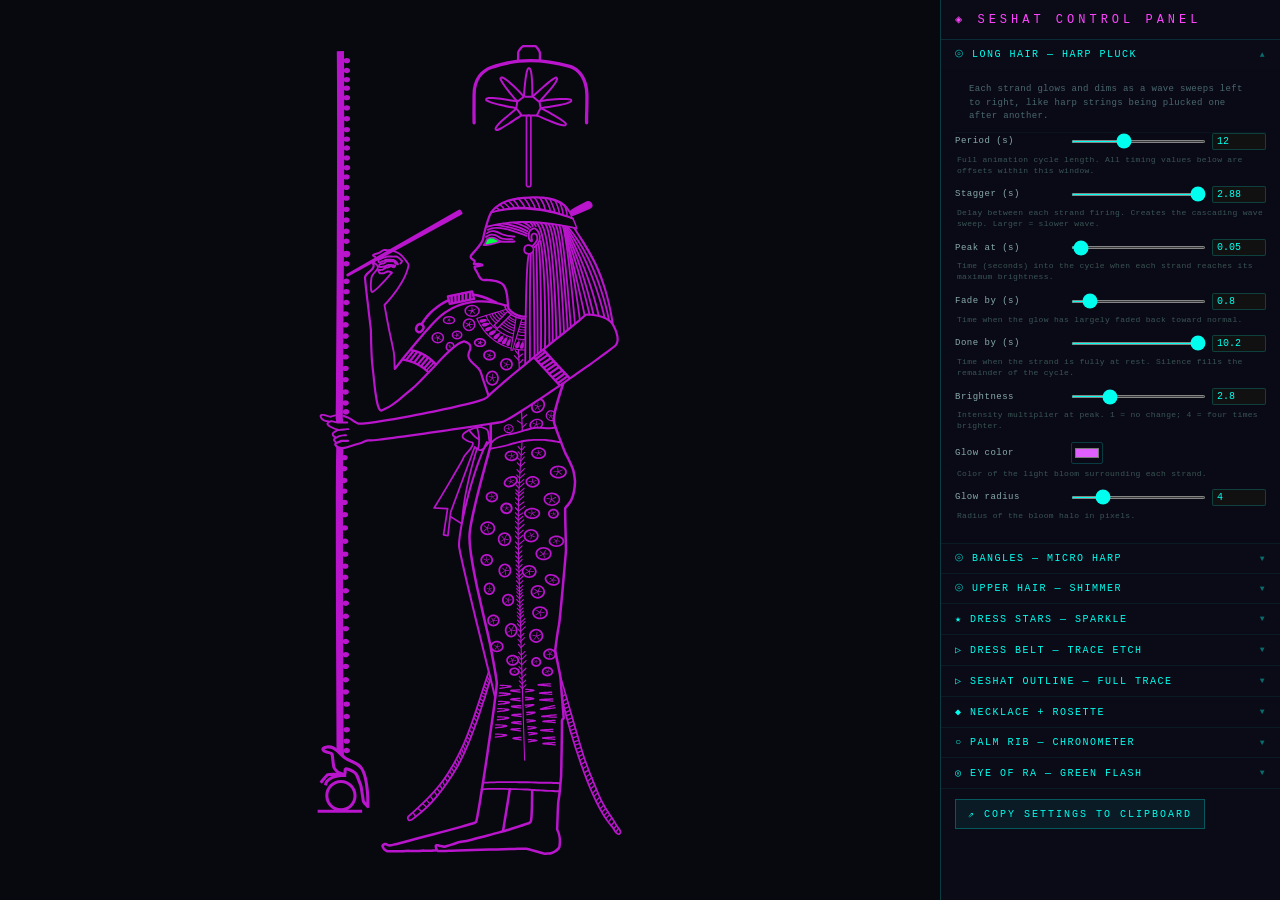
==== commit f9f95f68: "feat(seshat): animation system overhaul — trace, scoping, clock, cooling seshat-process.js: - Add sc" ====
--- a/SeshatControlPanel.html
+++ b/SeshatControlPanel.html
@@ -17,6 +17,7 @@
   overflow: hidden;
   min-width: 0;
   padding: 20px;
+  color: #B915CC;
 }
 #svg-view svg { max-height: 90vh; max-width: 100%; }
 
@@ -64,8 +65,26 @@
 .ctrl {
   display: flex;
   align-items: center;
+  flex-wrap: wrap;
   gap: 6px;
-  margin-bottom: 7px;
+  margin-bottom: 10px;
+}
+.ctrl-hint {
+  width: 100%;
+  font-size: 8px;
+  color: #3a5555;
+  letter-spacing: 0.3px;
+  line-height: 1.4;
+  padding-left: 2px;
+  margin-top: -2px;
+}
+.group-desc {
+  font-size: 9px;
+  color: #4a6870;
+  letter-spacing: 0.3px;
+  line-height: 1.5;
+  padding: 6px 14px 8px;
+  border-bottom: 1px solid #00ffee0a;
 }
 .ctrl label {
   width: 110px;
@@ -154,15 +173,15 @@
      inkscape:pagecheckerboard="1"
      inkscape:deskcolor="#d1d1d1"
      inkscape:document-units="mm"
-     inkscape:zoom="7.5687242"
-     inkscape:cx="220.3806"
-     inkscape:cy="470.88517"
+     inkscape:zoom="1.8921811"
+     inkscape:cx="154.31927"
+     inkscape:cy="479.86951"
      inkscape:window-width="1280"
      inkscape:window-height="778"
      inkscape:window-x="-6"
      inkscape:window-y="-6"
      inkscape:window-maximized="1"
-     inkscape:current-layer="svg1" /><defs id="defs1">
+     inkscape:current-layer="layer2" /><defs id="defs1">
     <style id="seshat-animation-style">
   /* ================================================================
      SESHAT ANIMATION — generated by seshat-process.js
@@ -176,7 +195,7 @@
     0%                         { filter: none; }
     0.417% { filter: brightness(2.8) drop-shadow(0 0 4px #e060ff); }
     6.667% { filter: brightness(1.12); }
-    10.000%, 100% { filter: none; }
+    85.000%, 100% { filter: none; }
   }
 
   /* ---- Keyframes: Bangle-2 micro harp ---- */
@@ -219,175 +238,239 @@
   }
 
   /* ---- Long hair strands: harp sweep 1 → 21 ---- */
-  /* long-hair-1 */ #path30 { animation: harp-pluck 12s 0.000s infinite ease-out; }
-  /* long-hair-2 */ #path68 { animation: harp-pluck 12s 0.380s infinite ease-out; }
-  /* long-hair-3 */ #path67 { animation: harp-pluck 12s 0.760s infinite ease-out; }
-  /* long-hair-4 */ #path66 { animation: harp-pluck 12s 1.140s infinite ease-out; }
-  /* long-hair-5 */ #path65 { animation: harp-pluck 12s 1.520s infinite ease-out; }
-  /* long-hair-6 */ #path64 { animation: harp-pluck 12s 1.900s infinite ease-out; }
-  /* long-hair-7 */ #path48 { animation: harp-pluck 12s 2.280s infinite ease-out; }
-  /* long-hair-8 */ #path50 { animation: harp-pluck 12s 2.660s infinite ease-out; }
-  /* long-hair-9 */ #path51 { animation: harp-pluck 12s 3.040s infinite ease-out; }
-  /* long-hair-10 */ #path52 { animation: harp-pluck 12s 3.420s infinite ease-out; }
-  /* long-hair-11 */ #path53 { animation: harp-pluck 12s 3.800s infinite ease-out; }
-  /* long-hair-12 */ #path54 { animation: harp-pluck 12s 4.180s infinite ease-out; }
-  /* long-hair-13 */ #path55 { animation: harp-pluck 12s 4.560s infinite ease-out; }
-  /* long-hair-14 */ #path56 { animation: harp-pluck 12s 4.940s infinite ease-out; }
-  /* long-hair-15 */ #path63 { animation: harp-pluck 12s 5.320s infinite ease-out; }
-  /* long-hair-16 */ #path62 { animation: harp-pluck 12s 5.700s infinite ease-out; }
-  /* long-hair-17 */ #path61 { animation: harp-pluck 12s 6.080s infinite ease-out; }
-  /* long-hair-18 */ #path60 { animation: harp-pluck 12s 6.460s infinite ease-out; }
-  /* long-hair-19 */ #path59 { animation: harp-pluck 12s 6.840s infinite ease-out; }
-  /* long-hair-20 */ #path58 { animation: harp-pluck 12s 7.220s infinite ease-out; }
-  /* long-hair-21 */ #path57 { animation: harp-pluck 12s 7.600s infinite ease-out; }
+  /* long-hair-1 */ #seshat-button #path30 { animation: harp-pluck 12s 0.000s infinite ease-out; }
+  /* long-hair-2 */ #seshat-button #path68 { animation: harp-pluck 12s 2.880s infinite ease-out; }
+  /* long-hair-3 */ #seshat-button #path67 { animation: harp-pluck 12s 5.760s infinite ease-out; }
+  /* long-hair-4 */ #seshat-button #path66 { animation: harp-pluck 12s 8.640s infinite ease-out; }
+  /* long-hair-5 */ #seshat-button #path65 { animation: harp-pluck 12s 11.520s infinite ease-out; }
+  /* long-hair-6 */ #seshat-button #path64 { animation: harp-pluck 12s 14.400s infinite ease-out; }
+  /* long-hair-7 */ #seshat-button #path48 { animation: harp-pluck 12s 17.280s infinite ease-out; }
+  /* long-hair-8 */ #seshat-button #path50 { animation: harp-pluck 12s 20.160s infinite ease-out; }
+  /* long-hair-9 */ #seshat-button #path51 { animation: harp-pluck 12s 23.040s infinite ease-out; }
+  /* long-hair-10 */ #seshat-button #path52 { animation: harp-pluck 12s 25.920s infinite ease-out; }
+  /* long-hair-11 */ #seshat-button #path53 { animation: harp-pluck 12s 28.800s infinite ease-out; }
+  /* long-hair-12 */ #seshat-button #path54 { animation: harp-pluck 12s 31.680s infinite ease-out; }
+  /* long-hair-13 */ #seshat-button #path55 { animation: harp-pluck 12s 34.560s infinite ease-out; }
+  /* long-hair-14 */ #seshat-button #path56 { animation: harp-pluck 12s 37.440s infinite ease-out; }
+  /* long-hair-15 */ #seshat-button #path63 { animation: harp-pluck 12s 40.320s infinite ease-out; }
+  /* long-hair-16 */ #seshat-button #path62 { animation: harp-pluck 12s 43.200s infinite ease-out; }
+  /* long-hair-17 */ #seshat-button #path61 { animation: harp-pluck 12s 46.080s infinite ease-out; }
+  /* long-hair-18 */ #seshat-button #path60 { animation: harp-pluck 12s 48.960s infinite ease-out; }
+  /* long-hair-19 */ #seshat-button #path59 { animation: harp-pluck 12s 51.840s infinite ease-out; }
+  /* long-hair-20 */ #seshat-button #path58 { animation: harp-pluck 12s 54.720s infinite ease-out; }
+  /* long-hair-21 */ #seshat-button #path57 { animation: harp-pluck 12s 57.600s infinite ease-out; }
 
   /* ---- Short hair strands: aligned to long hair (short-N fires with long-(N-1)) ---- */
-  /* short-hair-1 */ #path20 { animation: harp-pluck 12s -0.380s infinite ease-out; }
-  /* short-hair-2 */ #path22 { animation: harp-pluck 12s 0.000s infinite ease-out; }
-  /* short-hair-3 */ #path23 { animation: harp-pluck 12s 0.380s infinite ease-out; }
-  /* short-hair-4 */ #path24 { animation: harp-pluck 12s 0.760s infinite ease-out; }
-  /* short-hair-5 */ #path46 { animation: harp-pluck 12s 1.140s infinite ease-out; }
-  /* short-hair-6 */ #path47 { animation: harp-pluck 12s 1.520s infinite ease-out; }
-  /* short-hair-7 */ #path49 { animation: harp-pluck 12s 1.900s infinite ease-out; }
+  /* short-hair-1 */ #seshat-button #path20 { animation: harp-pluck 12s -2.880s infinite ease-out; }
+  /* short-hair-2 */ #seshat-button #path22 { animation: harp-pluck 12s 0.000s infinite ease-out; }
+  /* short-hair-3 */ #seshat-button #path23 { animation: harp-pluck 12s 2.880s infinite ease-out; }
+  /* short-hair-4 */ #seshat-button #path24 { animation: harp-pluck 12s 5.760s infinite ease-out; }
+  /* short-hair-5 */ #seshat-button #path46 { animation: harp-pluck 12s 8.640s infinite ease-out; }
+  /* short-hair-6 */ #seshat-button #path47 { animation: harp-pluck 12s 11.520s infinite ease-out; }
+  /* short-hair-7 */ #seshat-button #path49 { animation: harp-pluck 12s 14.400s infinite ease-out; }
 
   /* ---- Bangle-2 strands: micro harp (left → right) ---- */
-  /* bangle-2-strand-1 */ #path401 { animation: bangle-pluck 7s 0.000s infinite ease-out; }
-  /* bangle-2-strand-2 */ #path402 { animation: bangle-pluck 7s 0.280s infinite ease-out; }
-  /* bangle-2-strand-3 */ #path403 { animation: bangle-pluck 7s 0.560s infinite ease-out; }
-  /* bangle-2-strand-4 */ #path404 { animation: bangle-pluck 7s 0.840s infinite ease-out; }
-  /* bangle-2-strand-5 */ #path405 { animation: bangle-pluck 7s 1.120s infinite ease-out; }
-  /* bangle-2-strand-6 */ #path406 { animation: bangle-pluck 7s 1.400s infinite ease-out; }
-  /* bangle-2-strand-7 */ #path407 { animation: bangle-pluck 7s 1.680s infinite ease-out; }
-  /* bangle-2-strand-8 */ #path408 { animation: bangle-pluck 7s 1.960s infinite ease-out; }
-  /* bangle-2-strand-9 */ #path409 { animation: bangle-pluck 7s 2.240s infinite ease-out; }
+  /* bangle-2-strand-1 */ #seshat-button #path401 { animation: bangle-pluck 7s 0.000s infinite ease-out; }
+  /* bangle-2-strand-2 */ #seshat-button #path402 { animation: bangle-pluck 7s 0.280s infinite ease-out; }
+  /* bangle-2-strand-3 */ #seshat-button #path403 { animation: bangle-pluck 7s 0.560s infinite ease-out; }
+  /* bangle-2-strand-4 */ #seshat-button #path404 { animation: bangle-pluck 7s 0.840s infinite ease-out; }
+  /* bangle-2-strand-5 */ #seshat-button #path405 { animation: bangle-pluck 7s 1.120s infinite ease-out; }
+  /* bangle-2-strand-6 */ #seshat-button #path406 { animation: bangle-pluck 7s 1.400s infinite ease-out; }
+  /* bangle-2-strand-7 */ #seshat-button #path407 { animation: bangle-pluck 7s 1.680s infinite ease-out; }
+  /* bangle-2-strand-8 */ #seshat-button #path408 { animation: bangle-pluck 7s 1.960s infinite ease-out; }
+  /* bangle-2-strand-9 */ #seshat-button #path409 { animation: bangle-pluck 7s 2.240s infinite ease-out; }
 
   /* ---- Bangle stripes: micro harp (right → left, opposite direction) ---- */
-  /* bangle-stripe-7 */ #path418 { animation: bangle-pluck 7s 0.000s infinite ease-out; }
-  /* bangle-stripe-6 */ #path417 { animation: bangle-pluck 7s 0.280s infinite ease-out; }
-  /* bangle-stripe-5 */ #path416 { animation: bangle-pluck 7s 0.560s infinite ease-out; }
-  /* bangle-stripe-4 */ #path415 { animation: bangle-pluck 7s 0.840s infinite ease-out; }
-  /* bangle-stripe-3 */ #path414 { animation: bangle-pluck 7s 1.120s infinite ease-out; }
-  /* bangle-stripe-2 */ #path413 { animation: bangle-pluck 7s 1.400s infinite ease-out; }
-  /* bangle-stripe-1 */ #path412 { animation: bangle-pluck 7s 1.680s infinite ease-out; }
+  /* bangle-stripe-7 */ #seshat-button #path418 { animation: bangle-pluck 7s 0.000s infinite ease-out; }
+  /* bangle-stripe-6 */ #seshat-button #path417 { animation: bangle-pluck 7s 0.280s infinite ease-out; }
+  /* bangle-stripe-5 */ #seshat-button #path416 { animation: bangle-pluck 7s 0.560s infinite ease-out; }
+  /* bangle-stripe-4 */ #seshat-button #path415 { animation: bangle-pluck 7s 0.840s infinite ease-out; }
+  /* bangle-stripe-3 */ #seshat-button #path414 { animation: bangle-pluck 7s 1.120s infinite ease-out; }
+  /* bangle-stripe-2 */ #seshat-button #path413 { animation: bangle-pluck 7s 1.400s infinite ease-out; }
+  /* bangle-stripe-1 */ #seshat-button #path412 { animation: bangle-pluck 7s 1.680s infinite ease-out; }
 
   /* ---- Upper hair strands: ambient shimmer ---- */
-  /* upper-hair-strand-1 */ #path105 { animation: hair-shimmer 8s 0.000s infinite ease-in-out; }
-  /* upper-hair-strand-2 */ #path1 { animation: hair-shimmer 8s 0.300s infinite ease-in-out; }
-  /* upper-hair-strand-3 */ #path3 { animation: hair-shimmer 8s 0.600s infinite ease-in-out; }
-  /* upper-hair-strand-4 */ #path9 { animation: hair-shimmer 8s 0.900s infinite ease-in-out; }
-  /* upper-hair-strand-5 */ #path92 { animation: hair-shimmer 8s 1.200s infinite ease-in-out; }
-  /* upper-hair-strand-6 */ #path93 { animation: hair-shimmer 8s 1.500s infinite ease-in-out; }
-  /* upper-hair-strand-7 */ #path94 { animation: hair-shimmer 8s 1.800s infinite ease-in-out; }
-  /* upper-hair-strand-8 */ #path96 { animation: hair-shimmer 8s 2.100s infinite ease-in-out; }
-  /* upper-hair-strand-9 */ #path97 { animation: hair-shimmer 8s 2.400s infinite ease-in-out; }
-  /* upper-hair-strand-10 */ #path98 { animation: hair-shimmer 8s 2.700s infinite ease-in-out; }
-  /* upper-hair-strand-11 */ #path100 { animation: hair-shimmer 8s 3.000s infinite ease-in-out; }
-  /* upper-hair-strand-12 */ #path101 { animation: hair-shimmer 8s 3.300s infinite ease-in-out; }
-  /* upper-hair-strand-13 */ #path102 { animation: hair-shimmer 8s 3.600s infinite ease-in-out; }
-  /* upper-hair-strand-14 */ #path103 { animation: hair-shimmer 8s 3.900s infinite ease-in-out; }
-  /* upper-hair-strand-15 */ #path104 { animation: hair-shimmer 8s 4.200s infinite ease-in-out; }
+  /* upper-hair-strand-1 */ #seshat-button #path105 { animation: hair-shimmer 8s 0.000s infinite ease-in-out; }
+  /* upper-hair-strand-2 */ #seshat-button #path1 { animation: hair-shimmer 8s 0.300s infinite ease-in-out; }
+  /* upper-hair-strand-3 */ #seshat-button #path3 { animation: hair-shimmer 8s 0.600s infinite ease-in-out; }
+  /* upper-hair-strand-4 */ #seshat-button #path9 { animation: hair-shimmer 8s 0.900s infinite ease-in-out; }
+  /* upper-hair-strand-5 */ #seshat-button #path92 { animation: hair-shimmer 8s 1.200s infinite ease-in-out; }
+  /* upper-hair-strand-6 */ #seshat-button #path93 { animation: hair-shimmer 8s 1.500s infinite ease-in-out; }
+  /* upper-hair-strand-7 */ #seshat-button #path94 { animation: hair-shimmer 8s 1.800s infinite ease-in-out; }
+  /* upper-hair-strand-8 */ #seshat-button #path96 { animation: hair-shimmer 8s 2.100s infinite ease-in-out; }
+  /* upper-hair-strand-9 */ #seshat-button #path97 { animation: hair-shimmer 8s 2.400s infinite ease-in-out; }
+  /* upper-hair-strand-10 */ #seshat-button #path98 { animation: hair-shimmer 8s 2.700s infinite ease-in-out; }
+  /* upper-hair-strand-11 */ #seshat-button #path100 { animation: hair-shimmer 8s 3.000s infinite ease-in-out; }
+  /* upper-hair-strand-12 */ #seshat-button #path101 { animation: hair-shimmer 8s 3.300s infinite ease-in-out; }
+  /* upper-hair-strand-13 */ #seshat-button #path102 { animation: hair-shimmer 8s 3.600s infinite ease-in-out; }
+  /* upper-hair-strand-14 */ #seshat-button #path103 { animation: hair-shimmer 8s 3.900s infinite ease-in-out; }
+  /* upper-hair-strand-15 */ #seshat-button #path104 { animation: hair-shimmer 8s 4.200s infinite ease-in-out; }
 
   /* ---- Necklace: periodic gem flash ---- */
-  #g10 { animation: gem-flash 9s 2.1s infinite ease-in-out; }
+  #seshat-button #g10 { animation: gem-flash 9s 2.1s infinite ease-in-out; }
 
   /* ---- Rosette headdress: occasional sparkle ---- */
-  #g94 { animation: rosette-sparkle 7s 0.6s infinite ease-in-out; }
+  #seshat-button #g94 { animation: rosette-sparkle 7s 0.6s infinite ease-in-out; }
 
   /* ---- Dress stars: individual sparkle (39 paths) ---- */
-  #path223 { animation: star-sparkle 3.7s 0.00s infinite; }
-  #path224 { animation: star-sparkle 4.1s 0.41s infinite; }
-  #path225 { animation: star-sparkle 4.9s 0.82s infinite; }
-  #path226 { animation: star-sparkle 5.3s 1.23s infinite; }
-  #path227 { animation: star-sparkle 6.1s 1.64s infinite; }
-  #path228 { animation: star-sparkle 7s 2.05s infinite; }
-  #path229 { animation: star-sparkle 3.7s 2.46s infinite; }
-  #path230 { animation: star-sparkle 4.1s 2.87s infinite; }
-  #path231 { animation: star-sparkle 4.9s 3.28s infinite; }
-  #path232 { animation: star-sparkle 5.3s 3.69s infinite; }
-  #path233 { animation: star-sparkle 6.1s 4.10s infinite; }
-  #path234 { animation: star-sparkle 7s 4.51s infinite; }
-  #path235 { animation: star-sparkle 3.7s 4.92s infinite; }
-  #path236 { animation: star-sparkle 4.1s 5.33s infinite; }
-  #path237 { animation: star-sparkle 4.9s 5.74s infinite; }
-  #path238 { animation: star-sparkle 5.3s 6.15s infinite; }
-  #path239 { animation: star-sparkle 6.1s 6.56s infinite; }
-  #path240 { animation: star-sparkle 7s 6.97s infinite; }
-  #path241 { animation: star-sparkle 3.7s 7.38s infinite; }
-  #path242 { animation: star-sparkle 4.1s 7.79s infinite; }
-  #path243 { animation: star-sparkle 4.9s 8.20s infinite; }
-  #path244 { animation: star-sparkle 5.3s 8.61s infinite; }
-  #path245 { animation: star-sparkle 6.1s 9.02s infinite; }
-  #path246 { animation: star-sparkle 7s 9.43s infinite; }
-  #path247 { animation: star-sparkle 3.7s 9.84s infinite; }
-  #path248 { animation: star-sparkle 4.1s 10.25s infinite; }
-  #path249 { animation: star-sparkle 4.9s 10.66s infinite; }
-  #path250 { animation: star-sparkle 5.3s 11.07s infinite; }
-  #path251 { animation: star-sparkle 6.1s 11.48s infinite; }
-  #path252 { animation: star-sparkle 7s 11.89s infinite; }
-  #path253 { animation: star-sparkle 3.7s 12.30s infinite; }
-  #path254 { animation: star-sparkle 4.1s 12.71s infinite; }
-  #path255 { animation: star-sparkle 4.9s 13.12s infinite; }
-  #path256 { animation: star-sparkle 5.3s 13.53s infinite; }
-  #path257 { animation: star-sparkle 6.1s 13.94s infinite; }
-  #path258 { animation: star-sparkle 7s 14.35s infinite; }
-  #path259 { animation: star-sparkle 3.7s 14.76s infinite; }
-  #path260 { animation: star-sparkle 4.1s 15.17s infinite; }
-  #path261 { animation: star-sparkle 4.9s 15.58s infinite; }
+  #seshat-button #path223 { animation: star-sparkle 3.7s 0.00s infinite; }
+  #seshat-button #path224 { animation: star-sparkle 4.1s 0.41s infinite; }
+  #seshat-button #path225 { animation: star-sparkle 4.9s 0.82s infinite; }
+  #seshat-button #path226 { animation: star-sparkle 5.3s 1.23s infinite; }
+  #seshat-button #path227 { animation: star-sparkle 6.1s 1.64s infinite; }
+  #seshat-button #path228 { animation: star-sparkle 7s 2.05s infinite; }
+  #seshat-button #path229 { animation: star-sparkle 3.7s 2.46s infinite; }
+  #seshat-button #path230 { animation: star-sparkle 4.1s 2.87s infinite; }
+  #seshat-button #path231 { animation: star-sparkle 4.9s 3.28s infinite; }
+  #seshat-button #path232 { animation: star-sparkle 5.3s 3.69s infinite; }
+  #seshat-button #path233 { animation: star-sparkle 6.1s 4.10s infinite; }
+  #seshat-button #path234 { animation: star-sparkle 7s 4.51s infinite; }
+  #seshat-button #path235 { animation: star-sparkle 3.7s 4.92s infinite; }
+  #seshat-button #path236 { animation: star-sparkle 4.1s 5.33s infinite; }
+  #seshat-button #path237 { animation: star-sparkle 4.9s 5.74s infinite; }
+  #seshat-button #path238 { animation: star-sparkle 5.3s 6.15s infinite; }
+  #seshat-button #path239 { animation: star-sparkle 6.1s 6.56s infinite; }
+  #seshat-button #path240 { animation: star-sparkle 7s 6.97s infinite; }
+  #seshat-button #path241 { animation: star-sparkle 3.7s 7.38s infinite; }
+  #seshat-button #path242 { animation: star-sparkle 4.1s 7.79s infinite; }
+  #seshat-button #path243 { animation: star-sparkle 4.9s 8.20s infinite; }
+  #seshat-button #path244 { animation: star-sparkle 5.3s 8.61s infinite; }
+  #seshat-button #path245 { animation: star-sparkle 6.1s 9.02s infinite; }
+  #seshat-button #path246 { animation: star-sparkle 7s 9.43s infinite; }
+  #seshat-button #path247 { animation: star-sparkle 3.7s 9.84s infinite; }
+  #seshat-button #path248 { animation: star-sparkle 4.1s 10.25s infinite; }
+  #seshat-button #path249 { animation: star-sparkle 4.9s 10.66s infinite; }
+  #seshat-button #path250 { animation: star-sparkle 5.3s 11.07s infinite; }
+  #seshat-button #path251 { animation: star-sparkle 6.1s 11.48s infinite; }
+  #seshat-button #path252 { animation: star-sparkle 7s 11.89s infinite; }
+  #seshat-button #path253 { animation: star-sparkle 3.7s 12.30s infinite; }
+  #seshat-button #path254 { animation: star-sparkle 4.1s 12.71s infinite; }
+  #seshat-button #path255 { animation: star-sparkle 4.9s 13.12s infinite; }
+  #seshat-button #path256 { animation: star-sparkle 5.3s 13.53s infinite; }
+  #seshat-button #path257 { animation: star-sparkle 6.1s 13.94s infinite; }
+  #seshat-button #path258 { animation: star-sparkle 7s 14.35s infinite; }
+  #seshat-button #path259 { animation: star-sparkle 3.7s 14.76s infinite; }
+  #seshat-button #path260 { animation: star-sparkle 4.1s 15.17s infinite; }
+  #seshat-button #path261 { animation: star-sparkle 4.9s 15.58s infinite; }
 
   /* ---- Upper body stars: individual sparkle (7 paths) ---- */
-  #path78 { animation: star-sparkle 5.3s 15.99s infinite; }
-  #path79 { animation: star-sparkle 6.1s 16.40s infinite; }
-  #path85 { animation: star-sparkle 7s 16.81s infinite; }
-  #path86 { animation: star-sparkle 3.7s 17.22s infinite; }
-  #path87 { animation: star-sparkle 4.1s 17.63s infinite; }
-  #path88 { animation: star-sparkle 4.9s 0.04s infinite; }
-  #path91 { animation: star-sparkle 5.3s 0.45s infinite; }
-
-  /* ---- Belt + knot: pathLength-normalised stroke-dashoffset trace ---- */
+  #seshat-button #path78 { animation: star-sparkle 5.3s 15.99s infinite; }
+  #seshat-button #path79 { animation: star-sparkle 6.1s 16.40s infinite; }
+  #seshat-button #path85 { animation: star-sparkle 7s 16.81s infinite; }
+  #seshat-button #path86 { animation: star-sparkle 3.7s 17.22s infinite; }
+  #seshat-button #path87 { animation: star-sparkle 4.1s 17.63s infinite; }
+  #seshat-button #path88 { animation: star-sparkle 4.9s 0.04s infinite; }
+  #seshat-button #path91 { animation: star-sparkle 5.3s 0.45s infinite; }
+
+  /* ---- Eye of Ra — lids warm then socket bursts with green light ---- */
+  @keyframes eye-lid-warm {
+    0%, 100% { filter: none; }
+    10%      { filter: brightness(2.2) drop-shadow(0 0 2px #88ff44); }
+    22%      { filter: brightness(3.2) drop-shadow(0 0 3px #88ff44); }
+    38%      { filter: brightness(1.6); }
+    48%      { filter: none; }
+  }
+
+  @keyframes eye-socket-glow {
+    0%, 85%, 100% { opacity: 0; filter: none; }
+    15%      { opacity: 0.4; filter: brightness(3.0) drop-shadow(0 0 5px #00ff44); }
+    32%      { opacity: 1;   filter: brightness(6) drop-shadow(0 0 10px #00ff44) drop-shadow(0 0 25px #00aa22); }
+    50%      { opacity: 0.5; filter: brightness(2.4) drop-shadow(0 0 5px #00ff44); }
+    65%      { opacity: 0.15; filter: brightness(1.3); }
+  }
+
+  /* lower-eye-lid   */ #seshat-button #path12 { animation: eye-lid-warm    35s 0s    infinite ease-in-out; }
+  /* upper-eye-trail */ #seshat-button #path13 { animation: eye-lid-warm    35s 1.2s  infinite ease-in-out; }
+  /* eye interior     */ #seshat-button #eye-interior { animation: eye-socket-glow 35s 5.5s infinite ease-in-out; }
+
+  /* ---- Dress belt + outline: pathLength-normalised stroke-dashoffset trace ---- */
   /* base stroke-width on traced paths so the etching shows */
-  #path44, #path45, #path175, #path176, #path177, #path178, #path180 {
-    stroke-width: 0.8px;
-  }
+  #seshat-button #path44 { stroke-width: 0.3px; }
+  #seshat-button #path14 { stroke-width: 0.3px; }
 
   @keyframes trace-etch {
     0% {
       fill: transparent;
-      stroke: #962463;
+      stroke: #e24d9f;
       stroke-dasharray: 1;
       stroke-dashoffset: 1;
-      filter: drop-shadow(0 0 1px #962463);
+      filter: drop-shadow(0 0 1px #e24d9f);
     }
-    10.0% {
+    2.000% {
       fill: transparent;
-      stroke: #962463;
+      stroke: #e24d9f;
       stroke-dasharray: 1;
       stroke-dashoffset: 0;
-      filter: drop-shadow(0 0 4px #962463) drop-shadow(0 0 8px #881784);
+      filter: drop-shadow(0 0 4px #e24d9f) drop-shadow(0 0 8px #f378ef);
     }
-    16.7% {
+    3.000% {
       fill: currentColor;
-      stroke: #962463;
+      stroke: #e24d9f;
       stroke-dasharray: 1;
       stroke-dashoffset: 0;
-      filter: brightness(1.7) drop-shadow(0 0 2px #962463);
+      filter: brightness(1.7) drop-shadow(0 0 2px #e24d9f);
     }
-    20.0%, 100% {
+    3.180% {
       fill: currentColor;
       stroke: none;
-      filter: none;
+      filter: brightness(1.35) drop-shadow(0 0 1px #e24d9f);
+    }
+    3.390% {
+      fill: currentColor;
+      stroke: none;
+      filter: brightness(1.1);
+    }
+    3.600%, 100% {
+      fill: currentColor;
+      stroke: none;
+      filter: brightness(1);
     }
   }
 
-  /* ---- Belt straps: trace left to right ---- */
-  /* belt-strap-1 */ #path44 { animation: trace-etch 30s 0.00s infinite ease-in-out; }
-  /* belt-strap-2 */ #path45 { animation: trace-etch 30s 1.50s infinite ease-in-out; }
-
-  /* ---- Knot: trace body then details then tails ---- */
-  /* knot-main */ #path175 { animation: trace-etch 30s 3.00s infinite ease-in-out; }
-  /* knot-line-1 */ #path176 { animation: trace-etch 30s 4.50s infinite ease-in-out; }
-  /* knot-line-2 */ #path177 { animation: trace-etch 30s 6.00s infinite ease-in-out; }
-  /* knot-trail-1 */ #path178 { animation: trace-etch 30s 7.50s infinite ease-in-out; }
-  /* knot-trail-2 */ #path180 { animation: trace-etch 30s 9.00s infinite ease-in-out; }
+  /* ---- Dress belt: single continuous trace ---- */
+  /* dress-belt */ #seshat-button #path44 { animation: trace-etch 1000s 0s infinite linear; }
+
+  /* ---- Seshat outline: full-body trace ---- */
+  @keyframes outline-trace {
+    0% {
+      fill: transparent;
+      stroke: #00ffee;
+      stroke-dasharray: 1;
+      stroke-dashoffset: 1;
+      filter: drop-shadow(0 0 1px #00ffee);
+    }
+    6.667% {
+      fill: transparent;
+      stroke: #00ffee;
+      stroke-dasharray: 1;
+      stroke-dashoffset: 0;
+      filter: drop-shadow(0 0 3px #00ffee) drop-shadow(0 0 8px #0088aa);
+    }
+    9.778% {
+      fill: currentColor;
+      stroke: #00ffee;
+      stroke-dasharray: 1;
+      stroke-dashoffset: 0;
+      filter: brightness(1.5) drop-shadow(0 0 2px #00ffee);
+    }
+    9.844% {
+      fill: currentColor;
+      stroke: none;
+      filter: brightness(1.2) drop-shadow(0 0 1px #00ffee);
+    }
+    9.922% {
+      fill: currentColor;
+      stroke: none;
+      filter: brightness(1.07);
+    }
+    10.000%, 100% {
+      fill: currentColor;
+      stroke: none;
+      filter: brightness(1);
+    }
+  }
+
+  /* seshat-outline */ #seshat-button #path14 { animation: outline-trace 450s 0s infinite linear; }
 
   /* ---- Palm-rib chronometer: runtime bud states (set by JS clock) ---- */
 
@@ -468,98 +551,43 @@
          style="baseline-shift:baseline;display:inline;overflow:visible;opacity:1;vector-effect:none;fill:currentColor;stroke:none;stroke-linecap:round;stroke-linejoin:round;stroke-opacity:1;paint-order:stroke fill markers;enable-background:accumulate;stop-color:#000000;stop-opacity:1"
          d="m 125.24609,95.376953 c 0,0 -2.03643,0.237218 -4.30468,0.01172 a 0.30000049,0.30000049 0 0 0 -0.32813,0.269531 0.30000049,0.30000049 0 0 0 0.26758,0.328125 c 2.3448,0.233109 4.43555,-0.01367 4.43555,-0.01367 a 0.30000049,0.30000049 0 0 0 0.26367,-0.333984 0.30000049,0.30000049 0 0 0 -0.33399,-0.261719 z"
          id="path13"
-         inkscape:label="upper-eye-trail" /></g><path
+         inkscape:label="upper-eye-trail" /><path
+         style="fill:#00ff44;stroke:#00ff44;stroke-width:0.115352;stroke-linecap:square;paint-order:stroke fill markers;fill-opacity:1"
+         d="m 198.31934,220.98973 c -1.51998,0.0409 -3.12317,0.45245 -4.2616,1.50522 -0.9249,1.38084 -1.13796,3.09663 -1.979,4.5212 -0.18959,0.44525 0.33411,0.69392 0.70498,0.56978 2.23894,-0.13181 4.41751,-0.73087 6.59187,-1.24223 2.15545,-0.5629 4.32155,-1.12222 6.41488,-1.88575 0.3691,-0.2573 0.10766,-0.74016 -0.24941,-0.85066 -1.40954,-0.7935 -2.77533,-1.70443 -4.30289,-2.25835 -0.9465,-0.26486 -1.93717,-0.37311 -2.91883,-0.35921 z"
+         id="eye-interior"
+         inkscape:label="eye-interior"
+         transform="matrix(0.26458333,0,0,0.26458333,65.792969,36.299479)" /></g><path
        style="baseline-shift:baseline;display:inline;overflow:visible;opacity:1;vector-effect:none;fill:currentColor;stroke:none;stroke-linecap:round;stroke-linejoin:round;stroke-opacity:1;paint-order:stroke fill markers;enable-background:accumulate;stop-color:#000000;stop-opacity:1"
        d="m 8.8769531,128.68359 a 0.4434127,0.4434127 0 0 0 -0.013672,0.88672 h 0.00977 l 38.9238279,0.97461 a 0.44260475,0.44260475 0 0 0 0.455078,-0.45117 l -0.01758,-0.83594 a 0.44260475,0.44260475 0 0 0 -0.439453,-0.43359 z"
        id="rect29"
        transform="matrix(0.86587907,-0.50025337,0.52076595,0.85369949,0,0)"
-       inkscape:label="stylus" /><g
-       id="g107"
-       inkscape:label="body"><path
-         style="baseline-shift:baseline;display:inline;overflow:visible;opacity:1;vector-effect:none;fill:currentColor;stroke:none;stroke-linecap:round;stroke-linejoin:round;stroke-opacity:1;paint-order:stroke fill markers;enable-background:accumulate;stop-color:#000000;stop-opacity:1"
-         d="m 143.03095,91.631821 c 1.96177,3.048931 5.45992,8.855849 6.44608,11.023669 1.3062,2.87135 2.2833,5.5489 3.02473,7.98052 1.78312,5.848 2.16246,10.11576 2.16246,10.11576 0.0311,0.19103 0.21138,0.32054 0.40235,0.28907 0.19103,-0.0311 0.32053,-0.21138 0.28906,-0.40235 0,0 -0.59616,-4.50375 -2.31577,-10.39271 -0.73411,-2.51402 -1.59795,-5.14983 -2.92856,-7.84349 -3.29324,-6.666742 -4.80639,-8.045371 -6.52642,-11.029481 m -0.65296,-2.677405 c -0.44589,-1.495773 -0.0933,-0.455273 -0.56791,-1.650121 -1.82979,-4.607066 -7.42132,-5.152436 -12.51548,-4.964447 -4.54901,0.167872 -8.89088,0.842067 -11.86919,4.590021 -0.8524,1.16934 -1.97407,5.775062 -2.21751,6.72758 -0.12172,0.47626 -0.19729,0.893164 -0.25586,1.212891 -0.0586,0.319727 -0.12123,0.566401 -0.12695,0.578125 -0.37893,0.776735 -0.65049,1.154582 -1.23243,1.896484 -0.46309,0.590387 -0.99971,1.171661 -1.44531,1.669922 -0.2228,0.249131 -0.42187,0.477218 -0.58203,0.681641 -0.16015,0.204423 -0.28419,0.369122 -0.35156,0.57813 -0.12369,0.38372 -0.008,0.76676 0.19531,0.99609 0.20321,0.22933 0.44923,0.35865 0.64258,0.47851 0.19335,0.11987 0.31302,0.22968 0.33203,0.27149 0.019,0.0418 0.0488,0.0879 -0.13867,0.33984 -0.0699,0.0939 -0.16974,0.20191 -0.1211,0.42578 0.0243,0.11194 0.11118,0.2149 0.18555,0.26172 0.0744,0.0468 0.13597,0.0607 0.18945,0.0703 0.21395,0.0383 0.38877,0.007 0.63282,-0.008 0.067,-0.004 0.16552,0.0303 0.23828,0.0273 -0.16134,0.0226 -0.36603,0.0684 -0.4668,0.0644 -0.14235,-0.006 -0.32187,0.0393 -0.4375,0.16992 -0.11563,0.13061 -0.13565,0.28501 -0.13086,0.40235 0.01,0.23466 0.0961,0.42695 0.19141,0.625 0.0953,0.19804 0.20803,0.38743 0.30078,0.53515 0.0464,0.0739 0.0892,0.13641 0.12109,0.1836 0.0319,0.0472 0.0328,0.0546 0.0703,0.10156 0.0648,0.081 0.18528,0.31446 0.3125,0.59375 0.12722,0.27928 0.27416,0.61001 0.45703,0.92969 0.18286,0.31967 0.40156,0.63357 0.69726,0.87109 0.29571,0.23752 0.68366,0.39047 1.11914,0.35156 0.21143,-0.0189 1.41235,-0.0228 2.61914,0.16797 1.2068,0.19078 2.44821,0.61048 2.90625,1.20703 0.69382,0.90354 0.99691,2.48964 1.14063,3.92188 0.0719,0.71612 0.10984,1.39133 0.15625,1.93554 0.0232,0.27211 0.0481,0.51061 0.084,0.71289 0.0359,0.20228 0.0629,0.36473 0.1875,0.53516 1.98516,2.71438 5.36914,2.57031 5.36914,2.57031 0.19305,-0.008 0.34342,-0.17022 0.33594,-0.36328 -0.008,-0.19305 -0.17022,-0.34342 -0.36328,-0.33594 0,0 -3.02366,0.11273 -4.77734,-2.28515 0.0188,0.0257 -0.0336,-0.0794 -0.0625,-0.24219 -0.0289,-0.16275 -0.0537,-0.38719 -0.0762,-0.65039 -0.0449,-0.52641 -0.0824,-1.21157 -0.15625,-1.94727 -0.14765,-1.47138 -0.41904,-3.15197 -1.2832,-4.27734 -0.69812,-0.90922 -2.07819,-1.27135 -3.35156,-1.47266 -1.27337,-0.2013 -2.41194,-0.20753 -2.78906,-0.17382 -0.25002,0.0223 -0.43201,-0.0493 -0.6211,-0.20118 -0.18909,-0.15188 -0.36841,-0.39403 -0.52734,-0.67187 -0.15893,-0.27784 -0.29846,-0.58729 -0.42774,-0.87109 -0.12928,-0.28381 -0.23821,-0.53508 -0.40234,-0.74024 0.0266,0.0332 -0.01,-0.0158 -0.0371,-0.0566 -0.0276,-0.0409 -0.0656,-0.0974 -0.10742,-0.16406 -0.0837,-0.13325 -0.18627,-0.30787 -0.26367,-0.46875 -0.0489,-0.10163 -0.0581,-0.15256 -0.0781,-0.22071 0.29689,-0.013 0.60752,-0.05 0.92969,-0.11914 0.39261,-0.0843 0.77934,-0.18191 1.02734,-0.22656 0.18965,-0.0348 0.31541,-0.21648 0.28125,-0.40625 0.002,-6.5e-4 0.004,-0.001 0.006,-0.002 0.0738,-0.17852 -0.011,-0.38307 -0.18945,-0.45703 -0.76443,-0.31641 -1.5391,-0.28289 -2.04492,-0.25196 -0.11217,0.007 -0.12558,0.005 -0.20703,0.008 0.0903,-0.23932 0.23094,-0.48883 0.14062,-0.6875 -0.13754,-0.30256 -0.39056,-0.44732 -0.60156,-0.57813 -0.211,-0.13081 -0.40114,-0.24932 -0.48828,-0.34765 -0.0871,-0.0983 -0.11451,-0.12476 -0.0527,-0.31641 0.009,-0.0285 0.0952,-0.18124 0.23633,-0.361329 0.1411,-0.180094 0.33492,-0.400737 0.55469,-0.646485 0.43955,-0.491496 0.98547,-1.083982 1.47266,-1.705078 0.58918,-0.751141 0.91233,-1.205199 1.31054,-2.021484 0.10689,-0.219091 0.12883,-0.439459 0.1875,-0.759766 0.0587,-0.320307 0.13138,-0.717163 0.2461,-1.166016 0.22943,-0.897705 1.31766,-5.410997 2.10227,-6.487345 1.56922,-2.152697 4.69095,-4.246135 11.33203,-4.302735 0.008,-4.05e-4 0.0156,-0.0011 0.0234,-0.002 4.87509,-0.374607 10.22069,0.581142 12.17578,4.705078 0.50488,1.064965 -0.002,0.16026 0.58759,1.468847"
-         id="path14"
-         sodipodi:nodetypes="csscccssccssssccsssscsscccccccscssscsssssccsscccccscccscssscccsccccccccsssccssscssccsc"
-         inkscape:label="face" /><path
-         style="baseline-shift:baseline;display:inline;overflow:visible;opacity:1;vector-effect:none;fill:currentColor;fill-rule:evenodd;stroke:none;stroke-opacity:1;enable-background:accumulate;stop-color:#000000;stop-opacity:1"
-         d="m 131.2793,89.859375 c -0.26226,-0.04543 -0.54102,-0.0097 -0.81055,0.128906 -0.55382,0.284903 -0.91154,0.682464 -1.0957,1.158203 -0.18416,0.475739 -0.20608,1.011054 -0.17383,1.615235 0.0319,0.597059 0.35935,1.051243 0.69336,1.294922 0.167,0.121839 0.33071,0.218282 0.55859,0.18164 0.11395,-0.01832 0.24671,-0.104643 0.30469,-0.222656 0.058,-0.118013 0.0561,-0.236512 0.0352,-0.347656 l -0.55665,0.105468 c 0.007,0.03712 -0.004,0.03196 0.0156,-0.0078 0.0195,-0.03977 0.0848,-0.08167 0.11133,-0.08594 0.0531,-0.0085 -0.0383,-0.0063 -0.13672,-0.07813 -0.19684,-0.143603 -0.43976,-0.474113 -0.46094,-0.871093 -0.0305,-0.570659 -0.002,-1.027516 0.13477,-1.38086 0.13678,-0.353343 0.36901,-0.621239 0.82812,-0.857422 0.35687,-0.183581 0.59341,-0.120703 0.88867,0.144532 0.29527,0.265235 0.58837,0.765756 0.82032,1.380859 0.25751,0.68293 0.17158,1.358719 -0.13282,1.996094 -0.30439,0.637375 -0.83392,1.223612 -1.43554,1.662109 l 0.33203,0.457031 c 0.66668,-0.485916 1.25796,-1.131006 1.61328,-1.875 0.35532,-0.743993 0.46721,-1.599239 0.15039,-2.439453 -0.25012,-0.663302 -0.55957,-1.232249 -0.9707,-1.601562 -0.20557,-0.184657 -0.45064,-0.311988 -0.71289,-0.357422 z"
+       inkscape:label="stylus" /><path
+       id="path14" pathLength="1"
+       style="baseline-shift:baseline;display:inline;overflow:visible;vector-effect:none;fill:currentColor;stroke:none;stroke-linecap:round;stroke-linejoin:round;stroke-opacity:1;paint-order:stroke fill markers;enable-background:accumulate;stop-color:#000000"
+       inkscape:label="seshat-outline"
+       d="m 129.84849,82.080664 c -4.54901,0.167872 -8.89073,0.842463 -11.86904,4.590417 -0.8524,1.16934 -1.974,5.77472 -2.21744,6.727238 -0.12172,0.47626 -0.19723,0.893119 -0.2558,1.212846 -0.0586,0.319727 -0.1214,0.566535 -0.12712,0.578259 -0.37893,0.776735 -0.65054,1.154624 -1.23248,1.896526 -0.46309,0.590387 -0.99979,1.171404 -1.44539,1.669665 -0.2228,0.249131 -0.42172,0.477706 -0.58188,0.682129 -0.16015,0.204423 -0.28403,0.36873 -0.3514,0.577746 -0.12369,0.38372 -0.008,0.76699 0.19482,0.99632 0.20321,0.22933 0.44951,0.35866 0.64286,0.47852 0.19335,0.11987 0.31275,0.22949 0.33176,0.2713 0.019,0.0418 0.049,0.0881 -0.13849,0.34003 -0.0699,0.0939 -0.16957,0.20195 -0.12093,0.42582 0.0243,0.11194 0.11115,0.21466 0.18552,0.26148 0.0744,0.0468 0.13566,0.0607 0.18914,0.0703 0.21395,0.0383 0.38898,0.007 0.63303,-0.008 0.067,-0.004 0.16547,0.0304 0.23823,0.0274 -0.16134,0.0226 -0.36587,0.0681 -0.46664,0.0641 -0.14235,-0.006 -0.32207,0.0394 -0.4377,0.17001 -0.11563,0.13061 -0.13553,0.28522 -0.13074,0.40256 0.01,0.23466 0.0959,0.42672 0.19121,0.62477 0.0953,0.19804 0.208,0.38765 0.30075,0.53537 0.0464,0.0739 0.0896,0.13626 0.12144,0.18345 0.0319,0.0472 0.0328,0.0543 0.0703,0.10128 0.0648,0.081 0.18491,0.31448 0.31213,0.59377 0.12722,0.27928 0.27446,0.60998 0.45733,0.92966 0.18286,0.31967 0.40142,0.63374 0.69712,0.87126 0.29571,0.23752 0.68383,0.39031 1.11931,0.3514 0.21143,-0.0189 1.41217,-0.0223 2.61896,0.16847 1.2068,0.19078 2.44824,0.61009 2.90628,1.20664 0.69382,0.90354 0.99678,2.49 1.1405,3.92224 0.0661,0.6587 0.10352,1.28259 0.14521,1.80196 a 0.33250001,0.33250001 0 0 0 -0.0946,-0.0501 c -2.65379,-0.88639 -5.10098,-1.26705 -7.3241,-1.29294 -6.66936,-0.0777 -11.33351,3.0351 -13.60124,5.24257 -4.269033,4.1556 -10.947545,12.62636 -12.595615,14.7376 -0.0192,-1.17545 -0.08624,-3.37476 -0.320394,-4.65191 -0.593506,-3.23731 -1.396679,-6.01816 -2.732133,-13.79812 0.370934,-0.38493 1.739184,-1.83907 3.196704,-3.81527 1.708856,-2.31697 3.553113,-5.35195 4.066418,-8.29304 0.0268,-0.15355 -0.01465,-0.25992 -0.06046,-0.37259 -0.04581,-0.11267 -0.107994,-0.22832 -0.183451,-0.35191 -0.150913,-0.24719 -0.351975,-0.52317 -0.56069,-0.79272 -0.417431,-0.5391 -0.883824,-1.0744 -0.949296,-1.15858 -0.127967,-0.16452 -0.475131,-0.532312 -1.039213,-0.93328 -0.564081,-0.400969 -1.333885,-0.818577 -2.26136,-1.004073 a 0.28249949,0.28249949 0 0 0 -0.28267,0.110071 0.28249949,0.28249949 0 0 0 -0.08268,-0.195854 c 0,0 -0.05056,-0.04076 -0.05064,-0.04082 -8.6e-5,-5.2e-5 -0.0349,-0.01746 -0.03514,-0.01757 -4.74e-4,-2.11e-4 -0.02925,-0.01109 -0.03927,-0.01395 -0.02004,-0.0057 -0.03219,-0.0086 -0.04858,-0.01137 -0.03279,-0.0055 -0.07649,-0.01047 -0.154512,-0.01757 -0.156062,-0.01419 -0.448862,-0.03545 -1.017509,-0.06253 v -5.17e-4 c -0.563753,-0.02684 -0.831213,-0.0558 -1.109493,0.01602 -0.27828,0.07181 -0.46876,0.222934 -0.869198,0.489892 -0.405259,0.270172 -0.527967,0.355273 -0.702799,0.42013 -0.174831,0.06486 -0.449294,0.121984 -1.101742,0.298689 -0.341771,0.09256 -0.542618,0.142198 -0.699182,0.343649 -0.07828,0.100725 -0.102778,0.280979 -0.05684,0.394808 0.04593,0.113825 0.11501,0.173815 0.179834,0.228405 0.129649,0.10917 0.276222,0.19199 0.411861,0.28319 0.13564,0.0912 0.251708,0.18979 0.300757,0.26148 a 0.28249949,0.28249949 0 0 0 0.392741,0.0724 0.28249949,0.28249949 0 0 0 0.07441,-0.39223 c -0.126302,-0.1846 -0.295929,-0.30594 -0.451135,-0.41031 -0.09774,-0.06573 -0.158293,-0.106107 -0.230477,-0.154506 0.0623,-0.03065 0.05331,-0.03479 0.226343,-0.08165 0.642452,-0.173998 0.907004,-0.224448 1.150317,-0.31471 0.243313,-0.09026 0.416568,-0.209154 0.820622,-0.478523 0.408875,-0.272583 0.555183,-0.377834 0.695048,-0.413929 0.139866,-0.03609 0.372258,-0.02508 0.941544,0.0021 0.564391,0.02687 0.851502,0.04767 0.992188,0.06046 0.05976,0.0054 0.08743,0.0075 0.100252,0.0093 h 5.17e-4 v 5.16e-4 h 5.17e-4 a 0.28249949,0.28249949 0 0 0 0.279569,-0.07028 0.28249949,0.28249949 0 0 0 0.02791,-0.03307 0.28249949,0.28249949 0 0 0 0.225826,0.273369 c 0.826038,0.165208 1.528135,0.542733 2.044836,0.910022 0.516702,0.367301 0.859486,0.739781 0.920357,0.818041 0.12337,0.15862 0.54509,0.63723 0.94878,1.15859 0.201845,0.26068 0.394259,0.52703 0.525549,0.74207 0.06565,0.10752 0.115227,0.20185 0.142627,0.26924 0.01772,0.0436 0.02075,0.078 0.02274,0.0837 v 5.2e-4 h 5.17e-4 c -0.489751,2.77264 -2.281363,5.7578 -3.960998,8.03517 -1.683514,2.28262 -3.240113,3.85351 -3.240113,3.85351 a 0.28249949,0.28249949 0 0 0 -0.08061,0.20464 0.28249949,0.28249949 0 0 0 0.0026,0.0687 c 1.350144,7.88484 2.161267,10.70121 2.75177,13.92214 0.30551,1.66641 0.318327,5.3454 0.318327,5.3454 a 0.28249949,0.28249949 0 0 0 0.283703,0.28319 0.28249949,0.28249949 0 0 0 0.173633,-0.0594 0.33250001,0.33250001 0 0 0 0.251664,-0.12815 c 0,0 8.09576,-10.46743 12.908259,-15.15205 2.88832,-2.81156 9.88508,-7.25777 20.252,-3.79512 a 0.33250001,0.33250001 0 0 0 0.35088,-0.0915 c 0.0144,0.12915 0.0303,0.24844 0.0496,0.35709 0.0359,0.20228 0.063,0.36442 0.18758,0.53485 1.98516,2.71439 5.36918,2.57038 5.36918,2.57038 0.19305,-0.008 0.34337,-0.17022 0.33589,-0.36328 -0.008,-0.19305 -0.17022,-0.34338 -0.36328,-0.3359 0,0 -3.01972,0.11202 -4.77387,-2.28151 h 5.2e-4 v -5.1e-4 -5.2e-4 c -9.7e-4,-0.0113 -0.0423,-0.10759 -0.0667,-0.24494 -0.0289,-0.16275 -0.0535,-0.38689 -0.076,-0.65009 -0.0449,-0.52641 -0.0822,-1.21199 -0.15606,-1.94769 -0.14765,-1.47138 -0.41897,-3.15188 -1.28313,-4.27725 -0.69812,-0.90922 -2.07836,-1.27096 -3.35173,-1.47227 -1.27337,-0.2013 -2.41186,-0.20786 -2.78898,-0.17415 -0.25002,0.0223 -0.43206,-0.0491 -0.62115,-0.20102 -0.18909,-0.15188 -0.36869,-0.39395 -0.52762,-0.67179 -0.15893,-0.27784 -0.29808,-0.58746 -0.42736,-0.87126 -0.12928,-0.28381 -0.23843,-0.53485 -0.40256,-0.74001 0.0266,0.0332 -0.0101,-0.016 -0.0372,-0.0568 -0.0276,-0.0409 -0.0657,-0.0971 -0.10749,-0.16381 -0.0837,-0.13325 -0.18615,-0.30782 -0.26355,-0.4687 -0.0489,-0.10163 -0.058,-0.15303 -0.078,-0.22118 0.29689,-0.013 0.60749,-0.0497 0.92966,-0.11886 0.39261,-0.0843 0.77933,-0.18221 1.02733,-0.22686 0.18965,-0.0348 0.31528,-0.2164 0.28112,-0.40617 0.002,-6.5e-4 0.004,-0.001 0.006,-0.002 0.0738,-0.17852 -0.0112,-0.38286 -0.18965,-0.45682 -0.76443,-0.31641 -1.53902,-0.28311 -2.04484,-0.25218 -0.11217,0.007 -0.12525,0.005 -0.2067,0.008 0.0903,-0.23932 0.23088,-0.48863 0.14056,-0.6873 -0.13754,-0.30256 -0.39052,-0.44745 -0.60152,-0.57826 -0.211,-0.13081 -0.4012,-0.24945 -0.48834,-0.34778 -0.0871,-0.0983 -0.11452,-0.12461 -0.0527,-0.31626 0.009,-0.0285 0.095,-0.18113 0.23616,-0.361223 0.1411,-0.180094 0.33472,-0.400724 0.55449,-0.646472 0.43955,-0.491496 0.98559,-1.084226 1.47278,-1.705322 0.58918,-0.751141 0.9123,-1.205297 1.31051,-2.021582 0.10689,-0.219091 0.12892,-0.439337 0.18759,-0.759644 0.0587,-0.320307 0.13126,-0.716967 0.24598,-1.16582 0.22943,-0.897705 1.31758,-5.411111 2.10219,-6.487459 1.56922,-2.152697 4.69105,-4.246497 11.33213,-4.303097 0.008,-4.05e-4 0.016,-6.5e-4 0.0238,-0.0016 4.87509,-0.374607 10.22039,0.581203 12.17548,4.705139 0.50488,1.064965 -0.002,0.160057 0.58757,1.468644 l 0.26923,-0.256832 c -0.44589,-1.495773 -0.0933,-0.45518 -0.56792,-1.650028 -1.82979,-4.607066 -7.42136,-5.152544 -12.51552,-4.964555 z m 13.73663,9.291939 -0.55397,0.259416 c 1.96177,3.048931 5.45996,8.855801 6.44612,11.023621 1.3062,2.87135 2.28319,5.54877 3.02462,7.98039 1.25002,4.09962 1.81026,7.42284 2.03347,9.04337 -0.62565,-0.57201 -1.43687,-1.02319 -2.30116,-1.36891 -1.32324,-0.5293 -2.78293,-0.80667 -3.96875,-0.80667 -0.54874,0 -0.80958,-0.0459 -1.07021,-0.0429 -0.26062,0.003 -0.51692,0.10846 -0.77722,0.31833 -0.52061,0.41972 -1.39824,1.33373 -4.29896,3.58583 a 0.33253326,0.33253326 0 0 0 -0.006,0.004 c -8.14265,6.59247 -19.31819,15.52555 -24.49567,20.37137 -0.16416,-0.47828 -0.46422,-1.35293 -0.77204,-2.25826 -0.22958,-0.67524 -0.46487,-1.36701 -0.65009,-1.92392 -0.18522,-0.55691 -0.32663,-1.00017 -0.35192,-1.0976 -0.35641,-1.37328 -0.7705,-2.11867 -1.31051,-2.71663 -0.54,-0.59795 -1.16448,-1.03683 -2.00195,-1.91048 -0.61483,-0.64139 -0.80155,-1.17433 -0.82424,-1.63246 -0.0227,-0.45813 0.13025,-0.86174 0.29094,-1.21698 0.49599,-1.09646 0.33064,-1.95822 -0.14831,-2.50217 -0.47895,-0.54394 -1.18053,-0.78531 -1.71307,-0.9431 a 0.33253326,0.33253326 0 0 0 -0.17364,-0.004 c -1.11136,0.27259 -2.32497,1.09632 -3.65817,2.23449 -1.3332,1.13817 -2.77699,2.60005 -4.27933,4.17597 -3.004673,3.15185 -6.24707,6.76313 -9.210805,9.11882 -2.52479,2.0068 -4.330046,4.05842 -7.785054,5.39864 -0.03475,0.0135 -0.03163,0.0113 -0.05271,0.004 -0.02108,-0.008 -0.06896,-0.0361 -0.129191,-0.10697 -0.120451,-0.14171 -0.273166,-0.43837 -0.410311,-0.84026 -0.274291,-0.80377 -0.513294,-2.02315 -0.718302,-3.40031 -0.410015,-2.75431 -0.692131,-6.14781 -0.974618,-8.3535 -0.241922,-1.88892 -0.359641,-4.59634 -0.424263,-6.91585 -0.03231,-1.15976 -0.05004,-2.22327 -0.06615,-3.04323 -0.01611,-0.81996 -0.02553,-1.36493 -0.05064,-1.60352 -0.04178,-0.39686 -0.477302,-3.99149 -0.906405,-7.65793 -0.214551,-1.83322 -0.427622,-3.67779 -0.586011,-5.12888 -0.07919,-0.72555 -0.143847,-1.35269 -0.189652,-1.83038 -0.04581,-0.47769 -0.07028,-0.82366 -0.07028,-0.91364 0,-0.33621 0.381968,-0.81774 0.914156,-1.31258 0.532189,-0.49485 1.162752,-0.98162 1.486214,-1.58234 0.272768,-0.50656 0.21262,-0.95211 0.12144,-1.22214 0.266449,0.17651 0.451368,0.34367 0.566374,0.49609 0.160778,0.21308 0.200967,0.38669 0.171565,0.6072 -0.0043,0.0323 -0.08495,0.20677 -0.234094,0.40256 -0.149143,0.19578 -0.355063,0.42811 -0.568441,0.67386 -0.426756,0.49148 -0.898288,1.01363 -1.04283,1.57975 -0.127696,0.50015 -0.248878,1.52011 -0.273368,2.50992 -0.01224,0.4949 9.04e-4,0.97645 0.05839,1.37873 0.05751,0.40227 0.11847,0.74273 0.410311,0.95498 0.137074,0.0997 0.290154,0.084 0.402043,0.0527 0.111889,-0.0313 0.214187,-0.0824 0.324528,-0.15038 0.220683,-0.13597 0.471809,-0.33911 0.757576,-0.59169 0.571534,-0.50516 1.267764,-1.20935 1.954919,-1.93374 0.687155,-0.72439 1.363754,-1.46803 1.888774,-2.04277 0.26251,-0.28737 0.486976,-0.53268 0.654224,-0.71106 0.08362,-0.0892 0.154179,-0.1618 0.205155,-0.21291 0.0381,-0.0382 0.07666,-0.0701 0.0801,-0.0744 -0.0013,6.2e-4 -0.0047,0.003 -0.0098,0.006 0.07192,-0.048 0.144845,-0.11615 0.183968,-0.22066 0.03912,-0.10451 0.02168,-0.23162 -0.0217,-0.31471 -0.08676,-0.16618 -0.212141,-0.22721 -0.345715,-0.28887 -0.26715,-0.12332 -0.621349,-0.19534 -0.978752,-0.19534 -0.391796,0 -0.723765,0.15537 -0.980302,0.29507 -0.128268,0.0699 -0.239209,0.13738 -0.322461,0.18345 -0.06244,0.0346 -0.11658,0.0511 -0.123506,0.0558 l -5.17e-4,5.2e-4 v 5.2e-4 h 5.17e-4 5.16e-4 5.17e-4 c 0.0017,1.6e-4 0.0045,4e-4 0.0093,0 -0.126076,0.0105 -0.31665,0.0339 -0.515731,0.0429 -0.19908,0.009 -0.405977,-0.002 -0.505395,-0.031 -0.0039,-0.001 -0.123121,-0.11418 -0.193787,-0.26561 -0.04044,-0.0867 -0.04446,-0.11349 -0.06253,-0.17002 0.01719,-10e-4 0.01325,-0.003 0.03359,-0.004 0.262288,-0.009 0.455036,0.009 0.669727,-0.0176 0.214691,-0.0265 0.439179,-0.11396 0.660425,-0.29094 0.357058,-0.28565 0.718161,-0.46725 1.027327,-0.4532 a 0.28252774,0.28252774 0 0 0 0.04651,-0.002 c 0.423554,-0.0531 0.67567,-0.20484 0.828373,-0.26768 0.14368,-0.0591 0.200584,-0.0848 0.471806,0.0119 0.09448,0.0841 0.208887,0.14629 0.311092,0.1602 0.122539,0.0167 0.173427,0.004 0.293005,0.0176 a 0.28252774,0.28252774 0 0 0 0.205156,-0.0568 c 0.239191,-0.18316 0.379051,-0.29834 0.476456,-0.447 0.0487,-0.0743 0.104823,-0.18691 0.06253,-0.33021 -0.04229,-0.1433 -0.164718,-0.21333 -0.240295,-0.24029 -0.151155,-0.0539 -0.266743,-0.044 -0.402043,-0.0486 -0.1353,-0.005 -0.277246,-0.0109 -0.396358,-0.0295 l 0.0078,0.002 c -0.285232,-0.0519 -1.022644,-0.0991 -1.658297,-0.0331 a 0.28252774,0.28252774 0 0 0 -0.125057,0.045 c -0.251825,0.16399 -0.948872,0.42874 -1.169954,0.45475 -0.280705,0.0331 -0.786963,0.0695 -0.882633,0.0765 -0.01324,-0.008 -0.01919,-0.008 -0.03152,-0.0176 0.02685,-0.0972 0.04494,-0.18074 0.05116,-0.21911 0.135449,-0.0345 0.27445,-0.0855 0.427364,-0.14056 0.175987,-0.0633 0.370554,-0.11872 0.394808,-0.12092 0.268698,-0.0245 0.70423,-0.16813 1.056266,-0.61443 0.09161,-0.0172 0.252219,-0.0378 0.429948,-0.046 0.242347,-0.0112 0.530451,-0.0115 0.804602,-0.006 0.508171,0.011 0.900251,0.0386 0.964799,0.0429 0.07864,0.13322 0.19467,0.39496 0.650606,0.63872 0.07156,0.0383 0.199286,0.11007 0.328145,0.16382 0.06443,0.0269 0.125828,0.05 0.21084,0.0625 0.04251,0.006 0.09244,0.0149 0.173633,-0.0114 0.08119,-0.0263 0.192408,-0.13419 0.212907,-0.23668 0.02462,-0.12312 -0.0081,-0.15475 -0.02119,-0.18759 -0.01312,-0.0328 -0.0271,-0.057 -0.04134,-0.0816 -0.02848,-0.0495 -0.06162,-0.0986 -0.101286,-0.15451 -0.07932,-0.11183 -0.180929,-0.24447 -0.283187,-0.3731 -0.204515,-0.25725 -0.410311,-0.49971 -0.410311,-0.49971 a 0.28252774,0.28252774 0 0 0 -0.120923,-0.0842 c -0.25488,-0.0911 -0.390089,-0.14627 -0.460954,-0.17776 -0.0073,-0.007 -0.01284,-0.0117 -0.01757,-0.0155 -0.04778,-0.0387 -0.06997,-0.0429 -0.09198,-0.0506 -0.02201,-0.008 -0.03956,-0.012 -0.06615,-0.0155 -0.01329,-0.002 -0.02856,-0.003 -0.05116,-0.002 -0.0113,3.8e-4 -0.04234,0.004 -0.04289,0.004 -2.49e-4,5e-5 -0.0148,0.005 -0.02945,0.0103 -0.01016,-7.2e-4 -0.0083,-8.5e-4 -0.02119,-0.002 -0.253021,-0.023 -1.163349,-0.0584 -1.457276,-0.0584 -0.09318,0 -0.290949,-0.0294 -0.505912,-0.0294 -0.214962,0 -0.475085,0.0272 -0.689364,0.21084 -0.252891,0.21676 -0.322249,0.26355 -0.541052,0.26355 -0.150006,-1e-5 -0.259676,0.0469 -0.371037,0.094 -0.111361,0.0471 -0.218789,0.10143 -0.31626,0.14624 -0.09016,0.0414 -0.166193,0.0705 -0.212906,0.0822 -0.0445,-0.0555 -0.09028,-0.11617 -0.09974,-0.15038 -0.0062,-0.0225 -0.0094,-0.0283 -0.0098,-0.0295 h 5.16e-4 5.17e-4 5.17e-4 5.17e-4 5.16e-4 5.17e-4 v -5.1e-4 l 5.17e-4,-5.2e-4 h 5.17e-4 c 2.67e-4,-1.5e-4 0.0013,-8.4e-4 0.0015,-10e-4 l 5.17e-4,-5.2e-4 5.16e-4,-5.2e-4 c 3.46e-4,-3.6e-4 6.65e-4,-6.6e-4 0.001,-0.001 0.02665,-0.0267 0.209323,-0.14823 0.406693,-0.24805 0.19737,-0.0998 0.422145,-0.19648 0.583944,-0.25941 0.295836,-0.11504 0.626926,-0.13579 1.037146,-0.30851 0.392247,-0.16516 0.229058,-0.18759 0.880567,-0.18759 0.662259,0 1.590572,0.0201 2.072225,0 0.112962,-0.005 0.394112,0.0925 0.636653,0.24185 0.242541,0.14942 0.469537,0.35753 0.515731,0.4222 0.119047,0.16667 0.261757,0.29633 0.378788,0.39842 0.03511,0.0306 0.05956,0.0515 0.08785,0.076 -0.03356,0.0509 -0.06906,0.10568 -0.115238,0.1664 -0.123796,0.16277 -0.257349,0.31626 -0.257349,0.31626 a 0.28249949,0.28249949 0 0 0 0.02894,0.39843 0.28249949,0.28249949 0 0 0 0.398425,-0.0295 c 0,0 0.142129,-0.16294 0.27957,-0.34365 0.06872,-0.0904 0.135161,-0.18466 0.189135,-0.27543 0.02699,-0.0454 0.05211,-0.0886 0.07235,-0.1447 0.02023,-0.0561 0.07476,-0.14339 -0.01964,-0.30075 -0.05136,-0.0856 -0.09123,-0.11356 -0.138492,-0.15607 -0.04726,-0.0425 -0.100959,-0.0861 -0.154513,-0.1328 -0.107108,-0.0934 -0.219228,-0.20037 -0.290938,-0.30076 -0.144562,-0.20239 -0.385899,-0.39656 -0.677478,-0.57619 -0.291578,-0.17964 -0.612194,-0.338401 -0.957048,-0.324014 -0.43398,0.01811 -1.375935,0 -2.04897,0 v -5.17e-4 c -0.683791,0 -0.7686,0.09041 -1.101225,0.230481 -0.314659,0.13248 -0.630753,0.15081 -1.021643,0.30282 -0.181563,0.0706 -0.41551,0.17318 -0.633037,0.28319 -0.217526,0.11002 -0.407393,0.20843 -0.552421,0.35346 -0.159825,0.15982 -0.190137,0.40316 -0.14056,0.5824 0.04958,0.17924 0.153424,0.32498 0.275436,0.447 0.140898,0.14091 0.333016,0.13832 0.462504,0.11162 0.129488,-0.0267 0.241939,-0.0766 0.351916,-0.12712 0.109977,-0.0506 0.216355,-0.10215 0.302308,-0.1385 0.08595,-0.0364 0.157316,-0.0512 0.150378,-0.0512 0.302462,0 0.538611,-0.15506 0.779281,-0.33951 -0.260535,0.3707 -0.576302,0.45027 -0.710551,0.4625 -0.185578,0.0169 -0.351619,0.087 -0.533301,0.15245 -0.181682,0.0654 -0.375507,0.13163 -0.412378,0.13901 -0.09474,0.019 -0.196436,0.0722 -0.261483,0.14831 -0.06505,0.0762 -0.08862,0.15574 -0.103353,0.21652 -0.02947,0.12154 -0.03377,0.19648 -0.05478,0.25425 -0.02216,0.0609 0.0039,0.11701 0.0078,0.17932 -0.04845,-0.15393 -0.01972,-0.31927 -0.125057,-0.45889 -0.235043,-0.3115 -0.595267,-0.58492 -1.101742,-0.86299 a 0.28249949,0.28249949 0 0 0 -0.31936,0.031 c -0.05981,0.0204 -0.117476,0.0478 -0.176733,0.092 -0.09225,0.0688 -0.174802,0.2092 -0.183452,0.32814 -0.0173,0.23787 0.07366,0.32037 0.115239,0.416 0.08315,0.19125 0.166367,0.33706 -0.05478,0.74775 -0.210657,0.39122 -0.800346,0.89615 -1.355473,1.41232 -0.555126,0.51617 -1.126546,1.06682 -1.126546,1.79886 0,0.17707 0.0276,0.49388 0.0739,0.97668 0.0463,0.4828 0.112347,1.1125 0.191719,1.83968 0.158746,1.45437 0.370841,3.29894 0.585494,5.13302 0.429304,3.66817 0.871877,7.32217 0.906405,7.65018 0.01304,0.12385 0.02887,0.72753 0.04496,1.54668 0.01609,0.81915 0.03579,1.88525 0.06821,3.04891 0.06484,2.32732 0.181349,5.04146 0.429948,6.98252 0.278607,2.17538 0.55944,5.57844 0.974618,8.36744 0.207589,1.3945 0.446037,2.63295 0.747758,3.5171 0.15086,0.44208 0.310652,0.79726 0.531234,1.05679 0.110291,0.12976 0.242483,0.23802 0.406693,0.29869 0.164209,0.0607 0.358695,0.059 0.525033,-0.006 3.59561,-1.39476 5.485805,-3.53561 7.957137,-5.49992 3.037458,-2.41428 6.283264,-6.03894 9.27747,-9.1798 1.4971,-1.57043 2.93067,-3.01949 4.23024,-4.12895 1.27037,-1.08453 2.40711,-1.80707 3.30884,-2.04897 0.47287,0.14844 1.00787,0.35653 1.30638,0.69556 0.32071,0.36423 0.46701,0.84338 0.0393,1.78904 -0.17287,0.38214 -0.37865,0.90025 -0.34778,1.52342 0.0309,0.62318 0.30855,1.33099 1.00769,2.06034 0.87391,0.91167 1.51719,1.37028 1.99058,1.89446 0.47338,0.52419 0.81966,1.12571 1.16013,2.43758 0.0459,0.17706 0.17723,0.58104 0.36329,1.1405 0.18607,0.55946 0.42025,1.2541 0.65009,1.93011 0.38817,1.14166 0.76417,2.23385 0.87178,2.5461 -0.1393,0.13365 -0.27287,0.26362 -0.40101,0.38964 -0.0491,0.0483 -0.28361,0.1963 -0.63459,0.34365 -0.35098,0.14736 -0.82468,0.31393 -1.39681,0.49403 -1.14428,0.36022 -2.68736,0.77255 -4.49017,1.21284 -3.60562,0.8806 -8.25489,1.87115 -12.892753,2.77761 -4.63786,0.90646 -9.265132,1.72973 -12.828158,2.281 -1.781512,0.27563 -3.298911,0.48265 -4.412133,0.59789 -0.556611,0.0576 -1.011246,0.0924 -1.343588,0.10129 -0.290799,0.008 -0.518248,-0.0333 -0.536918,-0.0284 v 5.1e-4 h -5.17e-4 v 5.2e-4 5.2e-4 c -0.758388,-0.34798 -1.21057,-0.70422 -1.798339,-1.09606 -0.589578,-0.39305 -1.305727,-0.80709 -2.519743,-1.20716 a 0.33250001,0.33250001 0 0 0 -0.419613,0.21291 0.33250001,0.33250001 0 0 0 0.212907,0.42013 c 1.159968,0.38226 1.793786,0.75127 2.357479,1.12706 0.563693,0.3758 1.066981,0.77299 1.896008,1.15238 0.249,0.11395 0.464823,0.0914 0.826306,0.0816 0.361483,-0.01 0.830344,-0.0447 1.396814,-0.10335 1.132941,-0.11728 2.655144,-0.32488 4.44314,-0.60152 3.575992,-0.55327 8.208358,-1.37931 12.853479,-2.28719 4.645129,-0.90788 9.301659,-1.89868 12.923759,-2.7833 1.81104,-0.44231 3.36309,-0.8564 4.53151,-1.22421 0.5842,-0.18391 1.07149,-0.3555 1.45314,-0.51573 0.38165,-0.16022 0.65126,-0.29169 0.84543,-0.48266 4.56327,-4.48793 16.70008,-14.19329 25.37519,-21.21679 l 0.006,-0.006 c 2.90826,-2.25865 3.8741,-3.24204 4.30309,-3.58789 0.21481,-0.17319 0.21,-0.17023 0.36691,-0.17208 0.15692,-0.002 0.47817,0.0429 1.06246,0.0429 1.08026,0 2.48113,0.26381 3.72071,0.75964 1.23957,0.49584 2.3083,1.22945 2.78742,2.09186 0.52837,0.95107 1.02723,2.08809 1.24592,3.14296 0.21869,1.05487 0.15342,1.99504 -0.35346,2.64015 -0.0262,0.0333 -0.21781,0.21976 -0.50023,0.4532 -0.28243,0.23344 -0.66844,0.53618 -1.1405,0.89659 -0.94411,0.72084 -2.23421,1.6727 -3.75946,2.77347 -2.84842,2.05572 -6.5143,4.63459 -10.27483,7.22282 -0.1094,0.0186 -0.20774,0.0842 -0.26561,0.18242 -0.17849,0.12272 -0.35713,0.24579 -0.53589,0.36845 -4.03782,2.77052 -8.12639,5.51069 -11.37708,7.58972 -1.62535,1.03952 -3.04251,1.91253 -4.13463,2.54093 -0.54605,0.3142 -1.01119,0.56852 -1.37718,0.74827 -0.36598,0.17976 -0.6461,0.28444 -0.74982,0.30438 -1.3466,0.25896 -10.77805,1.69615 -20.0701,3.04477 -4.646027,0.67432 -9.268161,1.32807 -12.855547,1.80661 -1.793693,0.23928 -3.328524,0.43495 -4.476729,0.56689 -1.148204,0.13194 -1.959359,0.1956 -2.121318,0.18707 -1.052953,-0.0554 -1.553884,0.0693 -2.038635,0.28319 -0.48475,0.21387 -0.94758,0.48828 -2.162142,0.80512 -1.261873,0.32919 -2.326282,0.73634 -3.223059,0.98598 -0.896777,0.24964 -1.602811,0.33466 -2.198832,0.10542 -0.659424,-0.25362 -0.878591,-0.50419 -0.926042,-0.6072 -0.01667,-0.0362 -0.01859,-0.0606 -0.01654,-0.0754 0.01396,-0.008 0.03405,-0.0194 0.05581,-0.03 0.05202,-0.0254 0.12333,-0.0579 0.206706,-0.0941 0.166754,-0.0724 0.379627,-0.15994 0.590145,-0.24391 0.403577,-0.16098 0.751367,-0.29284 0.851627,-0.33228 0.01062,-8.9e-4 0.02027,-5.2e-4 0.03876,-0.002 0.05187,-0.003 0.129514,-0.006 0.219108,-0.008 0.179189,-0.003 0.413059,-0.004 0.644405,-0.004 0.462694,0 0.914156,0.004 0.914156,0.004 a 0.33250001,0.33250001 0 0 0 0.335897,-0.32814 0.33250001,0.33250001 0 0 0 -0.328146,-0.3359 c 0,0 -0.45466,-0.006 -0.921907,-0.006 -0.233623,0 -0.470935,0.002 -0.658358,0.006 -0.09371,0.002 -0.174805,0.004 -0.240295,0.008 -0.03275,0.002 -0.05964,0.003 -0.08785,0.006 -0.02821,0.003 -0.03409,-0.008 -0.126607,0.0295 -0.01578,0.006 -0.458936,0.17506 -0.886768,0.34571 -0.169998,0.0678 -0.341096,0.13721 -0.49351,0.20154 a 0.28249949,0.28249949 0 0 0 -0.05529,-0.0589 c -0.192551,-0.15404 -0.354606,-0.28604 -0.435632,-0.38086 -0.08102,-0.0948 -0.07656,-0.0934 -0.0646,-0.12919 0.0066,-0.0198 0.117438,-0.15656 0.28112,-0.26923 0.163683,-0.11266 0.363724,-0.21881 0.512114,-0.29301 0.275729,-0.13787 0.589951,-0.23214 0.962732,-0.36948 0.0838,-0.0309 0.535511,-0.0931 0.907954,-0.11886 0.372443,-0.0258 0.70125,-0.0351 0.70125,-0.0351 a 0.28249949,0.28249949 0 0 0 0.273368,-0.28939 0.28249949,0.28249949 0 0 0 -0.290938,-0.27543 c 0,0 -0.336621,0.0105 -0.722437,0.0372 -0.385816,0.0267 -0.785902,0.0498 -1.064534,0.15244 -0.352091,0.12972 -0.684885,0.22694 -1.019576,0.39429 -0.0665,0.0333 -0.14428,0.0731 -0.227377,0.11834 a 0.28249949,0.28249949 0 0 0 -0.208256,-0.16278 c -0.01928,-0.003 -0.265945,-0.14152 -0.392741,-0.31058 -0.0634,-0.0845 -0.10483,-0.17331 -0.116788,-0.23667 -0.01196,-0.0634 -0.0061,-0.0933 0.02532,-0.1385 0.101571,-0.14601 0.373872,-0.35226 0.669727,-0.50798 0.295855,-0.15571 0.620735,-0.27338 0.798917,-0.31212 0.15224,-0.0331 0.946788,-0.12482 1.648479,-0.19379 0.701692,-0.069 1.349788,-0.1266 1.349788,-0.1266 a 0.28249949,0.28249949 0 0 0 0.255798,-0.3049 0.28249949,0.28249949 0 0 0 -0.306958,-0.25786 c 0,0 -0.648266,0.0578 -1.353406,0.12712 -0.564832,0.0555 -1.141237,0.11237 -1.495515,0.16485 a 0.28249949,0.28249949 0 0 0 -0.07648,-0.0341 c -0.660448,-0.18129 -1.522258,-0.52706 -2.174027,-0.87901 -0.325884,-0.17598 -0.600316,-0.35696 -0.763778,-0.50178 -0.07325,-0.0649 -0.114391,-0.11643 -0.136426,-0.15038 0.148052,-0.32096 0.553277,-0.51121 0.833541,-0.53123 0.03457,-0.002 0.200643,0.0105 0.38499,0.0408 0.184346,0.0303 0.400995,0.0744 0.607198,0.11937 0.412408,0.0898 0.77928,0.18346 0.77928,0.18346 a 0.28252774,0.28252774 0 0 0 0.0708,0.008 h 3.021004 a 0.28249949,0.28249949 0 0 0 0.281637,-0.2837 0.28249949,0.28249949 0 0 0 -0.281637,-0.28112 h -2.984314 c -0.02933,-0.007 -0.359066,-0.0908 -0.765328,-0.17932 -0.211941,-0.0462 -0.436576,-0.0922 -0.636653,-0.12505 -0.200076,-0.0329 -0.363528,-0.056 -0.517798,-0.045 v -5.2e-4 c -0.167704,0.012 -0.35764,0.0517 -0.543636,0.12661 a 0.28249949,0.28249949 0 0 0 -0.180868,-0.0992 c -0.583072,-0.0777 -1.07755,-0.22007 -1.423685,-0.38241 -0.346135,-0.16235 -0.513477,-0.36296 -0.52555,-0.40824 -0.06513,-0.24423 -0.170993,-0.41684 -0.212907,-0.50591 -9.25e-4,-0.002 -0.0017,-0.004 -0.0021,-0.005 h -5.16e-4 v -5.2e-4 -5.2e-4 c -1.94e-4,-4e-4 -9.26e-4,-0.001 -0.0016,-0.003 0.03209,-0.031 0.05823,-0.055 0.132809,-0.0724 0.09096,-0.021 0.235966,-0.0289 0.432015,-0.0289 0.126995,0 0.386835,0.0676 0.642338,0.15607 0.255503,0.0884 0.507396,0.19019 0.724503,0.24029 a 0.28252774,0.28252774 0 0 0 0,0.002 c 0.149045,0.0344 0.29272,0.0939 0.47284,0.13487 0.180121,0.0409 0.405569,0.0496 0.636653,-0.0393 0.320792,-0.12339 1.138949,-0.37104 1.138949,-0.37104 a 0.28249949,0.28249949 0 0 0 0.189136,-0.35191 0.28249949,0.28249949 0 0 0 -0.3514,-0.18914 c 0,0 -0.799165,0.23807 -1.179773,0.38447 -0.119619,0.046 -0.19188,0.0425 -0.308508,0.016 -0.116628,-0.0265 -0.269116,-0.0883 -0.470773,-0.13487 -0.133596,-0.0308 -0.395559,-0.13114 -0.666109,-0.22479 -0.270549,-0.0937 -0.550193,-0.18759 -0.827856,-0.18759 v 5.2e-4 c -0.208606,0 -0.386559,0.003 -0.558623,0.0429 -0.172065,0.0397 -0.343061,0.12893 -0.465087,0.2713 -0.07615,0.0888 -0.12491,0.22069 -0.120923,0.33435 0.004,0.11367 0.03935,0.19549 0.07235,0.26561 0.06599,0.14024 0.136538,0.25143 0.179317,0.41186 0.09584,0.35938 0.414472,0.57851 0.83044,0.7736 0.341762,0.1603 0.769353,0.29187 1.260905,0.38034 -0.08903,0.1049 -0.164826,0.22725 -0.220141,0.36949 -0.06181,0.15894 -0.0198,0.32615 0.04703,0.44545 0.06683,0.11929 0.158754,0.21838 0.269234,0.31626 0.220962,0.19577 0.522722,0.38591 0.871265,0.57412 0.481909,0.26024 1.050656,0.51047 1.592151,0.70487 -0.07771,0.0358 -0.156268,0.0745 -0.234611,0.11575 -0.338411,0.17811 -0.667623,0.39095 -0.871265,0.68368 -0.121173,0.17419 -0.149182,0.38652 -0.115238,0.56638 0.03394,0.17987 0.117978,0.33541 0.219108,0.47025 0.153918,0.20523 0.330157,0.37372 0.540019,0.46612 -0.143147,0.11158 -0.270345,0.24312 -0.33538,0.43822 -0.08343,0.25027 0.0269,0.50845 0.170015,0.67593 0.10793,0.1263 0.236842,0.23509 0.374654,0.34571 -0.212369,0.17606 -0.315465,0.51635 -0.155546,0.86352 0.163402,0.35473 0.549558,0.66493 1.292944,0.95084 0.806786,0.3103 1.670336,0.17711 2.614828,-0.0858 0.944492,-0.26292 1.993217,-0.6641 3.21324,-0.98237 1.26733,-0.3306 1.82889,-0.64894 2.261361,-0.83974 0.432471,-0.1908 0.739022,-0.28089 1.736328,-0.22841 0.350606,0.0185 1.075486,-0.0569 2.230872,-0.18965 1.155386,-0.13277 2.694218,-0.32887 4.490165,-0.56844 3.591893,-0.47914 8.21572,-1.13414 12.863289,-1.80868 6.12015,-0.88826 12.26197,-1.80765 16.16026,-2.41226 0.005,0.40831 0.017,1.51539 0.017,2.69958 0,0.74709 -0.005,1.52582 -0.0191,2.17558 -0.0142,0.64975 -0.0429,1.19206 -0.0724,1.38286 -0.006,0.0373 -0.11807,0.50291 -0.293,1.15238 -0.17493,0.64948 -0.41909,1.53309 -0.70693,2.58383 -0.57568,2.10147 -1.33132,4.87574 -2.09393,7.81089 -1.52523,5.87029 -3.07503,12.34528 -3.24218,15.5019 -0.18903,3.57004 1.25158,11.00712 2.79518,18.033 1.54361,7.02588 3.20775,13.63948 3.4742,15.15825 0.1922,1.09556 0.64789,3.47896 1.07435,5.83014 0.42647,2.35118 0.82479,4.69237 0.89659,5.58984 0.004,0.0446 -0.005,0.32723 -0.0393,0.71675 -0.034,0.38953 -0.0874,0.91288 -0.1602,1.54512 -0.14572,1.26447 -0.36298,2.97157 -0.63045,4.96869 -0.53495,3.99423 -1.26974,9.14844 -2.02779,14.26166 -0.75804,5.11323 -1.53976,10.18492 -2.16989,14.01155 -0.31506,1.91332 -0.59369,3.517 -0.81029,4.6545 -0.10831,0.56875 -0.2016,1.02147 -0.27543,1.33377 -0.0369,0.15616 -0.0696,0.27725 -0.0935,0.35346 -9.7e-4,0.003 -10e-4,0.003 -0.002,0.006 -0.0519,0.0228 -0.12645,0.054 -0.22479,0.0899 -0.20669,0.0755 -0.50299,0.17331 -0.87127,0.28887 -0.73655,0.2311 -1.76326,0.53173 -2.98018,0.87695 -2.43384,0.69044 -5.63012,1.55755 -8.82633,2.40606 -3.196217,0.84851 -6.391507,1.67872 -8.822201,2.2934 -1.215346,0.30733 -2.240482,0.56076 -2.976562,0.73587 -0.36804,0.0876 -0.663487,0.15684 -0.872815,0.20154 -0.104664,0.0224 -0.188345,0.0388 -0.24443,0.0486 -0.03043,0.005 -0.06583,0.006 -0.07648,0.006 -0.184473,-0.0202 -0.323867,-0.0878 -0.45837,-0.17001 -0.144795,-0.0885 -0.218283,-0.21809 -0.51573,-0.2775 -0.249272,-0.0499 -0.42976,0.0132 -0.642855,0.0961 -0.213095,0.0829 -0.434038,0.20565 -0.619084,0.39068 -0.118279,0.11828 -0.202327,0.28938 -0.21084,0.45113 -0.0085,0.16175 0.04109,0.29048 0.08785,0.39068 0.09353,0.20042 0.19031,0.33476 0.220659,0.42581 0.100236,0.30069 0.312191,0.50475 0.538985,0.6873 0.226794,0.18254 0.477456,0.33155 0.713135,0.42581 0.343858,0.13759 0.711178,0.11315 1.132747,0.10335 0.421569,-0.01 0.865396,-0.0393 1.1467,-0.0393 0.658225,0 10.170293,-0.11247 12.720661,-0.22841 a 0.38249999,0.38249999 0 0 0 0.11473,-0.0227 c 0.0707,0.0809 0.16792,0.14897 0.32452,0.1881 0.0875,0.0219 0.0848,0.0128 0.10956,0.014 0.0248,10e-4 0.0505,0.002 0.0822,0.002 0.0634,7.6e-4 0.14675,10e-4 0.25167,0 0.20985,-0.002 0.50538,-0.007 0.87489,-0.016 0.739,-0.0164 1.77481,-0.0449 3.0117,-0.0801 2.47378,-0.0704 5.74674,-0.16976 9.02943,-0.26924 3.28269,-0.0995 6.57516,-0.19862 9.0842,-0.26561 1.25453,-0.0335 2.31321,-0.0584 3.07629,-0.0723 0.38153,-0.007 0.69063,-0.0114 0.91002,-0.0119 0.1097,-2.8e-4 0.19628,6.6e-4 0.25786,0.002 0.052,8.4e-4 0.102,0.007 0.0884,0.005 0.26357,0.0496 1.45272,0.35376 2.56987,0.66353 0.56958,0.15794 1.13233,0.3188 1.57768,0.4532 0.44536,0.1344 0.81947,0.26994 0.83044,0.27543 0.33557,0.1678 0.67645,0.14143 0.99425,0.11318 0.3178,-0.0283 0.63169,-0.0699 0.92966,-0.047 0.28958,0.0223 0.58686,-0.0552 0.9431,-0.17777 0.35624,-0.12254 0.75068,-0.30028 1.12913,-0.52555 0.75691,-0.45054 1.51145,-1.07938 1.54874,-1.95492 0.0502,-1.18036 0.34784,-2.69986 -0.72657,-5.00382 8.2e-4,-0.0321 0.0505,-2.03399 0.13074,-4.17184 0.0404,-1.07744 0.089,-2.18139 0.14056,-3.06442 0.0258,-0.44152 0.051,-0.8291 0.078,-1.12706 0.027,-0.29795 0.0647,-0.52654 0.0744,-0.56224 0.0794,-0.2912 0.14358,-0.81558 0.22634,-1.53169 0.0828,-0.7161 0.17098,-1.58796 0.25218,-2.43344 0.16241,-1.69096 0.29662,-3.27732 0.29662,-3.27732 2.4e-4,-0.008 2.4e-4,-0.0154 0,-0.0233 0,0 0.0759,-3.87372 0.14263,-7.85172 0.0334,-1.98901 0.0663,-4.00493 0.0842,-5.57641 0.009,-0.78573 0.0145,-1.4587 0.0155,-1.96473 10e-4,-0.50602 0.002,-0.80906 -0.0139,-0.97824 -0.0298,-0.32808 0.0322,-0.37372 0.12713,-0.4687 0.0475,-0.0475 0.11429,-0.0952 0.20102,-0.1819 0.0867,-0.0867 0.20722,-0.25509 0.20722,-0.45889 0,-0.0667 -0.005,-0.10605 -0.0119,-0.20516 -0.007,-0.0991 -0.0163,-0.23423 -0.0289,-0.40049 -0.0251,-0.33252 -0.0607,-0.78989 -0.10387,-1.33377 -0.0864,-1.08778 -0.20246,-2.51755 -0.31988,-3.96513 -0.23485,-2.89515 -0.47736,-5.88622 -0.5023,-6.28489 -0.0185,-0.29579 -0.12358,-0.84498 -0.27336,-1.61334 -0.14978,-0.76837 -0.34476,-1.71636 -0.53692,-2.6603 -0.19216,-0.94394 -0.38176,-1.88436 -0.52348,-2.6324 -0.0709,-0.37402 -0.1296,-0.70124 -0.17002,-0.95343 -0.0404,-0.25219 -0.0605,-0.44785 -0.0605,-0.47852 0,-0.11599 0.0518,-0.64748 0.13642,-1.31051 0.0847,-0.66303 0.20003,-1.49325 0.32453,-2.33785 0.249,-1.6892 0.53732,-3.45817 0.66404,-4.04109 0.0479,-0.22022 0.0974,-0.65531 0.17364,-1.34979 0.0763,-0.69447 0.17039,-1.61527 0.27543,-2.68718 0.21008,-2.14382 0.46486,-4.88856 0.71108,-7.60367 0.2462,-2.71511 0.48366,-5.39941 0.6599,-7.42745 0.0881,-1.01401 0.1601,-1.86413 0.21084,-2.47065 0.0254,-0.30326 0.0453,-0.54627 0.0589,-0.71882 0.007,-0.0863 0.0119,-0.15421 0.0155,-0.20516 0.004,-0.0509 0.008,-0.062 0.008,-0.1173 0,-0.0724 -0.007,-0.26486 -0.016,-0.6134 -0.009,-0.34853 -0.0204,-0.82912 -0.0351,-1.39836 -0.0292,-1.13849 -0.0675,-2.63159 -0.10336,-4.13257 -0.0358,-1.50097 -0.0682,-3.01019 -0.0879,-4.17804 -0.01,-0.58393 -0.016,-1.08244 -0.0176,-1.45107 -0.002,-0.36609 0.0113,-0.65964 0.008,-0.63459 v -5.2e-4 c 0.0111,-0.0831 0.027,-0.12067 0.0842,-0.20257 0.0572,-0.0821 0.1629,-0.19907 0.31264,-0.36535 0.29949,-0.33254 0.75536,-0.85946 1.35341,-1.84175 0.006,-0.0101 0.0122,-0.0208 0.0176,-0.0315 0.88297,-1.81416 1.1131,-3.89485 1.21078,-5.79293 7.3e-4,-0.0137 7.3e-4,-0.0271 0,-0.0408 -0.0412,-0.74234 -0.29188,-2.78933 -0.66973,-3.8809 -0.18468,-0.53353 -0.59512,-1.46089 -1.00821,-2.33991 -0.41309,-0.87903 -0.79171,-1.65208 -1.02319,-1.98644 0.021,0.0304 -0.0944,-0.18503 -0.21084,-0.45476 -0.11643,-0.26973 -0.26619,-0.63328 -0.4377,-1.06091 -0.34303,-0.85528 -0.77264,-1.96354 -1.19734,-3.08767 -0.4247,-1.12412 -0.84422,-2.26588 -1.17151,-3.1874 -0.32728,-0.92151 -0.56871,-1.66424 -0.60564,-1.83968 -0.10286,-0.48857 -0.18485,-1.03178 0.14056,-2.69183 0.32495,-1.65773 1.06629,-4.38199 2.61069,-9.07025 3.74847,-2.58014 7.40018,-5.14702 10.24279,-7.19852 1.52822,-1.10291 2.82318,-2.05622 3.77548,-2.7833 0.47613,-0.36354 0.86661,-0.67154 1.16013,-0.91415 0.29353,-0.24262 0.47726,-0.39949 0.59945,-0.55501 0.68011,-0.8656 0.72206,-2.02807 0.48213,-3.18533 -0.23921,-1.15391 -0.76256,-2.33378 -1.31155,-3.32331 5.1e-4,-0.0216 -0.001,-0.0436 -0.005,-0.0656 0,0 -0.59601,-4.50369 -2.31562,-10.39265 -0.7341,-2.51402 -1.59789,-5.14979 -2.9285,-7.84345 -3.29324,-6.66674 -4.80619,-8.045707 -6.52622,-11.029817 z M 87.003044,103.12176 c 0.07158,8e-4 0.131392,0.0115 0.225309,0.009 -0.110117,0.0474 -0.199281,0.10423 -0.374654,0.12971 -0.06381,-0.002 -0.126568,8.1e-4 -0.188619,0.007 0.09216,-0.0468 0.17963,-0.0953 0.260449,-0.14314 0.02806,-0.003 0.05366,-0.003 0.07752,-0.003 z m 1.580782,0.0424 c 0.054,0.004 0.104652,0.0102 0.154512,0.0119 l -5.16e-4,5.1e-4 h -5.17e-4 l -5.17e-4,5.2e-4 -5.17e-4,5.2e-4 c -0.0531,-0.002 -0.145415,-0.007 -0.148311,-0.008 h -5.17e-4 l -5.16e-4,-5.2e-4 c -0.001,-10e-4 -0.0026,-0.004 -0.0031,-0.005 z m -4.398181,0.26148 c 0.03401,0.0452 0.06651,0.0982 0.101286,0.12713 0.11233,0.0936 0.224792,0.13694 0.224792,0.13694 a 0.28252774,0.28252774 0 0 0 0.128674,0.0212 c 0,0 0.648872,-0.0456 0.990638,-0.0858 0.05741,-0.007 0.117499,-0.0174 0.179834,-0.0315 -0.117267,0.0748 -0.229738,0.15785 -0.337964,0.24443 -0.160267,0.12821 -0.24173,0.15357 -0.375171,0.17002 -0.13344,0.0164 -0.330246,0.006 -0.621151,0.0155 -0.15674,0.005 -0.272826,0.0217 -0.378788,0.0625 -0.0079,0.003 -0.01163,0.0161 -0.01964,0.0196 0.07177,-0.1193 0.172358,-0.23176 0.191203,-0.37311 0.01405,-0.10537 -0.07262,-0.20167 -0.08372,-0.30696 z m -0.31626,1.04335 c 0.0295,0.12144 0.0739,0.26562 0.0739,0.26562 l -0.0739,-0.12919 c 0,0 0.04794,0.18857 0.144177,0.39481 0.09624,0.20624 0.224821,0.47419 0.545187,0.56844 0.224869,0.0662 0.466075,0.0644 0.69143,0.0543 0.225355,-0.0101 0.434088,-0.0343 0.536918,-0.0429 0.153015,-0.0127 0.239084,-0.0708 0.340031,-0.1266 0.100947,-0.0559 0.205766,-0.1206 0.318327,-0.1819 0.225124,-0.12259 0.472848,-0.2248 0.710551,-0.2248 0.250582,-10e-6 0.516606,0.0647 0.683679,0.13126 -0.05725,0.0576 -0.126085,0.12834 -0.208772,0.21653 -0.171441,0.18286 -0.395658,0.42917 -0.658358,0.71675 -0.5254,0.57515 -1.200641,1.31614 -1.882573,2.03502 -0.681932,0.71889 -1.3719,1.41571 -1.918229,1.89859 -0.273165,0.24144 -0.513023,0.42942 -0.681612,0.5333 -0.05497,0.0339 -0.0831,0.0435 -0.117305,0.0584 -0.02638,-0.0456 -0.119301,-0.20231 -0.163815,-0.51366 -0.05007,-0.35024 -0.06447,-0.80994 -0.05271,-1.28519 0.02352,-0.95049 0.156656,-1.98639 0.257866,-2.3828 0.08437,-0.33044 0.499795,-0.8652 0.921907,-1.35134 0.190953,-0.21992 0.373525,-0.43124 0.533301,-0.63459 z m 55.504625,34.90795 c -1.33998,4.1273 -2.0101,6.61273 -2.32337,8.21087 -0.3371,1.71971 -0.25146,2.45965 -0.1385,2.9962 0.071,0.33713 0.30268,1.00862 0.63252,1.93735 0.32985,0.92873 0.75209,2.07343 1.17822,3.20135 0.42613,1.12791 0.85497,2.23895 1.20096,3.10162 0.17299,0.43134 0.32605,0.80186 0.44701,1.0821 0.12097,0.28024 0.17682,0.43164 0.2837,0.58602 0.11188,0.16161 0.5535,1.00841 0.96066,1.87482 0.40717,0.8664 0.81801,1.80915 0.97669,2.26756 0.30756,0.88852 0.58983,3.01495 0.62683,3.65611 -0.0965,1.85165 -0.33343,3.81669 -1.12913,5.45909 -0.56261,0.91996 -0.968,1.38946 -1.25573,1.70894 -0.14537,0.16142 -0.26785,0.28835 -0.37311,0.43925 -0.10527,0.15089 -0.18743,0.3369 -0.21445,0.53951 -0.023,0.17278 -0.0156,0.36339 -0.014,0.73793 0.002,0.37454 0.008,0.87523 0.0176,1.4609 0.0197,1.17134 0.0541,2.68187 0.0899,4.18372 0.0358,1.50185 0.0741,2.99606 0.10335,4.13463 0.0146,0.56928 0.0263,1.04879 0.0351,1.39682 0.008,0.30898 0.013,0.5318 0.014,0.58394 -3.6e-4,0.004 -0.002,0.0397 -0.004,0.0739 -0.003,0.0473 -0.009,0.11434 -0.0155,0.19947 -0.0134,0.17028 -0.0331,0.41211 -0.0584,0.71468 -0.0506,0.60513 -0.12327,1.45562 -0.21135,2.4691 -0.17614,2.02696 -0.41379,4.71136 -0.65991,7.42539 -0.24612,2.71403 -0.50132,5.4575 -0.71107,7.59799 -0.10487,1.07024 -0.19768,1.99026 -0.27337,2.67942 -0.0757,0.68916 -0.14269,1.17968 -0.16226,1.26969 -0.14305,0.65803 -0.42172,2.39532 -0.67179,4.09174 -0.12504,0.84821 -0.24251,1.68115 -0.32815,2.35179 -0.0856,0.67065 -0.14263,1.14649 -0.14263,1.40819 0,0.15817 0.0279,0.33485 0.0703,0.59944 0.0424,0.26459 0.10254,0.59665 0.17415,0.97462 0.14322,0.75593 0.33484,1.69828 0.5271,2.64273 0.19226,0.94446 0.38465,1.89152 0.5333,2.6541 0.14866,0.76258 0.253,1.37982 0.26149,1.51567 0.0291,0.4646 0.26953,3.40182 0.50436,6.29678 0.11741,1.44748 0.23198,2.87835 0.31832,3.96513 0.0432,0.5434 0.0805,1.00108 0.10542,1.3317 0.0125,0.1653 0.0208,0.29889 0.0274,0.39481 0.004,0.0566 0.004,0.0619 0.006,0.0894 -0.0327,0.0295 -0.0944,0.079 -0.17984,0.16433 -0.19115,0.19115 -0.39374,0.56465 -0.34726,1.0759 0.004,0.0406 0.0106,0.40677 0.01,0.90848 -0.001,0.5017 -0.007,1.17462 -0.0155,1.95905 -0.0179,1.56886 -0.0489,3.58399 -0.0822,5.57227 -0.0665,3.96369 -0.14214,7.79734 -0.14263,7.82226 0,0 -0.13268,1.58206 -0.29455,3.2675 -0.0809,0.84272 -0.16836,1.71259 -0.25012,2.42001 -0.0818,0.70742 -0.17012,1.28954 -0.20515,1.418 -0.0475,0.17414 -0.0694,0.38329 -0.0977,0.69505 -0.0283,0.31177 -0.054,0.70398 -0.0801,1.15032 -0.0521,0.89267 -0.10001,2.00009 -0.14056,3.08043 -0.0811,2.1607 -0.13488,4.21473 -0.13488,4.21473 -0.001,0.0615 0.0122,0.12252 0.0393,0.17776 1.09322,2.23849 0.74788,3.45252 0.69143,4.77904 -0.0167,0.39238 -0.51678,0.93765 -1.17616,1.33015 -0.32969,0.19624 -0.68505,0.35673 -0.98805,0.46096 -0.30301,0.10424 -0.57397,0.14165 -0.6351,0.13694 -0.40343,-0.0311 -0.76502,0.0229 -1.0542,0.0486 -0.28919,0.0257 -0.48839,0.013 -0.58446,-0.0351 -0.20484,-0.10242 -0.49876,-0.18696 -0.95292,-0.32401 -0.45416,-0.13706 -1.02219,-0.30035 -1.59577,-0.4594 -1.14715,-0.31809 -2.26687,-0.61391 -2.65616,-0.68161 -0.0854,-0.0148 -0.11517,-0.0118 -0.18759,-0.0134 -0.0724,-0.002 -0.16363,-0.002 -0.27698,-0.002 -0.22671,5.8e-4 -0.53823,0.005 -0.92191,0.0119 -0.76735,0.0139 -1.82688,0.0404 -3.0825,0.0739 -2.51122,0.067 -5.80289,0.16406 -9.08575,0.26355 -3.28287,0.0995 -6.55712,0.20145 -9.02942,0.27182 -1.23615,0.0352 -2.2718,0.0617 -3.00757,0.078 -0.36789,0.008 -0.66126,0.0135 -0.86507,0.0155 -0.0821,8.1e-4 -0.14958,0.003 -0.2005,0.003 -0.0131,-0.014 -0.0346,-0.0384 -0.0558,-0.0765 -0.0616,-0.11131 -0.13051,-0.28228 -0.18345,-0.4532 -0.0509,-0.16447 -0.0858,-0.32884 -0.0997,-0.44752 0.0398,-0.008 0.0251,-6.2e-4 0.0899,0.002 0.12533,0.005 0.22419,0.0231 0.23616,0.0253 0.0209,0.006 0.36021,0.1057 0.76791,0.20929 0.21004,0.0534 0.43297,0.10727 0.63459,0.14624 0.20161,0.039 0.36102,0.07 0.54518,0.0568 0.12578,-0.009 0.20644,-0.0352 0.3452,-0.0724 0.13876,-0.0371 0.3109,-0.0858 0.50436,-0.14469 0.38691,-0.11787 0.86322,-0.27216 1.33377,-0.42788 0.47055,-0.15572 0.93389,-0.31339 1.29088,-0.43719 0.17849,-0.0619 0.32942,-0.11539 0.44338,-0.15658 0.0999,-0.0361 0.13935,-0.0449 0.21343,-0.0796 -2.5e-4,1.6e-4 0.001,-7.1e-4 0.005,-0.003 h 5.1e-4 c 0.004,-0.002 0.01,-0.004 0.0155,-0.005 0.0199,-0.005 0.0521,-0.0143 0.0935,-0.0238 0.0829,-0.019 0.20019,-0.0429 0.33796,-0.0703 0.27554,-0.0549 0.63729,-0.12186 1.00563,-0.18914 0.73668,-0.13456 1.49039,-0.26769 1.71514,-0.31264 0.10114,-0.0202 0.28282,-0.0669 0.61701,-0.15244 0.33419,-0.0855 0.78807,-0.20262 1.3224,-0.34158 1.06866,-0.27792 2.45651,-0.64151 3.83595,-1.00408 1.37943,-0.36257 2.75045,-0.72541 3.78529,-0.99994 0.51742,-0.13726 0.95059,-0.25086 1.25936,-0.33383 0.15438,-0.0415 0.27769,-0.0756 0.36535,-0.0997 0.0438,-0.012 0.0789,-0.0219 0.10542,-0.0295 0.0265,-0.008 0.006,0.004 0.0801,-0.0253 -0.0346,0.0138 0.0127,-0.004 0.0548,-0.0176 0.042,-0.0136 0.10193,-0.0335 0.1757,-0.0568 0.14754,-0.0467 0.35161,-0.11037 0.59583,-0.18707 0.48844,-0.1534 1.13473,-0.35708 1.79472,-0.56638 0.65999,-0.20931 1.33451,-0.42434 1.88309,-0.60564 0.54859,-0.18131 0.94351,-0.31424 1.15032,-0.40825 0.23713,-0.10778 0.57574,-0.17697 0.93741,-0.29507 0.36168,-0.1181 0.76426,-0.30272 1.04696,-0.69143 0.0942,-0.12952 0.10972,-0.22109 0.13849,-0.33951 0.0288,-0.11842 0.0544,-0.25541 0.0765,-0.41445 0.0442,-0.31808 0.0792,-0.7233 0.11111,-1.19114 0.0639,-0.93568 0.10859,-2.11858 0.13901,-3.28145 0.0608,-2.32574 0.0682,-4.57389 0.0682,-4.57389 0.001,-0.21225 -0.17945,-0.22755 -0.39171,-0.22737 -0.21149,-1.7e-4 -0.3743,0.0138 -0.37413,0.22531 0,0 -0.006,2.24251 -0.0662,4.55683 -0.0303,1.15716 -0.0744,2.33224 -0.13694,3.24786 -0.0313,0.45781 -0.0671,0.85163 -0.10697,1.13843 -0.0199,0.1434 -0.0419,0.25959 -0.061,0.33796 -0.0121,0.05 -0.0306,0.088 -0.032,0.0941 v 5.1e-4 c -0.14827,0.18955 -0.36033,0.29794 -0.64751,0.39171 -0.29927,0.0977 -0.66113,0.16254 -1.0175,0.32453 -0.0899,0.0409 -0.53122,0.19929 -1.07436,0.37879 -0.54314,0.17951 -1.2163,0.39474 -1.87482,0.60358 -0.65852,0.20884 -1.30246,0.41084 -1.7911,0.5643 -0.24432,0.0767 -0.45035,0.14241 -0.59945,0.18966 -0.0746,0.0236 -0.13485,0.0418 -0.17983,0.0563 -0.045,0.0146 -0.0519,0.0145 -0.10336,0.0351 0.0654,-0.0262 0.0161,-0.006 -0.006,0 -0.0222,0.006 -0.0551,0.0158 -0.0977,0.0274 -0.0429,0.0118 -0.0958,0.0263 -0.15709,0.0429 0.28704,-1.77179 1.59138,-9.83142 1.92856,-12.09538 a 0.38249999,0.38249999 0 0 0 -0.32246,-0.43357 0.38249999,0.38249999 0 0 0 -0.43563,0.32195 c -0.36971,2.48232 -1.92885,12.11304 -1.97921,12.42404 -0.1969,0.0527 -0.41534,0.11095 -0.65164,0.17364 -1.03396,0.27429 -2.4058,0.63594 -3.78478,0.99839 -1.37897,0.36244 -2.7668,0.72591 -3.83439,1.00355 -0.5338,0.13882 -0.98739,0.25495 -1.31982,0.34003 -0.33244,0.0851 -0.57616,0.14469 -0.57619,0.1447 -0.1799,0.036 -0.96294,0.17329 -1.70326,0.30851 -0.37016,0.0676 -0.73255,0.13685 -1.01595,0.19327 -0.14169,0.0282 -0.26347,0.0525 -0.35916,0.0744 -0.0478,0.0109 -0.09,0.0209 -0.12712,0.031 -0.0343,0.009 -0.0522,0.0105 -0.1111,0.0387 v -5.1e-4 h -5.2e-4 c -0.007,10e-4 -0.0945,0.0386 -0.17932,0.0692 -0.10882,0.0393 -0.25714,0.0913 -0.43356,0.15245 -0.35286,0.12236 -0.81416,0.27905 -1.28106,0.43356 -0.46691,0.15451 -0.93984,0.30687 -1.31672,0.42168 -0.18844,0.0574 -0.35404,0.10521 -0.47852,0.1385 -0.1066,0.0285 -0.2026,0.0457 -0.20826,0.0486 -0.0295,-0.002 -0.1789,-0.0152 -0.34054,-0.0465 -0.17776,-0.0344 -0.39034,-0.0837 -0.5917,-0.13487 -0.40273,-0.10233 -0.75964,-0.20878 -0.75964,-0.20878 -0.0122,-0.004 -0.0247,-0.007 -0.0372,-0.01 0,0 -0.16543,-0.0312 -0.36329,-0.0393 -0.19786,-0.008 -0.44281,-0.0515 -0.71261,0.17984 -0.15287,0.13103 -0.16457,0.2605 -0.17622,0.35915 -0.0116,0.0987 -0.006,0.18927 0.004,0.28525 0.0203,0.19197 0.0677,0.4012 0.13281,0.61133 0.0136,0.0439 0.028,0.0874 0.0429,0.13074 -2.78302,0.10999 -11.921072,0.21963 -12.468486,0.21963 -0.329119,0 -0.765585,0.0274 -1.16427,0.0367 -0.398685,0.009 -0.794335,-0.0336 -0.831991,-0.0486 -0.145838,-0.0583 -0.35354,-0.17836 -0.517797,-0.31057 -0.164257,-0.1322 -0.276719,-0.2891 -0.290939,-0.33176 -0.08346,-0.25039 -0.210597,-0.41957 -0.251664,-0.50592 0.08397,-0.0752 0.205245,-0.15328 0.324011,-0.19947 0.07388,-0.0287 0.151805,-0.04 0.19482,-0.0465 0.03786,0.0273 0.156669,0.0885 0.285771,0.16744 0.198567,0.12135 0.485553,0.26084 0.851628,0.28525 0.13114,0.009 0.144441,-0.009 0.216524,-0.0212 0.07208,-0.0127 0.161871,-0.0293 0.271818,-0.0527 0.219894,-0.0469 0.519168,-0.11685 0.890385,-0.20515 0.742435,-0.17662 1.768982,-0.4306 2.986381,-0.73846 2.434799,-0.61571 5.631045,-1.44572 8.829949,-2.29495 3.19891,-0.84922 6.39858,-1.71766 8.83977,-2.41019 1.2206,-0.34627 2.25123,-0.64758 3.00034,-0.88263 0.37456,-0.11752 0.67918,-0.21789 0.90588,-0.30076 0.11335,-0.0414 0.20655,-0.078 0.28526,-0.11317 0.0787,-0.0352 0.12779,-0.0423 0.23254,-0.14056 0.0962,-0.0902 0.10236,-0.13647 0.12299,-0.18397 0.0206,-0.0475 0.0358,-0.0925 0.0527,-0.14624 0.0339,-0.10762 0.0682,-0.2419 0.10749,-0.40825 0.0786,-0.33271 0.17376,-0.79269 0.28319,-1.36736 0.21886,-1.14934 0.49672,-2.75481 0.81235,-4.67154 0.63125,-3.83344 1.41349,-8.90939 2.17196,-14.02551 0.75848,-5.11612 1.49366,-10.27181 2.02933,-14.27148 0.26784,-1.99984 0.48637,-3.71196 0.63304,-4.9847 0.0733,-0.63637 0.12876,-1.16271 0.16381,-1.56425 0.035,-0.40154 0.0548,-0.65008 0.0393,-0.84388 -0.0808,-1.0101 -0.48117,-3.30996 -0.90847,-5.6658 -0.42731,-2.35583 -0.88298,-4.74692 -1.07229,-5.826 -0.2936,-1.67351 -1.94209,-8.17855 -3.48247,-15.18977 -1.54038,-7.01123 -2.95186,-14.52931 -2.7771,-17.82992 0.15659,-2.95713 1.69616,-9.49058 3.21841,-15.34945 0.76113,-2.92943 1.51635,-5.70024 2.09186,-7.80108 0.28775,-1.05042 0.53162,-1.93303 0.70746,-2.58588 0.17584,-0.65285 0.27816,-1.0254 0.31057,-1.2361 0.047,-0.30516 0.0672,-0.82328 0.0816,-1.4826 0.0144,-0.65931 0.0176,-1.44126 0.0176,-2.1916 0,-1.32191 -0.0133,-2.5456 -0.0165,-2.81843 1.61466,-0.25247 2.74202,-0.43609 3.175,-0.51935 0.24699,-0.0475 0.53078,-0.17115 0.91778,-0.36122 0.387,-0.19008 0.86203,-0.4492 1.41593,-0.76791 1.10778,-0.63742 2.53002,-1.51572 4.16047,-2.5585 3.20966,-2.05279 7.22434,-4.74228 11.20397,-7.47086 z m -67.904385,17.58962 h 5.17e-4 v 5.2e-4 5.2e-4 5.1e-4 5.2e-4 l -5.17e-4,5.2e-4 c -8.69e-4,0.002 -0.0026,0.005 -0.0062,0.008 0.0014,-0.005 0.0032,-0.008 0.0047,-0.01 l 5.17e-4,-5.2e-4 h 5.16e-4 5.17e-4 z" /><g
+       id="g69"
+       inkscape:label="facial-features"><path
+         style="baseline-shift:baseline;display:inline;overflow:visible;vector-effect:none;fill:currentColor;fill-rule:evenodd;stroke:none;stroke-opacity:1;enable-background:accumulate;stop-color:#000000"
+         d="m 131.39375,91.499884 c -0.26226,-0.04543 -0.54102,-0.0097 -0.81055,0.128906 -0.55382,0.284903 -0.91154,0.682464 -1.0957,1.158203 -0.18416,0.475739 -0.20608,1.011054 -0.17383,1.615235 0.0319,0.597059 0.35935,1.051243 0.69336,1.294922 0.167,0.121839 0.33071,0.218282 0.55859,0.18164 0.11395,-0.01832 0.24671,-0.104643 0.30469,-0.222656 0.058,-0.118013 0.0561,-0.236512 0.0352,-0.347656 l -0.55665,0.105468 c 0.007,0.03712 -0.004,0.03196 0.0156,-0.0078 0.0195,-0.03977 0.0848,-0.08167 0.11133,-0.08594 0.0531,-0.0085 -0.0383,-0.0063 -0.13672,-0.07813 -0.19684,-0.143603 -0.43976,-0.474113 -0.46094,-0.871093 -0.0305,-0.570659 -0.002,-1.027516 0.13477,-1.38086 0.13678,-0.353343 0.36901,-0.621239 0.82812,-0.857422 0.35687,-0.183581 0.59341,-0.120703 0.88867,0.144532 0.29527,0.265235 0.58837,0.765756 0.82032,1.380859 0.25751,0.68293 0.17158,1.358719 -0.13282,1.996094 -0.30439,0.637375 -0.83392,1.223612 -1.43554,1.662109 l 0.33203,0.457031 c 0.66668,-0.485916 1.25796,-1.131006 1.61328,-1.875 0.35532,-0.743993 0.46721,-1.599239 0.15039,-2.439453 -0.25012,-0.663302 -0.55957,-1.232249 -0.9707,-1.601562 -0.20557,-0.184657 -0.45064,-0.311988 -0.71289,-0.357422 z"
          id="path15"
-         transform="translate(0.11445412,1.6405091)"
          inkscape:label="ear-outer" /><path
-         style="baseline-shift:baseline;display:inline;overflow:visible;opacity:1;vector-effect:none;fill:currentColor;fill-rule:evenodd;stroke:none;stroke-opacity:1;enable-background:accumulate;stop-color:#000000;stop-opacity:1"
-         d="m 131.22852,92.273437 c -0.23738,0.01529 -0.39766,0.134486 -0.58399,0.277344 -0.18633,0.142859 -0.37801,0.326418 -0.5625,0.519531 -0.36898,0.386228 -0.68884,0.772219 -0.82226,1.070313 -0.15317,0.342209 -0.19016,0.796063 -0.13086,1.234375 0.0593,0.438312 0.21498,0.897481 0.64257,1.080078 0.32512,0.138838 0.63552,0.175252 0.90625,0.08984 0.27074,-0.08541 0.47563,-0.292232 0.59571,-0.541016 0.24016,-0.497567 0.21113,-1.168641 -0.0234,-1.875 l -0.53516,0.177735 c 0.2026,0.61008 0.18739,1.170107 0.0508,1.453125 -0.0683,0.141508 -0.14815,0.2115 -0.25781,0.246093 -0.10965,0.03459 -0.27403,0.03203 -0.51367,-0.07031 -0.11372,-0.04856 -0.25833,-0.294068 -0.30469,-0.636719 -0.0463,-0.342651 0.005,-0.744397 0.0859,-0.925781 0.0478,-0.106793 0.37417,-0.557464 0.71484,-0.914063 0.17034,-0.178299 0.34714,-0.343279 0.49805,-0.458984 0.15092,-0.115705 0.29486,-0.16519 0.27734,-0.164063 z"
+         style="baseline-shift:baseline;display:inline;overflow:visible;vector-effect:none;fill:currentColor;fill-rule:evenodd;stroke:none;stroke-opacity:1;enable-background:accumulate;stop-color:#000000"
+         d="m 130.54203,97.391432 c 0.23571,-0.03198 0.38719,-0.16218 0.56299,-0.317815 0.17579,-0.155637 0.35406,-0.352249 0.52448,-0.557885 0.34084,-0.411273 0.6327,-0.818849 0.74478,-1.125605 0.12867,-0.352153 0.13358,-0.807486 0.0435,-1.240528 -0.09,-0.433043 -0.2777,-0.880097 -0.71709,-1.032103 -0.3341,-0.115578 -0.6463,-0.130024 -0.91033,-0.02574 -0.26405,0.10428 -0.45385,0.325028 -0.5561,0.581657 -0.20449,0.513256 -0.12824,1.180615 0.15549,1.868688 l 0.52131,-0.215012 c -0.2451,-0.594283 -0.2694,-1.15399 -0.1531,-1.445931 0.0582,-0.14597 0.13288,-0.221416 0.23983,-0.263652 0.10694,-0.04223 0.27109,-0.05126 0.51735,0.03393 0.11686,0.04042 0.27841,0.27513 0.34881,0.613661 0.0703,0.338536 0.0475,0.742898 -0.0204,0.929533 -0.0402,0.109897 -0.33395,0.58245 -0.64864,0.962173 -0.15735,0.189861 -0.32208,0.366892 -0.46446,0.492945 -0.14239,0.126055 -0.28248,0.185562 -0.26509,0.183203 z"
          id="path16"
-         transform="rotate(175.95837,130.79498,94.820323)"
          inkscape:label="ear-inner" /><path
-         style="baseline-shift:baseline;display:inline;overflow:visible;opacity:1;vector-effect:none;fill:currentColor;stroke:none;stroke-linecap:round;stroke-linejoin:round;stroke-opacity:1;paint-order:stroke fill markers;enable-background:accumulate;stop-color:#000000;stop-opacity:1"
+         style="baseline-shift:baseline;display:inline;overflow:visible;vector-effect:none;fill:currentColor;stroke:none;stroke-linecap:round;stroke-linejoin:round;stroke-opacity:1;paint-order:stroke fill markers;enable-background:accumulate;stop-color:#000000"
          d="m 129.4668,96.521484 c -0.46498,2e-6 -0.85975,0.187635 -1.11524,0.498047 -0.25549,0.310412 -0.375,0.725711 -0.375,1.177735 0,0.460646 0.15587,0.847595 0.44531,1.099609 0.28945,0.252014 0.68339,0.359374 1.125,0.359375 0.45038,-10e-7 0.88303,-0.130376 1.2129,-0.392578 0.32986,-0.262202 0.54882,-0.667673 0.54882,-1.148438 0,-0.489386 -0.24502,-0.903184 -0.59179,-1.175781 -0.34677,-0.272596 -0.79379,-0.417967 -1.25,-0.417969 z m 0,0.517578 c 0.3429,10e-7 0.68533,0.116504 0.92968,0.308594 0.24436,0.192091 0.39258,0.444964 0.39258,0.767578 0,0.331237 -0.13272,0.56668 -0.35351,0.742188 -0.2208,0.175507 -0.53994,0.279296 -0.88868,0.279297 -0.3575,-10e-7 -0.61835,-0.08524 -0.78515,-0.230469 -0.1668,-0.14523 -0.26563,-0.357629 -0.26563,-0.708984 0,-0.359978 0.0956,-0.652917 0.25586,-0.847657 0.16029,-0.19474 0.38071,-0.310546 0.71485,-0.310547 z"
          id="path17"
          inkscape:label="ear-ring" /><path
-         style="baseline-shift:baseline;display:inline;overflow:visible;opacity:1;vector-effect:none;fill:currentColor;stroke:none;stroke-linecap:round;stroke-linejoin:round;stroke-opacity:1;paint-order:stroke fill markers;enable-background:accumulate;stop-color:#000000;stop-opacity:1"
+         style="baseline-shift:baseline;display:inline;overflow:visible;vector-effect:none;fill:currentColor;stroke:none;stroke-linecap:round;stroke-linejoin:round;stroke-opacity:1;paint-order:stroke fill markers;enable-background:accumulate;stop-color:#000000"
          d="m 118.27344,93.361328 c -0.54264,0.05788 -1.13247,0.27403 -1.76367,0.744141 a 0.28249949,0.28249949 0 0 0 -0.0566,0.396484 0.28249949,0.28249949 0 0 0 0.39453,0.05664 c 2.26758,-1.68886 3.36408,0.271794 4.7207,0.5625 1.13965,0.24421 3.14844,0.234375 3.14844,0.234375 A 0.28249949,0.28249949 0 0 0 125,95.072266 a 0.28249949,0.28249949 0 0 0 -0.2832,-0.28125 c 0,0 -2.03443,-0.0091 -3.03125,-0.222657 -0.5849,-0.125335 -1.78419,-1.380667 -3.41211,-1.207031 z"
          id="path18"
          inkscape:label="eye-brow" /><path
-         style="baseline-shift:baseline;display:inline;overflow:visible;opacity:1;vector-effect:none;fill:currentColor;stroke:none;stroke-linecap:round;stroke-linejoin:round;stroke-opacity:1;paint-order:stroke fill markers;enable-background:accumulate;stop-color:#000000;stop-opacity:1"
+         style="baseline-shift:baseline;display:inline;overflow:visible;vector-effect:none;fill:currentColor;stroke:none;stroke-linecap:round;stroke-linejoin:round;stroke-opacity:1;paint-order:stroke fill markers;enable-background:accumulate;stop-color:#000000"
          d="m 118.19727,92.349609 c -0.47364,0.08269 -0.95238,0.285345 -1.40625,0.666016 a 0.28249949,0.28249949 0 0 0 -0.0352,0.398437 0.28249949,0.28249949 0 0 0 0.39844,0.03516 c 0.76482,-0.641466 1.53188,-0.67087 2.28711,-0.494141 0.75522,0.176729 1.46074,0.580401 2.00976,0.808594 1.41772,0.589259 3.81055,0.75 3.81055,0.75 a 0.28249949,0.28249949 0 0 0 0.30078,-0.261719 0.28249949,0.28249949 0 0 0 -0.25977,-0.302734 c 0,0 -2.4002,-0.1939 -3.63476,-0.707032 -0.48267,-0.200615 -1.2359,-0.634279 -2.09766,-0.835937 -0.43088,-0.100829 -0.89941,-0.139327 -1.37304,-0.05664 z"
          id="path19"
-         inkscape:label="upper-brow" /><path
-         style="baseline-shift:baseline;display:inline;overflow:visible;opacity:1;vector-effect:none;fill:currentColor;stroke:none;stroke-linecap:round;stroke-linejoin:round;stroke-opacity:1;paint-order:stroke fill markers;enable-background:accumulate;stop-color:#000000;stop-opacity:1"
-         d="m 85.955078,114.64453 a 0.28249949,0.28249949 0 0 0 -0.230469,0.32617 c 1.350144,7.88484 2.16145,10.70095 2.751953,13.92188 0.30551,1.66642 0.31836,5.3457 0.31836,5.3457 a 0.28249949,0.28249949 0 0 0 0.283203,0.2832 0.28249949,0.28249949 0 0 0 0.283203,-0.2832 c 0,0 0.0026,-3.64338 -0.328125,-5.44726 -0.596491,-3.25359 -1.404388,-6.04624 -2.751953,-13.91602 a 0.28249949,0.28249949 0 0 0 -0.326172,-0.23047 z"
-         id="path25"
-         inkscape:label="forearm-right" /><path
-         style="baseline-shift:baseline;display:inline;overflow:visible;opacity:1;vector-effect:none;fill:currentColor;stroke:none;stroke-linecap:round;stroke-linejoin:round;stroke-opacity:1;paint-order:stroke fill markers;enable-background:accumulate;stop-color:#000000;stop-opacity:1"
-         d="m 82.669922,101.84766 c -0.09884,0.0247 -0.187045,0.0523 -0.279297,0.12109 -0.09225,0.0688 -0.174944,0.20919 -0.183594,0.32813 -0.0173,0.23787 0.07366,0.32038 0.115235,0.41601 0.08315,0.19125 0.166454,0.33736 -0.05469,0.74805 -0.210657,0.39122 -0.800342,0.89594 -1.355469,1.41211 -0.555126,0.51617 -1.126953,1.06679 -1.126953,1.79883 0,0.17707 0.02792,0.49376 0.07422,0.97656 0.0463,0.4828 0.112034,1.11266 0.191406,1.83984 0.158746,1.45437 0.371285,3.29873 0.585938,5.13281 0.429304,3.66817 0.871722,7.32238 0.90625,7.65039 0.01304,0.12385 0.02883,0.72773 0.04492,1.54688 0.01609,0.81915 0.03594,1.88517 0.06836,3.04883 0.06484,2.32732 0.181088,5.04136 0.429687,6.98242 0.278607,2.17538 0.559432,5.57819 0.97461,8.36719 0.207589,1.3945 0.446326,2.63342 0.748047,3.51757 0.15086,0.44208 0.310668,0.79712 0.53125,1.05665 0.110291,0.12976 0.24204,0.23815 0.40625,0.29882 0.164209,0.0607 0.359052,0.0587 0.52539,-0.006 3.59561,-1.39476 5.4857,-3.53569 7.957032,-5.5 3.037458,-2.41428 6.283136,-6.03882 9.277346,-9.17968 1.4971,-1.57043 2.9309,-3.01945 4.23047,-4.12891 1.27037,-1.08453 2.40686,-1.80693 3.30859,-2.04883 0.47287,0.14844 1.00813,0.35629 1.30664,0.69532 0.32071,0.36423 0.46684,0.8434 0.0391,1.78906 -0.17287,0.38214 -0.37853,0.90026 -0.34766,1.52343 0.0309,0.62318 0.30867,1.3312 1.00781,2.06055 0.87391,0.91167 1.51685,1.37035 1.99024,1.89453 0.47338,0.52419 0.81968,1.12563 1.16015,2.4375 0.0459,0.17706 0.17722,0.58117 0.36328,1.14063 0.18607,0.55946 0.42055,1.25368 0.65039,1.92969 0.45969,1.35201 0.90235,2.63476 0.90235,2.63476 a 0.33250001,0.33250001 0 0 0 0.42187,0.20508 0.33250001,0.33250001 0 0 0 0.20703,-0.42188 c 0,0 -0.44122,-1.28233 -0.90039,-2.63281 -0.22958,-0.67524 -0.46517,-1.36692 -0.65039,-1.92383 -0.18522,-0.55691 -0.32627,-1.00022 -0.35156,-1.09765 -0.35641,-1.37328 -0.77054,-2.11884 -1.31055,-2.7168 -0.54,-0.59795 -1.16448,-1.03651 -2.00195,-1.91016 -0.61483,-0.64139 -0.80153,-1.17468 -0.82422,-1.63281 -0.0227,-0.45813 0.13033,-0.86156 0.29102,-1.2168 0.49599,-1.09646 0.33051,-1.958 -0.14844,-2.50195 -0.47895,-0.54394 -1.18035,-0.78557 -1.71289,-0.94336 a 0.33253326,0.33253326 0 0 0 -0.17383,-0.004 c -1.11136,0.27259 -2.325,1.0962 -3.6582,2.23437 -1.3332,1.13817 -2.77696,2.59986 -4.2793,4.17578 -3.004679,3.15185 -6.247204,6.76345 -9.210939,9.11914 -2.52479,2.0068 -4.330148,4.05822 -7.785156,5.39844 -0.03475,0.0135 -0.03165,0.0117 -0.05273,0.004 -0.02108,-0.008 -0.06868,-0.0366 -0.128906,-0.10743 -0.120451,-0.14171 -0.273011,-0.43795 -0.410156,-0.83984 -0.274291,-0.80377 -0.513742,-2.02323 -0.71875,-3.40039 -0.410015,-2.75431 -0.692122,-6.14783 -0.974609,-8.35352 -0.241922,-1.88892 -0.359207,-4.5965 -0.423829,-6.91601 -0.03231,-1.15976 -0.0503,-2.22301 -0.06641,-3.04297 -0.01611,-0.81996 -0.02567,-1.36492 -0.05078,-1.60351 -0.04178,-0.39686 -0.477147,-3.99177 -0.90625,-7.65821 -0.214551,-1.83322 -0.427549,-3.67781 -0.585938,-5.1289 -0.07919,-0.72555 -0.143648,-1.35239 -0.189453,-1.83008 -0.04581,-0.47769 -0.07031,-0.82408 -0.07031,-0.91406 0,-0.33621 0.381874,-0.81766 0.914062,-1.3125 0.532189,-0.49485 1.162866,-0.98132 1.486328,-1.58204 0.312979,-0.58124 0.187682,-1.08259 0.08008,-1.33007 -0.03204,-0.0737 -0.03024,-0.0466 -0.03711,-0.0606 a 0.33250001,0.33250001 0 0 0 0.177735,-0.29883 0.33250001,0.33250001 0 0 0 -0.402344,-0.24023 z"
-         id="path26"
-         inkscape:label="forearm-left" /><path
-         style="baseline-shift:baseline;display:inline;overflow:visible;opacity:1;vector-effect:none;fill:currentColor;stroke:none;stroke-linecap:round;stroke-linejoin:round;stroke-opacity:1;paint-order:stroke fill markers;enable-background:accumulate;stop-color:#000000;stop-opacity:1"
-         d="m 87.308594,99.960937 c -0.683791,0 -0.768938,0.09041 -1.101563,0.230473 -0.314659,0.13248 -0.630594,0.15072 -1.021484,0.30273 -0.181563,0.0706 -0.415286,0.17319 -0.632813,0.2832 -0.217526,0.11002 -0.407706,0.20849 -0.552734,0.35352 -0.159825,0.15982 -0.190202,0.40279 -0.140625,0.58203 0.04958,0.17924 0.153379,0.32525 0.275391,0.44727 0.140898,0.14091 0.333402,0.13802 0.46289,0.11132 0.129488,-0.0267 0.241586,-0.0764 0.351563,-0.12695 0.109977,-0.0506 0.216781,-0.10232 0.302734,-0.13867 0.08595,-0.0364 0.157329,-0.0508 0.150391,-0.0508 0.302462,0 0.538627,-0.1554 0.779297,-0.33985 -0.260535,0.3707 -0.576689,0.45067 -0.710938,0.4629 -0.185578,0.0169 -0.351521,0.0869 -0.533203,0.15234 -0.181682,0.0654 -0.375238,0.13129 -0.412109,0.13867 -0.09474,0.019 -0.196672,0.0723 -0.261719,0.14844 -0.06505,0.0762 -0.08878,0.15602 -0.103516,0.2168 -0.02947,0.12154 -0.03368,0.19613 -0.05469,0.2539 -0.02216,0.0609 0.0039,0.11738 0.0078,0.17969 -0.04845,-0.15393 -0.01966,-0.31937 -0.125,-0.45899 -0.235043,-0.3115 -0.595087,-0.58521 -1.101562,-0.86328 a 0.28249949,0.28249949 0 0 0 -0.384766,0.11133 0.28249949,0.28249949 0 0 0 0.113281,0.38281 c 0.466386,0.25606 0.763051,0.49786 0.923828,0.71094 0.160778,0.21308 0.201277,0.38691 0.171875,0.60742 -0.0043,0.0323 -0.08523,0.20656 -0.234375,0.40235 -0.149143,0.19578 -0.354981,0.42808 -0.568359,0.67383 -0.426756,0.49148 -0.898427,1.01395 -1.042969,1.58007 -0.127696,0.50015 -0.248947,1.51996 -0.273437,2.50977 -0.01224,0.4949 0.0011,0.97663 0.05859,1.37891 0.05751,0.40227 0.118315,0.74282 0.410156,0.95507 0.137074,0.0997 0.290455,0.084 0.402344,0.0527 0.111889,-0.0313 0.213877,-0.0824 0.324218,-0.15039 0.220683,-0.13597 0.472046,-0.33922 0.757813,-0.5918 0.571534,-0.50516 1.267923,-1.2092 1.955078,-1.93359 0.687155,-0.72439 1.363652,-1.46823 1.888672,-2.04297 0.26251,-0.28737 0.487049,-0.53256 0.654297,-0.71094 0.08362,-0.0892 0.154102,-0.16178 0.205078,-0.21289 0.05097,-0.0511 0.103196,-0.0903 0.07031,-0.0684 0.07192,-0.048 0.144471,-0.11619 0.183594,-0.2207 0.03912,-0.10451 0.0219,-0.23137 -0.02148,-0.31446 -0.08676,-0.16618 -0.212129,-0.2274 -0.345703,-0.28906 -0.26715,-0.12332 -0.621113,-0.19531 -0.978516,-0.19531 -0.391796,0 -0.723932,0.15522 -0.980469,0.29492 -0.128268,0.0699 -0.239013,0.13752 -0.322265,0.18359 -0.08325,0.0461 -0.151842,0.0599 -0.113282,0.0567 -0.126076,0.0105 -0.316544,0.034 -0.515625,0.043 -0.19908,0.009 -0.406441,-0.002 -0.505859,-0.0312 -0.0039,-10e-4 -0.122693,-0.11419 -0.193359,-0.26562 -0.04044,-0.0867 -0.04443,-0.11339 -0.0625,-0.16992 0.01719,-0.001 0.01286,-0.003 0.0332,-0.004 0.262288,-0.009 0.455231,0.009 0.669922,-0.0176 0.214691,-0.0265 0.43891,-0.11403 0.660156,-0.29101 0.357058,-0.28565 0.718178,-0.46718 1.027344,-0.45313 a 0.28252774,0.28252774 0 0 0 0.04687,-0.002 c 0.423554,-0.0531 0.675422,-0.20474 0.828125,-0.26758 0.152703,-0.0628 0.207249,-0.0883 0.52539,0.0312 l -0.107422,-0.0723 c 0.101999,0.11008 0.242696,0.19621 0.365235,0.21289 0.122539,0.0167 0.17339,0.004 0.292968,0.0176 a 0.28252774,0.28252774 0 0 0 0.205079,-0.0566 c 0.239191,-0.18316 0.379157,-0.2986 0.476562,-0.44726 0.0487,-0.0743 0.104794,-0.18678 0.0625,-0.33008 -0.04229,-0.1433 -0.164657,-0.21327 -0.240234,-0.24023 -0.151155,-0.0539 -0.267044,-0.0442 -0.402344,-0.0488 -0.1353,-0.005 -0.277372,-0.0107 -0.396484,-0.0293 l 0.0078,0.002 c -0.285232,-0.0519 -1.02255,-0.0992 -1.658203,-0.0332 a 0.28252774,0.28252774 0 0 0 -0.125,0.0449 c -0.251825,0.16399 -0.94884,0.42907 -1.169922,0.45508 -0.280705,0.0331 -0.787142,0.0692 -0.882812,0.0762 -0.01324,-0.008 -0.01892,-0.008 -0.03125,-0.0176 0.02685,-0.0972 0.04456,-0.18038 0.05078,-0.21875 0.135449,-0.0345 0.27482,-0.0856 0.427734,-0.14062 0.175987,-0.0633 0.370277,-0.11889 0.394531,-0.12109 0.285417,-0.026 0.759241,-0.18633 1.121094,-0.70118 l -0.134765,0.10352 c 0.0472,-0.0173 0.257652,-0.0513 0.5,-0.0625 0.242347,-0.0112 0.530536,-0.0118 0.804687,-0.006 0.508171,0.011 0.900296,0.0387 0.964844,0.043 0.07864,0.13322 0.194454,0.39491 0.65039,0.63867 0.07156,0.0383 0.199266,0.11031 0.328125,0.16406 0.06443,0.0269 0.125926,0.05 0.210938,0.0625 0.04251,0.006 0.09264,0.0146 0.173828,-0.0117 0.08119,-0.0263 0.192392,-0.13383 0.212891,-0.23632 0.02462,-0.12312 -0.0084,-0.15466 -0.02148,-0.1875 -0.01312,-0.0328 -0.02678,-0.0573 -0.04102,-0.082 -0.02848,-0.0495 -0.0619,-0.0984 -0.101563,-0.15429 -0.07932,-0.11183 -0.180945,-0.24442 -0.283203,-0.37305 -0.204515,-0.25725 -0.410156,-0.5 -0.410156,-0.5 a 0.28252774,0.28252774 0 0 0 -0.121094,-0.084 c -0.25488,-0.0911 -0.390072,-0.14625 -0.460937,-0.17774 -0.0073,-0.007 -0.01285,-0.0118 -0.01758,-0.0156 -0.04778,-0.0387 -0.06979,-0.0431 -0.0918,-0.0508 -0.02201,-0.008 -0.03983,-0.0121 -0.06641,-0.0156 -0.01329,-0.002 -0.02818,-0.003 -0.05078,-0.002 -0.0113,3.8e-4 -0.04242,0.004 -0.04297,0.004 -2.49e-4,5e-5 -0.01465,0.005 -0.0293,0.01 -0.01016,-7.2e-4 -0.0086,-7.9e-4 -0.02148,-0.002 -0.253021,-0.023 -1.163104,-0.0586 -1.457031,-0.0586 -0.09318,0 -0.290897,-0.0293 -0.50586,-0.0293 -0.214962,0 -0.475174,0.0273 -0.689453,0.21093 -0.252891,0.21676 -0.322212,0.26368 -0.541015,0.26368 -0.150006,-10e-6 -0.259733,0.0466 -0.371094,0.0937 -0.111361,0.0471 -0.218935,0.10167 -0.316406,0.14648 -0.09016,0.0414 -0.166178,0.0703 -0.212891,0.082 -0.0445,-0.0555 -0.09015,-0.11618 -0.09961,-0.15039 -0.01242,-0.0449 -0.01381,-0.0213 -0.002,-0.0332 0.02665,-0.0267 0.20888,-0.14823 0.40625,-0.24805 0.19737,-0.0998 0.422185,-0.19684 0.583984,-0.25977 0.295836,-0.11504 0.626889,-0.13587 1.037109,-0.30859 0.392247,-0.16516 0.229351,-0.1875 0.88086,-0.1875 0.662259,0 1.590612,0.0201 2.072265,0 0.112962,-0.005 0.394178,0.0928 0.636719,0.24219 0.242541,0.14942 0.469431,0.3572 0.515625,0.42187 0.119047,0.16667 0.261875,0.29635 0.378906,0.39844 0.03511,0.0306 0.0596,0.0517 0.08789,0.0762 -0.03356,0.0509 -0.06906,0.1053 -0.115234,0.16602 -0.123796,0.16277 -0.257813,0.3164 -0.257813,0.3164 a 0.28249949,0.28249949 0 0 0 0.0293,0.39844 0.28249949,0.28249949 0 0 0 0.398437,-0.0293 c 0,0 0.141856,-0.16304 0.279297,-0.34375 0.06872,-0.0904 0.135479,-0.18463 0.189453,-0.2754 0.02699,-0.0454 0.05203,-0.0884 0.07227,-0.14453 0.02023,-0.0561 0.07487,-0.14342 -0.01953,-0.30078 -0.05136,-0.0856 -0.09141,-0.11374 -0.138672,-0.15625 -0.04726,-0.0425 -0.100743,-0.0861 -0.154297,-0.13281 -0.107108,-0.0934 -0.219306,-0.20039 -0.291016,-0.30078 -0.144562,-0.20239 -0.386155,-0.39654 -0.677734,-0.57617 -0.291578,-0.17964 -0.612177,-0.33861 -0.957031,-0.324223 -0.43398,0.01811 -1.375793,0 -2.048828,0 z M 86.925781,103.125 c 0.112221,-0.0113 0.177512,0.009 0.302735,0.006 -0.114554,0.0493 -0.206655,0.10902 -0.396485,0.13281 l 0.04687,-0.002 c -0.530168,-0.0241 -1.000282,0.2514 -1.40625,0.57617 -0.160267,0.12821 -0.241559,0.15347 -0.375,0.16992 -0.13344,0.0164 -0.330189,0.006 -0.621094,0.0156 -0.15674,0.005 -0.272944,0.0217 -0.378906,0.0625 -0.0079,0.003 -0.01152,0.016 -0.01953,0.0195 0.07177,-0.1193 0.172561,-0.2317 0.191406,-0.37305 0.01405,-0.10537 -0.07288,-0.20135 -0.08398,-0.30664 0.03401,0.0452 0.06679,0.098 0.101562,0.12695 0.11233,0.0936 0.22461,0.13672 0.22461,0.13672 a 0.28252774,0.28252774 0 0 0 0.128906,0.0215 c 0,0 0.648468,-0.0457 0.990234,-0.0859 0.392044,-0.0461 0.92008,-0.27803 1.294922,-0.5 z m 1.658203,0.0391 c 0.05401,0.004 0.104432,0.01 0.154297,0.0117 -0.0011,8.8e-4 -8.9e-4,0.001 -0.002,0.002 -0.0531,-0.002 -0.145541,-0.007 -0.148437,-0.008 -8.16e-4,-1.1e-4 -0.0047,-0.007 -0.0039,-0.006 z m -4.714843,1.30469 c 0.0295,0.12144 0.07422,0.26563 0.07422,0.26563 l -0.07422,-0.12891 c 0,0 0.04829,0.18829 0.144531,0.39453 0.09624,0.20624 0.224556,0.47411 0.544922,0.56836 0.224869,0.0662 0.466051,0.0648 0.691406,0.0547 0.225355,-0.0101 0.434279,-0.0344 0.537109,-0.043 0.153015,-0.0127 0.238897,-0.0711 0.339844,-0.12695 0.100947,-0.0559 0.205798,-0.12035 0.318359,-0.18165 0.225124,-0.12259 0.473235,-0.2246 0.710938,-0.2246 0.250582,-10e-6 0.516521,0.0643 0.683594,0.13085 -0.05725,0.0576 -0.126298,0.12861 -0.208985,0.2168 -0.171441,0.18286 -0.395503,0.42922 -0.658203,0.7168 -0.5254,0.57515 -1.20088,1.31627 -1.882812,2.03515 -0.681932,0.71889 -1.37164,1.41556 -1.917969,1.89844 -0.273165,0.24144 -0.513052,0.42933 -0.681641,0.53321 -0.05497,0.0339 -0.08298,0.0437 -0.117187,0.0586 -0.02638,-0.0456 -0.119549,-0.20232 -0.164063,-0.51367 -0.05007,-0.35024 -0.06449,-0.80991 -0.05273,-1.28516 0.02352,-0.95049 0.156602,-1.9864 0.257812,-2.38281 0.08437,-0.33044 0.499763,-0.86542 0.921875,-1.35156 0.190953,-0.21992 0.373428,-0.43142 0.533204,-0.63477 z"
-         id="path27"
-         inkscape:label="palm-and-fingers" /><path
-         style="baseline-shift:baseline;display:inline;overflow:visible;opacity:1;vector-effect:none;fill:currentColor;stroke:none;stroke-linecap:round;stroke-linejoin:round;stroke-opacity:1;paint-order:stroke fill markers;enable-background:accumulate;stop-color:#000000;stop-opacity:1"
-         d="m 86.798828,98.021484 c -0.563753,-0.02684 -0.831095,-0.05619 -1.109375,0.01563 -0.27828,0.07181 -0.468703,0.223277 -0.869141,0.490235 -0.405259,0.270172 -0.528293,0.355065 -0.703125,0.419922 -0.174831,0.06486 -0.449114,0.122123 -1.101562,0.298828 -0.341771,0.09256 -0.542655,0.142299 -0.699219,0.34375 -0.07828,0.100725 -0.102574,0.280702 -0.05664,0.394531 0.04593,0.11383 0.114863,0.17393 0.179687,0.22852 0.129649,0.10917 0.27647,0.19199 0.412109,0.28319 0.13564,0.0912 0.251733,0.19003 0.300782,0.26172 a 0.28249949,0.28249949 0 0 0 0.392578,0.0723 0.28249949,0.28249949 0 0 0 0.07422,-0.39258 c -0.126302,-0.1846 -0.295966,-0.30579 -0.451172,-0.41016 -0.09774,-0.06573 -0.158285,-0.105889 -0.230469,-0.154288 0.0623,-0.03065 0.05353,-0.03517 0.226562,-0.08203 0.642452,-0.173998 0.907078,-0.224192 1.150391,-0.314454 0.243313,-0.09026 0.416259,-0.209146 0.820313,-0.478515 0.408875,-0.272583 0.555447,-0.377968 0.695312,-0.414063 0.139866,-0.03609 0.37212,-0.02515 0.941406,0.002 0.564391,0.02687 0.851502,0.04776 0.992188,0.06055 0.06302,0.0057 0.08962,0.008 0.101562,0.0098 -0.0071,-0.002 -0.03563,-0.01388 -0.03516,-0.01367 2.37e-4,1.06e-4 -0.03329,-0.01763 -0.0332,-0.01758 8.6e-5,5.3e-5 -0.05078,-0.03906 -0.05078,-0.03906 a 0.28249949,0.28249949 0 0 0 0.398437,0 0.28249949,0.28249949 0 0 0 0,-0.40039 c 0,0 -0.0507,-0.04096 -0.05078,-0.04102 -8.6e-5,-5.2e-5 -0.03492,-0.01747 -0.03516,-0.01758 -4.74e-4,-2.11e-4 -0.02904,-0.01081 -0.03906,-0.01367 -0.02004,-0.0057 -0.03244,-0.009 -0.04883,-0.01172 -0.03279,-0.0055 -0.07627,-0.01048 -0.154297,-0.01758 -0.156062,-0.01419 -0.448931,-0.03542 -1.017578,-0.0625 z"
-         id="path28"
-         inkscape:label="index-finger" /><path
-         style="baseline-shift:baseline;display:inline;overflow:visible;opacity:1;vector-effect:none;fill:currentColor;stroke:none;stroke-linecap:round;stroke-linejoin:round;stroke-opacity:1;paint-order:stroke fill markers;enable-background:accumulate;stop-color:#000000;stop-opacity:1"
-         d="m 88.509766,98.271484 a 0.28249949,0.28249949 0 0 0 -0.332032,0.220703 0.28249949,0.28249949 0 0 0 0.220703,0.333985 c 0.826038,0.165208 1.528221,0.542867 2.044922,0.910156 0.516702,0.367292 0.859051,0.740102 0.919922,0.818362 0.12337,0.15862 0.545529,0.63684 0.949219,1.1582 0.201845,0.26068 0.394101,0.52715 0.525391,0.74219 0.06565,0.10752 0.115178,0.20214 0.142578,0.26953 0.0274,0.0674 0.0191,0.11169 0.02734,0.0645 -0.484848,2.77805 -2.28133,5.77207 -3.964843,8.05469 -1.683514,2.28262 -3.240235,3.85352 -3.240235,3.85352 a 0.28249949,0.28249949 0 0 0 0.002,0.39843 0.28249949,0.28249949 0 0 0 0.398438,-0.002 c 0,0 1.586066,-1.59904 3.294922,-3.91602 1.708856,-2.31697 3.553101,-5.35187 4.066406,-8.29296 0.0268,-0.15355 -0.01474,-0.26038 -0.06055,-0.37305 -0.04581,-0.11267 -0.108137,-0.22797 -0.183594,-0.35156 -0.150913,-0.24719 -0.351831,-0.52342 -0.560546,-0.79297 -0.417431,-0.5391 -0.883747,-1.07403 -0.949219,-1.15821 -0.127967,-0.16452 -0.474981,-0.532621 -1.039063,-0.933589 -0.564081,-0.400969 -1.334243,-0.818411 -2.261718,-1.003907 z"
-         id="path29"
-         inkscape:label="hand-and-index finger" /><path
-         style="baseline-shift:baseline;display:inline;overflow:visible;opacity:1;vector-effect:none;fill:currentColor;stroke:none;stroke-linecap:round;stroke-linejoin:round;stroke-opacity:1;paint-order:stroke fill markers;enable-background:accumulate;stop-color:#000000;stop-opacity:1"
-         d="m 74.367187,153.98242 c 0,0 -0.33684,0.0104 -0.722656,0.0371 -0.385816,0.0267 -0.785821,0.0497 -1.064453,0.15234 -0.352091,0.12972 -0.68484,0.22719 -1.019531,0.39454 -0.15682,0.0784 -0.376555,0.19194 -0.580078,0.33203 -0.203524,0.14009 -0.407311,0.28834 -0.496094,0.55468 -0.08343,0.25027 0.02681,0.50831 0.169922,0.67579 0.143113,0.16747 0.322754,0.3039 0.511719,0.45507 a 0.28249949,0.28249949 0 0 0 0.398437,-0.0449 0.28249949,0.28249949 0 0 0 -0.04492,-0.39648 c -0.192551,-0.15404 -0.354521,-0.28604 -0.435547,-0.38086 -0.08102,-0.0948 -0.07641,-0.0931 -0.06445,-0.12891 0.0066,-0.0198 0.117568,-0.15686 0.28125,-0.26953 0.163683,-0.11266 0.363329,-0.21877 0.511719,-0.29297 0.275729,-0.13787 0.59011,-0.2318 0.962891,-0.36914 0.0838,-0.0309 0.53576,-0.0934 0.908203,-0.11914 0.372443,-0.0258 0.701172,-0.0352 0.701172,-0.0352 a 0.28249949,0.28249949 0 0 0 0.273437,-0.28906 0.28249949,0.28249949 0 0 0 -0.291016,-0.27539 z"
-         id="path32"
-         inkscape:label="right-ring-finger" /><path
-         style="baseline-shift:baseline;display:inline;overflow:visible;opacity:1;vector-effect:none;fill:currentColor;stroke:none;stroke-linecap:round;stroke-linejoin:round;stroke-opacity:1;paint-order:stroke fill markers;enable-background:accumulate;stop-color:#000000;stop-opacity:1"
-         d="m 75.056641,152.13281 c 0,0 -0.648376,0.0576 -1.353516,0.12696 -0.70514,0.0693 -1.428344,0.14082 -1.714844,0.20312 -0.260561,0.0566 -0.602995,0.18713 -0.941406,0.36523 -0.338411,0.17811 -0.667452,0.39087 -0.871094,0.6836 -0.121173,0.17419 -0.149178,0.38654 -0.115234,0.5664 0.03394,0.17987 0.11762,0.33587 0.21875,0.47071 0.20226,0.26968 0.443039,0.4755 0.748047,0.52929 a 0.28249949,0.28249949 0 0 0 0.326172,-0.23046 0.28249949,0.28249949 0 0 0 -0.228516,-0.32618 c -0.01928,-0.003 -0.265782,-0.14148 -0.392578,-0.31054 -0.0634,-0.0845 -0.10523,-0.17297 -0.117188,-0.23633 -0.01196,-0.0634 -0.006,-0.0935 0.02539,-0.13867 0.101571,-0.14601 0.374067,-0.3521 0.669922,-0.50782 0.295855,-0.15571 0.620646,-0.27376 0.798828,-0.3125 0.15224,-0.0331 0.946746,-0.12438 1.648437,-0.19335 0.701692,-0.069 1.34961,-0.12696 1.34961,-0.12696 a 0.28249949,0.28249949 0 0 0 0.255859,-0.30469 0.28249949,0.28249949 0 0 0 -0.306639,-0.25781 z"
-         id="path33"
-         inkscape:label="right-middle-finger" /><path
-         style="baseline-shift:baseline;display:inline;overflow:visible;opacity:1;vector-effect:none;fill:currentColor;stroke:none;stroke-linecap:round;stroke-linejoin:round;stroke-opacity:1;paint-order:stroke fill markers;enable-background:accumulate;stop-color:#000000;stop-opacity:1"
-         d="m 69.849609,149.76562 c -0.465415,0.0332 -1.103184,0.27761 -1.347656,0.90625 -0.06181,0.15894 -0.01995,0.32602 0.04687,0.44532 0.06683,0.11929 0.159051,0.21852 0.269531,0.3164 0.220962,0.19577 0.522551,0.38601 0.871094,0.57422 0.697086,0.37643 1.575633,0.73136 2.291016,0.92774 a 0.28249949,0.28249949 0 0 0 0.347656,-0.19727 0.28249949,0.28249949 0 0 0 -0.197266,-0.34766 c -0.660448,-0.18129 -1.522059,-0.52695 -2.173828,-0.8789 -0.325884,-0.17598 -0.60021,-0.35713 -0.763672,-0.50195 -0.07325,-0.0649 -0.114683,-0.11645 -0.136718,-0.1504 0.148052,-0.32096 0.55372,-0.51123 0.833984,-0.53125 0.03457,-0.002 0.200419,0.0107 0.384766,0.041 0.184346,0.0303 0.401218,0.0742 0.607421,0.11914 0.412408,0.0898 0.779297,0.18359 0.779297,0.18359 a 0.28252774,0.28252774 0 0 0 0.07031,0.008 h 3.021484 a 0.28249949,0.28249949 0 0 0 0.28125,-0.28321 0.28249949,0.28249949 0 0 0 -0.28125,-0.28125 h -2.984375 c -0.02933,-0.007 -0.359363,-0.0912 -0.765625,-0.17968 -0.211941,-0.0462 -0.436642,-0.0921 -0.636719,-0.125 -0.200076,-0.0329 -0.363308,-0.0559 -0.517578,-0.0449 z"
-         id="path34"
-         inkscape:label="right-index-finger" /><path
-         style="baseline-shift:baseline;display:inline;overflow:visible;opacity:1;vector-effect:none;fill:currentColor;stroke:none;stroke-linecap:round;stroke-linejoin:round;stroke-opacity:1;paint-order:stroke fill markers;enable-background:accumulate;stop-color:#000000;stop-opacity:1"
-         d="m 67.523437,147.82227 c -0.208606,0 -0.386529,0.003 -0.558593,0.043 -0.172065,0.0397 -0.342818,0.12912 -0.464844,0.27149 -0.07615,0.0888 -0.125081,0.22032 -0.121094,0.33398 0.004,0.11367 0.03927,0.19551 0.07227,0.26563 0.06599,0.14024 0.136908,0.25168 0.179687,0.41211 0.09584,0.35938 0.41411,0.57834 0.830078,0.77343 0.415969,0.1951 0.958947,0.34753 1.589844,0.43165 a 0.28249949,0.28249949 0 0 0 0.31836,-0.24219 0.28249949,0.28249949 0 0 0 -0.244141,-0.31836 c -0.583072,-0.0777 -1.077693,-0.22047 -1.423828,-0.38281 -0.346135,-0.16235 -0.513318,-0.36293 -0.525391,-0.40821 -0.06513,-0.24423 -0.170976,-0.41679 -0.21289,-0.50586 -0.0037,-0.008 -0.0014,-0.002 -0.0039,-0.008 0.03209,-0.031 0.05823,-0.055 0.132813,-0.0723 0.09096,-0.021 0.235591,-0.0293 0.43164,-0.0293 0.126995,0 0.387076,0.0678 0.642579,0.15625 0.255503,0.0884 0.507502,0.19013 0.724609,0.24023 a 0.28252774,0.28252774 0 0 0 0,0.002 c 0.149045,0.0344 0.292536,0.0938 0.472656,0.13476 0.180121,0.0409 0.405635,0.0498 0.636719,-0.0391 0.320792,-0.12339 1.138672,-0.37109 1.138672,-0.37109 a 0.28249949,0.28249949 0 0 0 0.189453,-0.35157 0.28249949,0.28249949 0 0 0 -0.351563,-0.18945 c 0,0 -0.799079,0.23837 -1.179687,0.38477 -0.119619,0.046 -0.191966,0.0421 -0.308594,0.0156 -0.116628,-0.0265 -0.269046,-0.0882 -0.470703,-0.13477 -0.133596,-0.0308 -0.395466,-0.13095 -0.666016,-0.2246 -0.270549,-0.0937 -0.550462,-0.1875 -0.828125,-0.1875 z"
-         id="path35"
-         inkscape:label="right-thumb" /><path
-         style="baseline-shift:baseline;display:inline;overflow:visible;opacity:1;vector-effect:none;fill:currentColor;stroke:none;stroke-linecap:round;stroke-linejoin:round;stroke-opacity:1;paint-order:stroke fill markers;enable-background:accumulate;stop-color:#000000;stop-opacity:1"
-         d="m 147.19531,117.46094 c -0.26062,0.003 -0.51704,0.10849 -0.77734,0.31836 -0.52061,0.41972 -1.39811,1.33383 -4.29883,3.58593 a 0.33253326,0.33253326 0 0 0 -0.006,0.004 c -8.67251,7.02146 -20.78549,16.69807 -25.42773,21.26367 -0.0491,0.0483 -0.28379,0.1964 -0.63477,0.34375 -0.35098,0.14736 -0.82435,0.31404 -1.39648,0.49414 -1.14428,0.36022 -2.68743,0.7726 -4.49024,1.21289 -3.60562,0.8806 -8.25472,1.87089 -12.892576,2.77735 -4.63786,0.90646 -9.265099,1.72998 -12.828125,2.28125 -1.781512,0.27563 -3.298887,0.48241 -4.412109,0.59765 -0.556611,0.0576 -1.011408,0.0927 -1.34375,0.10157 -0.332342,0.009 -0.581293,-0.0463 -0.53125,-0.0234 -0.762622,-0.349 -1.215109,-0.70656 -1.804688,-1.09961 -0.589578,-0.39305 -1.305515,-0.80696 -2.519531,-1.20703 a 0.33250001,0.33250001 0 0 0 -0.419922,0.21289 0.33250001,0.33250001 0 0 0 0.212891,0.41992 c 1.159968,0.38226 1.793729,0.75116 2.357422,1.12695 0.563693,0.3758 1.067457,0.77296 1.896484,1.15235 0.249,0.11395 0.464689,0.0917 0.826172,0.082 0.361483,-0.01 0.830014,-0.0449 1.396484,-0.10352 1.132941,-0.11728 2.655364,-0.32492 4.44336,-0.60156 3.575992,-0.55327 8.208394,-1.37923 12.853515,-2.28711 4.645123,-0.90788 9.301733,-1.89858 12.923833,-2.7832 1.81104,-0.44231 3.36283,-0.8568 4.53125,-1.22461 0.5842,-0.18391 1.07147,-0.3554 1.45312,-0.51563 0.38165,-0.16022 0.65153,-0.29145 0.8457,-0.48242 4.56327,-4.48793 16.69989,-14.19329 25.375,-21.21679 l 0.006,-0.006 c 2.90826,-2.25865 3.87375,-3.24204 4.30274,-3.58789 0.21481,-0.17319 0.21027,-0.17003 0.36718,-0.17188 0.15692,-0.002 0.47821,0.043 1.0625,0.043 1.08026,0 2.48113,0.26393 3.72071,0.75976 1.23957,0.49584 2.30799,1.22939 2.78711,2.0918 0.52837,0.95107 1.0274,2.08771 1.24609,3.14258 0.21869,1.05487 0.15337,1.99551 -0.35351,2.64062 -0.0262,0.0333 -0.21758,0.21969 -0.5,0.45313 -0.28243,0.23344 -0.66857,0.53607 -1.14063,0.89648 -0.94411,0.72084 -2.23452,1.67267 -3.75977,2.77344 -3.05049,2.20155 -7.03835,5.00291 -11.07617,7.77344 -4.03782,2.77052 -8.12626,5.51081 -11.37695,7.58984 -1.62535,1.03952 -3.04265,1.91262 -4.13477,2.54102 -0.54605,0.3142 -1.01096,0.56829 -1.37695,0.74804 -0.36598,0.17976 -0.64628,0.28475 -0.75,0.30469 -1.3466,0.25896 -10.77826,1.6963 -20.07031,3.04492 -4.646029,0.67432 -9.268084,1.3281 -12.85547,1.80664 -1.793693,0.23928 -3.328358,0.43447 -4.476563,0.56641 -1.148204,0.13194 -1.959134,0.19603 -2.121093,0.1875 -1.052953,-0.0554 -1.554312,0.0693 -2.039063,0.2832 -0.48475,0.21387 -0.947547,0.48785 -2.162109,0.80469 -1.261873,0.32919 -2.325879,0.73669 -3.222656,0.98633 -0.896777,0.24964 -1.603198,0.33471 -2.199219,0.10547 -0.659424,-0.25362 -0.87833,-0.50441 -0.925781,-0.60742 -0.04745,-0.10301 0.02277,-0.11124 -0.02734,-0.0723 -0.02817,0.0219 0.01439,-0.008 0.06641,-0.0332 0.05202,-0.0254 0.123655,-0.0575 0.207031,-0.0937 0.166754,-0.0724 0.379326,-0.16017 0.589844,-0.24414 0.403577,-0.16098 0.751303,-0.29259 0.851563,-0.33203 0.01062,-8.9e-4 0.02057,-9.7e-4 0.03906,-0.002 0.05187,-0.003 0.129156,-0.006 0.21875,-0.008 0.179189,-0.003 0.413185,-0.004 0.644531,-0.004 0.462694,0 0.914063,0.004 0.914063,0.004 a 0.33250001,0.33250001 0 0 0 0.335937,-0.32812 0.33250001,0.33250001 0 0 0 -0.328125,-0.33594 c 0,0 -0.454628,-0.006 -0.921875,-0.006 -0.233623,0 -0.47078,0.002 -0.658203,0.006 -0.09371,0.002 -0.174744,0.004 -0.240234,0.008 -0.03275,0.002 -0.05968,0.003 -0.08789,0.006 -0.02821,0.003 -0.03444,-0.008 -0.126953,0.0293 -0.01578,0.006 -0.458887,0.17505 -0.886719,0.3457 -0.213915,0.0853 -0.42962,0.17279 -0.607422,0.25 -0.0889,0.0386 -0.167614,0.0748 -0.234375,0.10742 -0.06676,0.0326 -0.112502,0.0502 -0.183593,0.10547 -0.221789,0.1725 -0.333325,0.52027 -0.169922,0.875 0.163402,0.35473 0.549583,0.66526 1.292969,0.95117 0.806786,0.3103 1.670742,0.17699 2.615234,-0.0859 0.944492,-0.26292 1.992868,-0.66415 3.212891,-0.98242 1.26733,-0.3306 1.829247,-0.64904 2.261718,-0.83984 0.432471,-0.1908 0.739022,-0.281 1.736328,-0.22852 0.350606,0.0185 1.075083,-0.0567 2.230469,-0.18945 1.155386,-0.13277 2.694288,-0.32879 4.490235,-0.56836 3.591893,-0.47914 8.215699,-1.13405 12.863282,-1.80859 9.29517,-1.34908 18.6406,-2.77021 20.09961,-3.05078 0.24699,-0.0475 0.53097,-0.17126 0.91797,-0.36133 0.387,-0.19008 0.86212,-0.44887 1.41602,-0.76758 1.10778,-0.63742 2.5297,-1.51581 4.16015,-2.55859 3.26091,-2.08557 7.35271,-4.8283 11.39453,-7.60157 4.04182,-2.77327 8.0334,-5.57541 11.08985,-7.78125 1.52822,-1.10291 2.82309,-2.05612 3.77539,-2.7832 0.47614,-0.36354 0.86663,-0.67145 1.16015,-0.91406 0.29353,-0.24262 0.47742,-0.39917 0.59961,-0.55469 0.68012,-0.8656 0.72234,-2.02829 0.48242,-3.18555 -0.23991,-1.15725 -0.76568,-2.34074 -1.3164,-3.33203 -0.59997,-1.07994 -1.79785,-1.85546 -3.1211,-2.38476 -1.32324,-0.5293 -2.78293,-0.80664 -3.96875,-0.80664 -0.54874,0 -0.80968,-0.046 -1.07031,-0.043 z"
-         id="path36"
-         inkscape:label="right-arm" /><path
-         style="baseline-shift:baseline;display:inline;overflow:visible;opacity:1;vector-effect:none;fill:currentColor;stroke:none;stroke-linecap:round;stroke-linejoin:round;stroke-opacity:1;paint-order:stroke fill markers;enable-background:accumulate;stop-color:#000000;stop-opacity:1"
-         d="m 115.55078,113.46289 c -6.66936,-0.0777 -11.33383,3.03472 -13.60156,5.24219 -4.899489,4.7693 -12.972657,15.22265 -12.972658,15.22265 a 0.33250001,0.33250001 0 0 0 0.06055,0.46485 0.33250001,0.33250001 0 0 0 0.466797,-0.0586 c 0,0 8.095703,-10.46772 12.908201,-15.15234 2.88832,-2.81156 9.88503,-7.25757 20.25195,-3.79492 a 0.33250001,0.33250001 0 0 0 0.41992,-0.20899 0.33250001,0.33250001 0 0 0 -0.20898,-0.42187 c -2.65379,-0.88639 -5.1011,-1.26708 -7.32422,-1.29297 z"
-         id="path37"
-         inkscape:label="left-shoulder-arm" /><path
-         style="baseline-shift:baseline;display:inline;overflow:visible;opacity:1;vector-effect:none;fill:currentColor;stroke:none;stroke-linecap:round;stroke-linejoin:round;stroke-opacity:1;paint-order:stroke fill markers;enable-background:accumulate;stop-color:#000000;stop-opacity:1"
-         d="m 140.17383,138.16211 c -0.20063,-0.0657 -0.41654,0.0436 -0.48242,0.24414 -1.55358,4.71476 -2.30352,7.46193 -2.64063,9.18164 -0.3371,1.71971 -0.25163,2.45954 -0.13867,2.99609 0.071,0.33713 0.30297,1.00877 0.63281,1.9375 0.32985,0.92873 0.75161,2.07326 1.17774,3.20118 0.42613,1.12791 0.85518,2.23889 1.20117,3.10156 0.17299,0.43134 0.3263,0.80179 0.44726,1.08203 0.12097,0.28024 0.17633,0.43156 0.28321,0.58594 0.11188,0.16161 0.55377,1.00859 0.96093,1.875 0.40717,0.8664 0.81789,1.80917 0.97657,2.26758 0.30756,0.88852 0.58995,3.01509 0.62695,3.65625 -0.0965,1.85165 -0.33321,3.81658 -1.12891,5.45898 -0.56261,0.91996 -0.96813,1.3895 -1.25586,1.70898 -0.14537,0.16142 -0.26778,0.28856 -0.37304,0.43946 -0.10527,0.15089 -0.18783,0.33645 -0.21485,0.53906 -0.023,0.17278 -0.0153,0.36374 -0.0137,0.73828 0.002,0.37454 0.008,0.87527 0.0176,1.46094 0.0197,1.17134 0.054,2.68174 0.0898,4.18359 0.0358,1.50185 0.0743,2.9962 0.10352,4.13477 0.0146,0.56928 0.0264,1.04845 0.0352,1.39648 0.009,0.34804 0.0137,0.58721 0.0137,0.59571 0,-0.0351 -5.6e-4,0.0152 -0.004,0.0625 -0.003,0.0473 -0.009,0.11408 -0.0156,0.19921 -0.0134,0.17028 -0.0333,0.41228 -0.0586,0.71485 -0.0506,0.60513 -0.12286,1.45527 -0.21094,2.46875 -0.17614,2.02696 -0.41403,4.71175 -0.66015,7.42578 -0.24612,2.71403 -0.50119,5.45717 -0.71094,7.59766 -0.10487,1.07024 -0.19775,1.99052 -0.27344,2.67968 -0.0757,0.68916 -0.14254,1.17952 -0.16211,1.26953 -0.14305,0.65803 -0.4218,2.39538 -0.67187,4.0918 -0.12504,0.84821 -0.24249,1.68092 -0.32813,2.35156 -0.0856,0.67065 -0.14257,1.14651 -0.14257,1.40821 0,0.15817 0.0279,0.33502 0.0703,0.59961 0.0424,0.26459 0.10222,0.59664 0.17383,0.97461 0.14322,0.75593 0.33508,1.69812 0.52734,2.64257 0.19226,0.94446 0.38455,1.89172 0.5332,2.6543 0.14866,0.76258 0.25323,1.37978 0.26172,1.51563 0.0291,0.4646 0.26908,3.40191 0.50391,6.29687 0.11741,1.44748 0.23202,2.87806 0.31836,3.96484 0.0432,0.5434 0.0805,1.00142 0.10547,1.33204 0.0125,0.1653 0.0207,0.29861 0.0273,0.39453 0.004,0.0566 0.004,0.0623 0.006,0.0898 -0.0327,0.0295 -0.0943,0.0787 -0.17969,0.16406 -0.19115,0.19115 -0.39413,0.56492 -0.34765,1.07617 0.004,0.0406 0.0108,0.4065 0.01,0.90821 -0.001,0.5017 -0.007,1.17455 -0.0156,1.95898 -0.0179,1.56886 -0.0487,3.58399 -0.082,5.57227 -0.0665,3.96369 -0.14209,7.79734 -0.14258,7.82226 0,0 -0.13305,1.58214 -0.29492,3.26758 -0.0809,0.84272 -0.16824,1.7125 -0.25,2.41992 -0.0818,0.70742 -0.17005,1.28951 -0.20508,1.41797 -0.0475,0.17414 -0.0694,0.38355 -0.0977,0.69531 -0.0283,0.31177 -0.054,0.70406 -0.0801,1.1504 -0.0521,0.89267 -0.10007,1.99973 -0.14062,3.08007 -0.0811,2.1607 -0.13477,4.21485 -0.13477,4.21485 -0.001,0.0615 0.012,0.12249 0.0391,0.17773 1.09322,2.23849 0.74786,3.45278 0.69141,4.7793 -0.0167,0.39238 -0.5164,0.93758 -1.17578,1.33008 -0.32969,0.19624 -0.68528,0.3567 -0.98828,0.46093 -0.30301,0.10424 -0.57364,0.14143 -0.63477,0.13672 -0.40343,-0.0311 -0.7655,0.0231 -1.05468,0.0488 -0.28919,0.0257 -0.48792,0.0129 -0.58399,-0.0352 -0.20484,-0.10242 -0.49896,-0.18716 -0.95312,-0.32421 -0.45416,-0.13706 -1.02213,-0.29994 -1.59571,-0.45899 -1.14715,-0.31809 -2.26696,-0.61394 -2.65625,-0.68164 -0.0854,-0.0148 -0.11508,-0.0121 -0.1875,-0.0137 -0.0724,-0.002 -0.16399,-0.002 -0.27734,-0.002 -0.22671,5.8e-4 -0.5382,0.005 -0.92188,0.0117 -0.76735,0.0139 -1.82641,0.0407 -3.08203,0.0742 -2.51122,0.067 -5.80307,0.16419 -9.08593,0.26368 -3.28287,0.0995 -6.557,0.20111 -9.0293,0.27148 -1.23615,0.0352 -2.27204,0.0618 -3.00781,0.0781 -0.36789,0.008 -0.66143,0.0136 -0.86524,0.0156 -0.1019,10e-4 -0.18116,0.003 -0.23437,0.002 -0.007,-8e-5 -0.009,1.2e-4 -0.0156,0 0.11057,0.029 0.0514,0.0272 -0.006,-0.0762 -0.0616,-0.11131 -0.13065,-0.2822 -0.18359,-0.45312 -0.0509,-0.16447 -0.0857,-0.32859 -0.0996,-0.44727 0.0398,-0.008 0.025,-6.9e-4 0.0898,0.002 0.12533,0.005 0.22436,0.0232 0.23633,0.0254 0.0209,0.006 0.35988,0.1054 0.76758,0.20899 0.21004,0.0534 0.43315,0.10751 0.63477,0.14648 0.20161,0.039 0.36076,0.0698 0.54492,0.0566 0.12578,-0.009 0.20694,-0.0351 0.3457,-0.0723 0.13876,-0.0371 0.31045,-0.0856 0.50391,-0.14453 0.38691,-0.11787 0.86343,-0.27202 1.33398,-0.42774 0.47055,-0.15572 0.93403,-0.3137 1.29102,-0.4375 0.17849,-0.0619 0.3294,-0.11506 0.44336,-0.15625 0.11395,-0.0412 0.14793,-0.0466 0.24609,-0.0957 -0.0516,0.0258 -0.0317,0.0133 -0.0117,0.008 0.0199,-0.005 0.0523,-0.0139 0.0937,-0.0234 0.0829,-0.019 0.20012,-0.0429 0.33789,-0.0703 0.27554,-0.0549 0.63752,-0.12217 1.00586,-0.18945 0.73668,-0.13456 1.49009,-0.26755 1.71484,-0.3125 0.10114,-0.0202 0.283,-0.0668 0.61719,-0.15235 0.33419,-0.0855 0.78794,-0.20283 1.32227,-0.34179 1.06866,-0.27792 2.4565,-0.64134 3.83594,-1.00391 1.37943,-0.36257 2.75031,-0.72547 3.78515,-1 0.51742,-0.13726 0.951,-0.25101 1.25977,-0.33398 0.15438,-0.0415 0.27757,-0.0755 0.36523,-0.0996 0.0438,-0.012 0.0789,-0.0217 0.10547,-0.0293 0.0265,-0.008 0.006,0.004 0.0801,-0.0254 -0.0346,0.0138 0.0126,-0.004 0.0547,-0.0176 0.042,-0.0136 0.10201,-0.0333 0.17578,-0.0566 0.14754,-0.0467 0.35148,-0.1108 0.5957,-0.1875 0.48844,-0.1534 1.13493,-0.3571 1.79492,-0.5664 0.65999,-0.20931 1.33423,-0.42417 1.88281,-0.60547 0.54859,-0.18131 0.94358,-0.3142 1.15039,-0.40821 0.23713,-0.10778 0.57583,-0.17682 0.9375,-0.29492 0.36168,-0.1181 0.76418,-0.30269 1.04688,-0.6914 0.0942,-0.12952 0.1099,-0.22143 0.13867,-0.33985 0.0288,-0.11842 0.0541,-0.25502 0.0762,-0.41406 0.0442,-0.31808 0.0794,-0.72357 0.11133,-1.19141 0.0639,-0.93568 0.10825,-2.11838 0.13867,-3.28125 0.0608,-2.32574 0.0684,-4.57422 0.0684,-4.57422 10e-4,-0.21225 -0.17929,-0.22763 -0.39155,-0.22745 -0.21149,-1.7e-4 -0.37424,0.014 -0.37407,0.2255 0,0 -0.006,2.24232 -0.0664,4.55664 -0.0303,1.15716 -0.0742,2.33243 -0.13672,3.24805 -0.0313,0.45781 -0.0675,0.85187 -0.10742,1.13867 -0.0199,0.1434 -0.0415,0.25952 -0.0606,0.33789 -0.019,0.0784 -0.0539,0.12564 -0.0137,0.0703 -0.14893,0.20479 -0.36674,0.3183 -0.66601,0.41602 -0.29927,0.0977 -0.66121,0.16223 -1.01758,0.32422 -0.0899,0.0409 -0.53108,0.1994 -1.07422,0.3789 -0.54314,0.17951 -1.21648,0.39468 -1.875,0.60352 -0.65852,0.20884 -1.30238,0.41099 -1.79102,0.56445 -0.24432,0.0767 -0.4505,0.14221 -0.5996,0.18946 -0.0746,0.0236 -0.13471,0.0421 -0.17969,0.0566 -0.045,0.0146 -0.0521,0.0146 -0.10352,0.0352 0.0654,-0.0262 0.0163,-0.006 -0.006,0 -0.0222,0.006 -0.0551,0.0157 -0.0977,0.0273 -0.085,0.0234 -0.20769,0.0564 -0.36133,0.0977 -0.30728,0.0826 -0.73888,0.19879 -1.25586,0.33594 -1.03396,0.27429 -2.40618,0.6356 -3.78516,0.99805 -1.37897,0.36244 -2.76639,0.72626 -3.83398,1.0039 -0.5338,0.13882 -0.98788,0.25477 -1.32031,0.33985 -0.33244,0.0851 -0.57615,0.14452 -0.57618,0.14453 -0.1799,0.036 -0.9628,0.17337 -1.70312,0.30859 -0.37016,0.0676 -0.73223,0.13694 -1.01563,0.19336 -0.14169,0.0282 -0.26368,0.0523 -0.35937,0.0742 -0.0478,0.0109 -0.0898,0.0211 -0.12695,0.0312 -0.0372,0.0102 -0.0551,0.011 -0.12696,0.0469 0.0577,-0.0288 -0.0552,0.0212 -0.16406,0.0605 -0.10882,0.0393 -0.25717,0.0912 -0.43359,0.15235 -0.35286,0.12236 -0.81435,0.27908 -1.28125,0.43359 -0.46691,0.15451 -0.93953,0.30706 -1.31641,0.42187 -0.18844,0.0574 -0.35404,0.10539 -0.47852,0.13868 -0.12447,0.0333 -0.23449,0.0511 -0.20312,0.0488 -0.005,3.4e-4 -0.16795,-0.0125 -0.3457,-0.0469 -0.17776,-0.0344 -0.39044,-0.0836 -0.5918,-0.13477 -0.40273,-0.10233 -0.75977,-0.20898 -0.75977,-0.20898 -0.0122,-0.004 -0.0246,-0.007 -0.0371,-0.01 0,0 -0.16542,-0.031 -0.36328,-0.0391 -0.19786,-0.008 -0.44309,-0.0516 -0.71289,0.17969 -0.15287,0.13103 -0.16413,0.26072 -0.17578,0.35937 -0.0116,0.0987 -0.006,0.18918 0.004,0.28516 0.0203,0.19197 0.0677,0.4012 0.13281,0.61133 0.0651,0.21013 0.14475,0.41617 0.24414,0.5957 0.0994,0.17954 0.17523,0.37636 0.49024,0.45508 0.0875,0.0219 0.0846,0.0125 0.10937,0.0137 0.0248,10e-4 0.0503,0.002 0.082,0.002 0.0634,7.6e-4 0.14703,10e-4 0.25195,0 0.20985,-0.002 0.5055,-0.007 0.875,-0.0156 0.73901,-0.0164 1.77483,-0.0449 3.01172,-0.0801 2.47378,-0.0704 5.74661,-0.17005 9.0293,-0.26953 3.28269,-0.0995 6.57494,-0.19863 9.08398,-0.26562 1.25453,-0.0335 2.3131,-0.0584 3.07618,-0.0723 0.38153,-0.007 0.69075,-0.0112 0.91015,-0.0117 0.1097,-2.8e-4 0.19623,5.9e-4 0.25781,0.002 0.0616,10e-4 0.12086,0.0101 0.0742,0.002 0.23119,0.0402 1.44483,0.35014 2.58399,0.66601 0.56958,0.15794 1.13277,0.31873 1.57812,0.45313 0.44536,0.1344 0.81911,0.2699 0.83008,0.27539 0.33557,0.1678 0.67634,0.14153 0.99414,0.11328 0.3178,-0.0283 0.63172,-0.0698 0.92969,-0.0469 0.28958,0.0223 0.58712,-0.0552 0.94336,-0.17773 0.35624,-0.12254 0.75045,-0.30012 1.1289,-0.52539 0.75691,-0.45054 1.51154,-1.07954 1.54883,-1.95508 0.0502,-1.18036 0.34785,-2.69994 -0.72656,-5.0039 8.2e-4,-0.0321 0.0506,-2.03403 0.13086,-4.17188 0.0404,-1.07744 0.0891,-2.18142 0.14062,-3.06445 0.0258,-0.44152 0.0511,-0.829 0.0781,-1.12696 0.027,-0.29795 0.0645,-0.5268 0.0742,-0.5625 0.0794,-0.2912 0.1438,-0.81514 0.22656,-1.53125 0.0828,-0.7161 0.17075,-1.58811 0.25195,-2.43359 0.16241,-1.69096 0.29688,-3.27734 0.29688,-3.27734 2.4e-4,-0.008 2.4e-4,-0.0156 0,-0.0234 0,0 0.0758,-3.87356 0.14258,-7.85156 0.0334,-1.98901 0.0661,-4.0047 0.084,-5.57618 0.009,-0.78573 0.0146,-1.45881 0.0156,-1.96484 0.001,-0.50602 0.002,-0.80933 -0.0137,-0.97851 -0.0298,-0.32808 0.032,-0.37377 0.12696,-0.46875 0.0475,-0.0475 0.11444,-0.0949 0.20117,-0.18165 0.0867,-0.0867 0.20703,-0.25518 0.20703,-0.45898 0,-0.0667 -0.005,-0.10597 -0.0117,-0.20508 -0.007,-0.0991 -0.0167,-0.23413 -0.0293,-0.40039 -0.0251,-0.33252 -0.0603,-0.7901 -0.10352,-1.33398 -0.0864,-1.08778 -0.20289,-2.51727 -0.32031,-3.96485 -0.23485,-2.89515 -0.47702,-5.88648 -0.50196,-6.28515 -0.0185,-0.29579 -0.12365,-0.84492 -0.27343,-1.61328 -0.14978,-0.76837 -0.34495,-1.71622 -0.53711,-2.66016 -0.19216,-0.94394 -0.38172,-1.88477 -0.52344,-2.63281 -0.0709,-0.37402 -0.1295,-0.70094 -0.16992,-0.95313 -0.0404,-0.25219 -0.0606,-0.44784 -0.0606,-0.47851 0,-0.11599 0.0521,-0.64752 0.13672,-1.31055 0.0847,-0.66303 0.19972,-1.49329 0.32422,-2.33789 0.249,-1.6892 0.53734,-3.4581 0.66406,-4.04102 0.0479,-0.22022 0.0976,-0.65513 0.17383,-1.34961 0.0763,-0.69447 0.17035,-1.61559 0.27539,-2.6875 0.21008,-2.14382 0.46472,-4.8884 0.71094,-7.60351 0.24621,-2.71511 0.48391,-5.3997 0.66015,-7.42774 0.0881,-1.01401 0.1602,-1.86418 0.21094,-2.4707 0.0254,-0.30326 0.045,-0.5462 0.0586,-0.71875 0.007,-0.0863 0.012,-0.15413 0.0156,-0.20508 0.004,-0.0509 0.008,-0.0619 0.008,-0.11718 0,-0.0724 -0.007,-0.26475 -0.0156,-0.61329 -0.009,-0.34853 -0.0205,-0.82919 -0.0352,-1.39843 -0.0292,-1.13849 -0.0677,-2.63184 -0.10351,-4.13282 -0.0358,-1.50097 -0.0682,-3.00988 -0.0879,-4.17773 -0.01,-0.58393 -0.016,-1.08254 -0.0176,-1.45117 -0.002,-0.36863 0.0118,-0.66448 0.008,-0.63477 0.0111,-0.0835 0.0267,-0.12106 0.084,-0.20312 0.0572,-0.0821 0.16276,-0.19896 0.3125,-0.36524 0.29949,-0.33254 0.75547,-0.8595 1.35352,-1.84179 0.006,-0.0101 0.0122,-0.0205 0.0176,-0.0312 0.88297,-1.81416 1.11325,-3.89489 1.21093,-5.79297 7.3e-4,-0.0137 7.3e-4,-0.0273 0,-0.041 -0.0412,-0.74234 -0.29207,-2.78929 -0.66992,-3.88086 -0.18468,-0.53353 -0.59472,-1.46082 -1.00781,-2.33984 -0.41309,-0.87903 -0.79196,-1.65197 -1.02344,-1.98633 0.021,0.0304 -0.0945,-0.18535 -0.21093,-0.45508 -0.11643,-0.26973 -0.26599,-0.63291 -0.4375,-1.06054 -0.34303,-0.85528 -0.77257,-1.96377 -1.19727,-3.0879 -0.4247,-1.12412 -0.84459,-2.26598 -1.17188,-3.1875 -0.32728,-0.92151 -0.56853,-1.6644 -0.60546,-1.83984 -0.10286,-0.48857 -0.18479,-1.03136 0.14062,-2.69141 0.32541,-1.66004 1.0684,-4.38959 2.61719,-9.08984 0.0657,-0.20063 -0.0436,-0.41654 -0.24414,-0.48242 z"
-         id="path39"
-         sodipodi:nodetypes="[base64]"
-         inkscape:label="right-hip-leg-foot" /><path
-         style="baseline-shift:baseline;display:inline;overflow:visible;opacity:1;vector-effect:none;fill:currentColor;stroke:none;stroke-linecap:round;stroke-linejoin:round;stroke-opacity:1;paint-order:stroke fill markers;enable-background:accumulate;stop-color:#000000;stop-opacity:1"
-         d="m 118.11133,150.62109 a 0.38249999,0.38249999 0 0 0 -0.37695,0.38672 c 0,0 0.0195,1.37104 0.0195,2.86524 0,0.74709 -0.005,1.52602 -0.0195,2.17578 -0.0142,0.64975 -0.0429,1.19201 -0.0723,1.38281 -0.006,0.0373 -0.11804,0.50287 -0.29297,1.15234 -0.17493,0.64948 -0.41919,1.53325 -0.70703,2.58399 -0.57568,2.10147 -1.33114,4.8754 -2.09375,7.81055 -1.52523,5.87029 -3.07504,12.34533 -3.24219,15.50195 -0.18903,3.57004 1.25132,11.00732 2.79492,18.0332 1.54361,7.02588 3.20816,13.63943 3.47461,15.1582 0.1922,1.09556 0.64776,3.4789 1.07422,5.83008 0.42647,2.35118 0.82469,4.69238 0.89649,5.58985 0.004,0.0446 -0.005,0.32727 -0.0391,0.71679 -0.034,0.38953 -0.0873,0.91269 -0.16015,1.54493 -0.14572,1.26447 -0.36339,2.97163 -0.63086,4.96875 -0.53495,3.99423 -1.2693,9.14849 -2.02735,14.26171 -0.75804,5.11323 -1.53979,10.18509 -2.16992,14.01172 -0.31506,1.91332 -0.59394,3.5168 -0.81054,4.6543 -0.10831,0.56875 -0.20156,1.02168 -0.27539,1.33398 -0.0369,0.15616 -0.0698,0.27731 -0.0937,0.35352 -9.7e-4,0.003 -0.001,0.003 -0.002,0.006 -0.0519,0.0228 -0.12627,0.0539 -0.22461,0.0898 -0.20669,0.0755 -0.50281,0.17351 -0.87109,0.28907 -0.73655,0.2311 -1.76355,0.53173 -2.98047,0.87695 -2.43384,0.69044 -5.62996,1.55774 -8.82617,2.40625 -3.196213,0.84851 -6.391574,1.67829 -8.822268,2.29297 -1.215346,0.30733 -2.240482,0.56122 -2.976562,0.73633 -0.36804,0.0876 -0.663719,0.15647 -0.873047,0.20117 -0.104664,0.0224 -0.188056,0.039 -0.244141,0.0488 -0.05608,0.01 -0.128575,0.003 -0.0332,0.01 -0.206195,-0.0137 -0.357157,-0.0853 -0.501953,-0.17383 -0.144795,-0.0885 -0.218178,-0.21793 -0.515625,-0.27734 -0.249272,-0.0499 -0.429483,0.0128 -0.642578,0.0957 -0.213095,0.0829 -0.434095,0.2056 -0.619141,0.39063 -0.118279,0.11828 -0.202424,0.28942 -0.210937,0.45117 -0.0085,0.16175 0.04113,0.29042 0.08789,0.39062 0.09353,0.20042 0.190354,0.33474 0.220703,0.42579 0.100236,0.30069 0.312268,0.50495 0.539062,0.6875 0.226794,0.18254 0.477212,0.33152 0.712891,0.42578 0.343858,0.13759 0.711243,0.11331 1.132812,0.10351 0.421569,-0.01 0.865181,-0.0391 1.146485,-0.0391 0.658225,0 10.170316,-0.11258 12.720699,-0.22852 a 0.38249999,0.38249999 0 0 0 0.36524,-0.40039 0.38249999,0.38249999 0 0 0 -0.40039,-0.36328 c -2.485602,0.11299 -12.122929,0.22852 -12.685549,0.22852 -0.329119,0 -0.765378,0.0278 -1.164063,0.0371 -0.398685,0.009 -0.794375,-0.0338 -0.832031,-0.0488 -0.145838,-0.0583 -0.353321,-0.17834 -0.517578,-0.31055 -0.164257,-0.1322 -0.276796,-0.28937 -0.291016,-0.33203 -0.08346,-0.25039 -0.210886,-0.41951 -0.251953,-0.50586 0.08397,-0.0752 0.205453,-0.15303 0.324219,-0.19922 0.130267,-0.0507 0.273359,-0.0469 0.214844,-0.0586 -0.106691,-0.0213 0.06706,0.0583 0.265625,0.17969 0.198567,0.12135 0.485487,0.26074 0.851562,0.28515 0.13114,0.009 0.144714,-0.009 0.216797,-0.0215 0.07208,-0.0127 0.161537,-0.0293 0.271484,-0.0527 0.219894,-0.0469 0.519408,-0.11677 0.890625,-0.20507 0.742435,-0.17662 1.768929,-0.43043 2.986328,-0.73829 2.434799,-0.61571 5.631166,-1.44569 8.830076,-2.29492 3.19891,-0.84922 6.39865,-1.71762 8.83984,-2.41015 1.2206,-0.34627 2.25089,-0.64777 3,-0.88282 0.37456,-0.11752 0.67955,-0.21791 0.90625,-0.30078 0.11335,-0.0414 0.20645,-0.0781 0.28516,-0.11328 0.0787,-0.0352 0.12767,-0.0424 0.23242,-0.14062 0.0962,-0.0902 0.10242,-0.1361 0.12305,-0.1836 0.0206,-0.0475 0.0358,-0.0927 0.0527,-0.14648 0.0339,-0.10762 0.0681,-0.24185 0.10743,-0.4082 0.0786,-0.33271 0.17377,-0.79252 0.2832,-1.36719 0.21886,-1.14934 0.49687,-2.75515 0.8125,-4.67188 0.63125,-3.83344 1.4134,-8.90927 2.17187,-14.02539 0.75848,-5.11612 1.49363,-10.27181 2.0293,-14.27148 0.26784,-1.99984 0.48614,-3.71164 0.63281,-4.98438 0.0733,-0.63637 0.12902,-1.16291 0.16407,-1.56445 0.035,-0.40154 0.0546,-0.64995 0.0391,-0.84375 -0.0808,-1.0101 -0.4809,-3.31018 -0.9082,-5.66602 -0.42731,-2.35583 -0.88296,-4.74709 -1.07227,-5.82617 -0.2936,-1.67351 -1.94204,-8.17823 -3.48242,-15.18945 -1.54038,-7.01123 -2.95211,-14.52947 -2.77735,-17.83008 0.15659,-2.95713 1.6965,-9.49074 3.21875,-15.34961 0.76113,-2.92943 1.51629,-5.69994 2.0918,-7.80078 0.28775,-1.05042 0.53119,-1.93309 0.70703,-2.58594 0.17584,-0.65285 0.27814,-1.02563 0.31055,-1.23633 0.047,-0.30516 0.0676,-0.8231 0.082,-1.48242 0.0144,-0.65931 0.0176,-1.44106 0.0176,-2.1914 0,-1.50069 -0.0176,-2.875 -0.0176,-2.875 a 0.38249999,0.38249999 0 0 0 -0.38867,-0.37696 z"
-         id="path40"
-         inkscape:label="left-leg-and-foot" /><path
-         style="baseline-shift:baseline;display:inline;overflow:visible;opacity:1;vector-effect:none;fill:currentColor;stroke:none;stroke-linecap:round;stroke-linejoin:round;stroke-opacity:1;paint-order:stroke fill markers;enable-background:accumulate;stop-color:#000000;stop-opacity:1"
-         d="m 123.92188,260.94922 a 0.38249999,0.38249999 0 0 0 -0.43555,0.32226 c -0.37579,2.52315 -1.98047,12.43165 -1.98047,12.43164 a 0.38249999,0.38249999 0 0 0 0.31641,0.4375 0.38249999,0.38249999 0 0 0 0.4375,-0.3164 c 0,0 1.6048,-9.89285 1.98437,-12.44141 a 0.38249999,0.38249999 0 0 0 -0.32226,-0.43359 z"
-         id="path41"
-         inkscape:label="ankle-left-inner" /></g><path
+         inkscape:label="upper-brow" /></g><path
        style="baseline-shift:baseline;display:inline;overflow:visible;opacity:1;vector-effect:none;fill:currentColor;stroke:none;stroke-linecap:round;stroke-linejoin:round;stroke-opacity:1;paint-order:stroke fill markers;enable-background:accumulate;stop-color:#000000;stop-opacity:1"
        d="m 124.57617,260.94531 c -3.11749,-0.0716 -6.80093,-0.10133 -9.22265,0.0332 a 0.28249949,0.28249949 0 0 0 -0.26563,0.29687 0.28249949,0.28249949 0 0 0 0.29688,0.26758 c 2.38535,-0.13252 6.06701,-0.10466 9.17773,-0.0332 1.55536,0.0357 2.96913,0.0827 4.00977,0.125 0.52031,0.0211 0.94819,0.0396 1.25195,0.0566 0.15188,0.009 0.27253,0.0168 0.35742,0.0234 0.0425,0.003 0.0759,0.007 0.0977,0.01 0.0218,0.002 0.0456,0.009 0.006,-0.002 0.0947,0.0271 0.11217,0.02 0.1914,0.0273 0.0792,0.007 0.18499,0.0164 0.3125,0.0254 0.25502,0.0179 0.60096,0.0392 1.00977,0.0625 0.81761,0.0466 1.88213,0.0999 2.9375,0.15234 2.11074,0.10496 4.1875,0.20118 4.1875,0.20118 a 0.28249949,0.28249949 0 0 0 0.29492,-0.26954 0.28249949,0.28249949 0 0 0 -0.26953,-0.29492 c 0,0 -2.07621,-0.0963 -4.18555,-0.20117 -1.05467,-0.0524 -2.11665,-0.10592 -2.93164,-0.15234 -0.40749,-0.0232 -0.75354,-0.0449 -1.00391,-0.0625 -0.12518,-0.009 -0.22704,-0.0168 -0.29882,-0.0234 -0.0718,-0.007 -0.14924,-0.0253 -0.0879,-0.008 -0.0564,-0.0161 -0.0679,-0.0141 -0.0996,-0.0176 -0.0317,-0.003 -0.0692,-0.006 -0.11524,-0.01 -0.0921,-0.007 -0.21679,-0.0148 -0.37109,-0.0234 -0.3086,-0.0174 -0.73748,-0.0374 -1.25977,-0.0586 -1.04458,-0.0424 -2.46078,-0.0892 -4.01953,-0.125 z"
        id="path42"
@@ -567,15 +595,10 @@
        style="baseline-shift:baseline;display:inline;overflow:visible;opacity:1;vector-effect:none;fill:currentColor;stroke:none;stroke-linecap:round;stroke-linejoin:round;stroke-opacity:1;paint-order:stroke fill markers;enable-background:accumulate;stop-color:#000000;stop-opacity:1"
        d="m 126.53711,258.86523 c -2.0445,-0.0428 -4.92156,-0.0973 -10.7207,0.12891 a 0.28249949,0.28249949 0 0 0 -0.27149,0.29297 0.28249949,0.28249949 0 0 0 0.29297,0.27148 c 5.7936,-0.22599 8.65335,-0.16972 10.69727,-0.12695 a 0.28252774,0.28252774 0 0 0 0.0117,0 c 2.07176,-0.0376 7.21811,0.16293 9.18164,0.17188 0.16722,8.6e-4 1.03808,0.0341 1.84375,0.0664 0.80566,0.0323 1.56445,0.0645 1.56445,0.0645 a 0.28249949,0.28249949 0 0 0 0.29297,-0.26953 0.28249949,0.28249949 0 0 0 -0.26953,-0.29492 c 0,0 -0.758,-0.0321 -1.56446,-0.0644 -0.80645,-0.0324 -1.6434,-0.0653 -1.86523,-0.0664 -1.92679,-0.009 -7.05458,-0.21185 -9.18359,-0.17383 z"
        id="path43"
-       inkscape:label="dress-hem-upper" /><g
-       id="g91"
-       inkscape:label="dress-belt"><path
-         style="baseline-shift:baseline;display:inline;overflow:visible;opacity:1;vector-effect:none;fill:currentColor;stroke:none;stroke-linecap:round;stroke-linejoin:round;stroke-opacity:1;paint-order:stroke fill markers;enable-background:accumulate;stop-color:#000000;stop-opacity:1"
-         d="m 137.68359,151.62695 c 0,0 -0.87495,0.1022 -1.33398,0.22461 0.0175,-0.005 -0.0847,0.009 -0.21289,0.01 -0.12819,3.9e-4 -0.29862,-0.005 -0.49805,-0.0137 -0.39885,-0.0167 -0.91295,-0.0472 -1.46094,-0.0742 -1.09597,-0.0541 -2.31185,-0.099 -3.08398,0.0176 -0.75278,0.11362 -1.83157,0.42679 -2.85352,0.74218 -1.02194,0.3154 -1.98972,0.63456 -2.43359,0.7461 -1.27993,0.32162 -2.68268,0.44358 -4.05273,0.82617 -1.37006,0.38258 -2.71205,1.04244 -3.81446,2.42969 a 0.28249949,0.28249949 0 0 0 0.0449,0.39648 0.28249949,0.28249949 0 0 0 0.39648,-0.0469 c 1.01872,-1.28194 2.22302,-1.8707 3.52539,-2.23438 1.30237,-0.36368 2.69695,-0.4855 4.03711,-0.82227 0.49947,-0.12551 1.44785,-0.44064 2.46289,-0.7539 1.01504,-0.31326 2.09448,-0.62242 2.77148,-0.72461 0.65766,-0.0993 1.88349,-0.0655 2.97266,-0.0117 0.54458,0.0269 1.05776,0.0572 1.46484,0.0742 0.20355,0.009 0.37975,0.0141 0.52344,0.0137 0.14369,-4.4e-4 0.23871,0.002 0.35742,-0.0293 0.35029,-0.0934 1.25586,-0.20703 1.25586,-0.20703 a 0.28249949,0.28249949 0 0 0 0.2461,-0.31445 0.28249949,0.28249949 0 0 0 -0.31446,-0.24805 z"
-         id="path44" pathLength="1" /><path
-         style="baseline-shift:baseline;display:inline;overflow:visible;opacity:1;vector-effect:none;fill:currentColor;stroke:none;stroke-linecap:round;stroke-linejoin:round;stroke-opacity:1;paint-order:stroke fill markers;enable-background:accumulate;stop-color:#000000;stop-opacity:1"
-         d="m 134.71484,155.43359 c -1.03873,-0.0784 -3.4149,-0.11072 -5.01367,0.0762 -1.80416,0.2109 -2.47513,0.37156 -4.55273,0.90429 -1.49226,0.30313 -2.62009,0.92797 -7.37891,1.6543 a 0.28249949,0.28249949 0 0 0 -0.23828,0.32226 0.28249949,0.28249949 0 0 0 0.32227,0.23633 c 4.80252,-0.733 6.02327,-1.3794 7.42187,-1.66211 a 0.28252774,0.28252774 0 0 0 0.0137,-0.004 c 2.07586,-0.53229 2.68863,-0.67966 4.47656,-0.88867 1.52578,-0.17837 3.92297,-0.15039 4.90625,-0.0762 0.94746,0.0715 4.51368,0.6836 4.51368,0.6836 a 0.28249949,0.28249949 0 0 0 0.32617,-0.23047 0.28249949,0.28249949 0 0 0 -0.23047,-0.32617 c 0,0 -3.49184,-0.60836 -4.56641,-0.68946 z"
-         id="path45" pathLength="1" /></g><g
+       inkscape:label="dress-hem-upper" /><path
+       id="path44" pathLength="1"
+       style="baseline-shift:baseline;display:inline;overflow:visible;vector-effect:none;fill:currentColor;stroke:none;stroke-linecap:round;stroke-linejoin:round;stroke-opacity:1;paint-order:stroke fill markers;enable-background:accumulate;stop-color:#000000"
+       d="m 115.05249,151.55808 c -0.39935,-0.0145 -0.86027,0.0503 -1.35547,0.15864 -0.6661,0.14567 -1.38491,0.38344 -2.04535,0.68058 l -0.0677,-0.0946 -0.42788,0.3049 0.016,0.0217 c -0.70602,0.36623 -1.30252,0.79067 -1.62316,1.28674 -0.16868,0.26096 -0.26153,0.55923 -0.20153,0.85938 0.06,0.30015 0.26396,0.56924 0.58239,0.79479 1.16095,0.82234 1.9503,0.98108 2.33784,1.06866 0.0929,0.021 0.15935,0.0407 0.19017,0.0532 -0.005,0.0108 0.007,0.12401 -0.0517,0.3762 -0.11368,0.49261 -0.71283,1.25887 -1.33583,1.97663 -0.3115,0.35888 -0.62695,0.71293 -0.88677,1.04283 -0.25981,0.3299 -0.46742,0.62773 -0.55862,0.93172 -0.004,0.0149 -0.0527,0.13182 -0.12868,0.28319 -0.076,0.15138 -0.18284,0.35022 -0.31264,0.58808 -0.2596,0.47573 -0.6162,1.108 -1.03714,1.83968 -0.84187,1.46335 -1.93888,3.32651 -3.02721,5.16196 -2.17665,3.67089 -4.3186,7.22488 -4.3186,7.22488 a 0.26252624,0.26252624 0 0 0 0.21291,0.39843 l 3.75584,0.17363 -1.17977,7.62124 a 0.26252624,0.26252624 0 0 0 0.20515,0.29662 l 1.31827,0.28164 a 0.26252624,0.26252624 0 0 0 0.31678,-0.22479 l 0.64388,-5.43791 2.9652,1.8557 c -0.10486,0.55599 -0.20066,1.09131 -0.28681,1.60197 -0.40925,2.42597 -0.60874,4.27452 -0.50591,5.27719 0.0516,0.50261 0.25919,1.54364 0.58395,3.04116 0.32476,1.49753 0.76671,3.43356 1.28726,5.65237 1.04109,4.43761 2.39356,10.00892 3.73413,15.46469 2.68114,10.91155 5.31441,21.36304 5.31441,21.36304 l 0.0765,0.30282 0.6072,-0.15245 -0.078,-0.30282 c 0,0 -2.63176,-10.45172 -5.31234,-21.36097 -1.34028,-5.45463 -2.69242,-11.02327 -3.73259,-15.45694 -0.52008,-2.21684 -0.96379,-4.14944 -1.28726,-5.641 -0.32346,-1.49155 -0.52739,-2.55911 -0.56999,-2.97449 -0.0855,-0.8333 0.0919,-2.70402 0.49764,-5.10925 0.40575,-2.40523 1.03188,-5.37048 1.81281,-8.50594 1.38205,-5.54899 3.25606,-11.63753 5.2524,-16.09979 0.17817,-0.17712 0.35174,-0.36767 0.51521,-0.55811 0.56513,-0.65841 1.00769,-1.31258 1.00769,-1.31258 a 0.26252624,0.26252624 0 0 0 0.0429,-0.18397 c -0.27257,-1.92509 -0.29825,-2.77998 -0.56431,-3.35897 -0.13303,-0.2895 -0.35191,-0.49342 -0.63096,-0.64079 -0.27904,-0.14736 -0.62125,-0.26173 -1.1033,-0.44906 h -5.1e-4 c -0.18941,-0.0736 -0.40686,-0.11119 -0.64648,-0.11989 z m 22.66787,0.0672 a 0.28249949,0.28249949 0 0 0 -0.0367,0.002 v -5.1e-4 c 0,0 -0.87525,0.10238 -1.33428,0.22479 0.0175,-0.005 -0.0847,0.009 -0.21291,0.01 -0.12819,3.9e-4 -0.29822,-0.005 -0.49765,-0.0134 -0.39885,-0.0167 -0.9129,-0.0474 -1.46089,-0.0744 -1.09597,-0.0541 -2.31192,-0.099 -3.08405,0.0176 -0.75278,0.11362 -1.83162,0.42668 -2.85357,0.74207 -1.02194,0.3154 -1.98957,0.63467 -2.43344,0.74621 -1.27993,0.32162 -2.68294,0.44371 -4.05299,0.8263 -1.37006,0.38258 -2.71182,1.04258 -3.81423,2.42983 a 0.28249949,0.28249949 0 0 0 0.0444,0.39636 0.28249949,0.28249949 0 0 0 0.39687,-0.047 c 1.01872,-1.28194 2.223,-1.87081 3.52537,-2.23449 1.30237,-0.36368 2.6968,-0.4854 4.03696,-0.82217 0.49947,-0.12551 1.44786,-0.4407 2.4629,-0.75396 1.01504,-0.31326 2.09441,-0.62231 2.77141,-0.7245 0.65766,-0.0993 1.88377,-0.0657 2.97294,-0.0119 0.54458,0.0269 1.05743,0.0574 1.46451,0.0744 0.20355,0.009 0.3798,0.0143 0.52349,0.0139 0.14369,-4.4e-4 0.23889,0.002 0.3576,-0.0294 0.35029,-0.0934 1.25573,-0.20723 1.25573,-0.20723 a 0.28249949,0.28249949 0 0 0 0.24598,-0.31419 0.28249949,0.28249949 0 0 0 -0.2775,-0.25011 z m -22.70146,0.4687 c 0.20821,0.004 0.37692,0.0288 0.48886,0.0724 v -5.2e-4 c 0.49075,0.1907 0.83259,0.31069 1.05059,0.42582 0.21801,0.11513 0.31005,0.20135 0.39894,0.3948 0.17184,0.37395 0.2515,1.29888 0.50384,3.10524 -0.0132,0.0194 -0.0504,0.0743 -0.108,0.15606 l -0.55449,-0.28112 -0.14056,0.27957 c -0.28649,0.56714 -0.57078,1.16986 -0.85214,1.80299 -0.0339,0.0297 -0.0674,0.0585 -0.10077,0.0858 -0.27588,0.22546 -0.53501,0.34364 -0.65061,0.34364 -0.15975,0 -0.32205,-0.0373 -0.47904,-0.0961 l 0.03,-0.15813 c 0,0 0.0593,-0.30825 0.11886,-0.67748 0.0596,-0.36922 0.12144,-0.78747 0.12144,-1.0666 0,-0.20913 0.0366,-0.79993 -0.0176,-1.58182 -0.0528,-0.76292 -0.19165,-1.7217 -0.53485,-2.75487 0.26973,-0.0379 0.51733,-0.0538 0.72553,-0.0496 z m -1.24746,0.14521 c 0.34269,1.00695 0.48159,1.94753 0.5333,2.69441 0.004,0.0553 0.007,0.10928 0.01,0.16227 -0.98231,-0.64314 -1.91259,-1.7339 -2.33733,-2.26757 0.58322,-0.25311 1.2156,-0.45958 1.79421,-0.58911 z m -2.28359,0.81907 c 0.40909,0.53204 1.47623,1.82917 2.67633,2.5647 l 0.16846,0.10336 c 7.5e-4,0.3411 -0.0124,0.59707 -0.0124,0.75396 0,0.19163 -0.055,0.62242 -0.11317,0.98288 -0.031,0.19227 -0.0623,0.36794 -0.0847,0.49041 l -0.31936,-0.0982 -0.017,0.0563 c -0.19894,-0.15872 -0.32505,-0.28887 -0.32505,-0.28887 a 0.26252624,0.26252624 0 0 0 -0.44132,0.0863 l -7.2502,19.67735 a 0.26252624,0.26252624 0 0 0 -0.0134,0.061 l -0.16794,1.41439 -0.0274,0.0444 0.0207,0.0129 -0.63976,5.39708 -0.79478,-0.17001 1.18701,-7.66362 a 0.26252624,0.26252624 0 0 0 -0.24805,-0.30282 l -3.60908,-0.16795 c 0.20664,-0.34303 2.02966,-3.37062 4.09381,-6.85178 1.08895,-1.8365 2.1873,-3.70051 3.03134,-5.16764 0.42202,-0.73357 0.77982,-1.36804 1.04283,-1.85002 0.13151,-0.24099 0.23988,-0.44481 0.32039,-0.60513 0.0805,-0.16032 0.13092,-0.26465 0.16175,-0.36742 0.05,-0.16677 0.22594,-0.44671 0.47077,-0.75757 0.24482,-0.31086 0.55492,-0.66162 0.8692,-1.02371 0.62856,-0.72417 1.28229,-1.46954 1.45107,-2.2009 0.0734,-0.31787 0.12826,-0.52677 0.0103,-0.75034 -0.0591,-0.11179 -0.16643,-0.1863 -0.25994,-0.22635 -0.0935,-0.04 -0.18331,-0.0611 -0.28525,-0.0842 -0.40774,-0.0922 -1.04949,-0.20619 -2.14819,-0.98444 -0.24649,-0.17459 -0.34349,-0.33242 -0.37104,-0.47025 -0.0276,-0.13782 0.006,-0.28653 0.12506,-0.47077 0.23482,-0.3633 0.8026,-0.78928 1.49913,-1.14309 z m 20.92999,2.31407 c -0.92373,0.005 -1.91724,0.044 -2.71663,0.13746 -1.80416,0.2109 -2.47509,0.37161 -4.55269,0.90434 -1.49226,0.30313 -2.62006,0.92783 -7.37888,1.65416 a 0.28249949,0.28249949 0 0 0 -0.23823,0.32246 0.28249949,0.28249949 0 0 0 0.32195,0.23617 c 4.80252,-0.733 6.02368,-1.37921 7.42228,-1.66192 a 0.28252774,0.28252774 0 0 0 0.0134,-0.004 c 2.07586,-0.53229 2.6888,-0.67983 4.47673,-0.88884 1.52578,-0.17837 3.92288,-0.15015 4.90616,-0.076 0.94746,0.0715 4.51342,0.68368 4.51342,0.68368 a 0.28249949,0.28249949 0 0 0 0.32659,-0.23048 0.28249949,0.28249949 0 0 0 -0.23047,-0.32608 c 0,0 -3.49208,-0.60878 -4.56665,-0.68988 v 5.2e-4 c -0.51936,-0.0392 -1.37329,-0.067 -2.29702,-0.0615 z m -19.03915,2.87993 c 0.0679,0.065 0.1477,0.13739 0.23927,0.21136 -3.78414,12.47595 -4.32585,19.94236 -4.40542,21.72064 -0.0229,0.11551 -0.0455,0.2302 -0.0677,0.34416 l -3.00343,-1.87792 0.13178,-1.11156 z m 0.69712,0.51263 c 0.26927,0.13806 0.59456,0.23926 0.97875,0.23926 0.12806,0 0.25051,-0.0267 0.36949,-0.0729 -1.85806,4.40016 -3.56396,10.02844 -4.8519,15.19959 -0.12735,0.51129 -0.2502,1.01816 -0.36897,1.51877 0.541,-3.78468 1.64025,-9.49541 3.87263,-16.88476 z" /><g
        id="g3"
        inkscape:label="short-hair-group"><path
          style="baseline-shift:baseline;display:inline;overflow:visible;opacity:1;vector-effect:none;fill:currentColor;stroke:none;stroke-linecap:round;stroke-linejoin:round;stroke-opacity:1;paint-order:stroke fill markers;enable-background:accumulate;stop-color:#000000;stop-opacity:1"
@@ -1143,49 +1166,30 @@
          d="m 128.00586,125.21875 c -0.10792,-0.0105 -0.24375,-2.3e-4 -0.42383,0.0332 a 0.06996249,0.06996249 0 0 0 -0.0566,0.0625 c -0.004,0.0498 -5.4e-4,0.12887 0.008,0.23047 0.008,0.10161 0.0223,0.22233 0.0391,0.33985 0.0168,0.11752 0.0375,0.23094 0.0605,0.32031 0.0115,0.0447 0.0225,0.083 0.0371,0.11523 0.0146,0.0323 0.0243,0.0681 0.0801,0.084 a 0.06996249,0.06996249 0 0 0 0.0293,0.002 c 0.0735,-0.009 0.11029,-0.0638 0.14648,-0.125 0.0362,-0.0612 0.0701,-0.14037 0.10547,-0.23242 0.0708,-0.18411 0.14694,-0.42113 0.24023,-0.6543 l -0.0371,-0.008 a 0.06996249,0.06996249 0 0 0 0.043,-0.0176 0.06996249,0.06996249 0 0 0 -0.0977,-0.0176 l 0.0762,-0.0332 c -0.0584,-0.0551 -0.14208,-0.0891 -0.25,-0.0996 z m -0.0137,0.13867 c 0.0658,0.006 0.0959,0.0269 0.12695,0.0469 -0.0837,0.21625 -0.15666,0.43225 -0.21875,0.59375 -0.0342,0.089 -0.0654,0.16296 -0.0937,0.21093 -0.0113,0.019 -0.009,0.0146 -0.0176,0.0234 -0.007,-0.0187 -0.0144,-0.0351 -0.0215,-0.0625 -0.0207,-0.0805 -0.0403,-0.19025 -0.0566,-0.30469 -0.0164,-0.11443 -0.029,-0.23348 -0.0371,-0.33203 -0.006,-0.0716 -0.006,-0.11167 -0.006,-0.15039 0.13297,-0.0208 0.25085,-0.0325 0.32422,-0.0254 z m -0.25583,0.82617 c -4.3e-4,2e-5 -0.13425,0.0291 -0.13477,0.0293 -5.2e-4,2.2e-4 -0.0534,0.0276 -0.0703,0.0391 -0.13553,0.0919 -0.10847,0.10492 -0.12695,0.13282 -0.037,0.0558 -0.0674,0.11056 -0.10352,0.18164 -0.0722,0.14216 -0.15673,0.33323 -0.22656,0.52734 -0.0698,0.19411 -0.14541,0.35612 -0.11719,0.61328 0.007,0.0643 0.0234,0.14146 0.0801,0.22852 0.0567,0.0871 0.16918,0.17185 0.2793,0.19726 0.22022,0.0508 0.34393,-0.0311 0.45898,-0.10156 a 0.38675817,0.38675817 0 0 0 0.002,0 c 0.19055,-0.11677 0.26062,-0.29232 0.30078,-0.43555 0.0402,-0.14323 0.0509,-0.27982 0.0566,-0.41211 0.0116,-0.26457 0.003,-0.55301 0.004,-0.55859 0.002,-0.018 0.004,-0.0391 0.002,-0.0762 -0.001,-0.0186 -0.0116,-0.0697 -0.0117,-0.0703 -1.6e-4,-6e-4 -0.0486,-0.11289 -0.0488,-0.11329 -2.5e-4,-3.9e-4 -0.14224,-0.13458 -0.14258,-0.13476 -3.4e-4,-1.9e-4 -0.20074,-0.0469 -0.20117,-0.0469 z"
          inkscape:label="gem-10" /></g><g
        id="g92"
-       inkscape:label="dress-knot"><path
-         style="baseline-shift:baseline;display:inline;overflow:visible;opacity:1;vector-effect:none;fill:currentColor;stroke:none;stroke-linecap:square;stroke-linejoin:round;stroke-opacity:1;paint-order:stroke fill markers;enable-background:accumulate;stop-color:#000000;stop-opacity:1"
-         d="m 115.69922,151.67773 c -0.50509,-0.19627 -1.20963,-0.13421 -2.00195,0.0391 -0.79233,0.17327 -1.65972,0.47652 -2.41407,0.85547 -0.75435,0.37894 -1.39702,0.82182 -1.73437,1.34375 -0.16868,0.26096 -0.26117,0.55922 -0.20117,0.85937 0.06,0.30015 0.2636,0.56937 0.58203,0.79492 1.16095,0.82234 1.95035,0.98078 2.33789,1.06836 0.096,0.0217 0.164,0.0423 0.19336,0.0547 -0.0119,-0.0188 0.0115,0.0884 -0.0547,0.375 -0.11368,0.49261 -0.71294,1.2588 -1.33594,1.97656 -0.3115,0.35888 -0.6269,0.71307 -0.88672,1.04297 -0.25981,0.3299 -0.46739,0.62765 -0.55859,0.93164 -0.004,0.0149 -0.0529,0.13183 -0.12891,0.2832 -0.076,0.15138 -0.1827,0.35003 -0.3125,0.58789 -0.2596,0.47573 -0.61617,1.10817 -1.03711,1.83985 -0.84187,1.46335 -1.93901,3.32666 -3.02734,5.16211 -2.17665,3.67089 -4.31836,7.22461 -4.31836,7.22461 a 0.26252624,0.26252624 0 0 0 0.21289,0.39843 l 3.75586,0.17383 -1.17969,7.6211 a 0.26252624,0.26252624 0 0 0 0.20508,0.29687 l 1.31836,0.28125 a 0.26252624,0.26252624 0 0 0 0.31641,-0.22461 l 0.84375,-7.125 7.10547,-19.28711 c 0.30891,0.29588 0.86047,0.75196 1.67578,0.75196 0.35516,0 0.6669,-0.20503 0.98242,-0.46289 0.31552,-0.25787 0.62759,-0.58877 0.91016,-0.91797 0.56513,-0.65841 1.00781,-1.3125 1.00781,-1.3125 a 0.26252624,0.26252624 0 0 0 0.043,-0.1836 c -0.27257,-1.92509 -0.2984,-2.78038 -0.56446,-3.35937 -0.13303,-0.2895 -0.35181,-0.49326 -0.63086,-0.64063 -0.27904,-0.14736 -0.62146,-0.26189 -1.10351,-0.44922 z m -0.19141,0.48829 c 0.49075,0.1907 0.83278,0.31065 1.05078,0.42578 0.21801,0.11513 0.30955,0.20108 0.39844,0.39453 0.17184,0.37395 0.25157,1.29911 0.50391,3.10547 -0.0475,0.0697 -0.40356,0.59696 -0.91211,1.18945 -0.27058,0.31524 -0.56787,0.62805 -0.84375,0.85352 -0.27588,0.22546 -0.53479,0.34375 -0.65039,0.34375 -0.76652,0 -1.59375,-0.85547 -1.59375,-0.85547 a 0.26252624,0.26252624 0 0 0 -0.44141,0.0859 l -7.25,19.67774 a 0.26252624,0.26252624 0 0 0 -0.0137,0.0606 l -0.81445,6.86914 -0.79493,-0.16993 1.1875,-7.66406 a 0.26252624,0.26252624 0 0 0 -0.24804,-0.30273 l -3.60938,-0.16797 c 0.20664,-0.34303 2.0296,-3.3704 4.09375,-6.85156 1.08895,-1.8365 2.18721,-3.70084 3.03125,-5.16797 0.42202,-0.73357 0.77996,-1.36763 1.04297,-1.84961 0.13151,-0.24099 0.2398,-0.44515 0.32031,-0.60547 0.0805,-0.16032 0.13128,-0.26442 0.16211,-0.36719 0.05,-0.16677 0.22588,-0.44695 0.47071,-0.75781 0.24482,-0.31086 0.55486,-0.66135 0.86914,-1.02344 0.62856,-0.72417 1.28239,-1.46981 1.45117,-2.20117 0.0734,-0.31787 0.12792,-0.52643 0.01,-0.75 -0.0591,-0.11179 -0.16625,-0.18651 -0.25976,-0.22656 -0.0935,-0.04 -0.18322,-0.0609 -0.28516,-0.084 -0.40774,-0.0922 -1.04973,-0.20612 -2.14843,-0.98437 -0.24649,-0.17459 -0.34355,-0.33288 -0.3711,-0.47071 -0.0276,-0.13782 0.006,-0.28646 0.125,-0.4707 0.23817,-0.36847 0.81917,-0.80147 1.5293,-1.1582 0.71013,-0.35673 1.54825,-0.64964 2.29297,-0.8125 0.74471,-0.16286 1.40916,-0.17641 1.69726,-0.0644 z"
-         id="path175" pathLength="1" /><path
-         style="baseline-shift:baseline;display:inline;overflow:visible;opacity:1;vector-effect:none;fill:currentColor;stroke:none;stroke-linecap:square;stroke-linejoin:round;stroke-opacity:1;paint-order:stroke fill markers;enable-background:accumulate;stop-color:#000000;stop-opacity:1"
-         d="m 114.18164,151.81641 -0.49609,0.16992 0.084,0.24804 c 0.3439,1.00878 0.48337,1.95114 0.53516,2.69922 0.0518,0.74809 0.0156,1.28525 0.0156,1.54688 0,0.19163 -0.0551,0.62196 -0.11328,0.98242 -0.0581,0.36046 -0.11719,0.66406 -0.11719,0.66406 l -0.0488,0.25782 0.51562,0.0976 0.0488,-0.25781 c 0,0 0.0596,-0.30851 0.11914,-0.67774 0.0596,-0.36922 0.12109,-0.78727 0.12109,-1.0664 0,-0.20913 0.0366,-0.80014 -0.0176,-1.58203 -0.0541,-0.78189 -0.19831,-1.76945 -0.56055,-2.83203 z"
-         id="path176" pathLength="1" /><path
-         style="baseline-shift:baseline;display:inline;overflow:visible;opacity:1;vector-effect:none;fill:currentColor;stroke:none;stroke-linecap:square;stroke-linejoin:round;stroke-opacity:1;paint-order:stroke fill markers;enable-background:accumulate;stop-color:#000000;stop-opacity:1"
-         d="m 111.58398,152.30273 -0.42773,0.30469 0.1543,0.21289 c 0,0 1.31773,1.86147 2.85351,2.80274 l 0.22266,0.13672 0.27539,-0.44727 -0.22461,-0.13867 c -1.38296,-0.84761 -2.70117,-2.65821 -2.70117,-2.65821 z"
-         id="path177" pathLength="1" /><path
-         style="baseline-shift:baseline;display:inline;overflow:visible;opacity:1;vector-effect:none;fill:currentColor;stroke:none;stroke-linecap:square;stroke-linejoin:round;stroke-opacity:1;paint-order:stroke fill markers;enable-background:accumulate;stop-color:#000000;stop-opacity:1"
-         d="m 113.80273,157.85547 -0.0762,0.25195 c -4.30252,14.06348 -4.51422,21.86507 -4.52734,22.45508 l -3.13867,-1.96289 -0.22266,-0.13867 -0.27734,0.44531 0.22265,0.13867 3.49414,2.18555 a 0.26252576,0.26252576 0 0 0 0.40235,-0.21875 c 0,0 0.096,-8.19531 4.54883,-22.75 l 0.0762,-0.25195 z"
-         id="path178" pathLength="1" /><path
-         style="baseline-shift:baseline;display:inline;overflow:visible;opacity:1;vector-effect:none;fill:currentColor;stroke:none;stroke-linecap:square;stroke-linejoin:round;stroke-opacity:1;paint-order:stroke fill markers;enable-background:accumulate;stop-color:#000000;stop-opacity:1"
-         d="m 116.79883,155.9668 -0.14063,0.27929 c -2.32853,4.60956 -4.51723,11.58635 -6.08593,17.88477 -0.78436,3.14921 -1.41106,6.12677 -1.82032,8.55273 -0.40925,2.42597 -0.60869,4.27468 -0.50586,5.27735 0.0516,0.50261 0.25923,1.54349 0.58399,3.04101 0.32476,1.49753 0.76656,3.43354 1.28711,5.65235 1.04109,4.43761 2.3938,10.00907 3.73437,15.46484 2.68114,10.91155 5.31446,21.36328 5.31446,21.36328 l 0.0762,0.30274 0.60742,-0.15235 -0.0781,-0.30273 c 0,0 -2.63192,-10.45208 -5.3125,-21.36133 -1.34028,-5.45463 -2.69225,-11.02336 -3.73242,-15.45703 -0.52008,-2.21684 -0.96364,-4.14907 -1.28711,-5.64063 -0.32346,-1.49155 -0.52771,-2.55923 -0.57031,-2.97461 -0.0855,-0.8333 0.0923,-2.70414 0.49805,-5.10937 0.40575,-2.40523 1.03157,-5.3704 1.8125,-8.50586 1.56186,-6.27093 3.75218,-13.23068 6.03711,-17.75391 l 0.14062,-0.27734 z"
-         id="path180" pathLength="1" /><path
-         style="baseline-shift:baseline;display:inline;overflow:visible;opacity:1;vector-effect:none;fill:currentColor;stroke:none;stroke-linecap:square;stroke-linejoin:round;stroke-opacity:1;paint-order:stroke fill markers;enable-background:accumulate;stop-color:#000000;stop-opacity:1"
+       inkscape:label="dress-knot" /><g
+       id="g106"
+       inkscape:label="dress-decoration"><path
+         style="baseline-shift:baseline;display:inline;overflow:visible;opacity:1;vector-effect:none;fill:currentColor;stroke:none;stroke-linecap:square;stroke-linejoin:round;stroke-opacity:1;paint-order:stroke fill markers;enable-background:accumulate;stop-color:#000000;stop-opacity:1"
+         d="m 130.78906,166.57617 c -1.1599,0 -2.16015,0.75278 -2.16015,1.75977 -1e-5,1.00699 1.00024,1.76172 2.16015,1.76172 1.15991,0 2.15821,-0.75473 2.15821,-1.76172 -1e-5,-1.00699 -0.9983,-1.75977 -2.15821,-1.75977 z m 0,0.52539 c 0.93591,0 1.63477,0.58678 1.63477,1.23438 0,0.6476 -0.69885,1.23633 -1.63477,1.23633 -0.93591,0 -1.63672,-0.58873 -1.63672,-1.23633 1e-5,-0.6476 0.70081,-1.23438 1.63672,-1.23438 z"
+         id="path184"
+         inkscape:label="circle-12" /><path
+         style="baseline-shift:baseline;display:inline;overflow:visible;opacity:1;vector-effect:none;fill:currentColor;stroke:none;stroke-linecap:square;stroke-linejoin:round;stroke-opacity:1;paint-order:stroke fill markers;enable-background:accumulate;stop-color:#000000;stop-opacity:1"
+         d="m 124.39648,158.85352 c -0.55844,0 -1.06856,0.16595 -1.45117,0.45117 -0.38261,0.28522 -0.64257,0.70375 -0.64258,1.17578 0,0.47203 0.25997,0.89056 0.64258,1.17578 0.38261,0.28522 0.89273,0.45117 1.45117,0.45117 0.55846,0 1.06856,-0.16595 1.45118,-0.45117 0.38261,-0.28522 0.64258,-0.70375 0.64257,-1.17578 0,-0.47204 -0.25996,-0.89056 -0.64257,-1.17578 -0.38262,-0.28522 -0.89273,-0.45118 -1.45118,-0.45117 z m 0,0.52539 c 0.4527,0 0.85865,0.13891 1.13868,0.34765 0.28002,0.20874 0.42968,0.47218 0.42968,0.75391 1e-5,0.28173 -0.14966,0.54711 -0.42968,0.75586 -0.28003,0.20874 -0.68598,0.34766 -1.13868,0.34765 -0.45269,0 -0.85669,-0.13891 -1.13671,-0.34765 -0.28002,-0.20875 -0.43165,-0.47413 -0.43164,-0.75586 0,-0.28173 0.15162,-0.54517 0.43164,-0.75391 0.28002,-0.20874 0.68402,-0.34765 1.13671,-0.34765 z"
+         id="path185"
+         inkscape:label="circle-9" /><path
+         style="baseline-shift:baseline;display:inline;overflow:visible;opacity:1;vector-effect:none;fill:currentColor;stroke:none;stroke-linecap:square;stroke-linejoin:round;stroke-opacity:1;paint-order:stroke fill markers;enable-background:accumulate;stop-color:#000000;stop-opacity:1"
+         d="m 118.4707,171.30273 c -1.01954,0 -1.89257,0.70365 -1.89257,1.62696 -1e-5,0.92331 0.87303,1.62891 1.89257,1.6289 1.01955,1e-5 1.89454,-0.70559 1.89453,-1.6289 0,-0.92331 -0.87499,-1.62696 -1.89453,-1.62696 z m 0,0.52539 c 0.78213,0 1.36914,0.51735 1.36914,1.10157 1e-5,0.58421 -0.587,1.10351 -1.36914,1.10351 -0.78213,0 -1.36719,-0.5193 -1.36718,-1.10351 0,-0.58422 0.58505,-1.10157 1.36718,-1.10157 z"
+         id="path186"
+         inkscape:label="circle-14" /><path
+         style="baseline-shift:baseline;display:inline;overflow:visible;opacity:1;vector-effect:none;fill:currentColor;stroke:none;stroke-linecap:square;stroke-linejoin:round;stroke-opacity:1;paint-order:stroke fill markers;enable-background:accumulate;stop-color:#000000;stop-opacity:1"
+         d="m 136.59766,171.60352 c -1.35573,-1e-5 -2.50977,0.8741 -2.50977,2.02539 -10e-6,1.15129 1.15404,2.02734 2.50977,2.02734 1.35572,0 2.50782,-0.87605 2.50781,-2.02734 0,-1.15129 -1.1521,-2.02539 -2.50781,-2.02539 z m 0,0.47656 c 1.15284,0 2.03125,0.72469 2.03125,1.54883 0,0.82413 -0.8784,1.55078 -2.03125,1.55078 -1.15286,0 -2.03321,-0.72664 -2.03321,-1.55078 0,-0.82414 0.88035,-1.54883 2.03321,-1.54883 z"
+         id="path187"
+         inkscape:label="circle-17" /><path
+         style="fill:currentColor;stroke:none;stroke-opacity:1;baseline-shift:baseline;display:inline;overflow:visible;opacity:1;vector-effect:none;stroke-linecap:square;stroke-linejoin:round;paint-order:stroke fill markers;enable-background:accumulate;stop-color:#000000;stop-opacity:1"
          d="m 132.58594,157.92187 c -0.61305,10e-6 -1.17301,0.1813 -1.5918,0.49024 -0.41879,0.30894 -0.70117,0.75973 -0.70117,1.26953 0,0.5098 0.28238,0.96254 0.70117,1.27148 0.41879,0.30895 0.97875,0.49024 1.5918,0.49024 0.61305,0 1.17301,-0.18129 1.59179,-0.49024 0.41879,-0.30894 0.70117,-0.76168 0.70118,-1.27148 0,-0.5098 -0.28239,-0.96059 -0.70118,-1.26953 -0.41878,-0.30894 -0.97874,-0.49023 -1.59179,-0.49024 z m 0,0.5254 c 0.5084,0 0.96317,0.1535 1.27929,0.38671 0.31613,0.23322 0.48829,0.53016 0.48829,0.84766 -1e-5,0.3175 -0.17216,0.61445 -0.48829,0.84766 -0.31612,0.23321 -0.7709,0.38867 -1.27929,0.38867 -0.5084,0 -0.96317,-0.15546 -1.2793,-0.38867 -0.31613,-0.23321 -0.48828,-0.53016 -0.48828,-0.84766 0,-0.3175 0.17215,-0.61444 0.48828,-0.84766 0.31613,-0.23321 0.7709,-0.38671 1.2793,-0.38671 z"
          id="path182"
          inkscape:label="circle-10" /><path
          style="baseline-shift:baseline;display:inline;overflow:visible;opacity:1;vector-effect:none;fill:currentColor;stroke:none;stroke-linecap:square;stroke-linejoin:round;stroke-opacity:1;paint-order:stroke fill markers;enable-background:accumulate;stop-color:#000000;stop-opacity:1"
-         d="m 138.54492,163.38086 c -0.69614,0 -1.3317,0.20723 -1.80469,0.55859 -0.47298,0.35136 -0.78906,0.86207 -0.78906,1.43555 0,0.57348 0.31608,1.08224 0.78906,1.43359 0.47299,0.35136 1.10855,0.5586 1.80469,0.5586 0.69615,0 1.32975,-0.20724 1.80274,-0.5586 0.47298,-0.35135 0.78906,-0.86011 0.78906,-1.43359 0,-0.57348 -0.31608,-1.08419 -0.78906,-1.43555 -0.47299,-0.35136 -1.10659,-0.55859 -1.80274,-0.55859 z m 0,0.52539 c 0.59076,0 1.11987,0.17995 1.49024,0.45508 0.37036,0.27513 0.57617,0.63116 0.57617,1.01367 0,0.38251 -0.20581,0.73659 -0.57617,1.01172 -0.37037,0.27513 -0.89948,0.45508 -1.49024,0.45508 -0.59076,0 -1.12182,-0.17995 -1.49219,-0.45508 -0.37036,-0.27513 -0.57617,-0.62921 -0.57617,-1.01172 0,-0.38251 0.20581,-0.73854 0.57617,-1.01367 0.37037,-0.27513 0.90143,-0.45508 1.49219,-0.45508 z"
-         id="path183"
-         inkscape:label="circle-11" /></g><g
-       id="g106"
-       inkscape:label="dress-decoration"><path
-         style="baseline-shift:baseline;display:inline;overflow:visible;opacity:1;vector-effect:none;fill:currentColor;stroke:none;stroke-linecap:square;stroke-linejoin:round;stroke-opacity:1;paint-order:stroke fill markers;enable-background:accumulate;stop-color:#000000;stop-opacity:1"
-         d="m 130.78906,166.57617 c -1.1599,0 -2.16015,0.75278 -2.16015,1.75977 -1e-5,1.00699 1.00024,1.76172 2.16015,1.76172 1.15991,0 2.15821,-0.75473 2.15821,-1.76172 -1e-5,-1.00699 -0.9983,-1.75977 -2.15821,-1.75977 z m 0,0.52539 c 0.93591,0 1.63477,0.58678 1.63477,1.23438 0,0.6476 -0.69885,1.23633 -1.63477,1.23633 -0.93591,0 -1.63672,-0.58873 -1.63672,-1.23633 1e-5,-0.6476 0.70081,-1.23438 1.63672,-1.23438 z"
-         id="path184"
-         inkscape:label="circle-12" /><path
-         style="baseline-shift:baseline;display:inline;overflow:visible;opacity:1;vector-effect:none;fill:currentColor;stroke:none;stroke-linecap:square;stroke-linejoin:round;stroke-opacity:1;paint-order:stroke fill markers;enable-background:accumulate;stop-color:#000000;stop-opacity:1"
-         d="m 124.39648,158.85352 c -0.55844,0 -1.06856,0.16595 -1.45117,0.45117 -0.38261,0.28522 -0.64257,0.70375 -0.64258,1.17578 0,0.47203 0.25997,0.89056 0.64258,1.17578 0.38261,0.28522 0.89273,0.45117 1.45117,0.45117 0.55846,0 1.06856,-0.16595 1.45118,-0.45117 0.38261,-0.28522 0.64258,-0.70375 0.64257,-1.17578 0,-0.47204 -0.25996,-0.89056 -0.64257,-1.17578 -0.38262,-0.28522 -0.89273,-0.45118 -1.45118,-0.45117 z m 0,0.52539 c 0.4527,0 0.85865,0.13891 1.13868,0.34765 0.28002,0.20874 0.42968,0.47218 0.42968,0.75391 1e-5,0.28173 -0.14966,0.54711 -0.42968,0.75586 -0.28003,0.20874 -0.68598,0.34766 -1.13868,0.34765 -0.45269,0 -0.85669,-0.13891 -1.13671,-0.34765 -0.28002,-0.20875 -0.43165,-0.47413 -0.43164,-0.75586 0,-0.28173 0.15162,-0.54517 0.43164,-0.75391 0.28002,-0.20874 0.68402,-0.34765 1.13671,-0.34765 z"
-         id="path185"
-         inkscape:label="circle-9" /><path
-         style="baseline-shift:baseline;display:inline;overflow:visible;opacity:1;vector-effect:none;fill:currentColor;stroke:none;stroke-linecap:square;stroke-linejoin:round;stroke-opacity:1;paint-order:stroke fill markers;enable-background:accumulate;stop-color:#000000;stop-opacity:1"
-         d="m 118.4707,171.30273 c -1.01954,0 -1.89257,0.70365 -1.89257,1.62696 -1e-5,0.92331 0.87303,1.62891 1.89257,1.6289 1.01955,1e-5 1.89454,-0.70559 1.89453,-1.6289 0,-0.92331 -0.87499,-1.62696 -1.89453,-1.62696 z m 0,0.52539 c 0.78213,0 1.36914,0.51735 1.36914,1.10157 1e-5,0.58421 -0.587,1.10351 -1.36914,1.10351 -0.78213,0 -1.36719,-0.5193 -1.36718,-1.10351 0,-0.58422 0.58505,-1.10157 1.36718,-1.10157 z"
-         id="path186"
-         inkscape:label="circle-14" /><path
-         style="baseline-shift:baseline;display:inline;overflow:visible;opacity:1;vector-effect:none;fill:currentColor;stroke:none;stroke-linecap:square;stroke-linejoin:round;stroke-opacity:1;paint-order:stroke fill markers;enable-background:accumulate;stop-color:#000000;stop-opacity:1"
-         d="m 136.59766,171.60352 c -1.35573,-1e-5 -2.50977,0.8741 -2.50977,2.02539 -10e-6,1.15129 1.15404,2.02734 2.50977,2.02734 1.35572,0 2.50782,-0.87605 2.50781,-2.02734 0,-1.15129 -1.1521,-2.02539 -2.50781,-2.02539 z m 0,0.47656 c 1.15284,0 2.03125,0.72469 2.03125,1.54883 0,0.82413 -0.8784,1.55078 -2.03125,1.55078 -1.15286,0 -2.03321,-0.72664 -2.03321,-1.55078 0,-0.82414 0.88035,-1.54883 2.03321,-1.54883 z"
-         id="path187"
-         inkscape:label="circle-17" /><path
-         style="baseline-shift:baseline;display:inline;overflow:visible;opacity:1;vector-effect:none;fill:currentColor;stroke:none;stroke-linecap:square;stroke-linejoin:round;stroke-opacity:1;paint-order:stroke fill markers;enable-background:accumulate;stop-color:#000000;stop-opacity:1"
          d="m 135.94727,218.70508 c -1.07603,0 -1.99219,0.74999 -1.99219,1.72656 0,0.97657 0.91616,1.72852 1.99219,1.72852 1.07603,0 1.99414,-0.75195 1.99414,-1.72852 -1e-5,-0.97657 -0.91812,-1.72656 -1.99414,-1.72656 z m 0,0.52539 c 0.83594,0 1.46874,0.55992 1.46875,1.20117 0,0.64126 -0.6328,1.20313 -1.46875,1.20313 -0.83595,0 -1.46876,-0.56187 -1.46875,-1.20313 0,-0.64125 0.6328,-1.20117 1.46875,-1.20117 z"
          id="path188"
          inkscape:label="circle-34" /><path
@@ -1193,6 +1197,10 @@
          d="m 131.85352,212.7793 c -1.18729,0 -2.16017,0.95302 -2.16016,2.12695 0,1.17392 0.97287,2.12695 2.16016,2.12695 1.18728,0 2.16015,-0.95303 2.16015,-2.12695 1e-5,-1.17393 -0.97286,-2.12695 -2.16015,-2.12695 z m 0,0.52539 c 0.90853,0 1.63477,0.71643 1.63476,1.60156 0,0.88513 -0.72623,1.60156 -1.63476,1.60156 -0.90854,0 -1.63477,-0.71643 -1.63477,-1.60156 0,-0.88513 0.72623,-1.60156 1.63477,-1.60156 z"
          id="path189"
          inkscape:label="circle-33" /><path
+         style="fill:currentColor;stroke:none;stroke-opacity:1;baseline-shift:baseline;display:inline;overflow:visible;opacity:1;vector-effect:none;stroke-linecap:square;stroke-linejoin:round;paint-order:stroke fill markers;enable-background:accumulate;stop-color:#000000;stop-opacity:1"
+         d="m 138.54492,163.38086 c -0.69614,0 -1.3317,0.20723 -1.80469,0.55859 -0.47298,0.35136 -0.78906,0.86207 -0.78906,1.43555 0,0.57348 0.31608,1.08224 0.78906,1.43359 0.47299,0.35136 1.10855,0.5586 1.80469,0.5586 0.69615,0 1.32975,-0.20724 1.80274,-0.5586 0.47298,-0.35135 0.78906,-0.86011 0.78906,-1.43359 0,-0.57348 -0.31608,-1.08419 -0.78906,-1.43555 -0.47299,-0.35136 -1.10659,-0.55859 -1.80274,-0.55859 z m 0,0.52539 c 0.59076,0 1.11987,0.17995 1.49024,0.45508 0.37036,0.27513 0.57617,0.63116 0.57617,1.01367 0,0.38251 -0.20581,0.73659 -0.57617,1.01172 -0.37037,0.27513 -0.89948,0.45508 -1.49024,0.45508 -0.59076,0 -1.12182,-0.17995 -1.49219,-0.45508 -0.37036,-0.27513 -0.57617,-0.62921 -0.57617,-1.01172 0,-0.38251 0.20581,-0.73854 0.57617,-1.01367 0.37037,-0.27513 0.90143,-0.45508 1.49219,-0.45508 z"
+         id="path183"
+         inkscape:label="circle-11" /><path
          style="baseline-shift:baseline;display:inline;overflow:visible;opacity:1;vector-effect:none;fill:currentColor;stroke:none;stroke-linecap:square;stroke-linejoin:round;stroke-opacity:1;paint-order:stroke fill markers;enable-background:accumulate;stop-color:#000000;stop-opacity:1"
          d="m 124.73047,220.63672 c -1.05444,0 -1.96094,0.71574 -1.96094,1.66015 0,0.94442 0.9065,1.66016 1.96094,1.66016 1.05443,0 1.95898,-0.71575 1.95898,-1.66016 0,-0.9444 -0.90455,-1.66015 -1.95898,-1.66015 z m 0,0.52344 c 0.82077,0 1.43359,0.53684 1.43359,1.13671 0,0.59988 -0.61282,1.13477 -1.43359,1.13477 -0.82078,0 -1.43555,-0.53488 -1.43555,-1.13477 0,-0.59988 0.61477,-1.13672 1.43555,-1.13671 z"
          id="path190"
@@ -2519,10 +2527,10 @@
 var params = {
   "HARP": {
     "period": 12,
-    "stagger": 0.38,
+    "stagger": 2.88,
     "peakAt": 0.05,
     "fadeBy": 0.8,
-    "doneBy": 1.2,
+    "doneBy": 10.2,
     "peakBrightness": 2.8,
     "glowColor": "#e060ff",
     "glowRadius": "4px"
@@ -2558,14 +2566,22 @@
     "glowColor2": "#ffd700"
   },
   "TRACE": {
-    "period": 30,
-    "traceFrac": 0.1,
-    "decayFrac": 0.067,
-    "doneFrac": 0.2,
-    "stagger": 1.5,
-    "glowColor": "#962463",
-    "glowColor2": "#881784",
-    "strokeW": "0.8px"
+    "period": 1000,
+    "traceDur": 20,
+    "decayDur": 10,
+    "doneDur": 36,
+    "glowColor": "#e24d9f",
+    "glowColor2": "#f378ef",
+    "strokeW": "0.3px"
+  },
+  "OUTLINE": {
+    "period": 450,
+    "traceDur": 30,
+    "decayDur": 14,
+    "doneDur": 45,
+    "glowColor": "#00ffee",
+    "glowColor2": "#0088aa",
+    "strokeW": "0.3px"
   },
   "MISC": {
     "gemPeriod": 9,
@@ -2583,9 +2599,20 @@
     "dimColor": "#007766",
     "dimBrightness": 1.5,
     "rippleBrightness": 3.2
+  },
+  "EYE": {
+    "period": 35,
+    "lidDelay": 0,
+    "trailDelay": 1.2,
+    "socketDelay": 5.5,
+    "lidBrightness": 3.2,
+    "socketBrightness": 6,
+    "lidGlow": "#88ff44",
+    "socketGlow": "#00ff44",
+    "socketBloom": "#00aa22"
   }
 };
-var maps   = {"LONG_HAIR":[["long-hair-1","path30"],["long-hair-2","path68"],["long-hair-3","path67"],["long-hair-4","path66"],["long-hair-5","path65"],["long-hair-6","path64"],["long-hair-7","path48"],["long-hair-8","path50"],["long-hair-9","path51"],["long-hair-10","path52"],["long-hair-11","path53"],["long-hair-12","path54"],["long-hair-13","path55"],["long-hair-14","path56"],["long-hair-15","path63"],["long-hair-16","path62"],["long-hair-17","path61"],["long-hair-18","path60"],["long-hair-19","path59"],["long-hair-20","path58"],["long-hair-21","path57"]],"SHORT_HAIR":[["short-hair-1","path20"],["short-hair-2","path22"],["short-hair-3","path23"],["short-hair-4","path24"],["short-hair-5","path46"],["short-hair-6","path47"],["short-hair-7","path49"]],"UPPER_HAIR":[["upper-hair-strand-1","path105"],["upper-hair-strand-2","path1"],["upper-hair-strand-3","path3"],["upper-hair-strand-4","path9"],["upper-hair-strand-5","path92"],["upper-hair-strand-6","path93"],["upper-hair-strand-7","path94"],["upper-hair-strand-8","path96"],["upper-hair-strand-9","path97"],["upper-hair-strand-10","path98"],["upper-hair-strand-11","path100"],["upper-hair-strand-12","path101"],["upper-hair-strand-13","path102"],["upper-hair-strand-14","path103"],["upper-hair-strand-15","path104"]],"BANGLE_STRANDS":[["bangle-2-strand-1","path401"],["bangle-2-strand-2","path402"],["bangle-2-strand-3","path403"],["bangle-2-strand-4","path404"],["bangle-2-strand-5","path405"],["bangle-2-strand-6","path406"],["bangle-2-strand-7","path407"],["bangle-2-strand-8","path408"],["bangle-2-strand-9","path409"]],"BANGLE_STRIPES":[["bangle-stripe-7","path418"],["bangle-stripe-6","path417"],["bangle-stripe-5","path416"],["bangle-stripe-4","path415"],["bangle-stripe-3","path414"],["bangle-stripe-2","path413"],["bangle-stripe-1","path412"]],"BELT_PATHS":[["belt-strap-1","path44"],["belt-strap-2","path45"]],"KNOT_PATHS":[["knot-main","path175"],["knot-line-1","path176"],["knot-line-2","path177"],["knot-trail-1","path178"],["knot-trail-2","path180"]],"DRESS_STARS":["path223","path224","path225","path226","path227","path228","path229","path230","path231","path232","path233","path234","path235","path236","path237","path238","path239","path240","path241","path242","path243","path244","path245","path246","path247","path248","path249","path250","path251","path252","path253","path254","path255","path256","path257","path258","path259","path260","path261"],"UPPER_STARS":["path78","path79","path85","path86","path87","path88","path91"]};
+var maps   = {"LONG_HAIR":[["long-hair-1","path30"],["long-hair-2","path68"],["long-hair-3","path67"],["long-hair-4","path66"],["long-hair-5","path65"],["long-hair-6","path64"],["long-hair-7","path48"],["long-hair-8","path50"],["long-hair-9","path51"],["long-hair-10","path52"],["long-hair-11","path53"],["long-hair-12","path54"],["long-hair-13","path55"],["long-hair-14","path56"],["long-hair-15","path63"],["long-hair-16","path62"],["long-hair-17","path61"],["long-hair-18","path60"],["long-hair-19","path59"],["long-hair-20","path58"],["long-hair-21","path57"]],"SHORT_HAIR":[["short-hair-1","path20"],["short-hair-2","path22"],["short-hair-3","path23"],["short-hair-4","path24"],["short-hair-5","path46"],["short-hair-6","path47"],["short-hair-7","path49"]],"UPPER_HAIR":[["upper-hair-strand-1","path105"],["upper-hair-strand-2","path1"],["upper-hair-strand-3","path3"],["upper-hair-strand-4","path9"],["upper-hair-strand-5","path92"],["upper-hair-strand-6","path93"],["upper-hair-strand-7","path94"],["upper-hair-strand-8","path96"],["upper-hair-strand-9","path97"],["upper-hair-strand-10","path98"],["upper-hair-strand-11","path100"],["upper-hair-strand-12","path101"],["upper-hair-strand-13","path102"],["upper-hair-strand-14","path103"],["upper-hair-strand-15","path104"]],"BANGLE_STRANDS":[["bangle-2-strand-1","path401"],["bangle-2-strand-2","path402"],["bangle-2-strand-3","path403"],["bangle-2-strand-4","path404"],["bangle-2-strand-5","path405"],["bangle-2-strand-6","path406"],["bangle-2-strand-7","path407"],["bangle-2-strand-8","path408"],["bangle-2-strand-9","path409"]],"BANGLE_STRIPES":[["bangle-stripe-7","path418"],["bangle-stripe-6","path417"],["bangle-stripe-5","path416"],["bangle-stripe-4","path415"],["bangle-stripe-3","path414"],["bangle-stripe-2","path413"],["bangle-stripe-1","path412"]],"DRESS_BELT_PATH":"path44","OUTLINE_PATH":"path14","DRESS_STARS":["path223","path224","path225","path226","path227","path228","path229","path230","path231","path232","path233","path234","path235","path236","path237","path238","path239","path240","path241","path242","path243","path244","path245","path246","path247","path248","path249","path250","path251","path252","path253","path254","path255","path256","path257","path258","path259","path260","path261"],"UPPER_STARS":["path78","path79","path85","path86","path87","path88","path91"]};
 
 // ---- helpers ----------------------------------------------------------------
 function pct(sec, period) { return (sec / period * 100).toFixed(3) + '%'; }
@@ -2602,10 +2629,10 @@
 
 // ---- CSS generator (mirrors seshat-process.js) ------------------------------
 function generateCSS(p) {
-  var H = p.HARP, B = p.BANGLE, U = p.UPPER, S = p.STAR, T = p.TRACE, M = p.MISC, C = p.CLOCK;
+  var H = p.HARP, B = p.BANGLE, U = p.UPPER, S = p.STAR, T = p.TRACE, O = p.OUTLINE, M = p.MISC, C = p.CLOCK, E = p.EYE;
   var L = maps.LONG_HAIR, SH = maps.SHORT_HAIR, UH = maps.UPPER_HAIR;
   var BS = maps.BANGLE_STRANDS, BP = maps.BANGLE_STRIPES;
-  var BELT = maps.BELT_PATHS, KNOT = maps.KNOT_PATHS;
+  var DBELT = maps.DRESS_BELT_PATH, OPATH = maps.OUTLINE_PATH;
   var DS = maps.DRESS_STARS, US = maps.UPPER_STARS;
   var css = '';
 
@@ -2681,22 +2708,56 @@
     css += '#' + id + ' { animation: star-sparkle ' + period + 's ' + delay + 's infinite; }\n';
   });
 
-  var traceIds = BELT.concat(KNOT).map(function(item) { return '#' + item[1]; }).join(', ');
+  css += '\n@keyframes eye-lid-warm {\n';
+  css += '  0%, 100% { filter: none; }\n';
+  css += '  10%      { filter: brightness(' + (E.lidBrightness * 0.7).toFixed(1) + ') drop-shadow(0 0 2px ' + E.lidGlow + '); }\n';
+  css += '  22%      { filter: brightness(' + E.lidBrightness + ') drop-shadow(0 0 3px ' + E.lidGlow + '); }\n';
+  css += '  38%      { filter: brightness(' + (E.lidBrightness * 0.5).toFixed(1) + '); }\n';
+  css += '  48%      { filter: none; }\n';
+  css += '}\n\n';
+  css += '@keyframes eye-socket-glow {\n';
+  css += '  0%, 85%, 100% { opacity: 0; filter: none; }\n';
+  css += '  15%      { opacity: 0.4; filter: brightness(' + (E.socketBrightness * 0.5).toFixed(1) + ') drop-shadow(0 0 5px ' + E.socketGlow + '); }\n';
+  css += '  32%      { opacity: 1;   filter: brightness(' + E.socketBrightness + ') drop-shadow(0 0 10px ' + E.socketGlow + ') drop-shadow(0 0 25px ' + E.socketBloom + '); }\n';
+  css += '  50%      { opacity: 0.5; filter: brightness(' + (E.socketBrightness * 0.4).toFixed(1) + ') drop-shadow(0 0 5px ' + E.socketGlow + '); }\n';
+  css += '  65%      { opacity: 0.15; filter: brightness(1.3); }\n';
+  css += '}\n\n';
+  css += '#path12   { animation: eye-lid-warm    ' + E.period + 's ' + E.lidDelay    + 's infinite ease-in-out; }\n';
+  css += '#path13   { animation: eye-lid-warm    ' + E.period + 's ' + E.trailDelay  + 's infinite ease-in-out; }\n';
+  css += '#eye-interior { animation: eye-socket-glow ' + E.period + 's ' + E.socketDelay + 's infinite ease-in-out; }\n\n';
+
+  var traceIds = '#' + DBELT;
   css += traceIds + ' { stroke-width: ' + T.strokeW + '; }\n\n';
 
   css += '@keyframes trace-etch {\n';
   css += '  0% { fill: transparent; stroke: ' + T.glowColor + '; stroke-dasharray: 1; stroke-dashoffset: 1; filter: drop-shadow(0 0 1px ' + T.glowColor + '); }\n';
-  css += '  ' + (T.traceFrac * 100).toFixed(1) + '% { fill: transparent; stroke: ' + T.glowColor + '; stroke-dasharray: 1; stroke-dashoffset: 0; filter: drop-shadow(0 0 4px ' + T.glowColor + ') drop-shadow(0 0 8px ' + T.glowColor2 + '); }\n';
-  css += '  ' + ((T.traceFrac + T.decayFrac) * 100).toFixed(1) + '% { fill: currentColor; stroke: ' + T.glowColor + '; stroke-dasharray: 1; stroke-dashoffset: 0; filter: brightness(1.7) drop-shadow(0 0 2px ' + T.glowColor + '); }\n';
-  css += '  ' + (T.doneFrac * 100).toFixed(1) + '%, 100% { fill: currentColor; stroke: none; filter: none; }\n';
+  css += '  ' + pct(T.traceDur, T.period) + ' { fill: transparent; stroke: ' + T.glowColor + '; stroke-dasharray: 1; stroke-dashoffset: 0; filter: drop-shadow(0 0 4px ' + T.glowColor + ') drop-shadow(0 0 8px ' + T.glowColor2 + '); }\n';
+  css += '  ' + pct(T.traceDur + T.decayDur, T.period) + ' { fill: currentColor; stroke: ' + T.glowColor + '; stroke-dasharray: 1; stroke-dashoffset: 0; filter: brightness(1.7) drop-shadow(0 0 2px ' + T.glowColor + '); }\n';
+  (function() {
+    var Tde = T.traceDur + T.decayDur, Tce = Math.max(T.doneDur, Tde + 0.5), Tsp = Tce - Tde;
+    css += '  ' + pct(Tde + Tsp * 0.30, T.period) + ' { fill: currentColor; stroke: none; filter: brightness(1.35) drop-shadow(0 0 1px ' + T.glowColor + '); }\n';
+    css += '  ' + pct(Tde + Tsp * 0.65, T.period) + ' { fill: currentColor; stroke: none; filter: brightness(1.1); }\n';
+    css += '  ' + pct(Tce, T.period)               + ', 100% { fill: currentColor; stroke: none; filter: brightness(1); }\n';
+  })();
   css += '}\n\n';
 
-  BELT.forEach(function(item, i) {
-    css += '#' + item[1] + ' { animation: trace-etch ' + T.period + 's ' + (i * T.stagger).toFixed(2) + 's infinite ease-in-out; }\n';
-  });
-  KNOT.forEach(function(item, i) {
-    css += '#' + item[1] + ' { animation: trace-etch ' + T.period + 's ' + ((i + BELT.length) * T.stagger).toFixed(2) + 's infinite ease-in-out; }\n';
-  });
+  css += '#' + DBELT + ' { animation: trace-etch ' + T.period + 's 0s infinite linear; }\n\n';
+
+  css += '#' + OPATH + ' { stroke-width: ' + O.strokeW + '; }\n\n';
+
+  css += '@keyframes outline-trace {\n';
+  css += '  0% { fill: transparent; stroke: ' + O.glowColor + '; stroke-dasharray: 1; stroke-dashoffset: 1; filter: drop-shadow(0 0 1px ' + O.glowColor + '); }\n';
+  css += '  ' + pct(O.traceDur, O.period) + ' { fill: transparent; stroke: ' + O.glowColor + '; stroke-dasharray: 1; stroke-dashoffset: 0; filter: drop-shadow(0 0 3px ' + O.glowColor + ') drop-shadow(0 0 8px ' + O.glowColor2 + '); }\n';
+  css += '  ' + pct(O.traceDur + O.decayDur, O.period) + ' { fill: currentColor; stroke: ' + O.glowColor + '; stroke-dasharray: 1; stroke-dashoffset: 0; filter: brightness(1.5) drop-shadow(0 0 2px ' + O.glowColor + '); }\n';
+  (function() {
+    var Ode = O.traceDur + O.decayDur, Oce = Math.max(O.doneDur, Ode + 0.5), Osp = Oce - Ode;
+    css += '  ' + pct(Ode + Osp * 0.30, O.period) + ' { fill: currentColor; stroke: none; filter: brightness(1.2) drop-shadow(0 0 1px ' + O.glowColor + '); }\n';
+    css += '  ' + pct(Ode + Osp * 0.65, O.period) + ' { fill: currentColor; stroke: none; filter: brightness(1.07); }\n';
+    css += '  ' + pct(Oce, O.period)               + ', 100% { fill: currentColor; stroke: none; filter: brightness(1); }\n';
+  })();
+  css += '}\n\n';
+
+  css += '#' + OPATH + ' { animation: outline-trace ' + O.period + 's 0s infinite linear; }\n\n';
 
   css += '.seshat-bud-on  { color: ' + C.onColor  + '; filter: brightness(' + C.onBrightness  + ') drop-shadow(0 0 3px ' + C.onColor  + ') drop-shadow(0 0 8px ' + C.dimColor + '); }\n';
   css += '.seshat-bud-dim { color: ' + C.dimColor + '; filter: brightness(' + C.dimBrightness + ') drop-shadow(0 0 2px ' + C.dimColor + '); }\n';
@@ -2718,7 +2779,7 @@
 
 // ---- copy-to-clipboard ------------------------------------------------------
 document.getElementById('copy-btn').addEventListener('click', function() {
-  var lines = ['HARP','BANGLE','UPPER','STAR','TRACE','MISC','CLOCK'].map(function(k) {
+  var lines = ['HARP','BANGLE','UPPER','STAR','TRACE','OUTLINE','MISC','CLOCK','EYE'].map(function(k) {
     return 'const ' + k + ' = ' + JSON.stringify(params[k], null, 2) + ';';
   });
   navigator.clipboard.writeText(lines.join('\n\n')).then(function() {
@@ -2768,15 +2829,23 @@
     { key:'glowColor1',     label:'Inner glow',       type:'color' },
     { key:'glowColor2',     label:'Outer glow',       type:'color' },
   ]},
-  { key: 'TRACE', label: '\u25b7 Belt + Knot — Trace Etch', controls: [
-    { key:'period',         label:'Cycle (s)',        min:5,    max:120, step:1    },
-    { key:'stagger',        label:'Stagger (s)',      min:0.1,  max:10,  step:0.1  },
-    { key:'traceFrac',      label:'Trace fraction',   min:0.01, max:0.3, step:0.005 },
-    { key:'decayFrac',      label:'Decay fraction',   min:0.01, max:0.2, step:0.005 },
-    { key:'doneFrac',       label:'Done fraction',    min:0.05, max:0.5, step:0.01  },
+  { key: 'TRACE', label: '\u25b7 Dress Belt — Trace Etch', controls: [
+    { key:'period',         label:'Cycle (s)',         min:5,    max:300, step:1    },
+    { key:'traceDur',       label:'Trace dur (s)',     min:1,    max:60,  step:0.5  },
+    { key:'decayDur',       label:'Decay dur (s)',     min:0.5,  max:30,  step:0.5  },
+    { key:'doneDur',        label:'Done at (s)',       min:1,    max:120, step:1    },
     { key:'glowColor',      label:'Trace color',      type:'color' },
     { key:'glowColor2',     label:'Bloom color',      type:'color' },
     { key:'strokeW',        label:'Stroke width',     min:0.1,  max:5,   step:0.1, unit:'px' },
+  ]},
+  { key: 'OUTLINE', label: '\u25b7 Seshat Outline — Full Trace', controls: [
+    { key:'period',         label:'Cycle (s)',         min:30,   max:600, step:5    },
+    { key:'traceDur',       label:'Trace dur (s)',     min:5,    max:120, step:1    },
+    { key:'decayDur',       label:'Decay dur (s)',     min:1,    max:60,  step:1    },
+    { key:'doneDur',        label:'Done at (s)',       min:10,   max:300, step:5    },
+    { key:'glowColor',      label:'Trace color',      type:'color' },
+    { key:'glowColor2',     label:'Bloom color',      type:'color' },
+    { key:'strokeW',        label:'Stroke width',     min:0.1,  max:3,   step:0.1, unit:'px' },
   ]},
   { key: 'MISC', label: '\u25c6 Necklace + Rosette', controls: [
     { key:'gemPeriod',          label:'Gem cycle (s)',      min:2,  max:30, step:0.5 },
@@ -2795,11 +2864,127 @@
     { key:'dimBrightness',    label:'Half-hr bright',  min:1, max:4,  step:0.05 },
     { key:'rippleBrightness', label:'Ripple peak',     min:1, max:8,  step:0.1 },
   ]},
+  { key: 'EYE', label: '\u25ce Eye of Ra — Green Flash', controls: [
+    { key:'period',          label:'Period (s)',       min:5, max:120, step:1   },
+    { key:'lidDelay',        label:'Lid delay (s)',    min:0, max:10,  step:0.1 },
+    { key:'trailDelay',      label:'Trail delay (s)', min:0, max:10,  step:0.1 },
+    { key:'socketDelay',     label:'Socket delay (s)',min:0, max:20,  step:0.5 },
+    { key:'lidBrightness',   label:'Lid brightness',  min:1, max:8,   step:0.1 },
+    { key:'socketBrightness',label:'Socket peak',     min:1, max:12,  step:0.5 },
+    { key:'lidGlow',         label:'Lid glow',        type:'color' },
+    { key:'socketGlow',      label:'Socket glow',     type:'color' },
+    { key:'socketBloom',     label:'Socket bloom',    type:'color' },
+  ]},
 ];
+
+// ---- control descriptions ---------------------------------------------------
+var DESCS = {
+  HARP: {
+    _group:         'Each strand glows and dims as a wave sweeps left to right, like harp strings being plucked one after another.',
+    period:         'Full animation cycle length. All timing values below are offsets within this window.',
+    stagger:        'Delay between each strand firing. Creates the cascading wave sweep. Larger = slower wave.',
+    peakAt:         'Time (seconds) into the cycle when each strand reaches its maximum brightness.',
+    fadeBy:         'Time when the glow has largely faded back toward normal.',
+    doneBy:         'Time when the strand is fully at rest. Silence fills the remainder of the cycle.',
+    peakBrightness: 'Intensity multiplier at peak. 1 = no change; 4 = four times brighter.',
+    glowColor:      'Color of the light bloom surrounding each strand.',
+    glowRadius:     'Radius of the bloom halo in pixels.',
+  },
+  BANGLE: {
+    _group:         'The bangle strands mimic the hair pluck on a shorter, tighter scale.',
+    period:         'Full cycle length for the bangle sweep.',
+    stagger:        'Delay between each bangle strand. Creates the mini left-to-right wave.',
+    peakAt:         'Time of maximum brightness within the cycle.',
+    fadeBy:         'Time when the glow has mostly faded.',
+    doneBy:         'Time when the strand is fully at rest.',
+    peakBrightness: 'Intensity multiplier at peak. 1 = no change.',
+    glowColor:      'Color of the bangle bloom.',
+    glowRadius:     'Bloom halo radius in pixels.',
+  },
+  UPPER: {
+    _group:         'Upper hair strands breathe with a slow ambient shimmer. No sweep — just a gentle continuous pulse.',
+    period:         'Time for one full shimmer breath (dim to bright and back).',
+    stagger:        'Offset between adjacent strands so they stay slightly out of phase.',
+    peakBrightness: 'Peak brightness multiplier at the top of each breath.',
+  },
+  STAR: {
+    _group:         'Each star sparkles at its own pace. Six different cycle lengths ensure they never all flash at the same time.',
+    'periods[0]':   'Cycle length A — shared across a subset of stars. Use different prime-ish values to keep them organic and unsynchronized.',
+    'periods[1]':   'Cycle length B.',
+    'periods[2]':   'Cycle length C.',
+    'periods[3]':   'Cycle length D.',
+    'periods[4]':   'Cycle length E.',
+    'periods[5]':   'Cycle length F.',
+    delayStep:      'Offset added per star index. Irrational values scatter each star into its own phase.',
+    delaySpread:    'Total window (s) over which start delays are spread. Larger = more staggered before looping.',
+    peakBrightness: 'How bright each star flashes at its peak.',
+    glowColor1:     'White-hot center color of each sparkle.',
+    glowColor2:     'Cooler outer halo surrounding each flash.',
+  },
+  TRACE: {
+    _group:         'A glowing stroke etches along the belt path once per cycle. Trace duration and cycle length are fully independent.',
+    period:         'Full cycle length (s). The trace fires once then silence fills the remainder — extend this for a long pause between traces.',
+    traceDur:       'How many seconds the stroke spends actively drawing. Completely independent of the cycle — make it slow without changing how often it fires.',
+    decayDur:       'Seconds spent fading after the trace completes: glow dims and the fill solidifies. Short = snappy, long = lingering.',
+    doneDur:        'Seconds into the cycle when the animation is fully finished. Must be greater than traceDur + decayDur. Silence fills the rest of the cycle.',
+    glowColor:      'Color of the glowing stroke edge as it etches.',
+    glowColor2:     'Outer bloom pulsing behind the stroke at full draw.',
+    strokeW:        'Visible width of the stroke edge during tracing.',
+  },
+  OUTLINE: {
+    _group:         'A slow cyan trace draws the entire body outline once per cycle. Trace duration and cycle length are fully independent.',
+    period:         'Full cycle length (s). Long periods keep this event rare and dramatic.',
+    traceDur:       'How many seconds the stroke spends actively drawing the outline. Make this slow — the outline is a long complex path.',
+    decayDur:       'Seconds spent fading after the trace completes. Glow dissolves and the fill solidifies.',
+    doneDur:        'Seconds into the cycle when the animation is fully finished. Must be greater than traceDur + decayDur. Silence fills the rest.',
+    glowColor:      'Color of the glowing stroke edge as it traces the outline.',
+    glowColor2:     'Outer bloom radiating from the stroke at maximum draw.',
+    strokeW:        'Visible width of the stroke edge during tracing.',
+  },
+  MISC: {
+    _group:         'Periodic sparkle effects for the necklace gem stone and the flower rosette headdress.',
+    gemPeriod:          'How often the necklace gem flashes.',
+    gemDelay:           'Initial wait before the first gem flash fires.',
+    gemBrightness:      'Peak brightness multiplier during the flash.',
+    gemGlow:            'Color of the necklace gem flash.',
+    rosettePeriod:      'How often the headdress rosette sparkles.',
+    rosetteDelay:       'Initial offset before the rosette begins cycling.',
+    rosetteBrightness:  'Peak brightness of the headdress sparkle.',
+    rosetteGlow:        'Color of the rosette sparkle.',
+  },
+  CLOCK: {
+    _group:         'The palm rib stalk acts as a clock hand. One rib glows for the current hour, another for the half-hour mark.',
+    onColor:          'Color of the currently active (current-hour) rib.',
+    onBrightness:     'Glow intensity of the active hour marker.',
+    dimColor:         'Color of the half-hour marker rib.',
+    dimBrightness:    'Glow intensity of the half-hour marker.',
+    rippleBrightness: 'Peak brightness of the ripple pulse that fires when the hour changes.',
+  },
+  EYE: {
+    _group:         'Rare dramatic event: eyelids warm up first, then a green burst erupts from the socket. Keep the period long for impact.',
+    period:          'Full cycle. Long periods make the eye event rare and dramatic.',
+    lidDelay:        'Offset before the lower eyelid begins to warm up.',
+    trailDelay:      'When the upper-eye-trail follows the lower lid. A slight offset adds depth.',
+    socketDelay:     'When the green burst fires. Set this after the lids are fully lit.',
+    lidBrightness:   'How brightly the eyelids illuminate as they heat up before the burst.',
+    socketBrightness:'Peak intensity of the eye socket burst.',
+    lidGlow:         'Warm tint of the lid illumination during heat-up.',
+    socketGlow:      'Bright inner color of the Ra socket burst.',
+    socketBloom:     'Outer halo that radiates from the socket at full intensity.',
+  },
+};
+
+// Augment GROUPS with descriptions at runtime
+GROUPS.forEach(function(g) {
+  var d = DESCS[g.key];
+  if (!d) return;
+  if (d._group) g.desc = d._group;
+  g.controls.forEach(function(c) { if (d[c.key]) c.desc = d[c.key]; });
+});
 
 // ---- build UI ---------------------------------------------------------------
 function buildUI() {
-  var panel   = document.getElementById('panel');
+  var scroll  = document.getElementById('panel-scroll');
   var copyBtn = document.getElementById('copy-btn');
 
   GROUPS.forEach(function(group) {
@@ -2812,6 +2997,13 @@
 
     var body = document.createElement('div');
     body.className = 'group-body';
+
+    if (group.desc) {
+      var gdesc = document.createElement('p');
+      gdesc.className = 'group-desc';
+      gdesc.textContent = group.desc;
+      body.appendChild(gdesc);
+    }
 
     header.addEventListener('click', function() {
       var open = body.classList.toggle('open');
@@ -2867,17 +3059,24 @@
         row.appendChild(num);
       }
 
+      if (ctrl.desc) {
+        var hint = document.createElement('p');
+        hint.className = 'ctrl-hint';
+        hint.textContent = ctrl.desc;
+        row.appendChild(hint);
+      }
+
       body.appendChild(row);
     });
 
     section.appendChild(header);
     section.appendChild(body);
-    panel.insertBefore(section, copyBtn);
+    scroll.insertBefore(section, copyBtn);
   });
 
   // Open first group by default
-  var firstBody    = panel.querySelector('.group-body');
-  var firstChevron = panel.querySelector('.chevron');
+  var firstBody    = scroll.querySelector('.group-body');
+  var firstChevron = scroll.querySelector('.chevron');
   if (firstBody)    firstBody.classList.add('open');
   if (firstChevron) firstChevron.innerHTML = '&#9650;';
 }
